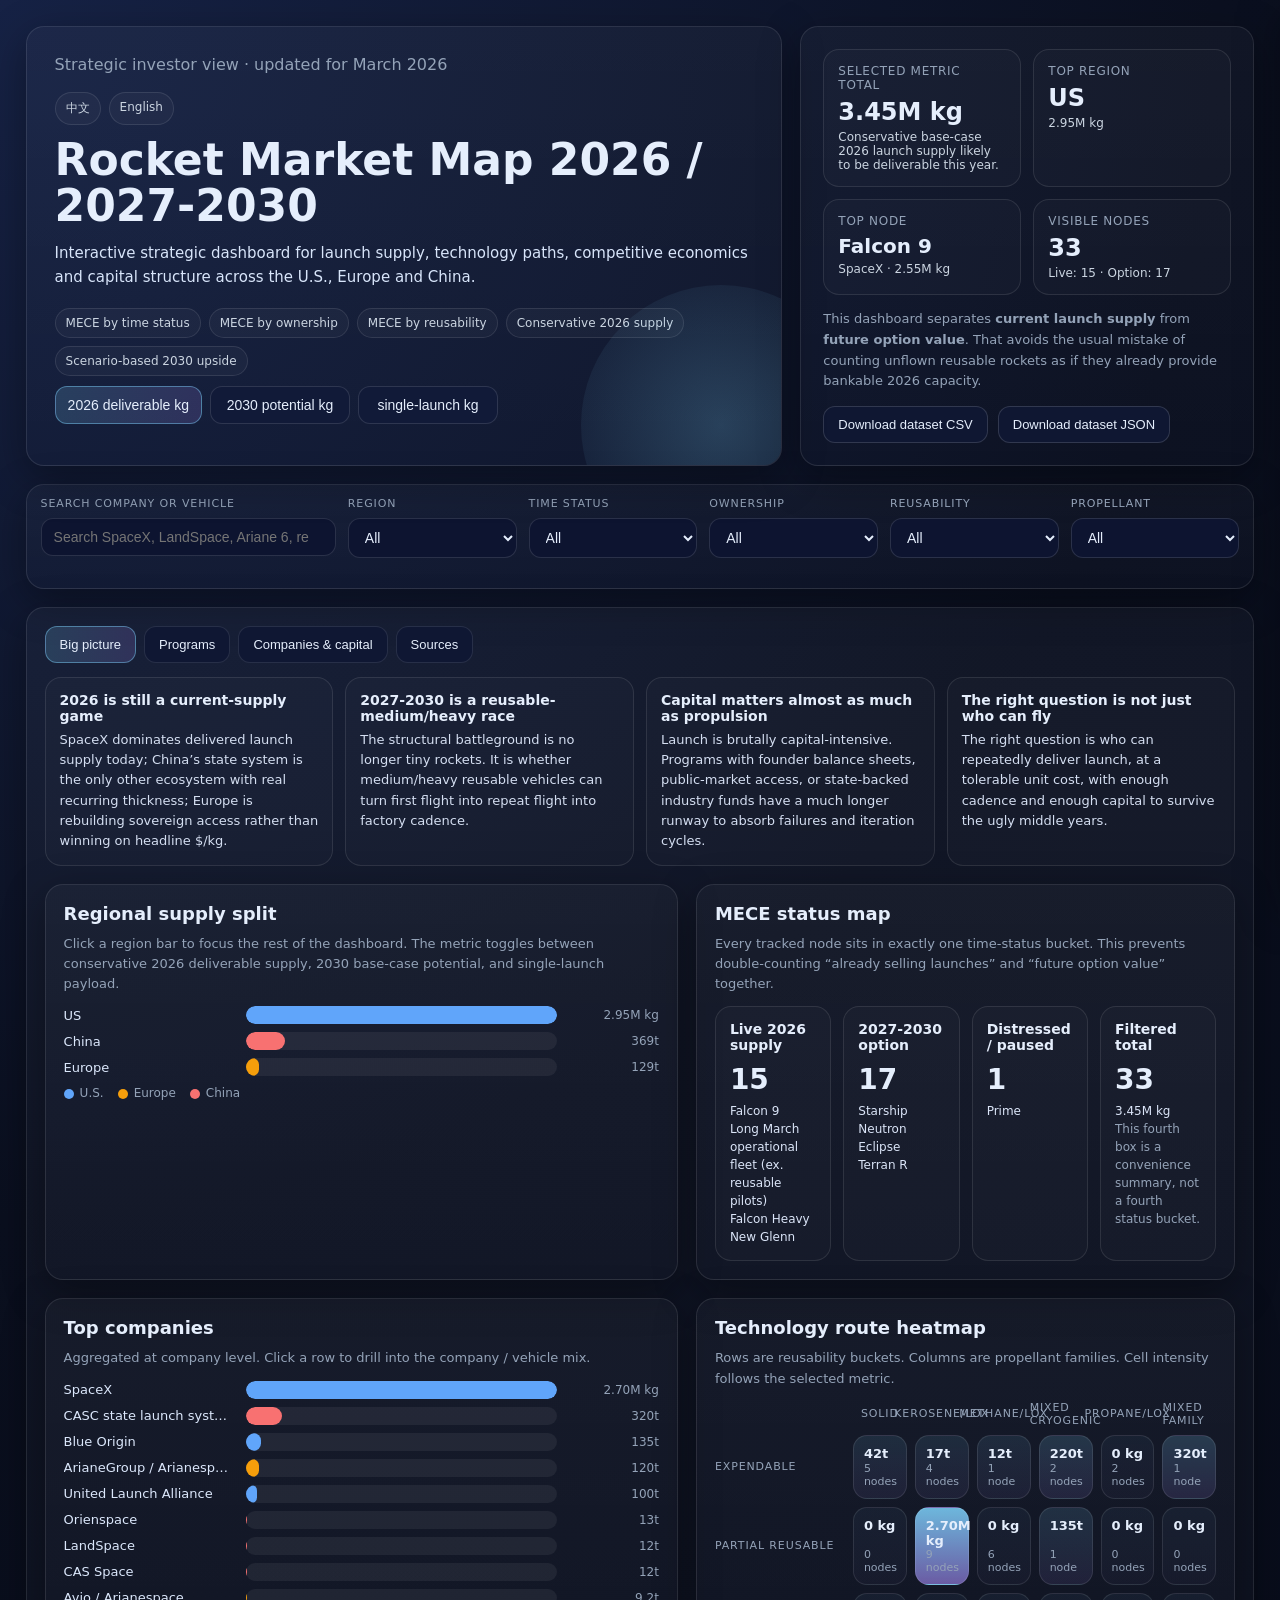
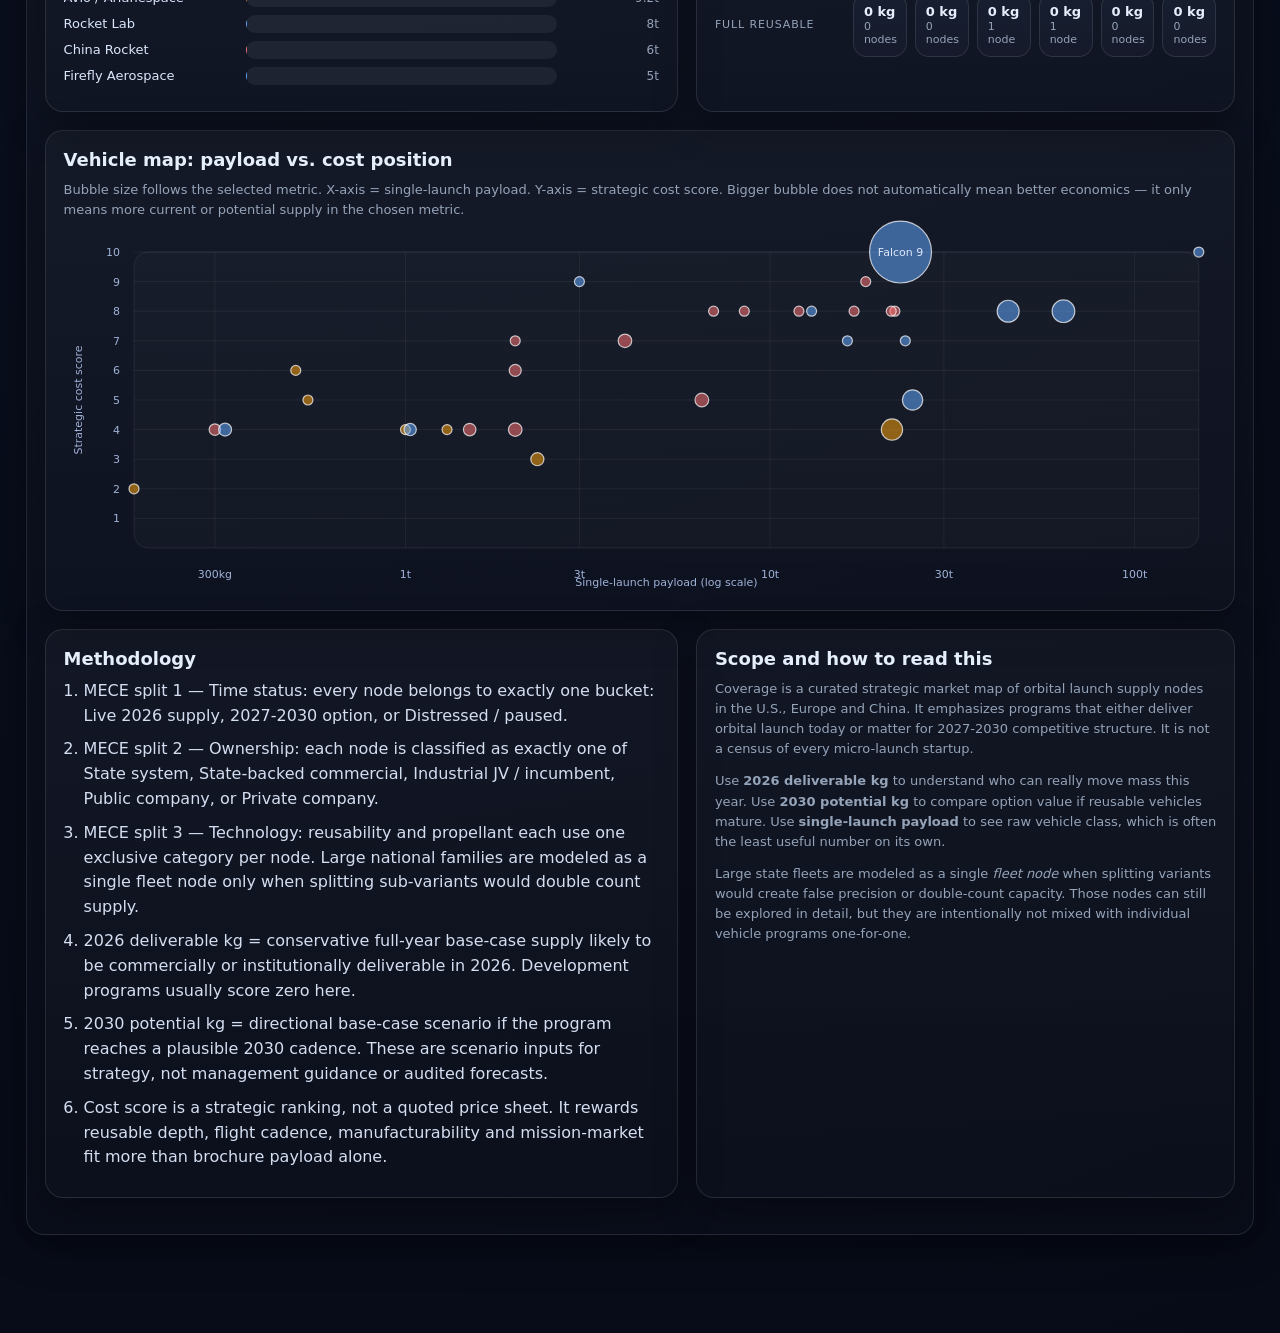
==== en.html @ b268fa7e "Add files via upload" ====
<!DOCTYPE html>
<html lang="en">
<head>
<meta charset="utf-8" />
<meta name="viewport" content="width=device-width, initial-scale=1" />
<title>Rocket Market Map 2026 / 2027-2030</title>
<style>
:root {
  --bg: #0b1020;
  --panel: #121932;
  --panel2: #18213f;
  --muted: #94a3b8;
  --text: #e5eefc;
  --accent: #7dd3fc;
  --accent2: #a78bfa;
  --good: #34d399;
  --warn: #f59e0b;
  --bad: #ef4444;
  --line: rgba(255,255,255,.10);
  --us: #60a5fa;
  --eu: #f59e0b;
  --cn: #f87171;
  --shadow: 0 12px 40px rgba(0,0,0,.35);
  --radius: 18px;
}
* { box-sizing: border-box; }
html, body { margin:0; padding:0; background: radial-gradient(circle at top left, #162245 0%, #0b1020 38%, #070b17 100%); color: var(--text); font-family: Inter, ui-sans-serif, system-ui, -apple-system, BlinkMacSystemFont, "Segoe UI", sans-serif; }
a { color: var(--accent); text-decoration: none; }
a:hover { text-decoration: underline; }
.container { width:min(1450px, 96vw); margin:0 auto; padding: 26px 0 80px; }
.hero { display:grid; grid-template-columns: 1.25fr .75fr; gap:18px; align-items:stretch; margin-bottom:18px; }
.card { background: linear-gradient(180deg, rgba(255,255,255,.03), rgba(255,255,255,.01)); border:1px solid var(--line); border-radius:var(--radius); box-shadow:var(--shadow); }
.hero-main { padding:28px; position:relative; overflow:hidden; }
.hero-main:before { content:''; position:absolute; inset:auto -80px -100px auto; width:280px; height:280px; border-radius:999px; background: radial-gradient(circle, rgba(125,211,252,.22), rgba(125,211,252,0)); pointer-events:none; }
.hero h1 { margin:0 0 12px; font-size: clamp(28px, 4vw, 44px); line-height:1.04; }
.hero p.lead { margin:0; color:#d8e5fa; font-size:15px; line-height:1.65; max-width: 78ch; }
.subtle { color: var(--muted); }
.hero-side { padding:22px; display:grid; grid-template-rows:auto auto 1fr; gap:14px; }
.kpi-grid { display:grid; grid-template-columns: repeat(2, minmax(0,1fr)); gap:12px; }
.kpi { padding:14px; border:1px solid var(--line); border-radius:16px; background:rgba(255,255,255,.02); }
.kpi .label { font-size:12px; color:var(--muted); text-transform:uppercase; letter-spacing:.06em; }
.kpi .value { font-size:24px; font-weight:700; margin-top:6px; }
.kpi .delta { font-size:12px; margin-top:4px; color:#cbd5e1; }
.badge-row { display:flex; flex-wrap:wrap; gap:8px; margin-top:18px; }
.badge { font-size:12px; border:1px solid var(--line); padding:7px 10px; border-radius:999px; color:#cbd5e1; background:rgba(255,255,255,.03); }
.controls { display:grid; grid-template-columns: 1.4fr repeat(5, .8fr); gap:12px; margin:0 0 18px; }
.control { padding:12px 14px; }
.control label { display:block; font-size:11px; color:var(--muted); text-transform:uppercase; letter-spacing:.08em; margin-bottom:8px; }
select, input[type="search"], button.metric-btn, .chip { width:100%; background:#0d1430; color:var(--text); border:1px solid rgba(255,255,255,.12); border-radius:12px; padding:10px 12px; font-size:14px; }
button { cursor:pointer; }
.metric-switch { display:flex; gap:8px; flex-wrap:wrap; margin-top:10px; }
button.metric-btn { width:auto; min-width: 140px; background:#111a38; }
button.metric-btn.active { background: linear-gradient(90deg, rgba(125,211,252,.18), rgba(167,139,250,.18)); border-color: rgba(125,211,252,.45); }
.grid-2 { display:grid; grid-template-columns: 1.08fr .92fr; gap:18px; margin-bottom:18px; }
.grid-3 { display:grid; grid-template-columns: repeat(3, minmax(0,1fr)); gap:18px; margin-bottom:18px; }
.section-card { padding:18px; }
.section-card h2, .section-card h3 { margin:0 0 10px; font-size:18px; }
.section-card p.note { color:var(--muted); margin:0 0 12px; font-size:13px; line-height:1.55; }
.chart { min-height: 320px; }
.bar-row { display:grid; grid-template-columns: 170px 1fr 90px; gap:12px; align-items:center; margin:8px 0; }
.bar-label { font-size:13px; color:#dbe7fb; white-space:nowrap; overflow:hidden; text-overflow:ellipsis; }
.bar-track { height:18px; background: rgba(255,255,255,.06); border-radius:999px; overflow:hidden; position:relative; }
.bar-fill { height:100%; border-radius:999px; }
.bar-value { font-size:12px; color:var(--muted); text-align:right; }
.legend { display:flex; gap:14px; flex-wrap:wrap; margin-top:10px; font-size:12px; color:var(--muted); }
.legend .dot { width:10px; height:10px; border-radius:999px; display:inline-block; margin-right:6px; vertical-align:middle; }
.status-grid { display:grid; grid-template-columns: repeat(4, minmax(0,1fr)); gap:12px; }
.status-box { padding:14px; border-radius:16px; border:1px solid var(--line); min-height:110px; background: rgba(255,255,255,.02); }
.status-box h4 { margin:0 0 10px; font-size:14px; }
.status-box .count { font-size:28px; font-weight:700; margin-bottom:6px; }
.small-list { font-size:12px; color:#dbe5f8; line-height:1.5; }
svg.scatter { width:100%; height:360px; display:block; overflow:visible; }
.axis-text { fill: #9fb2d8; font-size:11px; }
.scatter-label { font-size:11px; fill:#dfe7f7; }
.tooltip { position:fixed; z-index:2000; background:#0b1124; color:var(--text); border:1px solid rgba(255,255,255,.16); padding:10px 12px; border-radius:12px; font-size:12px; line-height:1.4; pointer-events:none; max-width:260px; box-shadow:var(--shadow); display:none; }
.heatmap { display:grid; gap:8px; }
.heat-row { display:grid; grid-template-columns: 130px repeat(6, minmax(0,1fr)); gap:8px; }
.hm-cell { min-height:64px; border-radius:14px; border:1px solid var(--line); background: rgba(255,255,255,.03); padding:10px; display:flex; flex-direction:column; justify-content:space-between; }
.hm-cell strong { font-size:13px; }
.hm-cell span { font-size:11px; color:var(--muted); }
.hm-head { font-size:11px; color:var(--muted); text-transform:uppercase; letter-spacing:.08em; display:flex; align-items:center; justify-content:center; }
.table-wrap { overflow:auto; border:1px solid var(--line); border-radius:16px; }
table { width:100%; border-collapse: collapse; min-width: 980px; }
th, td { padding:12px 10px; border-bottom:1px solid rgba(255,255,255,.08); font-size:13px; vertical-align:top; }
th { position:sticky; top:0; background:#0f1732; text-align:left; color:#dce8fd; z-index:1; }
tr:hover td { background: rgba(255,255,255,.03); }
.pill { display:inline-block; padding:5px 8px; border-radius:999px; font-size:11px; border:1px solid var(--line); background:rgba(255,255,255,.03); margin:2px 6px 2px 0; color:#dbe7fb; }
.score { display:inline-flex; align-items:center; gap:6px; }
.score b { font-size:15px; }
.score-bar { width:64px; height:7px; border-radius:999px; background:rgba(255,255,255,.08); overflow:hidden; }
.score-bar > span { display:block; height:100%; background: linear-gradient(90deg, var(--warn), var(--good)); }
.tabs { display:flex; gap:8px; flex-wrap:wrap; margin:0 0 14px; }
.tab-btn { border:1px solid var(--line); background:#0f1733; color:var(--text); padding:10px 14px; border-radius:12px; font-size:13px; }
.tab-btn.active { background: linear-gradient(90deg, rgba(125,211,252,.18), rgba(167,139,250,.18)); border-color: rgba(125,211,252,.45); }
.tab-pane { display:none; }
.tab-pane.active { display:block; }
.insight-grid { display:grid; grid-template-columns: repeat(4, minmax(0,1fr)); gap:12px; }
.insight { padding:14px; border-radius:16px; border:1px solid var(--line); background:rgba(255,255,255,.02); }
.insight h4 { margin:0 0 6px; font-size:14px; }
.insight p { margin:0; color:#d4def1; font-size:13px; line-height:1.55; }
.method-list { margin:0; padding-left:20px; color:#d4def1; }
.method-list li { margin:9px 0; line-height:1.55; }
.drawer-backdrop { position:fixed; inset:0; background: rgba(0,0,0,.58); backdrop-filter: blur(3px); display:none; z-index:1000; }
.drawer { position:fixed; top:0; right:0; width:min(560px, 100vw); height:100vh; background:#0c1328; border-left:1px solid var(--line); box-shadow:var(--shadow); transform:translateX(100%); transition: transform .22s ease; z-index:1001; overflow:auto; }
.drawer.open { transform:translateX(0); }
.drawer-backdrop.open { display:block; }
.drawer-inner { padding:22px; }
.drawer h2 { margin:0 0 6px; font-size:26px; }
.drawer h3 { margin:20px 0 8px; font-size:16px; }
.drawer .meta { color:var(--muted); font-size:13px; }
.drawer .close { position: sticky; top: 10px; float:right; background:#0f1732; border:1px solid var(--line); color:var(--text); padding:8px 10px; border-radius:10px; }
.drawer p { color:#d6e2f7; line-height:1.65; font-size:14px; }
.detail-grid { display:grid; grid-template-columns: repeat(2, minmax(0,1fr)); gap:10px; }
.detail-box { border:1px solid var(--line); border-radius:14px; padding:12px; background:rgba(255,255,255,.02); }
.footer-actions { display:flex; gap:10px; flex-wrap:wrap; }
.btn { border:1px solid rgba(255,255,255,.14); background:#0f1732; color:var(--text); padding:10px 14px; border-radius:12px; font-size:13px; }
.muted-block { color:var(--muted); font-size:13px; line-height:1.6; }
@media (max-width: 1200px) {
  .hero, .grid-2, .grid-3, .insight-grid { grid-template-columns: 1fr; }
  .controls { grid-template-columns: repeat(2, 1fr); }
  .status-grid { grid-template-columns: repeat(2, minmax(0,1fr)); }
}
@media (max-width: 760px) {
  .controls { grid-template-columns: 1fr; }
  .kpi-grid, .detail-grid, .status-grid { grid-template-columns: 1fr; }
  .heat-row { grid-template-columns: 100px repeat(3, minmax(0,1fr)); }
  .heat-row.compact-hide > div:nth-child(n+5) { display:none; }
}
</style>
</head>
<body>
<div class="tooltip" id="tooltip"></div>
<div class="drawer-backdrop" id="drawerBackdrop"></div>
<aside class="drawer" id="drawer">
  <div class="drawer-inner" id="drawerInner"></div>
</aside>
<div class="container">
  <section class="hero">
    <div class="card hero-main">
      <div class="subtle">Strategic investor view · updated for March 2026</div>
      <div class="badge-row" style="margin-bottom:12px;">
        <a class="badge" href="index.html">中文</a>
        <a class="badge" href="en.html">English</a>
      </div>
      <h1>Rocket Market Map 2026 / 2027-2030</h1>
      <p class="lead">Interactive strategic dashboard for launch supply, technology paths, competitive economics and capital structure across the U.S., Europe and China.</p>
      <div class="badge-row">
        <span class="badge">MECE by time status</span>
        <span class="badge">MECE by ownership</span>
        <span class="badge">MECE by reusability</span>
        <span class="badge">Conservative 2026 supply</span>
        <span class="badge">Scenario-based 2030 upside</span>
      </div>
      <div class="metric-switch" id="metricSwitch"></div>
    </div>
    <div class="card hero-side">
      <div class="kpi-grid" id="heroKpis"></div>
      <div class="muted-block">This dashboard separates <b>current launch supply</b> from <b>future option value</b>. That avoids the usual mistake of counting unflown reusable rockets as if they already provide bankable 2026 capacity.</div>
      <div class="footer-actions">
        <button class="btn" id="downloadCsvBtn">Download dataset CSV</button>
        <button class="btn" id="downloadJsonBtn">Download dataset JSON</button>
      </div>
    </div>
  </section>

  <section class="card control" style="margin-bottom:18px;">
    <div class="controls">
      <div>
        <label for="searchBox">Search company or vehicle</label>
        <input id="searchBox" type="search" placeholder="Search SpaceX, LandSpace, Ariane 6, reusable, methane…" />
      </div>
      <div>
        <label for="regionFilter">Region</label>
        <select id="regionFilter"></select>
      </div>
      <div>
        <label for="bucketFilter">Time status</label>
        <select id="bucketFilter"></select>
      </div>
      <div>
        <label for="ownershipFilter">Ownership</label>
        <select id="ownershipFilter"></select>
      </div>
      <div>
        <label for="reusabilityFilter">Reusability</label>
        <select id="reusabilityFilter"></select>
      </div>
      <div>
        <label for="propellantFilter">Propellant</label>
        <select id="propellantFilter"></select>
      </div>
    </div>
  </section>

  <section class="card section-card" style="margin-bottom:18px;">
    <div class="tabs" id="tabs"></div>
    <div class="tab-pane active" id="tab-overview">
      <div class="insight-grid" id="insightGrid"></div>
      <div class="grid-2" style="margin-top:18px;">
        <div class="card section-card chart">
          <h2>Regional supply split</h2>
          <p class="note">Click a region bar to focus the rest of the dashboard. The metric toggles between conservative 2026 deliverable supply, 2030 base-case potential, and single-launch payload.</p>
          <div id="regionBars"></div>
          <div class="legend">
            <span><span class="dot" style="background:var(--us)"></span>U.S.</span>
            <span><span class="dot" style="background:var(--eu)"></span>Europe</span>
            <span><span class="dot" style="background:var(--cn)"></span>China</span>
          </div>
        </div>
        <div class="card section-card chart">
          <h2>MECE status map</h2>
          <p class="note">Every tracked node sits in exactly one time-status bucket. This prevents double-counting “already selling launches” and “future option value” together.</p>
          <div class="status-grid" id="statusGrid"></div>
        </div>
      </div>

      <div class="grid-2">
        <div class="card section-card chart">
          <h2>Top companies</h2>
          <p class="note">Aggregated at company level. Click a row to drill into the company / vehicle mix.</p>
          <div id="companyBars"></div>
        </div>
        <div class="card section-card chart">
          <h2>Technology route heatmap</h2>
          <p class="note">Rows are reusability buckets. Columns are propellant families. Cell intensity follows the selected metric.</p>
          <div id="routeHeatmap"></div>
        </div>
      </div>

      <div class="card section-card chart" style="margin-bottom:18px;">
        <h2>Vehicle map: payload vs. cost position</h2>
        <p class="note">Bubble size follows the selected metric. X-axis = single-launch payload. Y-axis = strategic cost score. Bigger bubble does not automatically mean better economics — it only means more current or potential supply in the chosen metric.</p>
        <svg class="scatter" id="scatter"></svg>
      </div>

      <div class="grid-2">
        <div class="card section-card">
          <h2>Methodology</h2>
          <ol class="method-list" id="methodList"></ol>
        </div>
        <div class="card section-card">
          <h2>Scope and how to read this</h2>
          <p class="note">Coverage is a curated strategic market map of orbital launch supply nodes in the U.S., Europe and China. It emphasizes programs that either deliver orbital launch today or matter for 2027-2030 competitive structure. It is not a census of every micro-launch startup.</p>
          <p class="note">Use <b>2026 deliverable kg</b> to understand who can really move mass this year. Use <b>2030 potential kg</b> to compare option value if reusable vehicles mature. Use <b>single-launch payload</b> to see raw vehicle class, which is often the least useful number on its own.</p>
          <p class="note">Large state fleets are modeled as a single <i>fleet node</i> when splitting variants would create false precision or double-count capacity. Those nodes can still be explored in detail, but they are intentionally not mixed with individual vehicle programs one-for-one.</p>
        </div>
      </div>
    </div>

    <div class="tab-pane" id="tab-programs">
      <div class="card section-card">
        <h2>Program explorer</h2>
        <p class="note">Click any row for a detailed brief: supply, route, cost logic, funding and source links.</p>
        <div class="table-wrap"><table id="programTable"></table></div>
      </div>
    </div>

    <div class="tab-pane" id="tab-companies">
      <div class="card section-card">
        <h2>Company and capital explorer</h2>
        <p class="note">Grouped at company level to show who has enough capital, strategic backing or public-market access to survive the hard part of launch development.</p>
        <div class="table-wrap"><table id="companyTable"></table></div>
      </div>
    </div>

    <div class="tab-pane" id="tab-sources">
      <div class="card section-card">
        <h2>Source index</h2>
        <p class="note">A mix of official vehicle pages, government / ESA / CNSA releases, and Reuters or major financial reporting for funding / valuation context. Click a program row in the explorer for its exact source links.</p>
        <div id="sourceIndex"></div>
      </div>
    </div>
  </section>
</div>

<script>
const nodes = [{"id": "spacex_f9", "region": "US", "country": "United States", "company": "SpaceX", "vehicle": "Falcon 9", "node_type": "vehicle", "ownership_class": "Private company", "maturity_class": "Mature service", "horizon_bucket": "Live 2026 supply", "single_launch_kg": 22800, "supply_2026_kg": 2550000, "supply_2030_kg": 1800000, "flights_2026_base": 112, "flights_2030_base": 79, "reusability_class": "Partial reusable", "propellant_class": "Kerosene/LOX", "architecture_class": "Two-stage medium/heavy launcher", "lift_class": "Heavy", "cost_score": 10, "confidence": "High", "route_summary": "Reusable first stage, mature booster reuse, high-rate factory and launch cadence.", "current_reality": "The baseline industrial launch system in 2026. It is already delivering launch at aviation-like cadence compared with everyone else.", "cost_thesis": "Still the benchmark on delivered cost because reuse depth, refurbishment learning curve, internal Starlink demand and launch cadence reinforce each other.", "valuation": "$560B+ secondary-market marks (widely reported range; private)", "funding": "Historically raised external capital; current financing mostly secondary transactions rather than classic venture rounds.", "investors": "Historical disclosed investors include Google and Fidelity; deep secondary-market demand.", "sources": [{"label": "Falcon 9 official specs", "url": "https://www.spacex.com/vehicles/falcon-9/"}, {"label": "Falcon reusability in user guide", "url": "https://www.spacex.com/assets/media/falcon-users-guide-2025-05-09.pdf"}, {"label": "2025 165 launches mention", "url": "https://www.spacex.com/launches/sl-17-32"}]}, {"id": "spacex_fh", "region": "US", "country": "United States", "company": "SpaceX", "vehicle": "Falcon Heavy", "node_type": "vehicle", "ownership_class": "Private company", "maturity_class": "Mature service", "horizon_bucket": "Live 2026 supply", "single_launch_kg": 63800, "supply_2026_kg": 150000, "supply_2030_kg": 100000, "flights_2026_base": 3, "flights_2030_base": 2, "reusability_class": "Partial reusable", "propellant_class": "Kerosene/LOX", "architecture_class": "Three-core heavy launcher", "lift_class": "Heavy", "cost_score": 8, "confidence": "Medium", "route_summary": "Reusable side boosters and center-core family commonality with Falcon 9.", "current_reality": "Niche heavy-lift workhorse for missions that need more throw than Falcon 9 but not a full Starship-class vehicle.", "cost_thesis": "Competitive for specific heavy missions, but long-term economics likely get eclipsed by Starship if Starship becomes operational at scale.", "valuation": "$560B+ secondary-market marks at company level", "funding": "See SpaceX company financing context.", "investors": "See SpaceX company financing context.", "sources": [{"label": "Falcon Heavy official specs", "url": "https://www.spacex.com/vehicles/falcon-heavy"}, {"label": "Falcon user guide", "url": "https://www.spacex.com/assets/media/falcon-users-guide-2025-05-09.pdf"}]}, {"id": "spacex_starship", "region": "US", "country": "United States", "company": "SpaceX", "vehicle": "Starship", "node_type": "vehicle", "ownership_class": "Private company", "maturity_class": "Development / pre-scale", "horizon_bucket": "2027-2030 option", "single_launch_kg": 150000, "supply_2026_kg": 0, "supply_2030_kg": 6000000, "flights_2026_base": 0, "flights_2030_base": 40, "reusability_class": "Full reusable", "propellant_class": "Methane/LOX", "architecture_class": "Super heavy fully reusable stack", "lift_class": "Superheavy", "cost_score": 10, "confidence": "Low", "route_summary": "Full-stack methane reusability with on-orbit refueling ambition and very large fairing volume.", "current_reality": "Immense option value but not yet a dependable commercial supply source in the conservative 2026 base case.", "cost_thesis": "If rapid full reuse and turn-around are solved, it can rewrite the global marginal cost curve rather than just compete inside it.", "valuation": "$560B+ secondary-market marks at company level", "funding": "See SpaceX company financing context.", "investors": "See SpaceX company financing context.", "sources": [{"label": "Starship official specs", "url": "https://www.spacex.com/vehicles/starship"}, {"label": "2025 launch cadence context", "url": "https://www.spacex.com/launches/sl-17-32"}]}, {"id": "blue_new_glenn", "region": "US", "country": "United States", "company": "Blue Origin", "vehicle": "New Glenn", "node_type": "vehicle", "ownership_class": "Private company", "maturity_class": "Early operations", "horizon_bucket": "Live 2026 supply", "single_launch_kg": 45000, "supply_2026_kg": 135000, "supply_2030_kg": 900000, "flights_2026_base": 3, "flights_2030_base": 20, "reusability_class": "Partial reusable", "propellant_class": "Mixed cryogenic", "architecture_class": "Reusable first stage + hydrogen upper stage", "lift_class": "Heavy", "cost_score": 8, "confidence": "Medium", "route_summary": "Methane BE-4 booster with reusable first stage and hydrogen upper stage for high-energy missions.", "current_reality": "Now real, no longer a perpetual future promise, but still early in the cadence ramp versus Falcon-class operations.", "cost_thesis": "Can become a credible heavy reusable competitor if flight rate climbs; without cadence, fixed costs stay heavy.", "valuation": "No public valuation; founder-funded", "funding": "Jeff Bezos has said he sells about $1B of Amazon stock per year to fund Blue Origin.", "investors": "Founder-funded by Jeff Bezos.", "sources": [{"label": "New Glenn official specs", "url": "https://www.blueorigin.com/new-glenn"}, {"label": "Second flight and booster landing", "url": "https://www.reuters.com/science/blue-origin-launches-new-glenn-rocket-companys-first-nasa-scale-science-mission-2025-11-13/"}, {"label": "Bezos funding comment", "url": "https://www.reuters.com/article/world/bezos-is-selling-1-billion-of-amazon-stock-a-year-to-fund-rocket-venture-idUSKBN17731H/"}]}, {"id": "ula_vulcan", "region": "US", "country": "United States", "company": "United Launch Alliance", "vehicle": "Vulcan", "node_type": "vehicle", "ownership_class": "Industrial JV / incumbent", "maturity_class": "Early operations", "horizon_bucket": "Live 2026 supply", "single_launch_kg": 24600, "supply_2026_kg": 100000, "supply_2030_kg": 300000, "flights_2026_base": 4, "flights_2030_base": 12, "reusability_class": "Expendable", "propellant_class": "Mixed cryogenic", "architecture_class": "Methane booster + hydrogen upper stage; solid-boosted variants", "lift_class": "Heavy", "cost_score": 5, "confidence": "Medium", "route_summary": "High-performance methane/hydrogen architecture optimized for government and heavy commercial work, but without current operational reuse.", "current_reality": "Strong backlog and strong strategic relevance, but the 2026 anomaly pause lowers short-term schedule certainty.", "cost_thesis": "Reliable mission assurance matters, yet structurally it is unlikely to beat high-frequency reusable systems on long-run cost per kg.", "valuation": "$2B-$3B sale-talk valuation range (reported)", "funding": "Not venture-backed in the normal sense; Boeing/Lockheed JV with government-heavy backlog.", "investors": "Boeing, Lockheed Martin.", "sources": [{"label": "Vulcan official performance", "url": "https://www.ulalaunch.com/rockets/vulcan-centaur"}, {"label": "NSSL Lane 2 award context", "url": "https://www.reuters.com/business/aerospace-defense/spacex-ula-expected-clinch-multibillion-dollar-contract-key-pentagon-launch-2025-04-04/"}, {"label": "Pause after anomaly", "url": "https://www.airandspaceforces.com/space-force-pauses-vulcan-missions-anomaly/"}]}, {"id": "rocketlab_electron", "region": "US", "country": "United States / New Zealand operations", "company": "Rocket Lab", "vehicle": "Electron", "node_type": "vehicle", "ownership_class": "Public company", "maturity_class": "Mature service", "horizon_bucket": "Live 2026 supply", "single_launch_kg": 320, "supply_2026_kg": 8000, "supply_2030_kg": 12000, "flights_2026_base": 25, "flights_2030_base": 38, "reusability_class": "Expendable", "propellant_class": "Kerosene/LOX", "architecture_class": "Small dedicated launcher", "lift_class": "Micro", "cost_score": 4, "confidence": "High", "route_summary": "Dedicated small-launch vehicle with high cadence and strong operational discipline rather than lowest possible $/kg.", "current_reality": "Arguably the strongest pure-play small-launch franchise outside SpaceX’s rideshare gravity well.", "cost_thesis": "Electron wins on schedule control and dedicated access, not on lowest marginal cost; Neutron matters for Rocket Lab’s next step in economics.", "valuation": "Public company (market value fluctuates with share price)", "funding": "Public equity access plus operating cash generation from launch and space systems.", "investors": "Public shareholders.", "sources": [{"label": "Electron official specs", "url": "https://rocketlabcorp.com/launch/reusable-rockets/"}, {"label": "2025 21 launches official", "url": "https://rocketlabcorp.com/updates/rocket-lab-successfully-launches-for-iqps-ends-2025-with-21-launches-and-100-mission-succes/"}, {"label": "Rocket Lab Reuters company page", "url": "https://www.reuters.com/markets/companies/RKLB.O/"}]}, {"id": "rocketlab_neutron", "region": "US", "country": "United States", "company": "Rocket Lab", "vehicle": "Neutron", "node_type": "vehicle", "ownership_class": "Public company", "maturity_class": "Development / pre-scale", "horizon_bucket": "2027-2030 option", "single_launch_kg": 13000, "supply_2026_kg": 0, "supply_2030_kg": 325000, "flights_2026_base": 0, "flights_2030_base": 25, "reusability_class": "Partial reusable", "propellant_class": "Methane/LOX", "architecture_class": "Reusable medium launcher", "lift_class": "Medium", "cost_score": 8, "confidence": "Medium", "route_summary": "Medium reusable rocket sized for constellation deployment, national security and cargo missions.", "current_reality": "Important strategic option, but delayed to late 2026 after a tank test failure so it is not counted in conservative 2026 live supply.", "cost_thesis": "Among the clearest non-SpaceX medium-class reusable cost threats if Rocket Lab converts development discipline into cadence.", "valuation": "Public company (vehicle option embedded in Rocket Lab market cap)", "funding": "Funded through public company balance sheet and capital markets.", "investors": "Public shareholders.", "sources": [{"label": "Neutron payload guide", "url": "https://rocketlabcorp.com/assets/Uploads/Rocket-Lab-Neutron-PUG-reduced-final.pdf"}, {"label": "Neutron $55M pricing and delay discussion", "url": "https://www.investors.com/news/rocket-lab-earnings-q4-2025-rklb-stock-ast-spacemobile-asts-spacex/"}]}, {"id": "firefly_alpha", "region": "US", "country": "United States", "company": "Firefly Aerospace", "vehicle": "Alpha", "node_type": "vehicle", "ownership_class": "Public company", "maturity_class": "Operational / scaling", "horizon_bucket": "Live 2026 supply", "single_launch_kg": 1030, "supply_2026_kg": 5000, "supply_2030_kg": 12000, "flights_2026_base": 5, "flights_2030_base": 12, "reusability_class": "Expendable", "propellant_class": "Kerosene/LOX", "architecture_class": "Small launcher", "lift_class": "Small", "cost_score": 4, "confidence": "Medium", "route_summary": "Carbon-composite small launcher with responsive-space positioning.", "current_reality": "A real launcher business, but still working through reliability perception and scale-up in a crowded small-launch market.", "cost_thesis": "Useful for responsive and sovereign niches; structurally less advantaged than reusable medium launchers on long-run $/kg.", "valuation": "$6.32B IPO valuation in 2025; public thereafter", "funding": "$175M Series D in 2024 at >$2B, then $868M IPO in 2025.", "investors": "Northrop Grumman, RPM Ventures, AE Industrial Partners and public shareholders.", "sources": [{"label": "Alpha official specs", "url": "https://fireflyspace.com/alpha/"}, {"label": "Series D official release", "url": "https://fireflyspace.com/news/firefly-aerospace-closes-oversubscribed-175-million-series-d-capital-raise-with-new-lead-investor/"}, {"label": "IPO valuation Reuters", "url": "https://www.reuters.com/business/aerospace-defense/firefly-raises-868-million-upsized-us-ipo-it-sets-sights-positive-liftoff-2025-08-06/"}]}, {"id": "firefly_eclipse", "region": "US", "country": "United States", "company": "Firefly Aerospace", "vehicle": "Eclipse", "node_type": "vehicle", "ownership_class": "Public company", "maturity_class": "Development / pre-scale", "horizon_bucket": "2027-2030 option", "single_launch_kg": 16300, "supply_2026_kg": 0, "supply_2030_kg": 163000, "flights_2026_base": 0, "flights_2030_base": 10, "reusability_class": "Partial reusable", "propellant_class": "Kerosene/LOX", "architecture_class": "Reusable medium launcher", "lift_class": "Medium", "cost_score": 7, "confidence": "Medium", "route_summary": "Firefly + Northrop medium launcher combining Alpha-derived propulsion and Antares heritage.", "current_reality": "Strategically significant because it moves Firefly up the value chain from small launch to a much more relevant market segment.", "cost_thesis": "If it enters service on time, it could become a credible mid-market alternative where national security diversification matters.", "valuation": "See Firefly company valuation", "funding": "Supported by Northrop partnership and Firefly public-market access.", "investors": "Northrop Grumman and public shareholders.", "sources": [{"label": "Eclipse official specs", "url": "https://fireflyspace.com/eclipse/"}, {"label": "Northrop $50M strategic investment Reuters", "url": "https://www.reuters.com/business/aerospace-defense/northrop-grumman-invests-50-million-space-startup-firefly-aerospace-2025-05-29/"}]}, {"id": "relativity_terranr", "region": "US", "country": "United States", "company": "Relativity Space", "vehicle": "Terran R", "node_type": "vehicle", "ownership_class": "Private company", "maturity_class": "Development / pre-scale", "horizon_bucket": "2027-2030 option", "single_launch_kg": 23500, "supply_2026_kg": 0, "supply_2030_kg": 470000, "flights_2026_base": 0, "flights_2030_base": 20, "reusability_class": "Partial reusable", "propellant_class": "Methane/LOX", "architecture_class": "Reusable medium-heavy launcher", "lift_class": "Heavy", "cost_score": 7, "confidence": "Low", "route_summary": "Reusable methane launcher aimed at the constellation and large-payload market; no longer centered on maximal 3D-printing novelty.", "current_reality": "A meaningful backlog exists, but until first flight and production ramp happen, Terran R is still option value rather than dependable supply.", "cost_thesis": "The architecture makes sense economically; the real question is execution speed and capital durability.", "valuation": "$4.2B last widely cited private valuation mark (2021); newer capital terms not fully public", "funding": "$650M round in 2021; Eric Schmidt-backed recapitalization later reported but not fully disclosed.", "investors": "Historical investors include Fidelity, Baillie Gifford, Mark Cuban; later strategic backing from Eric Schmidt.", "sources": [{"label": "Terran R official specs", "url": "https://www.relativityspace.com/terran-r"}, {"label": "Terran R 2025 program update", "url": "https://www.relativityspace.com/press-release/2025/3/7/rycbar123"}, {"label": "SES Terran R backlog update", "url": "https://www.ses.com/press-release/ses-relativity-space-expand-multi-launch-agreement-terran-r"}]}, {"id": "stoke_nova", "region": "US", "country": "United States", "company": "Stoke Space", "vehicle": "Nova", "node_type": "vehicle", "ownership_class": "Private company", "maturity_class": "Development / pre-scale", "horizon_bucket": "2027-2030 option", "single_launch_kg": 3000, "supply_2026_kg": 0, "supply_2030_kg": 150000, "flights_2026_base": 0, "flights_2030_base": 50, "reusability_class": "Full reusable", "propellant_class": "Mixed cryogenic", "architecture_class": "Fully reusable two-stage launcher", "lift_class": "Medium", "cost_score": 9, "confidence": "Low", "route_summary": "One of the purest full-and-rapid-reuse plays outside SpaceX, including a reusable upper stage with metallic heat shield.", "current_reality": "Technically ambitious and strategically interesting, but still pre-revenue launch option value.", "cost_thesis": "If upper-stage rapid reuse works, the cost curve could be extraordinary; if not, the architecture loses its core edge.", "valuation": "Undisclosed private valuation", "funding": "$260M Series C in 2025; then $510M Series D plus $100M debt facility; total capital raised approached $1B.", "investors": "US Innovative Technology Fund, Breakthrough Energy Ventures, Glade Brook, Point72 Ventures, Woven, Y Combinator and others.", "sources": [{"label": "Nova official specs", "url": "https://www.stokespace.com/nova/"}, {"label": "Series C Reuters", "url": "https://www.reuters.com/lifestyle/science/reusable-rocket-startup-stoke-space-raises-260-million-series-c-round-2025-01-15/"}, {"label": "Series D official", "url": "https://www.stokespace.com/stoke-space-technologies-raises-510-million-to-scale-manufacturing-of-fully-reusable-nova-launch-vehicle/"}]}, {"id": "ariane6", "region": "Europe", "country": "Europe", "company": "ArianeGroup / Arianespace", "vehicle": "Ariane 6", "node_type": "vehicle", "ownership_class": "Industrial JV / incumbent", "maturity_class": "Operational / ramping", "horizon_bucket": "Live 2026 supply", "single_launch_kg": 21600, "supply_2026_kg": 120000, "supply_2030_kg": 180000, "flights_2026_base": 8, "flights_2030_base": 10, "reusability_class": "Expendable", "propellant_class": "Mixed cryogenic", "architecture_class": "Hydrogen core + solid boosters", "lift_class": "Heavy", "cost_score": 4, "confidence": "Medium", "route_summary": "Europe’s main sovereign launcher, optimized for mission assurance and autonomy rather than low marginal cost.", "current_reality": "A real heavy launcher, back in service, and central to Europe’s independent access-to-space story.", "cost_thesis": "Strategically indispensable, but hard to see it becoming the global cost leader versus high-frequency reusable systems.", "valuation": "ArianeGroup is a 50/50 Airbus-Safran industrial joint venture", "funding": "Industrial incumbent backed by European institutional demand rather than venture capital.", "investors": "Airbus, Safran.", "sources": [{"label": "Ariane 6 official overview", "url": "https://www.esa.int/Enabling_Support/Space_Transportation/Launch_vehicles/Ariane_6_overview"}, {"label": "Ariane 64 first 20-ton mission", "url": "https://newsroom.arianespace.com/?p=48728"}, {"label": "Ariane 64 key numbers", "url": "https://ariane.group/en/news/number-crunching-ariane-6-ariane-62-and-ariane-64/"}]}, {"id": "vega_c", "region": "Europe", "country": "Europe / Italy-led", "company": "Avio / Arianespace", "vehicle": "Vega C", "node_type": "vehicle", "ownership_class": "Public company", "maturity_class": "Operational", "horizon_bucket": "Live 2026 supply", "single_launch_kg": 2300, "supply_2026_kg": 9200, "supply_2030_kg": 15000, "flights_2026_base": 4, "flights_2030_base": 6, "reusability_class": "Expendable", "propellant_class": "Solid", "architecture_class": "Small-medium solid launcher", "lift_class": "Medium", "cost_score": 3, "confidence": "Medium", "route_summary": "Solid-powered small/medium launcher aimed at European sovereign and science payloads.", "current_reality": "Important to Europe’s launcher stack after return to flight, but not a global cost-outlier.", "cost_thesis": "Solid launchers remain useful for responsive and sovereign niches, but usually lose on structural cost to reusable liquids over time.", "valuation": "Public company (Avio)", "funding": "Public-market and institutional European launcher support.", "investors": "Public shareholders; Leonardo retained a strategic stake after placement.", "sources": [{"label": "Vega C official specs", "url": "https://www.arianespace.com/vega-c/"}, {"label": "Avio corporate page", "url": "https://www.avio.com/"}]}, {"id": "isar_spectrum", "region": "Europe", "country": "Germany", "company": "Isar Aerospace", "vehicle": "Spectrum", "node_type": "vehicle", "ownership_class": "Private company", "maturity_class": "Development / pre-scale", "horizon_bucket": "2027-2030 option", "single_launch_kg": 1000, "supply_2026_kg": 0, "supply_2030_kg": 15000, "flights_2026_base": 0, "flights_2030_base": 15, "reusability_class": "Expendable", "propellant_class": "Propane/LOX", "architecture_class": "Small launcher", "lift_class": "Small", "cost_score": 4, "confidence": "Low", "route_summary": "European small launcher using LOX/propane and in-house engines, optimized for dedicated smallsat access.", "current_reality": "One of Europe’s most important launch startups, but still post-testflight rather than mature supply.", "cost_thesis": "Can matter for sovereign access and dedicated missions; unlikely by itself to reset global launch pricing.", "valuation": "~$1B private valuation commonly cited around recent rounds", "funding": ">€400M raised; €150M Eldridge financing in 2025.", "investors": "7-Industries, Bayern Kapital, Earlybird, HV Capital, Lakestar, Porsche SE, UVC, Vsquared, Eldridge.", "sources": [{"label": "Spectrum official specs", "url": "https://www.isaraerospace.com/spectrum"}, {"label": "Eldridge financing official", "url": "https://www.isaraerospace.com/press/isar-aerospace-signs-agreement-with-eldridge-industries-for-eur-150m-financing"}, {"label": "Reuters financing coverage", "url": "https://www.reuters.com/business/aerospace-defense/german-space-startup-isar-aerospace-secures-150-million-euro-fund-2025-06-25/"}]}, {"id": "pld_miura5", "region": "Europe", "country": "Spain", "company": "PLD Space", "vehicle": "Miura 5", "node_type": "vehicle", "ownership_class": "Private company", "maturity_class": "Development / pre-scale", "horizon_bucket": "2027-2030 option", "single_launch_kg": 540, "supply_2026_kg": 0, "supply_2030_kg": 16200, "flights_2026_base": 0, "flights_2030_base": 30, "reusability_class": "Partial reusable", "propellant_class": "Kerosene/LOX", "architecture_class": "Small launcher with recovered first stage", "lift_class": "Small", "cost_score": 5, "confidence": "Medium", "route_summary": "Spanish small launcher with ocean-recovered first stage and strong industrialization ambition.", "current_reality": "Still pre-scale orbital supply, but one of Europe’s best-capitalized launcher startups and unusually explicit about factory/output ambitions.", "cost_thesis": "Could become a credible regional operator; likely more important as a sovereign and regional option than as a global cost killer.", "valuation": "Private; exact valuation undisclosed", "funding": ">€350M total after March 2026 Series C.", "investors": "Mitsubishi Electric, CDTI/INNVIERTE, COFIDES, Nazca and prior Spanish backers.", "sources": [{"label": "Miura 5 program page", "url": "https://spark-program.pldspace.com/en/opportunity-overview.html"}, {"label": "PLD Series C Reuters", "url": "https://www.reuters.com/business/aerospace-defense/spains-pld-space-raises-209-million-latest-funding-round-2026-03-04/"}]}, {"id": "maia_launcher", "region": "Europe", "country": "France", "company": "MaiaSpace", "vehicle": "Maia launcher", "node_type": "vehicle", "ownership_class": "Industrial JV / incumbent", "maturity_class": "Development / pre-scale", "horizon_bucket": "2027-2030 option", "single_launch_kg": 500, "supply_2026_kg": 0, "supply_2030_kg": 10000, "flights_2026_base": 0, "flights_2030_base": 20, "reusability_class": "Partial reusable", "propellant_class": "Methane/LOX", "architecture_class": "Mini launcher with reusable and expendable variants", "lift_class": "Small", "cost_score": 6, "confidence": "Low", "route_summary": "ArianeGroup-backed partially reusable European mini-launcher using bio-methane and LOX.", "current_reality": "Strategically important because it is Europe’s most serious incumbent-backed reusable launcher attempt.", "cost_thesis": "The economics depend on whether ArianeGroup can turn incumbent industrial depth into startup-like execution speed.", "valuation": "No standalone public valuation; ArianeGroup subsidiary", "funding": "Backed inside ArianeGroup / European institutional ecosystem.", "investors": "ArianeGroup.", "sources": [{"label": "Maia launcher official specs", "url": "https://www.maia-space.com/our-launcher/"}, {"label": "Eutelsat multi-launch deal Reuters", "url": "https://www.reuters.com/business/media-telecom/starlink-rival-eutelsat-signs-deal-with-europes-maiaspace-launch-satellites-2026-01-16/"}]}, {"id": "rfa_one", "region": "Europe", "country": "Germany", "company": "Rocket Factory Augsburg", "vehicle": "RFA One", "node_type": "vehicle", "ownership_class": "Private company", "maturity_class": "Development / pre-scale", "horizon_bucket": "2027-2030 option", "single_launch_kg": 1300, "supply_2026_kg": 0, "supply_2030_kg": 13000, "flights_2026_base": 0, "flights_2030_base": 10, "reusability_class": "Expendable", "propellant_class": "Kerosene/LOX", "architecture_class": "Three-stage small launcher", "lift_class": "Small", "cost_score": 4, "confidence": "Low", "route_summary": "Small launcher using staged-combustion RP-1/LOX engines and an orbital transfer stage.", "current_reality": "Still a development-stage European contender rather than dependable launch supply.", "cost_thesis": "Potentially cost-competitive among European microlaunchers, but not obviously disruptive against reusable mid-lift systems globally.", "valuation": "Private; not broadly disclosed", "funding": "Privately funded with industrial/PE backing.", "investors": "Backers reported to include KKR, OHB and Apollo Capital Partners.", "sources": [{"label": "RFA One official specs", "url": "https://www.rfa.space/rfa-one/"}, {"label": "ESA Flight Ticket contract", "url": "https://www.esa.int/Enabling_Support/Space_Transportation/Boost/Flight_ticket_initiative_more_tickets_booked_flying_with_RFA_One"}]}, {"id": "orbex_prime", "region": "Europe", "country": "United Kingdom", "company": "Orbex", "vehicle": "Prime", "node_type": "vehicle", "ownership_class": "Private company", "maturity_class": "Distressed / paused", "horizon_bucket": "Distressed / paused", "single_launch_kg": 180, "supply_2026_kg": 0, "supply_2030_kg": 0, "flights_2026_base": 0, "flights_2030_base": 0, "reusability_class": "Expendable", "propellant_class": "Propane/LOX", "architecture_class": "Micro launcher", "lift_class": "Micro", "cost_score": 2, "confidence": "High", "route_summary": "Bio-propane micro-launch concept with future-reuse aspirations.", "current_reality": "Entered administration in February 2026, so it should not be treated as dependable future capacity today.", "cost_thesis": "In the current state, there is no investable launch-supply thesis until restructuring or asset sale clarifies the path forward.", "valuation": "About $220M after 2022 fundraising (reported), but now distressed", "funding": "Mix of grants and private equity prior to administration.", "investors": "Included UK government-related backing and Scottish National Investment Bank; now in administration.", "sources": [{"label": "Orbex payload page", "url": "https://orbex.space/launch-services/payloads"}, {"label": "Reuters administration report", "url": "https://www.reuters.com/business/aerospace-defense/orbex-appoints-frp-administrators-advisory-firm-says-2026-02-18/"}]}, {"id": "longmarch_fleet", "region": "China", "country": "China", "company": "CASC state launch system", "vehicle": "Long March operational fleet (ex. reusable pilots)", "node_type": "fleet", "ownership_class": "State system", "maturity_class": "Mature service", "horizon_bucket": "Live 2026 supply", "single_launch_kg": null, "supply_2026_kg": 320000, "supply_2030_kg": 500000, "flights_2026_base": 70, "flights_2030_base": 95, "reusability_class": "Expendable", "propellant_class": "Mixed family", "architecture_class": "National launch fleet", "lift_class": "Fleet aggregate", "cost_score": 6, "confidence": "Medium", "route_summary": "China’s state launch backbone spanning multiple expendable liquid and solid families with rising cadence and constellation demand.", "current_reality": "The second-deepest launch ecosystem in the world after the U.S. when measured by recurring annual flight tempo.", "cost_thesis": "Powerful on throughput and state-backed demand capture, but still behind the best reusable commercial systems on pure structural cost efficiency.", "valuation": "Not meaningful in venture terms", "funding": "State budget, industrial capex and national program support.", "investors": "State-funded.", "sources": [{"label": "2025 CASC launch record", "url": "https://www.spacechina.com/n25/n2014789/n2014804/c4519461/content.html"}, {"label": "2025 China payload mass analysis", "url": "https://www.futurephecda.com/news/67782"}]}, {"id": "longmarch_12a", "region": "China", "country": "China", "company": "CASC / SAST", "vehicle": "Long March 12A", "node_type": "vehicle", "ownership_class": "State system", "maturity_class": "Development / pre-scale", "horizon_bucket": "2027-2030 option", "single_launch_kg": 12000, "supply_2026_kg": 0, "supply_2030_kg": 120000, "flights_2026_base": 0, "flights_2030_base": 10, "reusability_class": "Partial reusable", "propellant_class": "Methane/LOX", "architecture_class": "Reusable first-stage state launcher", "lift_class": "Medium", "cost_score": 8, "confidence": "Low", "route_summary": "State-backed methane reusable first-stage program, China’s main internal answer to the reusable medium-heavy market shift.", "current_reality": "Key technical signal but still not counted as dependable 2026 supply after its first recovery attempt failed.", "cost_thesis": "If scaled, it can compress the gap between China’s state system and commercial reusable challengers.", "valuation": "Not meaningful in venture terms", "funding": "State-funded program.", "investors": "State-funded.", "sources": [{"label": "CNSA Long March 12A launch notice", "url": "https://www.cnsa.gov.cn/n6758823/n6758838/c10723120/content.html"}, {"label": "Reuters on failed recovery", "url": "https://www.reuters.com/science/china-fails-recover-first-stage-reusable-long-march-12a-rocket-xinhua-reports-2025-12-23/"}]}, {"id": "jielong3", "region": "China", "country": "China", "company": "China Rocket", "vehicle": "Jielong-3", "node_type": "vehicle", "ownership_class": "State-backed commercial", "maturity_class": "Operational", "horizon_bucket": "Live 2026 supply", "single_launch_kg": 1500, "supply_2026_kg": 6000, "supply_2030_kg": 12000, "flights_2026_base": 4, "flights_2030_base": 8, "reusability_class": "Expendable", "propellant_class": "Solid", "architecture_class": "Sea/land-launch commercial solid launcher", "lift_class": "Small", "cost_score": 4, "confidence": "Medium", "route_summary": "Fast-response commercial solid launcher positioned for constellation deployment and replenishment.", "current_reality": "A real commercial supply node inside China’s state-backed ecosystem.", "cost_thesis": "Useful tactical launcher, but long-run global cost leadership is unlikely without reuse.", "valuation": "State-backed commercial entity; private valuation not central", "funding": "Backed through the CASC ecosystem.", "investors": "State-backed commercial platform.", "sources": [{"label": "Jielong-3 official specs", "url": "https://www.spacechina.com/n25/n146/n238/n12985/c3961284/content.html"}, {"label": "2025 mission example", "url": "https://www.stdaily.com/web/gdxw/2025-09/09/content_397386.html"}]}, {"id": "landspace_zq2e", "region": "China", "country": "China", "company": "LandSpace", "vehicle": "Zhuque-2E", "node_type": "vehicle", "ownership_class": "Private company", "maturity_class": "Operational", "horizon_bucket": "Live 2026 supply", "single_launch_kg": 4000, "supply_2026_kg": 12000, "supply_2030_kg": 24000, "flights_2026_base": 3, "flights_2030_base": 6, "reusability_class": "Expendable", "propellant_class": "Methane/LOX", "architecture_class": "Medium launcher", "lift_class": "Medium", "cost_score": 7, "confidence": "Medium", "route_summary": "Commercial methane launcher already in service; important because it validates engine, tanks and supply chain ahead of Zhuque-3.", "current_reality": "One of China’s few truly operational next-gen commercial liquid launchers.", "cost_thesis": "Not the end-state economics, but a critical stepping stone that de-risks LandSpace’s reusable future.", "valuation": "Common market marks range roughly from RMB 11.8B to RMB 22B depending on reference transaction", "funding": "Multiple large rounds plus state-industry fund support; IPO process underway.", "investors": "Matrix Partners China, HongShan/Sequoia China, Country Garden Ventures, Yizhuang Industrial Fund and national industry/manufacturing funds.", "sources": [{"label": "Zhuque-2E commercial ops official", "url": "https://www.landspace.com/news-detail.html?itemid=59"}, {"label": "Blue Arrow financing background article", "url": "https://www.21jingji.com/article/20260105/herald/b964c88b8e23c09f5db0ba3290f62642.html"}]}, {"id": "landspace_zq3", "region": "China", "country": "China", "company": "LandSpace", "vehicle": "Zhuque-3", "node_type": "vehicle", "ownership_class": "Private company", "maturity_class": "Development / pre-scale", "horizon_bucket": "2027-2030 option", "single_launch_kg": 18300, "supply_2026_kg": 0, "supply_2030_kg": 360000, "flights_2026_base": 0, "flights_2030_base": 20, "reusability_class": "Partial reusable", "propellant_class": "Methane/LOX", "architecture_class": "Reusable medium-heavy launcher", "lift_class": "Medium", "cost_score": 9, "confidence": "Low", "route_summary": "China’s strongest private reusable methalox contender so far, targeting constellation-scale deployment.", "current_reality": "A very important option on the Chinese cost curve, but not yet dependable 2026 supply in a conservative investor base case.", "cost_thesis": "If rapid reuse and production mature, Zhuque-3 could become one of the two or three most important Chinese cost leaders by 2030.", "valuation": "See LandSpace company valuation context", "funding": "See LandSpace company funding context.", "investors": "See LandSpace company investor context.", "sources": [{"label": "Zhuque-3 official mission page", "url": "https://www.landspace.com/news-detail.html?itemid=66"}, {"label": "CNSA note on Zhuque-3 entry to orbit", "url": "https://www.cnsa.gov.cn/n6758823/n6758838/c10720622/content.html"}]}, {"id": "spacepioneer_tl2", "region": "China", "country": "China", "company": "Space Pioneer", "vehicle": "Tianlong-2", "node_type": "vehicle", "ownership_class": "Private company", "maturity_class": "Operational", "horizon_bucket": "Live 2026 supply", "single_launch_kg": 2000, "supply_2026_kg": 4000, "supply_2030_kg": 8000, "flights_2026_base": 2, "flights_2030_base": 4, "reusability_class": "Expendable", "propellant_class": "Kerosene/LOX", "architecture_class": "Medium launcher", "lift_class": "Medium", "cost_score": 6, "confidence": "Medium", "route_summary": "China’s first private liquid launcher to reach orbit, providing a practical bridge to Tianlong-3.", "current_reality": "Operational proof matters more than raw payload here: it shows Space Pioneer can close a launch loop, not just build hardware.", "cost_thesis": "Economics matter, but Tianlong-2 is most valuable as a credibility bridge to the much more consequential Tianlong-3.", "valuation": "Common private-market marks around RMB 22.5B", "funding": "Cumulative funding reportedly >RMB 4B, including nearly RMB 2.5B added in 2025.", "investors": "Bohai / Boyu Capital-related backers, CICC Capital, state asset managers and regional industry funds.", "sources": [{"label": "Tianlong-2 launch description", "url": "https://www.cnsa.gov.cn/n6758823/n6758838/c10006032/content.html"}, {"label": "2025 large financing round", "url": "https://www.stcn.com/article/detail/3371569.html"}]}, {"id": "spacepioneer_tl3", "region": "China", "country": "China", "company": "Space Pioneer", "vehicle": "Tianlong-3", "node_type": "vehicle", "ownership_class": "Private company", "maturity_class": "Development / pre-scale", "horizon_bucket": "2027-2030 option", "single_launch_kg": 17000, "supply_2026_kg": 0, "supply_2030_kg": 340000, "flights_2026_base": 0, "flights_2030_base": 20, "reusability_class": "Partial reusable", "propellant_class": "Kerosene/LOX", "architecture_class": "Reusable medium-heavy launcher", "lift_class": "Medium", "cost_score": 8, "confidence": "Low", "route_summary": "Falcon-9-class Chinese commercial launcher targeting high-frequency constellation deployment with reusable first stage.", "current_reality": "High strategic relevance, but not yet dependable live supply in 2026 base-case accounting.", "cost_thesis": "One of China’s best shots at a genuinely high-throughput, lower-cost reusable launch business if cadence and manufacturing materialize.", "valuation": "Common private-market marks around RMB 22.5B", "funding": "Near-RMB 2.5B added in 2025 across Pre-D and D; cumulative funding reportedly >RMB 4B.", "investors": "National/regional asset managers and industry funds, including Guoyu Gaohua, Jinan/Jigang-related capital, Dongfang Asset and others.", "sources": [{"label": "Tianlong-3 sea hot fire article", "url": "https://www.ncsti.gov.cn/kjdt/kjrd/qtrd_kjrd/202509/t20250916_219249.html"}, {"label": "Additional financing release", "url": "https://www.stcn.com/article/detail/3371569.html"}]}, {"id": "galactic_ceres1", "region": "China", "country": "China", "company": "Galactic Energy", "vehicle": "Ceres-1 family", "node_type": "fleet", "ownership_class": "Private company", "maturity_class": "Operational", "horizon_bucket": "Live 2026 supply", "single_launch_kg": 300, "supply_2026_kg": 2100, "supply_2030_kg": 3000, "flights_2026_base": 7, "flights_2030_base": 10, "reusability_class": "Expendable", "propellant_class": "Solid", "architecture_class": "Micro-launch family", "lift_class": "Micro", "cost_score": 4, "confidence": "Medium", "route_summary": "Solid-fueled micro-launch fleet that gives Galactic Energy real market credibility today while larger reusable vehicles mature.", "current_reality": "One of China’s most proven private launch businesses by actual delivery count, not just technical ambition.", "cost_thesis": "Economically a niche product; strategically its main value is the operating base and customer trust it gives Galactic Energy before Pallas scales.", "valuation": "Common market marks around RMB 15B", "funding": ">RMB 5B cumulative financing reported by late 2025.", "investors": "Beijing commercial-space fund, Nanjing innovation capital, Sichuan industry funds and other Chinese institutional backers.", "sources": [{"label": "2026 launch and 21 commercial deliveries", "url": "https://www.21jingji.com/article/20260116/herald/668b07b0485d2a59cf755ff0b6275ef7.html"}, {"label": "Ceres-1 official/market record note", "url": "https://www.news.cn/tech/20220810/4da344b295af43fb82821a7bf6a61c3f/c.html"}]}, {"id": "galactic_pallas1", "region": "China", "country": "China", "company": "Galactic Energy", "vehicle": "Pallas-1", "node_type": "vehicle", "ownership_class": "Private company", "maturity_class": "Development / pre-scale", "horizon_bucket": "2027-2030 option", "single_launch_kg": 7000, "supply_2026_kg": 0, "supply_2030_kg": 140000, "flights_2026_base": 0, "flights_2030_base": 20, "reusability_class": "Partial reusable", "propellant_class": "Kerosene/LOX", "architecture_class": "Reusable medium launcher", "lift_class": "Medium", "cost_score": 8, "confidence": "Low", "route_summary": "Reusable liquid launcher aimed at the large-constellation market, using Galactic Energy’s expanding propulsion base.", "current_reality": "A major strategic pivot from solid micro-launch into the more economically relevant reusable medium market.", "cost_thesis": "If it works, Galactic Energy shifts from ‘reliable micro-launcher’ to ‘real reusable contender’ — a much higher-value position.", "valuation": "See Galactic Energy company valuation", "funding": "See Galactic Energy company funding context.", "investors": "See Galactic Energy company investor context.", "sources": [{"label": "Pallas official family note", "url": "https://www.galactic-energy.cn/index.php/En/Show/cid/24/aid/248"}, {"label": "Pallas test status / 2026 recovery validation plan", "url": "https://www.ncsti.gov.cn/kjdt/scyq/bjjjjskfq/jkdt/202511/t20251105_224227.html"}]}, {"id": "casspace_k1", "region": "China", "country": "China", "company": "CAS Space", "vehicle": "Kinetica-1", "node_type": "vehicle", "ownership_class": "State-backed commercial", "maturity_class": "Operational", "horizon_bucket": "Live 2026 supply", "single_launch_kg": 2000, "supply_2026_kg": 12000, "supply_2030_kg": 14000, "flights_2026_base": 6, "flights_2030_base": 7, "reusability_class": "Expendable", "propellant_class": "Solid", "architecture_class": "Small/medium solid launcher", "lift_class": "Medium", "cost_score": 4, "confidence": "Medium", "route_summary": "China’s most industrialized commercial solid launcher at the higher end of the small/medium segment.", "current_reality": "A serious real-delivery node today, with meaningful payload mass already carried.", "cost_thesis": "Strong near-term business utility, but long-run margin pressure should rise as reusable liquids scale.", "valuation": "Common private-market mark around RMB 11B", "funding": "12 financing rounds before IPO counseling; mixed ownership with industrial and financial capital.", "investors": "Guangzhou Industrial Investment, CICC-related capital, Yuexiu industry funds and other institutional backers.", "sources": [{"label": "Kinetica-1 official page", "url": "https://www.cas-space.com/list/39.html"}, {"label": "84 satellites / 11t payload update", "url": "https://www.ncsti.gov.cn/kjdt/scyq/bjjjjskfq/jkdt/202512/t20251211_231846.html"}]}, {"id": "casspace_k2", "region": "China", "country": "China", "company": "CAS Space", "vehicle": "Kinetica-2", "node_type": "vehicle", "ownership_class": "State-backed commercial", "maturity_class": "Development / pre-scale", "horizon_bucket": "2027-2030 option", "single_launch_kg": 22000, "supply_2026_kg": 0, "supply_2030_kg": 220000, "flights_2026_base": 0, "flights_2030_base": 10, "reusability_class": "Partial reusable", "propellant_class": "Kerosene/LOX", "architecture_class": "Reusable heavy launcher", "lift_class": "Heavy", "cost_score": 8, "confidence": "Low", "route_summary": "Large reusable liquid launcher intended to move CAS Space from solid-launch strength into mainstream heavy reusable economics.", "current_reality": "The important thing is not just size but that CAS Space openly frames cost coverage and scale efficiency as core commercial constraints.", "cost_thesis": "A credible contender if the company can translate institutional backing and existing execution into reusable heavy operations.", "valuation": "See CAS Space company valuation", "funding": "See CAS Space company financing context.", "investors": "See CAS Space company investor context.", "sources": [{"label": "Kinetica-2 official page", "url": "https://www.cas-space.com/list/38.html"}, {"label": "2026 first-flight timing report", "url": "https://news.qq.com/rain/a/20260225A04KZ800"}]}, {"id": "orienspace_g1", "region": "China", "country": "China", "company": "Orienspace", "vehicle": "Gravity-1", "node_type": "vehicle", "ownership_class": "Private company", "maturity_class": "Operational", "horizon_bucket": "Live 2026 supply", "single_launch_kg": 6500, "supply_2026_kg": 13000, "supply_2030_kg": 20000, "flights_2026_base": 2, "flights_2030_base": 3, "reusability_class": "Expendable", "propellant_class": "Solid", "architecture_class": "Medium solid launcher", "lift_class": "Medium", "cost_score": 5, "confidence": "Medium", "route_summary": "A uniquely large commercial solid launcher, useful for constellation deployment and time-to-market.", "current_reality": "A genuine present-day launch product, not just a future promise, and unusually capable for a commercial solid system.", "cost_thesis": "Good near-term economics versus small rockets; long-term structural disadvantage versus reusable liquids remains.", "valuation": "Common market marks around RMB 12B", "funding": "Early rounds plus B round lifted disclosed financing into the multi-billion RMB range.", "investors": "Early Chinese venture and industry capital; multiple institutions across angel, Pre-A, A and B rounds.", "sources": [{"label": "Gravity rocket official page", "url": "https://www.orienspace.com/productPage"}, {"label": "B-round financing article", "url": "https://stcn.com/article/detail/1104405.html"}]}, {"id": "orienspace_g2", "region": "China", "country": "China", "company": "Orienspace", "vehicle": "Gravity-2", "node_type": "vehicle", "ownership_class": "Private company", "maturity_class": "Development / pre-scale", "horizon_bucket": "2027-2030 option", "single_launch_kg": 21500, "supply_2026_kg": 0, "supply_2030_kg": 215000, "flights_2026_base": 0, "flights_2030_base": 10, "reusability_class": "Partial reusable", "propellant_class": "Kerosene/LOX", "architecture_class": "Reusable heavy launcher", "lift_class": "Heavy", "cost_score": 8, "confidence": "Low", "route_summary": "Orienspace’s shift from big solid to reusable liquid heavy lift.", "current_reality": "This is the real long-term economic bet, while Gravity-1 buys time and credibility.", "cost_thesis": "If Gravity-2 reaches service, Orienspace shifts into the market tier where long-run cost and cadence start to matter most.", "valuation": "See Orienspace company valuation context", "funding": "See Orienspace company financing context.", "investors": "See Orienspace company investor context.", "sources": [{"label": "Gravity rocket official page", "url": "https://www.orienspace.com/productPage"}, {"label": "2026 strategic update article", "url": "https://www.thepaper.cn/newsDetail_forward_32423336"}]}, {"id": "interstellar_h3", "region": "China", "country": "China", "company": "Interstellar Glory", "vehicle": "Hyperbola-3", "node_type": "vehicle", "ownership_class": "Private company", "maturity_class": "Development / pre-scale", "horizon_bucket": "2027-2030 option", "single_launch_kg": 8500, "supply_2026_kg": 0, "supply_2030_kg": 170000, "flights_2026_base": 0, "flights_2030_base": 20, "reusability_class": "Partial reusable", "propellant_class": "Methane/LOX", "architecture_class": "Reusable medium launcher", "lift_class": "Medium", "cost_score": 8, "confidence": "Low", "route_summary": "Methalox reusable launcher with ‘first-flight plus sea recovery’ ambition.", "current_reality": "Capital just arrived in size; execution is now the whole story.", "cost_thesis": "If Hyperbola-3 succeeds technically, the financing gives Interstellar Glory enough room to re-enter the top Chinese challenger set.", "valuation": "Public marks vary; roughly RMB 9B-15B range appears in market commentary", "funding": "RMB 5.037B D++ round in February 2026, the largest single private Chinese rocket round reported to date.", "investors": "Tongchuang Weiye, Jingming Capital, Ganquan Capital, Chengdu industry funds and other new/old backers.", "sources": [{"label": "Hyperbola-3 capacity article", "url": "https://www.ithome.com/0/906/579.htm"}, {"label": "D++ financing article", "url": "https://finance.sina.com.cn/jjxw/2026-02-15/doc-inhmwwmm8169327.shtml?froms=ggmp"}]}, {"id": "deepblue_nebula1", "region": "China", "country": "China", "company": "Deep Blue Aerospace", "vehicle": "Nebula-1", "node_type": "vehicle", "ownership_class": "Private company", "maturity_class": "Development / pre-scale", "horizon_bucket": "2027-2030 option", "single_launch_kg": 2000, "supply_2026_kg": 0, "supply_2030_kg": 40000, "flights_2026_base": 0, "flights_2030_base": 20, "reusability_class": "Partial reusable", "propellant_class": "Kerosene/LOX", "architecture_class": "Reusable medium-small launcher", "lift_class": "Medium", "cost_score": 7, "confidence": "Low", "route_summary": "Small reusable liquid launcher focused on vertical recovery and repeat-use economics.", "current_reality": "Interesting technology path, but still needs to prove orbital insertion and operational recovery in one programmatic motion.", "cost_thesis": "Could matter in a responsive mid-small niche if recovery becomes routine; still far from a bankable supply node.", "valuation": "Private; not broadly disclosed", "funding": "Near-RMB 500M new round disclosed in 2025.", "investors": "Led by Taian industrial fund / local industry capital in the latest round.", "sources": [{"label": "Recent financing report", "url": "https://finance.sina.com.cn/tech/digi/2025-03-06/doc-inensrzp6907678.shtml"}, {"label": "Nebula-1 test/first-flight report", "url": "https://www.stcn.com/article/detail/3476454.html"}]}];
const companies = [{"region": "US", "company": "SpaceX", "ownership_class": "Private company", "valuation": "$560B+ secondary-market marks (widely reported range; private)", "funding": "Historically raised external capital; current financing mostly secondary transactions rather than classic venture rounds.", "investors": "Historical disclosed investors include Google and Fidelity; deep secondary-market demand.", "vehicles": ["Falcon 9", "Falcon Heavy", "Starship"], "supply_2026_kg": 2700000, "supply_2030_kg": 7900000, "max_cost_score": 10, "sources": [{"label": "Falcon 9 official specs", "url": "https://www.spacex.com/vehicles/falcon-9/"}, {"label": "Falcon reusability in user guide", "url": "https://www.spacex.com/assets/media/falcon-users-guide-2025-05-09.pdf"}, {"label": "Falcon Heavy official specs", "url": "https://www.spacex.com/vehicles/falcon-heavy"}, {"label": "Falcon user guide", "url": "https://www.spacex.com/assets/media/falcon-users-guide-2025-05-09.pdf"}, {"label": "Starship official specs", "url": "https://www.spacex.com/vehicles/starship"}, {"label": "2025 launch cadence context", "url": "https://www.spacex.com/launches/sl-17-32"}]}, {"region": "US", "company": "Blue Origin", "ownership_class": "Private company", "valuation": "No public valuation; founder-funded", "funding": "Jeff Bezos has said he sells about $1B of Amazon stock per year to fund Blue Origin.", "investors": "Founder-funded by Jeff Bezos.", "vehicles": ["New Glenn"], "supply_2026_kg": 135000, "supply_2030_kg": 900000, "max_cost_score": 8, "sources": [{"label": "New Glenn official specs", "url": "https://www.blueorigin.com/new-glenn"}, {"label": "Second flight and booster landing", "url": "https://www.reuters.com/science/blue-origin-launches-new-glenn-rocket-companys-first-nasa-scale-science-mission-2025-11-13/"}]}, {"region": "US", "company": "United Launch Alliance", "ownership_class": "Industrial JV / incumbent", "valuation": "$2B-$3B sale-talk valuation range (reported)", "funding": "Not venture-backed in the normal sense; Boeing/Lockheed JV with government-heavy backlog.", "investors": "Boeing, Lockheed Martin.", "vehicles": ["Vulcan"], "supply_2026_kg": 100000, "supply_2030_kg": 300000, "max_cost_score": 5, "sources": [{"label": "Vulcan official performance", "url": "https://www.ulalaunch.com/rockets/vulcan-centaur"}, {"label": "NSSL Lane 2 award context", "url": "https://www.reuters.com/business/aerospace-defense/spacex-ula-expected-clinch-multibillion-dollar-contract-key-pentagon-launch-2025-04-04/"}]}, {"region": "US", "company": "Rocket Lab", "ownership_class": "Public company", "valuation": "Public company (market value fluctuates with share price)", "funding": "Public equity access plus operating cash generation from launch and space systems.", "investors": "Public shareholders.", "vehicles": ["Electron", "Neutron"], "supply_2026_kg": 8000, "supply_2030_kg": 337000, "max_cost_score": 8, "sources": [{"label": "Electron official specs", "url": "https://rocketlabcorp.com/launch/reusable-rockets/"}, {"label": "2025 21 launches official", "url": "https://rocketlabcorp.com/updates/rocket-lab-successfully-launches-for-iqps-ends-2025-with-21-launches-and-100-mission-succes/"}, {"label": "Neutron payload guide", "url": "https://rocketlabcorp.com/assets/Uploads/Rocket-Lab-Neutron-PUG-reduced-final.pdf"}, {"label": "Neutron $55M pricing and delay discussion", "url": "https://www.investors.com/news/rocket-lab-earnings-q4-2025-rklb-stock-ast-spacemobile-asts-spacex/"}]}, {"region": "US", "company": "Firefly Aerospace", "ownership_class": "Public company", "valuation": "$6.32B IPO valuation in 2025; public thereafter", "funding": "$175M Series D in 2024 at >$2B, then $868M IPO in 2025.", "investors": "Northrop Grumman, RPM Ventures, AE Industrial Partners and public shareholders.", "vehicles": ["Alpha", "Eclipse"], "supply_2026_kg": 5000, "supply_2030_kg": 175000, "max_cost_score": 7, "sources": [{"label": "Alpha official specs", "url": "https://fireflyspace.com/alpha/"}, {"label": "Series D official release", "url": "https://fireflyspace.com/news/firefly-aerospace-closes-oversubscribed-175-million-series-d-capital-raise-with-new-lead-investor/"}, {"label": "Eclipse official specs", "url": "https://fireflyspace.com/eclipse/"}, {"label": "Northrop $50M strategic investment Reuters", "url": "https://www.reuters.com/business/aerospace-defense/northrop-grumman-invests-50-million-space-startup-firefly-aerospace-2025-05-29/"}]}, {"region": "US", "company": "Relativity Space", "ownership_class": "Private company", "valuation": "$4.2B last widely cited private valuation mark (2021); newer capital terms not fully public", "funding": "$650M round in 2021; Eric Schmidt-backed recapitalization later reported but not fully disclosed.", "investors": "Historical investors include Fidelity, Baillie Gifford, Mark Cuban; later strategic backing from Eric Schmidt.", "vehicles": ["Terran R"], "supply_2026_kg": 0, "supply_2030_kg": 470000, "max_cost_score": 7, "sources": [{"label": "Terran R official specs", "url": "https://www.relativityspace.com/terran-r"}, {"label": "Terran R 2025 program update", "url": "https://www.relativityspace.com/press-release/2025/3/7/rycbar123"}]}, {"region": "US", "company": "Stoke Space", "ownership_class": "Private company", "valuation": "Undisclosed private valuation", "funding": "$260M Series C in 2025; then $510M Series D plus $100M debt facility; total capital raised approached $1B.", "investors": "US Innovative Technology Fund, Breakthrough Energy Ventures, Glade Brook, Point72 Ventures, Woven, Y Combinator and others.", "vehicles": ["Nova"], "supply_2026_kg": 0, "supply_2030_kg": 150000, "max_cost_score": 9, "sources": [{"label": "Nova official specs", "url": "https://www.stokespace.com/nova/"}, {"label": "Series C Reuters", "url": "https://www.reuters.com/lifestyle/science/reusable-rocket-startup-stoke-space-raises-260-million-series-c-round-2025-01-15/"}]}, {"region": "Europe", "company": "ArianeGroup / Arianespace", "ownership_class": "Industrial JV / incumbent", "valuation": "ArianeGroup is a 50/50 Airbus-Safran industrial joint venture", "funding": "Industrial incumbent backed by European institutional demand rather than venture capital.", "investors": "Airbus, Safran.", "vehicles": ["Ariane 6"], "supply_2026_kg": 120000, "supply_2030_kg": 180000, "max_cost_score": 4, "sources": [{"label": "Ariane 6 official overview", "url": "https://www.esa.int/Enabling_Support/Space_Transportation/Launch_vehicles/Ariane_6_overview"}, {"label": "Ariane 64 first 20-ton mission", "url": "https://newsroom.arianespace.com/?p=48728"}]}, {"region": "Europe", "company": "Avio / Arianespace", "ownership_class": "Public company", "valuation": "Public company (Avio)", "funding": "Public-market and institutional European launcher support.", "investors": "Public shareholders; Leonardo retained a strategic stake after placement.", "vehicles": ["Vega C"], "supply_2026_kg": 9200, "supply_2030_kg": 15000, "max_cost_score": 3, "sources": [{"label": "Vega C official specs", "url": "https://www.arianespace.com/vega-c/"}, {"label": "Avio corporate page", "url": "https://www.avio.com/"}]}, {"region": "Europe", "company": "Isar Aerospace", "ownership_class": "Private company", "valuation": "~$1B private valuation commonly cited around recent rounds", "funding": ">€400M raised; €150M Eldridge financing in 2025.", "investors": "7-Industries, Bayern Kapital, Earlybird, HV Capital, Lakestar, Porsche SE, UVC, Vsquared, Eldridge.", "vehicles": ["Spectrum"], "supply_2026_kg": 0, "supply_2030_kg": 15000, "max_cost_score": 4, "sources": [{"label": "Spectrum official specs", "url": "https://www.isaraerospace.com/spectrum"}, {"label": "Eldridge financing official", "url": "https://www.isaraerospace.com/press/isar-aerospace-signs-agreement-with-eldridge-industries-for-eur-150m-financing"}]}, {"region": "Europe", "company": "PLD Space", "ownership_class": "Private company", "valuation": "Private; exact valuation undisclosed", "funding": ">€350M total after March 2026 Series C.", "investors": "Mitsubishi Electric, CDTI/INNVIERTE, COFIDES, Nazca and prior Spanish backers.", "vehicles": ["Miura 5"], "supply_2026_kg": 0, "supply_2030_kg": 16200, "max_cost_score": 5, "sources": [{"label": "Miura 5 program page", "url": "https://spark-program.pldspace.com/en/opportunity-overview.html"}, {"label": "PLD Series C Reuters", "url": "https://www.reuters.com/business/aerospace-defense/spains-pld-space-raises-209-million-latest-funding-round-2026-03-04/"}]}, {"region": "Europe", "company": "MaiaSpace", "ownership_class": "Industrial JV / incumbent", "valuation": "No standalone public valuation; ArianeGroup subsidiary", "funding": "Backed inside ArianeGroup / European institutional ecosystem.", "investors": "ArianeGroup.", "vehicles": ["Maia launcher"], "supply_2026_kg": 0, "supply_2030_kg": 10000, "max_cost_score": 6, "sources": [{"label": "Maia launcher official specs", "url": "https://www.maia-space.com/our-launcher/"}, {"label": "Eutelsat multi-launch deal Reuters", "url": "https://www.reuters.com/business/media-telecom/starlink-rival-eutelsat-signs-deal-with-europes-maiaspace-launch-satellites-2026-01-16/"}]}, {"region": "Europe", "company": "Rocket Factory Augsburg", "ownership_class": "Private company", "valuation": "Private; not broadly disclosed", "funding": "Privately funded with industrial/PE backing.", "investors": "Backers reported to include KKR, OHB and Apollo Capital Partners.", "vehicles": ["RFA One"], "supply_2026_kg": 0, "supply_2030_kg": 13000, "max_cost_score": 4, "sources": [{"label": "RFA One official specs", "url": "https://www.rfa.space/rfa-one/"}, {"label": "ESA Flight Ticket contract", "url": "https://www.esa.int/Enabling_Support/Space_Transportation/Boost/Flight_ticket_initiative_more_tickets_booked_flying_with_RFA_One"}]}, {"region": "Europe", "company": "Orbex", "ownership_class": "Private company", "valuation": "About $220M after 2022 fundraising (reported), but now distressed", "funding": "Mix of grants and private equity prior to administration.", "investors": "Included UK government-related backing and Scottish National Investment Bank; now in administration.", "vehicles": ["Prime"], "supply_2026_kg": 0, "supply_2030_kg": 0, "max_cost_score": 2, "sources": [{"label": "Orbex payload page", "url": "https://orbex.space/launch-services/payloads"}, {"label": "Reuters administration report", "url": "https://www.reuters.com/business/aerospace-defense/orbex-appoints-frp-administrators-advisory-firm-says-2026-02-18/"}]}, {"region": "China", "company": "CASC state launch system", "ownership_class": "State system", "valuation": "Not meaningful in venture terms", "funding": "State budget, industrial capex and national program support.", "investors": "State-funded.", "vehicles": ["Long March operational fleet (ex. reusable pilots)"], "supply_2026_kg": 320000, "supply_2030_kg": 500000, "max_cost_score": 6, "sources": [{"label": "2025 CASC launch record", "url": "https://www.spacechina.com/n25/n2014789/n2014804/c4519461/content.html"}, {"label": "2025 China payload mass analysis", "url": "https://www.futurephecda.com/news/67782"}]}, {"region": "China", "company": "CASC / SAST", "ownership_class": "State system", "valuation": "Not meaningful in venture terms", "funding": "State-funded program.", "investors": "State-funded.", "vehicles": ["Long March 12A"], "supply_2026_kg": 0, "supply_2030_kg": 120000, "max_cost_score": 8, "sources": [{"label": "CNSA Long March 12A launch notice", "url": "https://www.cnsa.gov.cn/n6758823/n6758838/c10723120/content.html"}, {"label": "Reuters on failed recovery", "url": "https://www.reuters.com/science/china-fails-recover-first-stage-reusable-long-march-12a-rocket-xinhua-reports-2025-12-23/"}]}, {"region": "China", "company": "China Rocket", "ownership_class": "State-backed commercial", "valuation": "State-backed commercial entity; private valuation not central", "funding": "Backed through the CASC ecosystem.", "investors": "State-backed commercial platform.", "vehicles": ["Jielong-3"], "supply_2026_kg": 6000, "supply_2030_kg": 12000, "max_cost_score": 4, "sources": [{"label": "Jielong-3 official specs", "url": "https://www.spacechina.com/n25/n146/n238/n12985/c3961284/content.html"}, {"label": "2025 mission example", "url": "https://www.stdaily.com/web/gdxw/2025-09/09/content_397386.html"}]}, {"region": "China", "company": "LandSpace", "ownership_class": "Private company", "valuation": "Common market marks range roughly from RMB 11.8B to RMB 22B depending on reference transaction", "funding": "Multiple large rounds plus state-industry fund support; IPO process underway.", "investors": "Matrix Partners China, HongShan/Sequoia China, Country Garden Ventures, Yizhuang Industrial Fund and national industry/manufacturing funds.", "vehicles": ["Zhuque-2E", "Zhuque-3"], "supply_2026_kg": 12000, "supply_2030_kg": 384000, "max_cost_score": 9, "sources": [{"label": "Zhuque-2E commercial ops official", "url": "https://www.landspace.com/news-detail.html?itemid=59"}, {"label": "Blue Arrow financing background article", "url": "https://www.21jingji.com/article/20260105/herald/b964c88b8e23c09f5db0ba3290f62642.html"}, {"label": "Zhuque-3 official mission page", "url": "https://www.landspace.com/news-detail.html?itemid=66"}, {"label": "CNSA note on Zhuque-3 entry to orbit", "url": "https://www.cnsa.gov.cn/n6758823/n6758838/c10720622/content.html"}]}, {"region": "China", "company": "Space Pioneer", "ownership_class": "Private company", "valuation": "Common private-market marks around RMB 22.5B", "funding": "Cumulative funding reportedly >RMB 4B, including nearly RMB 2.5B added in 2025.", "investors": "Bohai / Boyu Capital-related backers, CICC Capital, state asset managers and regional industry funds.", "vehicles": ["Tianlong-2", "Tianlong-3"], "supply_2026_kg": 4000, "supply_2030_kg": 348000, "max_cost_score": 8, "sources": [{"label": "Tianlong-2 launch description", "url": "https://www.cnsa.gov.cn/n6758823/n6758838/c10006032/content.html"}, {"label": "2025 large financing round", "url": "https://www.stcn.com/article/detail/3371569.html"}, {"label": "Tianlong-3 sea hot fire article", "url": "https://www.ncsti.gov.cn/kjdt/kjrd/qtrd_kjrd/202509/t20250916_219249.html"}, {"label": "Additional financing release", "url": "https://www.stcn.com/article/detail/3371569.html"}]}, {"region": "China", "company": "Galactic Energy", "ownership_class": "Private company", "valuation": "Common market marks around RMB 15B", "funding": ">RMB 5B cumulative financing reported by late 2025.", "investors": "Beijing commercial-space fund, Nanjing innovation capital, Sichuan industry funds and other Chinese institutional backers.", "vehicles": ["Ceres-1 family", "Pallas-1"], "supply_2026_kg": 2100, "supply_2030_kg": 143000, "max_cost_score": 8, "sources": [{"label": "2026 launch and 21 commercial deliveries", "url": "https://www.21jingji.com/article/20260116/herald/668b07b0485d2a59cf755ff0b6275ef7.html"}, {"label": "Ceres-1 official/market record note", "url": "https://www.news.cn/tech/20220810/4da344b295af43fb82821a7bf6a61c3f/c.html"}, {"label": "Pallas official family note", "url": "https://www.galactic-energy.cn/index.php/En/Show/cid/24/aid/248"}, {"label": "Pallas test status / 2026 recovery validation plan", "url": "https://www.ncsti.gov.cn/kjdt/scyq/bjjjjskfq/jkdt/202511/t20251105_224227.html"}]}, {"region": "China", "company": "CAS Space", "ownership_class": "State-backed commercial", "valuation": "Common private-market mark around RMB 11B", "funding": "12 financing rounds before IPO counseling; mixed ownership with industrial and financial capital.", "investors": "Guangzhou Industrial Investment, CICC-related capital, Yuexiu industry funds and other institutional backers.", "vehicles": ["Kinetica-1", "Kinetica-2"], "supply_2026_kg": 12000, "supply_2030_kg": 234000, "max_cost_score": 8, "sources": [{"label": "Kinetica-1 official page", "url": "https://www.cas-space.com/list/39.html"}, {"label": "84 satellites / 11t payload update", "url": "https://www.ncsti.gov.cn/kjdt/scyq/bjjjjskfq/jkdt/202512/t20251211_231846.html"}, {"label": "Kinetica-2 official page", "url": "https://www.cas-space.com/list/38.html"}, {"label": "2026 first-flight timing report", "url": "https://news.qq.com/rain/a/20260225A04KZ800"}]}, {"region": "China", "company": "Orienspace", "ownership_class": "Private company", "valuation": "Common market marks around RMB 12B", "funding": "Early rounds plus B round lifted disclosed financing into the multi-billion RMB range.", "investors": "Early Chinese venture and industry capital; multiple institutions across angel, Pre-A, A and B rounds.", "vehicles": ["Gravity-1", "Gravity-2"], "supply_2026_kg": 13000, "supply_2030_kg": 235000, "max_cost_score": 8, "sources": [{"label": "Gravity rocket official page", "url": "https://www.orienspace.com/productPage"}, {"label": "B-round financing article", "url": "https://stcn.com/article/detail/1104405.html"}, {"label": "Gravity rocket official page", "url": "https://www.orienspace.com/productPage"}, {"label": "2026 strategic update article", "url": "https://www.thepaper.cn/newsDetail_forward_32423336"}]}, {"region": "China", "company": "Interstellar Glory", "ownership_class": "Private company", "valuation": "Public marks vary; roughly RMB 9B-15B range appears in market commentary", "funding": "RMB 5.037B D++ round in February 2026, the largest single private Chinese rocket round reported to date.", "investors": "Tongchuang Weiye, Jingming Capital, Ganquan Capital, Chengdu industry funds and other new/old backers.", "vehicles": ["Hyperbola-3"], "supply_2026_kg": 0, "supply_2030_kg": 170000, "max_cost_score": 8, "sources": [{"label": "Hyperbola-3 capacity article", "url": "https://www.ithome.com/0/906/579.htm"}, {"label": "D++ financing article", "url": "https://finance.sina.com.cn/jjxw/2026-02-15/doc-inhmwwmm8169327.shtml?froms=ggmp"}]}, {"region": "China", "company": "Deep Blue Aerospace", "ownership_class": "Private company", "valuation": "Private; not broadly disclosed", "funding": "Near-RMB 500M new round disclosed in 2025.", "investors": "Led by Taian industrial fund / local industry capital in the latest round.", "vehicles": ["Nebula-1"], "supply_2026_kg": 0, "supply_2030_kg": 40000, "max_cost_score": 7, "sources": [{"label": "Recent financing report", "url": "https://finance.sina.com.cn/tech/digi/2025-03-06/doc-inensrzp6907678.shtml"}, {"label": "Nebula-1 test/first-flight report", "url": "https://www.stcn.com/article/detail/3476454.html"}]}];
const meta = {"title": "Rocket Market Map 2026 / 2027-2030", "subtitle": "Interactive strategic dashboard for launch supply, technology paths, competitive economics and capital structure across the U.S., Europe and China.", "scope_note": "Coverage is a curated strategic market map of orbital launch supply nodes in the U.S., Europe and China. It emphasizes programs that either deliver orbital launch today or matter for 2027-2030 competitive structure. It is not a census of every micro-launch startup.", "methodology": ["MECE split 1 — Time status: every node belongs to exactly one bucket: Live 2026 supply, 2027-2030 option, or Distressed / paused.", "MECE split 2 — Ownership: each node is classified as exactly one of State system, State-backed commercial, Industrial JV / incumbent, Public company, or Private company.", "MECE split 3 — Technology: reusability and propellant each use one exclusive category per node. Large national families are modeled as a single fleet node only when splitting sub-variants would double count supply.", "2026 deliverable kg = conservative full-year base-case supply likely to be commercially or institutionally deliverable in 2026. Development programs usually score zero here.", "2030 potential kg = directional base-case scenario if the program reaches a plausible 2030 cadence. These are scenario inputs for strategy, not management guidance or audited forecasts.", "Cost score is a strategic ranking, not a quoted price sheet. It rewards reusable depth, flight cadence, manufacturability and mission-market fit more than brochure payload alone."], "insights": [{"title": "2026 is still a current-supply game", "body": "SpaceX dominates delivered launch supply today; China’s state system is the only other ecosystem with real recurring thickness; Europe is rebuilding sovereign access rather than winning on headline $/kg."}, {"title": "2027-2030 is a reusable-medium/heavy race", "body": "The structural battleground is no longer tiny rockets. It is whether medium/heavy reusable vehicles can turn first flight into repeat flight into factory cadence."}, {"title": "Capital matters almost as much as propulsion", "body": "Launch is brutally capital-intensive. Programs with founder balance sheets, public-market access, or state-backed industry funds have a much longer runway to absorb failures and iteration cycles."}, {"title": "The right question is not just who can fly", "body": "The right question is who can repeatedly deliver launch, at a tolerable unit cost, with enough cadence and enough capital to survive the ugly middle years."}]};
const regions = ['US', 'Europe', 'China'];

const METRICS = {
  supply_2026_kg: { label: '2026 deliverable kg', short: '2026 kg', format: v => formatMass(v), desc: 'Conservative base-case 2026 launch supply likely to be deliverable this year.' },
  supply_2030_kg: { label: '2030 potential kg', short: '2030 kg', format: v => formatMass(v), desc: 'Directional 2030 base-case option value if the program ramps successfully.' },
  single_launch_kg: { label: 'single-launch kg', short: 'Per launch', format: v => v == null ? 'n/a' : formatMass(v), desc: 'Published or tracked single-launch LEO / LEO-equivalent payload.' }
};

let state = {
  metric: 'supply_2026_kg',
  search: '',
  region: 'All',
  bucket: 'All',
  ownership: 'All',
  reusability: 'All',
  propellant: 'All',
  activeTab: 'overview'
};

function formatMass(v) {
  if (v == null) return 'n/a';
  if (v >= 1_000_000) return (v/1_000_000).toFixed(2).replace(/\.00$/,'') + 'M kg';
  if (v >= 1000) return (v/1000).toFixed(v >= 10000 ? 0 : 1).replace(/\.0$/,'') + 't';
  return v.toLocaleString() + ' kg';
}
function formatInt(v) { return (v ?? 0).toLocaleString(); }
function sum(arr, key) { return arr.reduce((a,b)=>a + (Number(b[key]) || 0), 0); }
function uniqueSorted(values) { return ['All', ...Array.from(new Set(values)).sort((a,b)=>String(a).localeCompare(String(b)))]; }
function metricValue(obj) { return Number(obj[state.metric]) || 0; }
function searchMatch(n) {
  if (!state.search) return true;
  const hay = [n.company, n.vehicle, n.region, n.propellant_class, n.reusability_class, n.horizon_bucket, n.route_summary, n.current_reality, n.cost_thesis].join(' ').toLowerCase();
  return hay.includes(state.search.toLowerCase());
}
function filteredNodes() {
  return nodes.filter(n =>
    searchMatch(n) &&
    (state.region === 'All' || n.region === state.region) &&
    (state.bucket === 'All' || n.horizon_bucket === state.bucket) &&
    (state.ownership === 'All' || n.ownership_class === state.ownership) &&
    (state.reusability === 'All' || n.reusability_class === state.reusability) &&
    (state.propellant === 'All' || n.propellant_class === state.propellant)
  );
}
function filteredCompanies() {
  const visible = filteredNodes();
  const keys = new Set(visible.map(n => n.region + '::' + n.company));
  return companies.filter(c => keys.has(c.region + '::' + c.company));
}
function populateSelect(id, options, current) {
  const sel = document.getElementById(id);
  sel.innerHTML = options.map(v => `<option value="${escapeHtml(v)}" ${v===current?'selected':''}>${escapeHtml(v)}</option>`).join('');
}
function initFilters() {
  populateSelect('regionFilter', uniqueSorted(nodes.map(n=>n.region)), state.region);
  populateSelect('bucketFilter', uniqueSorted(nodes.map(n=>n.horizon_bucket)), state.bucket);
  populateSelect('ownershipFilter', uniqueSorted(nodes.map(n=>n.ownership_class)), state.ownership);
  populateSelect('reusabilityFilter', uniqueSorted(nodes.map(n=>n.reusability_class)), state.reusability);
  populateSelect('propellantFilter', uniqueSorted(nodes.map(n=>n.propellant_class)), state.propellant);
}
function renderMetricSwitch() {
  const el = document.getElementById('metricSwitch');
  el.innerHTML = Object.entries(METRICS).map(([key,m]) => `<button class="metric-btn ${state.metric===key?'active':''}" data-metric="${key}">${m.label}</button>`).join('');
  el.querySelectorAll('button').forEach(btn => btn.addEventListener('click', () => { state.metric = btn.dataset.metric; rerender(); }));
}
function renderHero() {
  const arr = filteredNodes();
  const total = sum(arr, state.metric);
  const live = arr.filter(n => n.horizon_bucket === 'Live 2026 supply');
  const option = arr.filter(n => n.horizon_bucket === '2027-2030 option');
  const topNode = [...arr].sort((a,b)=>metricValue(b)-metricValue(a))[0];
  const topRegion = regions.map(r=>{ const total = sum(arr.filter(n=>n.region===r), state.metric); return {region:r,total}; }).sort((a,b)=>b.total-a.total)[0];
  document.getElementById('heroKpis').innerHTML = `
    <div class="kpi"><div class="label">Selected metric total</div><div class="value">${METRICS[state.metric].format(total)}</div><div class="delta">${METRICS[state.metric].desc}</div></div>
    <div class="kpi"><div class="label">Top region</div><div class="value">${topRegion ? topRegion.region : '—'}</div><div class="delta">${topRegion ? METRICS[state.metric].format(topRegion.total) : ''}</div></div>
    <div class="kpi"><div class="label">Top node</div><div class="value" style="font-size:20px;">${topNode ? escapeHtml(topNode.vehicle) : '—'}</div><div class="delta">${topNode ? escapeHtml(topNode.company) + ' · ' + METRICS[state.metric].format(metricValue(topNode)) : ''}</div></div>
    <div class="kpi"><div class="label">Visible nodes</div><div class="value">${arr.length}</div><div class="delta">Live: ${live.length} · Option: ${option.length}</div></div>
  `;
}
function renderInsights() {
  document.getElementById('insightGrid').innerHTML = meta.insights.map(x => `<div class="insight"><h4>${escapeHtml(x.title)}</h4><p>${escapeHtml(x.body)}</p></div>`).join('');
  document.getElementById('methodList').innerHTML = meta.methodology.map(x => `<li>${escapeHtml(x)}</li>`).join('');
}
function renderRegionBars() {
  const arr = filteredNodes();
  const rows = regions.map(r => {
    const items = arr.filter(n => n.region===r);
    return { region:r, total: sum(items, state.metric), items };
  }).sort((a,b)=>b.total-a.total);
  const max = Math.max(...rows.map(r=>r.total), 1);
  const el = document.getElementById('regionBars');
  el.innerHTML = rows.map(r => `
    <div class="bar-row" data-region="${r.region}" style="cursor:pointer;">
      <div class="bar-label">${escapeHtml(r.region)}</div>
      <div class="bar-track"><div class="bar-fill" style="width:${(r.total/max*100).toFixed(2)}%; background:${colorForRegion(r.region)};"></div></div>
      <div class="bar-value">${METRICS[state.metric].format(r.total)}</div>
    </div>
  `).join('');
  el.querySelectorAll('.bar-row').forEach(row => row.addEventListener('click', ()=>{ state.region = row.dataset.region===state.region?'All':row.dataset.region; syncControls(); rerender(); }));
}
function renderStatusGrid() {
  const arr = filteredNodes();
  const buckets = ['Live 2026 supply', '2027-2030 option', 'Distressed / paused'];
  const box = document.getElementById('statusGrid');
  box.innerHTML = buckets.map(b => {
    const items = arr.filter(n=>n.horizon_bucket===b);
    const top = [...items].sort((a,b)=>metricValue(b)-metricValue(a)).slice(0,4);
    return `<div class="status-box"><h4>${escapeHtml(b)}</h4><div class="count">${items.length}</div><div class="small-list">${top.map(t=>escapeHtml(t.vehicle)).join('<br>') || '<span class="subtle">No visible nodes</span>'}</div></div>`;
  }).join('') + `<div class="status-box"><h4>Filtered total</h4><div class="count">${arr.length}</div><div class="small-list">${METRICS[state.metric].format(sum(arr, state.metric))}<br><span class="subtle">This fourth box is a convenience summary, not a fourth status bucket.</span></div></div>`;
}
function renderCompanyBars() {
  const arr = filteredCompanies().map(c => ({...c, value: Number(c[state.metric]) || 0})).sort((a,b)=>b.value-a.value).slice(0,12);
  const max = Math.max(...arr.map(x=>x.value), 1);
  const el = document.getElementById('companyBars');
  el.innerHTML = arr.map(c => `
    <div class="bar-row" data-company="${escapeHtml(c.company)}" style="cursor:pointer;">
      <div class="bar-label">${escapeHtml(c.company)}</div>
      <div class="bar-track"><div class="bar-fill" style="width:${(c.value/max*100).toFixed(2)}%; background:${colorForRegion(c.region)};"></div></div>
      <div class="bar-value">${METRICS[state.metric].format(c.value)}</div>
    </div>
  `).join('');
  el.querySelectorAll('.bar-row').forEach(row => row.addEventListener('click', ()=>{
    const company = companies.find(c => c.company === row.dataset.company && (state.region==='All' || c.region===state.region));
    if (company) openCompany(company);
  }));
}
function renderRouteHeatmap() {
  const arr = filteredNodes();
  const reus = ['Expendable', 'Partial reusable', 'Full reusable'];
  const props = ['Solid', 'Kerosene/LOX', 'Methane/LOX', 'Mixed cryogenic', 'Propane/LOX', 'Mixed family'];
  const max = Math.max(1, ...reus.flatMap(r => props.map(p => sum(arr.filter(n=>n.reusability_class===r && n.propellant_class===p), state.metric))));
  const el = document.getElementById('routeHeatmap');
  let html = '<div class="heatmap">';
  html += `<div class="heat-row compact-hide"><div></div>${props.map(p=>`<div class="hm-head">${escapeHtml(p)}</div>`).join('')}</div>`;
  reus.forEach(r => {
    html += `<div class="heat-row compact-hide"><div class="hm-head" style="justify-content:flex-start;">${escapeHtml(r)}</div>`;
    props.forEach(p => {
      const items = arr.filter(n=>n.reusability_class===r && n.propellant_class===p);
      const total = sum(items, state.metric);
      const alpha = total === 0 ? .05 : Math.min(.85, .10 + (total/max)*.75);
      html += `<div class="hm-cell" data-cell-r="${escapeHtml(r)}" data-cell-p="${escapeHtml(p)}" style="background:linear-gradient(180deg, rgba(125,211,252,${alpha}), rgba(167,139,250,${alpha*.7})); cursor:${items.length?'pointer':'default'};"><strong>${METRICS[state.metric].format(total)}</strong><span>${items.length} node${items.length===1?'':'s'}</span></div>`;
    });
    html += '</div>';
  });
  html += '</div>';
  el.innerHTML = html;
  el.querySelectorAll('.hm-cell').forEach(cell => cell.addEventListener('click', ()=>{
    const r = cell.dataset.cellR, p = cell.dataset.cellP;
    if (!r || !p) return;
    state.reusability = r; state.propellant = p; syncControls(); rerender();
  }));
}
function renderScatter() {
  const arr = filteredNodes().filter(n => n.single_launch_kg != null);
  const svg = document.getElementById('scatter');
  const width = svg.clientWidth || 900;
  const height = 360;
  svg.setAttribute('viewBox', `0 0 ${width} ${height}`);
  const pad = { l: 70, r: 18, t: 20, b: 44 };
  const plotW = width - pad.l - pad.r;
  const plotH = height - pad.t - pad.b;
  const xs = arr.map(n => Math.log10(Math.max(1, n.single_launch_kg)));
  const xMin = Math.min(...xs), xMax = Math.max(...xs);
  const yMin = 0, yMax = 10;
  const maxSize = Math.max(...arr.map(n => metricValue(n)), 1);
  const xScale = v => pad.l + ((Math.log10(Math.max(1, v)) - xMin) / (xMax - xMin || 1)) * plotW;
  const yScale = v => pad.t + (1 - ((v - yMin) / (yMax - yMin || 1))) * plotH;
  const rScale = v => 5 + Math.sqrt(v / maxSize) * 26;
  let out = '';
  out += `<rect x="${pad.l}" y="${pad.t}" width="${plotW}" height="${plotH}" fill="rgba(255,255,255,.02)" stroke="rgba(255,255,255,.08)" rx="14"/>`;
  [1,2,3,4,5,6,7,8,9,10].forEach(t => { const y = yScale(t); out += `<line x1="${pad.l}" x2="${pad.l+plotW}" y1="${y}" y2="${y}" stroke="rgba(255,255,255,.06)"/>`; out += `<text x="${pad.l-14}" y="${y+4}" text-anchor="end" class="axis-text">${t}</text>`; });
  const tickVals = [100, 300, 1000, 3000, 10000, 30000, 100000];
  tickVals.forEach(t => { if (t < Math.pow(10,xMin) || t > Math.pow(10,xMax)*1.05) return; const x = xScale(t); out += `<line x1="${x}" x2="${x}" y1="${pad.t}" y2="${pad.t+plotH}" stroke="rgba(255,255,255,.06)"/>`; out += `<text x="${x}" y="${height-14}" text-anchor="middle" class="axis-text">${t>=1000 ? (t/1000)+'t' : t+'kg'}</text>`; });
  out += `<text x="${pad.l + plotW/2}" y="${height-6}" text-anchor="middle" class="axis-text">Single-launch payload (log scale)</text>`;
  out += `<text x="18" y="${pad.t + plotH/2}" transform="rotate(-90 18 ${pad.t + plotH/2})" text-anchor="middle" class="axis-text">Strategic cost score</text>`;
  arr.sort((a,b)=>metricValue(a)-metricValue(b)).forEach(n => {
    const x = xScale(n.single_launch_kg), y = yScale(n.cost_score), r = rScale(metricValue(n));
    out += `<circle class="point" data-id="${n.id}" cx="${x}" cy="${y}" r="${r}" fill="${colorForRegion(n.region)}" fill-opacity="0.55" stroke="rgba(255,255,255,.7)" stroke-width="1.2" />`;
    if (r > 14) out += `<text x="${x}" y="${y+4}" text-anchor="middle" class="scatter-label">${escapeHtml(n.vehicle).slice(0,14)}</text>`;
  });
  svg.innerHTML = out;
  svg.querySelectorAll('.point').forEach(pt => {
    pt.addEventListener('mousemove', e => {
      const n = nodes.find(x=>x.id===pt.dataset.id); showTooltip(e, `<b>${escapeHtml(n.vehicle)}</b><br>${escapeHtml(n.company)}<br>${METRICS[state.metric].label}: ${METRICS[state.metric].format(metricValue(n))}<br>Cost score: ${n.cost_score}/10`);
    });
    pt.addEventListener('mouseleave', hideTooltip);
    pt.addEventListener('click', () => { const n = nodes.find(x=>x.id===pt.dataset.id); openNode(n); });
  });
}
function renderProgramTable() {
  const arr = filteredNodes().slice().sort((a,b)=>metricValue(b)-metricValue(a));
  const rows = arr.map(n => `
    <tr data-id="${n.id}" style="cursor:pointer;">
      <td><b>${escapeHtml(n.vehicle)}</b><br><span class="subtle">${escapeHtml(n.company)}</span></td>
      <td>${escapeHtml(n.region)}</td>
      <td>${escapeHtml(n.horizon_bucket)}</td>
      <td>${renderPill(n.ownership_class)}</td>
      <td>${renderPill(n.reusability_class)}${renderPill(n.propellant_class)}</td>
      <td>${n.single_launch_kg==null?'n/a':formatMass(n.single_launch_kg)}</td>
      <td>${METRICS[state.metric].format(metricValue(n))}</td>
      <td>${renderScore(n.cost_score)}</td>
      <td>${escapeHtml(n.confidence)}</td>
    </tr>
  `).join('');
  document.getElementById('programTable').innerHTML = `
    <thead><tr>
      <th>Program</th><th>Region</th><th>Time status</th><th>Ownership</th><th>Route</th><th>Single-launch</th><th>${escapeHtml(METRICS[state.metric].label)}</th><th>Cost</th><th>Confidence</th>
    </tr></thead><tbody>${rows}</tbody>`;
  document.querySelectorAll('#programTable tbody tr').forEach(tr => tr.addEventListener('click', ()=>{ const n = nodes.find(x=>x.id===tr.dataset.id); openNode(n); }));
}
function renderCompanyTable() {
  const arr = filteredCompanies().slice().sort((a,b)=>(Number(b[state.metric])||0)-(Number(a[state.metric])||0));
  const rows = arr.map(c => `
    <tr data-company="${escapeHtml(c.company)}" data-region="${escapeHtml(c.region)}" style="cursor:pointer;">
      <td><b>${escapeHtml(c.company)}</b><br><span class="subtle">${escapeHtml(c.region)}</span></td>
      <td>${renderPill(c.ownership_class)}</td>
      <td>${formatMass(c.supply_2026_kg)}</td>
      <td>${formatMass(c.supply_2030_kg)}</td>
      <td>${renderScore(c.max_cost_score)}</td>
      <td>${escapeHtml(c.vehicles.join(' · '))}</td>
      <td>${escapeHtml(c.valuation)}</td>
      <td>${escapeHtml(c.funding)}</td>
    </tr>
  `).join('');
  document.getElementById('companyTable').innerHTML = `
    <thead><tr><th>Company</th><th>Ownership</th><th>2026 deliverable</th><th>2030 potential</th><th>Best route score</th><th>Tracked vehicles</th><th>Valuation</th><th>Funding</th></tr></thead><tbody>${rows}</tbody>`;
  document.querySelectorAll('#companyTable tbody tr').forEach(tr => tr.addEventListener('click', ()=>{
    const c = companies.find(x=>x.company===tr.dataset.company && x.region===tr.dataset.region); if (c) openCompany(c);
  }));
}
function renderSourceIndex() {
  const groups = {};
  nodes.forEach(n => {
    groups[n.company] = groups[n.company] || [];
    n.sources.forEach(s => { if (!groups[n.company].some(x=>x.url===s.url)) groups[n.company].push(s); });
  });
  document.getElementById('sourceIndex').innerHTML = Object.entries(groups).sort((a,b)=>a[0].localeCompare(b[0])).map(([company, srcs]) => `
    <div class="card section-card" style="margin-bottom:12px;">
      <h3>${escapeHtml(company)}</h3>
      <div class="muted-block">${srcs.map(s => `<div><a href="${escapeAttr(s.url)}" target="_blank" rel="noopener">${escapeHtml(s.label)}</a></div>`).join('')}</div>
    </div>
  `).join('');
}
function renderPill(text) { return `<span class="pill">${escapeHtml(text)}</span>`; }
function renderScore(score) { return `<span class="score"><b>${score}</b><span class="score-bar"><span style="width:${score*10}%"></span></span></span>`; }
function openNode(n) {
  if (!n) return;
  const drawer = document.getElementById('drawer');
  const backdrop = document.getElementById('drawerBackdrop');
  document.getElementById('drawerInner').innerHTML = `
    <button class="close" id="drawerClose">Close</button>
    <div class="meta">${escapeHtml(n.region)} · ${escapeHtml(n.country)} · ${escapeHtml(n.horizon_bucket)}</div>
    <h2>${escapeHtml(n.vehicle)}</h2>
    <div class="meta">${escapeHtml(n.company)}</div>
    <div class="badge-row" style="margin:12px 0 0;">
      <span class="badge">${escapeHtml(n.ownership_class)}</span>
      <span class="badge">${escapeHtml(n.reusability_class)}</span>
      <span class="badge">${escapeHtml(n.propellant_class)}</span>
      <span class="badge">${escapeHtml(n.lift_class)}</span>
      <span class="badge">Confidence: ${escapeHtml(n.confidence)}</span>
    </div>
    <div class="detail-grid" style="margin-top:18px;">
      <div class="detail-box"><div class="subtle">2026 deliverable</div><div style="font-size:24px;font-weight:700;">${formatMass(n.supply_2026_kg)}</div><div class="subtle">Base-case flights: ${n.flights_2026_base}</div></div>
      <div class="detail-box"><div class="subtle">2030 potential</div><div style="font-size:24px;font-weight:700;">${formatMass(n.supply_2030_kg)}</div><div class="subtle">Base-case flights: ${n.flights_2030_base}</div></div>
      <div class="detail-box"><div class="subtle">Single-launch payload</div><div style="font-size:24px;font-weight:700;">${n.single_launch_kg==null?'n/a':formatMass(n.single_launch_kg)}</div><div class="subtle">${escapeHtml(n.architecture_class)}</div></div>
      <div class="detail-box"><div class="subtle">Cost position</div><div style="font-size:24px;font-weight:700;">${n.cost_score}/10</div><div class="subtle">Strategic score, not a quoted launch price</div></div>
    </div>
    <h3>Route</h3>
    <p>${escapeHtml(n.route_summary)}</p>
    <h3>Current reality</h3>
    <p>${escapeHtml(n.current_reality)}</p>
    <h3>Long-run cost logic</h3>
    <p>${escapeHtml(n.cost_thesis)}</p>
    <h3>Capital</h3>
    <p><b>Valuation:</b> ${escapeHtml(n.valuation)}<br><b>Funding:</b> ${escapeHtml(n.funding)}<br><b>Investors / backers:</b> ${escapeHtml(n.investors)}</p>
    <h3>Sources</h3>
    <div class="muted-block">${n.sources.map(s=>`<div><a href="${escapeAttr(s.url)}" target="_blank" rel="noopener">${escapeHtml(s.label)}</a></div>`).join('')}</div>
  `;
  drawer.classList.add('open'); backdrop.classList.add('open');
  document.getElementById('drawerClose').onclick = closeDrawer;
}
function openCompany(c) {
  if (!c) return;
  const related = nodes.filter(n => n.company===c.company && n.region===c.region).sort((a,b)=>b.supply_2030_kg-a.supply_2030_kg);
  document.getElementById('drawerInner').innerHTML = `
    <button class="close" id="drawerClose">Close</button>
    <div class="meta">${escapeHtml(c.region)} · ${escapeHtml(c.ownership_class)}</div>
    <h2>${escapeHtml(c.company)}</h2>
    <div class="detail-grid" style="margin-top:18px;">
      <div class="detail-box"><div class="subtle">2026 deliverable supply</div><div style="font-size:24px;font-weight:700;">${formatMass(c.supply_2026_kg)}</div></div>
      <div class="detail-box"><div class="subtle">2030 potential</div><div style="font-size:24px;font-weight:700;">${formatMass(c.supply_2030_kg)}</div></div>
      <div class="detail-box"><div class="subtle">Valuation</div><div style="font-size:18px;font-weight:700;">${escapeHtml(c.valuation)}</div></div>
      <div class="detail-box"><div class="subtle">Funding</div><div style="font-size:18px;font-weight:700;">${escapeHtml(c.funding)}</div></div>
    </div>
    <h3>Vehicles tracked</h3>
    <p>${related.map(r=>`<span class="pill">${escapeHtml(r.vehicle)}</span>`).join(' ')}</p>
    <h3>Investors / backers</h3>
    <p>${escapeHtml(c.investors)}</p>
    <h3>Program mix</h3>
    <div class="muted-block">${related.map(r => `<div style="margin-bottom:10px;"><b>${escapeHtml(r.vehicle)}</b> — ${escapeHtml(r.horizon_bucket)} — ${formatMass(r.supply_2026_kg)} in 2026 / ${formatMass(r.supply_2030_kg)} by 2030 base case.</div>`).join('')}</div>
    <h3>Sources</h3>
    <div class="muted-block">${dedupeSources(related.flatMap(r=>r.sources)).map(s=>`<div><a href="${escapeAttr(s.url)}" target="_blank" rel="noopener">${escapeHtml(s.label)}</a></div>`).join('')}</div>
  `;
  document.getElementById('drawer').classList.add('open');
  document.getElementById('drawerBackdrop').classList.add('open');
  document.getElementById('drawerClose').onclick = closeDrawer;
}
function dedupeSources(arr) { const m = new Map(); arr.forEach(s=>{ if(!m.has(s.url)) m.set(s.url,s); }); return Array.from(m.values()); }
function closeDrawer() { document.getElementById('drawer').classList.remove('open'); document.getElementById('drawerBackdrop').classList.remove('open'); }
function showTooltip(e, html) { const t = document.getElementById('tooltip'); t.innerHTML = html; t.style.display = 'block'; const pad = 14; t.style.left = (e.clientX + pad) + 'px'; t.style.top = (e.clientY + pad) + 'px'; }
function hideTooltip() { document.getElementById('tooltip').style.display = 'none'; }
function colorForRegion(region) { return region === 'US' ? 'var(--us)' : region === 'Europe' ? 'var(--eu)' : 'var(--cn)'; }
function escapeHtml(str) { return String(str ?? '').replace(/[&<>\"']/g, s => ({'&':'&amp;','<':'&lt;','>':'&gt;','"':'&quot;',"'":'&#39;'}[s])); }
function escapeAttr(str) { return escapeHtml(str); }
function syncControls() {
  document.getElementById('searchBox').value = state.search;
  document.getElementById('regionFilter').value = state.region;
  document.getElementById('bucketFilter').value = state.bucket;
  document.getElementById('ownershipFilter').value = state.ownership;
  document.getElementById('reusabilityFilter').value = state.reusability;
  document.getElementById('propellantFilter').value = state.propellant;
}
function setupEvents() {
  document.getElementById('searchBox').addEventListener('input', e=>{ state.search = e.target.value; rerender(); });
  document.getElementById('regionFilter').addEventListener('change', e=>{ state.region=e.target.value; rerender(); });
  document.getElementById('bucketFilter').addEventListener('change', e=>{ state.bucket=e.target.value; rerender(); });
  document.getElementById('ownershipFilter').addEventListener('change', e=>{ state.ownership=e.target.value; rerender(); });
  document.getElementById('reusabilityFilter').addEventListener('change', e=>{ state.reusability=e.target.value; rerender(); });
  document.getElementById('propellantFilter').addEventListener('change', e=>{ state.propellant=e.target.value; rerender(); });
  document.getElementById('drawerBackdrop').addEventListener('click', closeDrawer);
  document.getElementById('downloadCsvBtn').addEventListener('click', downloadCsv);
  document.getElementById('downloadJsonBtn').addEventListener('click', downloadJson);
}
function setupTabs() {
  const tabs = [
    { id:'overview', label:'Big picture' },
    { id:'programs', label:'Programs' },
    { id:'companies', label:'Companies & capital' },
    { id:'sources', label:'Sources' }
  ];
  const wrap = document.getElementById('tabs');
  wrap.innerHTML = tabs.map(t=>`<button class="tab-btn ${state.activeTab===t.id?'active':''}" data-tab="${t.id}">${t.label}</button>`).join('');
  wrap.querySelectorAll('button').forEach(btn=>btn.addEventListener('click', ()=>{ state.activeTab = btn.dataset.tab; updateTabs(); }));
  updateTabs();
}
function updateTabs() {
  document.querySelectorAll('.tab-btn').forEach(btn=>btn.classList.toggle('active', btn.dataset.tab===state.activeTab));
  document.querySelectorAll('.tab-pane').forEach(p=>p.classList.remove('active'));
  document.getElementById('tab-' + state.activeTab).classList.add('active');
}
function downloadCsv() {
  const rows = [['region','company','vehicle','horizon_bucket','ownership_class','reusability_class','propellant_class','single_launch_kg','supply_2026_kg','supply_2030_kg','cost_score','valuation','funding','investors']];
  nodes.forEach(n=>rows.push([n.region,n.company,n.vehicle,n.horizon_bucket,n.ownership_class,n.reusability_class,n.propellant_class,n.single_launch_kg??'',n.supply_2026_kg,n.supply_2030_kg,n.cost_score,n.valuation,n.funding,n.investors]));
  const csv = rows.map(r => r.map(v => `"${String(v).replace(/"/g,'""')}"`).join(',')).join('\n');
  const blob = new Blob([csv], {type:'text/csv;charset=utf-8;'});
  const a = document.createElement('a'); a.href = URL.createObjectURL(blob); a.download = 'rocket_market_map_2026_2030.csv'; a.click(); URL.revokeObjectURL(a.href);
}
function downloadJson() {
  const blob = new Blob([JSON.stringify({meta, nodes, companies}, null, 2)], {type:'application/json;charset=utf-8;'});
  const a = document.createElement('a'); a.href = URL.createObjectURL(blob); a.download = 'rocket_market_map_2026_2030.json'; a.click(); URL.revokeObjectURL(a.href);
}
function rerender() {
  renderMetricSwitch();
  renderHero();
  renderInsights();
  renderRegionBars();
  renderStatusGrid();
  renderCompanyBars();
  renderRouteHeatmap();
  renderScatter();
  renderProgramTable();
  renderCompanyTable();
  renderSourceIndex();
  setupTabs();
}

initFilters();
renderMetricSwitch();
syncControls();
setupEvents();
rerender();
</script>
</body>
</html>
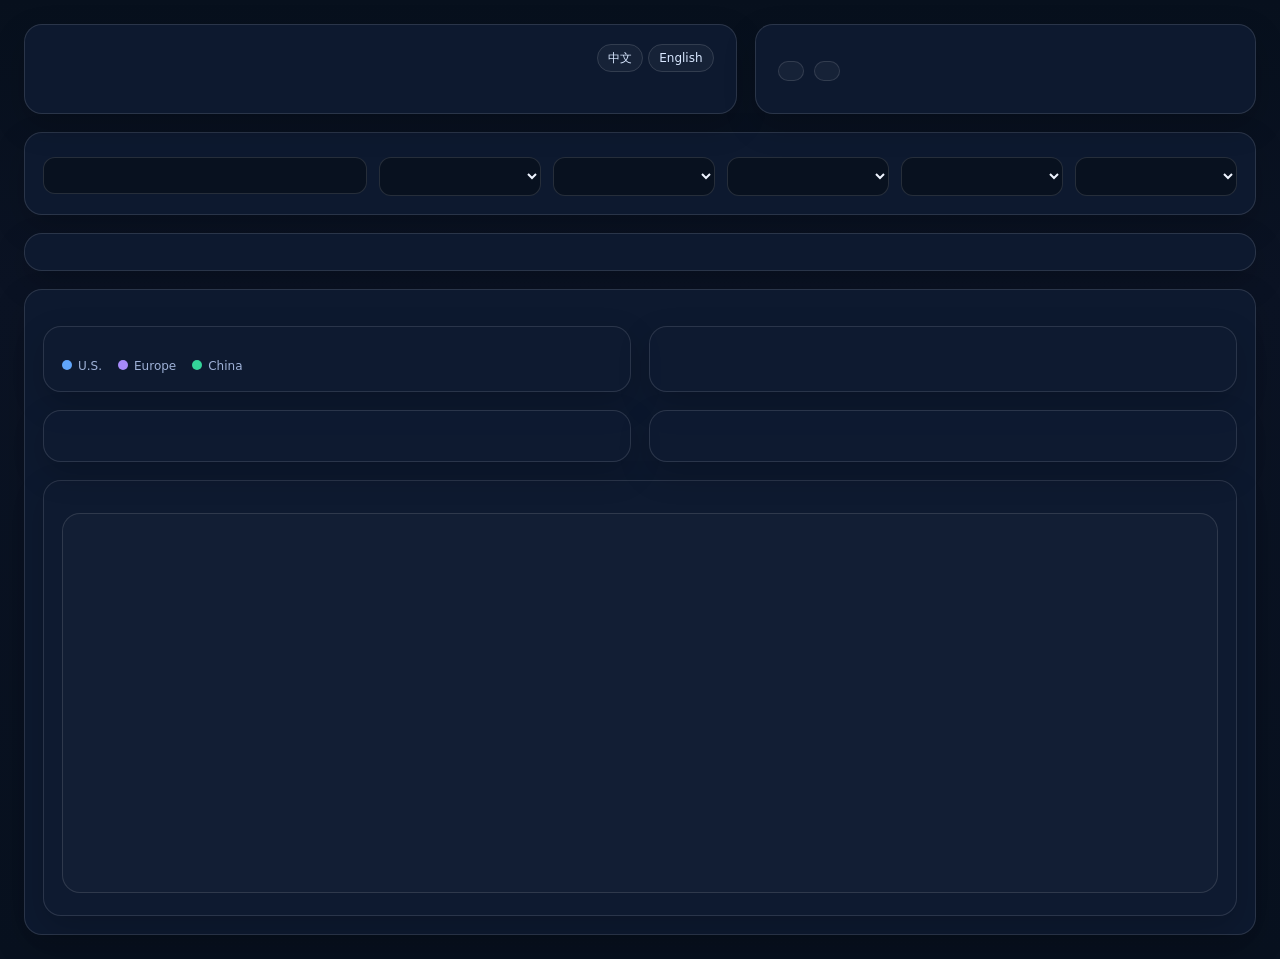
==== commit 0cf6f9f2: "Add files via upload" ====
--- a/en.html
+++ b/en.html
@@ -1,663 +1,58 @@
 <!DOCTYPE html>
 <html lang="en">
 <head>
-<meta charset="utf-8" />
-<meta name="viewport" content="width=device-width, initial-scale=1" />
-<title>Rocket Market Map 2026 / 2027-2030</title>
+<meta charset="utf-8"/>
+<meta name="viewport" content="width=device-width, initial-scale=1"/>
+<title>Global Launch Market Map 2026 / 2027–2030</title>
 <style>
-:root {
-  --bg: #0b1020;
-  --panel: #121932;
-  --panel2: #18213f;
-  --muted: #94a3b8;
-  --text: #e5eefc;
-  --accent: #7dd3fc;
-  --accent2: #a78bfa;
-  --good: #34d399;
-  --warn: #f59e0b;
-  --bad: #ef4444;
-  --line: rgba(255,255,255,.10);
-  --us: #60a5fa;
-  --eu: #f59e0b;
-  --cn: #f87171;
-  --shadow: 0 12px 40px rgba(0,0,0,.35);
-  --radius: 18px;
-}
-* { box-sizing: border-box; }
-html, body { margin:0; padding:0; background: radial-gradient(circle at top left, #162245 0%, #0b1020 38%, #070b17 100%); color: var(--text); font-family: Inter, ui-sans-serif, system-ui, -apple-system, BlinkMacSystemFont, "Segoe UI", sans-serif; }
-a { color: var(--accent); text-decoration: none; }
-a:hover { text-decoration: underline; }
-.container { width:min(1450px, 96vw); margin:0 auto; padding: 26px 0 80px; }
-.hero { display:grid; grid-template-columns: 1.25fr .75fr; gap:18px; align-items:stretch; margin-bottom:18px; }
-.card { background: linear-gradient(180deg, rgba(255,255,255,.03), rgba(255,255,255,.01)); border:1px solid var(--line); border-radius:var(--radius); box-shadow:var(--shadow); }
-.hero-main { padding:28px; position:relative; overflow:hidden; }
-.hero-main:before { content:''; position:absolute; inset:auto -80px -100px auto; width:280px; height:280px; border-radius:999px; background: radial-gradient(circle, rgba(125,211,252,.22), rgba(125,211,252,0)); pointer-events:none; }
-.hero h1 { margin:0 0 12px; font-size: clamp(28px, 4vw, 44px); line-height:1.04; }
-.hero p.lead { margin:0; color:#d8e5fa; font-size:15px; line-height:1.65; max-width: 78ch; }
-.subtle { color: var(--muted); }
-.hero-side { padding:22px; display:grid; grid-template-rows:auto auto 1fr; gap:14px; }
-.kpi-grid { display:grid; grid-template-columns: repeat(2, minmax(0,1fr)); gap:12px; }
-.kpi { padding:14px; border:1px solid var(--line); border-radius:16px; background:rgba(255,255,255,.02); }
-.kpi .label { font-size:12px; color:var(--muted); text-transform:uppercase; letter-spacing:.06em; }
-.kpi .value { font-size:24px; font-weight:700; margin-top:6px; }
-.kpi .delta { font-size:12px; margin-top:4px; color:#cbd5e1; }
-.badge-row { display:flex; flex-wrap:wrap; gap:8px; margin-top:18px; }
-.badge { font-size:12px; border:1px solid var(--line); padding:7px 10px; border-radius:999px; color:#cbd5e1; background:rgba(255,255,255,.03); }
-.controls { display:grid; grid-template-columns: 1.4fr repeat(5, .8fr); gap:12px; margin:0 0 18px; }
-.control { padding:12px 14px; }
-.control label { display:block; font-size:11px; color:var(--muted); text-transform:uppercase; letter-spacing:.08em; margin-bottom:8px; }
-select, input[type="search"], button.metric-btn, .chip { width:100%; background:#0d1430; color:var(--text); border:1px solid rgba(255,255,255,.12); border-radius:12px; padding:10px 12px; font-size:14px; }
-button { cursor:pointer; }
-.metric-switch { display:flex; gap:8px; flex-wrap:wrap; margin-top:10px; }
-button.metric-btn { width:auto; min-width: 140px; background:#111a38; }
-button.metric-btn.active { background: linear-gradient(90deg, rgba(125,211,252,.18), rgba(167,139,250,.18)); border-color: rgba(125,211,252,.45); }
-.grid-2 { display:grid; grid-template-columns: 1.08fr .92fr; gap:18px; margin-bottom:18px; }
-.grid-3 { display:grid; grid-template-columns: repeat(3, minmax(0,1fr)); gap:18px; margin-bottom:18px; }
-.section-card { padding:18px; }
-.section-card h2, .section-card h3 { margin:0 0 10px; font-size:18px; }
-.section-card p.note { color:var(--muted); margin:0 0 12px; font-size:13px; line-height:1.55; }
-.chart { min-height: 320px; }
-.bar-row { display:grid; grid-template-columns: 170px 1fr 90px; gap:12px; align-items:center; margin:8px 0; }
-.bar-label { font-size:13px; color:#dbe7fb; white-space:nowrap; overflow:hidden; text-overflow:ellipsis; }
-.bar-track { height:18px; background: rgba(255,255,255,.06); border-radius:999px; overflow:hidden; position:relative; }
-.bar-fill { height:100%; border-radius:999px; }
-.bar-value { font-size:12px; color:var(--muted); text-align:right; }
-.legend { display:flex; gap:14px; flex-wrap:wrap; margin-top:10px; font-size:12px; color:var(--muted); }
-.legend .dot { width:10px; height:10px; border-radius:999px; display:inline-block; margin-right:6px; vertical-align:middle; }
-.status-grid { display:grid; grid-template-columns: repeat(4, minmax(0,1fr)); gap:12px; }
-.status-box { padding:14px; border-radius:16px; border:1px solid var(--line); min-height:110px; background: rgba(255,255,255,.02); }
-.status-box h4 { margin:0 0 10px; font-size:14px; }
-.status-box .count { font-size:28px; font-weight:700; margin-bottom:6px; }
-.small-list { font-size:12px; color:#dbe5f8; line-height:1.5; }
-svg.scatter { width:100%; height:360px; display:block; overflow:visible; }
-.axis-text { fill: #9fb2d8; font-size:11px; }
-.scatter-label { font-size:11px; fill:#dfe7f7; }
-.tooltip { position:fixed; z-index:2000; background:#0b1124; color:var(--text); border:1px solid rgba(255,255,255,.16); padding:10px 12px; border-radius:12px; font-size:12px; line-height:1.4; pointer-events:none; max-width:260px; box-shadow:var(--shadow); display:none; }
-.heatmap { display:grid; gap:8px; }
-.heat-row { display:grid; grid-template-columns: 130px repeat(6, minmax(0,1fr)); gap:8px; }
-.hm-cell { min-height:64px; border-radius:14px; border:1px solid var(--line); background: rgba(255,255,255,.03); padding:10px; display:flex; flex-direction:column; justify-content:space-between; }
-.hm-cell strong { font-size:13px; }
-.hm-cell span { font-size:11px; color:var(--muted); }
-.hm-head { font-size:11px; color:var(--muted); text-transform:uppercase; letter-spacing:.08em; display:flex; align-items:center; justify-content:center; }
-.table-wrap { overflow:auto; border:1px solid var(--line); border-radius:16px; }
-table { width:100%; border-collapse: collapse; min-width: 980px; }
-th, td { padding:12px 10px; border-bottom:1px solid rgba(255,255,255,.08); font-size:13px; vertical-align:top; }
-th { position:sticky; top:0; background:#0f1732; text-align:left; color:#dce8fd; z-index:1; }
-tr:hover td { background: rgba(255,255,255,.03); }
-.pill { display:inline-block; padding:5px 8px; border-radius:999px; font-size:11px; border:1px solid var(--line); background:rgba(255,255,255,.03); margin:2px 6px 2px 0; color:#dbe7fb; }
-.score { display:inline-flex; align-items:center; gap:6px; }
-.score b { font-size:15px; }
-.score-bar { width:64px; height:7px; border-radius:999px; background:rgba(255,255,255,.08); overflow:hidden; }
-.score-bar > span { display:block; height:100%; background: linear-gradient(90deg, var(--warn), var(--good)); }
-.tabs { display:flex; gap:8px; flex-wrap:wrap; margin:0 0 14px; }
-.tab-btn { border:1px solid var(--line); background:#0f1733; color:var(--text); padding:10px 14px; border-radius:12px; font-size:13px; }
-.tab-btn.active { background: linear-gradient(90deg, rgba(125,211,252,.18), rgba(167,139,250,.18)); border-color: rgba(125,211,252,.45); }
-.tab-pane { display:none; }
-.tab-pane.active { display:block; }
-.insight-grid { display:grid; grid-template-columns: repeat(4, minmax(0,1fr)); gap:12px; }
-.insight { padding:14px; border-radius:16px; border:1px solid var(--line); background:rgba(255,255,255,.02); }
-.insight h4 { margin:0 0 6px; font-size:14px; }
-.insight p { margin:0; color:#d4def1; font-size:13px; line-height:1.55; }
-.method-list { margin:0; padding-left:20px; color:#d4def1; }
-.method-list li { margin:9px 0; line-height:1.55; }
-.drawer-backdrop { position:fixed; inset:0; background: rgba(0,0,0,.58); backdrop-filter: blur(3px); display:none; z-index:1000; }
-.drawer { position:fixed; top:0; right:0; width:min(560px, 100vw); height:100vh; background:#0c1328; border-left:1px solid var(--line); box-shadow:var(--shadow); transform:translateX(100%); transition: transform .22s ease; z-index:1001; overflow:auto; }
-.drawer.open { transform:translateX(0); }
-.drawer-backdrop.open { display:block; }
-.drawer-inner { padding:22px; }
-.drawer h2 { margin:0 0 6px; font-size:26px; }
-.drawer h3 { margin:20px 0 8px; font-size:16px; }
-.drawer .meta { color:var(--muted); font-size:13px; }
-.drawer .close { position: sticky; top: 10px; float:right; background:#0f1732; border:1px solid var(--line); color:var(--text); padding:8px 10px; border-radius:10px; }
-.drawer p { color:#d6e2f7; line-height:1.65; font-size:14px; }
-.detail-grid { display:grid; grid-template-columns: repeat(2, minmax(0,1fr)); gap:10px; }
-.detail-box { border:1px solid var(--line); border-radius:14px; padding:12px; background:rgba(255,255,255,.02); }
-.footer-actions { display:flex; gap:10px; flex-wrap:wrap; }
-.btn { border:1px solid rgba(255,255,255,.14); background:#0f1732; color:var(--text); padding:10px 14px; border-radius:12px; font-size:13px; }
-.muted-block { color:var(--muted); font-size:13px; line-height:1.6; }
-@media (max-width: 1200px) {
-  .hero, .grid-2, .grid-3, .insight-grid { grid-template-columns: 1fr; }
-  .controls { grid-template-columns: repeat(2, 1fr); }
-  .status-grid { grid-template-columns: repeat(2, minmax(0,1fr)); }
-}
-@media (max-width: 760px) {
-  .controls { grid-template-columns: 1fr; }
-  .kpi-grid, .detail-grid, .status-grid { grid-template-columns: 1fr; }
-  .heat-row { grid-template-columns: 100px repeat(3, minmax(0,1fr)); }
-  .heat-row.compact-hide > div:nth-child(n+5) { display:none; }
-}
+:root{--bg:#08111f;--panel:#0f1b31;--panel2:#12223d;--text:#eef4ff;--muted:#9fb2d8;--line:rgba(255,255,255,.12);--blue:#69b3ff;--green:#6ee7b7;--yellow:#fbbf24;--red:#fb7185;--us:#60a5fa;--eu:#a78bfa;--cn:#34d399;}*{box-sizing:border-box}body{margin:0;font-family:Inter,system-ui,-apple-system,Segoe UI,Roboto,Arial,sans-serif;background:linear-gradient(180deg,#07101d,#0b1324 30%,#08111f);color:var(--text)}a{color:#9ecbff;text-decoration:none}a:hover{text-decoration:underline}.container{max-width:1320px;margin:0 auto;padding:24px}.card{background:rgba(15,27,49,.92);border:1px solid var(--line);border-radius:18px;box-shadow:0 12px 32px rgba(0,0,0,.18)}.hero{display:grid;grid-template-columns:1.35fr .95fr;gap:18px;margin-bottom:18px}@media(max-width:980px){.hero{grid-template-columns:1fr}.grid-2{grid-template-columns:1fr!important}}.hero .main,.hero .side{padding:22px}.badges{display:flex;flex-wrap:wrap;gap:8px;margin:12px 0}.badge{padding:6px 10px;border-radius:999px;border:1px solid var(--line);background:rgba(255,255,255,.04);font-size:12px;color:#d8e7ff}.tabs,.metric-switch{display:flex;flex-wrap:wrap;gap:8px}button,.btn{cursor:pointer;border:1px solid var(--line);background:rgba(255,255,255,.04);color:var(--text);padding:9px 12px;border-radius:12px}button.active{background:#16345d;border-color:#4e7fbc}.controls{display:grid;grid-template-columns:2fr repeat(5,1fr);gap:12px;padding:18px}@media(max-width:1100px){.controls{grid-template-columns:1fr 1fr}}label{display:block;font-size:12px;color:var(--muted);margin-bottom:6px}input,select{width:100%;padding:10px 12px;border-radius:12px;border:1px solid var(--line);background:#08111f;color:var(--text)}.kpis{display:grid;grid-template-columns:1fr 1fr;gap:12px}.kpi{padding:14px;border-radius:14px;background:rgba(255,255,255,.03);border:1px solid var(--line)}.kpi .label{font-size:12px;color:var(--muted)}.kpi .value{font-size:24px;font-weight:700;margin-top:6px}.kpi .sub{font-size:12px;color:#c8d7ef;margin-top:6px;line-height:1.5}.grid-2{display:grid;grid-template-columns:1fr 1fr;gap:18px;margin:18px 0}.section{padding:18px}h1{margin:8px 0 12px;font-size:clamp(28px,4vw,44px)}h2{margin:0 0 8px;font-size:22px}p.note{margin:0 0 14px;color:#c8d7ef;font-size:13px;line-height:1.55}.bar-row{margin:10px 0;padding:10px 12px;border-radius:12px;background:rgba(255,255,255,.03);border:1px solid var(--line);cursor:pointer}.bar-row:hover{background:rgba(255,255,255,.055)}.bar-head{display:flex;justify-content:space-between;gap:10px;font-size:13px}.bar{margin-top:8px;height:12px;border-radius:999px;background:rgba(255,255,255,.06);overflow:hidden}.bar>span{display:block;height:100%;border-radius:999px}.legend{display:flex;gap:16px;flex-wrap:wrap;color:var(--muted);font-size:12px;margin-top:12px}.dot{display:inline-block;width:10px;height:10px;border-radius:999px;margin-right:6px}.status-grid,.insights{display:grid;grid-template-columns:repeat(3,1fr);gap:12px}@media(max-width:1000px){.status-grid,.insights{grid-template-columns:1fr}}.tile{padding:14px;border-radius:14px;background:rgba(255,255,255,.03);border:1px solid var(--line)}.tile .big{font-size:22px;font-weight:700}.heatmap{display:grid;gap:8px}.heat-row{display:grid;grid-template-columns:140px repeat(5,1fr);gap:8px;align-items:stretch}@media(max-width:900px){.heat-row{grid-template-columns:1fr 1fr}.heat-row .row-label{grid-column:1/-1}}.hm-cell{padding:10px;border-radius:12px;border:1px solid var(--line);background:rgba(255,255,255,.03);cursor:pointer;min-height:72px}.hm-cell:hover{background:rgba(255,255,255,.055)}.hm-v{font-size:20px;font-weight:700;margin-top:6px}svg.scatter{width:100%;height:380px;background:rgba(255,255,255,.02);border:1px solid var(--line);border-radius:18px}.axis{stroke:#4b5e84;stroke-width:1}.axis-text{fill:#8ea3ca;font-size:11px}.point{cursor:pointer;fill-opacity:.85;stroke:#fff;stroke-width:1.2}.point-label{fill:#dce9ff;font-size:11px}.table-wrap{overflow:auto;border:1px solid var(--line);border-radius:14px}table{width:100%;border-collapse:collapse}th,td{padding:12px 10px;border-bottom:1px solid rgba(255,255,255,.06);font-size:13px;vertical-align:top}th{position:sticky;top:0;background:#0d1730;text-align:left}tbody tr{cursor:pointer}tbody tr:hover{background:rgba(255,255,255,.04)}.drawer-backdrop{position:fixed;inset:0;background:rgba(0,0,0,.58);display:none}.drawer{position:fixed;top:0;right:0;width:min(620px,100vw);height:100vh;background:#0b1326;border-left:1px solid var(--line);transform:translateX(100%);transition:transform .2s ease;overflow:auto}.drawer.open{transform:translateX(0)}.drawer-backdrop.open{display:block}.drawer .inner{padding:20px}.close{float:right}.small{font-size:12px;color:var(--muted)}.pill{display:inline-block;padding:4px 8px;border-radius:999px;background:rgba(255,255,255,.04);border:1px solid var(--line);margin:2px 6px 2px 0;font-size:11px}
 </style>
 </head>
 <body>
-<div class="tooltip" id="tooltip"></div>
-<div class="drawer-backdrop" id="drawerBackdrop"></div>
-<aside class="drawer" id="drawer">
-  <div class="drawer-inner" id="drawerInner"></div>
-</aside>
-<div class="container">
-  <section class="hero">
-    <div class="card hero-main">
-      <div class="subtle">Strategic investor view · updated for March 2026</div>
-      <div class="badge-row" style="margin-bottom:12px;">
-        <a class="badge" href="index.html">中文</a>
-        <a class="badge" href="en.html">English</a>
-      </div>
-      <h1>Rocket Market Map 2026 / 2027-2030</h1>
-      <p class="lead">Interactive strategic dashboard for launch supply, technology paths, competitive economics and capital structure across the U.S., Europe and China.</p>
-      <div class="badge-row">
-        <span class="badge">MECE by time status</span>
-        <span class="badge">MECE by ownership</span>
-        <span class="badge">MECE by reusability</span>
-        <span class="badge">Conservative 2026 supply</span>
-        <span class="badge">Scenario-based 2030 upside</span>
-      </div>
-      <div class="metric-switch" id="metricSwitch"></div>
-    </div>
-    <div class="card hero-side">
-      <div class="kpi-grid" id="heroKpis"></div>
-      <div class="muted-block">This dashboard separates <b>current launch supply</b> from <b>future option value</b>. That avoids the usual mistake of counting unflown reusable rockets as if they already provide bankable 2026 capacity.</div>
-      <div class="footer-actions">
-        <button class="btn" id="downloadCsvBtn">Download dataset CSV</button>
-        <button class="btn" id="downloadJsonBtn">Download dataset JSON</button>
-      </div>
-    </div>
-  </section>
-
-  <section class="card control" style="margin-bottom:18px;">
-    <div class="controls">
-      <div>
-        <label for="searchBox">Search company or vehicle</label>
-        <input id="searchBox" type="search" placeholder="Search SpaceX, LandSpace, Ariane 6, reusable, methane…" />
-      </div>
-      <div>
-        <label for="regionFilter">Region</label>
-        <select id="regionFilter"></select>
-      </div>
-      <div>
-        <label for="bucketFilter">Time status</label>
-        <select id="bucketFilter"></select>
-      </div>
-      <div>
-        <label for="ownershipFilter">Ownership</label>
-        <select id="ownershipFilter"></select>
-      </div>
-      <div>
-        <label for="reusabilityFilter">Reusability</label>
-        <select id="reusabilityFilter"></select>
-      </div>
-      <div>
-        <label for="propellantFilter">Propellant</label>
-        <select id="propellantFilter"></select>
-      </div>
-    </div>
-  </section>
-
-  <section class="card section-card" style="margin-bottom:18px;">
-    <div class="tabs" id="tabs"></div>
-    <div class="tab-pane active" id="tab-overview">
-      <div class="insight-grid" id="insightGrid"></div>
-      <div class="grid-2" style="margin-top:18px;">
-        <div class="card section-card chart">
-          <h2>Regional supply split</h2>
-          <p class="note">Click a region bar to focus the rest of the dashboard. The metric toggles between conservative 2026 deliverable supply, 2030 base-case potential, and single-launch payload.</p>
-          <div id="regionBars"></div>
-          <div class="legend">
-            <span><span class="dot" style="background:var(--us)"></span>U.S.</span>
-            <span><span class="dot" style="background:var(--eu)"></span>Europe</span>
-            <span><span class="dot" style="background:var(--cn)"></span>China</span>
-          </div>
-        </div>
-        <div class="card section-card chart">
-          <h2>MECE status map</h2>
-          <p class="note">Every tracked node sits in exactly one time-status bucket. This prevents double-counting “already selling launches” and “future option value” together.</p>
-          <div class="status-grid" id="statusGrid"></div>
-        </div>
-      </div>
-
-      <div class="grid-2">
-        <div class="card section-card chart">
-          <h2>Top companies</h2>
-          <p class="note">Aggregated at company level. Click a row to drill into the company / vehicle mix.</p>
-          <div id="companyBars"></div>
-        </div>
-        <div class="card section-card chart">
-          <h2>Technology route heatmap</h2>
-          <p class="note">Rows are reusability buckets. Columns are propellant families. Cell intensity follows the selected metric.</p>
-          <div id="routeHeatmap"></div>
-        </div>
-      </div>
-
-      <div class="card section-card chart" style="margin-bottom:18px;">
-        <h2>Vehicle map: payload vs. cost position</h2>
-        <p class="note">Bubble size follows the selected metric. X-axis = single-launch payload. Y-axis = strategic cost score. Bigger bubble does not automatically mean better economics — it only means more current or potential supply in the chosen metric.</p>
-        <svg class="scatter" id="scatter"></svg>
-      </div>
-
-      <div class="grid-2">
-        <div class="card section-card">
-          <h2>Methodology</h2>
-          <ol class="method-list" id="methodList"></ol>
-        </div>
-        <div class="card section-card">
-          <h2>Scope and how to read this</h2>
-          <p class="note">Coverage is a curated strategic market map of orbital launch supply nodes in the U.S., Europe and China. It emphasizes programs that either deliver orbital launch today or matter for 2027-2030 competitive structure. It is not a census of every micro-launch startup.</p>
-          <p class="note">Use <b>2026 deliverable kg</b> to understand who can really move mass this year. Use <b>2030 potential kg</b> to compare option value if reusable vehicles mature. Use <b>single-launch payload</b> to see raw vehicle class, which is often the least useful number on its own.</p>
-          <p class="note">Large state fleets are modeled as a single <i>fleet node</i> when splitting variants would create false precision or double-count capacity. Those nodes can still be explored in detail, but they are intentionally not mixed with individual vehicle programs one-for-one.</p>
-        </div>
-      </div>
-    </div>
-
-    <div class="tab-pane" id="tab-programs">
-      <div class="card section-card">
-        <h2>Program explorer</h2>
-        <p class="note">Click any row for a detailed brief: supply, route, cost logic, funding and source links.</p>
-        <div class="table-wrap"><table id="programTable"></table></div>
-      </div>
-    </div>
-
-    <div class="tab-pane" id="tab-companies">
-      <div class="card section-card">
-        <h2>Company and capital explorer</h2>
-        <p class="note">Grouped at company level to show who has enough capital, strategic backing or public-market access to survive the hard part of launch development.</p>
-        <div class="table-wrap"><table id="companyTable"></table></div>
-      </div>
-    </div>
-
-    <div class="tab-pane" id="tab-sources">
-      <div class="card section-card">
-        <h2>Source index</h2>
-        <p class="note">A mix of official vehicle pages, government / ESA / CNSA releases, and Reuters or major financial reporting for funding / valuation context. Click a program row in the explorer for its exact source links.</p>
-        <div id="sourceIndex"></div>
-      </div>
-    </div>
-  </section>
-</div>
-
+<div class="drawer-backdrop" id="drawerBackdrop"></div><aside class="drawer" id="drawer"><div class="inner" id="drawerInner"></div></aside>
+<div class="container"><section class="hero"><div class="card main"><div class="small" id="updatedLabel"></div><div style="display:flex;justify-content:space-between;gap:12px;align-items:center;flex-wrap:wrap"><div><h1 id="pageTitle"></h1><p class="note" id="pageLead"></p></div><div><a class="badge" href="index.html">中文</a> <a class="badge" href="en.html">English</a></div></div><div class="badges" id="heroBadges"></div><div class="metric-switch" id="metricSwitch"></div></div><div class="card side"><div class="kpis" id="heroKpis"></div><p class="note" id="heroNote"></p><div style="display:flex;gap:10px;flex-wrap:wrap"><button class="btn" id="downloadCsvBtn"></button><button class="btn" id="downloadJsonBtn"></button></div></div></section><section class="card"><div class="controls"><div><label id="searchLabel" for="searchBox"></label><input id="searchBox" type="search"/></div><div><label id="regionLabel" for="regionFilter"></label><select id="regionFilter"></select></div><div><label id="bucketLabel" for="bucketFilter"></label><select id="bucketFilter"></select></div><div><label id="ownershipLabel" for="ownershipFilter"></label><select id="ownershipFilter"></select></div><div><label id="reusabilityLabel" for="reusabilityFilter"></label><select id="reusabilityFilter"></select></div><div><label id="propellantLabel" for="propellantFilter"></label><select id="propellantFilter"></select></div></div></section><section class="card section" style="margin-top:18px"><div class="tabs" id="tabs"></div></section><section class="tab-pane card section" id="tab-overview" style="margin-top:18px"><div class="insights" id="insightGrid"></div><div class="grid-2"><div class="card section"><h2 id="regionalTitle"></h2><p class="note" id="regionalNote"></p><div id="regionBars"></div><div class="legend"><span><span class="dot" style="background:var(--us)"></span>U.S.</span><span><span class="dot" style="background:var(--eu)"></span>Europe</span><span><span class="dot" style="background:var(--cn)"></span>China</span></div></div><div class="card section"><h2 id="statusTitle"></h2><p class="note" id="statusNote"></p><div class="status-grid" id="statusGrid"></div></div></div><div class="grid-2"><div class="card section"><h2 id="companiesTitle"></h2><p class="note" id="companiesNote"></p><div id="companyBars"></div></div><div class="card section"><h2 id="routeTitle"></h2><p class="note" id="routeNote"></p><div id="routeHeatmap"></div></div></div><div class="card section"><h2 id="scatterTitle"></h2><p class="note" id="scatterNote"></p><svg class="scatter" id="scatter"></svg></div></section><section class="tab-pane card section" id="tab-programs" style="display:none;margin-top:18px"><h2 id="programsTitle"></h2><p class="note" id="programsNote"></p><div class="table-wrap"><table id="programTable"></table></div></section><section class="tab-pane card section" id="tab-companies" style="display:none;margin-top:18px"><h2 id="capitalTitle"></h2><p class="note" id="capitalNote"></p><div class="table-wrap"><table id="companyTable"></table></div></section><section class="tab-pane card section" id="tab-sources" style="display:none;margin-top:18px"><h2 id="sourcesTitle"></h2><p class="note" id="sourcesNote"></p><div class="table-wrap"><table id="sourceTable"></table></div></section></div>
+<script>const DATA={"meta": {"title": "Rocket Market Map 2026 / 2027-2030", "subtitle": "Interactive strategic dashboard for launch supply, technology paths, competitive economics and capital structure across the U.S., Europe and China.", "scope_note": "Coverage is a curated strategic market map of orbital launch supply nodes in the U.S., Europe and China. It emphasizes programs that either deliver orbital launch today or matter for 2027-2030 competitive structure. It is not a census of every micro-launch startup.", "methodology": ["MECE split 1 — Time status: every node belongs to exactly one bucket: Live 2026 supply, 2027-2030 option, or Distressed / paused.", "MECE split 2 — Ownership: each node is classified as exactly one of State system, State-backed commercial, Industrial JV / incumbent, Public company, or Private company.", "MECE split 3 — Technology: reusability and propellant each use one exclusive category per node. Large national families are modeled as a single fleet node only when splitting sub-variants would double count supply.", "2026 deliverable kg = conservative full-year base-case supply likely to be commercially or institutionally deliverable in 2026. Development programs usually score zero here.", "2030 potential kg = directional base-case scenario if the program reaches a plausible 2030 cadence. These are scenario inputs for strategy, not management guidance or audited forecasts.", "Cost score is a strategic ranking, not a quoted price sheet. It rewards reusable depth, flight cadence, manufacturability and mission-market fit more than brochure payload alone."], "insights": [{"title": "2026 is still a current-supply game", "body": "SpaceX dominates delivered launch supply today; China’s state system is the only other ecosystem with real recurring thickness; Europe is rebuilding sovereign access rather than winning on headline $/kg."}, {"title": "2027-2030 is a reusable-medium/heavy race", "body": "The structural battleground is no longer tiny rockets. It is whether medium/heavy reusable vehicles can turn first flight into repeat flight into factory cadence."}, {"title": "Capital matters almost as much as propulsion", "body": "Launch is brutally capital-intensive. Programs with founder balance sheets, public-market access, or state-backed industry funds have a much longer runway to absorb failures and iteration cycles."}, {"title": "The right question is not just who can fly", "body": "The right question is who can repeatedly deliver launch, at a tolerable unit cost, with enough cadence and enough capital to survive the ugly middle years."}]}, "nodes": [{"id": "spacex_f9", "region": "US", "country": "United States", "company": "SpaceX", "vehicle": "Falcon 9", "node_type": "vehicle", "ownership_class": "Private company", "maturity_class": "Mature service", "horizon_bucket": "Live 2026 supply", "single_launch_kg": 22800, "supply_2026_kg": 2550000, "supply_2030_kg": 1800000, "flights_2026_base": 112, "flights_2030_base": 79, "reusability_class": "Partial reusable", "propellant_class": "Kerosene/LOX", "architecture_class": "Two-stage medium/heavy launcher", "lift_class": "Heavy", "cost_score": 10, "confidence": "High", "route_summary": "Reusable first stage, mature booster reuse, high-rate factory and launch cadence.", "current_reality": "The baseline industrial launch system in 2026. It is already delivering launch at aviation-like cadence compared with everyone else.", "cost_thesis": "Still the benchmark on delivered cost because reuse depth, refurbishment learning curve, internal Starlink demand and launch cadence reinforce each other.", "valuation": "$560B+ secondary-market marks (widely reported range; private)", "funding": "Historically raised external capital; current financing mostly secondary transactions rather than classic venture rounds.", "investors": "Historical disclosed investors include Google and Fidelity; deep secondary-market demand.", "sources": [{"label": "Falcon 9 official specs", "url": "https://www.spacex.com/vehicles/falcon-9/"}, {"label": "Falcon reusability in user guide", "url": "https://www.spacex.com/assets/media/falcon-users-guide-2025-05-09.pdf"}, {"label": "2025 165 launches mention", "url": "https://www.spacex.com/launches/sl-17-32"}]}, {"id": "spacex_fh", "region": "US", "country": "United States", "company": "SpaceX", "vehicle": "Falcon Heavy", "node_type": "vehicle", "ownership_class": "Private company", "maturity_class": "Mature service", "horizon_bucket": "Live 2026 supply", "single_launch_kg": 63800, "supply_2026_kg": 150000, "supply_2030_kg": 100000, "flights_2026_base": 3, "flights_2030_base": 2, "reusability_class": "Partial reusable", "propellant_class": "Kerosene/LOX", "architecture_class": "Three-core heavy launcher", "lift_class": "Heavy", "cost_score": 8, "confidence": "Medium", "route_summary": "Reusable side boosters and center-core family commonality with Falcon 9.", "current_reality": "Niche heavy-lift workhorse for missions that need more throw than Falcon 9 but not a full Starship-class vehicle.", "cost_thesis": "Competitive for specific heavy missions, but long-term economics likely get eclipsed by Starship if Starship becomes operational at scale.", "valuation": "$560B+ secondary-market marks at company level", "funding": "See SpaceX company financing context.", "investors": "See SpaceX company financing context.", "sources": [{"label": "Falcon Heavy official specs", "url": "https://www.spacex.com/vehicles/falcon-heavy"}, {"label": "Falcon user guide", "url": "https://www.spacex.com/assets/media/falcon-users-guide-2025-05-09.pdf"}]}, {"id": "spacex_starship", "region": "US", "country": "United States", "company": "SpaceX", "vehicle": "Starship", "node_type": "vehicle", "ownership_class": "Private company", "maturity_class": "Development / pre-scale", "horizon_bucket": "2027-2030 option", "single_launch_kg": 150000, "supply_2026_kg": 0, "supply_2030_kg": 6000000, "flights_2026_base": 0, "flights_2030_base": 40, "reusability_class": "Full reusable", "propellant_class": "Methane/LOX", "architecture_class": "Super heavy fully reusable stack", "lift_class": "Superheavy", "cost_score": 10, "confidence": "Low", "route_summary": "Full-stack methane reusability with on-orbit refueling ambition and very large fairing volume.", "current_reality": "Immense option value but not yet a dependable commercial supply source in the conservative 2026 base case.", "cost_thesis": "If rapid full reuse and turn-around are solved, it can rewrite the global marginal cost curve rather than just compete inside it.", "valuation": "$560B+ secondary-market marks at company level", "funding": "See SpaceX company financing context.", "investors": "See SpaceX company financing context.", "sources": [{"label": "Starship official specs", "url": "https://www.spacex.com/vehicles/starship"}, {"label": "2025 launch cadence context", "url": "https://www.spacex.com/launches/sl-17-32"}]}, {"id": "blue_new_glenn", "region": "US", "country": "United States", "company": "Blue Origin", "vehicle": "New Glenn", "node_type": "vehicle", "ownership_class": "Private company", "maturity_class": "Early operations", "horizon_bucket": "Live 2026 supply", "single_launch_kg": 45000, "supply_2026_kg": 135000, "supply_2030_kg": 900000, "flights_2026_base": 3, "flights_2030_base": 20, "reusability_class": "Partial reusable", "propellant_class": "Mixed cryogenic", "architecture_class": "Reusable first stage + hydrogen upper stage", "lift_class": "Heavy", "cost_score": 8, "confidence": "Medium", "route_summary": "Methane BE-4 booster with reusable first stage and hydrogen upper stage for high-energy missions.", "current_reality": "Now real, no longer a perpetual future promise, but still early in the cadence ramp versus Falcon-class operations.", "cost_thesis": "Can become a credible heavy reusable competitor if flight rate climbs; without cadence, fixed costs stay heavy.", "valuation": "No public valuation; founder-funded", "funding": "Jeff Bezos has said he sells about $1B of Amazon stock per year to fund Blue Origin.", "investors": "Founder-funded by Jeff Bezos.", "sources": [{"label": "New Glenn official specs", "url": "https://www.blueorigin.com/new-glenn"}, {"label": "Second flight and booster landing", "url": "https://www.reuters.com/science/blue-origin-launches-new-glenn-rocket-companys-first-nasa-scale-science-mission-2025-11-13/"}, {"label": "Bezos funding comment", "url": "https://www.reuters.com/article/world/bezos-is-selling-1-billion-of-amazon-stock-a-year-to-fund-rocket-venture-idUSKBN17731H/"}]}, {"id": "ula_vulcan", "region": "US", "country": "United States", "company": "United Launch Alliance", "vehicle": "Vulcan", "node_type": "vehicle", "ownership_class": "Industrial JV / incumbent", "maturity_class": "Early operations", "horizon_bucket": "Live 2026 supply", "single_launch_kg": 24600, "supply_2026_kg": 100000, "supply_2030_kg": 300000, "flights_2026_base": 4, "flights_2030_base": 12, "reusability_class": "Expendable", "propellant_class": "Mixed cryogenic", "architecture_class": "Methane booster + hydrogen upper stage; solid-boosted variants", "lift_class": "Heavy", "cost_score": 5, "confidence": "Medium", "route_summary": "High-performance methane/hydrogen architecture optimized for government and heavy commercial work, but without current operational reuse.", "current_reality": "Strong backlog and strong strategic relevance, but the 2026 anomaly pause lowers short-term schedule certainty.", "cost_thesis": "Reliable mission assurance matters, yet structurally it is unlikely to beat high-frequency reusable systems on long-run cost per kg.", "valuation": "$2B-$3B sale-talk valuation range (reported)", "funding": "Not venture-backed in the normal sense; Boeing/Lockheed JV with government-heavy backlog.", "investors": "Boeing, Lockheed Martin.", "sources": [{"label": "Vulcan official performance", "url": "https://www.ulalaunch.com/rockets/vulcan-centaur"}, {"label": "NSSL Lane 2 award context", "url": "https://www.reuters.com/business/aerospace-defense/spacex-ula-expected-clinch-multibillion-dollar-contract-key-pentagon-launch-2025-04-04/"}, {"label": "Pause after anomaly", "url": "https://www.airandspaceforces.com/space-force-pauses-vulcan-missions-anomaly/"}]}, {"id": "rocketlab_electron", "region": "US", "country": "United States / New Zealand operations", "company": "Rocket Lab", "vehicle": "Electron", "node_type": "vehicle", "ownership_class": "Public company", "maturity_class": "Mature service", "horizon_bucket": "Live 2026 supply", "single_launch_kg": 320, "supply_2026_kg": 8000, "supply_2030_kg": 12000, "flights_2026_base": 25, "flights_2030_base": 38, "reusability_class": "Expendable", "propellant_class": "Kerosene/LOX", "architecture_class": "Small dedicated launcher", "lift_class": "Micro", "cost_score": 4, "confidence": "High", "route_summary": "Dedicated small-launch vehicle with high cadence and strong operational discipline rather than lowest possible $/kg.", "current_reality": "Arguably the strongest pure-play small-launch franchise outside SpaceX’s rideshare gravity well.", "cost_thesis": "Electron wins on schedule control and dedicated access, not on lowest marginal cost; Neutron matters for Rocket Lab’s next step in economics.", "valuation": "Public company (market value fluctuates with share price)", "funding": "Public equity access plus operating cash generation from launch and space systems.", "investors": "Public shareholders.", "sources": [{"label": "Electron official specs", "url": "https://rocketlabcorp.com/launch/reusable-rockets/"}, {"label": "2025 21 launches official", "url": "https://rocketlabcorp.com/updates/rocket-lab-successfully-launches-for-iqps-ends-2025-with-21-launches-and-100-mission-succes/"}, {"label": "Rocket Lab Reuters company page", "url": "https://www.reuters.com/markets/companies/RKLB.O/"}]}, {"id": "rocketlab_neutron", "region": "US", "country": "United States", "company": "Rocket Lab", "vehicle": "Neutron", "node_type": "vehicle", "ownership_class": "Public company", "maturity_class": "Development / pre-scale", "horizon_bucket": "2027-2030 option", "single_launch_kg": 13000, "supply_2026_kg": 0, "supply_2030_kg": 325000, "flights_2026_base": 0, "flights_2030_base": 25, "reusability_class": "Partial reusable", "propellant_class": "Methane/LOX", "architecture_class": "Reusable medium launcher", "lift_class": "Medium", "cost_score": 8, "confidence": "Medium", "route_summary": "Medium reusable rocket sized for constellation deployment, national security and cargo missions.", "current_reality": "Important strategic option, but delayed to late 2026 after a tank test failure so it is not counted in conservative 2026 live supply.", "cost_thesis": "Among the clearest non-SpaceX medium-class reusable cost threats if Rocket Lab converts development discipline into cadence.", "valuation": "Public company (vehicle option embedded in Rocket Lab market cap)", "funding": "Funded through public company balance sheet and capital markets.", "investors": "Public shareholders.", "sources": [{"label": "Neutron payload guide", "url": "https://rocketlabcorp.com/assets/Uploads/Rocket-Lab-Neutron-PUG-reduced-final.pdf"}, {"label": "Neutron $55M pricing and delay discussion", "url": "https://www.investors.com/news/rocket-lab-earnings-q4-2025-rklb-stock-ast-spacemobile-asts-spacex/"}]}, {"id": "firefly_alpha", "region": "US", "country": "United States", "company": "Firefly Aerospace", "vehicle": "Alpha", "node_type": "vehicle", "ownership_class": "Public company", "maturity_class": "Operational / scaling", "horizon_bucket": "Live 2026 supply", "single_launch_kg": 1030, "supply_2026_kg": 5000, "supply_2030_kg": 12000, "flights_2026_base": 5, "flights_2030_base": 12, "reusability_class": "Expendable", "propellant_class": "Kerosene/LOX", "architecture_class": "Small launcher", "lift_class": "Small", "cost_score": 4, "confidence": "Medium", "route_summary": "Carbon-composite small launcher with responsive-space positioning.", "current_reality": "A real launcher business, but still working through reliability perception and scale-up in a crowded small-launch market.", "cost_thesis": "Useful for responsive and sovereign niches; structurally less advantaged than reusable medium launchers on long-run $/kg.", "valuation": "$6.32B IPO valuation in 2025; public thereafter", "funding": "$175M Series D in 2024 at >$2B, then $868M IPO in 2025.", "investors": "Northrop Grumman, RPM Ventures, AE Industrial Partners and public shareholders.", "sources": [{"label": "Alpha official specs", "url": "https://fireflyspace.com/alpha/"}, {"label": "Series D official release", "url": "https://fireflyspace.com/news/firefly-aerospace-closes-oversubscribed-175-million-series-d-capital-raise-with-new-lead-investor/"}, {"label": "IPO valuation Reuters", "url": "https://www.reuters.com/business/aerospace-defense/firefly-raises-868-million-upsized-us-ipo-it-sets-sights-positive-liftoff-2025-08-06/"}]}, {"id": "firefly_eclipse", "region": "US", "country": "United States", "company": "Firefly Aerospace", "vehicle": "Eclipse", "node_type": "vehicle", "ownership_class": "Public company", "maturity_class": "Development / pre-scale", "horizon_bucket": "2027-2030 option", "single_launch_kg": 16300, "supply_2026_kg": 0, "supply_2030_kg": 163000, "flights_2026_base": 0, "flights_2030_base": 10, "reusability_class": "Partial reusable", "propellant_class": "Kerosene/LOX", "architecture_class": "Reusable medium launcher", "lift_class": "Medium", "cost_score": 7, "confidence": "Medium", "route_summary": "Firefly + Northrop medium launcher combining Alpha-derived propulsion and Antares heritage.", "current_reality": "Strategically significant because it moves Firefly up the value chain from small launch to a much more relevant market segment.", "cost_thesis": "If it enters service on time, it could become a credible mid-market alternative where national security diversification matters.", "valuation": "See Firefly company valuation", "funding": "Supported by Northrop partnership and Firefly public-market access.", "investors": "Northrop Grumman and public shareholders.", "sources": [{"label": "Eclipse official specs", "url": "https://fireflyspace.com/eclipse/"}, {"label": "Northrop $50M strategic investment Reuters", "url": "https://www.reuters.com/business/aerospace-defense/northrop-grumman-invests-50-million-space-startup-firefly-aerospace-2025-05-29/"}]}, {"id": "relativity_terranr", "region": "US", "country": "United States", "company": "Relativity Space", "vehicle": "Terran R", "node_type": "vehicle", "ownership_class": "Private company", "maturity_class": "Development / pre-scale", "horizon_bucket": "2027-2030 option", "single_launch_kg": 23500, "supply_2026_kg": 0, "supply_2030_kg": 470000, "flights_2026_base": 0, "flights_2030_base": 20, "reusability_class": "Partial reusable", "propellant_class": "Methane/LOX", "architecture_class": "Reusable medium-heavy launcher", "lift_class": "Heavy", "cost_score": 7, "confidence": "Low", "route_summary": "Reusable methane launcher aimed at the constellation and large-payload market; no longer centered on maximal 3D-printing novelty.", "current_reality": "A meaningful backlog exists, but until first flight and production ramp happen, Terran R is still option value rather than dependable supply.", "cost_thesis": "The architecture makes sense economically; the real question is execution speed and capital durability.", "valuation": "$4.2B last widely cited private valuation mark (2021); newer capital terms not fully public", "funding": "$650M round in 2021; Eric Schmidt-backed recapitalization later reported but not fully disclosed.", "investors": "Historical investors include Fidelity, Baillie Gifford, Mark Cuban; later strategic backing from Eric Schmidt.", "sources": [{"label": "Terran R official specs", "url": "https://www.relativityspace.com/terran-r"}, {"label": "Terran R 2025 program update", "url": "https://www.relativityspace.com/press-release/2025/3/7/rycbar123"}, {"label": "SES Terran R backlog update", "url": "https://www.ses.com/press-release/ses-relativity-space-expand-multi-launch-agreement-terran-r"}]}, {"id": "stoke_nova", "region": "US", "country": "United States", "company": "Stoke Space", "vehicle": "Nova", "node_type": "vehicle", "ownership_class": "Private company", "maturity_class": "Development / pre-scale", "horizon_bucket": "2027-2030 option", "single_launch_kg": 3000, "supply_2026_kg": 0, "supply_2030_kg": 150000, "flights_2026_base": 0, "flights_2030_base": 50, "reusability_class": "Full reusable", "propellant_class": "Mixed cryogenic", "architecture_class": "Fully reusable two-stage launcher", "lift_class": "Medium", "cost_score": 9, "confidence": "Low", "route_summary": "One of the purest full-and-rapid-reuse plays outside SpaceX, including a reusable upper stage with metallic heat shield.", "current_reality": "Technically ambitious and strategically interesting, but still pre-revenue launch option value.", "cost_thesis": "If upper-stage rapid reuse works, the cost curve could be extraordinary; if not, the architecture loses its core edge.", "valuation": "Undisclosed private valuation", "funding": "$260M Series C in 2025; then $510M Series D plus $100M debt facility; total capital raised approached $1B.", "investors": "US Innovative Technology Fund, Breakthrough Energy Ventures, Glade Brook, Point72 Ventures, Woven, Y Combinator and others.", "sources": [{"label": "Nova official specs", "url": "https://www.stokespace.com/nova/"}, {"label": "Series C Reuters", "url": "https://www.reuters.com/lifestyle/science/reusable-rocket-startup-stoke-space-raises-260-million-series-c-round-2025-01-15/"}, {"label": "Series D official", "url": "https://www.stokespace.com/stoke-space-technologies-raises-510-million-to-scale-manufacturing-of-fully-reusable-nova-launch-vehicle/"}]}, {"id": "ariane6", "region": "Europe", "country": "Europe", "company": "ArianeGroup / Arianespace", "vehicle": "Ariane 6", "node_type": "vehicle", "ownership_class": "Industrial JV / incumbent", "maturity_class": "Operational / ramping", "horizon_bucket": "Live 2026 supply", "single_launch_kg": 21600, "supply_2026_kg": 120000, "supply_2030_kg": 180000, "flights_2026_base": 8, "flights_2030_base": 10, "reusability_class": "Expendable", "propellant_class": "Mixed cryogenic", "architecture_class": "Hydrogen core + solid boosters", "lift_class": "Heavy", "cost_score": 4, "confidence": "Medium", "route_summary": "Europe’s main sovereign launcher, optimized for mission assurance and autonomy rather than low marginal cost.", "current_reality": "A real heavy launcher, back in service, and central to Europe’s independent access-to-space story.", "cost_thesis": "Strategically indispensable, but hard to see it becoming the global cost leader versus high-frequency reusable systems.", "valuation": "ArianeGroup is a 50/50 Airbus-Safran industrial joint venture", "funding": "Industrial incumbent backed by European institutional demand rather than venture capital.", "investors": "Airbus, Safran.", "sources": [{"label": "Ariane 6 official overview", "url": "https://www.esa.int/Enabling_Support/Space_Transportation/Launch_vehicles/Ariane_6_overview"}, {"label": "Ariane 64 first 20-ton mission", "url": "https://newsroom.arianespace.com/?p=48728"}, {"label": "Ariane 64 key numbers", "url": "https://ariane.group/en/news/number-crunching-ariane-6-ariane-62-and-ariane-64/"}]}, {"id": "vega_c", "region": "Europe", "country": "Europe / Italy-led", "company": "Avio / Arianespace", "vehicle": "Vega C", "node_type": "vehicle", "ownership_class": "Public company", "maturity_class": "Operational", "horizon_bucket": "Live 2026 supply", "single_launch_kg": 2300, "supply_2026_kg": 9200, "supply_2030_kg": 15000, "flights_2026_base": 4, "flights_2030_base": 6, "reusability_class": "Expendable", "propellant_class": "Solid", "architecture_class": "Small-medium solid launcher", "lift_class": "Medium", "cost_score": 3, "confidence": "Medium", "route_summary": "Solid-powered small/medium launcher aimed at European sovereign and science payloads.", "current_reality": "Important to Europe’s launcher stack after return to flight, but not a global cost-outlier.", "cost_thesis": "Solid launchers remain useful for responsive and sovereign niches, but usually lose on structural cost to reusable liquids over time.", "valuation": "Public company (Avio)", "funding": "Public-market and institutional European launcher support.", "investors": "Public shareholders; Leonardo retained a strategic stake after placement.", "sources": [{"label": "Vega C official specs", "url": "https://www.arianespace.com/vega-c/"}, {"label": "Avio corporate page", "url": "https://www.avio.com/"}]}, {"id": "isar_spectrum", "region": "Europe", "country": "Germany", "company": "Isar Aerospace", "vehicle": "Spectrum", "node_type": "vehicle", "ownership_class": "Private company", "maturity_class": "Development / pre-scale", "horizon_bucket": "2027-2030 option", "single_launch_kg": 1000, "supply_2026_kg": 0, "supply_2030_kg": 15000, "flights_2026_base": 0, "flights_2030_base": 15, "reusability_class": "Expendable", "propellant_class": "Propane/LOX", "architecture_class": "Small launcher", "lift_class": "Small", "cost_score": 4, "confidence": "Low", "route_summary": "European small launcher using LOX/propane and in-house engines, optimized for dedicated smallsat access.", "current_reality": "One of Europe’s most important launch startups, but still post-testflight rather than mature supply.", "cost_thesis": "Can matter for sovereign access and dedicated missions; unlikely by itself to reset global launch pricing.", "valuation": "~$1B private valuation commonly cited around recent rounds", "funding": ">€400M raised; €150M Eldridge financing in 2025.", "investors": "7-Industries, Bayern Kapital, Earlybird, HV Capital, Lakestar, Porsche SE, UVC, Vsquared, Eldridge.", "sources": [{"label": "Spectrum official specs", "url": "https://www.isaraerospace.com/spectrum"}, {"label": "Eldridge financing official", "url": "https://www.isaraerospace.com/press/isar-aerospace-signs-agreement-with-eldridge-industries-for-eur-150m-financing"}, {"label": "Reuters financing coverage", "url": "https://www.reuters.com/business/aerospace-defense/german-space-startup-isar-aerospace-secures-150-million-euro-fund-2025-06-25/"}]}, {"id": "pld_miura5", "region": "Europe", "country": "Spain", "company": "PLD Space", "vehicle": "Miura 5", "node_type": "vehicle", "ownership_class": "Private company", "maturity_class": "Development / pre-scale", "horizon_bucket": "2027-2030 option", "single_launch_kg": 540, "supply_2026_kg": 0, "supply_2030_kg": 16200, "flights_2026_base": 0, "flights_2030_base": 30, "reusability_class": "Partial reusable", "propellant_class": "Kerosene/LOX", "architecture_class": "Small launcher with recovered first stage", "lift_class": "Small", "cost_score": 5, "confidence": "Medium", "route_summary": "Spanish small launcher with ocean-recovered first stage and strong industrialization ambition.", "current_reality": "Still pre-scale orbital supply, but one of Europe’s best-capitalized launcher startups and unusually explicit about factory/output ambitions.", "cost_thesis": "Could become a credible regional operator; likely more important as a sovereign and regional option than as a global cost killer.", "valuation": "Private; exact valuation undisclosed", "funding": ">€350M total after March 2026 Series C.", "investors": "Mitsubishi Electric, CDTI/INNVIERTE, COFIDES, Nazca and prior Spanish backers.", "sources": [{"label": "Miura 5 program page", "url": "https://spark-program.pldspace.com/en/opportunity-overview.html"}, {"label": "PLD Series C Reuters", "url": "https://www.reuters.com/business/aerospace-defense/spains-pld-space-raises-209-million-latest-funding-round-2026-03-04/"}]}, {"id": "maia_launcher", "region": "Europe", "country": "France", "company": "MaiaSpace", "vehicle": "Maia launcher", "node_type": "vehicle", "ownership_class": "Industrial JV / incumbent", "maturity_class": "Development / pre-scale", "horizon_bucket": "2027-2030 option", "single_launch_kg": 500, "supply_2026_kg": 0, "supply_2030_kg": 10000, "flights_2026_base": 0, "flights_2030_base": 20, "reusability_class": "Partial reusable", "propellant_class": "Methane/LOX", "architecture_class": "Mini launcher with reusable and expendable variants", "lift_class": "Small", "cost_score": 6, "confidence": "Low", "route_summary": "ArianeGroup-backed partially reusable European mini-launcher using bio-methane and LOX.", "current_reality": "Strategically important because it is Europe’s most serious incumbent-backed reusable launcher attempt.", "cost_thesis": "The economics depend on whether ArianeGroup can turn incumbent industrial depth into startup-like execution speed.", "valuation": "No standalone public valuation; ArianeGroup subsidiary", "funding": "Backed inside ArianeGroup / European institutional ecosystem.", "investors": "ArianeGroup.", "sources": [{"label": "Maia launcher official specs", "url": "https://www.maia-space.com/our-launcher/"}, {"label": "Eutelsat multi-launch deal Reuters", "url": "https://www.reuters.com/business/media-telecom/starlink-rival-eutelsat-signs-deal-with-europes-maiaspace-launch-satellites-2026-01-16/"}]}, {"id": "rfa_one", "region": "Europe", "country": "Germany", "company": "Rocket Factory Augsburg", "vehicle": "RFA One", "node_type": "vehicle", "ownership_class": "Private company", "maturity_class": "Development / pre-scale", "horizon_bucket": "2027-2030 option", "single_launch_kg": 1300, "supply_2026_kg": 0, "supply_2030_kg": 13000, "flights_2026_base": 0, "flights_2030_base": 10, "reusability_class": "Expendable", "propellant_class": "Kerosene/LOX", "architecture_class": "Three-stage small launcher", "lift_class": "Small", "cost_score": 4, "confidence": "Low", "route_summary": "Small launcher using staged-combustion RP-1/LOX engines and an orbital transfer stage.", "current_reality": "Still a development-stage European contender rather than dependable launch supply.", "cost_thesis": "Potentially cost-competitive among European microlaunchers, but not obviously disruptive against reusable mid-lift systems globally.", "valuation": "Private; not broadly disclosed", "funding": "Privately funded with industrial/PE backing.", "investors": "Backers reported to include KKR, OHB and Apollo Capital Partners.", "sources": [{"label": "RFA One official specs", "url": "https://www.rfa.space/rfa-one/"}, {"label": "ESA Flight Ticket contract", "url": "https://www.esa.int/Enabling_Support/Space_Transportation/Boost/Flight_ticket_initiative_more_tickets_booked_flying_with_RFA_One"}]}, {"id": "orbex_prime", "region": "Europe", "country": "United Kingdom", "company": "Orbex", "vehicle": "Prime", "node_type": "vehicle", "ownership_class": "Private company", "maturity_class": "Distressed / paused", "horizon_bucket": "Distressed / paused", "single_launch_kg": 180, "supply_2026_kg": 0, "supply_2030_kg": 0, "flights_2026_base": 0, "flights_2030_base": 0, "reusability_class": "Expendable", "propellant_class": "Propane/LOX", "architecture_class": "Micro launcher", "lift_class": "Micro", "cost_score": 2, "confidence": "High", "route_summary": "Bio-propane micro-launch concept with future-reuse aspirations.", "current_reality": "Entered administration in February 2026, so it should not be treated as dependable future capacity today.", "cost_thesis": "In the current state, there is no investable launch-supply thesis until restructuring or asset sale clarifies the path forward.", "valuation": "About $220M after 2022 fundraising (reported), but now distressed", "funding": "Mix of grants and private equity prior to administration.", "investors": "Included UK government-related backing and Scottish National Investment Bank; now in administration.", "sources": [{"label": "Orbex payload page", "url": "https://orbex.space/launch-services/payloads"}, {"label": "Reuters administration report", "url": "https://www.reuters.com/business/aerospace-defense/orbex-appoints-frp-administrators-advisory-firm-says-2026-02-18/"}]}, {"id": "longmarch_fleet", "region": "China", "country": "China", "company": "CASC state launch system", "vehicle": "Long March operational fleet (ex. reusable pilots)", "node_type": "fleet", "ownership_class": "State system", "maturity_class": "Mature service", "horizon_bucket": "Live 2026 supply", "single_launch_kg": null, "supply_2026_kg": 320000, "supply_2030_kg": 500000, "flights_2026_base": 70, "flights_2030_base": 95, "reusability_class": "Expendable", "propellant_class": "Mixed family", "architecture_class": "National launch fleet", "lift_class": "Fleet aggregate", "cost_score": 6, "confidence": "Medium", "route_summary": "China’s state launch backbone spanning multiple expendable liquid and solid families with rising cadence and constellation demand.", "current_reality": "The second-deepest launch ecosystem in the world after the U.S. when measured by recurring annual flight tempo.", "cost_thesis": "Powerful on throughput and state-backed demand capture, but still behind the best reusable commercial systems on pure structural cost efficiency.", "valuation": "Not meaningful in venture terms", "funding": "State budget, industrial capex and national program support.", "investors": "State-funded.", "sources": [{"label": "2025 CASC launch record", "url": "https://www.spacechina.com/n25/n2014789/n2014804/c4519461/content.html"}, {"label": "2025 China payload mass analysis", "url": "https://www.futurephecda.com/news/67782"}]}, {"id": "longmarch_12a", "region": "China", "country": "China", "company": "CASC / SAST", "vehicle": "Long March 12A", "node_type": "vehicle", "ownership_class": "State system", "maturity_class": "Development / pre-scale", "horizon_bucket": "2027-2030 option", "single_launch_kg": 12000, "supply_2026_kg": 0, "supply_2030_kg": 120000, "flights_2026_base": 0, "flights_2030_base": 10, "reusability_class": "Partial reusable", "propellant_class": "Methane/LOX", "architecture_class": "Reusable first-stage state launcher", "lift_class": "Medium", "cost_score": 8, "confidence": "Low", "route_summary": "State-backed methane reusable first-stage program, China’s main internal answer to the reusable medium-heavy market shift.", "current_reality": "Key technical signal but still not counted as dependable 2026 supply after its first recovery attempt failed.", "cost_thesis": "If scaled, it can compress the gap between China’s state system and commercial reusable challengers.", "valuation": "Not meaningful in venture terms", "funding": "State-funded program.", "investors": "State-funded.", "sources": [{"label": "CNSA Long March 12A launch notice", "url": "https://www.cnsa.gov.cn/n6758823/n6758838/c10723120/content.html"}, {"label": "Reuters on failed recovery", "url": "https://www.reuters.com/science/china-fails-recover-first-stage-reusable-long-march-12a-rocket-xinhua-reports-2025-12-23/"}]}, {"id": "jielong3", "region": "China", "country": "China", "company": "China Rocket", "vehicle": "Jielong-3", "node_type": "vehicle", "ownership_class": "State-backed commercial", "maturity_class": "Operational", "horizon_bucket": "Live 2026 supply", "single_launch_kg": 1500, "supply_2026_kg": 6000, "supply_2030_kg": 12000, "flights_2026_base": 4, "flights_2030_base": 8, "reusability_class": "Expendable", "propellant_class": "Solid", "architecture_class": "Sea/land-launch commercial solid launcher", "lift_class": "Small", "cost_score": 4, "confidence": "Medium", "route_summary": "Fast-response commercial solid launcher positioned for constellation deployment and replenishment.", "current_reality": "A real commercial supply node inside China’s state-backed ecosystem.", "cost_thesis": "Useful tactical launcher, but long-run global cost leadership is unlikely without reuse.", "valuation": "State-backed commercial entity; private valuation not central", "funding": "Backed through the CASC ecosystem.", "investors": "State-backed commercial platform.", "sources": [{"label": "Jielong-3 official specs", "url": "https://www.spacechina.com/n25/n146/n238/n12985/c3961284/content.html"}, {"label": "2025 mission example", "url": "https://www.stdaily.com/web/gdxw/2025-09/09/content_397386.html"}]}, {"id": "landspace_zq2e", "region": "China", "country": "China", "company": "LandSpace", "vehicle": "Zhuque-2E", "node_type": "vehicle", "ownership_class": "Private company", "maturity_class": "Operational", "horizon_bucket": "Live 2026 supply", "single_launch_kg": 4000, "supply_2026_kg": 12000, "supply_2030_kg": 24000, "flights_2026_base": 3, "flights_2030_base": 6, "reusability_class": "Expendable", "propellant_class": "Methane/LOX", "architecture_class": "Medium launcher", "lift_class": "Medium", "cost_score": 7, "confidence": "Medium", "route_summary": "Commercial methane launcher already in service; important because it validates engine, tanks and supply chain ahead of Zhuque-3.", "current_reality": "One of China’s few truly operational next-gen commercial liquid launchers.", "cost_thesis": "Not the end-state economics, but a critical stepping stone that de-risks LandSpace’s reusable future.", "valuation": "Common market marks range roughly from RMB 11.8B to RMB 22B depending on reference transaction", "funding": "Multiple large rounds plus state-industry fund support; IPO process underway.", "investors": "Matrix Partners China, HongShan/Sequoia China, Country Garden Ventures, Yizhuang Industrial Fund and national industry/manufacturing funds.", "sources": [{"label": "Zhuque-2E commercial ops official", "url": "https://www.landspace.com/news-detail.html?itemid=59"}, {"label": "Blue Arrow financing background article", "url": "https://www.21jingji.com/article/20260105/herald/b964c88b8e23c09f5db0ba3290f62642.html"}]}, {"id": "landspace_zq3", "region": "China", "country": "China", "company": "LandSpace", "vehicle": "Zhuque-3", "node_type": "vehicle", "ownership_class": "Private company", "maturity_class": "Development / pre-scale", "horizon_bucket": "2027-2030 option", "single_launch_kg": 18300, "supply_2026_kg": 0, "supply_2030_kg": 360000, "flights_2026_base": 0, "flights_2030_base": 20, "reusability_class": "Partial reusable", "propellant_class": "Methane/LOX", "architecture_class": "Reusable medium-heavy launcher", "lift_class": "Medium", "cost_score": 9, "confidence": "Low", "route_summary": "China’s strongest private reusable methalox contender so far, targeting constellation-scale deployment.", "current_reality": "A very important option on the Chinese cost curve, but not yet dependable 2026 supply in a conservative investor base case.", "cost_thesis": "If rapid reuse and production mature, Zhuque-3 could become one of the two or three most important Chinese cost leaders by 2030.", "valuation": "See LandSpace company valuation context", "funding": "See LandSpace company funding context.", "investors": "See LandSpace company investor context.", "sources": [{"label": "Zhuque-3 official mission page", "url": "https://www.landspace.com/news-detail.html?itemid=66"}, {"label": "CNSA note on Zhuque-3 entry to orbit", "url": "https://www.cnsa.gov.cn/n6758823/n6758838/c10720622/content.html"}]}, {"id": "spacepioneer_tl2", "region": "China", "country": "China", "company": "Space Pioneer", "vehicle": "Tianlong-2", "node_type": "vehicle", "ownership_class": "Private company", "maturity_class": "Operational", "horizon_bucket": "Live 2026 supply", "single_launch_kg": 2000, "supply_2026_kg": 4000, "supply_2030_kg": 8000, "flights_2026_base": 2, "flights_2030_base": 4, "reusability_class": "Expendable", "propellant_class": "Kerosene/LOX", "architecture_class": "Medium launcher", "lift_class": "Medium", "cost_score": 6, "confidence": "Medium", "route_summary": "China’s first private liquid launcher to reach orbit, providing a practical bridge to Tianlong-3.", "current_reality": "Operational proof matters more than raw payload here: it shows Space Pioneer can close a launch loop, not just build hardware.", "cost_thesis": "Economics matter, but Tianlong-2 is most valuable as a credibility bridge to the much more consequential Tianlong-3.", "valuation": "Common private-market marks around RMB 22.5B", "funding": "Cumulative funding reportedly >RMB 4B, including nearly RMB 2.5B added in 2025.", "investors": "Bohai / Boyu Capital-related backers, CICC Capital, state asset managers and regional industry funds.", "sources": [{"label": "Tianlong-2 launch description", "url": "https://www.cnsa.gov.cn/n6758823/n6758838/c10006032/content.html"}, {"label": "2025 large financing round", "url": "https://www.stcn.com/article/detail/3371569.html"}]}, {"id": "spacepioneer_tl3", "region": "China", "country": "China", "company": "Space Pioneer", "vehicle": "Tianlong-3", "node_type": "vehicle", "ownership_class": "Private company", "maturity_class": "Development / pre-scale", "horizon_bucket": "2027-2030 option", "single_launch_kg": 17000, "supply_2026_kg": 0, "supply_2030_kg": 340000, "flights_2026_base": 0, "flights_2030_base": 20, "reusability_class": "Partial reusable", "propellant_class": "Kerosene/LOX", "architecture_class": "Reusable medium-heavy launcher", "lift_class": "Medium", "cost_score": 8, "confidence": "Low", "route_summary": "Falcon-9-class Chinese commercial launcher targeting high-frequency constellation deployment with reusable first stage.", "current_reality": "High strategic relevance, but not yet dependable live supply in 2026 base-case accounting.", "cost_thesis": "One of China’s best shots at a genuinely high-throughput, lower-cost reusable launch business if cadence and manufacturing materialize.", "valuation": "Common private-market marks around RMB 22.5B", "funding": "Near-RMB 2.5B added in 2025 across Pre-D and D; cumulative funding reportedly >RMB 4B.", "investors": "National/regional asset managers and industry funds, including Guoyu Gaohua, Jinan/Jigang-related capital, Dongfang Asset and others.", "sources": [{"label": "Tianlong-3 sea hot fire article", "url": "https://www.ncsti.gov.cn/kjdt/kjrd/qtrd_kjrd/202509/t20250916_219249.html"}, {"label": "Additional financing release", "url": "https://www.stcn.com/article/detail/3371569.html"}]}, {"id": "galactic_ceres1", "region": "China", "country": "China", "company": "Galactic Energy", "vehicle": "Ceres-1 family", "node_type": "fleet", "ownership_class": "Private company", "maturity_class": "Operational", "horizon_bucket": "Live 2026 supply", "single_launch_kg": 300, "supply_2026_kg": 2100, "supply_2030_kg": 3000, "flights_2026_base": 7, "flights_2030_base": 10, "reusability_class": "Expendable", "propellant_class": "Solid", "architecture_class": "Micro-launch family", "lift_class": "Micro", "cost_score": 4, "confidence": "Medium", "route_summary": "Solid-fueled micro-launch fleet that gives Galactic Energy real market credibility today while larger reusable vehicles mature.", "current_reality": "One of China’s most proven private launch businesses by actual delivery count, not just technical ambition.", "cost_thesis": "Economically a niche product; strategically its main value is the operating base and customer trust it gives Galactic Energy before Pallas scales.", "valuation": "Common market marks around RMB 15B", "funding": ">RMB 5B cumulative financing reported by late 2025.", "investors": "Beijing commercial-space fund, Nanjing innovation capital, Sichuan industry funds and other Chinese institutional backers.", "sources": [{"label": "2026 launch and 21 commercial deliveries", "url": "https://www.21jingji.com/article/20260116/herald/668b07b0485d2a59cf755ff0b6275ef7.html"}, {"label": "Ceres-1 official/market record note", "url": "https://www.news.cn/tech/20220810/4da344b295af43fb82821a7bf6a61c3f/c.html"}]}, {"id": "galactic_pallas1", "region": "China", "country": "China", "company": "Galactic Energy", "vehicle": "Pallas-1", "node_type": "vehicle", "ownership_class": "Private company", "maturity_class": "Development / pre-scale", "horizon_bucket": "2027-2030 option", "single_launch_kg": 7000, "supply_2026_kg": 0, "supply_2030_kg": 140000, "flights_2026_base": 0, "flights_2030_base": 20, "reusability_class": "Partial reusable", "propellant_class": "Kerosene/LOX", "architecture_class": "Reusable medium launcher", "lift_class": "Medium", "cost_score": 8, "confidence": "Low", "route_summary": "Reusable liquid launcher aimed at the large-constellation market, using Galactic Energy’s expanding propulsion base.", "current_reality": "A major strategic pivot from solid micro-launch into the more economically relevant reusable medium market.", "cost_thesis": "If it works, Galactic Energy shifts from ‘reliable micro-launcher’ to ‘real reusable contender’ — a much higher-value position.", "valuation": "See Galactic Energy company valuation", "funding": "See Galactic Energy company funding context.", "investors": "See Galactic Energy company investor context.", "sources": [{"label": "Pallas official family note", "url": "https://www.galactic-energy.cn/index.php/En/Show/cid/24/aid/248"}, {"label": "Pallas test status / 2026 recovery validation plan", "url": "https://www.ncsti.gov.cn/kjdt/scyq/bjjjjskfq/jkdt/202511/t20251105_224227.html"}]}, {"id": "casspace_k1", "region": "China", "country": "China", "company": "CAS Space", "vehicle": "Kinetica-1", "node_type": "vehicle", "ownership_class": "State-backed commercial", "maturity_class": "Operational", "horizon_bucket": "Live 2026 supply", "single_launch_kg": 2000, "supply_2026_kg": 12000, "supply_2030_kg": 14000, "flights_2026_base": 6, "flights_2030_base": 7, "reusability_class": "Expendable", "propellant_class": "Solid", "architecture_class": "Small/medium solid launcher", "lift_class": "Medium", "cost_score": 4, "confidence": "Medium", "route_summary": "China’s most industrialized commercial solid launcher at the higher end of the small/medium segment.", "current_reality": "A serious real-delivery node today, with meaningful payload mass already carried.", "cost_thesis": "Strong near-term business utility, but long-run margin pressure should rise as reusable liquids scale.", "valuation": "Common private-market mark around RMB 11B", "funding": "12 financing rounds before IPO counseling; mixed ownership with industrial and financial capital.", "investors": "Guangzhou Industrial Investment, CICC-related capital, Yuexiu industry funds and other institutional backers.", "sources": [{"label": "Kinetica-1 official page", "url": "https://www.cas-space.com/list/39.html"}, {"label": "84 satellites / 11t payload update", "url": "https://www.ncsti.gov.cn/kjdt/scyq/bjjjjskfq/jkdt/202512/t20251211_231846.html"}]}, {"id": "casspace_k2", "region": "China", "country": "China", "company": "CAS Space", "vehicle": "Kinetica-2", "node_type": "vehicle", "ownership_class": "State-backed commercial", "maturity_class": "Development / pre-scale", "horizon_bucket": "2027-2030 option", "single_launch_kg": 22000, "supply_2026_kg": 0, "supply_2030_kg": 220000, "flights_2026_base": 0, "flights_2030_base": 10, "reusability_class": "Partial reusable", "propellant_class": "Kerosene/LOX", "architecture_class": "Reusable heavy launcher", "lift_class": "Heavy", "cost_score": 8, "confidence": "Low", "route_summary": "Large reusable liquid launcher intended to move CAS Space from solid-launch strength into mainstream heavy reusable economics.", "current_reality": "The important thing is not just size but that CAS Space openly frames cost coverage and scale efficiency as core commercial constraints.", "cost_thesis": "A credible contender if the company can translate institutional backing and existing execution into reusable heavy operations.", "valuation": "See CAS Space company valuation", "funding": "See CAS Space company financing context.", "investors": "See CAS Space company investor context.", "sources": [{"label": "Kinetica-2 official page", "url": "https://www.cas-space.com/list/38.html"}, {"label": "2026 first-flight timing report", "url": "https://news.qq.com/rain/a/20260225A04KZ800"}]}, {"id": "orienspace_g1", "region": "China", "country": "China", "company": "Orienspace", "vehicle": "Gravity-1", "node_type": "vehicle", "ownership_class": "Private company", "maturity_class": "Operational", "horizon_bucket": "Live 2026 supply", "single_launch_kg": 6500, "supply_2026_kg": 13000, "supply_2030_kg": 20000, "flights_2026_base": 2, "flights_2030_base": 3, "reusability_class": "Expendable", "propellant_class": "Solid", "architecture_class": "Medium solid launcher", "lift_class": "Medium", "cost_score": 5, "confidence": "Medium", "route_summary": "A uniquely large commercial solid launcher, useful for constellation deployment and time-to-market.", "current_reality": "A genuine present-day launch product, not just a future promise, and unusually capable for a commercial solid system.", "cost_thesis": "Good near-term economics versus small rockets; long-term structural disadvantage versus reusable liquids remains.", "valuation": "Common market marks around RMB 12B", "funding": "Early rounds plus B round lifted disclosed financing into the multi-billion RMB range.", "investors": "Early Chinese venture and industry capital; multiple institutions across angel, Pre-A, A and B rounds.", "sources": [{"label": "Gravity rocket official page", "url": "https://www.orienspace.com/productPage"}, {"label": "B-round financing article", "url": "https://stcn.com/article/detail/1104405.html"}]}, {"id": "orienspace_g2", "region": "China", "country": "China", "company": "Orienspace", "vehicle": "Gravity-2", "node_type": "vehicle", "ownership_class": "Private company", "maturity_class": "Development / pre-scale", "horizon_bucket": "2027-2030 option", "single_launch_kg": 21500, "supply_2026_kg": 0, "supply_2030_kg": 215000, "flights_2026_base": 0, "flights_2030_base": 10, "reusability_class": "Partial reusable", "propellant_class": "Kerosene/LOX", "architecture_class": "Reusable heavy launcher", "lift_class": "Heavy", "cost_score": 8, "confidence": "Low", "route_summary": "Orienspace’s shift from big solid to reusable liquid heavy lift.", "current_reality": "This is the real long-term economic bet, while Gravity-1 buys time and credibility.", "cost_thesis": "If Gravity-2 reaches service, Orienspace shifts into the market tier where long-run cost and cadence start to matter most.", "valuation": "See Orienspace company valuation context", "funding": "See Orienspace company financing context.", "investors": "See Orienspace company investor context.", "sources": [{"label": "Gravity rocket official page", "url": "https://www.orienspace.com/productPage"}, {"label": "2026 strategic update article", "url": "https://www.thepaper.cn/newsDetail_forward_32423336"}]}, {"id": "interstellar_h3", "region": "China", "country": "China", "company": "Interstellar Glory", "vehicle": "Hyperbola-3", "node_type": "vehicle", "ownership_class": "Private company", "maturity_class": "Development / pre-scale", "horizon_bucket": "2027-2030 option", "single_launch_kg": 8500, "supply_2026_kg": 0, "supply_2030_kg": 170000, "flights_2026_base": 0, "flights_2030_base": 20, "reusability_class": "Partial reusable", "propellant_class": "Methane/LOX", "architecture_class": "Reusable medium launcher", "lift_class": "Medium", "cost_score": 8, "confidence": "Low", "route_summary": "Methalox reusable launcher with ‘first-flight plus sea recovery’ ambition.", "current_reality": "Capital just arrived in size; execution is now the whole story.", "cost_thesis": "If Hyperbola-3 succeeds technically, the financing gives Interstellar Glory enough room to re-enter the top Chinese challenger set.", "valuation": "Public marks vary; roughly RMB 9B-15B range appears in market commentary", "funding": "RMB 5.037B D++ round in February 2026, the largest single private Chinese rocket round reported to date.", "investors": "Tongchuang Weiye, Jingming Capital, Ganquan Capital, Chengdu industry funds and other new/old backers.", "sources": [{"label": "Hyperbola-3 capacity article", "url": "https://www.ithome.com/0/906/579.htm"}, {"label": "D++ financing article", "url": "https://finance.sina.com.cn/jjxw/2026-02-15/doc-inhmwwmm8169327.shtml?froms=ggmp"}]}, {"id": "deepblue_nebula1", "region": "China", "country": "China", "company": "Deep Blue Aerospace", "vehicle": "Nebula-1", "node_type": "vehicle", "ownership_class": "Private company", "maturity_class": "Development / pre-scale", "horizon_bucket": "2027-2030 option", "single_launch_kg": 2000, "supply_2026_kg": 0, "supply_2030_kg": 40000, "flights_2026_base": 0, "flights_2030_base": 20, "reusability_class": "Partial reusable", "propellant_class": "Kerosene/LOX", "architecture_class": "Reusable medium-small launcher", "lift_class": "Medium", "cost_score": 7, "confidence": "Low", "route_summary": "Small reusable liquid launcher focused on vertical recovery and repeat-use economics.", "current_reality": "Interesting technology path, but still needs to prove orbital insertion and operational recovery in one programmatic motion.", "cost_thesis": "Could matter in a responsive mid-small niche if recovery becomes routine; still far from a bankable supply node.", "valuation": "Private; not broadly disclosed", "funding": "Near-RMB 500M new round disclosed in 2025.", "investors": "Led by Taian industrial fund / local industry capital in the latest round.", "sources": [{"label": "Recent financing report", "url": "https://finance.sina.com.cn/tech/digi/2025-03-06/doc-inensrzp6907678.shtml"}, {"label": "Nebula-1 test/first-flight report", "url": "https://www.stcn.com/article/detail/3476454.html"}]}], "companies": [{"region": "US", "company": "SpaceX", "ownership_class": "Private company", "valuation": "$560B+ secondary-market marks (widely reported range; private)", "funding": "Historically raised external capital; current financing mostly secondary transactions rather than classic venture rounds.", "investors": "Historical disclosed investors include Google and Fidelity; deep secondary-market demand.", "vehicles": ["Falcon 9", "Falcon Heavy", "Starship"], "supply_2026_kg": 2700000, "supply_2030_kg": 7900000, "max_cost_score": 10, "sources": [{"label": "Falcon 9 official specs", "url": "https://www.spacex.com/vehicles/falcon-9/"}, {"label": "Falcon reusability in user guide", "url": "https://www.spacex.com/assets/media/falcon-users-guide-2025-05-09.pdf"}, {"label": "Falcon Heavy official specs", "url": "https://www.spacex.com/vehicles/falcon-heavy"}, {"label": "Falcon user guide", "url": "https://www.spacex.com/assets/media/falcon-users-guide-2025-05-09.pdf"}, {"label": "Starship official specs", "url": "https://www.spacex.com/vehicles/starship"}, {"label": "2025 launch cadence context", "url": "https://www.spacex.com/launches/sl-17-32"}]}, {"region": "US", "company": "Blue Origin", "ownership_class": "Private company", "valuation": "No public valuation; founder-funded", "funding": "Jeff Bezos has said he sells about $1B of Amazon stock per year to fund Blue Origin.", "investors": "Founder-funded by Jeff Bezos.", "vehicles": ["New Glenn"], "supply_2026_kg": 135000, "supply_2030_kg": 900000, "max_cost_score": 8, "sources": [{"label": "New Glenn official specs", "url": "https://www.blueorigin.com/new-glenn"}, {"label": "Second flight and booster landing", "url": "https://www.reuters.com/science/blue-origin-launches-new-glenn-rocket-companys-first-nasa-scale-science-mission-2025-11-13/"}]}, {"region": "US", "company": "United Launch Alliance", "ownership_class": "Industrial JV / incumbent", "valuation": "$2B-$3B sale-talk valuation range (reported)", "funding": "Not venture-backed in the normal sense; Boeing/Lockheed JV with government-heavy backlog.", "investors": "Boeing, Lockheed Martin.", "vehicles": ["Vulcan"], "supply_2026_kg": 100000, "supply_2030_kg": 300000, "max_cost_score": 5, "sources": [{"label": "Vulcan official performance", "url": "https://www.ulalaunch.com/rockets/vulcan-centaur"}, {"label": "NSSL Lane 2 award context", "url": "https://www.reuters.com/business/aerospace-defense/spacex-ula-expected-clinch-multibillion-dollar-contract-key-pentagon-launch-2025-04-04/"}]}, {"region": "US", "company": "Rocket Lab", "ownership_class": "Public company", "valuation": "Public company (market value fluctuates with share price)", "funding": "Public equity access plus operating cash generation from launch and space systems.", "investors": "Public shareholders.", "vehicles": ["Electron", "Neutron"], "supply_2026_kg": 8000, "supply_2030_kg": 337000, "max_cost_score": 8, "sources": [{"label": "Electron official specs", "url": "https://rocketlabcorp.com/launch/reusable-rockets/"}, {"label": "2025 21 launches official", "url": "https://rocketlabcorp.com/updates/rocket-lab-successfully-launches-for-iqps-ends-2025-with-21-launches-and-100-mission-succes/"}, {"label": "Neutron payload guide", "url": "https://rocketlabcorp.com/assets/Uploads/Rocket-Lab-Neutron-PUG-reduced-final.pdf"}, {"label": "Neutron $55M pricing and delay discussion", "url": "https://www.investors.com/news/rocket-lab-earnings-q4-2025-rklb-stock-ast-spacemobile-asts-spacex/"}]}, {"region": "US", "company": "Firefly Aerospace", "ownership_class": "Public company", "valuation": "$6.32B IPO valuation in 2025; public thereafter", "funding": "$175M Series D in 2024 at >$2B, then $868M IPO in 2025.", "investors": "Northrop Grumman, RPM Ventures, AE Industrial Partners and public shareholders.", "vehicles": ["Alpha", "Eclipse"], "supply_2026_kg": 5000, "supply_2030_kg": 175000, "max_cost_score": 7, "sources": [{"label": "Alpha official specs", "url": "https://fireflyspace.com/alpha/"}, {"label": "Series D official release", "url": "https://fireflyspace.com/news/firefly-aerospace-closes-oversubscribed-175-million-series-d-capital-raise-with-new-lead-investor/"}, {"label": "Eclipse official specs", "url": "https://fireflyspace.com/eclipse/"}, {"label": "Northrop $50M strategic investment Reuters", "url": "https://www.reuters.com/business/aerospace-defense/northrop-grumman-invests-50-million-space-startup-firefly-aerospace-2025-05-29/"}]}, {"region": "US", "company": "Relativity Space", "ownership_class": "Private company", "valuation": "$4.2B last widely cited private valuation mark (2021); newer capital terms not fully public", "funding": "$650M round in 2021; Eric Schmidt-backed recapitalization later reported but not fully disclosed.", "investors": "Historical investors include Fidelity, Baillie Gifford, Mark Cuban; later strategic backing from Eric Schmidt.", "vehicles": ["Terran R"], "supply_2026_kg": 0, "supply_2030_kg": 470000, "max_cost_score": 7, "sources": [{"label": "Terran R official specs", "url": "https://www.relativityspace.com/terran-r"}, {"label": "Terran R 2025 program update", "url": "https://www.relativityspace.com/press-release/2025/3/7/rycbar123"}]}, {"region": "US", "company": "Stoke Space", "ownership_class": "Private company", "valuation": "Undisclosed private valuation", "funding": "$260M Series C in 2025; then $510M Series D plus $100M debt facility; total capital raised approached $1B.", "investors": "US Innovative Technology Fund, Breakthrough Energy Ventures, Glade Brook, Point72 Ventures, Woven, Y Combinator and others.", "vehicles": ["Nova"], "supply_2026_kg": 0, "supply_2030_kg": 150000, "max_cost_score": 9, "sources": [{"label": "Nova official specs", "url": "https://www.stokespace.com/nova/"}, {"label": "Series C Reuters", "url": "https://www.reuters.com/lifestyle/science/reusable-rocket-startup-stoke-space-raises-260-million-series-c-round-2025-01-15/"}]}, {"region": "Europe", "company": "ArianeGroup / Arianespace", "ownership_class": "Industrial JV / incumbent", "valuation": "ArianeGroup is a 50/50 Airbus-Safran industrial joint venture", "funding": "Industrial incumbent backed by European institutional demand rather than venture capital.", "investors": "Airbus, Safran.", "vehicles": ["Ariane 6"], "supply_2026_kg": 120000, "supply_2030_kg": 180000, "max_cost_score": 4, "sources": [{"label": "Ariane 6 official overview", "url": "https://www.esa.int/Enabling_Support/Space_Transportation/Launch_vehicles/Ariane_6_overview"}, {"label": "Ariane 64 first 20-ton mission", "url": "https://newsroom.arianespace.com/?p=48728"}]}, {"region": "Europe", "company": "Avio / Arianespace", "ownership_class": "Public company", "valuation": "Public company (Avio)", "funding": "Public-market and institutional European launcher support.", "investors": "Public shareholders; Leonardo retained a strategic stake after placement.", "vehicles": ["Vega C"], "supply_2026_kg": 9200, "supply_2030_kg": 15000, "max_cost_score": 3, "sources": [{"label": "Vega C official specs", "url": "https://www.arianespace.com/vega-c/"}, {"label": "Avio corporate page", "url": "https://www.avio.com/"}]}, {"region": "Europe", "company": "Isar Aerospace", "ownership_class": "Private company", "valuation": "~$1B private valuation commonly cited around recent rounds", "funding": ">€400M raised; €150M Eldridge financing in 2025.", "investors": "7-Industries, Bayern Kapital, Earlybird, HV Capital, Lakestar, Porsche SE, UVC, Vsquared, Eldridge.", "vehicles": ["Spectrum"], "supply_2026_kg": 0, "supply_2030_kg": 15000, "max_cost_score": 4, "sources": [{"label": "Spectrum official specs", "url": "https://www.isaraerospace.com/spectrum"}, {"label": "Eldridge financing official", "url": "https://www.isaraerospace.com/press/isar-aerospace-signs-agreement-with-eldridge-industries-for-eur-150m-financing"}]}, {"region": "Europe", "company": "PLD Space", "ownership_class": "Private company", "valuation": "Private; exact valuation undisclosed", "funding": ">€350M total after March 2026 Series C.", "investors": "Mitsubishi Electric, CDTI/INNVIERTE, COFIDES, Nazca and prior Spanish backers.", "vehicles": ["Miura 5"], "supply_2026_kg": 0, "supply_2030_kg": 16200, "max_cost_score": 5, "sources": [{"label": "Miura 5 program page", "url": "https://spark-program.pldspace.com/en/opportunity-overview.html"}, {"label": "PLD Series C Reuters", "url": "https://www.reuters.com/business/aerospace-defense/spains-pld-space-raises-209-million-latest-funding-round-2026-03-04/"}]}, {"region": "Europe", "company": "MaiaSpace", "ownership_class": "Industrial JV / incumbent", "valuation": "No standalone public valuation; ArianeGroup subsidiary", "funding": "Backed inside ArianeGroup / European institutional ecosystem.", "investors": "ArianeGroup.", "vehicles": ["Maia launcher"], "supply_2026_kg": 0, "supply_2030_kg": 10000, "max_cost_score": 6, "sources": [{"label": "Maia launcher official specs", "url": "https://www.maia-space.com/our-launcher/"}, {"label": "Eutelsat multi-launch deal Reuters", "url": "https://www.reuters.com/business/media-telecom/starlink-rival-eutelsat-signs-deal-with-europes-maiaspace-launch-satellites-2026-01-16/"}]}, {"region": "Europe", "company": "Rocket Factory Augsburg", "ownership_class": "Private company", "valuation": "Private; not broadly disclosed", "funding": "Privately funded with industrial/PE backing.", "investors": "Backers reported to include KKR, OHB and Apollo Capital Partners.", "vehicles": ["RFA One"], "supply_2026_kg": 0, "supply_2030_kg": 13000, "max_cost_score": 4, "sources": [{"label": "RFA One official specs", "url": "https://www.rfa.space/rfa-one/"}, {"label": "ESA Flight Ticket contract", "url": "https://www.esa.int/Enabling_Support/Space_Transportation/Boost/Flight_ticket_initiative_more_tickets_booked_flying_with_RFA_One"}]}, {"region": "Europe", "company": "Orbex", "ownership_class": "Private company", "valuation": "About $220M after 2022 fundraising (reported), but now distressed", "funding": "Mix of grants and private equity prior to administration.", "investors": "Included UK government-related backing and Scottish National Investment Bank; now in administration.", "vehicles": ["Prime"], "supply_2026_kg": 0, "supply_2030_kg": 0, "max_cost_score": 2, "sources": [{"label": "Orbex payload page", "url": "https://orbex.space/launch-services/payloads"}, {"label": "Reuters administration report", "url": "https://www.reuters.com/business/aerospace-defense/orbex-appoints-frp-administrators-advisory-firm-says-2026-02-18/"}]}, {"region": "China", "company": "CASC state launch system", "ownership_class": "State system", "valuation": "Not meaningful in venture terms", "funding": "State budget, industrial capex and national program support.", "investors": "State-funded.", "vehicles": ["Long March operational fleet (ex. reusable pilots)"], "supply_2026_kg": 320000, "supply_2030_kg": 500000, "max_cost_score": 6, "sources": [{"label": "2025 CASC launch record", "url": "https://www.spacechina.com/n25/n2014789/n2014804/c4519461/content.html"}, {"label": "2025 China payload mass analysis", "url": "https://www.futurephecda.com/news/67782"}]}, {"region": "China", "company": "CASC / SAST", "ownership_class": "State system", "valuation": "Not meaningful in venture terms", "funding": "State-funded program.", "investors": "State-funded.", "vehicles": ["Long March 12A"], "supply_2026_kg": 0, "supply_2030_kg": 120000, "max_cost_score": 8, "sources": [{"label": "CNSA Long March 12A launch notice", "url": "https://www.cnsa.gov.cn/n6758823/n6758838/c10723120/content.html"}, {"label": "Reuters on failed recovery", "url": "https://www.reuters.com/science/china-fails-recover-first-stage-reusable-long-march-12a-rocket-xinhua-reports-2025-12-23/"}]}, {"region": "China", "company": "China Rocket", "ownership_class": "State-backed commercial", "valuation": "State-backed commercial entity; private valuation not central", "funding": "Backed through the CASC ecosystem.", "investors": "State-backed commercial platform.", "vehicles": ["Jielong-3"], "supply_2026_kg": 6000, "supply_2030_kg": 12000, "max_cost_score": 4, "sources": [{"label": "Jielong-3 official specs", "url": "https://www.spacechina.com/n25/n146/n238/n12985/c3961284/content.html"}, {"label": "2025 mission example", "url": "https://www.stdaily.com/web/gdxw/2025-09/09/content_397386.html"}]}, {"region": "China", "company": "LandSpace", "ownership_class": "Private company", "valuation": "Common market marks range roughly from RMB 11.8B to RMB 22B depending on reference transaction", "funding": "Multiple large rounds plus state-industry fund support; IPO process underway.", "investors": "Matrix Partners China, HongShan/Sequoia China, Country Garden Ventures, Yizhuang Industrial Fund and national industry/manufacturing funds.", "vehicles": ["Zhuque-2E", "Zhuque-3"], "supply_2026_kg": 12000, "supply_2030_kg": 384000, "max_cost_score": 9, "sources": [{"label": "Zhuque-2E commercial ops official", "url": "https://www.landspace.com/news-detail.html?itemid=59"}, {"label": "Blue Arrow financing background article", "url": "https://www.21jingji.com/article/20260105/herald/b964c88b8e23c09f5db0ba3290f62642.html"}, {"label": "Zhuque-3 official mission page", "url": "https://www.landspace.com/news-detail.html?itemid=66"}, {"label": "CNSA note on Zhuque-3 entry to orbit", "url": "https://www.cnsa.gov.cn/n6758823/n6758838/c10720622/content.html"}]}, {"region": "China", "company": "Space Pioneer", "ownership_class": "Private company", "valuation": "Common private-market marks around RMB 22.5B", "funding": "Cumulative funding reportedly >RMB 4B, including nearly RMB 2.5B added in 2025.", "investors": "Bohai / Boyu Capital-related backers, CICC Capital, state asset managers and regional industry funds.", "vehicles": ["Tianlong-2", "Tianlong-3"], "supply_2026_kg": 4000, "supply_2030_kg": 348000, "max_cost_score": 8, "sources": [{"label": "Tianlong-2 launch description", "url": "https://www.cnsa.gov.cn/n6758823/n6758838/c10006032/content.html"}, {"label": "2025 large financing round", "url": "https://www.stcn.com/article/detail/3371569.html"}, {"label": "Tianlong-3 sea hot fire article", "url": "https://www.ncsti.gov.cn/kjdt/kjrd/qtrd_kjrd/202509/t20250916_219249.html"}, {"label": "Additional financing release", "url": "https://www.stcn.com/article/detail/3371569.html"}]}, {"region": "China", "company": "Galactic Energy", "ownership_class": "Private company", "valuation": "Common market marks around RMB 15B", "funding": ">RMB 5B cumulative financing reported by late 2025.", "investors": "Beijing commercial-space fund, Nanjing innovation capital, Sichuan industry funds and other Chinese institutional backers.", "vehicles": ["Ceres-1 family", "Pallas-1"], "supply_2026_kg": 2100, "supply_2030_kg": 143000, "max_cost_score": 8, "sources": [{"label": "2026 launch and 21 commercial deliveries", "url": "https://www.21jingji.com/article/20260116/herald/668b07b0485d2a59cf755ff0b6275ef7.html"}, {"label": "Ceres-1 official/market record note", "url": "https://www.news.cn/tech/20220810/4da344b295af43fb82821a7bf6a61c3f/c.html"}, {"label": "Pallas official family note", "url": "https://www.galactic-energy.cn/index.php/En/Show/cid/24/aid/248"}, {"label": "Pallas test status / 2026 recovery validation plan", "url": "https://www.ncsti.gov.cn/kjdt/scyq/bjjjjskfq/jkdt/202511/t20251105_224227.html"}]}, {"region": "China", "company": "CAS Space", "ownership_class": "State-backed commercial", "valuation": "Common private-market mark around RMB 11B", "funding": "12 financing rounds before IPO counseling; mixed ownership with industrial and financial capital.", "investors": "Guangzhou Industrial Investment, CICC-related capital, Yuexiu industry funds and other institutional backers.", "vehicles": ["Kinetica-1", "Kinetica-2"], "supply_2026_kg": 12000, "supply_2030_kg": 234000, "max_cost_score": 8, "sources": [{"label": "Kinetica-1 official page", "url": "https://www.cas-space.com/list/39.html"}, {"label": "84 satellites / 11t payload update", "url": "https://www.ncsti.gov.cn/kjdt/scyq/bjjjjskfq/jkdt/202512/t20251211_231846.html"}, {"label": "Kinetica-2 official page", "url": "https://www.cas-space.com/list/38.html"}, {"label": "2026 first-flight timing report", "url": "https://news.qq.com/rain/a/20260225A04KZ800"}]}, {"region": "China", "company": "Orienspace", "ownership_class": "Private company", "valuation": "Common market marks around RMB 12B", "funding": "Early rounds plus B round lifted disclosed financing into the multi-billion RMB range.", "investors": "Early Chinese venture and industry capital; multiple institutions across angel, Pre-A, A and B rounds.", "vehicles": ["Gravity-1", "Gravity-2"], "supply_2026_kg": 13000, "supply_2030_kg": 235000, "max_cost_score": 8, "sources": [{"label": "Gravity rocket official page", "url": "https://www.orienspace.com/productPage"}, {"label": "B-round financing article", "url": "https://stcn.com/article/detail/1104405.html"}, {"label": "Gravity rocket official page", "url": "https://www.orienspace.com/productPage"}, {"label": "2026 strategic update article", "url": "https://www.thepaper.cn/newsDetail_forward_32423336"}]}, {"region": "China", "company": "Interstellar Glory", "ownership_class": "Private company", "valuation": "Public marks vary; roughly RMB 9B-15B range appears in market commentary", "funding": "RMB 5.037B D++ round in February 2026, the largest single private Chinese rocket round reported to date.", "investors": "Tongchuang Weiye, Jingming Capital, Ganquan Capital, Chengdu industry funds and other new/old backers.", "vehicles": ["Hyperbola-3"], "supply_2026_kg": 0, "supply_2030_kg": 170000, "max_cost_score": 8, "sources": [{"label": "Hyperbola-3 capacity article", "url": "https://www.ithome.com/0/906/579.htm"}, {"label": "D++ financing article", "url": "https://finance.sina.com.cn/jjxw/2026-02-15/doc-inhmwwmm8169327.shtml?froms=ggmp"}]}, {"region": "China", "company": "Deep Blue Aerospace", "ownership_class": "Private company", "valuation": "Private; not broadly disclosed", "funding": "Near-RMB 500M new round disclosed in 2025.", "investors": "Led by Taian industrial fund / local industry capital in the latest round.", "vehicles": ["Nebula-1"], "supply_2026_kg": 0, "supply_2030_kg": 40000, "max_cost_score": 7, "sources": [{"label": "Recent financing report", "url": "https://finance.sina.com.cn/tech/digi/2025-03-06/doc-inensrzp6907678.shtml"}, {"label": "Nebula-1 test/first-flight report", "url": "https://www.stcn.com/article/detail/3476454.html"}]}]}; const LANG='en';</script>
 <script>
-const nodes = [{"id": "spacex_f9", "region": "US", "country": "United States", "company": "SpaceX", "vehicle": "Falcon 9", "node_type": "vehicle", "ownership_class": "Private company", "maturity_class": "Mature service", "horizon_bucket": "Live 2026 supply", "single_launch_kg": 22800, "supply_2026_kg": 2550000, "supply_2030_kg": 1800000, "flights_2026_base": 112, "flights_2030_base": 79, "reusability_class": "Partial reusable", "propellant_class": "Kerosene/LOX", "architecture_class": "Two-stage medium/heavy launcher", "lift_class": "Heavy", "cost_score": 10, "confidence": "High", "route_summary": "Reusable first stage, mature booster reuse, high-rate factory and launch cadence.", "current_reality": "The baseline industrial launch system in 2026. It is already delivering launch at aviation-like cadence compared with everyone else.", "cost_thesis": "Still the benchmark on delivered cost because reuse depth, refurbishment learning curve, internal Starlink demand and launch cadence reinforce each other.", "valuation": "$560B+ secondary-market marks (widely reported range; private)", "funding": "Historically raised external capital; current financing mostly secondary transactions rather than classic venture rounds.", "investors": "Historical disclosed investors include Google and Fidelity; deep secondary-market demand.", "sources": [{"label": "Falcon 9 official specs", "url": "https://www.spacex.com/vehicles/falcon-9/"}, {"label": "Falcon reusability in user guide", "url": "https://www.spacex.com/assets/media/falcon-users-guide-2025-05-09.pdf"}, {"label": "2025 165 launches mention", "url": "https://www.spacex.com/launches/sl-17-32"}]}, {"id": "spacex_fh", "region": "US", "country": "United States", "company": "SpaceX", "vehicle": "Falcon Heavy", "node_type": "vehicle", "ownership_class": "Private company", "maturity_class": "Mature service", "horizon_bucket": "Live 2026 supply", "single_launch_kg": 63800, "supply_2026_kg": 150000, "supply_2030_kg": 100000, "flights_2026_base": 3, "flights_2030_base": 2, "reusability_class": "Partial reusable", "propellant_class": "Kerosene/LOX", "architecture_class": "Three-core heavy launcher", "lift_class": "Heavy", "cost_score": 8, "confidence": "Medium", "route_summary": "Reusable side boosters and center-core family commonality with Falcon 9.", "current_reality": "Niche heavy-lift workhorse for missions that need more throw than Falcon 9 but not a full Starship-class vehicle.", "cost_thesis": "Competitive for specific heavy missions, but long-term economics likely get eclipsed by Starship if Starship becomes operational at scale.", "valuation": "$560B+ secondary-market marks at company level", "funding": "See SpaceX company financing context.", "investors": "See SpaceX company financing context.", "sources": [{"label": "Falcon Heavy official specs", "url": "https://www.spacex.com/vehicles/falcon-heavy"}, {"label": "Falcon user guide", "url": "https://www.spacex.com/assets/media/falcon-users-guide-2025-05-09.pdf"}]}, {"id": "spacex_starship", "region": "US", "country": "United States", "company": "SpaceX", "vehicle": "Starship", "node_type": "vehicle", "ownership_class": "Private company", "maturity_class": "Development / pre-scale", "horizon_bucket": "2027-2030 option", "single_launch_kg": 150000, "supply_2026_kg": 0, "supply_2030_kg": 6000000, "flights_2026_base": 0, "flights_2030_base": 40, "reusability_class": "Full reusable", "propellant_class": "Methane/LOX", "architecture_class": "Super heavy fully reusable stack", "lift_class": "Superheavy", "cost_score": 10, "confidence": "Low", "route_summary": "Full-stack methane reusability with on-orbit refueling ambition and very large fairing volume.", "current_reality": "Immense option value but not yet a dependable commercial supply source in the conservative 2026 base case.", "cost_thesis": "If rapid full reuse and turn-around are solved, it can rewrite the global marginal cost curve rather than just compete inside it.", "valuation": "$560B+ secondary-market marks at company level", "funding": "See SpaceX company financing context.", "investors": "See SpaceX company financing context.", "sources": [{"label": "Starship official specs", "url": "https://www.spacex.com/vehicles/starship"}, {"label": "2025 launch cadence context", "url": "https://www.spacex.com/launches/sl-17-32"}]}, {"id": "blue_new_glenn", "region": "US", "country": "United States", "company": "Blue Origin", "vehicle": "New Glenn", "node_type": "vehicle", "ownership_class": "Private company", "maturity_class": "Early operations", "horizon_bucket": "Live 2026 supply", "single_launch_kg": 45000, "supply_2026_kg": 135000, "supply_2030_kg": 900000, "flights_2026_base": 3, "flights_2030_base": 20, "reusability_class": "Partial reusable", "propellant_class": "Mixed cryogenic", "architecture_class": "Reusable first stage + hydrogen upper stage", "lift_class": "Heavy", "cost_score": 8, "confidence": "Medium", "route_summary": "Methane BE-4 booster with reusable first stage and hydrogen upper stage for high-energy missions.", "current_reality": "Now real, no longer a perpetual future promise, but still early in the cadence ramp versus Falcon-class operations.", "cost_thesis": "Can become a credible heavy reusable competitor if flight rate climbs; without cadence, fixed costs stay heavy.", "valuation": "No public valuation; founder-funded", "funding": "Jeff Bezos has said he sells about $1B of Amazon stock per year to fund Blue Origin.", "investors": "Founder-funded by Jeff Bezos.", "sources": [{"label": "New Glenn official specs", "url": "https://www.blueorigin.com/new-glenn"}, {"label": "Second flight and booster landing", "url": "https://www.reuters.com/science/blue-origin-launches-new-glenn-rocket-companys-first-nasa-scale-science-mission-2025-11-13/"}, {"label": "Bezos funding comment", "url": "https://www.reuters.com/article/world/bezos-is-selling-1-billion-of-amazon-stock-a-year-to-fund-rocket-venture-idUSKBN17731H/"}]}, {"id": "ula_vulcan", "region": "US", "country": "United States", "company": "United Launch Alliance", "vehicle": "Vulcan", "node_type": "vehicle", "ownership_class": "Industrial JV / incumbent", "maturity_class": "Early operations", "horizon_bucket": "Live 2026 supply", "single_launch_kg": 24600, "supply_2026_kg": 100000, "supply_2030_kg": 300000, "flights_2026_base": 4, "flights_2030_base": 12, "reusability_class": "Expendable", "propellant_class": "Mixed cryogenic", "architecture_class": "Methane booster + hydrogen upper stage; solid-boosted variants", "lift_class": "Heavy", "cost_score": 5, "confidence": "Medium", "route_summary": "High-performance methane/hydrogen architecture optimized for government and heavy commercial work, but without current operational reuse.", "current_reality": "Strong backlog and strong strategic relevance, but the 2026 anomaly pause lowers short-term schedule certainty.", "cost_thesis": "Reliable mission assurance matters, yet structurally it is unlikely to beat high-frequency reusable systems on long-run cost per kg.", "valuation": "$2B-$3B sale-talk valuation range (reported)", "funding": "Not venture-backed in the normal sense; Boeing/Lockheed JV with government-heavy backlog.", "investors": "Boeing, Lockheed Martin.", "sources": [{"label": "Vulcan official performance", "url": "https://www.ulalaunch.com/rockets/vulcan-centaur"}, {"label": "NSSL Lane 2 award context", "url": "https://www.reuters.com/business/aerospace-defense/spacex-ula-expected-clinch-multibillion-dollar-contract-key-pentagon-launch-2025-04-04/"}, {"label": "Pause after anomaly", "url": "https://www.airandspaceforces.com/space-force-pauses-vulcan-missions-anomaly/"}]}, {"id": "rocketlab_electron", "region": "US", "country": "United States / New Zealand operations", "company": "Rocket Lab", "vehicle": "Electron", "node_type": "vehicle", "ownership_class": "Public company", "maturity_class": "Mature service", "horizon_bucket": "Live 2026 supply", "single_launch_kg": 320, "supply_2026_kg": 8000, "supply_2030_kg": 12000, "flights_2026_base": 25, "flights_2030_base": 38, "reusability_class": "Expendable", "propellant_class": "Kerosene/LOX", "architecture_class": "Small dedicated launcher", "lift_class": "Micro", "cost_score": 4, "confidence": "High", "route_summary": "Dedicated small-launch vehicle with high cadence and strong operational discipline rather than lowest possible $/kg.", "current_reality": "Arguably the strongest pure-play small-launch franchise outside SpaceX’s rideshare gravity well.", "cost_thesis": "Electron wins on schedule control and dedicated access, not on lowest marginal cost; Neutron matters for Rocket Lab’s next step in economics.", "valuation": "Public company (market value fluctuates with share price)", "funding": "Public equity access plus operating cash generation from launch and space systems.", "investors": "Public shareholders.", "sources": [{"label": "Electron official specs", "url": "https://rocketlabcorp.com/launch/reusable-rockets/"}, {"label": "2025 21 launches official", "url": "https://rocketlabcorp.com/updates/rocket-lab-successfully-launches-for-iqps-ends-2025-with-21-launches-and-100-mission-succes/"}, {"label": "Rocket Lab Reuters company page", "url": "https://www.reuters.com/markets/companies/RKLB.O/"}]}, {"id": "rocketlab_neutron", "region": "US", "country": "United States", "company": "Rocket Lab", "vehicle": "Neutron", "node_type": "vehicle", "ownership_class": "Public company", "maturity_class": "Development / pre-scale", "horizon_bucket": "2027-2030 option", "single_launch_kg": 13000, "supply_2026_kg": 0, "supply_2030_kg": 325000, "flights_2026_base": 0, "flights_2030_base": 25, "reusability_class": "Partial reusable", "propellant_class": "Methane/LOX", "architecture_class": "Reusable medium launcher", "lift_class": "Medium", "cost_score": 8, "confidence": "Medium", "route_summary": "Medium reusable rocket sized for constellation deployment, national security and cargo missions.", "current_reality": "Important strategic option, but delayed to late 2026 after a tank test failure so it is not counted in conservative 2026 live supply.", "cost_thesis": "Among the clearest non-SpaceX medium-class reusable cost threats if Rocket Lab converts development discipline into cadence.", "valuation": "Public company (vehicle option embedded in Rocket Lab market cap)", "funding": "Funded through public company balance sheet and capital markets.", "investors": "Public shareholders.", "sources": [{"label": "Neutron payload guide", "url": "https://rocketlabcorp.com/assets/Uploads/Rocket-Lab-Neutron-PUG-reduced-final.pdf"}, {"label": "Neutron $55M pricing and delay discussion", "url": "https://www.investors.com/news/rocket-lab-earnings-q4-2025-rklb-stock-ast-spacemobile-asts-spacex/"}]}, {"id": "firefly_alpha", "region": "US", "country": "United States", "company": "Firefly Aerospace", "vehicle": "Alpha", "node_type": "vehicle", "ownership_class": "Public company", "maturity_class": "Operational / scaling", "horizon_bucket": "Live 2026 supply", "single_launch_kg": 1030, "supply_2026_kg": 5000, "supply_2030_kg": 12000, "flights_2026_base": 5, "flights_2030_base": 12, "reusability_class": "Expendable", "propellant_class": "Kerosene/LOX", "architecture_class": "Small launcher", "lift_class": "Small", "cost_score": 4, "confidence": "Medium", "route_summary": "Carbon-composite small launcher with responsive-space positioning.", "current_reality": "A real launcher business, but still working through reliability perception and scale-up in a crowded small-launch market.", "cost_thesis": "Useful for responsive and sovereign niches; structurally less advantaged than reusable medium launchers on long-run $/kg.", "valuation": "$6.32B IPO valuation in 2025; public thereafter", "funding": "$175M Series D in 2024 at >$2B, then $868M IPO in 2025.", "investors": "Northrop Grumman, RPM Ventures, AE Industrial Partners and public shareholders.", "sources": [{"label": "Alpha official specs", "url": "https://fireflyspace.com/alpha/"}, {"label": "Series D official release", "url": "https://fireflyspace.com/news/firefly-aerospace-closes-oversubscribed-175-million-series-d-capital-raise-with-new-lead-investor/"}, {"label": "IPO valuation Reuters", "url": "https://www.reuters.com/business/aerospace-defense/firefly-raises-868-million-upsized-us-ipo-it-sets-sights-positive-liftoff-2025-08-06/"}]}, {"id": "firefly_eclipse", "region": "US", "country": "United States", "company": "Firefly Aerospace", "vehicle": "Eclipse", "node_type": "vehicle", "ownership_class": "Public company", "maturity_class": "Development / pre-scale", "horizon_bucket": "2027-2030 option", "single_launch_kg": 16300, "supply_2026_kg": 0, "supply_2030_kg": 163000, "flights_2026_base": 0, "flights_2030_base": 10, "reusability_class": "Partial reusable", "propellant_class": "Kerosene/LOX", "architecture_class": "Reusable medium launcher", "lift_class": "Medium", "cost_score": 7, "confidence": "Medium", "route_summary": "Firefly + Northrop medium launcher combining Alpha-derived propulsion and Antares heritage.", "current_reality": "Strategically significant because it moves Firefly up the value chain from small launch to a much more relevant market segment.", "cost_thesis": "If it enters service on time, it could become a credible mid-market alternative where national security diversification matters.", "valuation": "See Firefly company valuation", "funding": "Supported by Northrop partnership and Firefly public-market access.", "investors": "Northrop Grumman and public shareholders.", "sources": [{"label": "Eclipse official specs", "url": "https://fireflyspace.com/eclipse/"}, {"label": "Northrop $50M strategic investment Reuters", "url": "https://www.reuters.com/business/aerospace-defense/northrop-grumman-invests-50-million-space-startup-firefly-aerospace-2025-05-29/"}]}, {"id": "relativity_terranr", "region": "US", "country": "United States", "company": "Relativity Space", "vehicle": "Terran R", "node_type": "vehicle", "ownership_class": "Private company", "maturity_class": "Development / pre-scale", "horizon_bucket": "2027-2030 option", "single_launch_kg": 23500, "supply_2026_kg": 0, "supply_2030_kg": 470000, "flights_2026_base": 0, "flights_2030_base": 20, "reusability_class": "Partial reusable", "propellant_class": "Methane/LOX", "architecture_class": "Reusable medium-heavy launcher", "lift_class": "Heavy", "cost_score": 7, "confidence": "Low", "route_summary": "Reusable methane launcher aimed at the constellation and large-payload market; no longer centered on maximal 3D-printing novelty.", "current_reality": "A meaningful backlog exists, but until first flight and production ramp happen, Terran R is still option value rather than dependable supply.", "cost_thesis": "The architecture makes sense economically; the real question is execution speed and capital durability.", "valuation": "$4.2B last widely cited private valuation mark (2021); newer capital terms not fully public", "funding": "$650M round in 2021; Eric Schmidt-backed recapitalization later reported but not fully disclosed.", "investors": "Historical investors include Fidelity, Baillie Gifford, Mark Cuban; later strategic backing from Eric Schmidt.", "sources": [{"label": "Terran R official specs", "url": "https://www.relativityspace.com/terran-r"}, {"label": "Terran R 2025 program update", "url": "https://www.relativityspace.com/press-release/2025/3/7/rycbar123"}, {"label": "SES Terran R backlog update", "url": "https://www.ses.com/press-release/ses-relativity-space-expand-multi-launch-agreement-terran-r"}]}, {"id": "stoke_nova", "region": "US", "country": "United States", "company": "Stoke Space", "vehicle": "Nova", "node_type": "vehicle", "ownership_class": "Private company", "maturity_class": "Development / pre-scale", "horizon_bucket": "2027-2030 option", "single_launch_kg": 3000, "supply_2026_kg": 0, "supply_2030_kg": 150000, "flights_2026_base": 0, "flights_2030_base": 50, "reusability_class": "Full reusable", "propellant_class": "Mixed cryogenic", "architecture_class": "Fully reusable two-stage launcher", "lift_class": "Medium", "cost_score": 9, "confidence": "Low", "route_summary": "One of the purest full-and-rapid-reuse plays outside SpaceX, including a reusable upper stage with metallic heat shield.", "current_reality": "Technically ambitious and strategically interesting, but still pre-revenue launch option value.", "cost_thesis": "If upper-stage rapid reuse works, the cost curve could be extraordinary; if not, the architecture loses its core edge.", "valuation": "Undisclosed private valuation", "funding": "$260M Series C in 2025; then $510M Series D plus $100M debt facility; total capital raised approached $1B.", "investors": "US Innovative Technology Fund, Breakthrough Energy Ventures, Glade Brook, Point72 Ventures, Woven, Y Combinator and others.", "sources": [{"label": "Nova official specs", "url": "https://www.stokespace.com/nova/"}, {"label": "Series C Reuters", "url": "https://www.reuters.com/lifestyle/science/reusable-rocket-startup-stoke-space-raises-260-million-series-c-round-2025-01-15/"}, {"label": "Series D official", "url": "https://www.stokespace.com/stoke-space-technologies-raises-510-million-to-scale-manufacturing-of-fully-reusable-nova-launch-vehicle/"}]}, {"id": "ariane6", "region": "Europe", "country": "Europe", "company": "ArianeGroup / Arianespace", "vehicle": "Ariane 6", "node_type": "vehicle", "ownership_class": "Industrial JV / incumbent", "maturity_class": "Operational / ramping", "horizon_bucket": "Live 2026 supply", "single_launch_kg": 21600, "supply_2026_kg": 120000, "supply_2030_kg": 180000, "flights_2026_base": 8, "flights_2030_base": 10, "reusability_class": "Expendable", "propellant_class": "Mixed cryogenic", "architecture_class": "Hydrogen core + solid boosters", "lift_class": "Heavy", "cost_score": 4, "confidence": "Medium", "route_summary": "Europe’s main sovereign launcher, optimized for mission assurance and autonomy rather than low marginal cost.", "current_reality": "A real heavy launcher, back in service, and central to Europe’s independent access-to-space story.", "cost_thesis": "Strategically indispensable, but hard to see it becoming the global cost leader versus high-frequency reusable systems.", "valuation": "ArianeGroup is a 50/50 Airbus-Safran industrial joint venture", "funding": "Industrial incumbent backed by European institutional demand rather than venture capital.", "investors": "Airbus, Safran.", "sources": [{"label": "Ariane 6 official overview", "url": "https://www.esa.int/Enabling_Support/Space_Transportation/Launch_vehicles/Ariane_6_overview"}, {"label": "Ariane 64 first 20-ton mission", "url": "https://newsroom.arianespace.com/?p=48728"}, {"label": "Ariane 64 key numbers", "url": "https://ariane.group/en/news/number-crunching-ariane-6-ariane-62-and-ariane-64/"}]}, {"id": "vega_c", "region": "Europe", "country": "Europe / Italy-led", "company": "Avio / Arianespace", "vehicle": "Vega C", "node_type": "vehicle", "ownership_class": "Public company", "maturity_class": "Operational", "horizon_bucket": "Live 2026 supply", "single_launch_kg": 2300, "supply_2026_kg": 9200, "supply_2030_kg": 15000, "flights_2026_base": 4, "flights_2030_base": 6, "reusability_class": "Expendable", "propellant_class": "Solid", "architecture_class": "Small-medium solid launcher", "lift_class": "Medium", "cost_score": 3, "confidence": "Medium", "route_summary": "Solid-powered small/medium launcher aimed at European sovereign and science payloads.", "current_reality": "Important to Europe’s launcher stack after return to flight, but not a global cost-outlier.", "cost_thesis": "Solid launchers remain useful for responsive and sovereign niches, but usually lose on structural cost to reusable liquids over time.", "valuation": "Public company (Avio)", "funding": "Public-market and institutional European launcher support.", "investors": "Public shareholders; Leonardo retained a strategic stake after placement.", "sources": [{"label": "Vega C official specs", "url": "https://www.arianespace.com/vega-c/"}, {"label": "Avio corporate page", "url": "https://www.avio.com/"}]}, {"id": "isar_spectrum", "region": "Europe", "country": "Germany", "company": "Isar Aerospace", "vehicle": "Spectrum", "node_type": "vehicle", "ownership_class": "Private company", "maturity_class": "Development / pre-scale", "horizon_bucket": "2027-2030 option", "single_launch_kg": 1000, "supply_2026_kg": 0, "supply_2030_kg": 15000, "flights_2026_base": 0, "flights_2030_base": 15, "reusability_class": "Expendable", "propellant_class": "Propane/LOX", "architecture_class": "Small launcher", "lift_class": "Small", "cost_score": 4, "confidence": "Low", "route_summary": "European small launcher using LOX/propane and in-house engines, optimized for dedicated smallsat access.", "current_reality": "One of Europe’s most important launch startups, but still post-testflight rather than mature supply.", "cost_thesis": "Can matter for sovereign access and dedicated missions; unlikely by itself to reset global launch pricing.", "valuation": "~$1B private valuation commonly cited around recent rounds", "funding": ">€400M raised; €150M Eldridge financing in 2025.", "investors": "7-Industries, Bayern Kapital, Earlybird, HV Capital, Lakestar, Porsche SE, UVC, Vsquared, Eldridge.", "sources": [{"label": "Spectrum official specs", "url": "https://www.isaraerospace.com/spectrum"}, {"label": "Eldridge financing official", "url": "https://www.isaraerospace.com/press/isar-aerospace-signs-agreement-with-eldridge-industries-for-eur-150m-financing"}, {"label": "Reuters financing coverage", "url": "https://www.reuters.com/business/aerospace-defense/german-space-startup-isar-aerospace-secures-150-million-euro-fund-2025-06-25/"}]}, {"id": "pld_miura5", "region": "Europe", "country": "Spain", "company": "PLD Space", "vehicle": "Miura 5", "node_type": "vehicle", "ownership_class": "Private company", "maturity_class": "Development / pre-scale", "horizon_bucket": "2027-2030 option", "single_launch_kg": 540, "supply_2026_kg": 0, "supply_2030_kg": 16200, "flights_2026_base": 0, "flights_2030_base": 30, "reusability_class": "Partial reusable", "propellant_class": "Kerosene/LOX", "architecture_class": "Small launcher with recovered first stage", "lift_class": "Small", "cost_score": 5, "confidence": "Medium", "route_summary": "Spanish small launcher with ocean-recovered first stage and strong industrialization ambition.", "current_reality": "Still pre-scale orbital supply, but one of Europe’s best-capitalized launcher startups and unusually explicit about factory/output ambitions.", "cost_thesis": "Could become a credible regional operator; likely more important as a sovereign and regional option than as a global cost killer.", "valuation": "Private; exact valuation undisclosed", "funding": ">€350M total after March 2026 Series C.", "investors": "Mitsubishi Electric, CDTI/INNVIERTE, COFIDES, Nazca and prior Spanish backers.", "sources": [{"label": "Miura 5 program page", "url": "https://spark-program.pldspace.com/en/opportunity-overview.html"}, {"label": "PLD Series C Reuters", "url": "https://www.reuters.com/business/aerospace-defense/spains-pld-space-raises-209-million-latest-funding-round-2026-03-04/"}]}, {"id": "maia_launcher", "region": "Europe", "country": "France", "company": "MaiaSpace", "vehicle": "Maia launcher", "node_type": "vehicle", "ownership_class": "Industrial JV / incumbent", "maturity_class": "Development / pre-scale", "horizon_bucket": "2027-2030 option", "single_launch_kg": 500, "supply_2026_kg": 0, "supply_2030_kg": 10000, "flights_2026_base": 0, "flights_2030_base": 20, "reusability_class": "Partial reusable", "propellant_class": "Methane/LOX", "architecture_class": "Mini launcher with reusable and expendable variants", "lift_class": "Small", "cost_score": 6, "confidence": "Low", "route_summary": "ArianeGroup-backed partially reusable European mini-launcher using bio-methane and LOX.", "current_reality": "Strategically important because it is Europe’s most serious incumbent-backed reusable launcher attempt.", "cost_thesis": "The economics depend on whether ArianeGroup can turn incumbent industrial depth into startup-like execution speed.", "valuation": "No standalone public valuation; ArianeGroup subsidiary", "funding": "Backed inside ArianeGroup / European institutional ecosystem.", "investors": "ArianeGroup.", "sources": [{"label": "Maia launcher official specs", "url": "https://www.maia-space.com/our-launcher/"}, {"label": "Eutelsat multi-launch deal Reuters", "url": "https://www.reuters.com/business/media-telecom/starlink-rival-eutelsat-signs-deal-with-europes-maiaspace-launch-satellites-2026-01-16/"}]}, {"id": "rfa_one", "region": "Europe", "country": "Germany", "company": "Rocket Factory Augsburg", "vehicle": "RFA One", "node_type": "vehicle", "ownership_class": "Private company", "maturity_class": "Development / pre-scale", "horizon_bucket": "2027-2030 option", "single_launch_kg": 1300, "supply_2026_kg": 0, "supply_2030_kg": 13000, "flights_2026_base": 0, "flights_2030_base": 10, "reusability_class": "Expendable", "propellant_class": "Kerosene/LOX", "architecture_class": "Three-stage small launcher", "lift_class": "Small", "cost_score": 4, "confidence": "Low", "route_summary": "Small launcher using staged-combustion RP-1/LOX engines and an orbital transfer stage.", "current_reality": "Still a development-stage European contender rather than dependable launch supply.", "cost_thesis": "Potentially cost-competitive among European microlaunchers, but not obviously disruptive against reusable mid-lift systems globally.", "valuation": "Private; not broadly disclosed", "funding": "Privately funded with industrial/PE backing.", "investors": "Backers reported to include KKR, OHB and Apollo Capital Partners.", "sources": [{"label": "RFA One official specs", "url": "https://www.rfa.space/rfa-one/"}, {"label": "ESA Flight Ticket contract", "url": "https://www.esa.int/Enabling_Support/Space_Transportation/Boost/Flight_ticket_initiative_more_tickets_booked_flying_with_RFA_One"}]}, {"id": "orbex_prime", "region": "Europe", "country": "United Kingdom", "company": "Orbex", "vehicle": "Prime", "node_type": "vehicle", "ownership_class": "Private company", "maturity_class": "Distressed / paused", "horizon_bucket": "Distressed / paused", "single_launch_kg": 180, "supply_2026_kg": 0, "supply_2030_kg": 0, "flights_2026_base": 0, "flights_2030_base": 0, "reusability_class": "Expendable", "propellant_class": "Propane/LOX", "architecture_class": "Micro launcher", "lift_class": "Micro", "cost_score": 2, "confidence": "High", "route_summary": "Bio-propane micro-launch concept with future-reuse aspirations.", "current_reality": "Entered administration in February 2026, so it should not be treated as dependable future capacity today.", "cost_thesis": "In the current state, there is no investable launch-supply thesis until restructuring or asset sale clarifies the path forward.", "valuation": "About $220M after 2022 fundraising (reported), but now distressed", "funding": "Mix of grants and private equity prior to administration.", "investors": "Included UK government-related backing and Scottish National Investment Bank; now in administration.", "sources": [{"label": "Orbex payload page", "url": "https://orbex.space/launch-services/payloads"}, {"label": "Reuters administration report", "url": "https://www.reuters.com/business/aerospace-defense/orbex-appoints-frp-administrators-advisory-firm-says-2026-02-18/"}]}, {"id": "longmarch_fleet", "region": "China", "country": "China", "company": "CASC state launch system", "vehicle": "Long March operational fleet (ex. reusable pilots)", "node_type": "fleet", "ownership_class": "State system", "maturity_class": "Mature service", "horizon_bucket": "Live 2026 supply", "single_launch_kg": null, "supply_2026_kg": 320000, "supply_2030_kg": 500000, "flights_2026_base": 70, "flights_2030_base": 95, "reusability_class": "Expendable", "propellant_class": "Mixed family", "architecture_class": "National launch fleet", "lift_class": "Fleet aggregate", "cost_score": 6, "confidence": "Medium", "route_summary": "China’s state launch backbone spanning multiple expendable liquid and solid families with rising cadence and constellation demand.", "current_reality": "The second-deepest launch ecosystem in the world after the U.S. when measured by recurring annual flight tempo.", "cost_thesis": "Powerful on throughput and state-backed demand capture, but still behind the best reusable commercial systems on pure structural cost efficiency.", "valuation": "Not meaningful in venture terms", "funding": "State budget, industrial capex and national program support.", "investors": "State-funded.", "sources": [{"label": "2025 CASC launch record", "url": "https://www.spacechina.com/n25/n2014789/n2014804/c4519461/content.html"}, {"label": "2025 China payload mass analysis", "url": "https://www.futurephecda.com/news/67782"}]}, {"id": "longmarch_12a", "region": "China", "country": "China", "company": "CASC / SAST", "vehicle": "Long March 12A", "node_type": "vehicle", "ownership_class": "State system", "maturity_class": "Development / pre-scale", "horizon_bucket": "2027-2030 option", "single_launch_kg": 12000, "supply_2026_kg": 0, "supply_2030_kg": 120000, "flights_2026_base": 0, "flights_2030_base": 10, "reusability_class": "Partial reusable", "propellant_class": "Methane/LOX", "architecture_class": "Reusable first-stage state launcher", "lift_class": "Medium", "cost_score": 8, "confidence": "Low", "route_summary": "State-backed methane reusable first-stage program, China’s main internal answer to the reusable medium-heavy market shift.", "current_reality": "Key technical signal but still not counted as dependable 2026 supply after its first recovery attempt failed.", "cost_thesis": "If scaled, it can compress the gap between China’s state system and commercial reusable challengers.", "valuation": "Not meaningful in venture terms", "funding": "State-funded program.", "investors": "State-funded.", "sources": [{"label": "CNSA Long March 12A launch notice", "url": "https://www.cnsa.gov.cn/n6758823/n6758838/c10723120/content.html"}, {"label": "Reuters on failed recovery", "url": "https://www.reuters.com/science/china-fails-recover-first-stage-reusable-long-march-12a-rocket-xinhua-reports-2025-12-23/"}]}, {"id": "jielong3", "region": "China", "country": "China", "company": "China Rocket", "vehicle": "Jielong-3", "node_type": "vehicle", "ownership_class": "State-backed commercial", "maturity_class": "Operational", "horizon_bucket": "Live 2026 supply", "single_launch_kg": 1500, "supply_2026_kg": 6000, "supply_2030_kg": 12000, "flights_2026_base": 4, "flights_2030_base": 8, "reusability_class": "Expendable", "propellant_class": "Solid", "architecture_class": "Sea/land-launch commercial solid launcher", "lift_class": "Small", "cost_score": 4, "confidence": "Medium", "route_summary": "Fast-response commercial solid launcher positioned for constellation deployment and replenishment.", "current_reality": "A real commercial supply node inside China’s state-backed ecosystem.", "cost_thesis": "Useful tactical launcher, but long-run global cost leadership is unlikely without reuse.", "valuation": "State-backed commercial entity; private valuation not central", "funding": "Backed through the CASC ecosystem.", "investors": "State-backed commercial platform.", "sources": [{"label": "Jielong-3 official specs", "url": "https://www.spacechina.com/n25/n146/n238/n12985/c3961284/content.html"}, {"label": "2025 mission example", "url": "https://www.stdaily.com/web/gdxw/2025-09/09/content_397386.html"}]}, {"id": "landspace_zq2e", "region": "China", "country": "China", "company": "LandSpace", "vehicle": "Zhuque-2E", "node_type": "vehicle", "ownership_class": "Private company", "maturity_class": "Operational", "horizon_bucket": "Live 2026 supply", "single_launch_kg": 4000, "supply_2026_kg": 12000, "supply_2030_kg": 24000, "flights_2026_base": 3, "flights_2030_base": 6, "reusability_class": "Expendable", "propellant_class": "Methane/LOX", "architecture_class": "Medium launcher", "lift_class": "Medium", "cost_score": 7, "confidence": "Medium", "route_summary": "Commercial methane launcher already in service; important because it validates engine, tanks and supply chain ahead of Zhuque-3.", "current_reality": "One of China’s few truly operational next-gen commercial liquid launchers.", "cost_thesis": "Not the end-state economics, but a critical stepping stone that de-risks LandSpace’s reusable future.", "valuation": "Common market marks range roughly from RMB 11.8B to RMB 22B depending on reference transaction", "funding": "Multiple large rounds plus state-industry fund support; IPO process underway.", "investors": "Matrix Partners China, HongShan/Sequoia China, Country Garden Ventures, Yizhuang Industrial Fund and national industry/manufacturing funds.", "sources": [{"label": "Zhuque-2E commercial ops official", "url": "https://www.landspace.com/news-detail.html?itemid=59"}, {"label": "Blue Arrow financing background article", "url": "https://www.21jingji.com/article/20260105/herald/b964c88b8e23c09f5db0ba3290f62642.html"}]}, {"id": "landspace_zq3", "region": "China", "country": "China", "company": "LandSpace", "vehicle": "Zhuque-3", "node_type": "vehicle", "ownership_class": "Private company", "maturity_class": "Development / pre-scale", "horizon_bucket": "2027-2030 option", "single_launch_kg": 18300, "supply_2026_kg": 0, "supply_2030_kg": 360000, "flights_2026_base": 0, "flights_2030_base": 20, "reusability_class": "Partial reusable", "propellant_class": "Methane/LOX", "architecture_class": "Reusable medium-heavy launcher", "lift_class": "Medium", "cost_score": 9, "confidence": "Low", "route_summary": "China’s strongest private reusable methalox contender so far, targeting constellation-scale deployment.", "current_reality": "A very important option on the Chinese cost curve, but not yet dependable 2026 supply in a conservative investor base case.", "cost_thesis": "If rapid reuse and production mature, Zhuque-3 could become one of the two or three most important Chinese cost leaders by 2030.", "valuation": "See LandSpace company valuation context", "funding": "See LandSpace company funding context.", "investors": "See LandSpace company investor context.", "sources": [{"label": "Zhuque-3 official mission page", "url": "https://www.landspace.com/news-detail.html?itemid=66"}, {"label": "CNSA note on Zhuque-3 entry to orbit", "url": "https://www.cnsa.gov.cn/n6758823/n6758838/c10720622/content.html"}]}, {"id": "spacepioneer_tl2", "region": "China", "country": "China", "company": "Space Pioneer", "vehicle": "Tianlong-2", "node_type": "vehicle", "ownership_class": "Private company", "maturity_class": "Operational", "horizon_bucket": "Live 2026 supply", "single_launch_kg": 2000, "supply_2026_kg": 4000, "supply_2030_kg": 8000, "flights_2026_base": 2, "flights_2030_base": 4, "reusability_class": "Expendable", "propellant_class": "Kerosene/LOX", "architecture_class": "Medium launcher", "lift_class": "Medium", "cost_score": 6, "confidence": "Medium", "route_summary": "China’s first private liquid launcher to reach orbit, providing a practical bridge to Tianlong-3.", "current_reality": "Operational proof matters more than raw payload here: it shows Space Pioneer can close a launch loop, not just build hardware.", "cost_thesis": "Economics matter, but Tianlong-2 is most valuable as a credibility bridge to the much more consequential Tianlong-3.", "valuation": "Common private-market marks around RMB 22.5B", "funding": "Cumulative funding reportedly >RMB 4B, including nearly RMB 2.5B added in 2025.", "investors": "Bohai / Boyu Capital-related backers, CICC Capital, state asset managers and regional industry funds.", "sources": [{"label": "Tianlong-2 launch description", "url": "https://www.cnsa.gov.cn/n6758823/n6758838/c10006032/content.html"}, {"label": "2025 large financing round", "url": "https://www.stcn.com/article/detail/3371569.html"}]}, {"id": "spacepioneer_tl3", "region": "China", "country": "China", "company": "Space Pioneer", "vehicle": "Tianlong-3", "node_type": "vehicle", "ownership_class": "Private company", "maturity_class": "Development / pre-scale", "horizon_bucket": "2027-2030 option", "single_launch_kg": 17000, "supply_2026_kg": 0, "supply_2030_kg": 340000, "flights_2026_base": 0, "flights_2030_base": 20, "reusability_class": "Partial reusable", "propellant_class": "Kerosene/LOX", "architecture_class": "Reusable medium-heavy launcher", "lift_class": "Medium", "cost_score": 8, "confidence": "Low", "route_summary": "Falcon-9-class Chinese commercial launcher targeting high-frequency constellation deployment with reusable first stage.", "current_reality": "High strategic relevance, but not yet dependable live supply in 2026 base-case accounting.", "cost_thesis": "One of China’s best shots at a genuinely high-throughput, lower-cost reusable launch business if cadence and manufacturing materialize.", "valuation": "Common private-market marks around RMB 22.5B", "funding": "Near-RMB 2.5B added in 2025 across Pre-D and D; cumulative funding reportedly >RMB 4B.", "investors": "National/regional asset managers and industry funds, including Guoyu Gaohua, Jinan/Jigang-related capital, Dongfang Asset and others.", "sources": [{"label": "Tianlong-3 sea hot fire article", "url": "https://www.ncsti.gov.cn/kjdt/kjrd/qtrd_kjrd/202509/t20250916_219249.html"}, {"label": "Additional financing release", "url": "https://www.stcn.com/article/detail/3371569.html"}]}, {"id": "galactic_ceres1", "region": "China", "country": "China", "company": "Galactic Energy", "vehicle": "Ceres-1 family", "node_type": "fleet", "ownership_class": "Private company", "maturity_class": "Operational", "horizon_bucket": "Live 2026 supply", "single_launch_kg": 300, "supply_2026_kg": 2100, "supply_2030_kg": 3000, "flights_2026_base": 7, "flights_2030_base": 10, "reusability_class": "Expendable", "propellant_class": "Solid", "architecture_class": "Micro-launch family", "lift_class": "Micro", "cost_score": 4, "confidence": "Medium", "route_summary": "Solid-fueled micro-launch fleet that gives Galactic Energy real market credibility today while larger reusable vehicles mature.", "current_reality": "One of China’s most proven private launch businesses by actual delivery count, not just technical ambition.", "cost_thesis": "Economically a niche product; strategically its main value is the operating base and customer trust it gives Galactic Energy before Pallas scales.", "valuation": "Common market marks around RMB 15B", "funding": ">RMB 5B cumulative financing reported by late 2025.", "investors": "Beijing commercial-space fund, Nanjing innovation capital, Sichuan industry funds and other Chinese institutional backers.", "sources": [{"label": "2026 launch and 21 commercial deliveries", "url": "https://www.21jingji.com/article/20260116/herald/668b07b0485d2a59cf755ff0b6275ef7.html"}, {"label": "Ceres-1 official/market record note", "url": "https://www.news.cn/tech/20220810/4da344b295af43fb82821a7bf6a61c3f/c.html"}]}, {"id": "galactic_pallas1", "region": "China", "country": "China", "company": "Galactic Energy", "vehicle": "Pallas-1", "node_type": "vehicle", "ownership_class": "Private company", "maturity_class": "Development / pre-scale", "horizon_bucket": "2027-2030 option", "single_launch_kg": 7000, "supply_2026_kg": 0, "supply_2030_kg": 140000, "flights_2026_base": 0, "flights_2030_base": 20, "reusability_class": "Partial reusable", "propellant_class": "Kerosene/LOX", "architecture_class": "Reusable medium launcher", "lift_class": "Medium", "cost_score": 8, "confidence": "Low", "route_summary": "Reusable liquid launcher aimed at the large-constellation market, using Galactic Energy’s expanding propulsion base.", "current_reality": "A major strategic pivot from solid micro-launch into the more economically relevant reusable medium market.", "cost_thesis": "If it works, Galactic Energy shifts from ‘reliable micro-launcher’ to ‘real reusable contender’ — a much higher-value position.", "valuation": "See Galactic Energy company valuation", "funding": "See Galactic Energy company funding context.", "investors": "See Galactic Energy company investor context.", "sources": [{"label": "Pallas official family note", "url": "https://www.galactic-energy.cn/index.php/En/Show/cid/24/aid/248"}, {"label": "Pallas test status / 2026 recovery validation plan", "url": "https://www.ncsti.gov.cn/kjdt/scyq/bjjjjskfq/jkdt/202511/t20251105_224227.html"}]}, {"id": "casspace_k1", "region": "China", "country": "China", "company": "CAS Space", "vehicle": "Kinetica-1", "node_type": "vehicle", "ownership_class": "State-backed commercial", "maturity_class": "Operational", "horizon_bucket": "Live 2026 supply", "single_launch_kg": 2000, "supply_2026_kg": 12000, "supply_2030_kg": 14000, "flights_2026_base": 6, "flights_2030_base": 7, "reusability_class": "Expendable", "propellant_class": "Solid", "architecture_class": "Small/medium solid launcher", "lift_class": "Medium", "cost_score": 4, "confidence": "Medium", "route_summary": "China’s most industrialized commercial solid launcher at the higher end of the small/medium segment.", "current_reality": "A serious real-delivery node today, with meaningful payload mass already carried.", "cost_thesis": "Strong near-term business utility, but long-run margin pressure should rise as reusable liquids scale.", "valuation": "Common private-market mark around RMB 11B", "funding": "12 financing rounds before IPO counseling; mixed ownership with industrial and financial capital.", "investors": "Guangzhou Industrial Investment, CICC-related capital, Yuexiu industry funds and other institutional backers.", "sources": [{"label": "Kinetica-1 official page", "url": "https://www.cas-space.com/list/39.html"}, {"label": "84 satellites / 11t payload update", "url": "https://www.ncsti.gov.cn/kjdt/scyq/bjjjjskfq/jkdt/202512/t20251211_231846.html"}]}, {"id": "casspace_k2", "region": "China", "country": "China", "company": "CAS Space", "vehicle": "Kinetica-2", "node_type": "vehicle", "ownership_class": "State-backed commercial", "maturity_class": "Development / pre-scale", "horizon_bucket": "2027-2030 option", "single_launch_kg": 22000, "supply_2026_kg": 0, "supply_2030_kg": 220000, "flights_2026_base": 0, "flights_2030_base": 10, "reusability_class": "Partial reusable", "propellant_class": "Kerosene/LOX", "architecture_class": "Reusable heavy launcher", "lift_class": "Heavy", "cost_score": 8, "confidence": "Low", "route_summary": "Large reusable liquid launcher intended to move CAS Space from solid-launch strength into mainstream heavy reusable economics.", "current_reality": "The important thing is not just size but that CAS Space openly frames cost coverage and scale efficiency as core commercial constraints.", "cost_thesis": "A credible contender if the company can translate institutional backing and existing execution into reusable heavy operations.", "valuation": "See CAS Space company valuation", "funding": "See CAS Space company financing context.", "investors": "See CAS Space company investor context.", "sources": [{"label": "Kinetica-2 official page", "url": "https://www.cas-space.com/list/38.html"}, {"label": "2026 first-flight timing report", "url": "https://news.qq.com/rain/a/20260225A04KZ800"}]}, {"id": "orienspace_g1", "region": "China", "country": "China", "company": "Orienspace", "vehicle": "Gravity-1", "node_type": "vehicle", "ownership_class": "Private company", "maturity_class": "Operational", "horizon_bucket": "Live 2026 supply", "single_launch_kg": 6500, "supply_2026_kg": 13000, "supply_2030_kg": 20000, "flights_2026_base": 2, "flights_2030_base": 3, "reusability_class": "Expendable", "propellant_class": "Solid", "architecture_class": "Medium solid launcher", "lift_class": "Medium", "cost_score": 5, "confidence": "Medium", "route_summary": "A uniquely large commercial solid launcher, useful for constellation deployment and time-to-market.", "current_reality": "A genuine present-day launch product, not just a future promise, and unusually capable for a commercial solid system.", "cost_thesis": "Good near-term economics versus small rockets; long-term structural disadvantage versus reusable liquids remains.", "valuation": "Common market marks around RMB 12B", "funding": "Early rounds plus B round lifted disclosed financing into the multi-billion RMB range.", "investors": "Early Chinese venture and industry capital; multiple institutions across angel, Pre-A, A and B rounds.", "sources": [{"label": "Gravity rocket official page", "url": "https://www.orienspace.com/productPage"}, {"label": "B-round financing article", "url": "https://stcn.com/article/detail/1104405.html"}]}, {"id": "orienspace_g2", "region": "China", "country": "China", "company": "Orienspace", "vehicle": "Gravity-2", "node_type": "vehicle", "ownership_class": "Private company", "maturity_class": "Development / pre-scale", "horizon_bucket": "2027-2030 option", "single_launch_kg": 21500, "supply_2026_kg": 0, "supply_2030_kg": 215000, "flights_2026_base": 0, "flights_2030_base": 10, "reusability_class": "Partial reusable", "propellant_class": "Kerosene/LOX", "architecture_class": "Reusable heavy launcher", "lift_class": "Heavy", "cost_score": 8, "confidence": "Low", "route_summary": "Orienspace’s shift from big solid to reusable liquid heavy lift.", "current_reality": "This is the real long-term economic bet, while Gravity-1 buys time and credibility.", "cost_thesis": "If Gravity-2 reaches service, Orienspace shifts into the market tier where long-run cost and cadence start to matter most.", "valuation": "See Orienspace company valuation context", "funding": "See Orienspace company financing context.", "investors": "See Orienspace company investor context.", "sources": [{"label": "Gravity rocket official page", "url": "https://www.orienspace.com/productPage"}, {"label": "2026 strategic update article", "url": "https://www.thepaper.cn/newsDetail_forward_32423336"}]}, {"id": "interstellar_h3", "region": "China", "country": "China", "company": "Interstellar Glory", "vehicle": "Hyperbola-3", "node_type": "vehicle", "ownership_class": "Private company", "maturity_class": "Development / pre-scale", "horizon_bucket": "2027-2030 option", "single_launch_kg": 8500, "supply_2026_kg": 0, "supply_2030_kg": 170000, "flights_2026_base": 0, "flights_2030_base": 20, "reusability_class": "Partial reusable", "propellant_class": "Methane/LOX", "architecture_class": "Reusable medium launcher", "lift_class": "Medium", "cost_score": 8, "confidence": "Low", "route_summary": "Methalox reusable launcher with ‘first-flight plus sea recovery’ ambition.", "current_reality": "Capital just arrived in size; execution is now the whole story.", "cost_thesis": "If Hyperbola-3 succeeds technically, the financing gives Interstellar Glory enough room to re-enter the top Chinese challenger set.", "valuation": "Public marks vary; roughly RMB 9B-15B range appears in market commentary", "funding": "RMB 5.037B D++ round in February 2026, the largest single private Chinese rocket round reported to date.", "investors": "Tongchuang Weiye, Jingming Capital, Ganquan Capital, Chengdu industry funds and other new/old backers.", "sources": [{"label": "Hyperbola-3 capacity article", "url": "https://www.ithome.com/0/906/579.htm"}, {"label": "D++ financing article", "url": "https://finance.sina.com.cn/jjxw/2026-02-15/doc-inhmwwmm8169327.shtml?froms=ggmp"}]}, {"id": "deepblue_nebula1", "region": "China", "country": "China", "company": "Deep Blue Aerospace", "vehicle": "Nebula-1", "node_type": "vehicle", "ownership_class": "Private company", "maturity_class": "Development / pre-scale", "horizon_bucket": "2027-2030 option", "single_launch_kg": 2000, "supply_2026_kg": 0, "supply_2030_kg": 40000, "flights_2026_base": 0, "flights_2030_base": 20, "reusability_class": "Partial reusable", "propellant_class": "Kerosene/LOX", "architecture_class": "Reusable medium-small launcher", "lift_class": "Medium", "cost_score": 7, "confidence": "Low", "route_summary": "Small reusable liquid launcher focused on vertical recovery and repeat-use economics.", "current_reality": "Interesting technology path, but still needs to prove orbital insertion and operational recovery in one programmatic motion.", "cost_thesis": "Could matter in a responsive mid-small niche if recovery becomes routine; still far from a bankable supply node.", "valuation": "Private; not broadly disclosed", "funding": "Near-RMB 500M new round disclosed in 2025.", "investors": "Led by Taian industrial fund / local industry capital in the latest round.", "sources": [{"label": "Recent financing report", "url": "https://finance.sina.com.cn/tech/digi/2025-03-06/doc-inensrzp6907678.shtml"}, {"label": "Nebula-1 test/first-flight report", "url": "https://www.stcn.com/article/detail/3476454.html"}]}];
-const companies = [{"region": "US", "company": "SpaceX", "ownership_class": "Private company", "valuation": "$560B+ secondary-market marks (widely reported range; private)", "funding": "Historically raised external capital; current financing mostly secondary transactions rather than classic venture rounds.", "investors": "Historical disclosed investors include Google and Fidelity; deep secondary-market demand.", "vehicles": ["Falcon 9", "Falcon Heavy", "Starship"], "supply_2026_kg": 2700000, "supply_2030_kg": 7900000, "max_cost_score": 10, "sources": [{"label": "Falcon 9 official specs", "url": "https://www.spacex.com/vehicles/falcon-9/"}, {"label": "Falcon reusability in user guide", "url": "https://www.spacex.com/assets/media/falcon-users-guide-2025-05-09.pdf"}, {"label": "Falcon Heavy official specs", "url": "https://www.spacex.com/vehicles/falcon-heavy"}, {"label": "Falcon user guide", "url": "https://www.spacex.com/assets/media/falcon-users-guide-2025-05-09.pdf"}, {"label": "Starship official specs", "url": "https://www.spacex.com/vehicles/starship"}, {"label": "2025 launch cadence context", "url": "https://www.spacex.com/launches/sl-17-32"}]}, {"region": "US", "company": "Blue Origin", "ownership_class": "Private company", "valuation": "No public valuation; founder-funded", "funding": "Jeff Bezos has said he sells about $1B of Amazon stock per year to fund Blue Origin.", "investors": "Founder-funded by Jeff Bezos.", "vehicles": ["New Glenn"], "supply_2026_kg": 135000, "supply_2030_kg": 900000, "max_cost_score": 8, "sources": [{"label": "New Glenn official specs", "url": "https://www.blueorigin.com/new-glenn"}, {"label": "Second flight and booster landing", "url": "https://www.reuters.com/science/blue-origin-launches-new-glenn-rocket-companys-first-nasa-scale-science-mission-2025-11-13/"}]}, {"region": "US", "company": "United Launch Alliance", "ownership_class": "Industrial JV / incumbent", "valuation": "$2B-$3B sale-talk valuation range (reported)", "funding": "Not venture-backed in the normal sense; Boeing/Lockheed JV with government-heavy backlog.", "investors": "Boeing, Lockheed Martin.", "vehicles": ["Vulcan"], "supply_2026_kg": 100000, "supply_2030_kg": 300000, "max_cost_score": 5, "sources": [{"label": "Vulcan official performance", "url": "https://www.ulalaunch.com/rockets/vulcan-centaur"}, {"label": "NSSL Lane 2 award context", "url": "https://www.reuters.com/business/aerospace-defense/spacex-ula-expected-clinch-multibillion-dollar-contract-key-pentagon-launch-2025-04-04/"}]}, {"region": "US", "company": "Rocket Lab", "ownership_class": "Public company", "valuation": "Public company (market value fluctuates with share price)", "funding": "Public equity access plus operating cash generation from launch and space systems.", "investors": "Public shareholders.", "vehicles": ["Electron", "Neutron"], "supply_2026_kg": 8000, "supply_2030_kg": 337000, "max_cost_score": 8, "sources": [{"label": "Electron official specs", "url": "https://rocketlabcorp.com/launch/reusable-rockets/"}, {"label": "2025 21 launches official", "url": "https://rocketlabcorp.com/updates/rocket-lab-successfully-launches-for-iqps-ends-2025-with-21-launches-and-100-mission-succes/"}, {"label": "Neutron payload guide", "url": "https://rocketlabcorp.com/assets/Uploads/Rocket-Lab-Neutron-PUG-reduced-final.pdf"}, {"label": "Neutron $55M pricing and delay discussion", "url": "https://www.investors.com/news/rocket-lab-earnings-q4-2025-rklb-stock-ast-spacemobile-asts-spacex/"}]}, {"region": "US", "company": "Firefly Aerospace", "ownership_class": "Public company", "valuation": "$6.32B IPO valuation in 2025; public thereafter", "funding": "$175M Series D in 2024 at >$2B, then $868M IPO in 2025.", "investors": "Northrop Grumman, RPM Ventures, AE Industrial Partners and public shareholders.", "vehicles": ["Alpha", "Eclipse"], "supply_2026_kg": 5000, "supply_2030_kg": 175000, "max_cost_score": 7, "sources": [{"label": "Alpha official specs", "url": "https://fireflyspace.com/alpha/"}, {"label": "Series D official release", "url": "https://fireflyspace.com/news/firefly-aerospace-closes-oversubscribed-175-million-series-d-capital-raise-with-new-lead-investor/"}, {"label": "Eclipse official specs", "url": "https://fireflyspace.com/eclipse/"}, {"label": "Northrop $50M strategic investment Reuters", "url": "https://www.reuters.com/business/aerospace-defense/northrop-grumman-invests-50-million-space-startup-firefly-aerospace-2025-05-29/"}]}, {"region": "US", "company": "Relativity Space", "ownership_class": "Private company", "valuation": "$4.2B last widely cited private valuation mark (2021); newer capital terms not fully public", "funding": "$650M round in 2021; Eric Schmidt-backed recapitalization later reported but not fully disclosed.", "investors": "Historical investors include Fidelity, Baillie Gifford, Mark Cuban; later strategic backing from Eric Schmidt.", "vehicles": ["Terran R"], "supply_2026_kg": 0, "supply_2030_kg": 470000, "max_cost_score": 7, "sources": [{"label": "Terran R official specs", "url": "https://www.relativityspace.com/terran-r"}, {"label": "Terran R 2025 program update", "url": "https://www.relativityspace.com/press-release/2025/3/7/rycbar123"}]}, {"region": "US", "company": "Stoke Space", "ownership_class": "Private company", "valuation": "Undisclosed private valuation", "funding": "$260M Series C in 2025; then $510M Series D plus $100M debt facility; total capital raised approached $1B.", "investors": "US Innovative Technology Fund, Breakthrough Energy Ventures, Glade Brook, Point72 Ventures, Woven, Y Combinator and others.", "vehicles": ["Nova"], "supply_2026_kg": 0, "supply_2030_kg": 150000, "max_cost_score": 9, "sources": [{"label": "Nova official specs", "url": "https://www.stokespace.com/nova/"}, {"label": "Series C Reuters", "url": "https://www.reuters.com/lifestyle/science/reusable-rocket-startup-stoke-space-raises-260-million-series-c-round-2025-01-15/"}]}, {"region": "Europe", "company": "ArianeGroup / Arianespace", "ownership_class": "Industrial JV / incumbent", "valuation": "ArianeGroup is a 50/50 Airbus-Safran industrial joint venture", "funding": "Industrial incumbent backed by European institutional demand rather than venture capital.", "investors": "Airbus, Safran.", "vehicles": ["Ariane 6"], "supply_2026_kg": 120000, "supply_2030_kg": 180000, "max_cost_score": 4, "sources": [{"label": "Ariane 6 official overview", "url": "https://www.esa.int/Enabling_Support/Space_Transportation/Launch_vehicles/Ariane_6_overview"}, {"label": "Ariane 64 first 20-ton mission", "url": "https://newsroom.arianespace.com/?p=48728"}]}, {"region": "Europe", "company": "Avio / Arianespace", "ownership_class": "Public company", "valuation": "Public company (Avio)", "funding": "Public-market and institutional European launcher support.", "investors": "Public shareholders; Leonardo retained a strategic stake after placement.", "vehicles": ["Vega C"], "supply_2026_kg": 9200, "supply_2030_kg": 15000, "max_cost_score": 3, "sources": [{"label": "Vega C official specs", "url": "https://www.arianespace.com/vega-c/"}, {"label": "Avio corporate page", "url": "https://www.avio.com/"}]}, {"region": "Europe", "company": "Isar Aerospace", "ownership_class": "Private company", "valuation": "~$1B private valuation commonly cited around recent rounds", "funding": ">€400M raised; €150M Eldridge financing in 2025.", "investors": "7-Industries, Bayern Kapital, Earlybird, HV Capital, Lakestar, Porsche SE, UVC, Vsquared, Eldridge.", "vehicles": ["Spectrum"], "supply_2026_kg": 0, "supply_2030_kg": 15000, "max_cost_score": 4, "sources": [{"label": "Spectrum official specs", "url": "https://www.isaraerospace.com/spectrum"}, {"label": "Eldridge financing official", "url": "https://www.isaraerospace.com/press/isar-aerospace-signs-agreement-with-eldridge-industries-for-eur-150m-financing"}]}, {"region": "Europe", "company": "PLD Space", "ownership_class": "Private company", "valuation": "Private; exact valuation undisclosed", "funding": ">€350M total after March 2026 Series C.", "investors": "Mitsubishi Electric, CDTI/INNVIERTE, COFIDES, Nazca and prior Spanish backers.", "vehicles": ["Miura 5"], "supply_2026_kg": 0, "supply_2030_kg": 16200, "max_cost_score": 5, "sources": [{"label": "Miura 5 program page", "url": "https://spark-program.pldspace.com/en/opportunity-overview.html"}, {"label": "PLD Series C Reuters", "url": "https://www.reuters.com/business/aerospace-defense/spains-pld-space-raises-209-million-latest-funding-round-2026-03-04/"}]}, {"region": "Europe", "company": "MaiaSpace", "ownership_class": "Industrial JV / incumbent", "valuation": "No standalone public valuation; ArianeGroup subsidiary", "funding": "Backed inside ArianeGroup / European institutional ecosystem.", "investors": "ArianeGroup.", "vehicles": ["Maia launcher"], "supply_2026_kg": 0, "supply_2030_kg": 10000, "max_cost_score": 6, "sources": [{"label": "Maia launcher official specs", "url": "https://www.maia-space.com/our-launcher/"}, {"label": "Eutelsat multi-launch deal Reuters", "url": "https://www.reuters.com/business/media-telecom/starlink-rival-eutelsat-signs-deal-with-europes-maiaspace-launch-satellites-2026-01-16/"}]}, {"region": "Europe", "company": "Rocket Factory Augsburg", "ownership_class": "Private company", "valuation": "Private; not broadly disclosed", "funding": "Privately funded with industrial/PE backing.", "investors": "Backers reported to include KKR, OHB and Apollo Capital Partners.", "vehicles": ["RFA One"], "supply_2026_kg": 0, "supply_2030_kg": 13000, "max_cost_score": 4, "sources": [{"label": "RFA One official specs", "url": "https://www.rfa.space/rfa-one/"}, {"label": "ESA Flight Ticket contract", "url": "https://www.esa.int/Enabling_Support/Space_Transportation/Boost/Flight_ticket_initiative_more_tickets_booked_flying_with_RFA_One"}]}, {"region": "Europe", "company": "Orbex", "ownership_class": "Private company", "valuation": "About $220M after 2022 fundraising (reported), but now distressed", "funding": "Mix of grants and private equity prior to administration.", "investors": "Included UK government-related backing and Scottish National Investment Bank; now in administration.", "vehicles": ["Prime"], "supply_2026_kg": 0, "supply_2030_kg": 0, "max_cost_score": 2, "sources": [{"label": "Orbex payload page", "url": "https://orbex.space/launch-services/payloads"}, {"label": "Reuters administration report", "url": "https://www.reuters.com/business/aerospace-defense/orbex-appoints-frp-administrators-advisory-firm-says-2026-02-18/"}]}, {"region": "China", "company": "CASC state launch system", "ownership_class": "State system", "valuation": "Not meaningful in venture terms", "funding": "State budget, industrial capex and national program support.", "investors": "State-funded.", "vehicles": ["Long March operational fleet (ex. reusable pilots)"], "supply_2026_kg": 320000, "supply_2030_kg": 500000, "max_cost_score": 6, "sources": [{"label": "2025 CASC launch record", "url": "https://www.spacechina.com/n25/n2014789/n2014804/c4519461/content.html"}, {"label": "2025 China payload mass analysis", "url": "https://www.futurephecda.com/news/67782"}]}, {"region": "China", "company": "CASC / SAST", "ownership_class": "State system", "valuation": "Not meaningful in venture terms", "funding": "State-funded program.", "investors": "State-funded.", "vehicles": ["Long March 12A"], "supply_2026_kg": 0, "supply_2030_kg": 120000, "max_cost_score": 8, "sources": [{"label": "CNSA Long March 12A launch notice", "url": "https://www.cnsa.gov.cn/n6758823/n6758838/c10723120/content.html"}, {"label": "Reuters on failed recovery", "url": "https://www.reuters.com/science/china-fails-recover-first-stage-reusable-long-march-12a-rocket-xinhua-reports-2025-12-23/"}]}, {"region": "China", "company": "China Rocket", "ownership_class": "State-backed commercial", "valuation": "State-backed commercial entity; private valuation not central", "funding": "Backed through the CASC ecosystem.", "investors": "State-backed commercial platform.", "vehicles": ["Jielong-3"], "supply_2026_kg": 6000, "supply_2030_kg": 12000, "max_cost_score": 4, "sources": [{"label": "Jielong-3 official specs", "url": "https://www.spacechina.com/n25/n146/n238/n12985/c3961284/content.html"}, {"label": "2025 mission example", "url": "https://www.stdaily.com/web/gdxw/2025-09/09/content_397386.html"}]}, {"region": "China", "company": "LandSpace", "ownership_class": "Private company", "valuation": "Common market marks range roughly from RMB 11.8B to RMB 22B depending on reference transaction", "funding": "Multiple large rounds plus state-industry fund support; IPO process underway.", "investors": "Matrix Partners China, HongShan/Sequoia China, Country Garden Ventures, Yizhuang Industrial Fund and national industry/manufacturing funds.", "vehicles": ["Zhuque-2E", "Zhuque-3"], "supply_2026_kg": 12000, "supply_2030_kg": 384000, "max_cost_score": 9, "sources": [{"label": "Zhuque-2E commercial ops official", "url": "https://www.landspace.com/news-detail.html?itemid=59"}, {"label": "Blue Arrow financing background article", "url": "https://www.21jingji.com/article/20260105/herald/b964c88b8e23c09f5db0ba3290f62642.html"}, {"label": "Zhuque-3 official mission page", "url": "https://www.landspace.com/news-detail.html?itemid=66"}, {"label": "CNSA note on Zhuque-3 entry to orbit", "url": "https://www.cnsa.gov.cn/n6758823/n6758838/c10720622/content.html"}]}, {"region": "China", "company": "Space Pioneer", "ownership_class": "Private company", "valuation": "Common private-market marks around RMB 22.5B", "funding": "Cumulative funding reportedly >RMB 4B, including nearly RMB 2.5B added in 2025.", "investors": "Bohai / Boyu Capital-related backers, CICC Capital, state asset managers and regional industry funds.", "vehicles": ["Tianlong-2", "Tianlong-3"], "supply_2026_kg": 4000, "supply_2030_kg": 348000, "max_cost_score": 8, "sources": [{"label": "Tianlong-2 launch description", "url": "https://www.cnsa.gov.cn/n6758823/n6758838/c10006032/content.html"}, {"label": "2025 large financing round", "url": "https://www.stcn.com/article/detail/3371569.html"}, {"label": "Tianlong-3 sea hot fire article", "url": "https://www.ncsti.gov.cn/kjdt/kjrd/qtrd_kjrd/202509/t20250916_219249.html"}, {"label": "Additional financing release", "url": "https://www.stcn.com/article/detail/3371569.html"}]}, {"region": "China", "company": "Galactic Energy", "ownership_class": "Private company", "valuation": "Common market marks around RMB 15B", "funding": ">RMB 5B cumulative financing reported by late 2025.", "investors": "Beijing commercial-space fund, Nanjing innovation capital, Sichuan industry funds and other Chinese institutional backers.", "vehicles": ["Ceres-1 family", "Pallas-1"], "supply_2026_kg": 2100, "supply_2030_kg": 143000, "max_cost_score": 8, "sources": [{"label": "2026 launch and 21 commercial deliveries", "url": "https://www.21jingji.com/article/20260116/herald/668b07b0485d2a59cf755ff0b6275ef7.html"}, {"label": "Ceres-1 official/market record note", "url": "https://www.news.cn/tech/20220810/4da344b295af43fb82821a7bf6a61c3f/c.html"}, {"label": "Pallas official family note", "url": "https://www.galactic-energy.cn/index.php/En/Show/cid/24/aid/248"}, {"label": "Pallas test status / 2026 recovery validation plan", "url": "https://www.ncsti.gov.cn/kjdt/scyq/bjjjjskfq/jkdt/202511/t20251105_224227.html"}]}, {"region": "China", "company": "CAS Space", "ownership_class": "State-backed commercial", "valuation": "Common private-market mark around RMB 11B", "funding": "12 financing rounds before IPO counseling; mixed ownership with industrial and financial capital.", "investors": "Guangzhou Industrial Investment, CICC-related capital, Yuexiu industry funds and other institutional backers.", "vehicles": ["Kinetica-1", "Kinetica-2"], "supply_2026_kg": 12000, "supply_2030_kg": 234000, "max_cost_score": 8, "sources": [{"label": "Kinetica-1 official page", "url": "https://www.cas-space.com/list/39.html"}, {"label": "84 satellites / 11t payload update", "url": "https://www.ncsti.gov.cn/kjdt/scyq/bjjjjskfq/jkdt/202512/t20251211_231846.html"}, {"label": "Kinetica-2 official page", "url": "https://www.cas-space.com/list/38.html"}, {"label": "2026 first-flight timing report", "url": "https://news.qq.com/rain/a/20260225A04KZ800"}]}, {"region": "China", "company": "Orienspace", "ownership_class": "Private company", "valuation": "Common market marks around RMB 12B", "funding": "Early rounds plus B round lifted disclosed financing into the multi-billion RMB range.", "investors": "Early Chinese venture and industry capital; multiple institutions across angel, Pre-A, A and B rounds.", "vehicles": ["Gravity-1", "Gravity-2"], "supply_2026_kg": 13000, "supply_2030_kg": 235000, "max_cost_score": 8, "sources": [{"label": "Gravity rocket official page", "url": "https://www.orienspace.com/productPage"}, {"label": "B-round financing article", "url": "https://stcn.com/article/detail/1104405.html"}, {"label": "Gravity rocket official page", "url": "https://www.orienspace.com/productPage"}, {"label": "2026 strategic update article", "url": "https://www.thepaper.cn/newsDetail_forward_32423336"}]}, {"region": "China", "company": "Interstellar Glory", "ownership_class": "Private company", "valuation": "Public marks vary; roughly RMB 9B-15B range appears in market commentary", "funding": "RMB 5.037B D++ round in February 2026, the largest single private Chinese rocket round reported to date.", "investors": "Tongchuang Weiye, Jingming Capital, Ganquan Capital, Chengdu industry funds and other new/old backers.", "vehicles": ["Hyperbola-3"], "supply_2026_kg": 0, "supply_2030_kg": 170000, "max_cost_score": 8, "sources": [{"label": "Hyperbola-3 capacity article", "url": "https://www.ithome.com/0/906/579.htm"}, {"label": "D++ financing article", "url": "https://finance.sina.com.cn/jjxw/2026-02-15/doc-inhmwwmm8169327.shtml?froms=ggmp"}]}, {"region": "China", "company": "Deep Blue Aerospace", "ownership_class": "Private company", "valuation": "Private; not broadly disclosed", "funding": "Near-RMB 500M new round disclosed in 2025.", "investors": "Led by Taian industrial fund / local industry capital in the latest round.", "vehicles": ["Nebula-1"], "supply_2026_kg": 0, "supply_2030_kg": 40000, "max_cost_score": 7, "sources": [{"label": "Recent financing report", "url": "https://finance.sina.com.cn/tech/digi/2025-03-06/doc-inensrzp6907678.shtml"}, {"label": "Nebula-1 test/first-flight report", "url": "https://www.stcn.com/article/detail/3476454.html"}]}];
-const meta = {"title": "Rocket Market Map 2026 / 2027-2030", "subtitle": "Interactive strategic dashboard for launch supply, technology paths, competitive economics and capital structure across the U.S., Europe and China.", "scope_note": "Coverage is a curated strategic market map of orbital launch supply nodes in the U.S., Europe and China. It emphasizes programs that either deliver orbital launch today or matter for 2027-2030 competitive structure. It is not a census of every micro-launch startup.", "methodology": ["MECE split 1 — Time status: every node belongs to exactly one bucket: Live 2026 supply, 2027-2030 option, or Distressed / paused.", "MECE split 2 — Ownership: each node is classified as exactly one of State system, State-backed commercial, Industrial JV / incumbent, Public company, or Private company.", "MECE split 3 — Technology: reusability and propellant each use one exclusive category per node. Large national families are modeled as a single fleet node only when splitting sub-variants would double count supply.", "2026 deliverable kg = conservative full-year base-case supply likely to be commercially or institutionally deliverable in 2026. Development programs usually score zero here.", "2030 potential kg = directional base-case scenario if the program reaches a plausible 2030 cadence. These are scenario inputs for strategy, not management guidance or audited forecasts.", "Cost score is a strategic ranking, not a quoted price sheet. It rewards reusable depth, flight cadence, manufacturability and mission-market fit more than brochure payload alone."], "insights": [{"title": "2026 is still a current-supply game", "body": "SpaceX dominates delivered launch supply today; China’s state system is the only other ecosystem with real recurring thickness; Europe is rebuilding sovereign access rather than winning on headline $/kg."}, {"title": "2027-2030 is a reusable-medium/heavy race", "body": "The structural battleground is no longer tiny rockets. It is whether medium/heavy reusable vehicles can turn first flight into repeat flight into factory cadence."}, {"title": "Capital matters almost as much as propulsion", "body": "Launch is brutally capital-intensive. Programs with founder balance sheets, public-market access, or state-backed industry funds have a much longer runway to absorb failures and iteration cycles."}, {"title": "The right question is not just who can fly", "body": "The right question is who can repeatedly deliver launch, at a tolerable unit cost, with enough cadence and enough capital to survive the ugly middle years."}]};
-const regions = ['US', 'Europe', 'China'];
-
-const METRICS = {
-  supply_2026_kg: { label: '2026 deliverable kg', short: '2026 kg', format: v => formatMass(v), desc: 'Conservative base-case 2026 launch supply likely to be deliverable this year.' },
-  supply_2030_kg: { label: '2030 potential kg', short: '2030 kg', format: v => formatMass(v), desc: 'Directional 2030 base-case option value if the program ramps successfully.' },
-  single_launch_kg: { label: 'single-launch kg', short: 'Per launch', format: v => v == null ? 'n/a' : formatMass(v), desc: 'Published or tracked single-launch LEO / LEO-equivalent payload.' }
-};
-
-let state = {
-  metric: 'supply_2026_kg',
-  search: '',
-  region: 'All',
-  bucket: 'All',
-  ownership: 'All',
-  reusability: 'All',
-  propellant: 'All',
-  activeTab: 'overview'
-};
-
-function formatMass(v) {
-  if (v == null) return 'n/a';
-  if (v >= 1_000_000) return (v/1_000_000).toFixed(2).replace(/\.00$/,'') + 'M kg';
-  if (v >= 1000) return (v/1000).toFixed(v >= 10000 ? 0 : 1).replace(/\.0$/,'') + 't';
-  return v.toLocaleString() + ' kg';
-}
-function formatInt(v) { return (v ?? 0).toLocaleString(); }
-function sum(arr, key) { return arr.reduce((a,b)=>a + (Number(b[key]) || 0), 0); }
-function uniqueSorted(values) { return ['All', ...Array.from(new Set(values)).sort((a,b)=>String(a).localeCompare(String(b)))]; }
-function metricValue(obj) { return Number(obj[state.metric]) || 0; }
-function searchMatch(n) {
-  if (!state.search) return true;
-  const hay = [n.company, n.vehicle, n.region, n.propellant_class, n.reusability_class, n.horizon_bucket, n.route_summary, n.current_reality, n.cost_thesis].join(' ').toLowerCase();
-  return hay.includes(state.search.toLowerCase());
-}
-function filteredNodes() {
-  return nodes.filter(n =>
-    searchMatch(n) &&
-    (state.region === 'All' || n.region === state.region) &&
-    (state.bucket === 'All' || n.horizon_bucket === state.bucket) &&
-    (state.ownership === 'All' || n.ownership_class === state.ownership) &&
-    (state.reusability === 'All' || n.reusability_class === state.reusability) &&
-    (state.propellant === 'All' || n.propellant_class === state.propellant)
-  );
-}
-function filteredCompanies() {
-  const visible = filteredNodes();
-  const keys = new Set(visible.map(n => n.region + '::' + n.company));
-  return companies.filter(c => keys.has(c.region + '::' + c.company));
-}
-function populateSelect(id, options, current) {
-  const sel = document.getElementById(id);
-  sel.innerHTML = options.map(v => `<option value="${escapeHtml(v)}" ${v===current?'selected':''}>${escapeHtml(v)}</option>`).join('');
-}
-function initFilters() {
-  populateSelect('regionFilter', uniqueSorted(nodes.map(n=>n.region)), state.region);
-  populateSelect('bucketFilter', uniqueSorted(nodes.map(n=>n.horizon_bucket)), state.bucket);
-  populateSelect('ownershipFilter', uniqueSorted(nodes.map(n=>n.ownership_class)), state.ownership);
-  populateSelect('reusabilityFilter', uniqueSorted(nodes.map(n=>n.reusability_class)), state.reusability);
-  populateSelect('propellantFilter', uniqueSorted(nodes.map(n=>n.propellant_class)), state.propellant);
-}
-function renderMetricSwitch() {
-  const el = document.getElementById('metricSwitch');
-  el.innerHTML = Object.entries(METRICS).map(([key,m]) => `<button class="metric-btn ${state.metric===key?'active':''}" data-metric="${key}">${m.label}</button>`).join('');
-  el.querySelectorAll('button').forEach(btn => btn.addEventListener('click', () => { state.metric = btn.dataset.metric; rerender(); }));
-}
-function renderHero() {
-  const arr = filteredNodes();
-  const total = sum(arr, state.metric);
-  const live = arr.filter(n => n.horizon_bucket === 'Live 2026 supply');
-  const option = arr.filter(n => n.horizon_bucket === '2027-2030 option');
-  const topNode = [...arr].sort((a,b)=>metricValue(b)-metricValue(a))[0];
-  const topRegion = regions.map(r=>{ const total = sum(arr.filter(n=>n.region===r), state.metric); return {region:r,total}; }).sort((a,b)=>b.total-a.total)[0];
-  document.getElementById('heroKpis').innerHTML = `
-    <div class="kpi"><div class="label">Selected metric total</div><div class="value">${METRICS[state.metric].format(total)}</div><div class="delta">${METRICS[state.metric].desc}</div></div>
-    <div class="kpi"><div class="label">Top region</div><div class="value">${topRegion ? topRegion.region : '—'}</div><div class="delta">${topRegion ? METRICS[state.metric].format(topRegion.total) : ''}</div></div>
-    <div class="kpi"><div class="label">Top node</div><div class="value" style="font-size:20px;">${topNode ? escapeHtml(topNode.vehicle) : '—'}</div><div class="delta">${topNode ? escapeHtml(topNode.company) + ' · ' + METRICS[state.metric].format(metricValue(topNode)) : ''}</div></div>
-    <div class="kpi"><div class="label">Visible nodes</div><div class="value">${arr.length}</div><div class="delta">Live: ${live.length} · Option: ${option.length}</div></div>
-  `;
-}
-function renderInsights() {
-  document.getElementById('insightGrid').innerHTML = meta.insights.map(x => `<div class="insight"><h4>${escapeHtml(x.title)}</h4><p>${escapeHtml(x.body)}</p></div>`).join('');
-  document.getElementById('methodList').innerHTML = meta.methodology.map(x => `<li>${escapeHtml(x)}</li>`).join('');
-}
-function renderRegionBars() {
-  const arr = filteredNodes();
-  const rows = regions.map(r => {
-    const items = arr.filter(n => n.region===r);
-    return { region:r, total: sum(items, state.metric), items };
-  }).sort((a,b)=>b.total-a.total);
-  const max = Math.max(...rows.map(r=>r.total), 1);
-  const el = document.getElementById('regionBars');
-  el.innerHTML = rows.map(r => `
-    <div class="bar-row" data-region="${r.region}" style="cursor:pointer;">
-      <div class="bar-label">${escapeHtml(r.region)}</div>
-      <div class="bar-track"><div class="bar-fill" style="width:${(r.total/max*100).toFixed(2)}%; background:${colorForRegion(r.region)};"></div></div>
-      <div class="bar-value">${METRICS[state.metric].format(r.total)}</div>
-    </div>
-  `).join('');
-  el.querySelectorAll('.bar-row').forEach(row => row.addEventListener('click', ()=>{ state.region = row.dataset.region===state.region?'All':row.dataset.region; syncControls(); rerender(); }));
-}
-function renderStatusGrid() {
-  const arr = filteredNodes();
-  const buckets = ['Live 2026 supply', '2027-2030 option', 'Distressed / paused'];
-  const box = document.getElementById('statusGrid');
-  box.innerHTML = buckets.map(b => {
-    const items = arr.filter(n=>n.horizon_bucket===b);
-    const top = [...items].sort((a,b)=>metricValue(b)-metricValue(a)).slice(0,4);
-    return `<div class="status-box"><h4>${escapeHtml(b)}</h4><div class="count">${items.length}</div><div class="small-list">${top.map(t=>escapeHtml(t.vehicle)).join('<br>') || '<span class="subtle">No visible nodes</span>'}</div></div>`;
-  }).join('') + `<div class="status-box"><h4>Filtered total</h4><div class="count">${arr.length}</div><div class="small-list">${METRICS[state.metric].format(sum(arr, state.metric))}<br><span class="subtle">This fourth box is a convenience summary, not a fourth status bucket.</span></div></div>`;
-}
-function renderCompanyBars() {
-  const arr = filteredCompanies().map(c => ({...c, value: Number(c[state.metric]) || 0})).sort((a,b)=>b.value-a.value).slice(0,12);
-  const max = Math.max(...arr.map(x=>x.value), 1);
-  const el = document.getElementById('companyBars');
-  el.innerHTML = arr.map(c => `
-    <div class="bar-row" data-company="${escapeHtml(c.company)}" style="cursor:pointer;">
-      <div class="bar-label">${escapeHtml(c.company)}</div>
-      <div class="bar-track"><div class="bar-fill" style="width:${(c.value/max*100).toFixed(2)}%; background:${colorForRegion(c.region)};"></div></div>
-      <div class="bar-value">${METRICS[state.metric].format(c.value)}</div>
-    </div>
-  `).join('');
-  el.querySelectorAll('.bar-row').forEach(row => row.addEventListener('click', ()=>{
-    const company = companies.find(c => c.company === row.dataset.company && (state.region==='All' || c.region===state.region));
-    if (company) openCompany(company);
-  }));
-}
-function renderRouteHeatmap() {
-  const arr = filteredNodes();
-  const reus = ['Expendable', 'Partial reusable', 'Full reusable'];
-  const props = ['Solid', 'Kerosene/LOX', 'Methane/LOX', 'Mixed cryogenic', 'Propane/LOX', 'Mixed family'];
-  const max = Math.max(1, ...reus.flatMap(r => props.map(p => sum(arr.filter(n=>n.reusability_class===r && n.propellant_class===p), state.metric))));
-  const el = document.getElementById('routeHeatmap');
-  let html = '<div class="heatmap">';
-  html += `<div class="heat-row compact-hide"><div></div>${props.map(p=>`<div class="hm-head">${escapeHtml(p)}</div>`).join('')}</div>`;
-  reus.forEach(r => {
-    html += `<div class="heat-row compact-hide"><div class="hm-head" style="justify-content:flex-start;">${escapeHtml(r)}</div>`;
-    props.forEach(p => {
-      const items = arr.filter(n=>n.reusability_class===r && n.propellant_class===p);
-      const total = sum(items, state.metric);
-      const alpha = total === 0 ? .05 : Math.min(.85, .10 + (total/max)*.75);
-      html += `<div class="hm-cell" data-cell-r="${escapeHtml(r)}" data-cell-p="${escapeHtml(p)}" style="background:linear-gradient(180deg, rgba(125,211,252,${alpha}), rgba(167,139,250,${alpha*.7})); cursor:${items.length?'pointer':'default'};"><strong>${METRICS[state.metric].format(total)}</strong><span>${items.length} node${items.length===1?'':'s'}</span></div>`;
-    });
-    html += '</div>';
-  });
-  html += '</div>';
-  el.innerHTML = html;
-  el.querySelectorAll('.hm-cell').forEach(cell => cell.addEventListener('click', ()=>{
-    const r = cell.dataset.cellR, p = cell.dataset.cellP;
-    if (!r || !p) return;
-    state.reusability = r; state.propellant = p; syncControls(); rerender();
-  }));
-}
-function renderScatter() {
-  const arr = filteredNodes().filter(n => n.single_launch_kg != null);
-  const svg = document.getElementById('scatter');
-  const width = svg.clientWidth || 900;
-  const height = 360;
-  svg.setAttribute('viewBox', `0 0 ${width} ${height}`);
-  const pad = { l: 70, r: 18, t: 20, b: 44 };
-  const plotW = width - pad.l - pad.r;
-  const plotH = height - pad.t - pad.b;
-  const xs = arr.map(n => Math.log10(Math.max(1, n.single_launch_kg)));
-  const xMin = Math.min(...xs), xMax = Math.max(...xs);
-  const yMin = 0, yMax = 10;
-  const maxSize = Math.max(...arr.map(n => metricValue(n)), 1);
-  const xScale = v => pad.l + ((Math.log10(Math.max(1, v)) - xMin) / (xMax - xMin || 1)) * plotW;
-  const yScale = v => pad.t + (1 - ((v - yMin) / (yMax - yMin || 1))) * plotH;
-  const rScale = v => 5 + Math.sqrt(v / maxSize) * 26;
-  let out = '';
-  out += `<rect x="${pad.l}" y="${pad.t}" width="${plotW}" height="${plotH}" fill="rgba(255,255,255,.02)" stroke="rgba(255,255,255,.08)" rx="14"/>`;
-  [1,2,3,4,5,6,7,8,9,10].forEach(t => { const y = yScale(t); out += `<line x1="${pad.l}" x2="${pad.l+plotW}" y1="${y}" y2="${y}" stroke="rgba(255,255,255,.06)"/>`; out += `<text x="${pad.l-14}" y="${y+4}" text-anchor="end" class="axis-text">${t}</text>`; });
-  const tickVals = [100, 300, 1000, 3000, 10000, 30000, 100000];
-  tickVals.forEach(t => { if (t < Math.pow(10,xMin) || t > Math.pow(10,xMax)*1.05) return; const x = xScale(t); out += `<line x1="${x}" x2="${x}" y1="${pad.t}" y2="${pad.t+plotH}" stroke="rgba(255,255,255,.06)"/>`; out += `<text x="${x}" y="${height-14}" text-anchor="middle" class="axis-text">${t>=1000 ? (t/1000)+'t' : t+'kg'}</text>`; });
-  out += `<text x="${pad.l + plotW/2}" y="${height-6}" text-anchor="middle" class="axis-text">Single-launch payload (log scale)</text>`;
-  out += `<text x="18" y="${pad.t + plotH/2}" transform="rotate(-90 18 ${pad.t + plotH/2})" text-anchor="middle" class="axis-text">Strategic cost score</text>`;
-  arr.sort((a,b)=>metricValue(a)-metricValue(b)).forEach(n => {
-    const x = xScale(n.single_launch_kg), y = yScale(n.cost_score), r = rScale(metricValue(n));
-    out += `<circle class="point" data-id="${n.id}" cx="${x}" cy="${y}" r="${r}" fill="${colorForRegion(n.region)}" fill-opacity="0.55" stroke="rgba(255,255,255,.7)" stroke-width="1.2" />`;
-    if (r > 14) out += `<text x="${x}" y="${y+4}" text-anchor="middle" class="scatter-label">${escapeHtml(n.vehicle).slice(0,14)}</text>`;
-  });
-  svg.innerHTML = out;
-  svg.querySelectorAll('.point').forEach(pt => {
-    pt.addEventListener('mousemove', e => {
-      const n = nodes.find(x=>x.id===pt.dataset.id); showTooltip(e, `<b>${escapeHtml(n.vehicle)}</b><br>${escapeHtml(n.company)}<br>${METRICS[state.metric].label}: ${METRICS[state.metric].format(metricValue(n))}<br>Cost score: ${n.cost_score}/10`);
-    });
-    pt.addEventListener('mouseleave', hideTooltip);
-    pt.addEventListener('click', () => { const n = nodes.find(x=>x.id===pt.dataset.id); openNode(n); });
-  });
-}
-function renderProgramTable() {
-  const arr = filteredNodes().slice().sort((a,b)=>metricValue(b)-metricValue(a));
-  const rows = arr.map(n => `
-    <tr data-id="${n.id}" style="cursor:pointer;">
-      <td><b>${escapeHtml(n.vehicle)}</b><br><span class="subtle">${escapeHtml(n.company)}</span></td>
-      <td>${escapeHtml(n.region)}</td>
-      <td>${escapeHtml(n.horizon_bucket)}</td>
-      <td>${renderPill(n.ownership_class)}</td>
-      <td>${renderPill(n.reusability_class)}${renderPill(n.propellant_class)}</td>
-      <td>${n.single_launch_kg==null?'n/a':formatMass(n.single_launch_kg)}</td>
-      <td>${METRICS[state.metric].format(metricValue(n))}</td>
-      <td>${renderScore(n.cost_score)}</td>
-      <td>${escapeHtml(n.confidence)}</td>
-    </tr>
-  `).join('');
-  document.getElementById('programTable').innerHTML = `
-    <thead><tr>
-      <th>Program</th><th>Region</th><th>Time status</th><th>Ownership</th><th>Route</th><th>Single-launch</th><th>${escapeHtml(METRICS[state.metric].label)}</th><th>Cost</th><th>Confidence</th>
-    </tr></thead><tbody>${rows}</tbody>`;
-  document.querySelectorAll('#programTable tbody tr').forEach(tr => tr.addEventListener('click', ()=>{ const n = nodes.find(x=>x.id===tr.dataset.id); openNode(n); }));
-}
-function renderCompanyTable() {
-  const arr = filteredCompanies().slice().sort((a,b)=>(Number(b[state.metric])||0)-(Number(a[state.metric])||0));
-  const rows = arr.map(c => `
-    <tr data-company="${escapeHtml(c.company)}" data-region="${escapeHtml(c.region)}" style="cursor:pointer;">
-      <td><b>${escapeHtml(c.company)}</b><br><span class="subtle">${escapeHtml(c.region)}</span></td>
-      <td>${renderPill(c.ownership_class)}</td>
-      <td>${formatMass(c.supply_2026_kg)}</td>
-      <td>${formatMass(c.supply_2030_kg)}</td>
-      <td>${renderScore(c.max_cost_score)}</td>
-      <td>${escapeHtml(c.vehicles.join(' · '))}</td>
-      <td>${escapeHtml(c.valuation)}</td>
-      <td>${escapeHtml(c.funding)}</td>
-    </tr>
-  `).join('');
-  document.getElementById('companyTable').innerHTML = `
-    <thead><tr><th>Company</th><th>Ownership</th><th>2026 deliverable</th><th>2030 potential</th><th>Best route score</th><th>Tracked vehicles</th><th>Valuation</th><th>Funding</th></tr></thead><tbody>${rows}</tbody>`;
-  document.querySelectorAll('#companyTable tbody tr').forEach(tr => tr.addEventListener('click', ()=>{
-    const c = companies.find(x=>x.company===tr.dataset.company && x.region===tr.dataset.region); if (c) openCompany(c);
-  }));
-}
-function renderSourceIndex() {
-  const groups = {};
-  nodes.forEach(n => {
-    groups[n.company] = groups[n.company] || [];
-    n.sources.forEach(s => { if (!groups[n.company].some(x=>x.url===s.url)) groups[n.company].push(s); });
-  });
-  document.getElementById('sourceIndex').innerHTML = Object.entries(groups).sort((a,b)=>a[0].localeCompare(b[0])).map(([company, srcs]) => `
-    <div class="card section-card" style="margin-bottom:12px;">
-      <h3>${escapeHtml(company)}</h3>
-      <div class="muted-block">${srcs.map(s => `<div><a href="${escapeAttr(s.url)}" target="_blank" rel="noopener">${escapeHtml(s.label)}</a></div>`).join('')}</div>
-    </div>
-  `).join('');
-}
-function renderPill(text) { return `<span class="pill">${escapeHtml(text)}</span>`; }
-function renderScore(score) { return `<span class="score"><b>${score}</b><span class="score-bar"><span style="width:${score*10}%"></span></span></span>`; }
-function openNode(n) {
-  if (!n) return;
-  const drawer = document.getElementById('drawer');
-  const backdrop = document.getElementById('drawerBackdrop');
-  document.getElementById('drawerInner').innerHTML = `
-    <button class="close" id="drawerClose">Close</button>
-    <div class="meta">${escapeHtml(n.region)} · ${escapeHtml(n.country)} · ${escapeHtml(n.horizon_bucket)}</div>
-    <h2>${escapeHtml(n.vehicle)}</h2>
-    <div class="meta">${escapeHtml(n.company)}</div>
-    <div class="badge-row" style="margin:12px 0 0;">
-      <span class="badge">${escapeHtml(n.ownership_class)}</span>
-      <span class="badge">${escapeHtml(n.reusability_class)}</span>
-      <span class="badge">${escapeHtml(n.propellant_class)}</span>
-      <span class="badge">${escapeHtml(n.lift_class)}</span>
-      <span class="badge">Confidence: ${escapeHtml(n.confidence)}</span>
-    </div>
-    <div class="detail-grid" style="margin-top:18px;">
-      <div class="detail-box"><div class="subtle">2026 deliverable</div><div style="font-size:24px;font-weight:700;">${formatMass(n.supply_2026_kg)}</div><div class="subtle">Base-case flights: ${n.flights_2026_base}</div></div>
-      <div class="detail-box"><div class="subtle">2030 potential</div><div style="font-size:24px;font-weight:700;">${formatMass(n.supply_2030_kg)}</div><div class="subtle">Base-case flights: ${n.flights_2030_base}</div></div>
-      <div class="detail-box"><div class="subtle">Single-launch payload</div><div style="font-size:24px;font-weight:700;">${n.single_launch_kg==null?'n/a':formatMass(n.single_launch_kg)}</div><div class="subtle">${escapeHtml(n.architecture_class)}</div></div>
-      <div class="detail-box"><div class="subtle">Cost position</div><div style="font-size:24px;font-weight:700;">${n.cost_score}/10</div><div class="subtle">Strategic score, not a quoted launch price</div></div>
-    </div>
-    <h3>Route</h3>
-    <p>${escapeHtml(n.route_summary)}</p>
-    <h3>Current reality</h3>
-    <p>${escapeHtml(n.current_reality)}</p>
-    <h3>Long-run cost logic</h3>
-    <p>${escapeHtml(n.cost_thesis)}</p>
-    <h3>Capital</h3>
-    <p><b>Valuation:</b> ${escapeHtml(n.valuation)}<br><b>Funding:</b> ${escapeHtml(n.funding)}<br><b>Investors / backers:</b> ${escapeHtml(n.investors)}</p>
-    <h3>Sources</h3>
-    <div class="muted-block">${n.sources.map(s=>`<div><a href="${escapeAttr(s.url)}" target="_blank" rel="noopener">${escapeHtml(s.label)}</a></div>`).join('')}</div>
-  `;
-  drawer.classList.add('open'); backdrop.classList.add('open');
-  document.getElementById('drawerClose').onclick = closeDrawer;
-}
-function openCompany(c) {
-  if (!c) return;
-  const related = nodes.filter(n => n.company===c.company && n.region===c.region).sort((a,b)=>b.supply_2030_kg-a.supply_2030_kg);
-  document.getElementById('drawerInner').innerHTML = `
-    <button class="close" id="drawerClose">Close</button>
-    <div class="meta">${escapeHtml(c.region)} · ${escapeHtml(c.ownership_class)}</div>
-    <h2>${escapeHtml(c.company)}</h2>
-    <div class="detail-grid" style="margin-top:18px;">
-      <div class="detail-box"><div class="subtle">2026 deliverable supply</div><div style="font-size:24px;font-weight:700;">${formatMass(c.supply_2026_kg)}</div></div>
-      <div class="detail-box"><div class="subtle">2030 potential</div><div style="font-size:24px;font-weight:700;">${formatMass(c.supply_2030_kg)}</div></div>
-      <div class="detail-box"><div class="subtle">Valuation</div><div style="font-size:18px;font-weight:700;">${escapeHtml(c.valuation)}</div></div>
-      <div class="detail-box"><div class="subtle">Funding</div><div style="font-size:18px;font-weight:700;">${escapeHtml(c.funding)}</div></div>
-    </div>
-    <h3>Vehicles tracked</h3>
-    <p>${related.map(r=>`<span class="pill">${escapeHtml(r.vehicle)}</span>`).join(' ')}</p>
-    <h3>Investors / backers</h3>
-    <p>${escapeHtml(c.investors)}</p>
-    <h3>Program mix</h3>
-    <div class="muted-block">${related.map(r => `<div style="margin-bottom:10px;"><b>${escapeHtml(r.vehicle)}</b> — ${escapeHtml(r.horizon_bucket)} — ${formatMass(r.supply_2026_kg)} in 2026 / ${formatMass(r.supply_2030_kg)} by 2030 base case.</div>`).join('')}</div>
-    <h3>Sources</h3>
-    <div class="muted-block">${dedupeSources(related.flatMap(r=>r.sources)).map(s=>`<div><a href="${escapeAttr(s.url)}" target="_blank" rel="noopener">${escapeHtml(s.label)}</a></div>`).join('')}</div>
-  `;
-  document.getElementById('drawer').classList.add('open');
-  document.getElementById('drawerBackdrop').classList.add('open');
-  document.getElementById('drawerClose').onclick = closeDrawer;
-}
-function dedupeSources(arr) { const m = new Map(); arr.forEach(s=>{ if(!m.has(s.url)) m.set(s.url,s); }); return Array.from(m.values()); }
-function closeDrawer() { document.getElementById('drawer').classList.remove('open'); document.getElementById('drawerBackdrop').classList.remove('open'); }
-function showTooltip(e, html) { const t = document.getElementById('tooltip'); t.innerHTML = html; t.style.display = 'block'; const pad = 14; t.style.left = (e.clientX + pad) + 'px'; t.style.top = (e.clientY + pad) + 'px'; }
-function hideTooltip() { document.getElementById('tooltip').style.display = 'none'; }
-function colorForRegion(region) { return region === 'US' ? 'var(--us)' : region === 'Europe' ? 'var(--eu)' : 'var(--cn)'; }
-function escapeHtml(str) { return String(str ?? '').replace(/[&<>\"']/g, s => ({'&':'&amp;','<':'&lt;','>':'&gt;','"':'&quot;',"'":'&#39;'}[s])); }
-function escapeAttr(str) { return escapeHtml(str); }
-function syncControls() {
-  document.getElementById('searchBox').value = state.search;
-  document.getElementById('regionFilter').value = state.region;
-  document.getElementById('bucketFilter').value = state.bucket;
-  document.getElementById('ownershipFilter').value = state.ownership;
-  document.getElementById('reusabilityFilter').value = state.reusability;
-  document.getElementById('propellantFilter').value = state.propellant;
-}
-function setupEvents() {
-  document.getElementById('searchBox').addEventListener('input', e=>{ state.search = e.target.value; rerender(); });
-  document.getElementById('regionFilter').addEventListener('change', e=>{ state.region=e.target.value; rerender(); });
-  document.getElementById('bucketFilter').addEventListener('change', e=>{ state.bucket=e.target.value; rerender(); });
-  document.getElementById('ownershipFilter').addEventListener('change', e=>{ state.ownership=e.target.value; rerender(); });
-  document.getElementById('reusabilityFilter').addEventListener('change', e=>{ state.reusability=e.target.value; rerender(); });
-  document.getElementById('propellantFilter').addEventListener('change', e=>{ state.propellant=e.target.value; rerender(); });
-  document.getElementById('drawerBackdrop').addEventListener('click', closeDrawer);
-  document.getElementById('downloadCsvBtn').addEventListener('click', downloadCsv);
-  document.getElementById('downloadJsonBtn').addEventListener('click', downloadJson);
-}
-function setupTabs() {
-  const tabs = [
-    { id:'overview', label:'Big picture' },
-    { id:'programs', label:'Programs' },
-    { id:'companies', label:'Companies & capital' },
-    { id:'sources', label:'Sources' }
-  ];
-  const wrap = document.getElementById('tabs');
-  wrap.innerHTML = tabs.map(t=>`<button class="tab-btn ${state.activeTab===t.id?'active':''}" data-tab="${t.id}">${t.label}</button>`).join('');
-  wrap.querySelectorAll('button').forEach(btn=>btn.addEventListener('click', ()=>{ state.activeTab = btn.dataset.tab; updateTabs(); }));
-  updateTabs();
-}
-function updateTabs() {
-  document.querySelectorAll('.tab-btn').forEach(btn=>btn.classList.toggle('active', btn.dataset.tab===state.activeTab));
-  document.querySelectorAll('.tab-pane').forEach(p=>p.classList.remove('active'));
-  document.getElementById('tab-' + state.activeTab).classList.add('active');
-}
-function downloadCsv() {
-  const rows = [['region','company','vehicle','horizon_bucket','ownership_class','reusability_class','propellant_class','single_launch_kg','supply_2026_kg','supply_2030_kg','cost_score','valuation','funding','investors']];
-  nodes.forEach(n=>rows.push([n.region,n.company,n.vehicle,n.horizon_bucket,n.ownership_class,n.reusability_class,n.propellant_class,n.single_launch_kg??'',n.supply_2026_kg,n.supply_2030_kg,n.cost_score,n.valuation,n.funding,n.investors]));
-  const csv = rows.map(r => r.map(v => `"${String(v).replace(/"/g,'""')}"`).join(',')).join('\n');
-  const blob = new Blob([csv], {type:'text/csv;charset=utf-8;'});
-  const a = document.createElement('a'); a.href = URL.createObjectURL(blob); a.download = 'rocket_market_map_2026_2030.csv'; a.click(); URL.revokeObjectURL(a.href);
-}
-function downloadJson() {
-  const blob = new Blob([JSON.stringify({meta, nodes, companies}, null, 2)], {type:'application/json;charset=utf-8;'});
-  const a = document.createElement('a'); a.href = URL.createObjectURL(blob); a.download = 'rocket_market_map_2026_2030.json'; a.click(); URL.revokeObjectURL(a.href);
-}
-function rerender() {
-  renderMetricSwitch();
-  renderHero();
-  renderInsights();
-  renderRegionBars();
-  renderStatusGrid();
-  renderCompanyBars();
-  renderRouteHeatmap();
-  renderScatter();
-  renderProgramTable();
-  renderCompanyTable();
-  renderSourceIndex();
-  setupTabs();
-}
-
-initFilters();
-renderMetricSwitch();
-syncControls();
-setupEvents();
-rerender();
+(function(){
+const meta=DATA.meta||{}, nodes=DATA.nodes||[], companies=DATA.companies||[];
+const T={"title": "Global Launch Market Map 2026 / 2027–2030", "lead": "Interactive strategic dashboard for investors and executives: launch supply, technology pathways, cost competitiveness, and capital structure across the U.S., Europe, and China.", "updated": "Strategic investor view · Updated March 2026", "badges": ["MECE by time status", "MECE by ownership", "MECE by reusability", "Conservative 2026 supply", "Scenario-based 2030 upside"], "heroNote": "This dashboard separates current launch supply from future option value, so unflown or immature vehicles are not mistaken for bankable 2026 capacity.", "downloadCsv": "Download dataset CSV", "downloadJson": "Download dataset JSON", "search": "Search company or vehicle", "searchPh": "Search SpaceX, LandSpace, Ariane 6, reusable, methane…", "region": "Region", "bucket": "Time status", "ownership": "Ownership", "reusability": "Reusability", "propellant": "Propellant", "all": "All", "regionalTitle": "Regional supply split", "regionalNote": "Click a region bar to focus the rest of the dashboard. The metric toggles between conservative 2026 deliverable supply, 2030 potential supply, and single-launch payload.", "statusTitle": "MECE status map", "statusNote": "Each tracked node sits in exactly one time-status bucket, which prevents double counting current supply and future option value together.", "companiesTitle": "Top companies", "companiesNote": "Aggregated at company level. Click a row to drill into company and vehicle mix.", "routeTitle": "Technology route heatmap", "routeNote": "Rows are reusability buckets; columns are propellant families. Cell intensity follows the selected metric.", "scatterTitle": "Vehicle map: payload vs. cost position", "scatterNote": "Bubble size follows the selected metric. X-axis = single-launch payload. Y-axis = strategic cost score.", "programsTitle": "Program explorer", "programsNote": "Click any row for a detailed brief: supply, route, cost logic, funding, and sources.", "capitalTitle": "Company and capital explorer", "capitalNote": "Grouped at company level to show who has enough capital, strategic backing, or public-market access to survive the hardest part of launch development.", "sourcesTitle": "Source index", "sourcesNote": "A mix of official vehicle pages, government / ESA / CNSA releases, and major financial reporting.", "metric2026": "2026 deliverable supply (kg)", "metric2026Desc": "Conservative bankable estimate", "metric2030": "2030 potential supply (kg)", "metric2030Desc": "Scenario-based upside if programs mature", "metricSingle": "Single-launch payload (kg)", "metricSingleDesc": "Vehicle class, not annual supply", "selectedMetric": "Selected metric total", "topRegion": "Top region", "topNode": "Top node", "coveredNodes": "Covered nodes", "liveOption": "{live} live / {option} option nodes", "nodesTracked": "Tracked nodes", "nodesTrackedSub": "Deduplicated by MECE unique node", "topCompany": "Top company", "avgCost": "Average cost score", "avgCostSub": "10-point strategic comparison only", "company": "Company", "vehicle": "Vehicle", "status": "Status", "valuation": "Valuation", "funding": "Funding", "source": "Source", "close": "Close", "costScore": "Cost score", "detailRoute": "Route and cost logic", "detailCapital": "Capital and investors", "detailSources": "Relevant sources", "relatedVehicles": "Related vehicles", "xAxis": "Single-launch payload (kg)", "yAxis": "Cost score", "tabOverview": "Big picture", "tabPrograms": "Programs", "tabCompanies": "Companies & capital", "tabSources": "Sources"};
+const fmt=v=>(Number(v)||0).toLocaleString(LANG==='zh'?'zh-CN':'en-US');
+const METRICS={supply_2026_kg:{label:T.metric2026,desc:T.metric2026Desc,format:fmt},supply_2030_kg:{label:T.metric2030,desc:T.metric2030Desc,format:fmt},single_launch_kg:{label:T.metricSingle,desc:T.metricSingleDesc,format:fmt}};
+const state={metric:'supply_2026_kg',search:'',region:'All',bucket:'All',ownership:'All',reusability:'All',propellant:'All',activeTab:'overview'};
+const regionColor={US:'var(--us)',Europe:'var(--eu)',China:'var(--cn)'};
+const esc=s=>String(s??'').replace(/[&<>"']/g,m=>({'&':'&amp;','<':'&lt;','>':'&gt;','"':'&quot;',"'":'&#39;'}[m]));
+const unique=a=>[...new Set(a.filter(Boolean))].sort();
+const sum=(arr,k)=>arr.reduce((x,n)=>x+(Number(n[k])||0),0);
+const metricValue=n=>Number(n[state.metric])||0;
+const setText=(id,txt)=>{const el=document.getElementById(id); if(el) el.textContent=txt;};
+function filteredNodes(){const q=state.search.trim().toLowerCase(); return nodes.filter(n=>(state.region==='All'||n.region===state.region)&&(state.bucket==='All'||n.horizon_bucket===state.bucket)&&(state.ownership==='All'||n.ownership_class===state.ownership)&&(state.reusability==='All'||n.reusability_class===state.reusability)&&(state.propellant==='All'||n.propellant_class===state.propellant)&&(!q||[n.company,n.vehicle,n.country,n.reusability_class,n.propellant_class,n.horizon_bucket].join(' ').toLowerCase().includes(q)));}
+function filteredCompanies(){const keys=new Set(filteredNodes().map(n=>n.company+'|'+n.region)); return companies.filter(c=>keys.has(c.company+'|'+c.region));}
+function populateSelect(id, items, cur){const el=document.getElementById(id); el.innerHTML='<option value="All">'+T.all+'</option>'+items.map(v=>'<option '+(v===cur?'selected':'')+' value="'+esc(v)+'">'+esc(v)+'</option>').join('');}
+function initCopy(){setText('updatedLabel',T.updated); setText('pageTitle',T.title); setText('pageLead',T.lead); document.getElementById('heroBadges').innerHTML=T.badges.map(b=>'<span class="badge">'+b+'</span>').join(''); setText('heroNote',T.heroNote); setText('downloadCsvBtn',T.downloadCsv); setText('downloadJsonBtn',T.downloadJson); setText('searchLabel',T.search); document.getElementById('searchBox').placeholder=T.searchPh; setText('regionLabel',T.region); setText('bucketLabel',T.bucket); setText('ownershipLabel',T.ownership); setText('reusabilityLabel',T.reusability); setText('propellantLabel',T.propellant); ['regionalTitle','regionalNote','statusTitle','statusNote','companiesTitle','companiesNote','routeTitle','routeNote','scatterTitle','scatterNote','programsTitle','programsNote','capitalTitle','capitalNote','sourcesTitle','sourcesNote'].forEach(id=>setText(id,T[id]));}
+function initFilters(){populateSelect('regionFilter',unique(nodes.map(n=>n.region)),state.region); populateSelect('bucketFilter',unique(nodes.map(n=>n.horizon_bucket)),state.bucket); populateSelect('ownershipFilter',unique(nodes.map(n=>n.ownership_class)),state.ownership); populateSelect('reusabilityFilter',unique(nodes.map(n=>n.reusability_class)),state.reusability); populateSelect('propellantFilter',unique(nodes.map(n=>n.propellant_class)),state.propellant);} 
+function renderMetricSwitch(){const el=document.getElementById('metricSwitch'); el.innerHTML=Object.entries(METRICS).map(([k,m])=>'<button class="'+(state.metric===k?'active':'')+'" data-metric="'+k+'">'+m.label+'</button>').join(''); el.querySelectorAll('button').forEach(btn=>btn.addEventListener('click',()=>{state.metric=btn.dataset.metric; rerender();}));}
+function renderHero(){const arr=filteredNodes(); const total=sum(arr,state.metric); const topNode=[...arr].sort((a,b)=>metricValue(b)-metricValue(a))[0]; const regs=['US','Europe','China'].map(r=>({region:r,total:sum(arr.filter(n=>n.region===r),state.metric)})).sort((a,b)=>b.total-a.total); const topRegion=regs[0]; const live=arr.filter(n=>n.horizon_bucket==='Live 2026 supply').length; const option=arr.filter(n=>n.horizon_bucket==='2027-2030 option').length; document.getElementById('heroKpis').innerHTML=[[T.selectedMetric,total,METRICS[state.metric].desc],[T.topRegion,(topRegion?topRegion.region:'—'),(topRegion?METRICS[state.metric].format(topRegion.total):'')],[T.topNode,(topNode?topNode.vehicle:'—'),(topNode?topNode.company+' · '+METRICS[state.metric].format(metricValue(topNode)):'')],[T.coveredNodes,arr.length,T.liveOption.replace('{live}',live).replace('{option}',option)]].map(x=>'<div class="kpi"><div class="label">'+esc(x[0])+'</div><div class="value">'+esc(String(x[1]))+'</div><div class="sub">'+esc(String(x[2]))+'</div></div>').join('');}
+function renderInsights(){const arr=filteredNodes(); const topCompany=filteredCompanies().sort((a,b)=>(Number(b[state.metric])||0)-(Number(a[state.metric])||0))[0]; const avgCost=(arr.reduce((s,n)=>s+(Number(n.cost_score)||0),0)/(arr.length||1)).toFixed(1); document.getElementById('insightGrid').innerHTML=[{k:T.nodesTracked,v:arr.length,s:T.nodesTrackedSub},{k:T.topCompany,v:(topCompany?topCompany.company:'—'),s:(topCompany?METRICS[state.metric].format(topCompany[state.metric]):'')},{k:T.avgCost,v:avgCost+'/10',s:T.avgCostSub}].map(x=>'<div class="tile"><div class="small">'+esc(x.k)+'</div><div class="big">'+esc(String(x.v))+'</div><div class="small" style="margin-top:8px">'+esc(String(x.s))+'</div></div>').join('');}
+function renderRegionBars(){const arr=filteredNodes(); const regs=['US','Europe','China'].map(r=>({region:r,total:sum(arr.filter(n=>n.region===r),state.metric)})); const max=Math.max(...regs.map(r=>r.total),1); document.getElementById('regionBars').innerHTML=regs.map(r=>'<div class="bar-row" data-region="'+r.region+'"><div class="bar-head"><strong>'+r.region+'</strong><span>'+METRICS[state.metric].format(r.total)+'</span></div><div class="bar"><span style="width:'+(100*r.total/max)+'%;background:'+regionColor[r.region]+'"></span></div></div>').join(''); document.querySelectorAll('#regionBars .bar-row').forEach(el=>el.addEventListener('click',()=>{state.region=(state.region===el.dataset.region?'All':el.dataset.region); syncControls(); rerender();}));}
+function renderStatusGrid(){const arr=filteredNodes(); const buckets=unique(nodes.map(n=>n.horizon_bucket)); document.getElementById('statusGrid').innerHTML=buckets.map(b=>{const v=sum(arr.filter(n=>n.horizon_bucket===b),state.metric); return '<div class="tile"><div class="small">'+esc(b)+'</div><div class="big">'+METRICS[state.metric].format(v)+'</div><div class="small" style="margin-top:8px">'+arr.filter(n=>n.horizon_bucket===b).length+' nodes</div></div>';}).join('');}
+function renderCompanyBars(){const arr=filteredCompanies().sort((a,b)=>(Number(b[state.metric])||0)-(Number(a[state.metric])||0)).slice(0,12); const max=Math.max(...arr.map(c=>Number(c[state.metric])||0),1); document.getElementById('companyBars').innerHTML=arr.map(c=>'<div class="bar-row" data-company="'+esc(c.company)+'" data-region="'+esc(c.region)+'"><div class="bar-head"><strong>'+esc(c.company)+'</strong><span>'+METRICS[state.metric].format(c[state.metric])+'</span></div><div class="bar"><span style="width:'+(100*(Number(c[state.metric])||0)/max)+'%;background:'+regionColor[c.region]+'"></span></div><div class="small" style="margin-top:6px">'+esc(c.region)+' · '+esc(c.ownership_class||'')+'</div></div>').join(''); document.querySelectorAll('#companyBars .bar-row').forEach(el=>el.addEventListener('click',()=>openCompany(companies.find(c=>c.company===el.dataset.company&&c.region===el.dataset.region))));}
+function renderRouteHeatmap(){const arr=filteredNodes(); const rows=unique(nodes.map(n=>n.reusability_class)); const cols=unique(nodes.map(n=>n.propellant_class)); let vals=[]; rows.forEach(r=>cols.forEach(c=>vals.push(sum(arr.filter(n=>n.reusability_class===r&&n.propellant_class===c),state.metric)))); const max=Math.max(...vals,1); let html=''; rows.forEach(r=>{html+='<div class="heat-row"><div class="row-label small">'+esc(r)+'</div>'; cols.forEach(c=>{const v=sum(arr.filter(n=>n.reusability_class===r&&n.propellant_class===c),state.metric); const a=(v/max)*0.9+0.08; html+='<div class="hm-cell" data-r="'+esc(r)+'" data-p="'+esc(c)+'" style="background:rgba(105,179,255,'+a.toFixed(2)+')"><div class="small">'+esc(c)+'</div><div class="hm-v">'+METRICS[state.metric].format(v)+'</div></div>';}); html+='</div>';}); document.getElementById('routeHeatmap').innerHTML='<div class="heatmap">'+html+'</div>'; document.querySelectorAll('#routeHeatmap .hm-cell').forEach(el=>el.addEventListener('click',()=>{state.reusability=el.dataset.r; state.propellant=el.dataset.p; syncControls(); rerender();}));}
+function renderScatter(){const svg=document.getElementById('scatter'); const arr=filteredNodes().slice().sort((a,b)=>metricValue(b)-metricValue(a)).slice(0,18); const W=900,H=380,p=36; svg.setAttribute('viewBox','0 0 '+W+' '+H); const maxX=Math.max(...arr.map(n=>Number(n.single_launch_kg)||0),1), maxY=10; let out='<line class="axis" x1="'+p+'" y1="'+(H-p)+'" x2="'+(W-p)+'" y2="'+(H-p)+'"></line><line class="axis" x1="'+p+'" y1="'+p+'" x2="'+p+'" y2="'+(H-p)+'"></line><text class="axis-text" x="'+(W/2-60)+'" y="'+(H-8)+'">'+esc(T.xAxis)+'</text><text class="axis-text" transform="translate(14,'+(H/2+20)+') rotate(-90)">'+esc(T.yAxis)+'</text>'; [0,.25,.5,.75,1].forEach(t=>{const x=p+t*(W-2*p); const val=Math.round(t*maxX); out+='<line class="axis" x1="'+x+'" y1="'+p+'" x2="'+x+'" y2="'+(H-p)+'" opacity="0.25"></line><text class="axis-text" x="'+(x-10)+'" y="'+(H-p+16)+'">'+val.toLocaleString()+'</text>';}); [0,2,4,6,8,10].forEach(v=>{const y=H-p-(v/maxY)*(H-2*p); out+='<line class="axis" x1="'+p+'" y1="'+y+'" x2="'+(W-p)+'" y2="'+y+'" opacity="0.25"></line><text class="axis-text" x="6" y="'+(y+4)+'">'+v+'</text>';}); const maxMetric=Math.max(...arr.map(metricValue),1); arr.forEach(n=>{const x=p+(Number(n.single_launch_kg)||0)/maxX*(W-2*p); const y=H-p-((Number(n.cost_score)||0)/maxY)*(H-2*p); const r=8+30*Math.sqrt((metricValue(n)||0)/maxMetric); out+='<circle class="point" data-id="'+esc(n.id)+'" cx="'+x+'" cy="'+y+'" r="'+r+'" fill="'+regionColor[n.region]+'"></circle><text class="point-label" x="'+(x+r+4)+'" y="'+(y+4)+'">'+esc(n.vehicle.slice(0,18))+'</text>';}); svg.innerHTML=out; svg.querySelectorAll('.point').forEach(el=>el.addEventListener('click',()=>openNode(nodes.find(n=>n.id===el.dataset.id))));}
+function renderProgramTable(){const arr=filteredNodes().slice().sort((a,b)=>metricValue(b)-metricValue(a)); document.getElementById('programTable').innerHTML='<thead><tr><th>'+T.region+'</th><th>'+T.company+'</th><th>'+T.vehicle+'</th><th>'+METRICS[state.metric].label+'</th><th>'+T.status+'</th><th>'+T.reusability+'</th><th>'+T.propellant+'</th></tr></thead><tbody>'+arr.map(n=>'<tr data-id="'+esc(n.id)+'"><td>'+esc(n.region)+'</td><td>'+esc(n.company)+'</td><td>'+esc(n.vehicle)+'</td><td>'+METRICS[state.metric].format(metricValue(n))+'</td><td>'+esc(n.horizon_bucket)+'</td><td>'+esc(n.reusability_class)+'</td><td>'+esc(n.propellant_class)+'</td></tr>').join('')+'</tbody>'; document.querySelectorAll('#programTable tbody tr').forEach(tr=>tr.addEventListener('click',()=>openNode(nodes.find(n=>n.id===tr.dataset.id))));}
+function renderCompanyTable(){const arr=filteredCompanies().slice().sort((a,b)=>(Number(b[state.metric])||0)-(Number(a[state.metric])||0)); document.getElementById('companyTable').innerHTML='<thead><tr><th>'+T.region+'</th><th>'+T.company+'</th><th>'+METRICS[state.metric].label+'</th><th>'+T.valuation+'</th><th>'+T.funding+'</th></tr></thead><tbody>'+arr.map(c=>'<tr data-company="'+esc(c.company)+'" data-region="'+esc(c.region)+'"><td>'+esc(c.region)+'</td><td>'+esc(c.company)+'</td><td>'+METRICS[state.metric].format(c[state.metric])+'</td><td>'+esc(c.valuation||'')+'</td><td>'+esc(c.funding||'')+'</td></tr>').join('')+'</tbody>'; document.querySelectorAll('#companyTable tbody tr').forEach(tr=>tr.addEventListener('click',()=>openCompany(companies.find(c=>c.company===tr.dataset.company&&c.region===tr.dataset.region))));}
+function renderSources(){const rows=[]; filteredNodes().forEach(n=>(n.sources||[]).forEach(s=>rows.push([n.company,n.vehicle,s.label||s.title||'',s.url||'']))); document.getElementById('sourceTable').innerHTML='<thead><tr><th>'+T.company+'</th><th>'+T.vehicle+'</th><th>'+T.source+'</th><th>URL</th></tr></thead><tbody>'+rows.slice(0,400).map(r=>'<tr><td>'+esc(r[0])+'</td><td>'+esc(r[1])+'</td><td>'+esc(r[2])+'</td><td><a href="'+esc(r[3])+'" target="_blank" rel="noopener">'+esc(r[3])+'</a></td></tr>').join('')+'</tbody>';}
+function openNode(n){if(!n)return; document.getElementById('drawerInner').innerHTML='<button class="close" id="drawerClose">'+T.close+'</button><div class="small">'+esc(n.region)+' · '+esc(n.country||'')+' · '+esc(n.horizon_bucket)+'</div><h2>'+esc(n.vehicle)+'</h2><div class="small" style="margin-bottom:12px">'+esc(n.company)+'</div><div>'+['ownership_class','reusability_class','propellant_class','architecture_class'].map(k=>n[k]?'<span class="pill">'+esc(n[k])+'</span>':'').join('')+'</div><div class="grid-2"><div class="tile"><div class="small">'+T.metric2026+'</div><div class="big">'+fmt(n.supply_2026_kg)+'</div></div><div class="tile"><div class="small">'+T.metric2030+'</div><div class="big">'+fmt(n.supply_2030_kg)+'</div></div><div class="tile"><div class="small">'+T.metricSingle+'</div><div class="big">'+fmt(n.single_launch_kg)+'</div></div><div class="tile"><div class="small">'+T.costScore+'</div><div class="big">'+esc(String(n.cost_score||''))+'/10</div></div></div><h3>'+T.detailRoute+'</h3><p class="note">'+esc(n.cost_logic||n.route_note||n.note||'')+'</p><h3>'+T.detailCapital+'</h3><p class="note">'+esc([n.valuation,n.funding,n.investors].filter(Boolean).join(' | ')||'—')+'</p><h3>'+T.detailSources+'</h3><ul>'+((n.sources||[]).map(s=>'<li><a href="'+esc(s.url||'#')+'" target="_blank" rel="noopener">'+esc(s.label||s.title||s.url||'Source')+'</a></li>').join('')||'<li>—</li>')+'</ul>'; document.getElementById('drawer').classList.add('open'); document.getElementById('drawerBackdrop').classList.add('open'); document.getElementById('drawerClose').onclick=closeDrawer;}
+function openCompany(c){if(!c)return; const rel=nodes.filter(n=>n.company===c.company&&n.region===c.region); document.getElementById('drawerInner').innerHTML='<button class="close" id="drawerClose">'+T.close+'</button><div class="small">'+esc(c.region)+'</div><h2>'+esc(c.company)+'</h2><div>'+(c.ownership_class?'<span class="pill">'+esc(c.ownership_class)+'</span>':'')+'</div><div class="grid-2"><div class="tile"><div class="small">'+T.metric2026+'</div><div class="big">'+fmt(c.supply_2026_kg||0)+'</div></div><div class="tile"><div class="small">'+T.metric2030+'</div><div class="big">'+fmt(c.supply_2030_kg||0)+'</div></div><div class="tile"><div class="small">'+T.valuation+'</div><div class="big">'+esc(c.valuation||'—')+'</div></div><div class="tile"><div class="small">'+T.funding+'</div><div class="big">'+esc(c.funding||'—')+'</div></div></div><h3>'+T.relatedVehicles+'</h3><ul>'+rel.map(n=>'<li><a href="#" data-id="'+esc(n.id)+'">'+esc(n.vehicle)+'</a></li>').join('')+'</ul><h3>'+T.detailCapital+'</h3><p class="note">'+esc(c.investors||'—')+'</p>'; document.getElementById('drawer').classList.add('open'); document.getElementById('drawerBackdrop').classList.add('open'); document.getElementById('drawerClose').onclick=closeDrawer; document.querySelectorAll('#drawerInner a[data-id]').forEach(a=>a.onclick=e=>{e.preventDefault(); openNode(nodes.find(n=>n.id===a.dataset.id));});}
+function closeDrawer(){document.getElementById('drawer').classList.remove('open'); document.getElementById('drawerBackdrop').classList.remove('open');}
+function syncControls(){['region','bucket','ownership','reusability','propellant'].forEach(k=>document.getElementById(k+'Filter').value=state[k]); document.getElementById('searchBox').value=state.search;}
+function setupTabs(){const tabs=[['overview',T.tabOverview],['programs',T.tabPrograms],['companies',T.tabCompanies],['sources',T.tabSources]]; document.getElementById('tabs').innerHTML=tabs.map(([id,label])=>'<button class="'+(state.activeTab===id?'active':'')+'" data-tab="'+id+'">'+label+'</button>').join(''); document.querySelectorAll('#tabs button').forEach(btn=>btn.addEventListener('click',()=>{state.activeTab=btn.dataset.tab; updateTabs();})); updateTabs();}
+function updateTabs(){document.querySelectorAll('#tabs button').forEach(btn=>btn.classList.toggle('active',btn.dataset.tab===state.activeTab)); ['overview','programs','companies','sources'].forEach(id=>{document.getElementById('tab-'+id).style.display=(id===state.activeTab?'block':'none');});}
+function downloadCsv(){const rows=[['region','company','vehicle','horizon_bucket','ownership_class','reusability_class','propellant_class','single_launch_kg','supply_2026_kg','supply_2030_kg','cost_score','valuation','funding','investors']]; nodes.forEach(n=>rows.push([n.region,n.company,n.vehicle,n.horizon_bucket,n.ownership_class,n.reusability_class,n.propellant_class,n.single_launch_kg,n.supply_2026_kg,n.supply_2030_kg,n.cost_score,n.valuation,n.funding,n.investors])); const csv=rows.map(r=>r.map(v=>'"'+String(v??'').replace(/"/g,'""')+'"').join(',')).join('
+'); const a=document.createElement('a'); a.href=URL.createObjectURL(new Blob([csv],{type:'text/csv;charset=utf-8;'})); a.download='rocket_market_map_2026_2030.csv'; a.click();}
+function downloadJson(){const a=document.createElement('a'); a.href=URL.createObjectURL(new Blob([JSON.stringify(DATA,null,2)],{type:'application/json;charset=utf-8;'})); a.download='rocket_market_map_2026_2030.json'; a.click();}
+function setupEvents(){document.getElementById('searchBox').addEventListener('input',e=>{state.search=e.target.value; rerender();}); ['region','bucket','ownership','reusability','propellant'].forEach(k=>document.getElementById(k+'Filter').addEventListener('change',e=>{state[k]=e.target.value; rerender();})); document.getElementById('drawerBackdrop').addEventListener('click',closeDrawer); document.getElementById('downloadCsvBtn').addEventListener('click',downloadCsv); document.getElementById('downloadJsonBtn').addEventListener('click',downloadJson);}
+function rerender(){renderMetricSwitch(); renderHero(); renderInsights(); renderRegionBars(); renderStatusGrid(); renderCompanyBars(); renderRouteHeatmap(); renderScatter(); renderProgramTable(); renderCompanyTable(); renderSources(); setupTabs(); syncControls();}
+initCopy(); initFilters(); setupEvents(); rerender();
+})();
 </script>
-</body>
-</html>+</body></html>
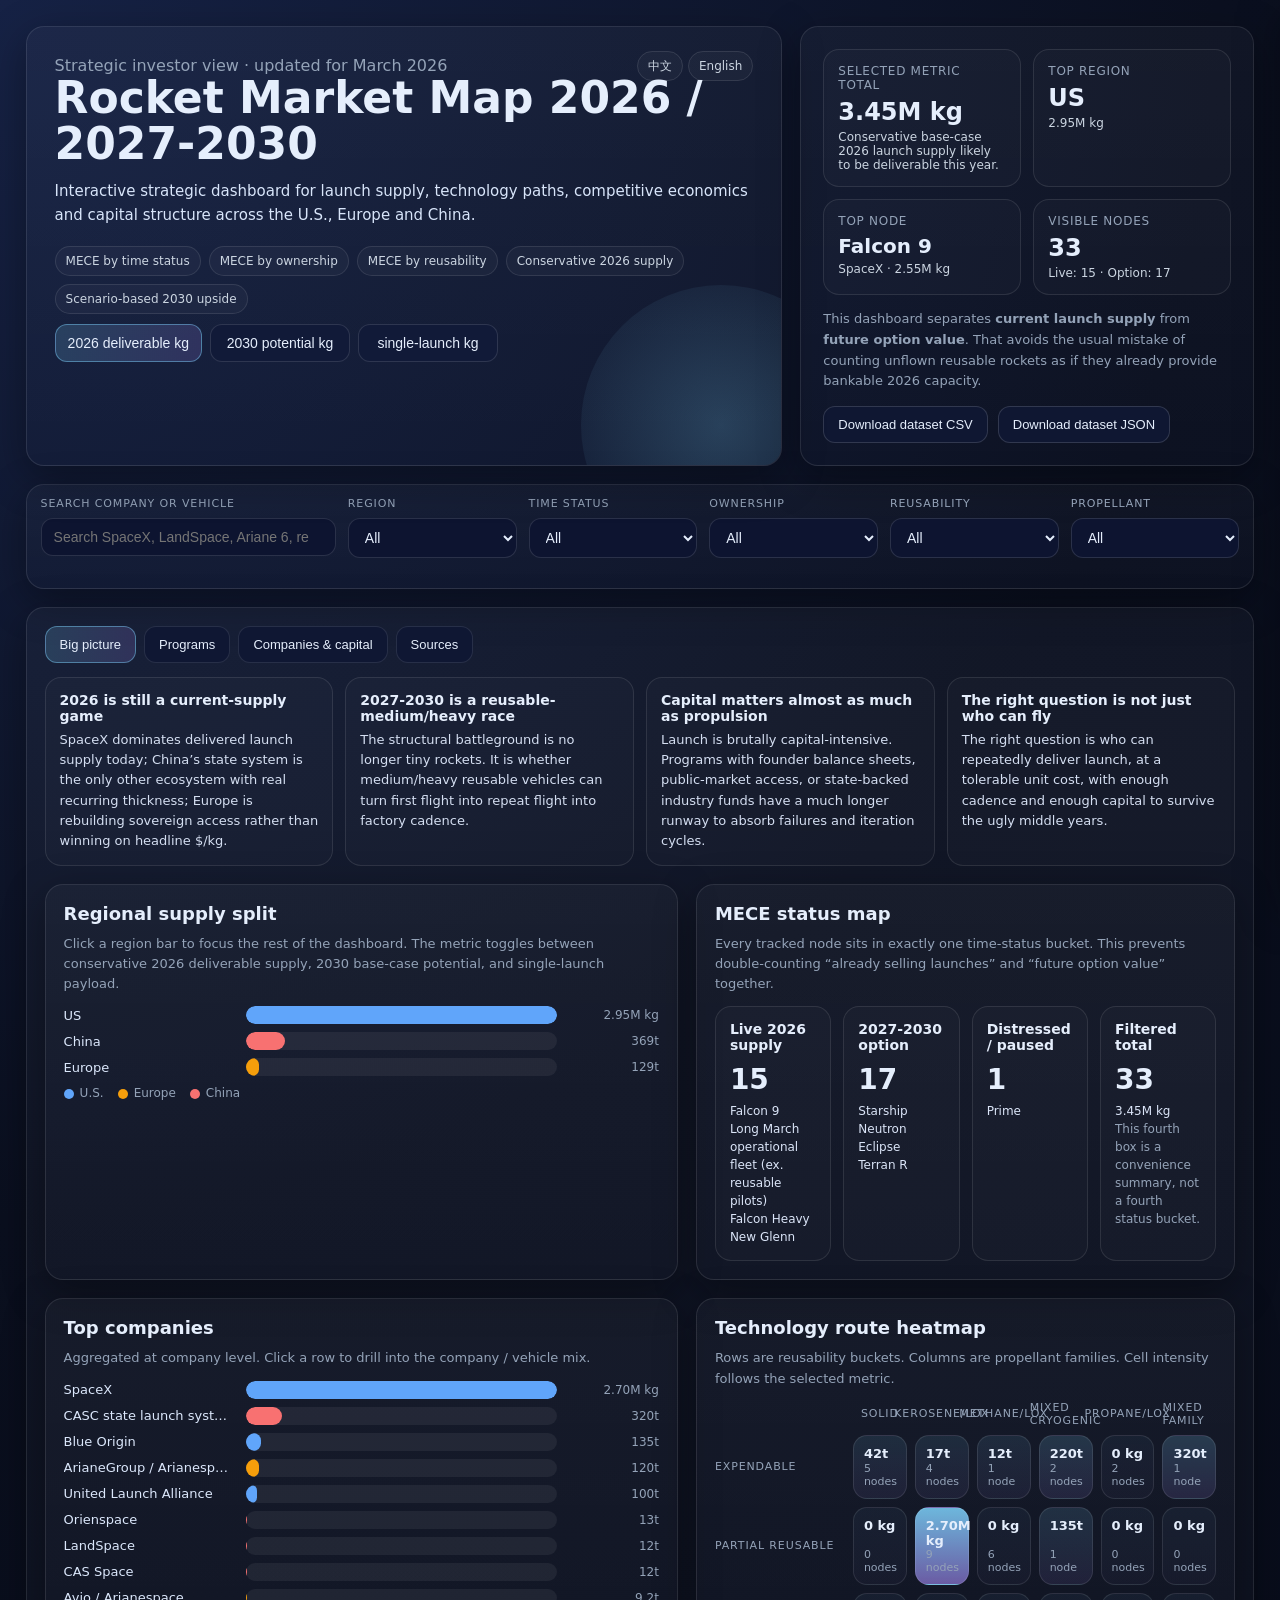
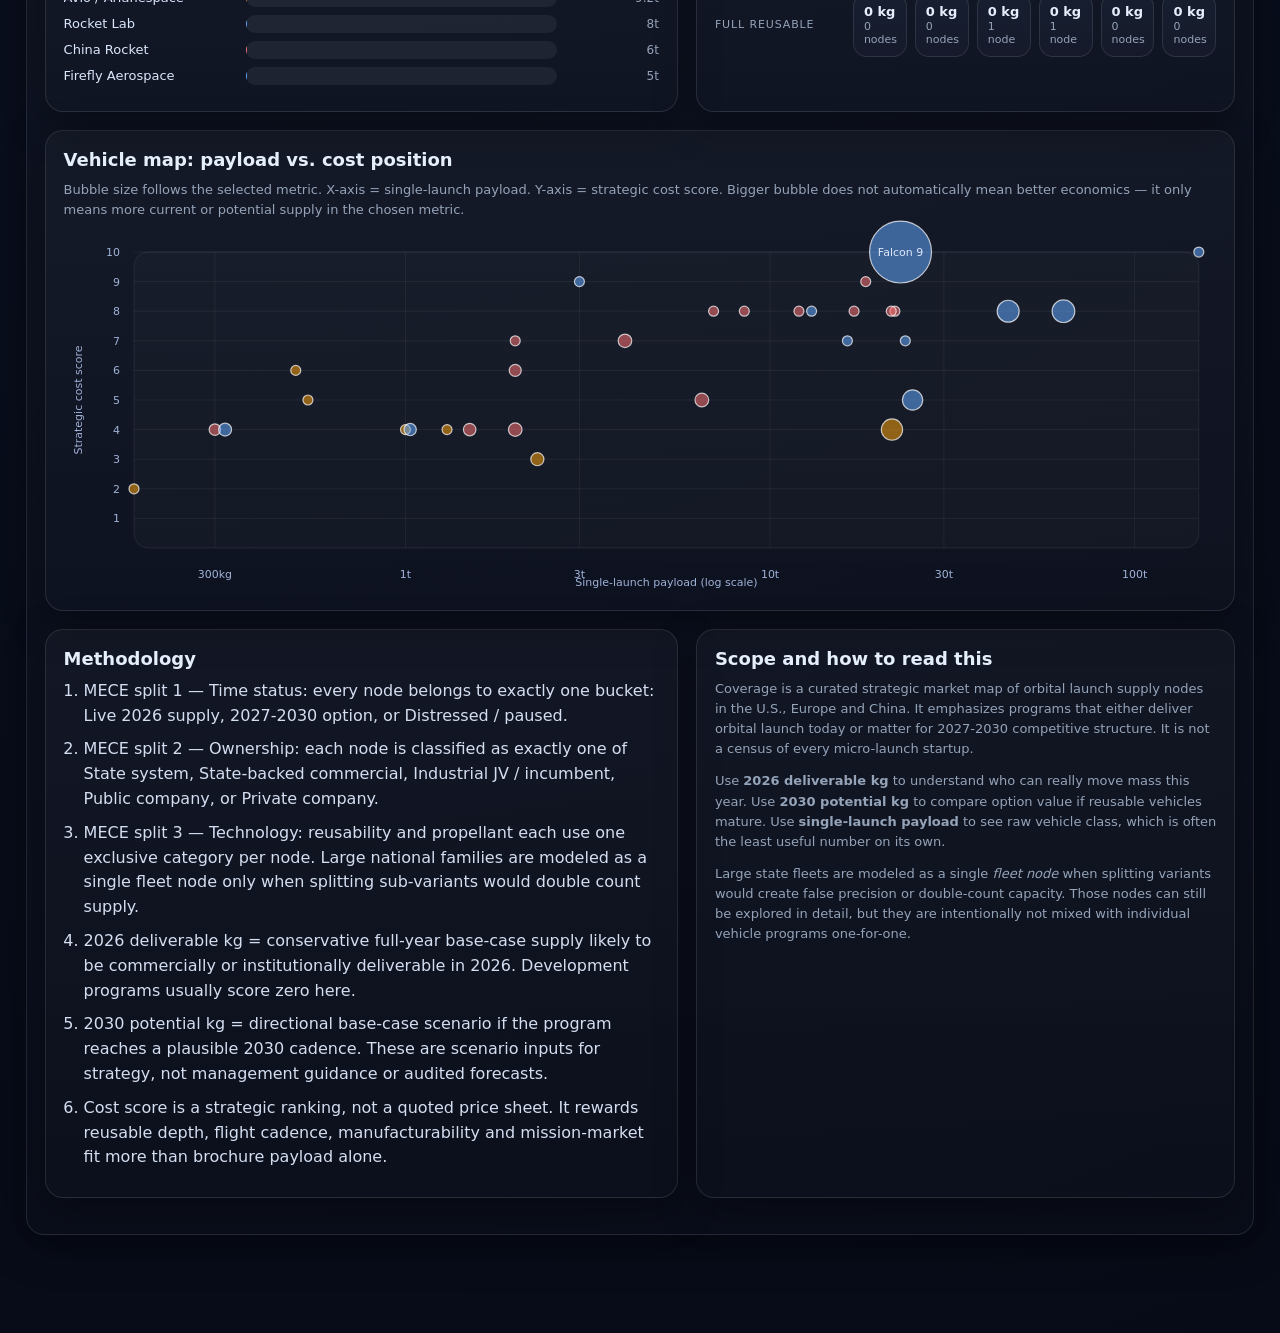
==== commit acc39b7a: "Add files via upload" ====
--- a/en.html
+++ b/en.html
@@ -1,58 +1,659 @@
 <!DOCTYPE html>
 <html lang="en">
 <head>
-<meta charset="utf-8"/>
-<meta name="viewport" content="width=device-width, initial-scale=1"/>
-<title>Global Launch Market Map 2026 / 2027–2030</title>
+<meta charset="utf-8" />
+<meta name="viewport" content="width=device-width, initial-scale=1" />
+<title>Rocket Market Map 2026 / 2027-2030</title>
 <style>
-:root{--bg:#08111f;--panel:#0f1b31;--panel2:#12223d;--text:#eef4ff;--muted:#9fb2d8;--line:rgba(255,255,255,.12);--blue:#69b3ff;--green:#6ee7b7;--yellow:#fbbf24;--red:#fb7185;--us:#60a5fa;--eu:#a78bfa;--cn:#34d399;}*{box-sizing:border-box}body{margin:0;font-family:Inter,system-ui,-apple-system,Segoe UI,Roboto,Arial,sans-serif;background:linear-gradient(180deg,#07101d,#0b1324 30%,#08111f);color:var(--text)}a{color:#9ecbff;text-decoration:none}a:hover{text-decoration:underline}.container{max-width:1320px;margin:0 auto;padding:24px}.card{background:rgba(15,27,49,.92);border:1px solid var(--line);border-radius:18px;box-shadow:0 12px 32px rgba(0,0,0,.18)}.hero{display:grid;grid-template-columns:1.35fr .95fr;gap:18px;margin-bottom:18px}@media(max-width:980px){.hero{grid-template-columns:1fr}.grid-2{grid-template-columns:1fr!important}}.hero .main,.hero .side{padding:22px}.badges{display:flex;flex-wrap:wrap;gap:8px;margin:12px 0}.badge{padding:6px 10px;border-radius:999px;border:1px solid var(--line);background:rgba(255,255,255,.04);font-size:12px;color:#d8e7ff}.tabs,.metric-switch{display:flex;flex-wrap:wrap;gap:8px}button,.btn{cursor:pointer;border:1px solid var(--line);background:rgba(255,255,255,.04);color:var(--text);padding:9px 12px;border-radius:12px}button.active{background:#16345d;border-color:#4e7fbc}.controls{display:grid;grid-template-columns:2fr repeat(5,1fr);gap:12px;padding:18px}@media(max-width:1100px){.controls{grid-template-columns:1fr 1fr}}label{display:block;font-size:12px;color:var(--muted);margin-bottom:6px}input,select{width:100%;padding:10px 12px;border-radius:12px;border:1px solid var(--line);background:#08111f;color:var(--text)}.kpis{display:grid;grid-template-columns:1fr 1fr;gap:12px}.kpi{padding:14px;border-radius:14px;background:rgba(255,255,255,.03);border:1px solid var(--line)}.kpi .label{font-size:12px;color:var(--muted)}.kpi .value{font-size:24px;font-weight:700;margin-top:6px}.kpi .sub{font-size:12px;color:#c8d7ef;margin-top:6px;line-height:1.5}.grid-2{display:grid;grid-template-columns:1fr 1fr;gap:18px;margin:18px 0}.section{padding:18px}h1{margin:8px 0 12px;font-size:clamp(28px,4vw,44px)}h2{margin:0 0 8px;font-size:22px}p.note{margin:0 0 14px;color:#c8d7ef;font-size:13px;line-height:1.55}.bar-row{margin:10px 0;padding:10px 12px;border-radius:12px;background:rgba(255,255,255,.03);border:1px solid var(--line);cursor:pointer}.bar-row:hover{background:rgba(255,255,255,.055)}.bar-head{display:flex;justify-content:space-between;gap:10px;font-size:13px}.bar{margin-top:8px;height:12px;border-radius:999px;background:rgba(255,255,255,.06);overflow:hidden}.bar>span{display:block;height:100%;border-radius:999px}.legend{display:flex;gap:16px;flex-wrap:wrap;color:var(--muted);font-size:12px;margin-top:12px}.dot{display:inline-block;width:10px;height:10px;border-radius:999px;margin-right:6px}.status-grid,.insights{display:grid;grid-template-columns:repeat(3,1fr);gap:12px}@media(max-width:1000px){.status-grid,.insights{grid-template-columns:1fr}}.tile{padding:14px;border-radius:14px;background:rgba(255,255,255,.03);border:1px solid var(--line)}.tile .big{font-size:22px;font-weight:700}.heatmap{display:grid;gap:8px}.heat-row{display:grid;grid-template-columns:140px repeat(5,1fr);gap:8px;align-items:stretch}@media(max-width:900px){.heat-row{grid-template-columns:1fr 1fr}.heat-row .row-label{grid-column:1/-1}}.hm-cell{padding:10px;border-radius:12px;border:1px solid var(--line);background:rgba(255,255,255,.03);cursor:pointer;min-height:72px}.hm-cell:hover{background:rgba(255,255,255,.055)}.hm-v{font-size:20px;font-weight:700;margin-top:6px}svg.scatter{width:100%;height:380px;background:rgba(255,255,255,.02);border:1px solid var(--line);border-radius:18px}.axis{stroke:#4b5e84;stroke-width:1}.axis-text{fill:#8ea3ca;font-size:11px}.point{cursor:pointer;fill-opacity:.85;stroke:#fff;stroke-width:1.2}.point-label{fill:#dce9ff;font-size:11px}.table-wrap{overflow:auto;border:1px solid var(--line);border-radius:14px}table{width:100%;border-collapse:collapse}th,td{padding:12px 10px;border-bottom:1px solid rgba(255,255,255,.06);font-size:13px;vertical-align:top}th{position:sticky;top:0;background:#0d1730;text-align:left}tbody tr{cursor:pointer}tbody tr:hover{background:rgba(255,255,255,.04)}.drawer-backdrop{position:fixed;inset:0;background:rgba(0,0,0,.58);display:none}.drawer{position:fixed;top:0;right:0;width:min(620px,100vw);height:100vh;background:#0b1326;border-left:1px solid var(--line);transform:translateX(100%);transition:transform .2s ease;overflow:auto}.drawer.open{transform:translateX(0)}.drawer-backdrop.open{display:block}.drawer .inner{padding:20px}.close{float:right}.small{font-size:12px;color:var(--muted)}.pill{display:inline-block;padding:4px 8px;border-radius:999px;background:rgba(255,255,255,.04);border:1px solid var(--line);margin:2px 6px 2px 0;font-size:11px}
+:root {
+  --bg: #0b1020;
+  --panel: #121932;
+  --panel2: #18213f;
+  --muted: #94a3b8;
+  --text: #e5eefc;
+  --accent: #7dd3fc;
+  --accent2: #a78bfa;
+  --good: #34d399;
+  --warn: #f59e0b;
+  --bad: #ef4444;
+  --line: rgba(255,255,255,.10);
+  --us: #60a5fa;
+  --eu: #f59e0b;
+  --cn: #f87171;
+  --shadow: 0 12px 40px rgba(0,0,0,.35);
+  --radius: 18px;
+}
+* { box-sizing: border-box; }
+html, body { margin:0; padding:0; background: radial-gradient(circle at top left, #162245 0%, #0b1020 38%, #070b17 100%); color: var(--text); font-family: Inter, ui-sans-serif, system-ui, -apple-system, BlinkMacSystemFont, "Segoe UI", sans-serif; }
+a { color: var(--accent); text-decoration: none; }
+a:hover { text-decoration: underline; }
+.container { width:min(1450px, 96vw); margin:0 auto; padding: 26px 0 80px; }
+.hero { display:grid; grid-template-columns: 1.25fr .75fr; gap:18px; align-items:stretch; margin-bottom:18px; }
+.card { background: linear-gradient(180deg, rgba(255,255,255,.03), rgba(255,255,255,.01)); border:1px solid var(--line); border-radius:var(--radius); box-shadow:var(--shadow); }
+.hero-main { padding:28px; position:relative; overflow:hidden; }
+.hero-main:before { content:''; position:absolute; inset:auto -80px -100px auto; width:280px; height:280px; border-radius:999px; background: radial-gradient(circle, rgba(125,211,252,.22), rgba(125,211,252,0)); pointer-events:none; }
+.hero h1 { margin:0 0 12px; font-size: clamp(28px, 4vw, 44px); line-height:1.04; }
+.hero p.lead { margin:0; color:#d8e5fa; font-size:15px; line-height:1.65; max-width: 78ch; }
+.subtle { color: var(--muted); }
+.hero-side { padding:22px; display:grid; grid-template-rows:auto auto 1fr; gap:14px; }
+.kpi-grid { display:grid; grid-template-columns: repeat(2, minmax(0,1fr)); gap:12px; }
+.kpi { padding:14px; border:1px solid var(--line); border-radius:16px; background:rgba(255,255,255,.02); }
+.kpi .label { font-size:12px; color:var(--muted); text-transform:uppercase; letter-spacing:.06em; }
+.kpi .value { font-size:24px; font-weight:700; margin-top:6px; }
+.kpi .delta { font-size:12px; margin-top:4px; color:#cbd5e1; }
+.badge-row { display:flex; flex-wrap:wrap; gap:8px; margin-top:18px; }
+.badge { font-size:12px; border:1px solid var(--line); padding:7px 10px; border-radius:999px; color:#cbd5e1; background:rgba(255,255,255,.03); }
+.controls { display:grid; grid-template-columns: 1.4fr repeat(5, .8fr); gap:12px; margin:0 0 18px; }
+.control { padding:12px 14px; }
+.control label { display:block; font-size:11px; color:var(--muted); text-transform:uppercase; letter-spacing:.08em; margin-bottom:8px; }
+select, input[type="search"], button.metric-btn, .chip { width:100%; background:#0d1430; color:var(--text); border:1px solid rgba(255,255,255,.12); border-radius:12px; padding:10px 12px; font-size:14px; }
+button { cursor:pointer; }
+.metric-switch { display:flex; gap:8px; flex-wrap:wrap; margin-top:10px; }
+button.metric-btn { width:auto; min-width: 140px; background:#111a38; }
+button.metric-btn.active { background: linear-gradient(90deg, rgba(125,211,252,.18), rgba(167,139,250,.18)); border-color: rgba(125,211,252,.45); }
+.grid-2 { display:grid; grid-template-columns: 1.08fr .92fr; gap:18px; margin-bottom:18px; }
+.grid-3 { display:grid; grid-template-columns: repeat(3, minmax(0,1fr)); gap:18px; margin-bottom:18px; }
+.section-card { padding:18px; }
+.section-card h2, .section-card h3 { margin:0 0 10px; font-size:18px; }
+.section-card p.note { color:var(--muted); margin:0 0 12px; font-size:13px; line-height:1.55; }
+.chart { min-height: 320px; }
+.bar-row { display:grid; grid-template-columns: 170px 1fr 90px; gap:12px; align-items:center; margin:8px 0; }
+.bar-label { font-size:13px; color:#dbe7fb; white-space:nowrap; overflow:hidden; text-overflow:ellipsis; }
+.bar-track { height:18px; background: rgba(255,255,255,.06); border-radius:999px; overflow:hidden; position:relative; }
+.bar-fill { height:100%; border-radius:999px; }
+.bar-value { font-size:12px; color:var(--muted); text-align:right; }
+.legend { display:flex; gap:14px; flex-wrap:wrap; margin-top:10px; font-size:12px; color:var(--muted); }
+.legend .dot { width:10px; height:10px; border-radius:999px; display:inline-block; margin-right:6px; vertical-align:middle; }
+.status-grid { display:grid; grid-template-columns: repeat(4, minmax(0,1fr)); gap:12px; }
+.status-box { padding:14px; border-radius:16px; border:1px solid var(--line); min-height:110px; background: rgba(255,255,255,.02); }
+.status-box h4 { margin:0 0 10px; font-size:14px; }
+.status-box .count { font-size:28px; font-weight:700; margin-bottom:6px; }
+.small-list { font-size:12px; color:#dbe5f8; line-height:1.5; }
+svg.scatter { width:100%; height:360px; display:block; overflow:visible; }
+.axis-text { fill: #9fb2d8; font-size:11px; }
+.scatter-label { font-size:11px; fill:#dfe7f7; }
+.tooltip { position:fixed; z-index:2000; background:#0b1124; color:var(--text); border:1px solid rgba(255,255,255,.16); padding:10px 12px; border-radius:12px; font-size:12px; line-height:1.4; pointer-events:none; max-width:260px; box-shadow:var(--shadow); display:none; }
+.heatmap { display:grid; gap:8px; }
+.heat-row { display:grid; grid-template-columns: 130px repeat(6, minmax(0,1fr)); gap:8px; }
+.hm-cell { min-height:64px; border-radius:14px; border:1px solid var(--line); background: rgba(255,255,255,.03); padding:10px; display:flex; flex-direction:column; justify-content:space-between; }
+.hm-cell strong { font-size:13px; }
+.hm-cell span { font-size:11px; color:var(--muted); }
+.hm-head { font-size:11px; color:var(--muted); text-transform:uppercase; letter-spacing:.08em; display:flex; align-items:center; justify-content:center; }
+.table-wrap { overflow:auto; border:1px solid var(--line); border-radius:16px; }
+table { width:100%; border-collapse: collapse; min-width: 980px; }
+th, td { padding:12px 10px; border-bottom:1px solid rgba(255,255,255,.08); font-size:13px; vertical-align:top; }
+th { position:sticky; top:0; background:#0f1732; text-align:left; color:#dce8fd; z-index:1; }
+tr:hover td { background: rgba(255,255,255,.03); }
+.pill { display:inline-block; padding:5px 8px; border-radius:999px; font-size:11px; border:1px solid var(--line); background:rgba(255,255,255,.03); margin:2px 6px 2px 0; color:#dbe7fb; }
+.score { display:inline-flex; align-items:center; gap:6px; }
+.score b { font-size:15px; }
+.score-bar { width:64px; height:7px; border-radius:999px; background:rgba(255,255,255,.08); overflow:hidden; }
+.score-bar > span { display:block; height:100%; background: linear-gradient(90deg, var(--warn), var(--good)); }
+.tabs { display:flex; gap:8px; flex-wrap:wrap; margin:0 0 14px; }
+.tab-btn { border:1px solid var(--line); background:#0f1733; color:var(--text); padding:10px 14px; border-radius:12px; font-size:13px; }
+.tab-btn.active { background: linear-gradient(90deg, rgba(125,211,252,.18), rgba(167,139,250,.18)); border-color: rgba(125,211,252,.45); }
+.tab-pane { display:none; }
+.tab-pane.active { display:block; }
+.insight-grid { display:grid; grid-template-columns: repeat(4, minmax(0,1fr)); gap:12px; }
+.insight { padding:14px; border-radius:16px; border:1px solid var(--line); background:rgba(255,255,255,.02); }
+.insight h4 { margin:0 0 6px; font-size:14px; }
+.insight p { margin:0; color:#d4def1; font-size:13px; line-height:1.55; }
+.method-list { margin:0; padding-left:20px; color:#d4def1; }
+.method-list li { margin:9px 0; line-height:1.55; }
+.drawer-backdrop { position:fixed; inset:0; background: rgba(0,0,0,.58); backdrop-filter: blur(3px); display:none; z-index:1000; }
+.drawer { position:fixed; top:0; right:0; width:min(560px, 100vw); height:100vh; background:#0c1328; border-left:1px solid var(--line); box-shadow:var(--shadow); transform:translateX(100%); transition: transform .22s ease; z-index:1001; overflow:auto; }
+.drawer.open { transform:translateX(0); }
+.drawer-backdrop.open { display:block; }
+.drawer-inner { padding:22px; }
+.drawer h2 { margin:0 0 6px; font-size:26px; }
+.drawer h3 { margin:20px 0 8px; font-size:16px; }
+.drawer .meta { color:var(--muted); font-size:13px; }
+.drawer .close { position: sticky; top: 10px; float:right; background:#0f1732; border:1px solid var(--line); color:var(--text); padding:8px 10px; border-radius:10px; }
+.drawer p { color:#d6e2f7; line-height:1.65; font-size:14px; }
+.detail-grid { display:grid; grid-template-columns: repeat(2, minmax(0,1fr)); gap:10px; }
+.detail-box { border:1px solid var(--line); border-radius:14px; padding:12px; background:rgba(255,255,255,.02); }
+.footer-actions { display:flex; gap:10px; flex-wrap:wrap; }
+.btn { border:1px solid rgba(255,255,255,.14); background:#0f1732; color:var(--text); padding:10px 14px; border-radius:12px; font-size:13px; }
+.muted-block { color:var(--muted); font-size:13px; line-height:1.6; }
+@media (max-width: 1200px) {
+  .hero, .grid-2, .grid-3, .insight-grid { grid-template-columns: 1fr; }
+  .controls { grid-template-columns: repeat(2, 1fr); }
+  .status-grid { grid-template-columns: repeat(2, minmax(0,1fr)); }
+}
+@media (max-width: 760px) {
+  .controls { grid-template-columns: 1fr; }
+  .kpi-grid, .detail-grid, .status-grid { grid-template-columns: 1fr; }
+  .heat-row { grid-template-columns: 100px repeat(3, minmax(0,1fr)); }
+  .heat-row.compact-hide > div:nth-child(n+5) { display:none; }
+}
 </style>
 </head>
 <body>
-<div class="drawer-backdrop" id="drawerBackdrop"></div><aside class="drawer" id="drawer"><div class="inner" id="drawerInner"></div></aside>
-<div class="container"><section class="hero"><div class="card main"><div class="small" id="updatedLabel"></div><div style="display:flex;justify-content:space-between;gap:12px;align-items:center;flex-wrap:wrap"><div><h1 id="pageTitle"></h1><p class="note" id="pageLead"></p></div><div><a class="badge" href="index.html">中文</a> <a class="badge" href="en.html">English</a></div></div><div class="badges" id="heroBadges"></div><div class="metric-switch" id="metricSwitch"></div></div><div class="card side"><div class="kpis" id="heroKpis"></div><p class="note" id="heroNote"></p><div style="display:flex;gap:10px;flex-wrap:wrap"><button class="btn" id="downloadCsvBtn"></button><button class="btn" id="downloadJsonBtn"></button></div></div></section><section class="card"><div class="controls"><div><label id="searchLabel" for="searchBox"></label><input id="searchBox" type="search"/></div><div><label id="regionLabel" for="regionFilter"></label><select id="regionFilter"></select></div><div><label id="bucketLabel" for="bucketFilter"></label><select id="bucketFilter"></select></div><div><label id="ownershipLabel" for="ownershipFilter"></label><select id="ownershipFilter"></select></div><div><label id="reusabilityLabel" for="reusabilityFilter"></label><select id="reusabilityFilter"></select></div><div><label id="propellantLabel" for="propellantFilter"></label><select id="propellantFilter"></select></div></div></section><section class="card section" style="margin-top:18px"><div class="tabs" id="tabs"></div></section><section class="tab-pane card section" id="tab-overview" style="margin-top:18px"><div class="insights" id="insightGrid"></div><div class="grid-2"><div class="card section"><h2 id="regionalTitle"></h2><p class="note" id="regionalNote"></p><div id="regionBars"></div><div class="legend"><span><span class="dot" style="background:var(--us)"></span>U.S.</span><span><span class="dot" style="background:var(--eu)"></span>Europe</span><span><span class="dot" style="background:var(--cn)"></span>China</span></div></div><div class="card section"><h2 id="statusTitle"></h2><p class="note" id="statusNote"></p><div class="status-grid" id="statusGrid"></div></div></div><div class="grid-2"><div class="card section"><h2 id="companiesTitle"></h2><p class="note" id="companiesNote"></p><div id="companyBars"></div></div><div class="card section"><h2 id="routeTitle"></h2><p class="note" id="routeNote"></p><div id="routeHeatmap"></div></div></div><div class="card section"><h2 id="scatterTitle"></h2><p class="note" id="scatterNote"></p><svg class="scatter" id="scatter"></svg></div></section><section class="tab-pane card section" id="tab-programs" style="display:none;margin-top:18px"><h2 id="programsTitle"></h2><p class="note" id="programsNote"></p><div class="table-wrap"><table id="programTable"></table></div></section><section class="tab-pane card section" id="tab-companies" style="display:none;margin-top:18px"><h2 id="capitalTitle"></h2><p class="note" id="capitalNote"></p><div class="table-wrap"><table id="companyTable"></table></div></section><section class="tab-pane card section" id="tab-sources" style="display:none;margin-top:18px"><h2 id="sourcesTitle"></h2><p class="note" id="sourcesNote"></p><div class="table-wrap"><table id="sourceTable"></table></div></section></div>
-<script>const DATA={"meta": {"title": "Rocket Market Map 2026 / 2027-2030", "subtitle": "Interactive strategic dashboard for launch supply, technology paths, competitive economics and capital structure across the U.S., Europe and China.", "scope_note": "Coverage is a curated strategic market map of orbital launch supply nodes in the U.S., Europe and China. It emphasizes programs that either deliver orbital launch today or matter for 2027-2030 competitive structure. It is not a census of every micro-launch startup.", "methodology": ["MECE split 1 — Time status: every node belongs to exactly one bucket: Live 2026 supply, 2027-2030 option, or Distressed / paused.", "MECE split 2 — Ownership: each node is classified as exactly one of State system, State-backed commercial, Industrial JV / incumbent, Public company, or Private company.", "MECE split 3 — Technology: reusability and propellant each use one exclusive category per node. Large national families are modeled as a single fleet node only when splitting sub-variants would double count supply.", "2026 deliverable kg = conservative full-year base-case supply likely to be commercially or institutionally deliverable in 2026. Development programs usually score zero here.", "2030 potential kg = directional base-case scenario if the program reaches a plausible 2030 cadence. These are scenario inputs for strategy, not management guidance or audited forecasts.", "Cost score is a strategic ranking, not a quoted price sheet. It rewards reusable depth, flight cadence, manufacturability and mission-market fit more than brochure payload alone."], "insights": [{"title": "2026 is still a current-supply game", "body": "SpaceX dominates delivered launch supply today; China’s state system is the only other ecosystem with real recurring thickness; Europe is rebuilding sovereign access rather than winning on headline $/kg."}, {"title": "2027-2030 is a reusable-medium/heavy race", "body": "The structural battleground is no longer tiny rockets. It is whether medium/heavy reusable vehicles can turn first flight into repeat flight into factory cadence."}, {"title": "Capital matters almost as much as propulsion", "body": "Launch is brutally capital-intensive. Programs with founder balance sheets, public-market access, or state-backed industry funds have a much longer runway to absorb failures and iteration cycles."}, {"title": "The right question is not just who can fly", "body": "The right question is who can repeatedly deliver launch, at a tolerable unit cost, with enough cadence and enough capital to survive the ugly middle years."}]}, "nodes": [{"id": "spacex_f9", "region": "US", "country": "United States", "company": "SpaceX", "vehicle": "Falcon 9", "node_type": "vehicle", "ownership_class": "Private company", "maturity_class": "Mature service", "horizon_bucket": "Live 2026 supply", "single_launch_kg": 22800, "supply_2026_kg": 2550000, "supply_2030_kg": 1800000, "flights_2026_base": 112, "flights_2030_base": 79, "reusability_class": "Partial reusable", "propellant_class": "Kerosene/LOX", "architecture_class": "Two-stage medium/heavy launcher", "lift_class": "Heavy", "cost_score": 10, "confidence": "High", "route_summary": "Reusable first stage, mature booster reuse, high-rate factory and launch cadence.", "current_reality": "The baseline industrial launch system in 2026. It is already delivering launch at aviation-like cadence compared with everyone else.", "cost_thesis": "Still the benchmark on delivered cost because reuse depth, refurbishment learning curve, internal Starlink demand and launch cadence reinforce each other.", "valuation": "$560B+ secondary-market marks (widely reported range; private)", "funding": "Historically raised external capital; current financing mostly secondary transactions rather than classic venture rounds.", "investors": "Historical disclosed investors include Google and Fidelity; deep secondary-market demand.", "sources": [{"label": "Falcon 9 official specs", "url": "https://www.spacex.com/vehicles/falcon-9/"}, {"label": "Falcon reusability in user guide", "url": "https://www.spacex.com/assets/media/falcon-users-guide-2025-05-09.pdf"}, {"label": "2025 165 launches mention", "url": "https://www.spacex.com/launches/sl-17-32"}]}, {"id": "spacex_fh", "region": "US", "country": "United States", "company": "SpaceX", "vehicle": "Falcon Heavy", "node_type": "vehicle", "ownership_class": "Private company", "maturity_class": "Mature service", "horizon_bucket": "Live 2026 supply", "single_launch_kg": 63800, "supply_2026_kg": 150000, "supply_2030_kg": 100000, "flights_2026_base": 3, "flights_2030_base": 2, "reusability_class": "Partial reusable", "propellant_class": "Kerosene/LOX", "architecture_class": "Three-core heavy launcher", "lift_class": "Heavy", "cost_score": 8, "confidence": "Medium", "route_summary": "Reusable side boosters and center-core family commonality with Falcon 9.", "current_reality": "Niche heavy-lift workhorse for missions that need more throw than Falcon 9 but not a full Starship-class vehicle.", "cost_thesis": "Competitive for specific heavy missions, but long-term economics likely get eclipsed by Starship if Starship becomes operational at scale.", "valuation": "$560B+ secondary-market marks at company level", "funding": "See SpaceX company financing context.", "investors": "See SpaceX company financing context.", "sources": [{"label": "Falcon Heavy official specs", "url": "https://www.spacex.com/vehicles/falcon-heavy"}, {"label": "Falcon user guide", "url": "https://www.spacex.com/assets/media/falcon-users-guide-2025-05-09.pdf"}]}, {"id": "spacex_starship", "region": "US", "country": "United States", "company": "SpaceX", "vehicle": "Starship", "node_type": "vehicle", "ownership_class": "Private company", "maturity_class": "Development / pre-scale", "horizon_bucket": "2027-2030 option", "single_launch_kg": 150000, "supply_2026_kg": 0, "supply_2030_kg": 6000000, "flights_2026_base": 0, "flights_2030_base": 40, "reusability_class": "Full reusable", "propellant_class": "Methane/LOX", "architecture_class": "Super heavy fully reusable stack", "lift_class": "Superheavy", "cost_score": 10, "confidence": "Low", "route_summary": "Full-stack methane reusability with on-orbit refueling ambition and very large fairing volume.", "current_reality": "Immense option value but not yet a dependable commercial supply source in the conservative 2026 base case.", "cost_thesis": "If rapid full reuse and turn-around are solved, it can rewrite the global marginal cost curve rather than just compete inside it.", "valuation": "$560B+ secondary-market marks at company level", "funding": "See SpaceX company financing context.", "investors": "See SpaceX company financing context.", "sources": [{"label": "Starship official specs", "url": "https://www.spacex.com/vehicles/starship"}, {"label": "2025 launch cadence context", "url": "https://www.spacex.com/launches/sl-17-32"}]}, {"id": "blue_new_glenn", "region": "US", "country": "United States", "company": "Blue Origin", "vehicle": "New Glenn", "node_type": "vehicle", "ownership_class": "Private company", "maturity_class": "Early operations", "horizon_bucket": "Live 2026 supply", "single_launch_kg": 45000, "supply_2026_kg": 135000, "supply_2030_kg": 900000, "flights_2026_base": 3, "flights_2030_base": 20, "reusability_class": "Partial reusable", "propellant_class": "Mixed cryogenic", "architecture_class": "Reusable first stage + hydrogen upper stage", "lift_class": "Heavy", "cost_score": 8, "confidence": "Medium", "route_summary": "Methane BE-4 booster with reusable first stage and hydrogen upper stage for high-energy missions.", "current_reality": "Now real, no longer a perpetual future promise, but still early in the cadence ramp versus Falcon-class operations.", "cost_thesis": "Can become a credible heavy reusable competitor if flight rate climbs; without cadence, fixed costs stay heavy.", "valuation": "No public valuation; founder-funded", "funding": "Jeff Bezos has said he sells about $1B of Amazon stock per year to fund Blue Origin.", "investors": "Founder-funded by Jeff Bezos.", "sources": [{"label": "New Glenn official specs", "url": "https://www.blueorigin.com/new-glenn"}, {"label": "Second flight and booster landing", "url": "https://www.reuters.com/science/blue-origin-launches-new-glenn-rocket-companys-first-nasa-scale-science-mission-2025-11-13/"}, {"label": "Bezos funding comment", "url": "https://www.reuters.com/article/world/bezos-is-selling-1-billion-of-amazon-stock-a-year-to-fund-rocket-venture-idUSKBN17731H/"}]}, {"id": "ula_vulcan", "region": "US", "country": "United States", "company": "United Launch Alliance", "vehicle": "Vulcan", "node_type": "vehicle", "ownership_class": "Industrial JV / incumbent", "maturity_class": "Early operations", "horizon_bucket": "Live 2026 supply", "single_launch_kg": 24600, "supply_2026_kg": 100000, "supply_2030_kg": 300000, "flights_2026_base": 4, "flights_2030_base": 12, "reusability_class": "Expendable", "propellant_class": "Mixed cryogenic", "architecture_class": "Methane booster + hydrogen upper stage; solid-boosted variants", "lift_class": "Heavy", "cost_score": 5, "confidence": "Medium", "route_summary": "High-performance methane/hydrogen architecture optimized for government and heavy commercial work, but without current operational reuse.", "current_reality": "Strong backlog and strong strategic relevance, but the 2026 anomaly pause lowers short-term schedule certainty.", "cost_thesis": "Reliable mission assurance matters, yet structurally it is unlikely to beat high-frequency reusable systems on long-run cost per kg.", "valuation": "$2B-$3B sale-talk valuation range (reported)", "funding": "Not venture-backed in the normal sense; Boeing/Lockheed JV with government-heavy backlog.", "investors": "Boeing, Lockheed Martin.", "sources": [{"label": "Vulcan official performance", "url": "https://www.ulalaunch.com/rockets/vulcan-centaur"}, {"label": "NSSL Lane 2 award context", "url": "https://www.reuters.com/business/aerospace-defense/spacex-ula-expected-clinch-multibillion-dollar-contract-key-pentagon-launch-2025-04-04/"}, {"label": "Pause after anomaly", "url": "https://www.airandspaceforces.com/space-force-pauses-vulcan-missions-anomaly/"}]}, {"id": "rocketlab_electron", "region": "US", "country": "United States / New Zealand operations", "company": "Rocket Lab", "vehicle": "Electron", "node_type": "vehicle", "ownership_class": "Public company", "maturity_class": "Mature service", "horizon_bucket": "Live 2026 supply", "single_launch_kg": 320, "supply_2026_kg": 8000, "supply_2030_kg": 12000, "flights_2026_base": 25, "flights_2030_base": 38, "reusability_class": "Expendable", "propellant_class": "Kerosene/LOX", "architecture_class": "Small dedicated launcher", "lift_class": "Micro", "cost_score": 4, "confidence": "High", "route_summary": "Dedicated small-launch vehicle with high cadence and strong operational discipline rather than lowest possible $/kg.", "current_reality": "Arguably the strongest pure-play small-launch franchise outside SpaceX’s rideshare gravity well.", "cost_thesis": "Electron wins on schedule control and dedicated access, not on lowest marginal cost; Neutron matters for Rocket Lab’s next step in economics.", "valuation": "Public company (market value fluctuates with share price)", "funding": "Public equity access plus operating cash generation from launch and space systems.", "investors": "Public shareholders.", "sources": [{"label": "Electron official specs", "url": "https://rocketlabcorp.com/launch/reusable-rockets/"}, {"label": "2025 21 launches official", "url": "https://rocketlabcorp.com/updates/rocket-lab-successfully-launches-for-iqps-ends-2025-with-21-launches-and-100-mission-succes/"}, {"label": "Rocket Lab Reuters company page", "url": "https://www.reuters.com/markets/companies/RKLB.O/"}]}, {"id": "rocketlab_neutron", "region": "US", "country": "United States", "company": "Rocket Lab", "vehicle": "Neutron", "node_type": "vehicle", "ownership_class": "Public company", "maturity_class": "Development / pre-scale", "horizon_bucket": "2027-2030 option", "single_launch_kg": 13000, "supply_2026_kg": 0, "supply_2030_kg": 325000, "flights_2026_base": 0, "flights_2030_base": 25, "reusability_class": "Partial reusable", "propellant_class": "Methane/LOX", "architecture_class": "Reusable medium launcher", "lift_class": "Medium", "cost_score": 8, "confidence": "Medium", "route_summary": "Medium reusable rocket sized for constellation deployment, national security and cargo missions.", "current_reality": "Important strategic option, but delayed to late 2026 after a tank test failure so it is not counted in conservative 2026 live supply.", "cost_thesis": "Among the clearest non-SpaceX medium-class reusable cost threats if Rocket Lab converts development discipline into cadence.", "valuation": "Public company (vehicle option embedded in Rocket Lab market cap)", "funding": "Funded through public company balance sheet and capital markets.", "investors": "Public shareholders.", "sources": [{"label": "Neutron payload guide", "url": "https://rocketlabcorp.com/assets/Uploads/Rocket-Lab-Neutron-PUG-reduced-final.pdf"}, {"label": "Neutron $55M pricing and delay discussion", "url": "https://www.investors.com/news/rocket-lab-earnings-q4-2025-rklb-stock-ast-spacemobile-asts-spacex/"}]}, {"id": "firefly_alpha", "region": "US", "country": "United States", "company": "Firefly Aerospace", "vehicle": "Alpha", "node_type": "vehicle", "ownership_class": "Public company", "maturity_class": "Operational / scaling", "horizon_bucket": "Live 2026 supply", "single_launch_kg": 1030, "supply_2026_kg": 5000, "supply_2030_kg": 12000, "flights_2026_base": 5, "flights_2030_base": 12, "reusability_class": "Expendable", "propellant_class": "Kerosene/LOX", "architecture_class": "Small launcher", "lift_class": "Small", "cost_score": 4, "confidence": "Medium", "route_summary": "Carbon-composite small launcher with responsive-space positioning.", "current_reality": "A real launcher business, but still working through reliability perception and scale-up in a crowded small-launch market.", "cost_thesis": "Useful for responsive and sovereign niches; structurally less advantaged than reusable medium launchers on long-run $/kg.", "valuation": "$6.32B IPO valuation in 2025; public thereafter", "funding": "$175M Series D in 2024 at >$2B, then $868M IPO in 2025.", "investors": "Northrop Grumman, RPM Ventures, AE Industrial Partners and public shareholders.", "sources": [{"label": "Alpha official specs", "url": "https://fireflyspace.com/alpha/"}, {"label": "Series D official release", "url": "https://fireflyspace.com/news/firefly-aerospace-closes-oversubscribed-175-million-series-d-capital-raise-with-new-lead-investor/"}, {"label": "IPO valuation Reuters", "url": "https://www.reuters.com/business/aerospace-defense/firefly-raises-868-million-upsized-us-ipo-it-sets-sights-positive-liftoff-2025-08-06/"}]}, {"id": "firefly_eclipse", "region": "US", "country": "United States", "company": "Firefly Aerospace", "vehicle": "Eclipse", "node_type": "vehicle", "ownership_class": "Public company", "maturity_class": "Development / pre-scale", "horizon_bucket": "2027-2030 option", "single_launch_kg": 16300, "supply_2026_kg": 0, "supply_2030_kg": 163000, "flights_2026_base": 0, "flights_2030_base": 10, "reusability_class": "Partial reusable", "propellant_class": "Kerosene/LOX", "architecture_class": "Reusable medium launcher", "lift_class": "Medium", "cost_score": 7, "confidence": "Medium", "route_summary": "Firefly + Northrop medium launcher combining Alpha-derived propulsion and Antares heritage.", "current_reality": "Strategically significant because it moves Firefly up the value chain from small launch to a much more relevant market segment.", "cost_thesis": "If it enters service on time, it could become a credible mid-market alternative where national security diversification matters.", "valuation": "See Firefly company valuation", "funding": "Supported by Northrop partnership and Firefly public-market access.", "investors": "Northrop Grumman and public shareholders.", "sources": [{"label": "Eclipse official specs", "url": "https://fireflyspace.com/eclipse/"}, {"label": "Northrop $50M strategic investment Reuters", "url": "https://www.reuters.com/business/aerospace-defense/northrop-grumman-invests-50-million-space-startup-firefly-aerospace-2025-05-29/"}]}, {"id": "relativity_terranr", "region": "US", "country": "United States", "company": "Relativity Space", "vehicle": "Terran R", "node_type": "vehicle", "ownership_class": "Private company", "maturity_class": "Development / pre-scale", "horizon_bucket": "2027-2030 option", "single_launch_kg": 23500, "supply_2026_kg": 0, "supply_2030_kg": 470000, "flights_2026_base": 0, "flights_2030_base": 20, "reusability_class": "Partial reusable", "propellant_class": "Methane/LOX", "architecture_class": "Reusable medium-heavy launcher", "lift_class": "Heavy", "cost_score": 7, "confidence": "Low", "route_summary": "Reusable methane launcher aimed at the constellation and large-payload market; no longer centered on maximal 3D-printing novelty.", "current_reality": "A meaningful backlog exists, but until first flight and production ramp happen, Terran R is still option value rather than dependable supply.", "cost_thesis": "The architecture makes sense economically; the real question is execution speed and capital durability.", "valuation": "$4.2B last widely cited private valuation mark (2021); newer capital terms not fully public", "funding": "$650M round in 2021; Eric Schmidt-backed recapitalization later reported but not fully disclosed.", "investors": "Historical investors include Fidelity, Baillie Gifford, Mark Cuban; later strategic backing from Eric Schmidt.", "sources": [{"label": "Terran R official specs", "url": "https://www.relativityspace.com/terran-r"}, {"label": "Terran R 2025 program update", "url": "https://www.relativityspace.com/press-release/2025/3/7/rycbar123"}, {"label": "SES Terran R backlog update", "url": "https://www.ses.com/press-release/ses-relativity-space-expand-multi-launch-agreement-terran-r"}]}, {"id": "stoke_nova", "region": "US", "country": "United States", "company": "Stoke Space", "vehicle": "Nova", "node_type": "vehicle", "ownership_class": "Private company", "maturity_class": "Development / pre-scale", "horizon_bucket": "2027-2030 option", "single_launch_kg": 3000, "supply_2026_kg": 0, "supply_2030_kg": 150000, "flights_2026_base": 0, "flights_2030_base": 50, "reusability_class": "Full reusable", "propellant_class": "Mixed cryogenic", "architecture_class": "Fully reusable two-stage launcher", "lift_class": "Medium", "cost_score": 9, "confidence": "Low", "route_summary": "One of the purest full-and-rapid-reuse plays outside SpaceX, including a reusable upper stage with metallic heat shield.", "current_reality": "Technically ambitious and strategically interesting, but still pre-revenue launch option value.", "cost_thesis": "If upper-stage rapid reuse works, the cost curve could be extraordinary; if not, the architecture loses its core edge.", "valuation": "Undisclosed private valuation", "funding": "$260M Series C in 2025; then $510M Series D plus $100M debt facility; total capital raised approached $1B.", "investors": "US Innovative Technology Fund, Breakthrough Energy Ventures, Glade Brook, Point72 Ventures, Woven, Y Combinator and others.", "sources": [{"label": "Nova official specs", "url": "https://www.stokespace.com/nova/"}, {"label": "Series C Reuters", "url": "https://www.reuters.com/lifestyle/science/reusable-rocket-startup-stoke-space-raises-260-million-series-c-round-2025-01-15/"}, {"label": "Series D official", "url": "https://www.stokespace.com/stoke-space-technologies-raises-510-million-to-scale-manufacturing-of-fully-reusable-nova-launch-vehicle/"}]}, {"id": "ariane6", "region": "Europe", "country": "Europe", "company": "ArianeGroup / Arianespace", "vehicle": "Ariane 6", "node_type": "vehicle", "ownership_class": "Industrial JV / incumbent", "maturity_class": "Operational / ramping", "horizon_bucket": "Live 2026 supply", "single_launch_kg": 21600, "supply_2026_kg": 120000, "supply_2030_kg": 180000, "flights_2026_base": 8, "flights_2030_base": 10, "reusability_class": "Expendable", "propellant_class": "Mixed cryogenic", "architecture_class": "Hydrogen core + solid boosters", "lift_class": "Heavy", "cost_score": 4, "confidence": "Medium", "route_summary": "Europe’s main sovereign launcher, optimized for mission assurance and autonomy rather than low marginal cost.", "current_reality": "A real heavy launcher, back in service, and central to Europe’s independent access-to-space story.", "cost_thesis": "Strategically indispensable, but hard to see it becoming the global cost leader versus high-frequency reusable systems.", "valuation": "ArianeGroup is a 50/50 Airbus-Safran industrial joint venture", "funding": "Industrial incumbent backed by European institutional demand rather than venture capital.", "investors": "Airbus, Safran.", "sources": [{"label": "Ariane 6 official overview", "url": "https://www.esa.int/Enabling_Support/Space_Transportation/Launch_vehicles/Ariane_6_overview"}, {"label": "Ariane 64 first 20-ton mission", "url": "https://newsroom.arianespace.com/?p=48728"}, {"label": "Ariane 64 key numbers", "url": "https://ariane.group/en/news/number-crunching-ariane-6-ariane-62-and-ariane-64/"}]}, {"id": "vega_c", "region": "Europe", "country": "Europe / Italy-led", "company": "Avio / Arianespace", "vehicle": "Vega C", "node_type": "vehicle", "ownership_class": "Public company", "maturity_class": "Operational", "horizon_bucket": "Live 2026 supply", "single_launch_kg": 2300, "supply_2026_kg": 9200, "supply_2030_kg": 15000, "flights_2026_base": 4, "flights_2030_base": 6, "reusability_class": "Expendable", "propellant_class": "Solid", "architecture_class": "Small-medium solid launcher", "lift_class": "Medium", "cost_score": 3, "confidence": "Medium", "route_summary": "Solid-powered small/medium launcher aimed at European sovereign and science payloads.", "current_reality": "Important to Europe’s launcher stack after return to flight, but not a global cost-outlier.", "cost_thesis": "Solid launchers remain useful for responsive and sovereign niches, but usually lose on structural cost to reusable liquids over time.", "valuation": "Public company (Avio)", "funding": "Public-market and institutional European launcher support.", "investors": "Public shareholders; Leonardo retained a strategic stake after placement.", "sources": [{"label": "Vega C official specs", "url": "https://www.arianespace.com/vega-c/"}, {"label": "Avio corporate page", "url": "https://www.avio.com/"}]}, {"id": "isar_spectrum", "region": "Europe", "country": "Germany", "company": "Isar Aerospace", "vehicle": "Spectrum", "node_type": "vehicle", "ownership_class": "Private company", "maturity_class": "Development / pre-scale", "horizon_bucket": "2027-2030 option", "single_launch_kg": 1000, "supply_2026_kg": 0, "supply_2030_kg": 15000, "flights_2026_base": 0, "flights_2030_base": 15, "reusability_class": "Expendable", "propellant_class": "Propane/LOX", "architecture_class": "Small launcher", "lift_class": "Small", "cost_score": 4, "confidence": "Low", "route_summary": "European small launcher using LOX/propane and in-house engines, optimized for dedicated smallsat access.", "current_reality": "One of Europe’s most important launch startups, but still post-testflight rather than mature supply.", "cost_thesis": "Can matter for sovereign access and dedicated missions; unlikely by itself to reset global launch pricing.", "valuation": "~$1B private valuation commonly cited around recent rounds", "funding": ">€400M raised; €150M Eldridge financing in 2025.", "investors": "7-Industries, Bayern Kapital, Earlybird, HV Capital, Lakestar, Porsche SE, UVC, Vsquared, Eldridge.", "sources": [{"label": "Spectrum official specs", "url": "https://www.isaraerospace.com/spectrum"}, {"label": "Eldridge financing official", "url": "https://www.isaraerospace.com/press/isar-aerospace-signs-agreement-with-eldridge-industries-for-eur-150m-financing"}, {"label": "Reuters financing coverage", "url": "https://www.reuters.com/business/aerospace-defense/german-space-startup-isar-aerospace-secures-150-million-euro-fund-2025-06-25/"}]}, {"id": "pld_miura5", "region": "Europe", "country": "Spain", "company": "PLD Space", "vehicle": "Miura 5", "node_type": "vehicle", "ownership_class": "Private company", "maturity_class": "Development / pre-scale", "horizon_bucket": "2027-2030 option", "single_launch_kg": 540, "supply_2026_kg": 0, "supply_2030_kg": 16200, "flights_2026_base": 0, "flights_2030_base": 30, "reusability_class": "Partial reusable", "propellant_class": "Kerosene/LOX", "architecture_class": "Small launcher with recovered first stage", "lift_class": "Small", "cost_score": 5, "confidence": "Medium", "route_summary": "Spanish small launcher with ocean-recovered first stage and strong industrialization ambition.", "current_reality": "Still pre-scale orbital supply, but one of Europe’s best-capitalized launcher startups and unusually explicit about factory/output ambitions.", "cost_thesis": "Could become a credible regional operator; likely more important as a sovereign and regional option than as a global cost killer.", "valuation": "Private; exact valuation undisclosed", "funding": ">€350M total after March 2026 Series C.", "investors": "Mitsubishi Electric, CDTI/INNVIERTE, COFIDES, Nazca and prior Spanish backers.", "sources": [{"label": "Miura 5 program page", "url": "https://spark-program.pldspace.com/en/opportunity-overview.html"}, {"label": "PLD Series C Reuters", "url": "https://www.reuters.com/business/aerospace-defense/spains-pld-space-raises-209-million-latest-funding-round-2026-03-04/"}]}, {"id": "maia_launcher", "region": "Europe", "country": "France", "company": "MaiaSpace", "vehicle": "Maia launcher", "node_type": "vehicle", "ownership_class": "Industrial JV / incumbent", "maturity_class": "Development / pre-scale", "horizon_bucket": "2027-2030 option", "single_launch_kg": 500, "supply_2026_kg": 0, "supply_2030_kg": 10000, "flights_2026_base": 0, "flights_2030_base": 20, "reusability_class": "Partial reusable", "propellant_class": "Methane/LOX", "architecture_class": "Mini launcher with reusable and expendable variants", "lift_class": "Small", "cost_score": 6, "confidence": "Low", "route_summary": "ArianeGroup-backed partially reusable European mini-launcher using bio-methane and LOX.", "current_reality": "Strategically important because it is Europe’s most serious incumbent-backed reusable launcher attempt.", "cost_thesis": "The economics depend on whether ArianeGroup can turn incumbent industrial depth into startup-like execution speed.", "valuation": "No standalone public valuation; ArianeGroup subsidiary", "funding": "Backed inside ArianeGroup / European institutional ecosystem.", "investors": "ArianeGroup.", "sources": [{"label": "Maia launcher official specs", "url": "https://www.maia-space.com/our-launcher/"}, {"label": "Eutelsat multi-launch deal Reuters", "url": "https://www.reuters.com/business/media-telecom/starlink-rival-eutelsat-signs-deal-with-europes-maiaspace-launch-satellites-2026-01-16/"}]}, {"id": "rfa_one", "region": "Europe", "country": "Germany", "company": "Rocket Factory Augsburg", "vehicle": "RFA One", "node_type": "vehicle", "ownership_class": "Private company", "maturity_class": "Development / pre-scale", "horizon_bucket": "2027-2030 option", "single_launch_kg": 1300, "supply_2026_kg": 0, "supply_2030_kg": 13000, "flights_2026_base": 0, "flights_2030_base": 10, "reusability_class": "Expendable", "propellant_class": "Kerosene/LOX", "architecture_class": "Three-stage small launcher", "lift_class": "Small", "cost_score": 4, "confidence": "Low", "route_summary": "Small launcher using staged-combustion RP-1/LOX engines and an orbital transfer stage.", "current_reality": "Still a development-stage European contender rather than dependable launch supply.", "cost_thesis": "Potentially cost-competitive among European microlaunchers, but not obviously disruptive against reusable mid-lift systems globally.", "valuation": "Private; not broadly disclosed", "funding": "Privately funded with industrial/PE backing.", "investors": "Backers reported to include KKR, OHB and Apollo Capital Partners.", "sources": [{"label": "RFA One official specs", "url": "https://www.rfa.space/rfa-one/"}, {"label": "ESA Flight Ticket contract", "url": "https://www.esa.int/Enabling_Support/Space_Transportation/Boost/Flight_ticket_initiative_more_tickets_booked_flying_with_RFA_One"}]}, {"id": "orbex_prime", "region": "Europe", "country": "United Kingdom", "company": "Orbex", "vehicle": "Prime", "node_type": "vehicle", "ownership_class": "Private company", "maturity_class": "Distressed / paused", "horizon_bucket": "Distressed / paused", "single_launch_kg": 180, "supply_2026_kg": 0, "supply_2030_kg": 0, "flights_2026_base": 0, "flights_2030_base": 0, "reusability_class": "Expendable", "propellant_class": "Propane/LOX", "architecture_class": "Micro launcher", "lift_class": "Micro", "cost_score": 2, "confidence": "High", "route_summary": "Bio-propane micro-launch concept with future-reuse aspirations.", "current_reality": "Entered administration in February 2026, so it should not be treated as dependable future capacity today.", "cost_thesis": "In the current state, there is no investable launch-supply thesis until restructuring or asset sale clarifies the path forward.", "valuation": "About $220M after 2022 fundraising (reported), but now distressed", "funding": "Mix of grants and private equity prior to administration.", "investors": "Included UK government-related backing and Scottish National Investment Bank; now in administration.", "sources": [{"label": "Orbex payload page", "url": "https://orbex.space/launch-services/payloads"}, {"label": "Reuters administration report", "url": "https://www.reuters.com/business/aerospace-defense/orbex-appoints-frp-administrators-advisory-firm-says-2026-02-18/"}]}, {"id": "longmarch_fleet", "region": "China", "country": "China", "company": "CASC state launch system", "vehicle": "Long March operational fleet (ex. reusable pilots)", "node_type": "fleet", "ownership_class": "State system", "maturity_class": "Mature service", "horizon_bucket": "Live 2026 supply", "single_launch_kg": null, "supply_2026_kg": 320000, "supply_2030_kg": 500000, "flights_2026_base": 70, "flights_2030_base": 95, "reusability_class": "Expendable", "propellant_class": "Mixed family", "architecture_class": "National launch fleet", "lift_class": "Fleet aggregate", "cost_score": 6, "confidence": "Medium", "route_summary": "China’s state launch backbone spanning multiple expendable liquid and solid families with rising cadence and constellation demand.", "current_reality": "The second-deepest launch ecosystem in the world after the U.S. when measured by recurring annual flight tempo.", "cost_thesis": "Powerful on throughput and state-backed demand capture, but still behind the best reusable commercial systems on pure structural cost efficiency.", "valuation": "Not meaningful in venture terms", "funding": "State budget, industrial capex and national program support.", "investors": "State-funded.", "sources": [{"label": "2025 CASC launch record", "url": "https://www.spacechina.com/n25/n2014789/n2014804/c4519461/content.html"}, {"label": "2025 China payload mass analysis", "url": "https://www.futurephecda.com/news/67782"}]}, {"id": "longmarch_12a", "region": "China", "country": "China", "company": "CASC / SAST", "vehicle": "Long March 12A", "node_type": "vehicle", "ownership_class": "State system", "maturity_class": "Development / pre-scale", "horizon_bucket": "2027-2030 option", "single_launch_kg": 12000, "supply_2026_kg": 0, "supply_2030_kg": 120000, "flights_2026_base": 0, "flights_2030_base": 10, "reusability_class": "Partial reusable", "propellant_class": "Methane/LOX", "architecture_class": "Reusable first-stage state launcher", "lift_class": "Medium", "cost_score": 8, "confidence": "Low", "route_summary": "State-backed methane reusable first-stage program, China’s main internal answer to the reusable medium-heavy market shift.", "current_reality": "Key technical signal but still not counted as dependable 2026 supply after its first recovery attempt failed.", "cost_thesis": "If scaled, it can compress the gap between China’s state system and commercial reusable challengers.", "valuation": "Not meaningful in venture terms", "funding": "State-funded program.", "investors": "State-funded.", "sources": [{"label": "CNSA Long March 12A launch notice", "url": "https://www.cnsa.gov.cn/n6758823/n6758838/c10723120/content.html"}, {"label": "Reuters on failed recovery", "url": "https://www.reuters.com/science/china-fails-recover-first-stage-reusable-long-march-12a-rocket-xinhua-reports-2025-12-23/"}]}, {"id": "jielong3", "region": "China", "country": "China", "company": "China Rocket", "vehicle": "Jielong-3", "node_type": "vehicle", "ownership_class": "State-backed commercial", "maturity_class": "Operational", "horizon_bucket": "Live 2026 supply", "single_launch_kg": 1500, "supply_2026_kg": 6000, "supply_2030_kg": 12000, "flights_2026_base": 4, "flights_2030_base": 8, "reusability_class": "Expendable", "propellant_class": "Solid", "architecture_class": "Sea/land-launch commercial solid launcher", "lift_class": "Small", "cost_score": 4, "confidence": "Medium", "route_summary": "Fast-response commercial solid launcher positioned for constellation deployment and replenishment.", "current_reality": "A real commercial supply node inside China’s state-backed ecosystem.", "cost_thesis": "Useful tactical launcher, but long-run global cost leadership is unlikely without reuse.", "valuation": "State-backed commercial entity; private valuation not central", "funding": "Backed through the CASC ecosystem.", "investors": "State-backed commercial platform.", "sources": [{"label": "Jielong-3 official specs", "url": "https://www.spacechina.com/n25/n146/n238/n12985/c3961284/content.html"}, {"label": "2025 mission example", "url": "https://www.stdaily.com/web/gdxw/2025-09/09/content_397386.html"}]}, {"id": "landspace_zq2e", "region": "China", "country": "China", "company": "LandSpace", "vehicle": "Zhuque-2E", "node_type": "vehicle", "ownership_class": "Private company", "maturity_class": "Operational", "horizon_bucket": "Live 2026 supply", "single_launch_kg": 4000, "supply_2026_kg": 12000, "supply_2030_kg": 24000, "flights_2026_base": 3, "flights_2030_base": 6, "reusability_class": "Expendable", "propellant_class": "Methane/LOX", "architecture_class": "Medium launcher", "lift_class": "Medium", "cost_score": 7, "confidence": "Medium", "route_summary": "Commercial methane launcher already in service; important because it validates engine, tanks and supply chain ahead of Zhuque-3.", "current_reality": "One of China’s few truly operational next-gen commercial liquid launchers.", "cost_thesis": "Not the end-state economics, but a critical stepping stone that de-risks LandSpace’s reusable future.", "valuation": "Common market marks range roughly from RMB 11.8B to RMB 22B depending on reference transaction", "funding": "Multiple large rounds plus state-industry fund support; IPO process underway.", "investors": "Matrix Partners China, HongShan/Sequoia China, Country Garden Ventures, Yizhuang Industrial Fund and national industry/manufacturing funds.", "sources": [{"label": "Zhuque-2E commercial ops official", "url": "https://www.landspace.com/news-detail.html?itemid=59"}, {"label": "Blue Arrow financing background article", "url": "https://www.21jingji.com/article/20260105/herald/b964c88b8e23c09f5db0ba3290f62642.html"}]}, {"id": "landspace_zq3", "region": "China", "country": "China", "company": "LandSpace", "vehicle": "Zhuque-3", "node_type": "vehicle", "ownership_class": "Private company", "maturity_class": "Development / pre-scale", "horizon_bucket": "2027-2030 option", "single_launch_kg": 18300, "supply_2026_kg": 0, "supply_2030_kg": 360000, "flights_2026_base": 0, "flights_2030_base": 20, "reusability_class": "Partial reusable", "propellant_class": "Methane/LOX", "architecture_class": "Reusable medium-heavy launcher", "lift_class": "Medium", "cost_score": 9, "confidence": "Low", "route_summary": "China’s strongest private reusable methalox contender so far, targeting constellation-scale deployment.", "current_reality": "A very important option on the Chinese cost curve, but not yet dependable 2026 supply in a conservative investor base case.", "cost_thesis": "If rapid reuse and production mature, Zhuque-3 could become one of the two or three most important Chinese cost leaders by 2030.", "valuation": "See LandSpace company valuation context", "funding": "See LandSpace company funding context.", "investors": "See LandSpace company investor context.", "sources": [{"label": "Zhuque-3 official mission page", "url": "https://www.landspace.com/news-detail.html?itemid=66"}, {"label": "CNSA note on Zhuque-3 entry to orbit", "url": "https://www.cnsa.gov.cn/n6758823/n6758838/c10720622/content.html"}]}, {"id": "spacepioneer_tl2", "region": "China", "country": "China", "company": "Space Pioneer", "vehicle": "Tianlong-2", "node_type": "vehicle", "ownership_class": "Private company", "maturity_class": "Operational", "horizon_bucket": "Live 2026 supply", "single_launch_kg": 2000, "supply_2026_kg": 4000, "supply_2030_kg": 8000, "flights_2026_base": 2, "flights_2030_base": 4, "reusability_class": "Expendable", "propellant_class": "Kerosene/LOX", "architecture_class": "Medium launcher", "lift_class": "Medium", "cost_score": 6, "confidence": "Medium", "route_summary": "China’s first private liquid launcher to reach orbit, providing a practical bridge to Tianlong-3.", "current_reality": "Operational proof matters more than raw payload here: it shows Space Pioneer can close a launch loop, not just build hardware.", "cost_thesis": "Economics matter, but Tianlong-2 is most valuable as a credibility bridge to the much more consequential Tianlong-3.", "valuation": "Common private-market marks around RMB 22.5B", "funding": "Cumulative funding reportedly >RMB 4B, including nearly RMB 2.5B added in 2025.", "investors": "Bohai / Boyu Capital-related backers, CICC Capital, state asset managers and regional industry funds.", "sources": [{"label": "Tianlong-2 launch description", "url": "https://www.cnsa.gov.cn/n6758823/n6758838/c10006032/content.html"}, {"label": "2025 large financing round", "url": "https://www.stcn.com/article/detail/3371569.html"}]}, {"id": "spacepioneer_tl3", "region": "China", "country": "China", "company": "Space Pioneer", "vehicle": "Tianlong-3", "node_type": "vehicle", "ownership_class": "Private company", "maturity_class": "Development / pre-scale", "horizon_bucket": "2027-2030 option", "single_launch_kg": 17000, "supply_2026_kg": 0, "supply_2030_kg": 340000, "flights_2026_base": 0, "flights_2030_base": 20, "reusability_class": "Partial reusable", "propellant_class": "Kerosene/LOX", "architecture_class": "Reusable medium-heavy launcher", "lift_class": "Medium", "cost_score": 8, "confidence": "Low", "route_summary": "Falcon-9-class Chinese commercial launcher targeting high-frequency constellation deployment with reusable first stage.", "current_reality": "High strategic relevance, but not yet dependable live supply in 2026 base-case accounting.", "cost_thesis": "One of China’s best shots at a genuinely high-throughput, lower-cost reusable launch business if cadence and manufacturing materialize.", "valuation": "Common private-market marks around RMB 22.5B", "funding": "Near-RMB 2.5B added in 2025 across Pre-D and D; cumulative funding reportedly >RMB 4B.", "investors": "National/regional asset managers and industry funds, including Guoyu Gaohua, Jinan/Jigang-related capital, Dongfang Asset and others.", "sources": [{"label": "Tianlong-3 sea hot fire article", "url": "https://www.ncsti.gov.cn/kjdt/kjrd/qtrd_kjrd/202509/t20250916_219249.html"}, {"label": "Additional financing release", "url": "https://www.stcn.com/article/detail/3371569.html"}]}, {"id": "galactic_ceres1", "region": "China", "country": "China", "company": "Galactic Energy", "vehicle": "Ceres-1 family", "node_type": "fleet", "ownership_class": "Private company", "maturity_class": "Operational", "horizon_bucket": "Live 2026 supply", "single_launch_kg": 300, "supply_2026_kg": 2100, "supply_2030_kg": 3000, "flights_2026_base": 7, "flights_2030_base": 10, "reusability_class": "Expendable", "propellant_class": "Solid", "architecture_class": "Micro-launch family", "lift_class": "Micro", "cost_score": 4, "confidence": "Medium", "route_summary": "Solid-fueled micro-launch fleet that gives Galactic Energy real market credibility today while larger reusable vehicles mature.", "current_reality": "One of China’s most proven private launch businesses by actual delivery count, not just technical ambition.", "cost_thesis": "Economically a niche product; strategically its main value is the operating base and customer trust it gives Galactic Energy before Pallas scales.", "valuation": "Common market marks around RMB 15B", "funding": ">RMB 5B cumulative financing reported by late 2025.", "investors": "Beijing commercial-space fund, Nanjing innovation capital, Sichuan industry funds and other Chinese institutional backers.", "sources": [{"label": "2026 launch and 21 commercial deliveries", "url": "https://www.21jingji.com/article/20260116/herald/668b07b0485d2a59cf755ff0b6275ef7.html"}, {"label": "Ceres-1 official/market record note", "url": "https://www.news.cn/tech/20220810/4da344b295af43fb82821a7bf6a61c3f/c.html"}]}, {"id": "galactic_pallas1", "region": "China", "country": "China", "company": "Galactic Energy", "vehicle": "Pallas-1", "node_type": "vehicle", "ownership_class": "Private company", "maturity_class": "Development / pre-scale", "horizon_bucket": "2027-2030 option", "single_launch_kg": 7000, "supply_2026_kg": 0, "supply_2030_kg": 140000, "flights_2026_base": 0, "flights_2030_base": 20, "reusability_class": "Partial reusable", "propellant_class": "Kerosene/LOX", "architecture_class": "Reusable medium launcher", "lift_class": "Medium", "cost_score": 8, "confidence": "Low", "route_summary": "Reusable liquid launcher aimed at the large-constellation market, using Galactic Energy’s expanding propulsion base.", "current_reality": "A major strategic pivot from solid micro-launch into the more economically relevant reusable medium market.", "cost_thesis": "If it works, Galactic Energy shifts from ‘reliable micro-launcher’ to ‘real reusable contender’ — a much higher-value position.", "valuation": "See Galactic Energy company valuation", "funding": "See Galactic Energy company funding context.", "investors": "See Galactic Energy company investor context.", "sources": [{"label": "Pallas official family note", "url": "https://www.galactic-energy.cn/index.php/En/Show/cid/24/aid/248"}, {"label": "Pallas test status / 2026 recovery validation plan", "url": "https://www.ncsti.gov.cn/kjdt/scyq/bjjjjskfq/jkdt/202511/t20251105_224227.html"}]}, {"id": "casspace_k1", "region": "China", "country": "China", "company": "CAS Space", "vehicle": "Kinetica-1", "node_type": "vehicle", "ownership_class": "State-backed commercial", "maturity_class": "Operational", "horizon_bucket": "Live 2026 supply", "single_launch_kg": 2000, "supply_2026_kg": 12000, "supply_2030_kg": 14000, "flights_2026_base": 6, "flights_2030_base": 7, "reusability_class": "Expendable", "propellant_class": "Solid", "architecture_class": "Small/medium solid launcher", "lift_class": "Medium", "cost_score": 4, "confidence": "Medium", "route_summary": "China’s most industrialized commercial solid launcher at the higher end of the small/medium segment.", "current_reality": "A serious real-delivery node today, with meaningful payload mass already carried.", "cost_thesis": "Strong near-term business utility, but long-run margin pressure should rise as reusable liquids scale.", "valuation": "Common private-market mark around RMB 11B", "funding": "12 financing rounds before IPO counseling; mixed ownership with industrial and financial capital.", "investors": "Guangzhou Industrial Investment, CICC-related capital, Yuexiu industry funds and other institutional backers.", "sources": [{"label": "Kinetica-1 official page", "url": "https://www.cas-space.com/list/39.html"}, {"label": "84 satellites / 11t payload update", "url": "https://www.ncsti.gov.cn/kjdt/scyq/bjjjjskfq/jkdt/202512/t20251211_231846.html"}]}, {"id": "casspace_k2", "region": "China", "country": "China", "company": "CAS Space", "vehicle": "Kinetica-2", "node_type": "vehicle", "ownership_class": "State-backed commercial", "maturity_class": "Development / pre-scale", "horizon_bucket": "2027-2030 option", "single_launch_kg": 22000, "supply_2026_kg": 0, "supply_2030_kg": 220000, "flights_2026_base": 0, "flights_2030_base": 10, "reusability_class": "Partial reusable", "propellant_class": "Kerosene/LOX", "architecture_class": "Reusable heavy launcher", "lift_class": "Heavy", "cost_score": 8, "confidence": "Low", "route_summary": "Large reusable liquid launcher intended to move CAS Space from solid-launch strength into mainstream heavy reusable economics.", "current_reality": "The important thing is not just size but that CAS Space openly frames cost coverage and scale efficiency as core commercial constraints.", "cost_thesis": "A credible contender if the company can translate institutional backing and existing execution into reusable heavy operations.", "valuation": "See CAS Space company valuation", "funding": "See CAS Space company financing context.", "investors": "See CAS Space company investor context.", "sources": [{"label": "Kinetica-2 official page", "url": "https://www.cas-space.com/list/38.html"}, {"label": "2026 first-flight timing report", "url": "https://news.qq.com/rain/a/20260225A04KZ800"}]}, {"id": "orienspace_g1", "region": "China", "country": "China", "company": "Orienspace", "vehicle": "Gravity-1", "node_type": "vehicle", "ownership_class": "Private company", "maturity_class": "Operational", "horizon_bucket": "Live 2026 supply", "single_launch_kg": 6500, "supply_2026_kg": 13000, "supply_2030_kg": 20000, "flights_2026_base": 2, "flights_2030_base": 3, "reusability_class": "Expendable", "propellant_class": "Solid", "architecture_class": "Medium solid launcher", "lift_class": "Medium", "cost_score": 5, "confidence": "Medium", "route_summary": "A uniquely large commercial solid launcher, useful for constellation deployment and time-to-market.", "current_reality": "A genuine present-day launch product, not just a future promise, and unusually capable for a commercial solid system.", "cost_thesis": "Good near-term economics versus small rockets; long-term structural disadvantage versus reusable liquids remains.", "valuation": "Common market marks around RMB 12B", "funding": "Early rounds plus B round lifted disclosed financing into the multi-billion RMB range.", "investors": "Early Chinese venture and industry capital; multiple institutions across angel, Pre-A, A and B rounds.", "sources": [{"label": "Gravity rocket official page", "url": "https://www.orienspace.com/productPage"}, {"label": "B-round financing article", "url": "https://stcn.com/article/detail/1104405.html"}]}, {"id": "orienspace_g2", "region": "China", "country": "China", "company": "Orienspace", "vehicle": "Gravity-2", "node_type": "vehicle", "ownership_class": "Private company", "maturity_class": "Development / pre-scale", "horizon_bucket": "2027-2030 option", "single_launch_kg": 21500, "supply_2026_kg": 0, "supply_2030_kg": 215000, "flights_2026_base": 0, "flights_2030_base": 10, "reusability_class": "Partial reusable", "propellant_class": "Kerosene/LOX", "architecture_class": "Reusable heavy launcher", "lift_class": "Heavy", "cost_score": 8, "confidence": "Low", "route_summary": "Orienspace’s shift from big solid to reusable liquid heavy lift.", "current_reality": "This is the real long-term economic bet, while Gravity-1 buys time and credibility.", "cost_thesis": "If Gravity-2 reaches service, Orienspace shifts into the market tier where long-run cost and cadence start to matter most.", "valuation": "See Orienspace company valuation context", "funding": "See Orienspace company financing context.", "investors": "See Orienspace company investor context.", "sources": [{"label": "Gravity rocket official page", "url": "https://www.orienspace.com/productPage"}, {"label": "2026 strategic update article", "url": "https://www.thepaper.cn/newsDetail_forward_32423336"}]}, {"id": "interstellar_h3", "region": "China", "country": "China", "company": "Interstellar Glory", "vehicle": "Hyperbola-3", "node_type": "vehicle", "ownership_class": "Private company", "maturity_class": "Development / pre-scale", "horizon_bucket": "2027-2030 option", "single_launch_kg": 8500, "supply_2026_kg": 0, "supply_2030_kg": 170000, "flights_2026_base": 0, "flights_2030_base": 20, "reusability_class": "Partial reusable", "propellant_class": "Methane/LOX", "architecture_class": "Reusable medium launcher", "lift_class": "Medium", "cost_score": 8, "confidence": "Low", "route_summary": "Methalox reusable launcher with ‘first-flight plus sea recovery’ ambition.", "current_reality": "Capital just arrived in size; execution is now the whole story.", "cost_thesis": "If Hyperbola-3 succeeds technically, the financing gives Interstellar Glory enough room to re-enter the top Chinese challenger set.", "valuation": "Public marks vary; roughly RMB 9B-15B range appears in market commentary", "funding": "RMB 5.037B D++ round in February 2026, the largest single private Chinese rocket round reported to date.", "investors": "Tongchuang Weiye, Jingming Capital, Ganquan Capital, Chengdu industry funds and other new/old backers.", "sources": [{"label": "Hyperbola-3 capacity article", "url": "https://www.ithome.com/0/906/579.htm"}, {"label": "D++ financing article", "url": "https://finance.sina.com.cn/jjxw/2026-02-15/doc-inhmwwmm8169327.shtml?froms=ggmp"}]}, {"id": "deepblue_nebula1", "region": "China", "country": "China", "company": "Deep Blue Aerospace", "vehicle": "Nebula-1", "node_type": "vehicle", "ownership_class": "Private company", "maturity_class": "Development / pre-scale", "horizon_bucket": "2027-2030 option", "single_launch_kg": 2000, "supply_2026_kg": 0, "supply_2030_kg": 40000, "flights_2026_base": 0, "flights_2030_base": 20, "reusability_class": "Partial reusable", "propellant_class": "Kerosene/LOX", "architecture_class": "Reusable medium-small launcher", "lift_class": "Medium", "cost_score": 7, "confidence": "Low", "route_summary": "Small reusable liquid launcher focused on vertical recovery and repeat-use economics.", "current_reality": "Interesting technology path, but still needs to prove orbital insertion and operational recovery in one programmatic motion.", "cost_thesis": "Could matter in a responsive mid-small niche if recovery becomes routine; still far from a bankable supply node.", "valuation": "Private; not broadly disclosed", "funding": "Near-RMB 500M new round disclosed in 2025.", "investors": "Led by Taian industrial fund / local industry capital in the latest round.", "sources": [{"label": "Recent financing report", "url": "https://finance.sina.com.cn/tech/digi/2025-03-06/doc-inensrzp6907678.shtml"}, {"label": "Nebula-1 test/first-flight report", "url": "https://www.stcn.com/article/detail/3476454.html"}]}], "companies": [{"region": "US", "company": "SpaceX", "ownership_class": "Private company", "valuation": "$560B+ secondary-market marks (widely reported range; private)", "funding": "Historically raised external capital; current financing mostly secondary transactions rather than classic venture rounds.", "investors": "Historical disclosed investors include Google and Fidelity; deep secondary-market demand.", "vehicles": ["Falcon 9", "Falcon Heavy", "Starship"], "supply_2026_kg": 2700000, "supply_2030_kg": 7900000, "max_cost_score": 10, "sources": [{"label": "Falcon 9 official specs", "url": "https://www.spacex.com/vehicles/falcon-9/"}, {"label": "Falcon reusability in user guide", "url": "https://www.spacex.com/assets/media/falcon-users-guide-2025-05-09.pdf"}, {"label": "Falcon Heavy official specs", "url": "https://www.spacex.com/vehicles/falcon-heavy"}, {"label": "Falcon user guide", "url": "https://www.spacex.com/assets/media/falcon-users-guide-2025-05-09.pdf"}, {"label": "Starship official specs", "url": "https://www.spacex.com/vehicles/starship"}, {"label": "2025 launch cadence context", "url": "https://www.spacex.com/launches/sl-17-32"}]}, {"region": "US", "company": "Blue Origin", "ownership_class": "Private company", "valuation": "No public valuation; founder-funded", "funding": "Jeff Bezos has said he sells about $1B of Amazon stock per year to fund Blue Origin.", "investors": "Founder-funded by Jeff Bezos.", "vehicles": ["New Glenn"], "supply_2026_kg": 135000, "supply_2030_kg": 900000, "max_cost_score": 8, "sources": [{"label": "New Glenn official specs", "url": "https://www.blueorigin.com/new-glenn"}, {"label": "Second flight and booster landing", "url": "https://www.reuters.com/science/blue-origin-launches-new-glenn-rocket-companys-first-nasa-scale-science-mission-2025-11-13/"}]}, {"region": "US", "company": "United Launch Alliance", "ownership_class": "Industrial JV / incumbent", "valuation": "$2B-$3B sale-talk valuation range (reported)", "funding": "Not venture-backed in the normal sense; Boeing/Lockheed JV with government-heavy backlog.", "investors": "Boeing, Lockheed Martin.", "vehicles": ["Vulcan"], "supply_2026_kg": 100000, "supply_2030_kg": 300000, "max_cost_score": 5, "sources": [{"label": "Vulcan official performance", "url": "https://www.ulalaunch.com/rockets/vulcan-centaur"}, {"label": "NSSL Lane 2 award context", "url": "https://www.reuters.com/business/aerospace-defense/spacex-ula-expected-clinch-multibillion-dollar-contract-key-pentagon-launch-2025-04-04/"}]}, {"region": "US", "company": "Rocket Lab", "ownership_class": "Public company", "valuation": "Public company (market value fluctuates with share price)", "funding": "Public equity access plus operating cash generation from launch and space systems.", "investors": "Public shareholders.", "vehicles": ["Electron", "Neutron"], "supply_2026_kg": 8000, "supply_2030_kg": 337000, "max_cost_score": 8, "sources": [{"label": "Electron official specs", "url": "https://rocketlabcorp.com/launch/reusable-rockets/"}, {"label": "2025 21 launches official", "url": "https://rocketlabcorp.com/updates/rocket-lab-successfully-launches-for-iqps-ends-2025-with-21-launches-and-100-mission-succes/"}, {"label": "Neutron payload guide", "url": "https://rocketlabcorp.com/assets/Uploads/Rocket-Lab-Neutron-PUG-reduced-final.pdf"}, {"label": "Neutron $55M pricing and delay discussion", "url": "https://www.investors.com/news/rocket-lab-earnings-q4-2025-rklb-stock-ast-spacemobile-asts-spacex/"}]}, {"region": "US", "company": "Firefly Aerospace", "ownership_class": "Public company", "valuation": "$6.32B IPO valuation in 2025; public thereafter", "funding": "$175M Series D in 2024 at >$2B, then $868M IPO in 2025.", "investors": "Northrop Grumman, RPM Ventures, AE Industrial Partners and public shareholders.", "vehicles": ["Alpha", "Eclipse"], "supply_2026_kg": 5000, "supply_2030_kg": 175000, "max_cost_score": 7, "sources": [{"label": "Alpha official specs", "url": "https://fireflyspace.com/alpha/"}, {"label": "Series D official release", "url": "https://fireflyspace.com/news/firefly-aerospace-closes-oversubscribed-175-million-series-d-capital-raise-with-new-lead-investor/"}, {"label": "Eclipse official specs", "url": "https://fireflyspace.com/eclipse/"}, {"label": "Northrop $50M strategic investment Reuters", "url": "https://www.reuters.com/business/aerospace-defense/northrop-grumman-invests-50-million-space-startup-firefly-aerospace-2025-05-29/"}]}, {"region": "US", "company": "Relativity Space", "ownership_class": "Private company", "valuation": "$4.2B last widely cited private valuation mark (2021); newer capital terms not fully public", "funding": "$650M round in 2021; Eric Schmidt-backed recapitalization later reported but not fully disclosed.", "investors": "Historical investors include Fidelity, Baillie Gifford, Mark Cuban; later strategic backing from Eric Schmidt.", "vehicles": ["Terran R"], "supply_2026_kg": 0, "supply_2030_kg": 470000, "max_cost_score": 7, "sources": [{"label": "Terran R official specs", "url": "https://www.relativityspace.com/terran-r"}, {"label": "Terran R 2025 program update", "url": "https://www.relativityspace.com/press-release/2025/3/7/rycbar123"}]}, {"region": "US", "company": "Stoke Space", "ownership_class": "Private company", "valuation": "Undisclosed private valuation", "funding": "$260M Series C in 2025; then $510M Series D plus $100M debt facility; total capital raised approached $1B.", "investors": "US Innovative Technology Fund, Breakthrough Energy Ventures, Glade Brook, Point72 Ventures, Woven, Y Combinator and others.", "vehicles": ["Nova"], "supply_2026_kg": 0, "supply_2030_kg": 150000, "max_cost_score": 9, "sources": [{"label": "Nova official specs", "url": "https://www.stokespace.com/nova/"}, {"label": "Series C Reuters", "url": "https://www.reuters.com/lifestyle/science/reusable-rocket-startup-stoke-space-raises-260-million-series-c-round-2025-01-15/"}]}, {"region": "Europe", "company": "ArianeGroup / Arianespace", "ownership_class": "Industrial JV / incumbent", "valuation": "ArianeGroup is a 50/50 Airbus-Safran industrial joint venture", "funding": "Industrial incumbent backed by European institutional demand rather than venture capital.", "investors": "Airbus, Safran.", "vehicles": ["Ariane 6"], "supply_2026_kg": 120000, "supply_2030_kg": 180000, "max_cost_score": 4, "sources": [{"label": "Ariane 6 official overview", "url": "https://www.esa.int/Enabling_Support/Space_Transportation/Launch_vehicles/Ariane_6_overview"}, {"label": "Ariane 64 first 20-ton mission", "url": "https://newsroom.arianespace.com/?p=48728"}]}, {"region": "Europe", "company": "Avio / Arianespace", "ownership_class": "Public company", "valuation": "Public company (Avio)", "funding": "Public-market and institutional European launcher support.", "investors": "Public shareholders; Leonardo retained a strategic stake after placement.", "vehicles": ["Vega C"], "supply_2026_kg": 9200, "supply_2030_kg": 15000, "max_cost_score": 3, "sources": [{"label": "Vega C official specs", "url": "https://www.arianespace.com/vega-c/"}, {"label": "Avio corporate page", "url": "https://www.avio.com/"}]}, {"region": "Europe", "company": "Isar Aerospace", "ownership_class": "Private company", "valuation": "~$1B private valuation commonly cited around recent rounds", "funding": ">€400M raised; €150M Eldridge financing in 2025.", "investors": "7-Industries, Bayern Kapital, Earlybird, HV Capital, Lakestar, Porsche SE, UVC, Vsquared, Eldridge.", "vehicles": ["Spectrum"], "supply_2026_kg": 0, "supply_2030_kg": 15000, "max_cost_score": 4, "sources": [{"label": "Spectrum official specs", "url": "https://www.isaraerospace.com/spectrum"}, {"label": "Eldridge financing official", "url": "https://www.isaraerospace.com/press/isar-aerospace-signs-agreement-with-eldridge-industries-for-eur-150m-financing"}]}, {"region": "Europe", "company": "PLD Space", "ownership_class": "Private company", "valuation": "Private; exact valuation undisclosed", "funding": ">€350M total after March 2026 Series C.", "investors": "Mitsubishi Electric, CDTI/INNVIERTE, COFIDES, Nazca and prior Spanish backers.", "vehicles": ["Miura 5"], "supply_2026_kg": 0, "supply_2030_kg": 16200, "max_cost_score": 5, "sources": [{"label": "Miura 5 program page", "url": "https://spark-program.pldspace.com/en/opportunity-overview.html"}, {"label": "PLD Series C Reuters", "url": "https://www.reuters.com/business/aerospace-defense/spains-pld-space-raises-209-million-latest-funding-round-2026-03-04/"}]}, {"region": "Europe", "company": "MaiaSpace", "ownership_class": "Industrial JV / incumbent", "valuation": "No standalone public valuation; ArianeGroup subsidiary", "funding": "Backed inside ArianeGroup / European institutional ecosystem.", "investors": "ArianeGroup.", "vehicles": ["Maia launcher"], "supply_2026_kg": 0, "supply_2030_kg": 10000, "max_cost_score": 6, "sources": [{"label": "Maia launcher official specs", "url": "https://www.maia-space.com/our-launcher/"}, {"label": "Eutelsat multi-launch deal Reuters", "url": "https://www.reuters.com/business/media-telecom/starlink-rival-eutelsat-signs-deal-with-europes-maiaspace-launch-satellites-2026-01-16/"}]}, {"region": "Europe", "company": "Rocket Factory Augsburg", "ownership_class": "Private company", "valuation": "Private; not broadly disclosed", "funding": "Privately funded with industrial/PE backing.", "investors": "Backers reported to include KKR, OHB and Apollo Capital Partners.", "vehicles": ["RFA One"], "supply_2026_kg": 0, "supply_2030_kg": 13000, "max_cost_score": 4, "sources": [{"label": "RFA One official specs", "url": "https://www.rfa.space/rfa-one/"}, {"label": "ESA Flight Ticket contract", "url": "https://www.esa.int/Enabling_Support/Space_Transportation/Boost/Flight_ticket_initiative_more_tickets_booked_flying_with_RFA_One"}]}, {"region": "Europe", "company": "Orbex", "ownership_class": "Private company", "valuation": "About $220M after 2022 fundraising (reported), but now distressed", "funding": "Mix of grants and private equity prior to administration.", "investors": "Included UK government-related backing and Scottish National Investment Bank; now in administration.", "vehicles": ["Prime"], "supply_2026_kg": 0, "supply_2030_kg": 0, "max_cost_score": 2, "sources": [{"label": "Orbex payload page", "url": "https://orbex.space/launch-services/payloads"}, {"label": "Reuters administration report", "url": "https://www.reuters.com/business/aerospace-defense/orbex-appoints-frp-administrators-advisory-firm-says-2026-02-18/"}]}, {"region": "China", "company": "CASC state launch system", "ownership_class": "State system", "valuation": "Not meaningful in venture terms", "funding": "State budget, industrial capex and national program support.", "investors": "State-funded.", "vehicles": ["Long March operational fleet (ex. reusable pilots)"], "supply_2026_kg": 320000, "supply_2030_kg": 500000, "max_cost_score": 6, "sources": [{"label": "2025 CASC launch record", "url": "https://www.spacechina.com/n25/n2014789/n2014804/c4519461/content.html"}, {"label": "2025 China payload mass analysis", "url": "https://www.futurephecda.com/news/67782"}]}, {"region": "China", "company": "CASC / SAST", "ownership_class": "State system", "valuation": "Not meaningful in venture terms", "funding": "State-funded program.", "investors": "State-funded.", "vehicles": ["Long March 12A"], "supply_2026_kg": 0, "supply_2030_kg": 120000, "max_cost_score": 8, "sources": [{"label": "CNSA Long March 12A launch notice", "url": "https://www.cnsa.gov.cn/n6758823/n6758838/c10723120/content.html"}, {"label": "Reuters on failed recovery", "url": "https://www.reuters.com/science/china-fails-recover-first-stage-reusable-long-march-12a-rocket-xinhua-reports-2025-12-23/"}]}, {"region": "China", "company": "China Rocket", "ownership_class": "State-backed commercial", "valuation": "State-backed commercial entity; private valuation not central", "funding": "Backed through the CASC ecosystem.", "investors": "State-backed commercial platform.", "vehicles": ["Jielong-3"], "supply_2026_kg": 6000, "supply_2030_kg": 12000, "max_cost_score": 4, "sources": [{"label": "Jielong-3 official specs", "url": "https://www.spacechina.com/n25/n146/n238/n12985/c3961284/content.html"}, {"label": "2025 mission example", "url": "https://www.stdaily.com/web/gdxw/2025-09/09/content_397386.html"}]}, {"region": "China", "company": "LandSpace", "ownership_class": "Private company", "valuation": "Common market marks range roughly from RMB 11.8B to RMB 22B depending on reference transaction", "funding": "Multiple large rounds plus state-industry fund support; IPO process underway.", "investors": "Matrix Partners China, HongShan/Sequoia China, Country Garden Ventures, Yizhuang Industrial Fund and national industry/manufacturing funds.", "vehicles": ["Zhuque-2E", "Zhuque-3"], "supply_2026_kg": 12000, "supply_2030_kg": 384000, "max_cost_score": 9, "sources": [{"label": "Zhuque-2E commercial ops official", "url": "https://www.landspace.com/news-detail.html?itemid=59"}, {"label": "Blue Arrow financing background article", "url": "https://www.21jingji.com/article/20260105/herald/b964c88b8e23c09f5db0ba3290f62642.html"}, {"label": "Zhuque-3 official mission page", "url": "https://www.landspace.com/news-detail.html?itemid=66"}, {"label": "CNSA note on Zhuque-3 entry to orbit", "url": "https://www.cnsa.gov.cn/n6758823/n6758838/c10720622/content.html"}]}, {"region": "China", "company": "Space Pioneer", "ownership_class": "Private company", "valuation": "Common private-market marks around RMB 22.5B", "funding": "Cumulative funding reportedly >RMB 4B, including nearly RMB 2.5B added in 2025.", "investors": "Bohai / Boyu Capital-related backers, CICC Capital, state asset managers and regional industry funds.", "vehicles": ["Tianlong-2", "Tianlong-3"], "supply_2026_kg": 4000, "supply_2030_kg": 348000, "max_cost_score": 8, "sources": [{"label": "Tianlong-2 launch description", "url": "https://www.cnsa.gov.cn/n6758823/n6758838/c10006032/content.html"}, {"label": "2025 large financing round", "url": "https://www.stcn.com/article/detail/3371569.html"}, {"label": "Tianlong-3 sea hot fire article", "url": "https://www.ncsti.gov.cn/kjdt/kjrd/qtrd_kjrd/202509/t20250916_219249.html"}, {"label": "Additional financing release", "url": "https://www.stcn.com/article/detail/3371569.html"}]}, {"region": "China", "company": "Galactic Energy", "ownership_class": "Private company", "valuation": "Common market marks around RMB 15B", "funding": ">RMB 5B cumulative financing reported by late 2025.", "investors": "Beijing commercial-space fund, Nanjing innovation capital, Sichuan industry funds and other Chinese institutional backers.", "vehicles": ["Ceres-1 family", "Pallas-1"], "supply_2026_kg": 2100, "supply_2030_kg": 143000, "max_cost_score": 8, "sources": [{"label": "2026 launch and 21 commercial deliveries", "url": "https://www.21jingji.com/article/20260116/herald/668b07b0485d2a59cf755ff0b6275ef7.html"}, {"label": "Ceres-1 official/market record note", "url": "https://www.news.cn/tech/20220810/4da344b295af43fb82821a7bf6a61c3f/c.html"}, {"label": "Pallas official family note", "url": "https://www.galactic-energy.cn/index.php/En/Show/cid/24/aid/248"}, {"label": "Pallas test status / 2026 recovery validation plan", "url": "https://www.ncsti.gov.cn/kjdt/scyq/bjjjjskfq/jkdt/202511/t20251105_224227.html"}]}, {"region": "China", "company": "CAS Space", "ownership_class": "State-backed commercial", "valuation": "Common private-market mark around RMB 11B", "funding": "12 financing rounds before IPO counseling; mixed ownership with industrial and financial capital.", "investors": "Guangzhou Industrial Investment, CICC-related capital, Yuexiu industry funds and other institutional backers.", "vehicles": ["Kinetica-1", "Kinetica-2"], "supply_2026_kg": 12000, "supply_2030_kg": 234000, "max_cost_score": 8, "sources": [{"label": "Kinetica-1 official page", "url": "https://www.cas-space.com/list/39.html"}, {"label": "84 satellites / 11t payload update", "url": "https://www.ncsti.gov.cn/kjdt/scyq/bjjjjskfq/jkdt/202512/t20251211_231846.html"}, {"label": "Kinetica-2 official page", "url": "https://www.cas-space.com/list/38.html"}, {"label": "2026 first-flight timing report", "url": "https://news.qq.com/rain/a/20260225A04KZ800"}]}, {"region": "China", "company": "Orienspace", "ownership_class": "Private company", "valuation": "Common market marks around RMB 12B", "funding": "Early rounds plus B round lifted disclosed financing into the multi-billion RMB range.", "investors": "Early Chinese venture and industry capital; multiple institutions across angel, Pre-A, A and B rounds.", "vehicles": ["Gravity-1", "Gravity-2"], "supply_2026_kg": 13000, "supply_2030_kg": 235000, "max_cost_score": 8, "sources": [{"label": "Gravity rocket official page", "url": "https://www.orienspace.com/productPage"}, {"label": "B-round financing article", "url": "https://stcn.com/article/detail/1104405.html"}, {"label": "Gravity rocket official page", "url": "https://www.orienspace.com/productPage"}, {"label": "2026 strategic update article", "url": "https://www.thepaper.cn/newsDetail_forward_32423336"}]}, {"region": "China", "company": "Interstellar Glory", "ownership_class": "Private company", "valuation": "Public marks vary; roughly RMB 9B-15B range appears in market commentary", "funding": "RMB 5.037B D++ round in February 2026, the largest single private Chinese rocket round reported to date.", "investors": "Tongchuang Weiye, Jingming Capital, Ganquan Capital, Chengdu industry funds and other new/old backers.", "vehicles": ["Hyperbola-3"], "supply_2026_kg": 0, "supply_2030_kg": 170000, "max_cost_score": 8, "sources": [{"label": "Hyperbola-3 capacity article", "url": "https://www.ithome.com/0/906/579.htm"}, {"label": "D++ financing article", "url": "https://finance.sina.com.cn/jjxw/2026-02-15/doc-inhmwwmm8169327.shtml?froms=ggmp"}]}, {"region": "China", "company": "Deep Blue Aerospace", "ownership_class": "Private company", "valuation": "Private; not broadly disclosed", "funding": "Near-RMB 500M new round disclosed in 2025.", "investors": "Led by Taian industrial fund / local industry capital in the latest round.", "vehicles": ["Nebula-1"], "supply_2026_kg": 0, "supply_2030_kg": 40000, "max_cost_score": 7, "sources": [{"label": "Recent financing report", "url": "https://finance.sina.com.cn/tech/digi/2025-03-06/doc-inensrzp6907678.shtml"}, {"label": "Nebula-1 test/first-flight report", "url": "https://www.stcn.com/article/detail/3476454.html"}]}]}; const LANG='en';</script>
+<div class="tooltip" id="tooltip"></div>
+<div class="drawer-backdrop" id="drawerBackdrop"></div>
+<aside class="drawer" id="drawer">
+  <div class="drawer-inner" id="drawerInner"></div>
+</aside>
+<div class="container">
+  <section class="hero">
+    <div class="card hero-main">
+      <div class="subtle" style="display:flex;justify-content:space-between;gap:12px;align-items:center;flex-wrap:wrap"><span>Strategic investor view · updated for March 2026</span><span><a class="badge" href="index.html">中文</a> <a class="badge" href="en.html">English</a></span></div>
+      <h1>Rocket Market Map 2026 / 2027-2030</h1>
+      <p class="lead">Interactive strategic dashboard for launch supply, technology paths, competitive economics and capital structure across the U.S., Europe and China.</p>
+      <div class="badge-row">
+        <span class="badge">MECE by time status</span>
+        <span class="badge">MECE by ownership</span>
+        <span class="badge">MECE by reusability</span>
+        <span class="badge">Conservative 2026 supply</span>
+        <span class="badge">Scenario-based 2030 upside</span>
+      </div>
+      <div class="metric-switch" id="metricSwitch"></div>
+    </div>
+    <div class="card hero-side">
+      <div class="kpi-grid" id="heroKpis"></div>
+      <div class="muted-block">This dashboard separates <b>current launch supply</b> from <b>future option value</b>. That avoids the usual mistake of counting unflown reusable rockets as if they already provide bankable 2026 capacity.</div>
+      <div class="footer-actions">
+        <button class="btn" id="downloadCsvBtn">Download dataset CSV</button>
+        <button class="btn" id="downloadJsonBtn">Download dataset JSON</button>
+      </div>
+    </div>
+  </section>
+
+  <section class="card control" style="margin-bottom:18px;">
+    <div class="controls">
+      <div>
+        <label for="searchBox">Search company or vehicle</label>
+        <input id="searchBox" type="search" placeholder="Search SpaceX, LandSpace, Ariane 6, reusable, methane…" />
+      </div>
+      <div>
+        <label for="regionFilter">Region</label>
+        <select id="regionFilter"></select>
+      </div>
+      <div>
+        <label for="bucketFilter">Time status</label>
+        <select id="bucketFilter"></select>
+      </div>
+      <div>
+        <label for="ownershipFilter">Ownership</label>
+        <select id="ownershipFilter"></select>
+      </div>
+      <div>
+        <label for="reusabilityFilter">Reusability</label>
+        <select id="reusabilityFilter"></select>
+      </div>
+      <div>
+        <label for="propellantFilter">Propellant</label>
+        <select id="propellantFilter"></select>
+      </div>
+    </div>
+  </section>
+
+  <section class="card section-card" style="margin-bottom:18px;">
+    <div class="tabs" id="tabs"></div>
+    <div class="tab-pane active" id="tab-overview">
+      <div class="insight-grid" id="insightGrid"></div>
+      <div class="grid-2" style="margin-top:18px;">
+        <div class="card section-card chart">
+          <h2>Regional supply split</h2>
+          <p class="note">Click a region bar to focus the rest of the dashboard. The metric toggles between conservative 2026 deliverable supply, 2030 base-case potential, and single-launch payload.</p>
+          <div id="regionBars"></div>
+          <div class="legend">
+            <span><span class="dot" style="background:var(--us)"></span>U.S.</span>
+            <span><span class="dot" style="background:var(--eu)"></span>Europe</span>
+            <span><span class="dot" style="background:var(--cn)"></span>China</span>
+          </div>
+        </div>
+        <div class="card section-card chart">
+          <h2>MECE status map</h2>
+          <p class="note">Every tracked node sits in exactly one time-status bucket. This prevents double-counting “already selling launches” and “future option value” together.</p>
+          <div class="status-grid" id="statusGrid"></div>
+        </div>
+      </div>
+
+      <div class="grid-2">
+        <div class="card section-card chart">
+          <h2>Top companies</h2>
+          <p class="note">Aggregated at company level. Click a row to drill into the company / vehicle mix.</p>
+          <div id="companyBars"></div>
+        </div>
+        <div class="card section-card chart">
+          <h2>Technology route heatmap</h2>
+          <p class="note">Rows are reusability buckets. Columns are propellant families. Cell intensity follows the selected metric.</p>
+          <div id="routeHeatmap"></div>
+        </div>
+      </div>
+
+      <div class="card section-card chart" style="margin-bottom:18px;">
+        <h2>Vehicle map: payload vs. cost position</h2>
+        <p class="note">Bubble size follows the selected metric. X-axis = single-launch payload. Y-axis = strategic cost score. Bigger bubble does not automatically mean better economics — it only means more current or potential supply in the chosen metric.</p>
+        <svg class="scatter" id="scatter"></svg>
+      </div>
+
+      <div class="grid-2">
+        <div class="card section-card">
+          <h2>Methodology</h2>
+          <ol class="method-list" id="methodList"></ol>
+        </div>
+        <div class="card section-card">
+          <h2>Scope and how to read this</h2>
+          <p class="note">Coverage is a curated strategic market map of orbital launch supply nodes in the U.S., Europe and China. It emphasizes programs that either deliver orbital launch today or matter for 2027-2030 competitive structure. It is not a census of every micro-launch startup.</p>
+          <p class="note">Use <b>2026 deliverable kg</b> to understand who can really move mass this year. Use <b>2030 potential kg</b> to compare option value if reusable vehicles mature. Use <b>single-launch payload</b> to see raw vehicle class, which is often the least useful number on its own.</p>
+          <p class="note">Large state fleets are modeled as a single <i>fleet node</i> when splitting variants would create false precision or double-count capacity. Those nodes can still be explored in detail, but they are intentionally not mixed with individual vehicle programs one-for-one.</p>
+        </div>
+      </div>
+    </div>
+
+    <div class="tab-pane" id="tab-programs">
+      <div class="card section-card">
+        <h2>Program explorer</h2>
+        <p class="note">Click any row for a detailed brief: supply, route, cost logic, funding and source links.</p>
+        <div class="table-wrap"><table id="programTable"></table></div>
+      </div>
+    </div>
+
+    <div class="tab-pane" id="tab-companies">
+      <div class="card section-card">
+        <h2>Company and capital explorer</h2>
+        <p class="note">Grouped at company level to show who has enough capital, strategic backing or public-market access to survive the hard part of launch development.</p>
+        <div class="table-wrap"><table id="companyTable"></table></div>
+      </div>
+    </div>
+
+    <div class="tab-pane" id="tab-sources">
+      <div class="card section-card">
+        <h2>Source index</h2>
+        <p class="note">A mix of official vehicle pages, government / ESA / CNSA releases, and Reuters or major financial reporting for funding / valuation context. Click a program row in the explorer for its exact source links.</p>
+        <div id="sourceIndex"></div>
+      </div>
+    </div>
+  </section>
+</div>
+
 <script>
-(function(){
-const meta=DATA.meta||{}, nodes=DATA.nodes||[], companies=DATA.companies||[];
-const T={"title": "Global Launch Market Map 2026 / 2027–2030", "lead": "Interactive strategic dashboard for investors and executives: launch supply, technology pathways, cost competitiveness, and capital structure across the U.S., Europe, and China.", "updated": "Strategic investor view · Updated March 2026", "badges": ["MECE by time status", "MECE by ownership", "MECE by reusability", "Conservative 2026 supply", "Scenario-based 2030 upside"], "heroNote": "This dashboard separates current launch supply from future option value, so unflown or immature vehicles are not mistaken for bankable 2026 capacity.", "downloadCsv": "Download dataset CSV", "downloadJson": "Download dataset JSON", "search": "Search company or vehicle", "searchPh": "Search SpaceX, LandSpace, Ariane 6, reusable, methane…", "region": "Region", "bucket": "Time status", "ownership": "Ownership", "reusability": "Reusability", "propellant": "Propellant", "all": "All", "regionalTitle": "Regional supply split", "regionalNote": "Click a region bar to focus the rest of the dashboard. The metric toggles between conservative 2026 deliverable supply, 2030 potential supply, and single-launch payload.", "statusTitle": "MECE status map", "statusNote": "Each tracked node sits in exactly one time-status bucket, which prevents double counting current supply and future option value together.", "companiesTitle": "Top companies", "companiesNote": "Aggregated at company level. Click a row to drill into company and vehicle mix.", "routeTitle": "Technology route heatmap", "routeNote": "Rows are reusability buckets; columns are propellant families. Cell intensity follows the selected metric.", "scatterTitle": "Vehicle map: payload vs. cost position", "scatterNote": "Bubble size follows the selected metric. X-axis = single-launch payload. Y-axis = strategic cost score.", "programsTitle": "Program explorer", "programsNote": "Click any row for a detailed brief: supply, route, cost logic, funding, and sources.", "capitalTitle": "Company and capital explorer", "capitalNote": "Grouped at company level to show who has enough capital, strategic backing, or public-market access to survive the hardest part of launch development.", "sourcesTitle": "Source index", "sourcesNote": "A mix of official vehicle pages, government / ESA / CNSA releases, and major financial reporting.", "metric2026": "2026 deliverable supply (kg)", "metric2026Desc": "Conservative bankable estimate", "metric2030": "2030 potential supply (kg)", "metric2030Desc": "Scenario-based upside if programs mature", "metricSingle": "Single-launch payload (kg)", "metricSingleDesc": "Vehicle class, not annual supply", "selectedMetric": "Selected metric total", "topRegion": "Top region", "topNode": "Top node", "coveredNodes": "Covered nodes", "liveOption": "{live} live / {option} option nodes", "nodesTracked": "Tracked nodes", "nodesTrackedSub": "Deduplicated by MECE unique node", "topCompany": "Top company", "avgCost": "Average cost score", "avgCostSub": "10-point strategic comparison only", "company": "Company", "vehicle": "Vehicle", "status": "Status", "valuation": "Valuation", "funding": "Funding", "source": "Source", "close": "Close", "costScore": "Cost score", "detailRoute": "Route and cost logic", "detailCapital": "Capital and investors", "detailSources": "Relevant sources", "relatedVehicles": "Related vehicles", "xAxis": "Single-launch payload (kg)", "yAxis": "Cost score", "tabOverview": "Big picture", "tabPrograms": "Programs", "tabCompanies": "Companies & capital", "tabSources": "Sources"};
-const fmt=v=>(Number(v)||0).toLocaleString(LANG==='zh'?'zh-CN':'en-US');
-const METRICS={supply_2026_kg:{label:T.metric2026,desc:T.metric2026Desc,format:fmt},supply_2030_kg:{label:T.metric2030,desc:T.metric2030Desc,format:fmt},single_launch_kg:{label:T.metricSingle,desc:T.metricSingleDesc,format:fmt}};
-const state={metric:'supply_2026_kg',search:'',region:'All',bucket:'All',ownership:'All',reusability:'All',propellant:'All',activeTab:'overview'};
-const regionColor={US:'var(--us)',Europe:'var(--eu)',China:'var(--cn)'};
-const esc=s=>String(s??'').replace(/[&<>"']/g,m=>({'&':'&amp;','<':'&lt;','>':'&gt;','"':'&quot;',"'":'&#39;'}[m]));
-const unique=a=>[...new Set(a.filter(Boolean))].sort();
-const sum=(arr,k)=>arr.reduce((x,n)=>x+(Number(n[k])||0),0);
-const metricValue=n=>Number(n[state.metric])||0;
-const setText=(id,txt)=>{const el=document.getElementById(id); if(el) el.textContent=txt;};
-function filteredNodes(){const q=state.search.trim().toLowerCase(); return nodes.filter(n=>(state.region==='All'||n.region===state.region)&&(state.bucket==='All'||n.horizon_bucket===state.bucket)&&(state.ownership==='All'||n.ownership_class===state.ownership)&&(state.reusability==='All'||n.reusability_class===state.reusability)&&(state.propellant==='All'||n.propellant_class===state.propellant)&&(!q||[n.company,n.vehicle,n.country,n.reusability_class,n.propellant_class,n.horizon_bucket].join(' ').toLowerCase().includes(q)));}
-function filteredCompanies(){const keys=new Set(filteredNodes().map(n=>n.company+'|'+n.region)); return companies.filter(c=>keys.has(c.company+'|'+c.region));}
-function populateSelect(id, items, cur){const el=document.getElementById(id); el.innerHTML='<option value="All">'+T.all+'</option>'+items.map(v=>'<option '+(v===cur?'selected':'')+' value="'+esc(v)+'">'+esc(v)+'</option>').join('');}
-function initCopy(){setText('updatedLabel',T.updated); setText('pageTitle',T.title); setText('pageLead',T.lead); document.getElementById('heroBadges').innerHTML=T.badges.map(b=>'<span class="badge">'+b+'</span>').join(''); setText('heroNote',T.heroNote); setText('downloadCsvBtn',T.downloadCsv); setText('downloadJsonBtn',T.downloadJson); setText('searchLabel',T.search); document.getElementById('searchBox').placeholder=T.searchPh; setText('regionLabel',T.region); setText('bucketLabel',T.bucket); setText('ownershipLabel',T.ownership); setText('reusabilityLabel',T.reusability); setText('propellantLabel',T.propellant); ['regionalTitle','regionalNote','statusTitle','statusNote','companiesTitle','companiesNote','routeTitle','routeNote','scatterTitle','scatterNote','programsTitle','programsNote','capitalTitle','capitalNote','sourcesTitle','sourcesNote'].forEach(id=>setText(id,T[id]));}
-function initFilters(){populateSelect('regionFilter',unique(nodes.map(n=>n.region)),state.region); populateSelect('bucketFilter',unique(nodes.map(n=>n.horizon_bucket)),state.bucket); populateSelect('ownershipFilter',unique(nodes.map(n=>n.ownership_class)),state.ownership); populateSelect('reusabilityFilter',unique(nodes.map(n=>n.reusability_class)),state.reusability); populateSelect('propellantFilter',unique(nodes.map(n=>n.propellant_class)),state.propellant);} 
-function renderMetricSwitch(){const el=document.getElementById('metricSwitch'); el.innerHTML=Object.entries(METRICS).map(([k,m])=>'<button class="'+(state.metric===k?'active':'')+'" data-metric="'+k+'">'+m.label+'</button>').join(''); el.querySelectorAll('button').forEach(btn=>btn.addEventListener('click',()=>{state.metric=btn.dataset.metric; rerender();}));}
-function renderHero(){const arr=filteredNodes(); const total=sum(arr,state.metric); const topNode=[...arr].sort((a,b)=>metricValue(b)-metricValue(a))[0]; const regs=['US','Europe','China'].map(r=>({region:r,total:sum(arr.filter(n=>n.region===r),state.metric)})).sort((a,b)=>b.total-a.total); const topRegion=regs[0]; const live=arr.filter(n=>n.horizon_bucket==='Live 2026 supply').length; const option=arr.filter(n=>n.horizon_bucket==='2027-2030 option').length; document.getElementById('heroKpis').innerHTML=[[T.selectedMetric,total,METRICS[state.metric].desc],[T.topRegion,(topRegion?topRegion.region:'—'),(topRegion?METRICS[state.metric].format(topRegion.total):'')],[T.topNode,(topNode?topNode.vehicle:'—'),(topNode?topNode.company+' · '+METRICS[state.metric].format(metricValue(topNode)):'')],[T.coveredNodes,arr.length,T.liveOption.replace('{live}',live).replace('{option}',option)]].map(x=>'<div class="kpi"><div class="label">'+esc(x[0])+'</div><div class="value">'+esc(String(x[1]))+'</div><div class="sub">'+esc(String(x[2]))+'</div></div>').join('');}
-function renderInsights(){const arr=filteredNodes(); const topCompany=filteredCompanies().sort((a,b)=>(Number(b[state.metric])||0)-(Number(a[state.metric])||0))[0]; const avgCost=(arr.reduce((s,n)=>s+(Number(n.cost_score)||0),0)/(arr.length||1)).toFixed(1); document.getElementById('insightGrid').innerHTML=[{k:T.nodesTracked,v:arr.length,s:T.nodesTrackedSub},{k:T.topCompany,v:(topCompany?topCompany.company:'—'),s:(topCompany?METRICS[state.metric].format(topCompany[state.metric]):'')},{k:T.avgCost,v:avgCost+'/10',s:T.avgCostSub}].map(x=>'<div class="tile"><div class="small">'+esc(x.k)+'</div><div class="big">'+esc(String(x.v))+'</div><div class="small" style="margin-top:8px">'+esc(String(x.s))+'</div></div>').join('');}
-function renderRegionBars(){const arr=filteredNodes(); const regs=['US','Europe','China'].map(r=>({region:r,total:sum(arr.filter(n=>n.region===r),state.metric)})); const max=Math.max(...regs.map(r=>r.total),1); document.getElementById('regionBars').innerHTML=regs.map(r=>'<div class="bar-row" data-region="'+r.region+'"><div class="bar-head"><strong>'+r.region+'</strong><span>'+METRICS[state.metric].format(r.total)+'</span></div><div class="bar"><span style="width:'+(100*r.total/max)+'%;background:'+regionColor[r.region]+'"></span></div></div>').join(''); document.querySelectorAll('#regionBars .bar-row').forEach(el=>el.addEventListener('click',()=>{state.region=(state.region===el.dataset.region?'All':el.dataset.region); syncControls(); rerender();}));}
-function renderStatusGrid(){const arr=filteredNodes(); const buckets=unique(nodes.map(n=>n.horizon_bucket)); document.getElementById('statusGrid').innerHTML=buckets.map(b=>{const v=sum(arr.filter(n=>n.horizon_bucket===b),state.metric); return '<div class="tile"><div class="small">'+esc(b)+'</div><div class="big">'+METRICS[state.metric].format(v)+'</div><div class="small" style="margin-top:8px">'+arr.filter(n=>n.horizon_bucket===b).length+' nodes</div></div>';}).join('');}
-function renderCompanyBars(){const arr=filteredCompanies().sort((a,b)=>(Number(b[state.metric])||0)-(Number(a[state.metric])||0)).slice(0,12); const max=Math.max(...arr.map(c=>Number(c[state.metric])||0),1); document.getElementById('companyBars').innerHTML=arr.map(c=>'<div class="bar-row" data-company="'+esc(c.company)+'" data-region="'+esc(c.region)+'"><div class="bar-head"><strong>'+esc(c.company)+'</strong><span>'+METRICS[state.metric].format(c[state.metric])+'</span></div><div class="bar"><span style="width:'+(100*(Number(c[state.metric])||0)/max)+'%;background:'+regionColor[c.region]+'"></span></div><div class="small" style="margin-top:6px">'+esc(c.region)+' · '+esc(c.ownership_class||'')+'</div></div>').join(''); document.querySelectorAll('#companyBars .bar-row').forEach(el=>el.addEventListener('click',()=>openCompany(companies.find(c=>c.company===el.dataset.company&&c.region===el.dataset.region))));}
-function renderRouteHeatmap(){const arr=filteredNodes(); const rows=unique(nodes.map(n=>n.reusability_class)); const cols=unique(nodes.map(n=>n.propellant_class)); let vals=[]; rows.forEach(r=>cols.forEach(c=>vals.push(sum(arr.filter(n=>n.reusability_class===r&&n.propellant_class===c),state.metric)))); const max=Math.max(...vals,1); let html=''; rows.forEach(r=>{html+='<div class="heat-row"><div class="row-label small">'+esc(r)+'</div>'; cols.forEach(c=>{const v=sum(arr.filter(n=>n.reusability_class===r&&n.propellant_class===c),state.metric); const a=(v/max)*0.9+0.08; html+='<div class="hm-cell" data-r="'+esc(r)+'" data-p="'+esc(c)+'" style="background:rgba(105,179,255,'+a.toFixed(2)+')"><div class="small">'+esc(c)+'</div><div class="hm-v">'+METRICS[state.metric].format(v)+'</div></div>';}); html+='</div>';}); document.getElementById('routeHeatmap').innerHTML='<div class="heatmap">'+html+'</div>'; document.querySelectorAll('#routeHeatmap .hm-cell').forEach(el=>el.addEventListener('click',()=>{state.reusability=el.dataset.r; state.propellant=el.dataset.p; syncControls(); rerender();}));}
-function renderScatter(){const svg=document.getElementById('scatter'); const arr=filteredNodes().slice().sort((a,b)=>metricValue(b)-metricValue(a)).slice(0,18); const W=900,H=380,p=36; svg.setAttribute('viewBox','0 0 '+W+' '+H); const maxX=Math.max(...arr.map(n=>Number(n.single_launch_kg)||0),1), maxY=10; let out='<line class="axis" x1="'+p+'" y1="'+(H-p)+'" x2="'+(W-p)+'" y2="'+(H-p)+'"></line><line class="axis" x1="'+p+'" y1="'+p+'" x2="'+p+'" y2="'+(H-p)+'"></line><text class="axis-text" x="'+(W/2-60)+'" y="'+(H-8)+'">'+esc(T.xAxis)+'</text><text class="axis-text" transform="translate(14,'+(H/2+20)+') rotate(-90)">'+esc(T.yAxis)+'</text>'; [0,.25,.5,.75,1].forEach(t=>{const x=p+t*(W-2*p); const val=Math.round(t*maxX); out+='<line class="axis" x1="'+x+'" y1="'+p+'" x2="'+x+'" y2="'+(H-p)+'" opacity="0.25"></line><text class="axis-text" x="'+(x-10)+'" y="'+(H-p+16)+'">'+val.toLocaleString()+'</text>';}); [0,2,4,6,8,10].forEach(v=>{const y=H-p-(v/maxY)*(H-2*p); out+='<line class="axis" x1="'+p+'" y1="'+y+'" x2="'+(W-p)+'" y2="'+y+'" opacity="0.25"></line><text class="axis-text" x="6" y="'+(y+4)+'">'+v+'</text>';}); const maxMetric=Math.max(...arr.map(metricValue),1); arr.forEach(n=>{const x=p+(Number(n.single_launch_kg)||0)/maxX*(W-2*p); const y=H-p-((Number(n.cost_score)||0)/maxY)*(H-2*p); const r=8+30*Math.sqrt((metricValue(n)||0)/maxMetric); out+='<circle class="point" data-id="'+esc(n.id)+'" cx="'+x+'" cy="'+y+'" r="'+r+'" fill="'+regionColor[n.region]+'"></circle><text class="point-label" x="'+(x+r+4)+'" y="'+(y+4)+'">'+esc(n.vehicle.slice(0,18))+'</text>';}); svg.innerHTML=out; svg.querySelectorAll('.point').forEach(el=>el.addEventListener('click',()=>openNode(nodes.find(n=>n.id===el.dataset.id))));}
-function renderProgramTable(){const arr=filteredNodes().slice().sort((a,b)=>metricValue(b)-metricValue(a)); document.getElementById('programTable').innerHTML='<thead><tr><th>'+T.region+'</th><th>'+T.company+'</th><th>'+T.vehicle+'</th><th>'+METRICS[state.metric].label+'</th><th>'+T.status+'</th><th>'+T.reusability+'</th><th>'+T.propellant+'</th></tr></thead><tbody>'+arr.map(n=>'<tr data-id="'+esc(n.id)+'"><td>'+esc(n.region)+'</td><td>'+esc(n.company)+'</td><td>'+esc(n.vehicle)+'</td><td>'+METRICS[state.metric].format(metricValue(n))+'</td><td>'+esc(n.horizon_bucket)+'</td><td>'+esc(n.reusability_class)+'</td><td>'+esc(n.propellant_class)+'</td></tr>').join('')+'</tbody>'; document.querySelectorAll('#programTable tbody tr').forEach(tr=>tr.addEventListener('click',()=>openNode(nodes.find(n=>n.id===tr.dataset.id))));}
-function renderCompanyTable(){const arr=filteredCompanies().slice().sort((a,b)=>(Number(b[state.metric])||0)-(Number(a[state.metric])||0)); document.getElementById('companyTable').innerHTML='<thead><tr><th>'+T.region+'</th><th>'+T.company+'</th><th>'+METRICS[state.metric].label+'</th><th>'+T.valuation+'</th><th>'+T.funding+'</th></tr></thead><tbody>'+arr.map(c=>'<tr data-company="'+esc(c.company)+'" data-region="'+esc(c.region)+'"><td>'+esc(c.region)+'</td><td>'+esc(c.company)+'</td><td>'+METRICS[state.metric].format(c[state.metric])+'</td><td>'+esc(c.valuation||'')+'</td><td>'+esc(c.funding||'')+'</td></tr>').join('')+'</tbody>'; document.querySelectorAll('#companyTable tbody tr').forEach(tr=>tr.addEventListener('click',()=>openCompany(companies.find(c=>c.company===tr.dataset.company&&c.region===tr.dataset.region))));}
-function renderSources(){const rows=[]; filteredNodes().forEach(n=>(n.sources||[]).forEach(s=>rows.push([n.company,n.vehicle,s.label||s.title||'',s.url||'']))); document.getElementById('sourceTable').innerHTML='<thead><tr><th>'+T.company+'</th><th>'+T.vehicle+'</th><th>'+T.source+'</th><th>URL</th></tr></thead><tbody>'+rows.slice(0,400).map(r=>'<tr><td>'+esc(r[0])+'</td><td>'+esc(r[1])+'</td><td>'+esc(r[2])+'</td><td><a href="'+esc(r[3])+'" target="_blank" rel="noopener">'+esc(r[3])+'</a></td></tr>').join('')+'</tbody>';}
-function openNode(n){if(!n)return; document.getElementById('drawerInner').innerHTML='<button class="close" id="drawerClose">'+T.close+'</button><div class="small">'+esc(n.region)+' · '+esc(n.country||'')+' · '+esc(n.horizon_bucket)+'</div><h2>'+esc(n.vehicle)+'</h2><div class="small" style="margin-bottom:12px">'+esc(n.company)+'</div><div>'+['ownership_class','reusability_class','propellant_class','architecture_class'].map(k=>n[k]?'<span class="pill">'+esc(n[k])+'</span>':'').join('')+'</div><div class="grid-2"><div class="tile"><div class="small">'+T.metric2026+'</div><div class="big">'+fmt(n.supply_2026_kg)+'</div></div><div class="tile"><div class="small">'+T.metric2030+'</div><div class="big">'+fmt(n.supply_2030_kg)+'</div></div><div class="tile"><div class="small">'+T.metricSingle+'</div><div class="big">'+fmt(n.single_launch_kg)+'</div></div><div class="tile"><div class="small">'+T.costScore+'</div><div class="big">'+esc(String(n.cost_score||''))+'/10</div></div></div><h3>'+T.detailRoute+'</h3><p class="note">'+esc(n.cost_logic||n.route_note||n.note||'')+'</p><h3>'+T.detailCapital+'</h3><p class="note">'+esc([n.valuation,n.funding,n.investors].filter(Boolean).join(' | ')||'—')+'</p><h3>'+T.detailSources+'</h3><ul>'+((n.sources||[]).map(s=>'<li><a href="'+esc(s.url||'#')+'" target="_blank" rel="noopener">'+esc(s.label||s.title||s.url||'Source')+'</a></li>').join('')||'<li>—</li>')+'</ul>'; document.getElementById('drawer').classList.add('open'); document.getElementById('drawerBackdrop').classList.add('open'); document.getElementById('drawerClose').onclick=closeDrawer;}
-function openCompany(c){if(!c)return; const rel=nodes.filter(n=>n.company===c.company&&n.region===c.region); document.getElementById('drawerInner').innerHTML='<button class="close" id="drawerClose">'+T.close+'</button><div class="small">'+esc(c.region)+'</div><h2>'+esc(c.company)+'</h2><div>'+(c.ownership_class?'<span class="pill">'+esc(c.ownership_class)+'</span>':'')+'</div><div class="grid-2"><div class="tile"><div class="small">'+T.metric2026+'</div><div class="big">'+fmt(c.supply_2026_kg||0)+'</div></div><div class="tile"><div class="small">'+T.metric2030+'</div><div class="big">'+fmt(c.supply_2030_kg||0)+'</div></div><div class="tile"><div class="small">'+T.valuation+'</div><div class="big">'+esc(c.valuation||'—')+'</div></div><div class="tile"><div class="small">'+T.funding+'</div><div class="big">'+esc(c.funding||'—')+'</div></div></div><h3>'+T.relatedVehicles+'</h3><ul>'+rel.map(n=>'<li><a href="#" data-id="'+esc(n.id)+'">'+esc(n.vehicle)+'</a></li>').join('')+'</ul><h3>'+T.detailCapital+'</h3><p class="note">'+esc(c.investors||'—')+'</p>'; document.getElementById('drawer').classList.add('open'); document.getElementById('drawerBackdrop').classList.add('open'); document.getElementById('drawerClose').onclick=closeDrawer; document.querySelectorAll('#drawerInner a[data-id]').forEach(a=>a.onclick=e=>{e.preventDefault(); openNode(nodes.find(n=>n.id===a.dataset.id));});}
-function closeDrawer(){document.getElementById('drawer').classList.remove('open'); document.getElementById('drawerBackdrop').classList.remove('open');}
-function syncControls(){['region','bucket','ownership','reusability','propellant'].forEach(k=>document.getElementById(k+'Filter').value=state[k]); document.getElementById('searchBox').value=state.search;}
-function setupTabs(){const tabs=[['overview',T.tabOverview],['programs',T.tabPrograms],['companies',T.tabCompanies],['sources',T.tabSources]]; document.getElementById('tabs').innerHTML=tabs.map(([id,label])=>'<button class="'+(state.activeTab===id?'active':'')+'" data-tab="'+id+'">'+label+'</button>').join(''); document.querySelectorAll('#tabs button').forEach(btn=>btn.addEventListener('click',()=>{state.activeTab=btn.dataset.tab; updateTabs();})); updateTabs();}
-function updateTabs(){document.querySelectorAll('#tabs button').forEach(btn=>btn.classList.toggle('active',btn.dataset.tab===state.activeTab)); ['overview','programs','companies','sources'].forEach(id=>{document.getElementById('tab-'+id).style.display=(id===state.activeTab?'block':'none');});}
-function downloadCsv(){const rows=[['region','company','vehicle','horizon_bucket','ownership_class','reusability_class','propellant_class','single_launch_kg','supply_2026_kg','supply_2030_kg','cost_score','valuation','funding','investors']]; nodes.forEach(n=>rows.push([n.region,n.company,n.vehicle,n.horizon_bucket,n.ownership_class,n.reusability_class,n.propellant_class,n.single_launch_kg,n.supply_2026_kg,n.supply_2030_kg,n.cost_score,n.valuation,n.funding,n.investors])); const csv=rows.map(r=>r.map(v=>'"'+String(v??'').replace(/"/g,'""')+'"').join(',')).join('
-'); const a=document.createElement('a'); a.href=URL.createObjectURL(new Blob([csv],{type:'text/csv;charset=utf-8;'})); a.download='rocket_market_map_2026_2030.csv'; a.click();}
-function downloadJson(){const a=document.createElement('a'); a.href=URL.createObjectURL(new Blob([JSON.stringify(DATA,null,2)],{type:'application/json;charset=utf-8;'})); a.download='rocket_market_map_2026_2030.json'; a.click();}
-function setupEvents(){document.getElementById('searchBox').addEventListener('input',e=>{state.search=e.target.value; rerender();}); ['region','bucket','ownership','reusability','propellant'].forEach(k=>document.getElementById(k+'Filter').addEventListener('change',e=>{state[k]=e.target.value; rerender();})); document.getElementById('drawerBackdrop').addEventListener('click',closeDrawer); document.getElementById('downloadCsvBtn').addEventListener('click',downloadCsv); document.getElementById('downloadJsonBtn').addEventListener('click',downloadJson);}
-function rerender(){renderMetricSwitch(); renderHero(); renderInsights(); renderRegionBars(); renderStatusGrid(); renderCompanyBars(); renderRouteHeatmap(); renderScatter(); renderProgramTable(); renderCompanyTable(); renderSources(); setupTabs(); syncControls();}
-initCopy(); initFilters(); setupEvents(); rerender();
-})();
+const nodes = [{"id": "spacex_f9", "region": "US", "country": "United States", "company": "SpaceX", "vehicle": "Falcon 9", "node_type": "vehicle", "ownership_class": "Private company", "maturity_class": "Mature service", "horizon_bucket": "Live 2026 supply", "single_launch_kg": 22800, "supply_2026_kg": 2550000, "supply_2030_kg": 1800000, "flights_2026_base": 112, "flights_2030_base": 79, "reusability_class": "Partial reusable", "propellant_class": "Kerosene/LOX", "architecture_class": "Two-stage medium/heavy launcher", "lift_class": "Heavy", "cost_score": 10, "confidence": "High", "route_summary": "Reusable first stage, mature booster reuse, high-rate factory and launch cadence.", "current_reality": "The baseline industrial launch system in 2026. It is already delivering launch at aviation-like cadence compared with everyone else.", "cost_thesis": "Still the benchmark on delivered cost because reuse depth, refurbishment learning curve, internal Starlink demand and launch cadence reinforce each other.", "valuation": "$560B+ secondary-market marks (widely reported range; private)", "funding": "Historically raised external capital; current financing mostly secondary transactions rather than classic venture rounds.", "investors": "Historical disclosed investors include Google and Fidelity; deep secondary-market demand.", "sources": [{"label": "Falcon 9 official specs", "url": "https://www.spacex.com/vehicles/falcon-9/"}, {"label": "Falcon reusability in user guide", "url": "https://www.spacex.com/assets/media/falcon-users-guide-2025-05-09.pdf"}, {"label": "2025 165 launches mention", "url": "https://www.spacex.com/launches/sl-17-32"}]}, {"id": "spacex_fh", "region": "US", "country": "United States", "company": "SpaceX", "vehicle": "Falcon Heavy", "node_type": "vehicle", "ownership_class": "Private company", "maturity_class": "Mature service", "horizon_bucket": "Live 2026 supply", "single_launch_kg": 63800, "supply_2026_kg": 150000, "supply_2030_kg": 100000, "flights_2026_base": 3, "flights_2030_base": 2, "reusability_class": "Partial reusable", "propellant_class": "Kerosene/LOX", "architecture_class": "Three-core heavy launcher", "lift_class": "Heavy", "cost_score": 8, "confidence": "Medium", "route_summary": "Reusable side boosters and center-core family commonality with Falcon 9.", "current_reality": "Niche heavy-lift workhorse for missions that need more throw than Falcon 9 but not a full Starship-class vehicle.", "cost_thesis": "Competitive for specific heavy missions, but long-term economics likely get eclipsed by Starship if Starship becomes operational at scale.", "valuation": "$560B+ secondary-market marks at company level", "funding": "See SpaceX company financing context.", "investors": "See SpaceX company financing context.", "sources": [{"label": "Falcon Heavy official specs", "url": "https://www.spacex.com/vehicles/falcon-heavy"}, {"label": "Falcon user guide", "url": "https://www.spacex.com/assets/media/falcon-users-guide-2025-05-09.pdf"}]}, {"id": "spacex_starship", "region": "US", "country": "United States", "company": "SpaceX", "vehicle": "Starship", "node_type": "vehicle", "ownership_class": "Private company", "maturity_class": "Development / pre-scale", "horizon_bucket": "2027-2030 option", "single_launch_kg": 150000, "supply_2026_kg": 0, "supply_2030_kg": 6000000, "flights_2026_base": 0, "flights_2030_base": 40, "reusability_class": "Full reusable", "propellant_class": "Methane/LOX", "architecture_class": "Super heavy fully reusable stack", "lift_class": "Superheavy", "cost_score": 10, "confidence": "Low", "route_summary": "Full-stack methane reusability with on-orbit refueling ambition and very large fairing volume.", "current_reality": "Immense option value but not yet a dependable commercial supply source in the conservative 2026 base case.", "cost_thesis": "If rapid full reuse and turn-around are solved, it can rewrite the global marginal cost curve rather than just compete inside it.", "valuation": "$560B+ secondary-market marks at company level", "funding": "See SpaceX company financing context.", "investors": "See SpaceX company financing context.", "sources": [{"label": "Starship official specs", "url": "https://www.spacex.com/vehicles/starship"}, {"label": "2025 launch cadence context", "url": "https://www.spacex.com/launches/sl-17-32"}]}, {"id": "blue_new_glenn", "region": "US", "country": "United States", "company": "Blue Origin", "vehicle": "New Glenn", "node_type": "vehicle", "ownership_class": "Private company", "maturity_class": "Early operations", "horizon_bucket": "Live 2026 supply", "single_launch_kg": 45000, "supply_2026_kg": 135000, "supply_2030_kg": 900000, "flights_2026_base": 3, "flights_2030_base": 20, "reusability_class": "Partial reusable", "propellant_class": "Mixed cryogenic", "architecture_class": "Reusable first stage + hydrogen upper stage", "lift_class": "Heavy", "cost_score": 8, "confidence": "Medium", "route_summary": "Methane BE-4 booster with reusable first stage and hydrogen upper stage for high-energy missions.", "current_reality": "Now real, no longer a perpetual future promise, but still early in the cadence ramp versus Falcon-class operations.", "cost_thesis": "Can become a credible heavy reusable competitor if flight rate climbs; without cadence, fixed costs stay heavy.", "valuation": "No public valuation; founder-funded", "funding": "Jeff Bezos has said he sells about $1B of Amazon stock per year to fund Blue Origin.", "investors": "Founder-funded by Jeff Bezos.", "sources": [{"label": "New Glenn official specs", "url": "https://www.blueorigin.com/new-glenn"}, {"label": "Second flight and booster landing", "url": "https://www.reuters.com/science/blue-origin-launches-new-glenn-rocket-companys-first-nasa-scale-science-mission-2025-11-13/"}, {"label": "Bezos funding comment", "url": "https://www.reuters.com/article/world/bezos-is-selling-1-billion-of-amazon-stock-a-year-to-fund-rocket-venture-idUSKBN17731H/"}]}, {"id": "ula_vulcan", "region": "US", "country": "United States", "company": "United Launch Alliance", "vehicle": "Vulcan", "node_type": "vehicle", "ownership_class": "Industrial JV / incumbent", "maturity_class": "Early operations", "horizon_bucket": "Live 2026 supply", "single_launch_kg": 24600, "supply_2026_kg": 100000, "supply_2030_kg": 300000, "flights_2026_base": 4, "flights_2030_base": 12, "reusability_class": "Expendable", "propellant_class": "Mixed cryogenic", "architecture_class": "Methane booster + hydrogen upper stage; solid-boosted variants", "lift_class": "Heavy", "cost_score": 5, "confidence": "Medium", "route_summary": "High-performance methane/hydrogen architecture optimized for government and heavy commercial work, but without current operational reuse.", "current_reality": "Strong backlog and strong strategic relevance, but the 2026 anomaly pause lowers short-term schedule certainty.", "cost_thesis": "Reliable mission assurance matters, yet structurally it is unlikely to beat high-frequency reusable systems on long-run cost per kg.", "valuation": "$2B-$3B sale-talk valuation range (reported)", "funding": "Not venture-backed in the normal sense; Boeing/Lockheed JV with government-heavy backlog.", "investors": "Boeing, Lockheed Martin.", "sources": [{"label": "Vulcan official performance", "url": "https://www.ulalaunch.com/rockets/vulcan-centaur"}, {"label": "NSSL Lane 2 award context", "url": "https://www.reuters.com/business/aerospace-defense/spacex-ula-expected-clinch-multibillion-dollar-contract-key-pentagon-launch-2025-04-04/"}, {"label": "Pause after anomaly", "url": "https://www.airandspaceforces.com/space-force-pauses-vulcan-missions-anomaly/"}]}, {"id": "rocketlab_electron", "region": "US", "country": "United States / New Zealand operations", "company": "Rocket Lab", "vehicle": "Electron", "node_type": "vehicle", "ownership_class": "Public company", "maturity_class": "Mature service", "horizon_bucket": "Live 2026 supply", "single_launch_kg": 320, "supply_2026_kg": 8000, "supply_2030_kg": 12000, "flights_2026_base": 25, "flights_2030_base": 38, "reusability_class": "Expendable", "propellant_class": "Kerosene/LOX", "architecture_class": "Small dedicated launcher", "lift_class": "Micro", "cost_score": 4, "confidence": "High", "route_summary": "Dedicated small-launch vehicle with high cadence and strong operational discipline rather than lowest possible $/kg.", "current_reality": "Arguably the strongest pure-play small-launch franchise outside SpaceX’s rideshare gravity well.", "cost_thesis": "Electron wins on schedule control and dedicated access, not on lowest marginal cost; Neutron matters for Rocket Lab’s next step in economics.", "valuation": "Public company (market value fluctuates with share price)", "funding": "Public equity access plus operating cash generation from launch and space systems.", "investors": "Public shareholders.", "sources": [{"label": "Electron official specs", "url": "https://rocketlabcorp.com/launch/reusable-rockets/"}, {"label": "2025 21 launches official", "url": "https://rocketlabcorp.com/updates/rocket-lab-successfully-launches-for-iqps-ends-2025-with-21-launches-and-100-mission-succes/"}, {"label": "Rocket Lab Reuters company page", "url": "https://www.reuters.com/markets/companies/RKLB.O/"}]}, {"id": "rocketlab_neutron", "region": "US", "country": "United States", "company": "Rocket Lab", "vehicle": "Neutron", "node_type": "vehicle", "ownership_class": "Public company", "maturity_class": "Development / pre-scale", "horizon_bucket": "2027-2030 option", "single_launch_kg": 13000, "supply_2026_kg": 0, "supply_2030_kg": 325000, "flights_2026_base": 0, "flights_2030_base": 25, "reusability_class": "Partial reusable", "propellant_class": "Methane/LOX", "architecture_class": "Reusable medium launcher", "lift_class": "Medium", "cost_score": 8, "confidence": "Medium", "route_summary": "Medium reusable rocket sized for constellation deployment, national security and cargo missions.", "current_reality": "Important strategic option, but delayed to late 2026 after a tank test failure so it is not counted in conservative 2026 live supply.", "cost_thesis": "Among the clearest non-SpaceX medium-class reusable cost threats if Rocket Lab converts development discipline into cadence.", "valuation": "Public company (vehicle option embedded in Rocket Lab market cap)", "funding": "Funded through public company balance sheet and capital markets.", "investors": "Public shareholders.", "sources": [{"label": "Neutron payload guide", "url": "https://rocketlabcorp.com/assets/Uploads/Rocket-Lab-Neutron-PUG-reduced-final.pdf"}, {"label": "Neutron $55M pricing and delay discussion", "url": "https://www.investors.com/news/rocket-lab-earnings-q4-2025-rklb-stock-ast-spacemobile-asts-spacex/"}]}, {"id": "firefly_alpha", "region": "US", "country": "United States", "company": "Firefly Aerospace", "vehicle": "Alpha", "node_type": "vehicle", "ownership_class": "Public company", "maturity_class": "Operational / scaling", "horizon_bucket": "Live 2026 supply", "single_launch_kg": 1030, "supply_2026_kg": 5000, "supply_2030_kg": 12000, "flights_2026_base": 5, "flights_2030_base": 12, "reusability_class": "Expendable", "propellant_class": "Kerosene/LOX", "architecture_class": "Small launcher", "lift_class": "Small", "cost_score": 4, "confidence": "Medium", "route_summary": "Carbon-composite small launcher with responsive-space positioning.", "current_reality": "A real launcher business, but still working through reliability perception and scale-up in a crowded small-launch market.", "cost_thesis": "Useful for responsive and sovereign niches; structurally less advantaged than reusable medium launchers on long-run $/kg.", "valuation": "$6.32B IPO valuation in 2025; public thereafter", "funding": "$175M Series D in 2024 at >$2B, then $868M IPO in 2025.", "investors": "Northrop Grumman, RPM Ventures, AE Industrial Partners and public shareholders.", "sources": [{"label": "Alpha official specs", "url": "https://fireflyspace.com/alpha/"}, {"label": "Series D official release", "url": "https://fireflyspace.com/news/firefly-aerospace-closes-oversubscribed-175-million-series-d-capital-raise-with-new-lead-investor/"}, {"label": "IPO valuation Reuters", "url": "https://www.reuters.com/business/aerospace-defense/firefly-raises-868-million-upsized-us-ipo-it-sets-sights-positive-liftoff-2025-08-06/"}]}, {"id": "firefly_eclipse", "region": "US", "country": "United States", "company": "Firefly Aerospace", "vehicle": "Eclipse", "node_type": "vehicle", "ownership_class": "Public company", "maturity_class": "Development / pre-scale", "horizon_bucket": "2027-2030 option", "single_launch_kg": 16300, "supply_2026_kg": 0, "supply_2030_kg": 163000, "flights_2026_base": 0, "flights_2030_base": 10, "reusability_class": "Partial reusable", "propellant_class": "Kerosene/LOX", "architecture_class": "Reusable medium launcher", "lift_class": "Medium", "cost_score": 7, "confidence": "Medium", "route_summary": "Firefly + Northrop medium launcher combining Alpha-derived propulsion and Antares heritage.", "current_reality": "Strategically significant because it moves Firefly up the value chain from small launch to a much more relevant market segment.", "cost_thesis": "If it enters service on time, it could become a credible mid-market alternative where national security diversification matters.", "valuation": "See Firefly company valuation", "funding": "Supported by Northrop partnership and Firefly public-market access.", "investors": "Northrop Grumman and public shareholders.", "sources": [{"label": "Eclipse official specs", "url": "https://fireflyspace.com/eclipse/"}, {"label": "Northrop $50M strategic investment Reuters", "url": "https://www.reuters.com/business/aerospace-defense/northrop-grumman-invests-50-million-space-startup-firefly-aerospace-2025-05-29/"}]}, {"id": "relativity_terranr", "region": "US", "country": "United States", "company": "Relativity Space", "vehicle": "Terran R", "node_type": "vehicle", "ownership_class": "Private company", "maturity_class": "Development / pre-scale", "horizon_bucket": "2027-2030 option", "single_launch_kg": 23500, "supply_2026_kg": 0, "supply_2030_kg": 470000, "flights_2026_base": 0, "flights_2030_base": 20, "reusability_class": "Partial reusable", "propellant_class": "Methane/LOX", "architecture_class": "Reusable medium-heavy launcher", "lift_class": "Heavy", "cost_score": 7, "confidence": "Low", "route_summary": "Reusable methane launcher aimed at the constellation and large-payload market; no longer centered on maximal 3D-printing novelty.", "current_reality": "A meaningful backlog exists, but until first flight and production ramp happen, Terran R is still option value rather than dependable supply.", "cost_thesis": "The architecture makes sense economically; the real question is execution speed and capital durability.", "valuation": "$4.2B last widely cited private valuation mark (2021); newer capital terms not fully public", "funding": "$650M round in 2021; Eric Schmidt-backed recapitalization later reported but not fully disclosed.", "investors": "Historical investors include Fidelity, Baillie Gifford, Mark Cuban; later strategic backing from Eric Schmidt.", "sources": [{"label": "Terran R official specs", "url": "https://www.relativityspace.com/terran-r"}, {"label": "Terran R 2025 program update", "url": "https://www.relativityspace.com/press-release/2025/3/7/rycbar123"}, {"label": "SES Terran R backlog update", "url": "https://www.ses.com/press-release/ses-relativity-space-expand-multi-launch-agreement-terran-r"}]}, {"id": "stoke_nova", "region": "US", "country": "United States", "company": "Stoke Space", "vehicle": "Nova", "node_type": "vehicle", "ownership_class": "Private company", "maturity_class": "Development / pre-scale", "horizon_bucket": "2027-2030 option", "single_launch_kg": 3000, "supply_2026_kg": 0, "supply_2030_kg": 150000, "flights_2026_base": 0, "flights_2030_base": 50, "reusability_class": "Full reusable", "propellant_class": "Mixed cryogenic", "architecture_class": "Fully reusable two-stage launcher", "lift_class": "Medium", "cost_score": 9, "confidence": "Low", "route_summary": "One of the purest full-and-rapid-reuse plays outside SpaceX, including a reusable upper stage with metallic heat shield.", "current_reality": "Technically ambitious and strategically interesting, but still pre-revenue launch option value.", "cost_thesis": "If upper-stage rapid reuse works, the cost curve could be extraordinary; if not, the architecture loses its core edge.", "valuation": "Undisclosed private valuation", "funding": "$260M Series C in 2025; then $510M Series D plus $100M debt facility; total capital raised approached $1B.", "investors": "US Innovative Technology Fund, Breakthrough Energy Ventures, Glade Brook, Point72 Ventures, Woven, Y Combinator and others.", "sources": [{"label": "Nova official specs", "url": "https://www.stokespace.com/nova/"}, {"label": "Series C Reuters", "url": "https://www.reuters.com/lifestyle/science/reusable-rocket-startup-stoke-space-raises-260-million-series-c-round-2025-01-15/"}, {"label": "Series D official", "url": "https://www.stokespace.com/stoke-space-technologies-raises-510-million-to-scale-manufacturing-of-fully-reusable-nova-launch-vehicle/"}]}, {"id": "ariane6", "region": "Europe", "country": "Europe", "company": "ArianeGroup / Arianespace", "vehicle": "Ariane 6", "node_type": "vehicle", "ownership_class": "Industrial JV / incumbent", "maturity_class": "Operational / ramping", "horizon_bucket": "Live 2026 supply", "single_launch_kg": 21600, "supply_2026_kg": 120000, "supply_2030_kg": 180000, "flights_2026_base": 8, "flights_2030_base": 10, "reusability_class": "Expendable", "propellant_class": "Mixed cryogenic", "architecture_class": "Hydrogen core + solid boosters", "lift_class": "Heavy", "cost_score": 4, "confidence": "Medium", "route_summary": "Europe’s main sovereign launcher, optimized for mission assurance and autonomy rather than low marginal cost.", "current_reality": "A real heavy launcher, back in service, and central to Europe’s independent access-to-space story.", "cost_thesis": "Strategically indispensable, but hard to see it becoming the global cost leader versus high-frequency reusable systems.", "valuation": "ArianeGroup is a 50/50 Airbus-Safran industrial joint venture", "funding": "Industrial incumbent backed by European institutional demand rather than venture capital.", "investors": "Airbus, Safran.", "sources": [{"label": "Ariane 6 official overview", "url": "https://www.esa.int/Enabling_Support/Space_Transportation/Launch_vehicles/Ariane_6_overview"}, {"label": "Ariane 64 first 20-ton mission", "url": "https://newsroom.arianespace.com/?p=48728"}, {"label": "Ariane 64 key numbers", "url": "https://ariane.group/en/news/number-crunching-ariane-6-ariane-62-and-ariane-64/"}]}, {"id": "vega_c", "region": "Europe", "country": "Europe / Italy-led", "company": "Avio / Arianespace", "vehicle": "Vega C", "node_type": "vehicle", "ownership_class": "Public company", "maturity_class": "Operational", "horizon_bucket": "Live 2026 supply", "single_launch_kg": 2300, "supply_2026_kg": 9200, "supply_2030_kg": 15000, "flights_2026_base": 4, "flights_2030_base": 6, "reusability_class": "Expendable", "propellant_class": "Solid", "architecture_class": "Small-medium solid launcher", "lift_class": "Medium", "cost_score": 3, "confidence": "Medium", "route_summary": "Solid-powered small/medium launcher aimed at European sovereign and science payloads.", "current_reality": "Important to Europe’s launcher stack after return to flight, but not a global cost-outlier.", "cost_thesis": "Solid launchers remain useful for responsive and sovereign niches, but usually lose on structural cost to reusable liquids over time.", "valuation": "Public company (Avio)", "funding": "Public-market and institutional European launcher support.", "investors": "Public shareholders; Leonardo retained a strategic stake after placement.", "sources": [{"label": "Vega C official specs", "url": "https://www.arianespace.com/vega-c/"}, {"label": "Avio corporate page", "url": "https://www.avio.com/"}]}, {"id": "isar_spectrum", "region": "Europe", "country": "Germany", "company": "Isar Aerospace", "vehicle": "Spectrum", "node_type": "vehicle", "ownership_class": "Private company", "maturity_class": "Development / pre-scale", "horizon_bucket": "2027-2030 option", "single_launch_kg": 1000, "supply_2026_kg": 0, "supply_2030_kg": 15000, "flights_2026_base": 0, "flights_2030_base": 15, "reusability_class": "Expendable", "propellant_class": "Propane/LOX", "architecture_class": "Small launcher", "lift_class": "Small", "cost_score": 4, "confidence": "Low", "route_summary": "European small launcher using LOX/propane and in-house engines, optimized for dedicated smallsat access.", "current_reality": "One of Europe’s most important launch startups, but still post-testflight rather than mature supply.", "cost_thesis": "Can matter for sovereign access and dedicated missions; unlikely by itself to reset global launch pricing.", "valuation": "~$1B private valuation commonly cited around recent rounds", "funding": ">€400M raised; €150M Eldridge financing in 2025.", "investors": "7-Industries, Bayern Kapital, Earlybird, HV Capital, Lakestar, Porsche SE, UVC, Vsquared, Eldridge.", "sources": [{"label": "Spectrum official specs", "url": "https://www.isaraerospace.com/spectrum"}, {"label": "Eldridge financing official", "url": "https://www.isaraerospace.com/press/isar-aerospace-signs-agreement-with-eldridge-industries-for-eur-150m-financing"}, {"label": "Reuters financing coverage", "url": "https://www.reuters.com/business/aerospace-defense/german-space-startup-isar-aerospace-secures-150-million-euro-fund-2025-06-25/"}]}, {"id": "pld_miura5", "region": "Europe", "country": "Spain", "company": "PLD Space", "vehicle": "Miura 5", "node_type": "vehicle", "ownership_class": "Private company", "maturity_class": "Development / pre-scale", "horizon_bucket": "2027-2030 option", "single_launch_kg": 540, "supply_2026_kg": 0, "supply_2030_kg": 16200, "flights_2026_base": 0, "flights_2030_base": 30, "reusability_class": "Partial reusable", "propellant_class": "Kerosene/LOX", "architecture_class": "Small launcher with recovered first stage", "lift_class": "Small", "cost_score": 5, "confidence": "Medium", "route_summary": "Spanish small launcher with ocean-recovered first stage and strong industrialization ambition.", "current_reality": "Still pre-scale orbital supply, but one of Europe’s best-capitalized launcher startups and unusually explicit about factory/output ambitions.", "cost_thesis": "Could become a credible regional operator; likely more important as a sovereign and regional option than as a global cost killer.", "valuation": "Private; exact valuation undisclosed", "funding": ">€350M total after March 2026 Series C.", "investors": "Mitsubishi Electric, CDTI/INNVIERTE, COFIDES, Nazca and prior Spanish backers.", "sources": [{"label": "Miura 5 program page", "url": "https://spark-program.pldspace.com/en/opportunity-overview.html"}, {"label": "PLD Series C Reuters", "url": "https://www.reuters.com/business/aerospace-defense/spains-pld-space-raises-209-million-latest-funding-round-2026-03-04/"}]}, {"id": "maia_launcher", "region": "Europe", "country": "France", "company": "MaiaSpace", "vehicle": "Maia launcher", "node_type": "vehicle", "ownership_class": "Industrial JV / incumbent", "maturity_class": "Development / pre-scale", "horizon_bucket": "2027-2030 option", "single_launch_kg": 500, "supply_2026_kg": 0, "supply_2030_kg": 10000, "flights_2026_base": 0, "flights_2030_base": 20, "reusability_class": "Partial reusable", "propellant_class": "Methane/LOX", "architecture_class": "Mini launcher with reusable and expendable variants", "lift_class": "Small", "cost_score": 6, "confidence": "Low", "route_summary": "ArianeGroup-backed partially reusable European mini-launcher using bio-methane and LOX.", "current_reality": "Strategically important because it is Europe’s most serious incumbent-backed reusable launcher attempt.", "cost_thesis": "The economics depend on whether ArianeGroup can turn incumbent industrial depth into startup-like execution speed.", "valuation": "No standalone public valuation; ArianeGroup subsidiary", "funding": "Backed inside ArianeGroup / European institutional ecosystem.", "investors": "ArianeGroup.", "sources": [{"label": "Maia launcher official specs", "url": "https://www.maia-space.com/our-launcher/"}, {"label": "Eutelsat multi-launch deal Reuters", "url": "https://www.reuters.com/business/media-telecom/starlink-rival-eutelsat-signs-deal-with-europes-maiaspace-launch-satellites-2026-01-16/"}]}, {"id": "rfa_one", "region": "Europe", "country": "Germany", "company": "Rocket Factory Augsburg", "vehicle": "RFA One", "node_type": "vehicle", "ownership_class": "Private company", "maturity_class": "Development / pre-scale", "horizon_bucket": "2027-2030 option", "single_launch_kg": 1300, "supply_2026_kg": 0, "supply_2030_kg": 13000, "flights_2026_base": 0, "flights_2030_base": 10, "reusability_class": "Expendable", "propellant_class": "Kerosene/LOX", "architecture_class": "Three-stage small launcher", "lift_class": "Small", "cost_score": 4, "confidence": "Low", "route_summary": "Small launcher using staged-combustion RP-1/LOX engines and an orbital transfer stage.", "current_reality": "Still a development-stage European contender rather than dependable launch supply.", "cost_thesis": "Potentially cost-competitive among European microlaunchers, but not obviously disruptive against reusable mid-lift systems globally.", "valuation": "Private; not broadly disclosed", "funding": "Privately funded with industrial/PE backing.", "investors": "Backers reported to include KKR, OHB and Apollo Capital Partners.", "sources": [{"label": "RFA One official specs", "url": "https://www.rfa.space/rfa-one/"}, {"label": "ESA Flight Ticket contract", "url": "https://www.esa.int/Enabling_Support/Space_Transportation/Boost/Flight_ticket_initiative_more_tickets_booked_flying_with_RFA_One"}]}, {"id": "orbex_prime", "region": "Europe", "country": "United Kingdom", "company": "Orbex", "vehicle": "Prime", "node_type": "vehicle", "ownership_class": "Private company", "maturity_class": "Distressed / paused", "horizon_bucket": "Distressed / paused", "single_launch_kg": 180, "supply_2026_kg": 0, "supply_2030_kg": 0, "flights_2026_base": 0, "flights_2030_base": 0, "reusability_class": "Expendable", "propellant_class": "Propane/LOX", "architecture_class": "Micro launcher", "lift_class": "Micro", "cost_score": 2, "confidence": "High", "route_summary": "Bio-propane micro-launch concept with future-reuse aspirations.", "current_reality": "Entered administration in February 2026, so it should not be treated as dependable future capacity today.", "cost_thesis": "In the current state, there is no investable launch-supply thesis until restructuring or asset sale clarifies the path forward.", "valuation": "About $220M after 2022 fundraising (reported), but now distressed", "funding": "Mix of grants and private equity prior to administration.", "investors": "Included UK government-related backing and Scottish National Investment Bank; now in administration.", "sources": [{"label": "Orbex payload page", "url": "https://orbex.space/launch-services/payloads"}, {"label": "Reuters administration report", "url": "https://www.reuters.com/business/aerospace-defense/orbex-appoints-frp-administrators-advisory-firm-says-2026-02-18/"}]}, {"id": "longmarch_fleet", "region": "China", "country": "China", "company": "CASC state launch system", "vehicle": "Long March operational fleet (ex. reusable pilots)", "node_type": "fleet", "ownership_class": "State system", "maturity_class": "Mature service", "horizon_bucket": "Live 2026 supply", "single_launch_kg": null, "supply_2026_kg": 320000, "supply_2030_kg": 500000, "flights_2026_base": 70, "flights_2030_base": 95, "reusability_class": "Expendable", "propellant_class": "Mixed family", "architecture_class": "National launch fleet", "lift_class": "Fleet aggregate", "cost_score": 6, "confidence": "Medium", "route_summary": "China’s state launch backbone spanning multiple expendable liquid and solid families with rising cadence and constellation demand.", "current_reality": "The second-deepest launch ecosystem in the world after the U.S. when measured by recurring annual flight tempo.", "cost_thesis": "Powerful on throughput and state-backed demand capture, but still behind the best reusable commercial systems on pure structural cost efficiency.", "valuation": "Not meaningful in venture terms", "funding": "State budget, industrial capex and national program support.", "investors": "State-funded.", "sources": [{"label": "2025 CASC launch record", "url": "https://www.spacechina.com/n25/n2014789/n2014804/c4519461/content.html"}, {"label": "2025 China payload mass analysis", "url": "https://www.futurephecda.com/news/67782"}]}, {"id": "longmarch_12a", "region": "China", "country": "China", "company": "CASC / SAST", "vehicle": "Long March 12A", "node_type": "vehicle", "ownership_class": "State system", "maturity_class": "Development / pre-scale", "horizon_bucket": "2027-2030 option", "single_launch_kg": 12000, "supply_2026_kg": 0, "supply_2030_kg": 120000, "flights_2026_base": 0, "flights_2030_base": 10, "reusability_class": "Partial reusable", "propellant_class": "Methane/LOX", "architecture_class": "Reusable first-stage state launcher", "lift_class": "Medium", "cost_score": 8, "confidence": "Low", "route_summary": "State-backed methane reusable first-stage program, China’s main internal answer to the reusable medium-heavy market shift.", "current_reality": "Key technical signal but still not counted as dependable 2026 supply after its first recovery attempt failed.", "cost_thesis": "If scaled, it can compress the gap between China’s state system and commercial reusable challengers.", "valuation": "Not meaningful in venture terms", "funding": "State-funded program.", "investors": "State-funded.", "sources": [{"label": "CNSA Long March 12A launch notice", "url": "https://www.cnsa.gov.cn/n6758823/n6758838/c10723120/content.html"}, {"label": "Reuters on failed recovery", "url": "https://www.reuters.com/science/china-fails-recover-first-stage-reusable-long-march-12a-rocket-xinhua-reports-2025-12-23/"}]}, {"id": "jielong3", "region": "China", "country": "China", "company": "China Rocket", "vehicle": "Jielong-3", "node_type": "vehicle", "ownership_class": "State-backed commercial", "maturity_class": "Operational", "horizon_bucket": "Live 2026 supply", "single_launch_kg": 1500, "supply_2026_kg": 6000, "supply_2030_kg": 12000, "flights_2026_base": 4, "flights_2030_base": 8, "reusability_class": "Expendable", "propellant_class": "Solid", "architecture_class": "Sea/land-launch commercial solid launcher", "lift_class": "Small", "cost_score": 4, "confidence": "Medium", "route_summary": "Fast-response commercial solid launcher positioned for constellation deployment and replenishment.", "current_reality": "A real commercial supply node inside China’s state-backed ecosystem.", "cost_thesis": "Useful tactical launcher, but long-run global cost leadership is unlikely without reuse.", "valuation": "State-backed commercial entity; private valuation not central", "funding": "Backed through the CASC ecosystem.", "investors": "State-backed commercial platform.", "sources": [{"label": "Jielong-3 official specs", "url": "https://www.spacechina.com/n25/n146/n238/n12985/c3961284/content.html"}, {"label": "2025 mission example", "url": "https://www.stdaily.com/web/gdxw/2025-09/09/content_397386.html"}]}, {"id": "landspace_zq2e", "region": "China", "country": "China", "company": "LandSpace", "vehicle": "Zhuque-2E", "node_type": "vehicle", "ownership_class": "Private company", "maturity_class": "Operational", "horizon_bucket": "Live 2026 supply", "single_launch_kg": 4000, "supply_2026_kg": 12000, "supply_2030_kg": 24000, "flights_2026_base": 3, "flights_2030_base": 6, "reusability_class": "Expendable", "propellant_class": "Methane/LOX", "architecture_class": "Medium launcher", "lift_class": "Medium", "cost_score": 7, "confidence": "Medium", "route_summary": "Commercial methane launcher already in service; important because it validates engine, tanks and supply chain ahead of Zhuque-3.", "current_reality": "One of China’s few truly operational next-gen commercial liquid launchers.", "cost_thesis": "Not the end-state economics, but a critical stepping stone that de-risks LandSpace’s reusable future.", "valuation": "Common market marks range roughly from RMB 11.8B to RMB 22B depending on reference transaction", "funding": "Multiple large rounds plus state-industry fund support; IPO process underway.", "investors": "Matrix Partners China, HongShan/Sequoia China, Country Garden Ventures, Yizhuang Industrial Fund and national industry/manufacturing funds.", "sources": [{"label": "Zhuque-2E commercial ops official", "url": "https://www.landspace.com/news-detail.html?itemid=59"}, {"label": "Blue Arrow financing background article", "url": "https://www.21jingji.com/article/20260105/herald/b964c88b8e23c09f5db0ba3290f62642.html"}]}, {"id": "landspace_zq3", "region": "China", "country": "China", "company": "LandSpace", "vehicle": "Zhuque-3", "node_type": "vehicle", "ownership_class": "Private company", "maturity_class": "Development / pre-scale", "horizon_bucket": "2027-2030 option", "single_launch_kg": 18300, "supply_2026_kg": 0, "supply_2030_kg": 360000, "flights_2026_base": 0, "flights_2030_base": 20, "reusability_class": "Partial reusable", "propellant_class": "Methane/LOX", "architecture_class": "Reusable medium-heavy launcher", "lift_class": "Medium", "cost_score": 9, "confidence": "Low", "route_summary": "China’s strongest private reusable methalox contender so far, targeting constellation-scale deployment.", "current_reality": "A very important option on the Chinese cost curve, but not yet dependable 2026 supply in a conservative investor base case.", "cost_thesis": "If rapid reuse and production mature, Zhuque-3 could become one of the two or three most important Chinese cost leaders by 2030.", "valuation": "See LandSpace company valuation context", "funding": "See LandSpace company funding context.", "investors": "See LandSpace company investor context.", "sources": [{"label": "Zhuque-3 official mission page", "url": "https://www.landspace.com/news-detail.html?itemid=66"}, {"label": "CNSA note on Zhuque-3 entry to orbit", "url": "https://www.cnsa.gov.cn/n6758823/n6758838/c10720622/content.html"}]}, {"id": "spacepioneer_tl2", "region": "China", "country": "China", "company": "Space Pioneer", "vehicle": "Tianlong-2", "node_type": "vehicle", "ownership_class": "Private company", "maturity_class": "Operational", "horizon_bucket": "Live 2026 supply", "single_launch_kg": 2000, "supply_2026_kg": 4000, "supply_2030_kg": 8000, "flights_2026_base": 2, "flights_2030_base": 4, "reusability_class": "Expendable", "propellant_class": "Kerosene/LOX", "architecture_class": "Medium launcher", "lift_class": "Medium", "cost_score": 6, "confidence": "Medium", "route_summary": "China’s first private liquid launcher to reach orbit, providing a practical bridge to Tianlong-3.", "current_reality": "Operational proof matters more than raw payload here: it shows Space Pioneer can close a launch loop, not just build hardware.", "cost_thesis": "Economics matter, but Tianlong-2 is most valuable as a credibility bridge to the much more consequential Tianlong-3.", "valuation": "Common private-market marks around RMB 22.5B", "funding": "Cumulative funding reportedly >RMB 4B, including nearly RMB 2.5B added in 2025.", "investors": "Bohai / Boyu Capital-related backers, CICC Capital, state asset managers and regional industry funds.", "sources": [{"label": "Tianlong-2 launch description", "url": "https://www.cnsa.gov.cn/n6758823/n6758838/c10006032/content.html"}, {"label": "2025 large financing round", "url": "https://www.stcn.com/article/detail/3371569.html"}]}, {"id": "spacepioneer_tl3", "region": "China", "country": "China", "company": "Space Pioneer", "vehicle": "Tianlong-3", "node_type": "vehicle", "ownership_class": "Private company", "maturity_class": "Development / pre-scale", "horizon_bucket": "2027-2030 option", "single_launch_kg": 17000, "supply_2026_kg": 0, "supply_2030_kg": 340000, "flights_2026_base": 0, "flights_2030_base": 20, "reusability_class": "Partial reusable", "propellant_class": "Kerosene/LOX", "architecture_class": "Reusable medium-heavy launcher", "lift_class": "Medium", "cost_score": 8, "confidence": "Low", "route_summary": "Falcon-9-class Chinese commercial launcher targeting high-frequency constellation deployment with reusable first stage.", "current_reality": "High strategic relevance, but not yet dependable live supply in 2026 base-case accounting.", "cost_thesis": "One of China’s best shots at a genuinely high-throughput, lower-cost reusable launch business if cadence and manufacturing materialize.", "valuation": "Common private-market marks around RMB 22.5B", "funding": "Near-RMB 2.5B added in 2025 across Pre-D and D; cumulative funding reportedly >RMB 4B.", "investors": "National/regional asset managers and industry funds, including Guoyu Gaohua, Jinan/Jigang-related capital, Dongfang Asset and others.", "sources": [{"label": "Tianlong-3 sea hot fire article", "url": "https://www.ncsti.gov.cn/kjdt/kjrd/qtrd_kjrd/202509/t20250916_219249.html"}, {"label": "Additional financing release", "url": "https://www.stcn.com/article/detail/3371569.html"}]}, {"id": "galactic_ceres1", "region": "China", "country": "China", "company": "Galactic Energy", "vehicle": "Ceres-1 family", "node_type": "fleet", "ownership_class": "Private company", "maturity_class": "Operational", "horizon_bucket": "Live 2026 supply", "single_launch_kg": 300, "supply_2026_kg": 2100, "supply_2030_kg": 3000, "flights_2026_base": 7, "flights_2030_base": 10, "reusability_class": "Expendable", "propellant_class": "Solid", "architecture_class": "Micro-launch family", "lift_class": "Micro", "cost_score": 4, "confidence": "Medium", "route_summary": "Solid-fueled micro-launch fleet that gives Galactic Energy real market credibility today while larger reusable vehicles mature.", "current_reality": "One of China’s most proven private launch businesses by actual delivery count, not just technical ambition.", "cost_thesis": "Economically a niche product; strategically its main value is the operating base and customer trust it gives Galactic Energy before Pallas scales.", "valuation": "Common market marks around RMB 15B", "funding": ">RMB 5B cumulative financing reported by late 2025.", "investors": "Beijing commercial-space fund, Nanjing innovation capital, Sichuan industry funds and other Chinese institutional backers.", "sources": [{"label": "2026 launch and 21 commercial deliveries", "url": "https://www.21jingji.com/article/20260116/herald/668b07b0485d2a59cf755ff0b6275ef7.html"}, {"label": "Ceres-1 official/market record note", "url": "https://www.news.cn/tech/20220810/4da344b295af43fb82821a7bf6a61c3f/c.html"}]}, {"id": "galactic_pallas1", "region": "China", "country": "China", "company": "Galactic Energy", "vehicle": "Pallas-1", "node_type": "vehicle", "ownership_class": "Private company", "maturity_class": "Development / pre-scale", "horizon_bucket": "2027-2030 option", "single_launch_kg": 7000, "supply_2026_kg": 0, "supply_2030_kg": 140000, "flights_2026_base": 0, "flights_2030_base": 20, "reusability_class": "Partial reusable", "propellant_class": "Kerosene/LOX", "architecture_class": "Reusable medium launcher", "lift_class": "Medium", "cost_score": 8, "confidence": "Low", "route_summary": "Reusable liquid launcher aimed at the large-constellation market, using Galactic Energy’s expanding propulsion base.", "current_reality": "A major strategic pivot from solid micro-launch into the more economically relevant reusable medium market.", "cost_thesis": "If it works, Galactic Energy shifts from ‘reliable micro-launcher’ to ‘real reusable contender’ — a much higher-value position.", "valuation": "See Galactic Energy company valuation", "funding": "See Galactic Energy company funding context.", "investors": "See Galactic Energy company investor context.", "sources": [{"label": "Pallas official family note", "url": "https://www.galactic-energy.cn/index.php/En/Show/cid/24/aid/248"}, {"label": "Pallas test status / 2026 recovery validation plan", "url": "https://www.ncsti.gov.cn/kjdt/scyq/bjjjjskfq/jkdt/202511/t20251105_224227.html"}]}, {"id": "casspace_k1", "region": "China", "country": "China", "company": "CAS Space", "vehicle": "Kinetica-1", "node_type": "vehicle", "ownership_class": "State-backed commercial", "maturity_class": "Operational", "horizon_bucket": "Live 2026 supply", "single_launch_kg": 2000, "supply_2026_kg": 12000, "supply_2030_kg": 14000, "flights_2026_base": 6, "flights_2030_base": 7, "reusability_class": "Expendable", "propellant_class": "Solid", "architecture_class": "Small/medium solid launcher", "lift_class": "Medium", "cost_score": 4, "confidence": "Medium", "route_summary": "China’s most industrialized commercial solid launcher at the higher end of the small/medium segment.", "current_reality": "A serious real-delivery node today, with meaningful payload mass already carried.", "cost_thesis": "Strong near-term business utility, but long-run margin pressure should rise as reusable liquids scale.", "valuation": "Common private-market mark around RMB 11B", "funding": "12 financing rounds before IPO counseling; mixed ownership with industrial and financial capital.", "investors": "Guangzhou Industrial Investment, CICC-related capital, Yuexiu industry funds and other institutional backers.", "sources": [{"label": "Kinetica-1 official page", "url": "https://www.cas-space.com/list/39.html"}, {"label": "84 satellites / 11t payload update", "url": "https://www.ncsti.gov.cn/kjdt/scyq/bjjjjskfq/jkdt/202512/t20251211_231846.html"}]}, {"id": "casspace_k2", "region": "China", "country": "China", "company": "CAS Space", "vehicle": "Kinetica-2", "node_type": "vehicle", "ownership_class": "State-backed commercial", "maturity_class": "Development / pre-scale", "horizon_bucket": "2027-2030 option", "single_launch_kg": 22000, "supply_2026_kg": 0, "supply_2030_kg": 220000, "flights_2026_base": 0, "flights_2030_base": 10, "reusability_class": "Partial reusable", "propellant_class": "Kerosene/LOX", "architecture_class": "Reusable heavy launcher", "lift_class": "Heavy", "cost_score": 8, "confidence": "Low", "route_summary": "Large reusable liquid launcher intended to move CAS Space from solid-launch strength into mainstream heavy reusable economics.", "current_reality": "The important thing is not just size but that CAS Space openly frames cost coverage and scale efficiency as core commercial constraints.", "cost_thesis": "A credible contender if the company can translate institutional backing and existing execution into reusable heavy operations.", "valuation": "See CAS Space company valuation", "funding": "See CAS Space company financing context.", "investors": "See CAS Space company investor context.", "sources": [{"label": "Kinetica-2 official page", "url": "https://www.cas-space.com/list/38.html"}, {"label": "2026 first-flight timing report", "url": "https://news.qq.com/rain/a/20260225A04KZ800"}]}, {"id": "orienspace_g1", "region": "China", "country": "China", "company": "Orienspace", "vehicle": "Gravity-1", "node_type": "vehicle", "ownership_class": "Private company", "maturity_class": "Operational", "horizon_bucket": "Live 2026 supply", "single_launch_kg": 6500, "supply_2026_kg": 13000, "supply_2030_kg": 20000, "flights_2026_base": 2, "flights_2030_base": 3, "reusability_class": "Expendable", "propellant_class": "Solid", "architecture_class": "Medium solid launcher", "lift_class": "Medium", "cost_score": 5, "confidence": "Medium", "route_summary": "A uniquely large commercial solid launcher, useful for constellation deployment and time-to-market.", "current_reality": "A genuine present-day launch product, not just a future promise, and unusually capable for a commercial solid system.", "cost_thesis": "Good near-term economics versus small rockets; long-term structural disadvantage versus reusable liquids remains.", "valuation": "Common market marks around RMB 12B", "funding": "Early rounds plus B round lifted disclosed financing into the multi-billion RMB range.", "investors": "Early Chinese venture and industry capital; multiple institutions across angel, Pre-A, A and B rounds.", "sources": [{"label": "Gravity rocket official page", "url": "https://www.orienspace.com/productPage"}, {"label": "B-round financing article", "url": "https://stcn.com/article/detail/1104405.html"}]}, {"id": "orienspace_g2", "region": "China", "country": "China", "company": "Orienspace", "vehicle": "Gravity-2", "node_type": "vehicle", "ownership_class": "Private company", "maturity_class": "Development / pre-scale", "horizon_bucket": "2027-2030 option", "single_launch_kg": 21500, "supply_2026_kg": 0, "supply_2030_kg": 215000, "flights_2026_base": 0, "flights_2030_base": 10, "reusability_class": "Partial reusable", "propellant_class": "Kerosene/LOX", "architecture_class": "Reusable heavy launcher", "lift_class": "Heavy", "cost_score": 8, "confidence": "Low", "route_summary": "Orienspace’s shift from big solid to reusable liquid heavy lift.", "current_reality": "This is the real long-term economic bet, while Gravity-1 buys time and credibility.", "cost_thesis": "If Gravity-2 reaches service, Orienspace shifts into the market tier where long-run cost and cadence start to matter most.", "valuation": "See Orienspace company valuation context", "funding": "See Orienspace company financing context.", "investors": "See Orienspace company investor context.", "sources": [{"label": "Gravity rocket official page", "url": "https://www.orienspace.com/productPage"}, {"label": "2026 strategic update article", "url": "https://www.thepaper.cn/newsDetail_forward_32423336"}]}, {"id": "interstellar_h3", "region": "China", "country": "China", "company": "Interstellar Glory", "vehicle": "Hyperbola-3", "node_type": "vehicle", "ownership_class": "Private company", "maturity_class": "Development / pre-scale", "horizon_bucket": "2027-2030 option", "single_launch_kg": 8500, "supply_2026_kg": 0, "supply_2030_kg": 170000, "flights_2026_base": 0, "flights_2030_base": 20, "reusability_class": "Partial reusable", "propellant_class": "Methane/LOX", "architecture_class": "Reusable medium launcher", "lift_class": "Medium", "cost_score": 8, "confidence": "Low", "route_summary": "Methalox reusable launcher with ‘first-flight plus sea recovery’ ambition.", "current_reality": "Capital just arrived in size; execution is now the whole story.", "cost_thesis": "If Hyperbola-3 succeeds technically, the financing gives Interstellar Glory enough room to re-enter the top Chinese challenger set.", "valuation": "Public marks vary; roughly RMB 9B-15B range appears in market commentary", "funding": "RMB 5.037B D++ round in February 2026, the largest single private Chinese rocket round reported to date.", "investors": "Tongchuang Weiye, Jingming Capital, Ganquan Capital, Chengdu industry funds and other new/old backers.", "sources": [{"label": "Hyperbola-3 capacity article", "url": "https://www.ithome.com/0/906/579.htm"}, {"label": "D++ financing article", "url": "https://finance.sina.com.cn/jjxw/2026-02-15/doc-inhmwwmm8169327.shtml?froms=ggmp"}]}, {"id": "deepblue_nebula1", "region": "China", "country": "China", "company": "Deep Blue Aerospace", "vehicle": "Nebula-1", "node_type": "vehicle", "ownership_class": "Private company", "maturity_class": "Development / pre-scale", "horizon_bucket": "2027-2030 option", "single_launch_kg": 2000, "supply_2026_kg": 0, "supply_2030_kg": 40000, "flights_2026_base": 0, "flights_2030_base": 20, "reusability_class": "Partial reusable", "propellant_class": "Kerosene/LOX", "architecture_class": "Reusable medium-small launcher", "lift_class": "Medium", "cost_score": 7, "confidence": "Low", "route_summary": "Small reusable liquid launcher focused on vertical recovery and repeat-use economics.", "current_reality": "Interesting technology path, but still needs to prove orbital insertion and operational recovery in one programmatic motion.", "cost_thesis": "Could matter in a responsive mid-small niche if recovery becomes routine; still far from a bankable supply node.", "valuation": "Private; not broadly disclosed", "funding": "Near-RMB 500M new round disclosed in 2025.", "investors": "Led by Taian industrial fund / local industry capital in the latest round.", "sources": [{"label": "Recent financing report", "url": "https://finance.sina.com.cn/tech/digi/2025-03-06/doc-inensrzp6907678.shtml"}, {"label": "Nebula-1 test/first-flight report", "url": "https://www.stcn.com/article/detail/3476454.html"}]}];
+const companies = [{"region": "US", "company": "SpaceX", "ownership_class": "Private company", "valuation": "$560B+ secondary-market marks (widely reported range; private)", "funding": "Historically raised external capital; current financing mostly secondary transactions rather than classic venture rounds.", "investors": "Historical disclosed investors include Google and Fidelity; deep secondary-market demand.", "vehicles": ["Falcon 9", "Falcon Heavy", "Starship"], "supply_2026_kg": 2700000, "supply_2030_kg": 7900000, "max_cost_score": 10, "sources": [{"label": "Falcon 9 official specs", "url": "https://www.spacex.com/vehicles/falcon-9/"}, {"label": "Falcon reusability in user guide", "url": "https://www.spacex.com/assets/media/falcon-users-guide-2025-05-09.pdf"}, {"label": "Falcon Heavy official specs", "url": "https://www.spacex.com/vehicles/falcon-heavy"}, {"label": "Falcon user guide", "url": "https://www.spacex.com/assets/media/falcon-users-guide-2025-05-09.pdf"}, {"label": "Starship official specs", "url": "https://www.spacex.com/vehicles/starship"}, {"label": "2025 launch cadence context", "url": "https://www.spacex.com/launches/sl-17-32"}]}, {"region": "US", "company": "Blue Origin", "ownership_class": "Private company", "valuation": "No public valuation; founder-funded", "funding": "Jeff Bezos has said he sells about $1B of Amazon stock per year to fund Blue Origin.", "investors": "Founder-funded by Jeff Bezos.", "vehicles": ["New Glenn"], "supply_2026_kg": 135000, "supply_2030_kg": 900000, "max_cost_score": 8, "sources": [{"label": "New Glenn official specs", "url": "https://www.blueorigin.com/new-glenn"}, {"label": "Second flight and booster landing", "url": "https://www.reuters.com/science/blue-origin-launches-new-glenn-rocket-companys-first-nasa-scale-science-mission-2025-11-13/"}]}, {"region": "US", "company": "United Launch Alliance", "ownership_class": "Industrial JV / incumbent", "valuation": "$2B-$3B sale-talk valuation range (reported)", "funding": "Not venture-backed in the normal sense; Boeing/Lockheed JV with government-heavy backlog.", "investors": "Boeing, Lockheed Martin.", "vehicles": ["Vulcan"], "supply_2026_kg": 100000, "supply_2030_kg": 300000, "max_cost_score": 5, "sources": [{"label": "Vulcan official performance", "url": "https://www.ulalaunch.com/rockets/vulcan-centaur"}, {"label": "NSSL Lane 2 award context", "url": "https://www.reuters.com/business/aerospace-defense/spacex-ula-expected-clinch-multibillion-dollar-contract-key-pentagon-launch-2025-04-04/"}]}, {"region": "US", "company": "Rocket Lab", "ownership_class": "Public company", "valuation": "Public company (market value fluctuates with share price)", "funding": "Public equity access plus operating cash generation from launch and space systems.", "investors": "Public shareholders.", "vehicles": ["Electron", "Neutron"], "supply_2026_kg": 8000, "supply_2030_kg": 337000, "max_cost_score": 8, "sources": [{"label": "Electron official specs", "url": "https://rocketlabcorp.com/launch/reusable-rockets/"}, {"label": "2025 21 launches official", "url": "https://rocketlabcorp.com/updates/rocket-lab-successfully-launches-for-iqps-ends-2025-with-21-launches-and-100-mission-succes/"}, {"label": "Neutron payload guide", "url": "https://rocketlabcorp.com/assets/Uploads/Rocket-Lab-Neutron-PUG-reduced-final.pdf"}, {"label": "Neutron $55M pricing and delay discussion", "url": "https://www.investors.com/news/rocket-lab-earnings-q4-2025-rklb-stock-ast-spacemobile-asts-spacex/"}]}, {"region": "US", "company": "Firefly Aerospace", "ownership_class": "Public company", "valuation": "$6.32B IPO valuation in 2025; public thereafter", "funding": "$175M Series D in 2024 at >$2B, then $868M IPO in 2025.", "investors": "Northrop Grumman, RPM Ventures, AE Industrial Partners and public shareholders.", "vehicles": ["Alpha", "Eclipse"], "supply_2026_kg": 5000, "supply_2030_kg": 175000, "max_cost_score": 7, "sources": [{"label": "Alpha official specs", "url": "https://fireflyspace.com/alpha/"}, {"label": "Series D official release", "url": "https://fireflyspace.com/news/firefly-aerospace-closes-oversubscribed-175-million-series-d-capital-raise-with-new-lead-investor/"}, {"label": "Eclipse official specs", "url": "https://fireflyspace.com/eclipse/"}, {"label": "Northrop $50M strategic investment Reuters", "url": "https://www.reuters.com/business/aerospace-defense/northrop-grumman-invests-50-million-space-startup-firefly-aerospace-2025-05-29/"}]}, {"region": "US", "company": "Relativity Space", "ownership_class": "Private company", "valuation": "$4.2B last widely cited private valuation mark (2021); newer capital terms not fully public", "funding": "$650M round in 2021; Eric Schmidt-backed recapitalization later reported but not fully disclosed.", "investors": "Historical investors include Fidelity, Baillie Gifford, Mark Cuban; later strategic backing from Eric Schmidt.", "vehicles": ["Terran R"], "supply_2026_kg": 0, "supply_2030_kg": 470000, "max_cost_score": 7, "sources": [{"label": "Terran R official specs", "url": "https://www.relativityspace.com/terran-r"}, {"label": "Terran R 2025 program update", "url": "https://www.relativityspace.com/press-release/2025/3/7/rycbar123"}]}, {"region": "US", "company": "Stoke Space", "ownership_class": "Private company", "valuation": "Undisclosed private valuation", "funding": "$260M Series C in 2025; then $510M Series D plus $100M debt facility; total capital raised approached $1B.", "investors": "US Innovative Technology Fund, Breakthrough Energy Ventures, Glade Brook, Point72 Ventures, Woven, Y Combinator and others.", "vehicles": ["Nova"], "supply_2026_kg": 0, "supply_2030_kg": 150000, "max_cost_score": 9, "sources": [{"label": "Nova official specs", "url": "https://www.stokespace.com/nova/"}, {"label": "Series C Reuters", "url": "https://www.reuters.com/lifestyle/science/reusable-rocket-startup-stoke-space-raises-260-million-series-c-round-2025-01-15/"}]}, {"region": "Europe", "company": "ArianeGroup / Arianespace", "ownership_class": "Industrial JV / incumbent", "valuation": "ArianeGroup is a 50/50 Airbus-Safran industrial joint venture", "funding": "Industrial incumbent backed by European institutional demand rather than venture capital.", "investors": "Airbus, Safran.", "vehicles": ["Ariane 6"], "supply_2026_kg": 120000, "supply_2030_kg": 180000, "max_cost_score": 4, "sources": [{"label": "Ariane 6 official overview", "url": "https://www.esa.int/Enabling_Support/Space_Transportation/Launch_vehicles/Ariane_6_overview"}, {"label": "Ariane 64 first 20-ton mission", "url": "https://newsroom.arianespace.com/?p=48728"}]}, {"region": "Europe", "company": "Avio / Arianespace", "ownership_class": "Public company", "valuation": "Public company (Avio)", "funding": "Public-market and institutional European launcher support.", "investors": "Public shareholders; Leonardo retained a strategic stake after placement.", "vehicles": ["Vega C"], "supply_2026_kg": 9200, "supply_2030_kg": 15000, "max_cost_score": 3, "sources": [{"label": "Vega C official specs", "url": "https://www.arianespace.com/vega-c/"}, {"label": "Avio corporate page", "url": "https://www.avio.com/"}]}, {"region": "Europe", "company": "Isar Aerospace", "ownership_class": "Private company", "valuation": "~$1B private valuation commonly cited around recent rounds", "funding": ">€400M raised; €150M Eldridge financing in 2025.", "investors": "7-Industries, Bayern Kapital, Earlybird, HV Capital, Lakestar, Porsche SE, UVC, Vsquared, Eldridge.", "vehicles": ["Spectrum"], "supply_2026_kg": 0, "supply_2030_kg": 15000, "max_cost_score": 4, "sources": [{"label": "Spectrum official specs", "url": "https://www.isaraerospace.com/spectrum"}, {"label": "Eldridge financing official", "url": "https://www.isaraerospace.com/press/isar-aerospace-signs-agreement-with-eldridge-industries-for-eur-150m-financing"}]}, {"region": "Europe", "company": "PLD Space", "ownership_class": "Private company", "valuation": "Private; exact valuation undisclosed", "funding": ">€350M total after March 2026 Series C.", "investors": "Mitsubishi Electric, CDTI/INNVIERTE, COFIDES, Nazca and prior Spanish backers.", "vehicles": ["Miura 5"], "supply_2026_kg": 0, "supply_2030_kg": 16200, "max_cost_score": 5, "sources": [{"label": "Miura 5 program page", "url": "https://spark-program.pldspace.com/en/opportunity-overview.html"}, {"label": "PLD Series C Reuters", "url": "https://www.reuters.com/business/aerospace-defense/spains-pld-space-raises-209-million-latest-funding-round-2026-03-04/"}]}, {"region": "Europe", "company": "MaiaSpace", "ownership_class": "Industrial JV / incumbent", "valuation": "No standalone public valuation; ArianeGroup subsidiary", "funding": "Backed inside ArianeGroup / European institutional ecosystem.", "investors": "ArianeGroup.", "vehicles": ["Maia launcher"], "supply_2026_kg": 0, "supply_2030_kg": 10000, "max_cost_score": 6, "sources": [{"label": "Maia launcher official specs", "url": "https://www.maia-space.com/our-launcher/"}, {"label": "Eutelsat multi-launch deal Reuters", "url": "https://www.reuters.com/business/media-telecom/starlink-rival-eutelsat-signs-deal-with-europes-maiaspace-launch-satellites-2026-01-16/"}]}, {"region": "Europe", "company": "Rocket Factory Augsburg", "ownership_class": "Private company", "valuation": "Private; not broadly disclosed", "funding": "Privately funded with industrial/PE backing.", "investors": "Backers reported to include KKR, OHB and Apollo Capital Partners.", "vehicles": ["RFA One"], "supply_2026_kg": 0, "supply_2030_kg": 13000, "max_cost_score": 4, "sources": [{"label": "RFA One official specs", "url": "https://www.rfa.space/rfa-one/"}, {"label": "ESA Flight Ticket contract", "url": "https://www.esa.int/Enabling_Support/Space_Transportation/Boost/Flight_ticket_initiative_more_tickets_booked_flying_with_RFA_One"}]}, {"region": "Europe", "company": "Orbex", "ownership_class": "Private company", "valuation": "About $220M after 2022 fundraising (reported), but now distressed", "funding": "Mix of grants and private equity prior to administration.", "investors": "Included UK government-related backing and Scottish National Investment Bank; now in administration.", "vehicles": ["Prime"], "supply_2026_kg": 0, "supply_2030_kg": 0, "max_cost_score": 2, "sources": [{"label": "Orbex payload page", "url": "https://orbex.space/launch-services/payloads"}, {"label": "Reuters administration report", "url": "https://www.reuters.com/business/aerospace-defense/orbex-appoints-frp-administrators-advisory-firm-says-2026-02-18/"}]}, {"region": "China", "company": "CASC state launch system", "ownership_class": "State system", "valuation": "Not meaningful in venture terms", "funding": "State budget, industrial capex and national program support.", "investors": "State-funded.", "vehicles": ["Long March operational fleet (ex. reusable pilots)"], "supply_2026_kg": 320000, "supply_2030_kg": 500000, "max_cost_score": 6, "sources": [{"label": "2025 CASC launch record", "url": "https://www.spacechina.com/n25/n2014789/n2014804/c4519461/content.html"}, {"label": "2025 China payload mass analysis", "url": "https://www.futurephecda.com/news/67782"}]}, {"region": "China", "company": "CASC / SAST", "ownership_class": "State system", "valuation": "Not meaningful in venture terms", "funding": "State-funded program.", "investors": "State-funded.", "vehicles": ["Long March 12A"], "supply_2026_kg": 0, "supply_2030_kg": 120000, "max_cost_score": 8, "sources": [{"label": "CNSA Long March 12A launch notice", "url": "https://www.cnsa.gov.cn/n6758823/n6758838/c10723120/content.html"}, {"label": "Reuters on failed recovery", "url": "https://www.reuters.com/science/china-fails-recover-first-stage-reusable-long-march-12a-rocket-xinhua-reports-2025-12-23/"}]}, {"region": "China", "company": "China Rocket", "ownership_class": "State-backed commercial", "valuation": "State-backed commercial entity; private valuation not central", "funding": "Backed through the CASC ecosystem.", "investors": "State-backed commercial platform.", "vehicles": ["Jielong-3"], "supply_2026_kg": 6000, "supply_2030_kg": 12000, "max_cost_score": 4, "sources": [{"label": "Jielong-3 official specs", "url": "https://www.spacechina.com/n25/n146/n238/n12985/c3961284/content.html"}, {"label": "2025 mission example", "url": "https://www.stdaily.com/web/gdxw/2025-09/09/content_397386.html"}]}, {"region": "China", "company": "LandSpace", "ownership_class": "Private company", "valuation": "Common market marks range roughly from RMB 11.8B to RMB 22B depending on reference transaction", "funding": "Multiple large rounds plus state-industry fund support; IPO process underway.", "investors": "Matrix Partners China, HongShan/Sequoia China, Country Garden Ventures, Yizhuang Industrial Fund and national industry/manufacturing funds.", "vehicles": ["Zhuque-2E", "Zhuque-3"], "supply_2026_kg": 12000, "supply_2030_kg": 384000, "max_cost_score": 9, "sources": [{"label": "Zhuque-2E commercial ops official", "url": "https://www.landspace.com/news-detail.html?itemid=59"}, {"label": "Blue Arrow financing background article", "url": "https://www.21jingji.com/article/20260105/herald/b964c88b8e23c09f5db0ba3290f62642.html"}, {"label": "Zhuque-3 official mission page", "url": "https://www.landspace.com/news-detail.html?itemid=66"}, {"label": "CNSA note on Zhuque-3 entry to orbit", "url": "https://www.cnsa.gov.cn/n6758823/n6758838/c10720622/content.html"}]}, {"region": "China", "company": "Space Pioneer", "ownership_class": "Private company", "valuation": "Common private-market marks around RMB 22.5B", "funding": "Cumulative funding reportedly >RMB 4B, including nearly RMB 2.5B added in 2025.", "investors": "Bohai / Boyu Capital-related backers, CICC Capital, state asset managers and regional industry funds.", "vehicles": ["Tianlong-2", "Tianlong-3"], "supply_2026_kg": 4000, "supply_2030_kg": 348000, "max_cost_score": 8, "sources": [{"label": "Tianlong-2 launch description", "url": "https://www.cnsa.gov.cn/n6758823/n6758838/c10006032/content.html"}, {"label": "2025 large financing round", "url": "https://www.stcn.com/article/detail/3371569.html"}, {"label": "Tianlong-3 sea hot fire article", "url": "https://www.ncsti.gov.cn/kjdt/kjrd/qtrd_kjrd/202509/t20250916_219249.html"}, {"label": "Additional financing release", "url": "https://www.stcn.com/article/detail/3371569.html"}]}, {"region": "China", "company": "Galactic Energy", "ownership_class": "Private company", "valuation": "Common market marks around RMB 15B", "funding": ">RMB 5B cumulative financing reported by late 2025.", "investors": "Beijing commercial-space fund, Nanjing innovation capital, Sichuan industry funds and other Chinese institutional backers.", "vehicles": ["Ceres-1 family", "Pallas-1"], "supply_2026_kg": 2100, "supply_2030_kg": 143000, "max_cost_score": 8, "sources": [{"label": "2026 launch and 21 commercial deliveries", "url": "https://www.21jingji.com/article/20260116/herald/668b07b0485d2a59cf755ff0b6275ef7.html"}, {"label": "Ceres-1 official/market record note", "url": "https://www.news.cn/tech/20220810/4da344b295af43fb82821a7bf6a61c3f/c.html"}, {"label": "Pallas official family note", "url": "https://www.galactic-energy.cn/index.php/En/Show/cid/24/aid/248"}, {"label": "Pallas test status / 2026 recovery validation plan", "url": "https://www.ncsti.gov.cn/kjdt/scyq/bjjjjskfq/jkdt/202511/t20251105_224227.html"}]}, {"region": "China", "company": "CAS Space", "ownership_class": "State-backed commercial", "valuation": "Common private-market mark around RMB 11B", "funding": "12 financing rounds before IPO counseling; mixed ownership with industrial and financial capital.", "investors": "Guangzhou Industrial Investment, CICC-related capital, Yuexiu industry funds and other institutional backers.", "vehicles": ["Kinetica-1", "Kinetica-2"], "supply_2026_kg": 12000, "supply_2030_kg": 234000, "max_cost_score": 8, "sources": [{"label": "Kinetica-1 official page", "url": "https://www.cas-space.com/list/39.html"}, {"label": "84 satellites / 11t payload update", "url": "https://www.ncsti.gov.cn/kjdt/scyq/bjjjjskfq/jkdt/202512/t20251211_231846.html"}, {"label": "Kinetica-2 official page", "url": "https://www.cas-space.com/list/38.html"}, {"label": "2026 first-flight timing report", "url": "https://news.qq.com/rain/a/20260225A04KZ800"}]}, {"region": "China", "company": "Orienspace", "ownership_class": "Private company", "valuation": "Common market marks around RMB 12B", "funding": "Early rounds plus B round lifted disclosed financing into the multi-billion RMB range.", "investors": "Early Chinese venture and industry capital; multiple institutions across angel, Pre-A, A and B rounds.", "vehicles": ["Gravity-1", "Gravity-2"], "supply_2026_kg": 13000, "supply_2030_kg": 235000, "max_cost_score": 8, "sources": [{"label": "Gravity rocket official page", "url": "https://www.orienspace.com/productPage"}, {"label": "B-round financing article", "url": "https://stcn.com/article/detail/1104405.html"}, {"label": "Gravity rocket official page", "url": "https://www.orienspace.com/productPage"}, {"label": "2026 strategic update article", "url": "https://www.thepaper.cn/newsDetail_forward_32423336"}]}, {"region": "China", "company": "Interstellar Glory", "ownership_class": "Private company", "valuation": "Public marks vary; roughly RMB 9B-15B range appears in market commentary", "funding": "RMB 5.037B D++ round in February 2026, the largest single private Chinese rocket round reported to date.", "investors": "Tongchuang Weiye, Jingming Capital, Ganquan Capital, Chengdu industry funds and other new/old backers.", "vehicles": ["Hyperbola-3"], "supply_2026_kg": 0, "supply_2030_kg": 170000, "max_cost_score": 8, "sources": [{"label": "Hyperbola-3 capacity article", "url": "https://www.ithome.com/0/906/579.htm"}, {"label": "D++ financing article", "url": "https://finance.sina.com.cn/jjxw/2026-02-15/doc-inhmwwmm8169327.shtml?froms=ggmp"}]}, {"region": "China", "company": "Deep Blue Aerospace", "ownership_class": "Private company", "valuation": "Private; not broadly disclosed", "funding": "Near-RMB 500M new round disclosed in 2025.", "investors": "Led by Taian industrial fund / local industry capital in the latest round.", "vehicles": ["Nebula-1"], "supply_2026_kg": 0, "supply_2030_kg": 40000, "max_cost_score": 7, "sources": [{"label": "Recent financing report", "url": "https://finance.sina.com.cn/tech/digi/2025-03-06/doc-inensrzp6907678.shtml"}, {"label": "Nebula-1 test/first-flight report", "url": "https://www.stcn.com/article/detail/3476454.html"}]}];
+const meta = {"title": "Rocket Market Map 2026 / 2027-2030", "subtitle": "Interactive strategic dashboard for launch supply, technology paths, competitive economics and capital structure across the U.S., Europe and China.", "scope_note": "Coverage is a curated strategic market map of orbital launch supply nodes in the U.S., Europe and China. It emphasizes programs that either deliver orbital launch today or matter for 2027-2030 competitive structure. It is not a census of every micro-launch startup.", "methodology": ["MECE split 1 — Time status: every node belongs to exactly one bucket: Live 2026 supply, 2027-2030 option, or Distressed / paused.", "MECE split 2 — Ownership: each node is classified as exactly one of State system, State-backed commercial, Industrial JV / incumbent, Public company, or Private company.", "MECE split 3 — Technology: reusability and propellant each use one exclusive category per node. Large national families are modeled as a single fleet node only when splitting sub-variants would double count supply.", "2026 deliverable kg = conservative full-year base-case supply likely to be commercially or institutionally deliverable in 2026. Development programs usually score zero here.", "2030 potential kg = directional base-case scenario if the program reaches a plausible 2030 cadence. These are scenario inputs for strategy, not management guidance or audited forecasts.", "Cost score is a strategic ranking, not a quoted price sheet. It rewards reusable depth, flight cadence, manufacturability and mission-market fit more than brochure payload alone."], "insights": [{"title": "2026 is still a current-supply game", "body": "SpaceX dominates delivered launch supply today; China’s state system is the only other ecosystem with real recurring thickness; Europe is rebuilding sovereign access rather than winning on headline $/kg."}, {"title": "2027-2030 is a reusable-medium/heavy race", "body": "The structural battleground is no longer tiny rockets. It is whether medium/heavy reusable vehicles can turn first flight into repeat flight into factory cadence."}, {"title": "Capital matters almost as much as propulsion", "body": "Launch is brutally capital-intensive. Programs with founder balance sheets, public-market access, or state-backed industry funds have a much longer runway to absorb failures and iteration cycles."}, {"title": "The right question is not just who can fly", "body": "The right question is who can repeatedly deliver launch, at a tolerable unit cost, with enough cadence and enough capital to survive the ugly middle years."}]};
+const regions = ['US', 'Europe', 'China'];
+
+const METRICS = {
+  supply_2026_kg: { label: '2026 deliverable kg', short: '2026 kg', format: v => formatMass(v), desc: 'Conservative base-case 2026 launch supply likely to be deliverable this year.' },
+  supply_2030_kg: { label: '2030 potential kg', short: '2030 kg', format: v => formatMass(v), desc: 'Directional 2030 base-case option value if the program ramps successfully.' },
+  single_launch_kg: { label: 'single-launch kg', short: 'Per launch', format: v => v == null ? 'n/a' : formatMass(v), desc: 'Published or tracked single-launch LEO / LEO-equivalent payload.' }
+};
+
+let state = {
+  metric: 'supply_2026_kg',
+  search: '',
+  region: 'All',
+  bucket: 'All',
+  ownership: 'All',
+  reusability: 'All',
+  propellant: 'All',
+  activeTab: 'overview'
+};
+
+function formatMass(v) {
+  if (v == null) return 'n/a';
+  if (v >= 1_000_000) return (v/1_000_000).toFixed(2).replace(/\.00$/,'') + 'M kg';
+  if (v >= 1000) return (v/1000).toFixed(v >= 10000 ? 0 : 1).replace(/\.0$/,'') + 't';
+  return v.toLocaleString() + ' kg';
+}
+function formatInt(v) { return (v ?? 0).toLocaleString(); }
+function sum(arr, key) { return arr.reduce((a,b)=>a + (Number(b[key]) || 0), 0); }
+function uniqueSorted(values) { return ['All', ...Array.from(new Set(values)).sort((a,b)=>String(a).localeCompare(String(b)))]; }
+function metricValue(obj) { return Number(obj[state.metric]) || 0; }
+function searchMatch(n) {
+  if (!state.search) return true;
+  const hay = [n.company, n.vehicle, n.region, n.propellant_class, n.reusability_class, n.horizon_bucket, n.route_summary, n.current_reality, n.cost_thesis].join(' ').toLowerCase();
+  return hay.includes(state.search.toLowerCase());
+}
+function filteredNodes() {
+  return nodes.filter(n =>
+    searchMatch(n) &&
+    (state.region === 'All' || n.region === state.region) &&
+    (state.bucket === 'All' || n.horizon_bucket === state.bucket) &&
+    (state.ownership === 'All' || n.ownership_class === state.ownership) &&
+    (state.reusability === 'All' || n.reusability_class === state.reusability) &&
+    (state.propellant === 'All' || n.propellant_class === state.propellant)
+  );
+}
+function filteredCompanies() {
+  const visible = filteredNodes();
+  const keys = new Set(visible.map(n => n.region + '::' + n.company));
+  return companies.filter(c => keys.has(c.region + '::' + c.company));
+}
+function populateSelect(id, options, current) {
+  const sel = document.getElementById(id);
+  sel.innerHTML = options.map(v => `<option value="${escapeHtml(v)}" ${v===current?'selected':''}>${escapeHtml(v)}</option>`).join('');
+}
+function initFilters() {
+  populateSelect('regionFilter', uniqueSorted(nodes.map(n=>n.region)), state.region);
+  populateSelect('bucketFilter', uniqueSorted(nodes.map(n=>n.horizon_bucket)), state.bucket);
+  populateSelect('ownershipFilter', uniqueSorted(nodes.map(n=>n.ownership_class)), state.ownership);
+  populateSelect('reusabilityFilter', uniqueSorted(nodes.map(n=>n.reusability_class)), state.reusability);
+  populateSelect('propellantFilter', uniqueSorted(nodes.map(n=>n.propellant_class)), state.propellant);
+}
+function renderMetricSwitch() {
+  const el = document.getElementById('metricSwitch');
+  el.innerHTML = Object.entries(METRICS).map(([key,m]) => `<button class="metric-btn ${state.metric===key?'active':''}" data-metric="${key}">${m.label}</button>`).join('');
+  el.querySelectorAll('button').forEach(btn => btn.addEventListener('click', () => { state.metric = btn.dataset.metric; rerender(); }));
+}
+function renderHero() {
+  const arr = filteredNodes();
+  const total = sum(arr, state.metric);
+  const live = arr.filter(n => n.horizon_bucket === 'Live 2026 supply');
+  const option = arr.filter(n => n.horizon_bucket === '2027-2030 option');
+  const topNode = [...arr].sort((a,b)=>metricValue(b)-metricValue(a))[0];
+  const topRegion = regions.map(r=>{ const total = sum(arr.filter(n=>n.region===r), state.metric); return {region:r,total}; }).sort((a,b)=>b.total-a.total)[0];
+  document.getElementById('heroKpis').innerHTML = `
+    <div class="kpi"><div class="label">Selected metric total</div><div class="value">${METRICS[state.metric].format(total)}</div><div class="delta">${METRICS[state.metric].desc}</div></div>
+    <div class="kpi"><div class="label">Top region</div><div class="value">${topRegion ? topRegion.region : '—'}</div><div class="delta">${topRegion ? METRICS[state.metric].format(topRegion.total) : ''}</div></div>
+    <div class="kpi"><div class="label">Top node</div><div class="value" style="font-size:20px;">${topNode ? escapeHtml(topNode.vehicle) : '—'}</div><div class="delta">${topNode ? escapeHtml(topNode.company) + ' · ' + METRICS[state.metric].format(metricValue(topNode)) : ''}</div></div>
+    <div class="kpi"><div class="label">Visible nodes</div><div class="value">${arr.length}</div><div class="delta">Live: ${live.length} · Option: ${option.length}</div></div>
+  `;
+}
+function renderInsights() {
+  document.getElementById('insightGrid').innerHTML = meta.insights.map(x => `<div class="insight"><h4>${escapeHtml(x.title)}</h4><p>${escapeHtml(x.body)}</p></div>`).join('');
+  document.getElementById('methodList').innerHTML = meta.methodology.map(x => `<li>${escapeHtml(x)}</li>`).join('');
+}
+function renderRegionBars() {
+  const arr = filteredNodes();
+  const rows = regions.map(r => {
+    const items = arr.filter(n => n.region===r);
+    return { region:r, total: sum(items, state.metric), items };
+  }).sort((a,b)=>b.total-a.total);
+  const max = Math.max(...rows.map(r=>r.total), 1);
+  const el = document.getElementById('regionBars');
+  el.innerHTML = rows.map(r => `
+    <div class="bar-row" data-region="${r.region}" style="cursor:pointer;">
+      <div class="bar-label">${escapeHtml(r.region)}</div>
+      <div class="bar-track"><div class="bar-fill" style="width:${(r.total/max*100).toFixed(2)}%; background:${colorForRegion(r.region)};"></div></div>
+      <div class="bar-value">${METRICS[state.metric].format(r.total)}</div>
+    </div>
+  `).join('');
+  el.querySelectorAll('.bar-row').forEach(row => row.addEventListener('click', ()=>{ state.region = row.dataset.region===state.region?'All':row.dataset.region; syncControls(); rerender(); }));
+}
+function renderStatusGrid() {
+  const arr = filteredNodes();
+  const buckets = ['Live 2026 supply', '2027-2030 option', 'Distressed / paused'];
+  const box = document.getElementById('statusGrid');
+  box.innerHTML = buckets.map(b => {
+    const items = arr.filter(n=>n.horizon_bucket===b);
+    const top = [...items].sort((a,b)=>metricValue(b)-metricValue(a)).slice(0,4);
+    return `<div class="status-box"><h4>${escapeHtml(b)}</h4><div class="count">${items.length}</div><div class="small-list">${top.map(t=>escapeHtml(t.vehicle)).join('<br>') || '<span class="subtle">No visible nodes</span>'}</div></div>`;
+  }).join('') + `<div class="status-box"><h4>Filtered total</h4><div class="count">${arr.length}</div><div class="small-list">${METRICS[state.metric].format(sum(arr, state.metric))}<br><span class="subtle">This fourth box is a convenience summary, not a fourth status bucket.</span></div></div>`;
+}
+function renderCompanyBars() {
+  const arr = filteredCompanies().map(c => ({...c, value: Number(c[state.metric]) || 0})).sort((a,b)=>b.value-a.value).slice(0,12);
+  const max = Math.max(...arr.map(x=>x.value), 1);
+  const el = document.getElementById('companyBars');
+  el.innerHTML = arr.map(c => `
+    <div class="bar-row" data-company="${escapeHtml(c.company)}" style="cursor:pointer;">
+      <div class="bar-label">${escapeHtml(c.company)}</div>
+      <div class="bar-track"><div class="bar-fill" style="width:${(c.value/max*100).toFixed(2)}%; background:${colorForRegion(c.region)};"></div></div>
+      <div class="bar-value">${METRICS[state.metric].format(c.value)}</div>
+    </div>
+  `).join('');
+  el.querySelectorAll('.bar-row').forEach(row => row.addEventListener('click', ()=>{
+    const company = companies.find(c => c.company === row.dataset.company && (state.region==='All' || c.region===state.region));
+    if (company) openCompany(company);
+  }));
+}
+function renderRouteHeatmap() {
+  const arr = filteredNodes();
+  const reus = ['Expendable', 'Partial reusable', 'Full reusable'];
+  const props = ['Solid', 'Kerosene/LOX', 'Methane/LOX', 'Mixed cryogenic', 'Propane/LOX', 'Mixed family'];
+  const max = Math.max(1, ...reus.flatMap(r => props.map(p => sum(arr.filter(n=>n.reusability_class===r && n.propellant_class===p), state.metric))));
+  const el = document.getElementById('routeHeatmap');
+  let html = '<div class="heatmap">';
+  html += `<div class="heat-row compact-hide"><div></div>${props.map(p=>`<div class="hm-head">${escapeHtml(p)}</div>`).join('')}</div>`;
+  reus.forEach(r => {
+    html += `<div class="heat-row compact-hide"><div class="hm-head" style="justify-content:flex-start;">${escapeHtml(r)}</div>`;
+    props.forEach(p => {
+      const items = arr.filter(n=>n.reusability_class===r && n.propellant_class===p);
+      const total = sum(items, state.metric);
+      const alpha = total === 0 ? .05 : Math.min(.85, .10 + (total/max)*.75);
+      html += `<div class="hm-cell" data-cell-r="${escapeHtml(r)}" data-cell-p="${escapeHtml(p)}" style="background:linear-gradient(180deg, rgba(125,211,252,${alpha}), rgba(167,139,250,${alpha*.7})); cursor:${items.length?'pointer':'default'};"><strong>${METRICS[state.metric].format(total)}</strong><span>${items.length} node${items.length===1?'':'s'}</span></div>`;
+    });
+    html += '</div>';
+  });
+  html += '</div>';
+  el.innerHTML = html;
+  el.querySelectorAll('.hm-cell').forEach(cell => cell.addEventListener('click', ()=>{
+    const r = cell.dataset.cellR, p = cell.dataset.cellP;
+    if (!r || !p) return;
+    state.reusability = r; state.propellant = p; syncControls(); rerender();
+  }));
+}
+function renderScatter() {
+  const arr = filteredNodes().filter(n => n.single_launch_kg != null);
+  const svg = document.getElementById('scatter');
+  const width = svg.clientWidth || 900;
+  const height = 360;
+  svg.setAttribute('viewBox', `0 0 ${width} ${height}`);
+  const pad = { l: 70, r: 18, t: 20, b: 44 };
+  const plotW = width - pad.l - pad.r;
+  const plotH = height - pad.t - pad.b;
+  const xs = arr.map(n => Math.log10(Math.max(1, n.single_launch_kg)));
+  const xMin = Math.min(...xs), xMax = Math.max(...xs);
+  const yMin = 0, yMax = 10;
+  const maxSize = Math.max(...arr.map(n => metricValue(n)), 1);
+  const xScale = v => pad.l + ((Math.log10(Math.max(1, v)) - xMin) / (xMax - xMin || 1)) * plotW;
+  const yScale = v => pad.t + (1 - ((v - yMin) / (yMax - yMin || 1))) * plotH;
+  const rScale = v => 5 + Math.sqrt(v / maxSize) * 26;
+  let out = '';
+  out += `<rect x="${pad.l}" y="${pad.t}" width="${plotW}" height="${plotH}" fill="rgba(255,255,255,.02)" stroke="rgba(255,255,255,.08)" rx="14"/>`;
+  [1,2,3,4,5,6,7,8,9,10].forEach(t => { const y = yScale(t); out += `<line x1="${pad.l}" x2="${pad.l+plotW}" y1="${y}" y2="${y}" stroke="rgba(255,255,255,.06)"/>`; out += `<text x="${pad.l-14}" y="${y+4}" text-anchor="end" class="axis-text">${t}</text>`; });
+  const tickVals = [100, 300, 1000, 3000, 10000, 30000, 100000];
+  tickVals.forEach(t => { if (t < Math.pow(10,xMin) || t > Math.pow(10,xMax)*1.05) return; const x = xScale(t); out += `<line x1="${x}" x2="${x}" y1="${pad.t}" y2="${pad.t+plotH}" stroke="rgba(255,255,255,.06)"/>`; out += `<text x="${x}" y="${height-14}" text-anchor="middle" class="axis-text">${t>=1000 ? (t/1000)+'t' : t+'kg'}</text>`; });
+  out += `<text x="${pad.l + plotW/2}" y="${height-6}" text-anchor="middle" class="axis-text">Single-launch payload (log scale)</text>`;
+  out += `<text x="18" y="${pad.t + plotH/2}" transform="rotate(-90 18 ${pad.t + plotH/2})" text-anchor="middle" class="axis-text">Strategic cost score</text>`;
+  arr.sort((a,b)=>metricValue(a)-metricValue(b)).forEach(n => {
+    const x = xScale(n.single_launch_kg), y = yScale(n.cost_score), r = rScale(metricValue(n));
+    out += `<circle class="point" data-id="${n.id}" cx="${x}" cy="${y}" r="${r}" fill="${colorForRegion(n.region)}" fill-opacity="0.55" stroke="rgba(255,255,255,.7)" stroke-width="1.2" />`;
+    if (r > 14) out += `<text x="${x}" y="${y+4}" text-anchor="middle" class="scatter-label">${escapeHtml(n.vehicle).slice(0,14)}</text>`;
+  });
+  svg.innerHTML = out;
+  svg.querySelectorAll('.point').forEach(pt => {
+    pt.addEventListener('mousemove', e => {
+      const n = nodes.find(x=>x.id===pt.dataset.id); showTooltip(e, `<b>${escapeHtml(n.vehicle)}</b><br>${escapeHtml(n.company)}<br>${METRICS[state.metric].label}: ${METRICS[state.metric].format(metricValue(n))}<br>Cost score: ${n.cost_score}/10`);
+    });
+    pt.addEventListener('mouseleave', hideTooltip);
+    pt.addEventListener('click', () => { const n = nodes.find(x=>x.id===pt.dataset.id); openNode(n); });
+  });
+}
+function renderProgramTable() {
+  const arr = filteredNodes().slice().sort((a,b)=>metricValue(b)-metricValue(a));
+  const rows = arr.map(n => `
+    <tr data-id="${n.id}" style="cursor:pointer;">
+      <td><b>${escapeHtml(n.vehicle)}</b><br><span class="subtle">${escapeHtml(n.company)}</span></td>
+      <td>${escapeHtml(n.region)}</td>
+      <td>${escapeHtml(n.horizon_bucket)}</td>
+      <td>${renderPill(n.ownership_class)}</td>
+      <td>${renderPill(n.reusability_class)}${renderPill(n.propellant_class)}</td>
+      <td>${n.single_launch_kg==null?'n/a':formatMass(n.single_launch_kg)}</td>
+      <td>${METRICS[state.metric].format(metricValue(n))}</td>
+      <td>${renderScore(n.cost_score)}</td>
+      <td>${escapeHtml(n.confidence)}</td>
+    </tr>
+  `).join('');
+  document.getElementById('programTable').innerHTML = `
+    <thead><tr>
+      <th>Program</th><th>Region</th><th>Time status</th><th>Ownership</th><th>Route</th><th>Single-launch</th><th>${escapeHtml(METRICS[state.metric].label)}</th><th>Cost</th><th>Confidence</th>
+    </tr></thead><tbody>${rows}</tbody>`;
+  document.querySelectorAll('#programTable tbody tr').forEach(tr => tr.addEventListener('click', ()=>{ const n = nodes.find(x=>x.id===tr.dataset.id); openNode(n); }));
+}
+function renderCompanyTable() {
+  const arr = filteredCompanies().slice().sort((a,b)=>(Number(b[state.metric])||0)-(Number(a[state.metric])||0));
+  const rows = arr.map(c => `
+    <tr data-company="${escapeHtml(c.company)}" data-region="${escapeHtml(c.region)}" style="cursor:pointer;">
+      <td><b>${escapeHtml(c.company)}</b><br><span class="subtle">${escapeHtml(c.region)}</span></td>
+      <td>${renderPill(c.ownership_class)}</td>
+      <td>${formatMass(c.supply_2026_kg)}</td>
+      <td>${formatMass(c.supply_2030_kg)}</td>
+      <td>${renderScore(c.max_cost_score)}</td>
+      <td>${escapeHtml(c.vehicles.join(' · '))}</td>
+      <td>${escapeHtml(c.valuation)}</td>
+      <td>${escapeHtml(c.funding)}</td>
+    </tr>
+  `).join('');
+  document.getElementById('companyTable').innerHTML = `
+    <thead><tr><th>Company</th><th>Ownership</th><th>2026 deliverable</th><th>2030 potential</th><th>Best route score</th><th>Tracked vehicles</th><th>Valuation</th><th>Funding</th></tr></thead><tbody>${rows}</tbody>`;
+  document.querySelectorAll('#companyTable tbody tr').forEach(tr => tr.addEventListener('click', ()=>{
+    const c = companies.find(x=>x.company===tr.dataset.company && x.region===tr.dataset.region); if (c) openCompany(c);
+  }));
+}
+function renderSourceIndex() {
+  const groups = {};
+  nodes.forEach(n => {
+    groups[n.company] = groups[n.company] || [];
+    n.sources.forEach(s => { if (!groups[n.company].some(x=>x.url===s.url)) groups[n.company].push(s); });
+  });
+  document.getElementById('sourceIndex').innerHTML = Object.entries(groups).sort((a,b)=>a[0].localeCompare(b[0])).map(([company, srcs]) => `
+    <div class="card section-card" style="margin-bottom:12px;">
+      <h3>${escapeHtml(company)}</h3>
+      <div class="muted-block">${srcs.map(s => `<div><a href="${escapeAttr(s.url)}" target="_blank" rel="noopener">${escapeHtml(s.label)}</a></div>`).join('')}</div>
+    </div>
+  `).join('');
+}
+function renderPill(text) { return `<span class="pill">${escapeHtml(text)}</span>`; }
+function renderScore(score) { return `<span class="score"><b>${score}</b><span class="score-bar"><span style="width:${score*10}%"></span></span></span>`; }
+function openNode(n) {
+  if (!n) return;
+  const drawer = document.getElementById('drawer');
+  const backdrop = document.getElementById('drawerBackdrop');
+  document.getElementById('drawerInner').innerHTML = `
+    <button class="close" id="drawerClose">Close</button>
+    <div class="meta">${escapeHtml(n.region)} · ${escapeHtml(n.country)} · ${escapeHtml(n.horizon_bucket)}</div>
+    <h2>${escapeHtml(n.vehicle)}</h2>
+    <div class="meta">${escapeHtml(n.company)}</div>
+    <div class="badge-row" style="margin:12px 0 0;">
+      <span class="badge">${escapeHtml(n.ownership_class)}</span>
+      <span class="badge">${escapeHtml(n.reusability_class)}</span>
+      <span class="badge">${escapeHtml(n.propellant_class)}</span>
+      <span class="badge">${escapeHtml(n.lift_class)}</span>
+      <span class="badge">Confidence: ${escapeHtml(n.confidence)}</span>
+    </div>
+    <div class="detail-grid" style="margin-top:18px;">
+      <div class="detail-box"><div class="subtle">2026 deliverable</div><div style="font-size:24px;font-weight:700;">${formatMass(n.supply_2026_kg)}</div><div class="subtle">Base-case flights: ${n.flights_2026_base}</div></div>
+      <div class="detail-box"><div class="subtle">2030 potential</div><div style="font-size:24px;font-weight:700;">${formatMass(n.supply_2030_kg)}</div><div class="subtle">Base-case flights: ${n.flights_2030_base}</div></div>
+      <div class="detail-box"><div class="subtle">Single-launch payload</div><div style="font-size:24px;font-weight:700;">${n.single_launch_kg==null?'n/a':formatMass(n.single_launch_kg)}</div><div class="subtle">${escapeHtml(n.architecture_class)}</div></div>
+      <div class="detail-box"><div class="subtle">Cost position</div><div style="font-size:24px;font-weight:700;">${n.cost_score}/10</div><div class="subtle">Strategic score, not a quoted launch price</div></div>
+    </div>
+    <h3>Route</h3>
+    <p>${escapeHtml(n.route_summary)}</p>
+    <h3>Current reality</h3>
+    <p>${escapeHtml(n.current_reality)}</p>
+    <h3>Long-run cost logic</h3>
+    <p>${escapeHtml(n.cost_thesis)}</p>
+    <h3>Capital</h3>
+    <p><b>Valuation:</b> ${escapeHtml(n.valuation)}<br><b>Funding:</b> ${escapeHtml(n.funding)}<br><b>Investors / backers:</b> ${escapeHtml(n.investors)}</p>
+    <h3>Sources</h3>
+    <div class="muted-block">${n.sources.map(s=>`<div><a href="${escapeAttr(s.url)}" target="_blank" rel="noopener">${escapeHtml(s.label)}</a></div>`).join('')}</div>
+  `;
+  drawer.classList.add('open'); backdrop.classList.add('open');
+  document.getElementById('drawerClose').onclick = closeDrawer;
+}
+function openCompany(c) {
+  if (!c) return;
+  const related = nodes.filter(n => n.company===c.company && n.region===c.region).sort((a,b)=>b.supply_2030_kg-a.supply_2030_kg);
+  document.getElementById('drawerInner').innerHTML = `
+    <button class="close" id="drawerClose">Close</button>
+    <div class="meta">${escapeHtml(c.region)} · ${escapeHtml(c.ownership_class)}</div>
+    <h2>${escapeHtml(c.company)}</h2>
+    <div class="detail-grid" style="margin-top:18px;">
+      <div class="detail-box"><div class="subtle">2026 deliverable supply</div><div style="font-size:24px;font-weight:700;">${formatMass(c.supply_2026_kg)}</div></div>
+      <div class="detail-box"><div class="subtle">2030 potential</div><div style="font-size:24px;font-weight:700;">${formatMass(c.supply_2030_kg)}</div></div>
+      <div class="detail-box"><div class="subtle">Valuation</div><div style="font-size:18px;font-weight:700;">${escapeHtml(c.valuation)}</div></div>
+      <div class="detail-box"><div class="subtle">Funding</div><div style="font-size:18px;font-weight:700;">${escapeHtml(c.funding)}</div></div>
+    </div>
+    <h3>Vehicles tracked</h3>
+    <p>${related.map(r=>`<span class="pill">${escapeHtml(r.vehicle)}</span>`).join(' ')}</p>
+    <h3>Investors / backers</h3>
+    <p>${escapeHtml(c.investors)}</p>
+    <h3>Program mix</h3>
+    <div class="muted-block">${related.map(r => `<div style="margin-bottom:10px;"><b>${escapeHtml(r.vehicle)}</b> — ${escapeHtml(r.horizon_bucket)} — ${formatMass(r.supply_2026_kg)} in 2026 / ${formatMass(r.supply_2030_kg)} by 2030 base case.</div>`).join('')}</div>
+    <h3>Sources</h3>
+    <div class="muted-block">${dedupeSources(related.flatMap(r=>r.sources)).map(s=>`<div><a href="${escapeAttr(s.url)}" target="_blank" rel="noopener">${escapeHtml(s.label)}</a></div>`).join('')}</div>
+  `;
+  document.getElementById('drawer').classList.add('open');
+  document.getElementById('drawerBackdrop').classList.add('open');
+  document.getElementById('drawerClose').onclick = closeDrawer;
+}
+function dedupeSources(arr) { const m = new Map(); arr.forEach(s=>{ if(!m.has(s.url)) m.set(s.url,s); }); return Array.from(m.values()); }
+function closeDrawer() { document.getElementById('drawer').classList.remove('open'); document.getElementById('drawerBackdrop').classList.remove('open'); }
+function showTooltip(e, html) { const t = document.getElementById('tooltip'); t.innerHTML = html; t.style.display = 'block'; const pad = 14; t.style.left = (e.clientX + pad) + 'px'; t.style.top = (e.clientY + pad) + 'px'; }
+function hideTooltip() { document.getElementById('tooltip').style.display = 'none'; }
+function colorForRegion(region) { return region === 'US' ? 'var(--us)' : region === 'Europe' ? 'var(--eu)' : 'var(--cn)'; }
+function escapeHtml(str) { return String(str ?? '').replace(/[&<>\"']/g, s => ({'&':'&amp;','<':'&lt;','>':'&gt;','"':'&quot;',"'":'&#39;'}[s])); }
+function escapeAttr(str) { return escapeHtml(str); }
+function syncControls() {
+  document.getElementById('searchBox').value = state.search;
+  document.getElementById('regionFilter').value = state.region;
+  document.getElementById('bucketFilter').value = state.bucket;
+  document.getElementById('ownershipFilter').value = state.ownership;
+  document.getElementById('reusabilityFilter').value = state.reusability;
+  document.getElementById('propellantFilter').value = state.propellant;
+}
+function setupEvents() {
+  document.getElementById('searchBox').addEventListener('input', e=>{ state.search = e.target.value; rerender(); });
+  document.getElementById('regionFilter').addEventListener('change', e=>{ state.region=e.target.value; rerender(); });
+  document.getElementById('bucketFilter').addEventListener('change', e=>{ state.bucket=e.target.value; rerender(); });
+  document.getElementById('ownershipFilter').addEventListener('change', e=>{ state.ownership=e.target.value; rerender(); });
+  document.getElementById('reusabilityFilter').addEventListener('change', e=>{ state.reusability=e.target.value; rerender(); });
+  document.getElementById('propellantFilter').addEventListener('change', e=>{ state.propellant=e.target.value; rerender(); });
+  document.getElementById('drawerBackdrop').addEventListener('click', closeDrawer);
+  document.getElementById('downloadCsvBtn').addEventListener('click', downloadCsv);
+  document.getElementById('downloadJsonBtn').addEventListener('click', downloadJson);
+}
+function setupTabs() {
+  const tabs = [
+    { id:'overview', label:'Big picture' },
+    { id:'programs', label:'Programs' },
+    { id:'companies', label:'Companies & capital' },
+    { id:'sources', label:'Sources' }
+  ];
+  const wrap = document.getElementById('tabs');
+  wrap.innerHTML = tabs.map(t=>`<button class="tab-btn ${state.activeTab===t.id?'active':''}" data-tab="${t.id}">${t.label}</button>`).join('');
+  wrap.querySelectorAll('button').forEach(btn=>btn.addEventListener('click', ()=>{ state.activeTab = btn.dataset.tab; updateTabs(); }));
+  updateTabs();
+}
+function updateTabs() {
+  document.querySelectorAll('.tab-btn').forEach(btn=>btn.classList.toggle('active', btn.dataset.tab===state.activeTab));
+  document.querySelectorAll('.tab-pane').forEach(p=>p.classList.remove('active'));
+  document.getElementById('tab-' + state.activeTab).classList.add('active');
+}
+function downloadCsv() {
+  const rows = [['region','company','vehicle','horizon_bucket','ownership_class','reusability_class','propellant_class','single_launch_kg','supply_2026_kg','supply_2030_kg','cost_score','valuation','funding','investors']];
+  nodes.forEach(n=>rows.push([n.region,n.company,n.vehicle,n.horizon_bucket,n.ownership_class,n.reusability_class,n.propellant_class,n.single_launch_kg??'',n.supply_2026_kg,n.supply_2030_kg,n.cost_score,n.valuation,n.funding,n.investors]));
+  const csv = rows.map(r => r.map(v => `"${String(v).replace(/"/g,'""')}"`).join(',')).join('\n');
+  const blob = new Blob([csv], {type:'text/csv;charset=utf-8;'});
+  const a = document.createElement('a'); a.href = URL.createObjectURL(blob); a.download = 'rocket_market_map_2026_2030.csv'; a.click(); URL.revokeObjectURL(a.href);
+}
+function downloadJson() {
+  const blob = new Blob([JSON.stringify({meta, nodes, companies}, null, 2)], {type:'application/json;charset=utf-8;'});
+  const a = document.createElement('a'); a.href = URL.createObjectURL(blob); a.download = 'rocket_market_map_2026_2030.json'; a.click(); URL.revokeObjectURL(a.href);
+}
+function rerender() {
+  renderMetricSwitch();
+  renderHero();
+  renderInsights();
+  renderRegionBars();
+  renderStatusGrid();
+  renderCompanyBars();
+  renderRouteHeatmap();
+  renderScatter();
+  renderProgramTable();
+  renderCompanyTable();
+  renderSourceIndex();
+  setupTabs();
+}
+
+initFilters();
+renderMetricSwitch();
+syncControls();
+setupEvents();
+rerender();
 </script>
-</body></html>+</body>
+</html>
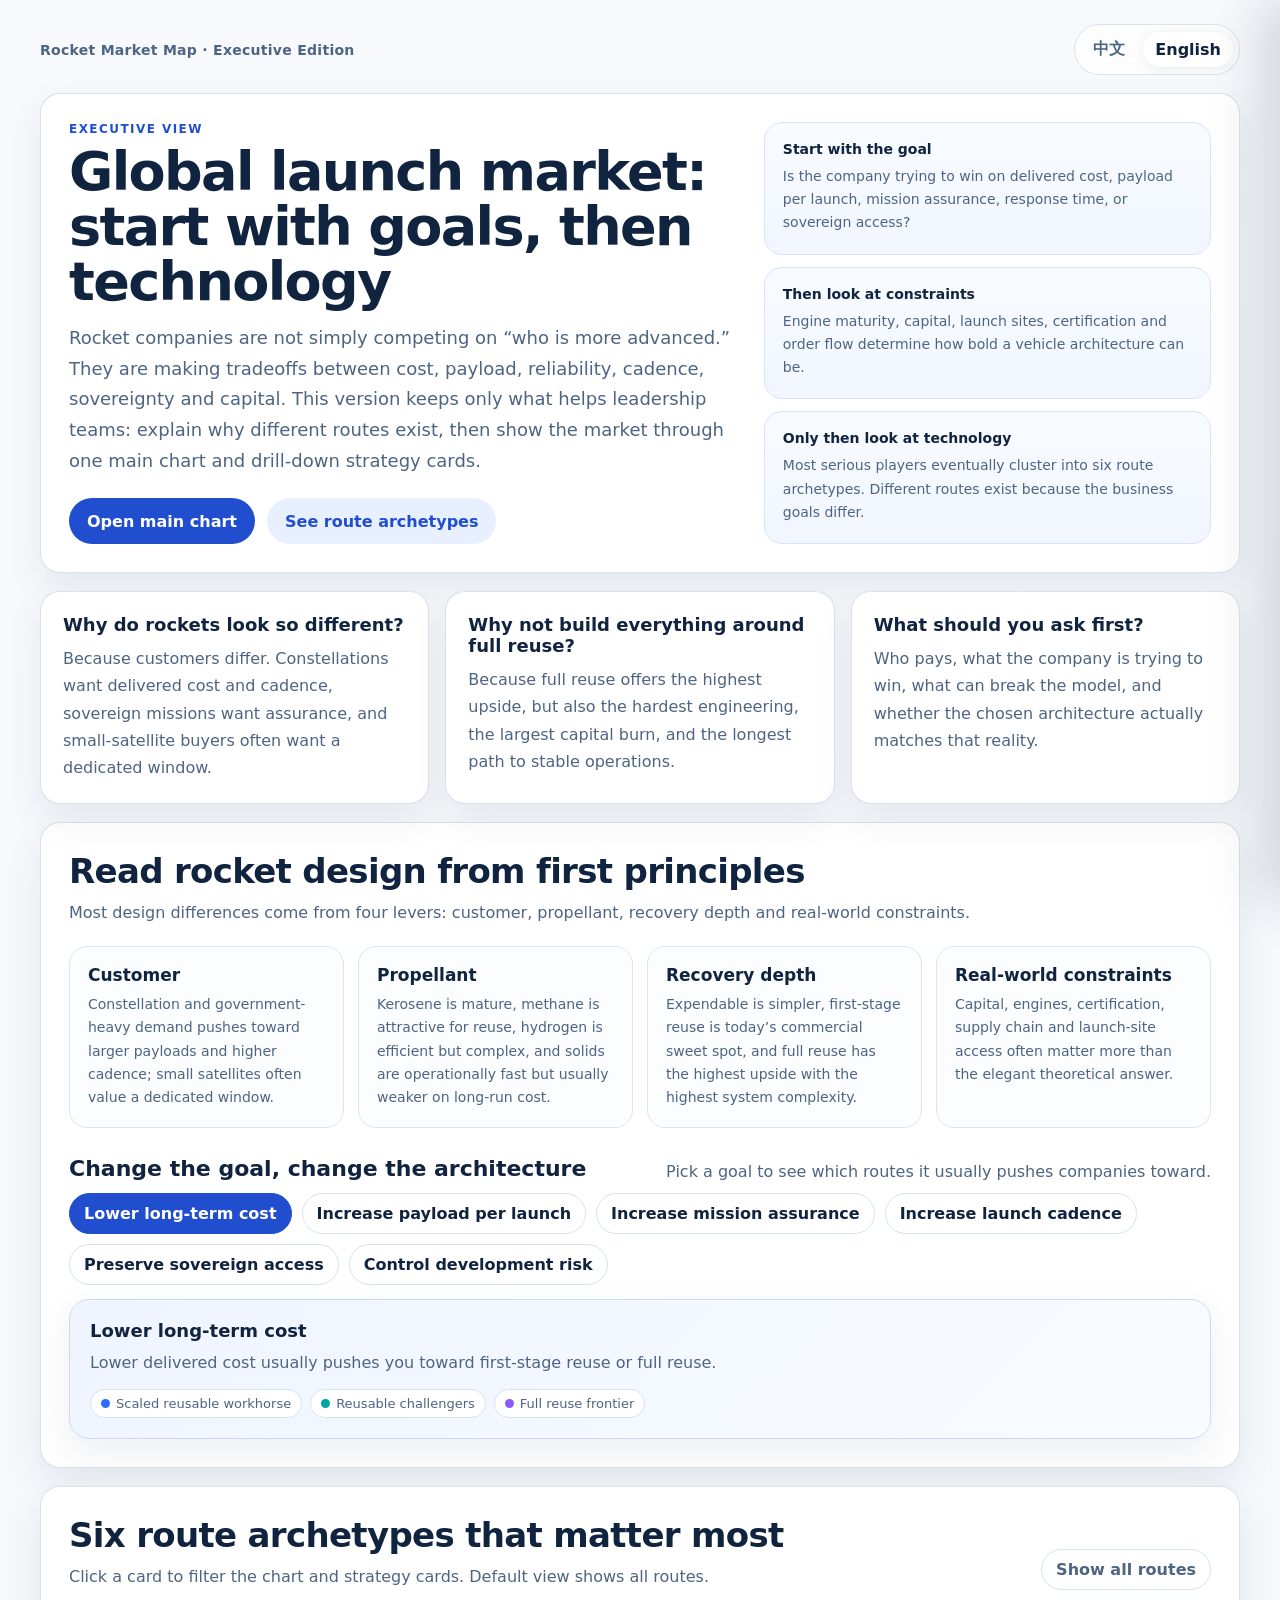
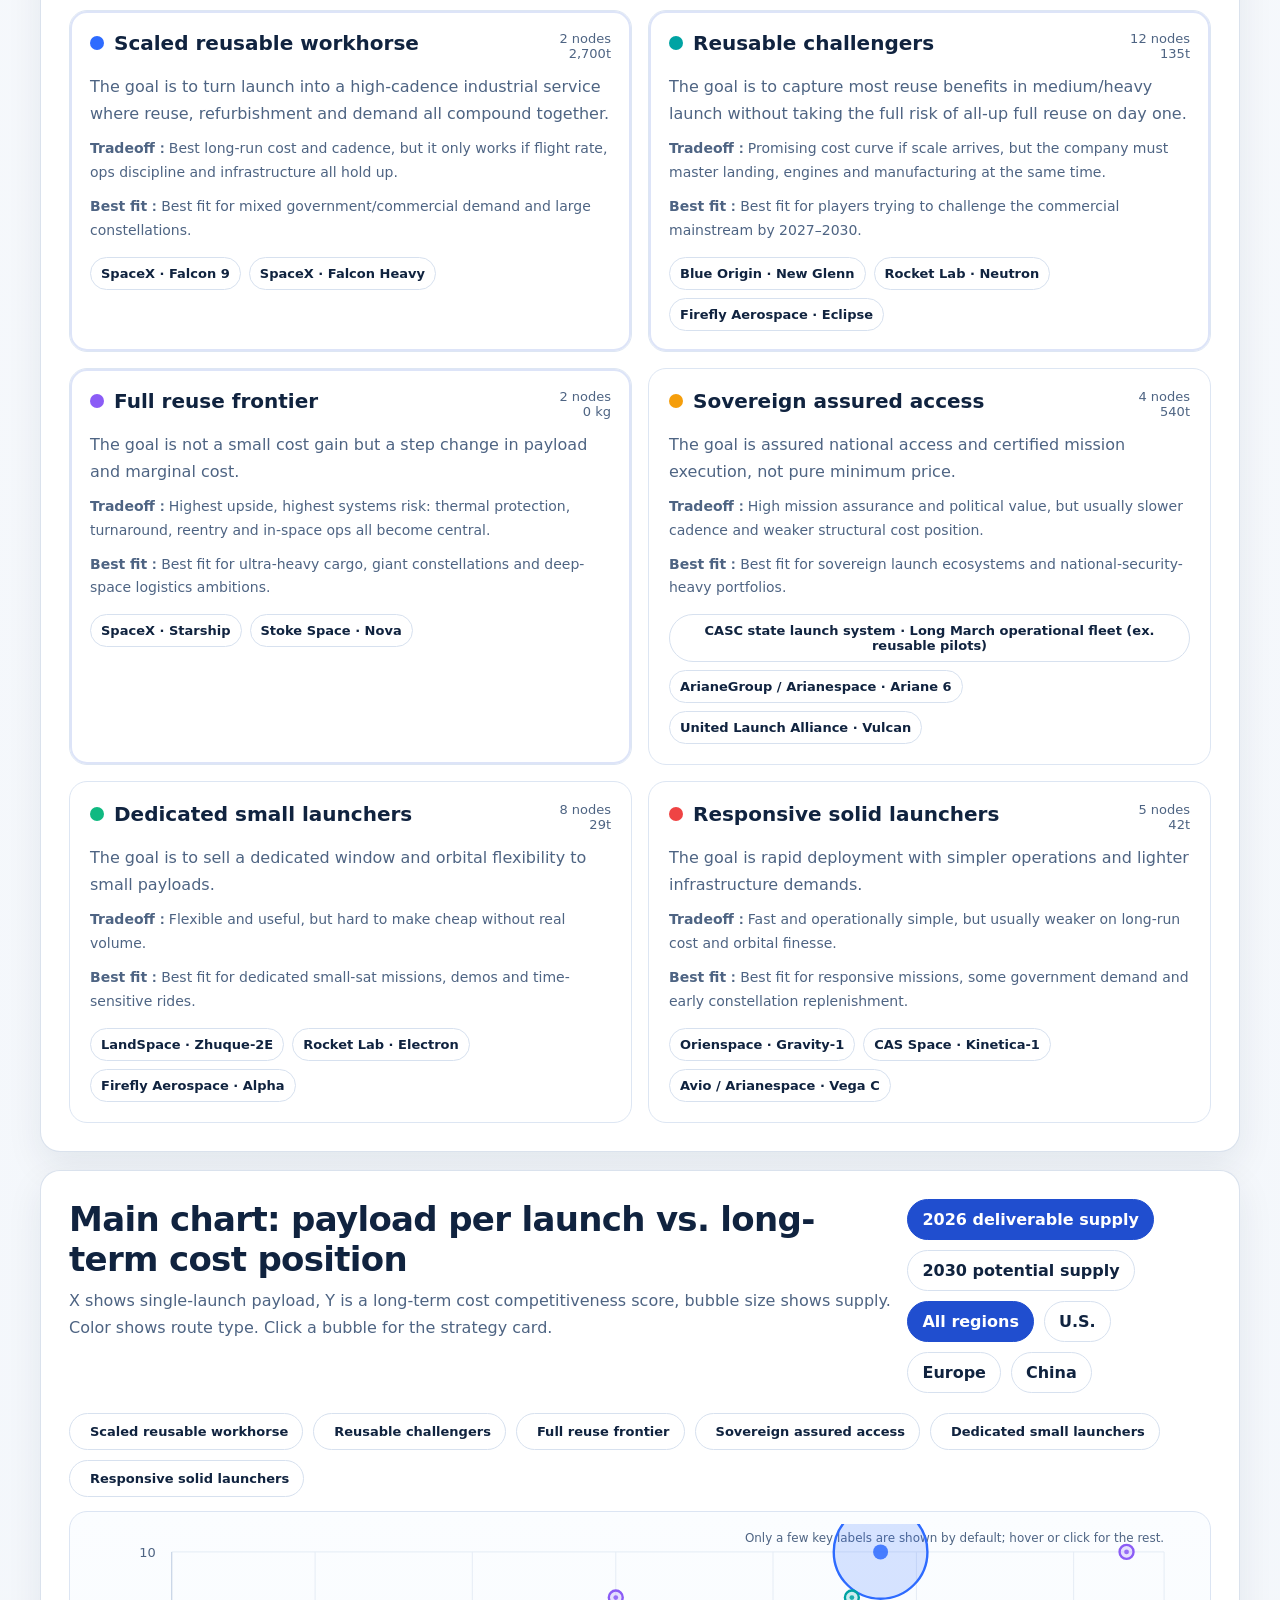
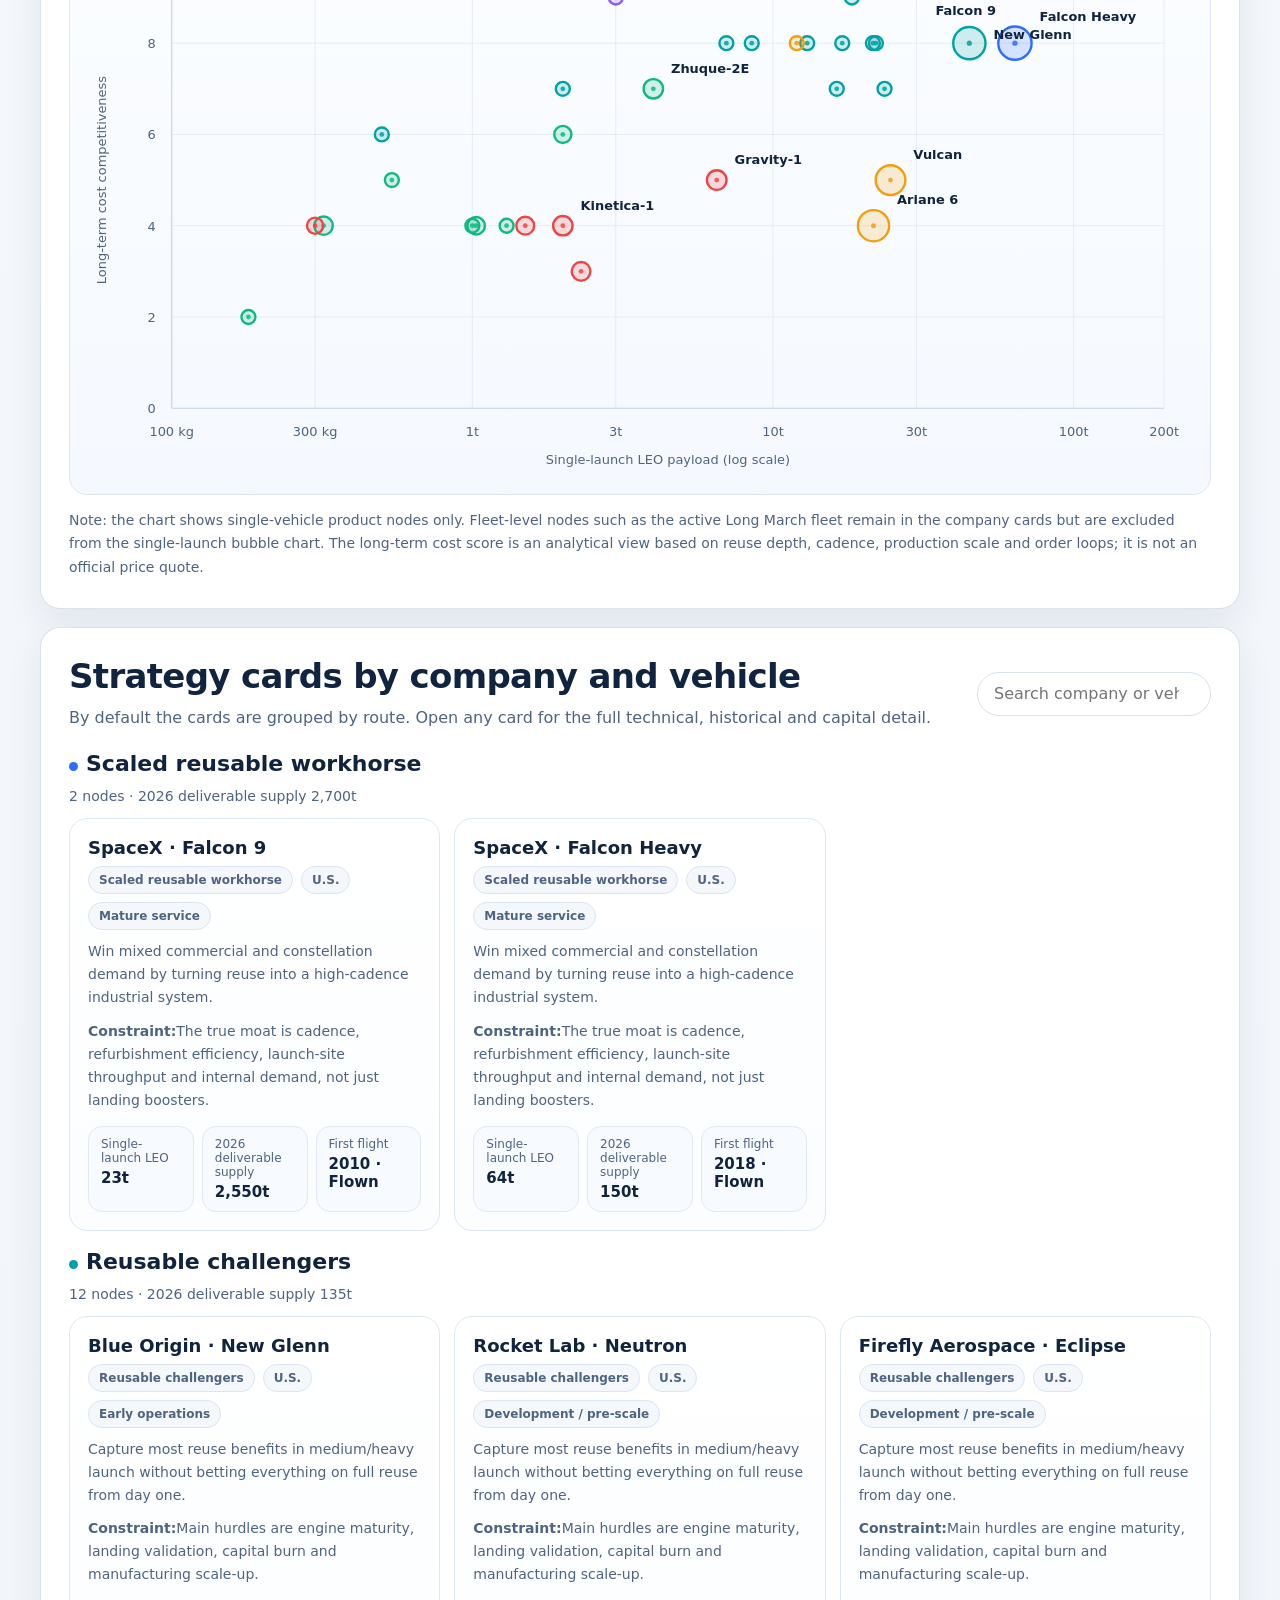
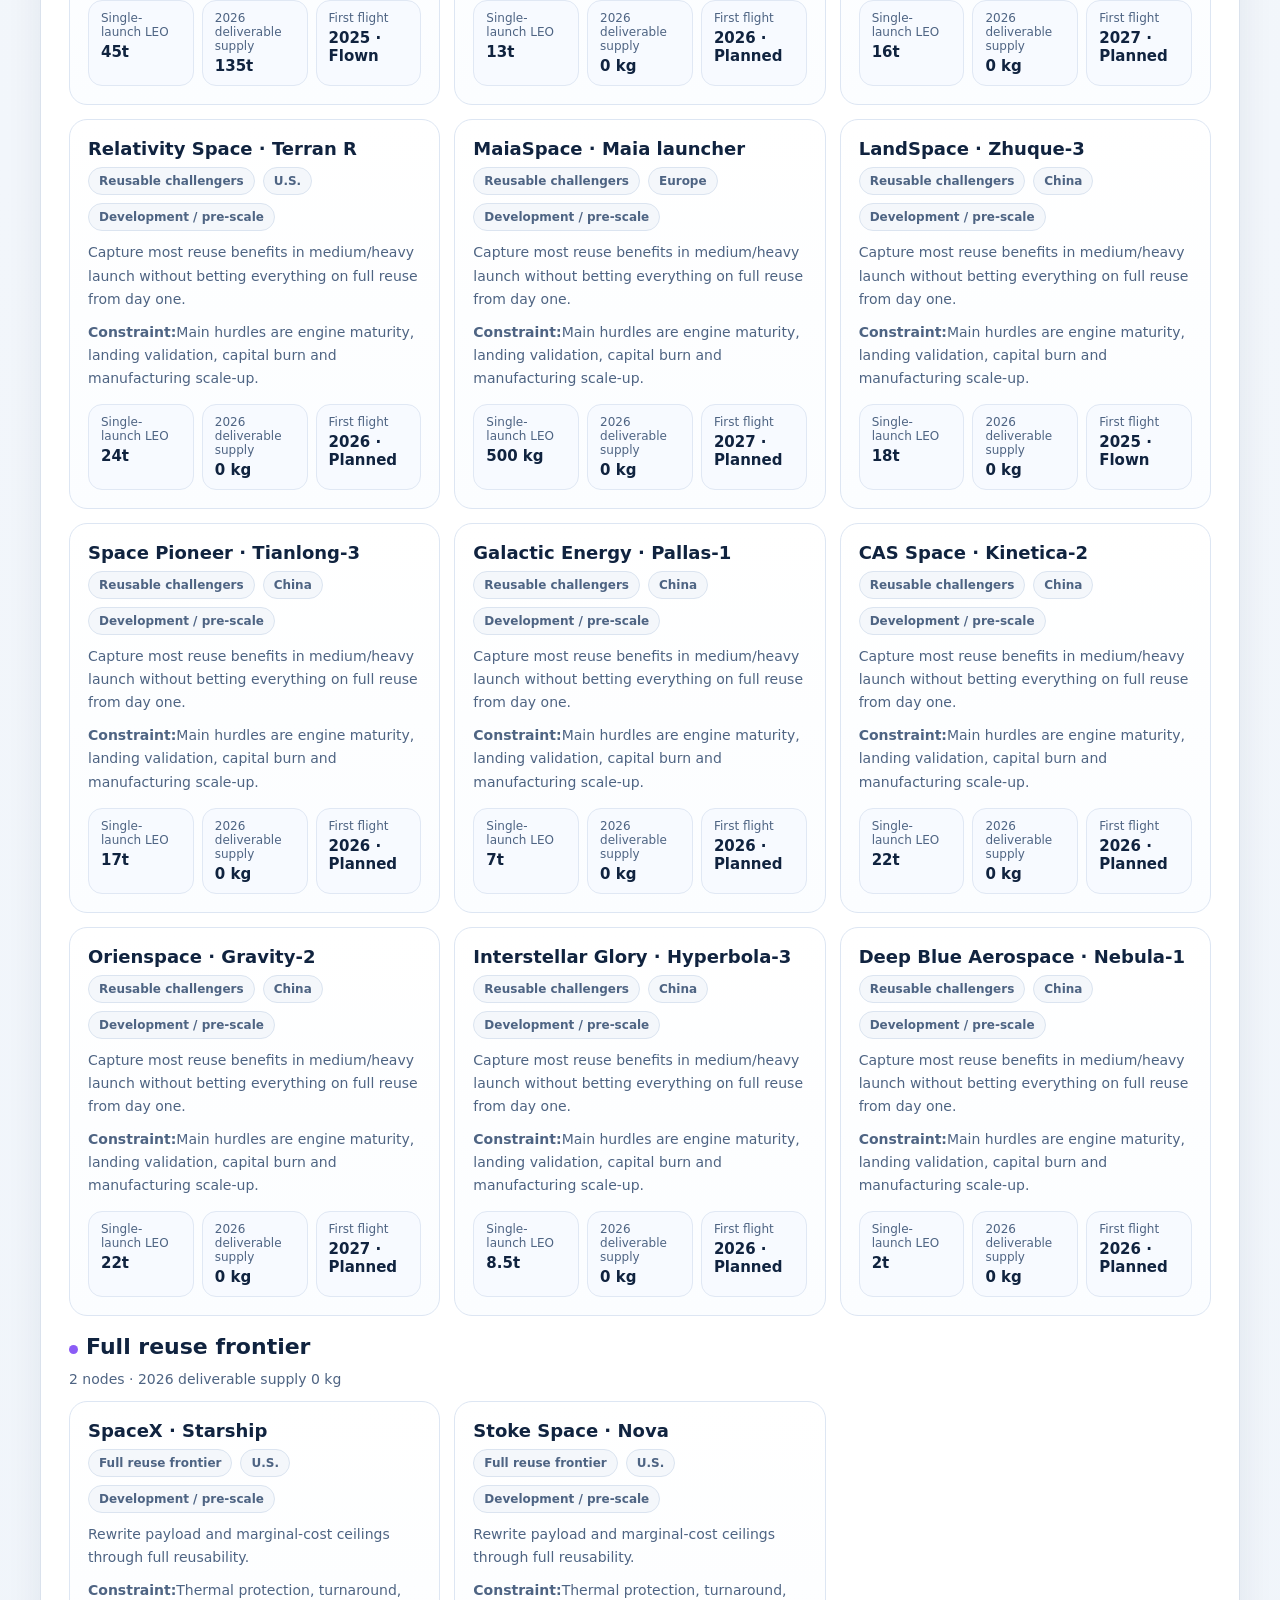
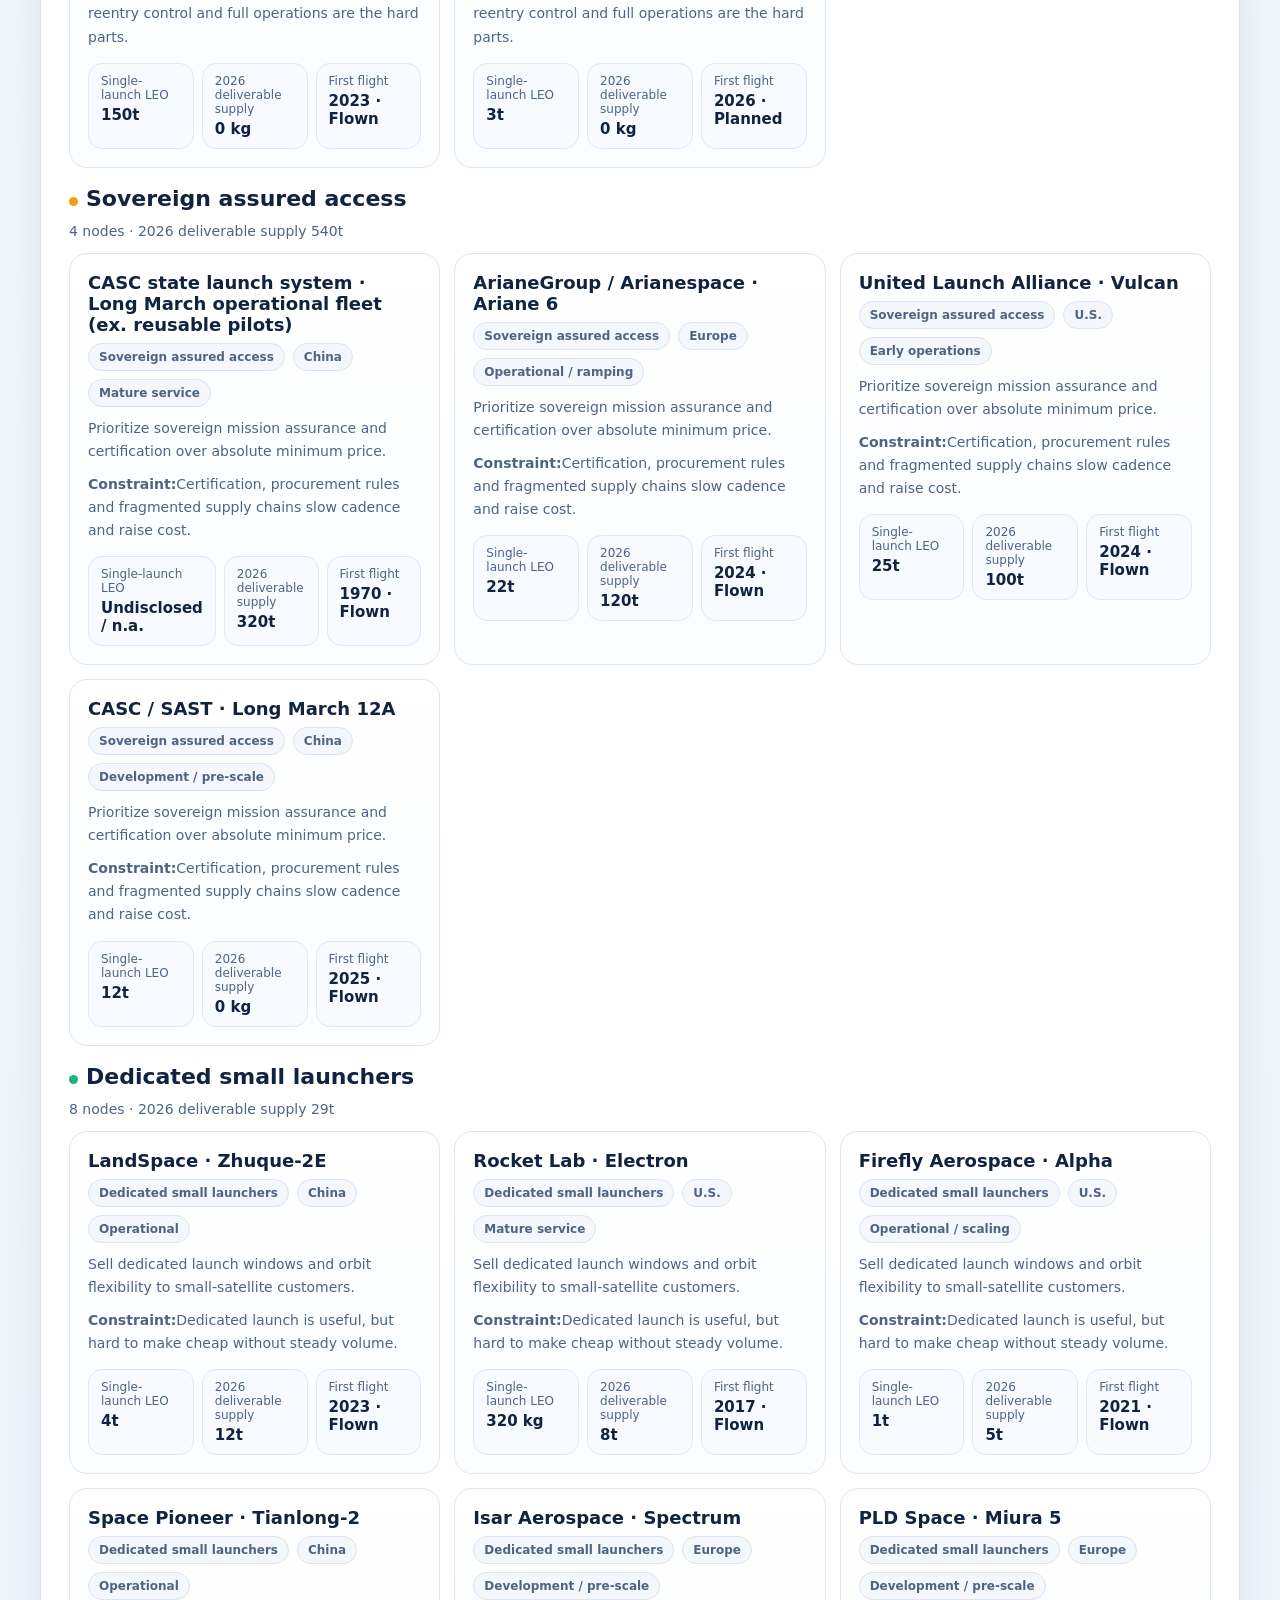
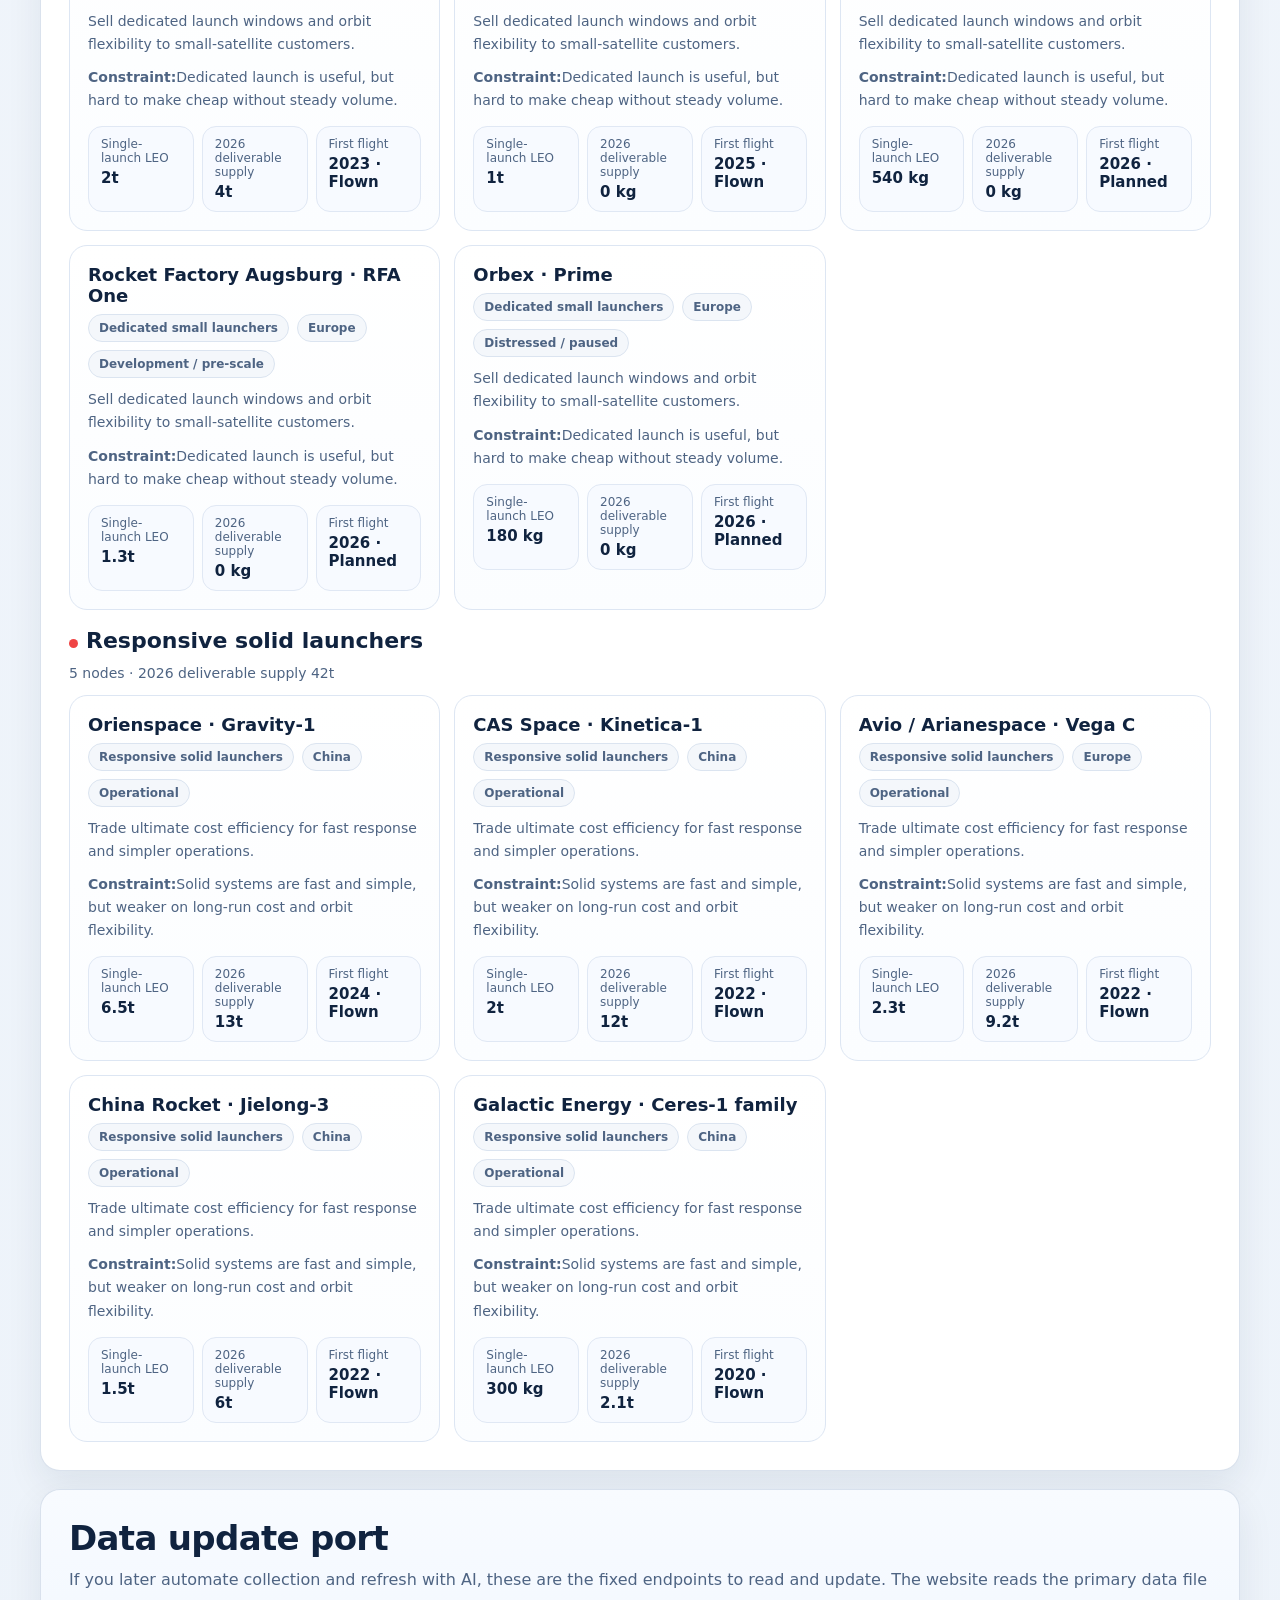
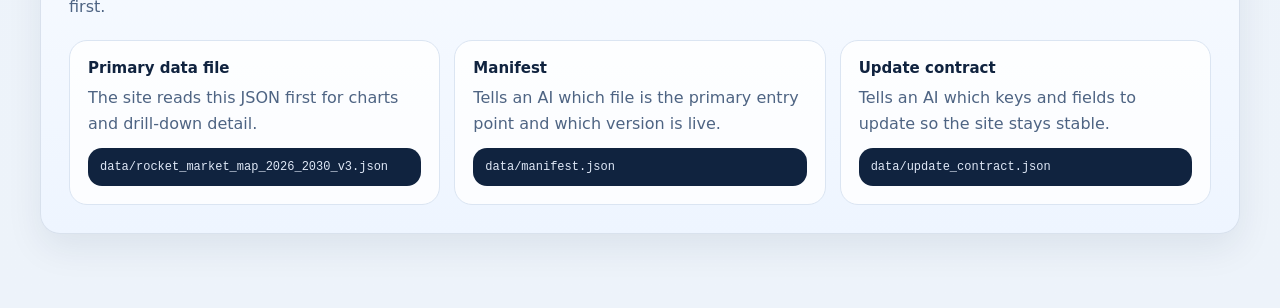
==== commit cb1df20d: "Add files via upload" ====
--- a/en.html
+++ b/en.html
@@ -1,659 +1,129 @@
 <!DOCTYPE html>
 <html lang="en">
 <head>
-<meta charset="utf-8" />
-<meta name="viewport" content="width=device-width, initial-scale=1" />
-<title>Rocket Market Map 2026 / 2027-2030</title>
-<style>
-:root {
-  --bg: #0b1020;
-  --panel: #121932;
-  --panel2: #18213f;
-  --muted: #94a3b8;
-  --text: #e5eefc;
-  --accent: #7dd3fc;
-  --accent2: #a78bfa;
-  --good: #34d399;
-  --warn: #f59e0b;
-  --bad: #ef4444;
-  --line: rgba(255,255,255,.10);
-  --us: #60a5fa;
-  --eu: #f59e0b;
-  --cn: #f87171;
-  --shadow: 0 12px 40px rgba(0,0,0,.35);
-  --radius: 18px;
-}
-* { box-sizing: border-box; }
-html, body { margin:0; padding:0; background: radial-gradient(circle at top left, #162245 0%, #0b1020 38%, #070b17 100%); color: var(--text); font-family: Inter, ui-sans-serif, system-ui, -apple-system, BlinkMacSystemFont, "Segoe UI", sans-serif; }
-a { color: var(--accent); text-decoration: none; }
-a:hover { text-decoration: underline; }
-.container { width:min(1450px, 96vw); margin:0 auto; padding: 26px 0 80px; }
-.hero { display:grid; grid-template-columns: 1.25fr .75fr; gap:18px; align-items:stretch; margin-bottom:18px; }
-.card { background: linear-gradient(180deg, rgba(255,255,255,.03), rgba(255,255,255,.01)); border:1px solid var(--line); border-radius:var(--radius); box-shadow:var(--shadow); }
-.hero-main { padding:28px; position:relative; overflow:hidden; }
-.hero-main:before { content:''; position:absolute; inset:auto -80px -100px auto; width:280px; height:280px; border-radius:999px; background: radial-gradient(circle, rgba(125,211,252,.22), rgba(125,211,252,0)); pointer-events:none; }
-.hero h1 { margin:0 0 12px; font-size: clamp(28px, 4vw, 44px); line-height:1.04; }
-.hero p.lead { margin:0; color:#d8e5fa; font-size:15px; line-height:1.65; max-width: 78ch; }
-.subtle { color: var(--muted); }
-.hero-side { padding:22px; display:grid; grid-template-rows:auto auto 1fr; gap:14px; }
-.kpi-grid { display:grid; grid-template-columns: repeat(2, minmax(0,1fr)); gap:12px; }
-.kpi { padding:14px; border:1px solid var(--line); border-radius:16px; background:rgba(255,255,255,.02); }
-.kpi .label { font-size:12px; color:var(--muted); text-transform:uppercase; letter-spacing:.06em; }
-.kpi .value { font-size:24px; font-weight:700; margin-top:6px; }
-.kpi .delta { font-size:12px; margin-top:4px; color:#cbd5e1; }
-.badge-row { display:flex; flex-wrap:wrap; gap:8px; margin-top:18px; }
-.badge { font-size:12px; border:1px solid var(--line); padding:7px 10px; border-radius:999px; color:#cbd5e1; background:rgba(255,255,255,.03); }
-.controls { display:grid; grid-template-columns: 1.4fr repeat(5, .8fr); gap:12px; margin:0 0 18px; }
-.control { padding:12px 14px; }
-.control label { display:block; font-size:11px; color:var(--muted); text-transform:uppercase; letter-spacing:.08em; margin-bottom:8px; }
-select, input[type="search"], button.metric-btn, .chip { width:100%; background:#0d1430; color:var(--text); border:1px solid rgba(255,255,255,.12); border-radius:12px; padding:10px 12px; font-size:14px; }
-button { cursor:pointer; }
-.metric-switch { display:flex; gap:8px; flex-wrap:wrap; margin-top:10px; }
-button.metric-btn { width:auto; min-width: 140px; background:#111a38; }
-button.metric-btn.active { background: linear-gradient(90deg, rgba(125,211,252,.18), rgba(167,139,250,.18)); border-color: rgba(125,211,252,.45); }
-.grid-2 { display:grid; grid-template-columns: 1.08fr .92fr; gap:18px; margin-bottom:18px; }
-.grid-3 { display:grid; grid-template-columns: repeat(3, minmax(0,1fr)); gap:18px; margin-bottom:18px; }
-.section-card { padding:18px; }
-.section-card h2, .section-card h3 { margin:0 0 10px; font-size:18px; }
-.section-card p.note { color:var(--muted); margin:0 0 12px; font-size:13px; line-height:1.55; }
-.chart { min-height: 320px; }
-.bar-row { display:grid; grid-template-columns: 170px 1fr 90px; gap:12px; align-items:center; margin:8px 0; }
-.bar-label { font-size:13px; color:#dbe7fb; white-space:nowrap; overflow:hidden; text-overflow:ellipsis; }
-.bar-track { height:18px; background: rgba(255,255,255,.06); border-radius:999px; overflow:hidden; position:relative; }
-.bar-fill { height:100%; border-radius:999px; }
-.bar-value { font-size:12px; color:var(--muted); text-align:right; }
-.legend { display:flex; gap:14px; flex-wrap:wrap; margin-top:10px; font-size:12px; color:var(--muted); }
-.legend .dot { width:10px; height:10px; border-radius:999px; display:inline-block; margin-right:6px; vertical-align:middle; }
-.status-grid { display:grid; grid-template-columns: repeat(4, minmax(0,1fr)); gap:12px; }
-.status-box { padding:14px; border-radius:16px; border:1px solid var(--line); min-height:110px; background: rgba(255,255,255,.02); }
-.status-box h4 { margin:0 0 10px; font-size:14px; }
-.status-box .count { font-size:28px; font-weight:700; margin-bottom:6px; }
-.small-list { font-size:12px; color:#dbe5f8; line-height:1.5; }
-svg.scatter { width:100%; height:360px; display:block; overflow:visible; }
-.axis-text { fill: #9fb2d8; font-size:11px; }
-.scatter-label { font-size:11px; fill:#dfe7f7; }
-.tooltip { position:fixed; z-index:2000; background:#0b1124; color:var(--text); border:1px solid rgba(255,255,255,.16); padding:10px 12px; border-radius:12px; font-size:12px; line-height:1.4; pointer-events:none; max-width:260px; box-shadow:var(--shadow); display:none; }
-.heatmap { display:grid; gap:8px; }
-.heat-row { display:grid; grid-template-columns: 130px repeat(6, minmax(0,1fr)); gap:8px; }
-.hm-cell { min-height:64px; border-radius:14px; border:1px solid var(--line); background: rgba(255,255,255,.03); padding:10px; display:flex; flex-direction:column; justify-content:space-between; }
-.hm-cell strong { font-size:13px; }
-.hm-cell span { font-size:11px; color:var(--muted); }
-.hm-head { font-size:11px; color:var(--muted); text-transform:uppercase; letter-spacing:.08em; display:flex; align-items:center; justify-content:center; }
-.table-wrap { overflow:auto; border:1px solid var(--line); border-radius:16px; }
-table { width:100%; border-collapse: collapse; min-width: 980px; }
-th, td { padding:12px 10px; border-bottom:1px solid rgba(255,255,255,.08); font-size:13px; vertical-align:top; }
-th { position:sticky; top:0; background:#0f1732; text-align:left; color:#dce8fd; z-index:1; }
-tr:hover td { background: rgba(255,255,255,.03); }
-.pill { display:inline-block; padding:5px 8px; border-radius:999px; font-size:11px; border:1px solid var(--line); background:rgba(255,255,255,.03); margin:2px 6px 2px 0; color:#dbe7fb; }
-.score { display:inline-flex; align-items:center; gap:6px; }
-.score b { font-size:15px; }
-.score-bar { width:64px; height:7px; border-radius:999px; background:rgba(255,255,255,.08); overflow:hidden; }
-.score-bar > span { display:block; height:100%; background: linear-gradient(90deg, var(--warn), var(--good)); }
-.tabs { display:flex; gap:8px; flex-wrap:wrap; margin:0 0 14px; }
-.tab-btn { border:1px solid var(--line); background:#0f1733; color:var(--text); padding:10px 14px; border-radius:12px; font-size:13px; }
-.tab-btn.active { background: linear-gradient(90deg, rgba(125,211,252,.18), rgba(167,139,250,.18)); border-color: rgba(125,211,252,.45); }
-.tab-pane { display:none; }
-.tab-pane.active { display:block; }
-.insight-grid { display:grid; grid-template-columns: repeat(4, minmax(0,1fr)); gap:12px; }
-.insight { padding:14px; border-radius:16px; border:1px solid var(--line); background:rgba(255,255,255,.02); }
-.insight h4 { margin:0 0 6px; font-size:14px; }
-.insight p { margin:0; color:#d4def1; font-size:13px; line-height:1.55; }
-.method-list { margin:0; padding-left:20px; color:#d4def1; }
-.method-list li { margin:9px 0; line-height:1.55; }
-.drawer-backdrop { position:fixed; inset:0; background: rgba(0,0,0,.58); backdrop-filter: blur(3px); display:none; z-index:1000; }
-.drawer { position:fixed; top:0; right:0; width:min(560px, 100vw); height:100vh; background:#0c1328; border-left:1px solid var(--line); box-shadow:var(--shadow); transform:translateX(100%); transition: transform .22s ease; z-index:1001; overflow:auto; }
-.drawer.open { transform:translateX(0); }
-.drawer-backdrop.open { display:block; }
-.drawer-inner { padding:22px; }
-.drawer h2 { margin:0 0 6px; font-size:26px; }
-.drawer h3 { margin:20px 0 8px; font-size:16px; }
-.drawer .meta { color:var(--muted); font-size:13px; }
-.drawer .close { position: sticky; top: 10px; float:right; background:#0f1732; border:1px solid var(--line); color:var(--text); padding:8px 10px; border-radius:10px; }
-.drawer p { color:#d6e2f7; line-height:1.65; font-size:14px; }
-.detail-grid { display:grid; grid-template-columns: repeat(2, minmax(0,1fr)); gap:10px; }
-.detail-box { border:1px solid var(--line); border-radius:14px; padding:12px; background:rgba(255,255,255,.02); }
-.footer-actions { display:flex; gap:10px; flex-wrap:wrap; }
-.btn { border:1px solid rgba(255,255,255,.14); background:#0f1732; color:var(--text); padding:10px 14px; border-radius:12px; font-size:13px; }
-.muted-block { color:var(--muted); font-size:13px; line-height:1.6; }
-@media (max-width: 1200px) {
-  .hero, .grid-2, .grid-3, .insight-grid { grid-template-columns: 1fr; }
-  .controls { grid-template-columns: repeat(2, 1fr); }
-  .status-grid { grid-template-columns: repeat(2, minmax(0,1fr)); }
-}
-@media (max-width: 760px) {
-  .controls { grid-template-columns: 1fr; }
-  .kpi-grid, .detail-grid, .status-grid { grid-template-columns: 1fr; }
-  .heat-row { grid-template-columns: 100px repeat(3, minmax(0,1fr)); }
-  .heat-row.compact-hide > div:nth-child(n+5) { display:none; }
-}
-</style>
+  <meta charset="UTF-8" />
+  <meta name="viewport" content="width=device-width, initial-scale=1.0" />
+  <title>Global launch market: start with goals, then technology</title>
+  <meta name="description" content="An executive-facing rocket market map built around goals, constraints and design choices rather than feature clutter." />
+  <link rel="stylesheet" href="assets/styles.css" />
 </head>
-<body>
-<div class="tooltip" id="tooltip"></div>
-<div class="drawer-backdrop" id="drawerBackdrop"></div>
-<aside class="drawer" id="drawer">
-  <div class="drawer-inner" id="drawerInner"></div>
-</aside>
-<div class="container">
-  <section class="hero">
-    <div class="card hero-main">
-      <div class="subtle" style="display:flex;justify-content:space-between;gap:12px;align-items:center;flex-wrap:wrap"><span>Strategic investor view · updated for March 2026</span><span><a class="badge" href="index.html">中文</a> <a class="badge" href="en.html">English</a></span></div>
-      <h1>Rocket Market Map 2026 / 2027-2030</h1>
-      <p class="lead">Interactive strategic dashboard for launch supply, technology paths, competitive economics and capital structure across the U.S., Europe and China.</p>
-      <div class="badge-row">
-        <span class="badge">MECE by time status</span>
-        <span class="badge">MECE by ownership</span>
-        <span class="badge">MECE by reusability</span>
-        <span class="badge">Conservative 2026 supply</span>
-        <span class="badge">Scenario-based 2030 upside</span>
-      </div>
-      <div class="metric-switch" id="metricSwitch"></div>
-    </div>
-    <div class="card hero-side">
-      <div class="kpi-grid" id="heroKpis"></div>
-      <div class="muted-block">This dashboard separates <b>current launch supply</b> from <b>future option value</b>. That avoids the usual mistake of counting unflown reusable rockets as if they already provide bankable 2026 capacity.</div>
-      <div class="footer-actions">
-        <button class="btn" id="downloadCsvBtn">Download dataset CSV</button>
-        <button class="btn" id="downloadJsonBtn">Download dataset JSON</button>
-      </div>
-    </div>
-  </section>
+<body data-lang="en">
+  <div class="page-shell">
+    <header class="topbar wrap">
+      <div class="brand" id="brandTitle"></div>
+      <nav class="lang-switch">
+        <a href="index.html" class="lang-link ">中文</a>
+        <a href="en.html" class="lang-link active">English</a>
+      </nav>
+    </header>
 
-  <section class="card control" style="margin-bottom:18px;">
-    <div class="controls">
-      <div>
-        <label for="searchBox">Search company or vehicle</label>
-        <input id="searchBox" type="search" placeholder="Search SpaceX, LandSpace, Ariane 6, reusable, methane…" />
-      </div>
-      <div>
-        <label for="regionFilter">Region</label>
-        <select id="regionFilter"></select>
-      </div>
-      <div>
-        <label for="bucketFilter">Time status</label>
-        <select id="bucketFilter"></select>
-      </div>
-      <div>
-        <label for="ownershipFilter">Ownership</label>
-        <select id="ownershipFilter"></select>
-      </div>
-      <div>
-        <label for="reusabilityFilter">Reusability</label>
-        <select id="reusabilityFilter"></select>
-      </div>
-      <div>
-        <label for="propellantFilter">Propellant</label>
-        <select id="propellantFilter"></select>
-      </div>
-    </div>
-  </section>
-
-  <section class="card section-card" style="margin-bottom:18px;">
-    <div class="tabs" id="tabs"></div>
-    <div class="tab-pane active" id="tab-overview">
-      <div class="insight-grid" id="insightGrid"></div>
-      <div class="grid-2" style="margin-top:18px;">
-        <div class="card section-card chart">
-          <h2>Regional supply split</h2>
-          <p class="note">Click a region bar to focus the rest of the dashboard. The metric toggles between conservative 2026 deliverable supply, 2030 base-case potential, and single-launch payload.</p>
-          <div id="regionBars"></div>
-          <div class="legend">
-            <span><span class="dot" style="background:var(--us)"></span>U.S.</span>
-            <span><span class="dot" style="background:var(--eu)"></span>Europe</span>
-            <span><span class="dot" style="background:var(--cn)"></span>China</span>
+    <main class="wrap">
+      <section class="hero card">
+        <div class="hero-copy">
+          <p class="eyebrow" id="heroEyebrow"></p>
+          <h1 id="heroTitle"></h1>
+          <p class="hero-subtitle" id="heroSubtitle"></p>
+          <div class="hero-actions">
+            <a href="#map-section" class="button primary" id="ctaMap"></a>
+            <a href="#routes-section" class="button secondary" id="ctaRoutes"></a>
           </div>
         </div>
-        <div class="card section-card chart">
-          <h2>MECE status map</h2>
-          <p class="note">Every tracked node sits in exactly one time-status bucket. This prevents double-counting “already selling launches” and “future option value” together.</p>
-          <div class="status-grid" id="statusGrid"></div>
+        <div class="hero-side" id="heroTakeaways"></div>
+      </section>
+
+      <section class="overview-grid">
+        <div class="overview-card card" id="overviewCard1"></div>
+        <div class="overview-card card" id="overviewCard2"></div>
+        <div class="overview-card card" id="overviewCard3"></div>
+      </section>
+
+      <section class="card" id="principles-section">
+        <div class="section-head">
+          <div>
+            <h2 id="principlesTitle"></h2>
+            <p id="principlesSubtitle"></p>
+          </div>
         </div>
+        <div class="principles-grid" id="principlesGrid"></div>
+        <div class="goals-block">
+          <div class="subhead-row">
+            <h3 id="goalsTitle"></h3>
+            <p id="goalsSubtitle"></p>
+          </div>
+          <div class="goal-pills" id="goalPills"></div>
+          <div class="goal-callout card accent" id="goalCallout"></div>
+        </div>
+      </section>
+
+      <section class="card" id="routes-section">
+        <div class="section-head">
+          <div>
+            <h2 id="routesTitle"></h2>
+            <p id="routesSubtitle"></p>
+          </div>
+          <button class="ghost-button" id="clearRouteFilter"></button>
+        </div>
+        <div class="route-grid" id="routeGrid"></div>
+      </section>
+
+      <section class="card" id="map-section">
+        <div class="section-head chart-head">
+          <div>
+            <h2 id="mapTitle"></h2>
+            <p id="mapSubtitle"></p>
+          </div>
+          <div class="control-stack">
+            <div class="toggle-group" id="metricToggle"></div>
+            <div class="toggle-group" id="regionToggle"></div>
+          </div>
+        </div>
+        <div class="chart-legend" id="chartLegend"></div>
+        <div class="bubble-card">
+          <svg id="bubbleChart" viewBox="0 0 1120 560" role="img" aria-label="bubble chart"></svg>
+          <div class="tooltip" id="tooltip" hidden></div>
+        </div>
+        <div class="chart-note" id="mapNote"></div>
+      </section>
+
+      <section class="card" id="companies-section">
+        <div class="section-head company-head">
+          <div>
+            <h2 id="companiesTitle"></h2>
+            <p id="companiesSubtitle"></p>
+          </div>
+          <div class="company-tools">
+            <input type="search" id="companySearch" class="search-input" />
+          </div>
+        </div>
+        <div id="companyGroups"></div>
+      </section>
+
+      <section class="card muted-card" id="data-port-section">
+        <div class="section-head">
+          <div>
+            <h2 id="dataPortTitle"></h2>
+            <p id="dataPortSubtitle"></p>
+          </div>
+        </div>
+        <div class="port-grid" id="dataPortGrid"></div>
+      </section>
+    </main>
+  </div>
+
+  <div class="drawer-backdrop" id="drawerBackdrop" hidden></div>
+  <aside class="drawer" id="detailDrawer" aria-hidden="true">
+    <div class="drawer-head">
+      <div>
+        <p class="eyebrow" id="drawerEyebrow"></p>
+        <h2 id="drawerTitle"></h2>
+        <p class="drawer-subtitle" id="drawerSubtitle"></p>
       </div>
+      <button class="icon-button" id="closeDrawer" aria-label="Close">×</button>
+    </div>
+    <div class="drawer-body" id="drawerBody"></div>
+  </aside>
 
-      <div class="grid-2">
-        <div class="card section-card chart">
-          <h2>Top companies</h2>
-          <p class="note">Aggregated at company level. Click a row to drill into the company / vehicle mix.</p>
-          <div id="companyBars"></div>
-        </div>
-        <div class="card section-card chart">
-          <h2>Technology route heatmap</h2>
-          <p class="note">Rows are reusability buckets. Columns are propellant families. Cell intensity follows the selected metric.</p>
-          <div id="routeHeatmap"></div>
-        </div>
-      </div>
-
-      <div class="card section-card chart" style="margin-bottom:18px;">
-        <h2>Vehicle map: payload vs. cost position</h2>
-        <p class="note">Bubble size follows the selected metric. X-axis = single-launch payload. Y-axis = strategic cost score. Bigger bubble does not automatically mean better economics — it only means more current or potential supply in the chosen metric.</p>
-        <svg class="scatter" id="scatter"></svg>
-      </div>
-
-      <div class="grid-2">
-        <div class="card section-card">
-          <h2>Methodology</h2>
-          <ol class="method-list" id="methodList"></ol>
-        </div>
-        <div class="card section-card">
-          <h2>Scope and how to read this</h2>
-          <p class="note">Coverage is a curated strategic market map of orbital launch supply nodes in the U.S., Europe and China. It emphasizes programs that either deliver orbital launch today or matter for 2027-2030 competitive structure. It is not a census of every micro-launch startup.</p>
-          <p class="note">Use <b>2026 deliverable kg</b> to understand who can really move mass this year. Use <b>2030 potential kg</b> to compare option value if reusable vehicles mature. Use <b>single-launch payload</b> to see raw vehicle class, which is often the least useful number on its own.</p>
-          <p class="note">Large state fleets are modeled as a single <i>fleet node</i> when splitting variants would create false precision or double-count capacity. Those nodes can still be explored in detail, but they are intentionally not mixed with individual vehicle programs one-for-one.</p>
-        </div>
-      </div>
-    </div>
-
-    <div class="tab-pane" id="tab-programs">
-      <div class="card section-card">
-        <h2>Program explorer</h2>
-        <p class="note">Click any row for a detailed brief: supply, route, cost logic, funding and source links.</p>
-        <div class="table-wrap"><table id="programTable"></table></div>
-      </div>
-    </div>
-
-    <div class="tab-pane" id="tab-companies">
-      <div class="card section-card">
-        <h2>Company and capital explorer</h2>
-        <p class="note">Grouped at company level to show who has enough capital, strategic backing or public-market access to survive the hard part of launch development.</p>
-        <div class="table-wrap"><table id="companyTable"></table></div>
-      </div>
-    </div>
-
-    <div class="tab-pane" id="tab-sources">
-      <div class="card section-card">
-        <h2>Source index</h2>
-        <p class="note">A mix of official vehicle pages, government / ESA / CNSA releases, and Reuters or major financial reporting for funding / valuation context. Click a program row in the explorer for its exact source links.</p>
-        <div id="sourceIndex"></div>
-      </div>
-    </div>
-  </section>
-</div>
-
-<script>
-const nodes = [{"id": "spacex_f9", "region": "US", "country": "United States", "company": "SpaceX", "vehicle": "Falcon 9", "node_type": "vehicle", "ownership_class": "Private company", "maturity_class": "Mature service", "horizon_bucket": "Live 2026 supply", "single_launch_kg": 22800, "supply_2026_kg": 2550000, "supply_2030_kg": 1800000, "flights_2026_base": 112, "flights_2030_base": 79, "reusability_class": "Partial reusable", "propellant_class": "Kerosene/LOX", "architecture_class": "Two-stage medium/heavy launcher", "lift_class": "Heavy", "cost_score": 10, "confidence": "High", "route_summary": "Reusable first stage, mature booster reuse, high-rate factory and launch cadence.", "current_reality": "The baseline industrial launch system in 2026. It is already delivering launch at aviation-like cadence compared with everyone else.", "cost_thesis": "Still the benchmark on delivered cost because reuse depth, refurbishment learning curve, internal Starlink demand and launch cadence reinforce each other.", "valuation": "$560B+ secondary-market marks (widely reported range; private)", "funding": "Historically raised external capital; current financing mostly secondary transactions rather than classic venture rounds.", "investors": "Historical disclosed investors include Google and Fidelity; deep secondary-market demand.", "sources": [{"label": "Falcon 9 official specs", "url": "https://www.spacex.com/vehicles/falcon-9/"}, {"label": "Falcon reusability in user guide", "url": "https://www.spacex.com/assets/media/falcon-users-guide-2025-05-09.pdf"}, {"label": "2025 165 launches mention", "url": "https://www.spacex.com/launches/sl-17-32"}]}, {"id": "spacex_fh", "region": "US", "country": "United States", "company": "SpaceX", "vehicle": "Falcon Heavy", "node_type": "vehicle", "ownership_class": "Private company", "maturity_class": "Mature service", "horizon_bucket": "Live 2026 supply", "single_launch_kg": 63800, "supply_2026_kg": 150000, "supply_2030_kg": 100000, "flights_2026_base": 3, "flights_2030_base": 2, "reusability_class": "Partial reusable", "propellant_class": "Kerosene/LOX", "architecture_class": "Three-core heavy launcher", "lift_class": "Heavy", "cost_score": 8, "confidence": "Medium", "route_summary": "Reusable side boosters and center-core family commonality with Falcon 9.", "current_reality": "Niche heavy-lift workhorse for missions that need more throw than Falcon 9 but not a full Starship-class vehicle.", "cost_thesis": "Competitive for specific heavy missions, but long-term economics likely get eclipsed by Starship if Starship becomes operational at scale.", "valuation": "$560B+ secondary-market marks at company level", "funding": "See SpaceX company financing context.", "investors": "See SpaceX company financing context.", "sources": [{"label": "Falcon Heavy official specs", "url": "https://www.spacex.com/vehicles/falcon-heavy"}, {"label": "Falcon user guide", "url": "https://www.spacex.com/assets/media/falcon-users-guide-2025-05-09.pdf"}]}, {"id": "spacex_starship", "region": "US", "country": "United States", "company": "SpaceX", "vehicle": "Starship", "node_type": "vehicle", "ownership_class": "Private company", "maturity_class": "Development / pre-scale", "horizon_bucket": "2027-2030 option", "single_launch_kg": 150000, "supply_2026_kg": 0, "supply_2030_kg": 6000000, "flights_2026_base": 0, "flights_2030_base": 40, "reusability_class": "Full reusable", "propellant_class": "Methane/LOX", "architecture_class": "Super heavy fully reusable stack", "lift_class": "Superheavy", "cost_score": 10, "confidence": "Low", "route_summary": "Full-stack methane reusability with on-orbit refueling ambition and very large fairing volume.", "current_reality": "Immense option value but not yet a dependable commercial supply source in the conservative 2026 base case.", "cost_thesis": "If rapid full reuse and turn-around are solved, it can rewrite the global marginal cost curve rather than just compete inside it.", "valuation": "$560B+ secondary-market marks at company level", "funding": "See SpaceX company financing context.", "investors": "See SpaceX company financing context.", "sources": [{"label": "Starship official specs", "url": "https://www.spacex.com/vehicles/starship"}, {"label": "2025 launch cadence context", "url": "https://www.spacex.com/launches/sl-17-32"}]}, {"id": "blue_new_glenn", "region": "US", "country": "United States", "company": "Blue Origin", "vehicle": "New Glenn", "node_type": "vehicle", "ownership_class": "Private company", "maturity_class": "Early operations", "horizon_bucket": "Live 2026 supply", "single_launch_kg": 45000, "supply_2026_kg": 135000, "supply_2030_kg": 900000, "flights_2026_base": 3, "flights_2030_base": 20, "reusability_class": "Partial reusable", "propellant_class": "Mixed cryogenic", "architecture_class": "Reusable first stage + hydrogen upper stage", "lift_class": "Heavy", "cost_score": 8, "confidence": "Medium", "route_summary": "Methane BE-4 booster with reusable first stage and hydrogen upper stage for high-energy missions.", "current_reality": "Now real, no longer a perpetual future promise, but still early in the cadence ramp versus Falcon-class operations.", "cost_thesis": "Can become a credible heavy reusable competitor if flight rate climbs; without cadence, fixed costs stay heavy.", "valuation": "No public valuation; founder-funded", "funding": "Jeff Bezos has said he sells about $1B of Amazon stock per year to fund Blue Origin.", "investors": "Founder-funded by Jeff Bezos.", "sources": [{"label": "New Glenn official specs", "url": "https://www.blueorigin.com/new-glenn"}, {"label": "Second flight and booster landing", "url": "https://www.reuters.com/science/blue-origin-launches-new-glenn-rocket-companys-first-nasa-scale-science-mission-2025-11-13/"}, {"label": "Bezos funding comment", "url": "https://www.reuters.com/article/world/bezos-is-selling-1-billion-of-amazon-stock-a-year-to-fund-rocket-venture-idUSKBN17731H/"}]}, {"id": "ula_vulcan", "region": "US", "country": "United States", "company": "United Launch Alliance", "vehicle": "Vulcan", "node_type": "vehicle", "ownership_class": "Industrial JV / incumbent", "maturity_class": "Early operations", "horizon_bucket": "Live 2026 supply", "single_launch_kg": 24600, "supply_2026_kg": 100000, "supply_2030_kg": 300000, "flights_2026_base": 4, "flights_2030_base": 12, "reusability_class": "Expendable", "propellant_class": "Mixed cryogenic", "architecture_class": "Methane booster + hydrogen upper stage; solid-boosted variants", "lift_class": "Heavy", "cost_score": 5, "confidence": "Medium", "route_summary": "High-performance methane/hydrogen architecture optimized for government and heavy commercial work, but without current operational reuse.", "current_reality": "Strong backlog and strong strategic relevance, but the 2026 anomaly pause lowers short-term schedule certainty.", "cost_thesis": "Reliable mission assurance matters, yet structurally it is unlikely to beat high-frequency reusable systems on long-run cost per kg.", "valuation": "$2B-$3B sale-talk valuation range (reported)", "funding": "Not venture-backed in the normal sense; Boeing/Lockheed JV with government-heavy backlog.", "investors": "Boeing, Lockheed Martin.", "sources": [{"label": "Vulcan official performance", "url": "https://www.ulalaunch.com/rockets/vulcan-centaur"}, {"label": "NSSL Lane 2 award context", "url": "https://www.reuters.com/business/aerospace-defense/spacex-ula-expected-clinch-multibillion-dollar-contract-key-pentagon-launch-2025-04-04/"}, {"label": "Pause after anomaly", "url": "https://www.airandspaceforces.com/space-force-pauses-vulcan-missions-anomaly/"}]}, {"id": "rocketlab_electron", "region": "US", "country": "United States / New Zealand operations", "company": "Rocket Lab", "vehicle": "Electron", "node_type": "vehicle", "ownership_class": "Public company", "maturity_class": "Mature service", "horizon_bucket": "Live 2026 supply", "single_launch_kg": 320, "supply_2026_kg": 8000, "supply_2030_kg": 12000, "flights_2026_base": 25, "flights_2030_base": 38, "reusability_class": "Expendable", "propellant_class": "Kerosene/LOX", "architecture_class": "Small dedicated launcher", "lift_class": "Micro", "cost_score": 4, "confidence": "High", "route_summary": "Dedicated small-launch vehicle with high cadence and strong operational discipline rather than lowest possible $/kg.", "current_reality": "Arguably the strongest pure-play small-launch franchise outside SpaceX’s rideshare gravity well.", "cost_thesis": "Electron wins on schedule control and dedicated access, not on lowest marginal cost; Neutron matters for Rocket Lab’s next step in economics.", "valuation": "Public company (market value fluctuates with share price)", "funding": "Public equity access plus operating cash generation from launch and space systems.", "investors": "Public shareholders.", "sources": [{"label": "Electron official specs", "url": "https://rocketlabcorp.com/launch/reusable-rockets/"}, {"label": "2025 21 launches official", "url": "https://rocketlabcorp.com/updates/rocket-lab-successfully-launches-for-iqps-ends-2025-with-21-launches-and-100-mission-succes/"}, {"label": "Rocket Lab Reuters company page", "url": "https://www.reuters.com/markets/companies/RKLB.O/"}]}, {"id": "rocketlab_neutron", "region": "US", "country": "United States", "company": "Rocket Lab", "vehicle": "Neutron", "node_type": "vehicle", "ownership_class": "Public company", "maturity_class": "Development / pre-scale", "horizon_bucket": "2027-2030 option", "single_launch_kg": 13000, "supply_2026_kg": 0, "supply_2030_kg": 325000, "flights_2026_base": 0, "flights_2030_base": 25, "reusability_class": "Partial reusable", "propellant_class": "Methane/LOX", "architecture_class": "Reusable medium launcher", "lift_class": "Medium", "cost_score": 8, "confidence": "Medium", "route_summary": "Medium reusable rocket sized for constellation deployment, national security and cargo missions.", "current_reality": "Important strategic option, but delayed to late 2026 after a tank test failure so it is not counted in conservative 2026 live supply.", "cost_thesis": "Among the clearest non-SpaceX medium-class reusable cost threats if Rocket Lab converts development discipline into cadence.", "valuation": "Public company (vehicle option embedded in Rocket Lab market cap)", "funding": "Funded through public company balance sheet and capital markets.", "investors": "Public shareholders.", "sources": [{"label": "Neutron payload guide", "url": "https://rocketlabcorp.com/assets/Uploads/Rocket-Lab-Neutron-PUG-reduced-final.pdf"}, {"label": "Neutron $55M pricing and delay discussion", "url": "https://www.investors.com/news/rocket-lab-earnings-q4-2025-rklb-stock-ast-spacemobile-asts-spacex/"}]}, {"id": "firefly_alpha", "region": "US", "country": "United States", "company": "Firefly Aerospace", "vehicle": "Alpha", "node_type": "vehicle", "ownership_class": "Public company", "maturity_class": "Operational / scaling", "horizon_bucket": "Live 2026 supply", "single_launch_kg": 1030, "supply_2026_kg": 5000, "supply_2030_kg": 12000, "flights_2026_base": 5, "flights_2030_base": 12, "reusability_class": "Expendable", "propellant_class": "Kerosene/LOX", "architecture_class": "Small launcher", "lift_class": "Small", "cost_score": 4, "confidence": "Medium", "route_summary": "Carbon-composite small launcher with responsive-space positioning.", "current_reality": "A real launcher business, but still working through reliability perception and scale-up in a crowded small-launch market.", "cost_thesis": "Useful for responsive and sovereign niches; structurally less advantaged than reusable medium launchers on long-run $/kg.", "valuation": "$6.32B IPO valuation in 2025; public thereafter", "funding": "$175M Series D in 2024 at >$2B, then $868M IPO in 2025.", "investors": "Northrop Grumman, RPM Ventures, AE Industrial Partners and public shareholders.", "sources": [{"label": "Alpha official specs", "url": "https://fireflyspace.com/alpha/"}, {"label": "Series D official release", "url": "https://fireflyspace.com/news/firefly-aerospace-closes-oversubscribed-175-million-series-d-capital-raise-with-new-lead-investor/"}, {"label": "IPO valuation Reuters", "url": "https://www.reuters.com/business/aerospace-defense/firefly-raises-868-million-upsized-us-ipo-it-sets-sights-positive-liftoff-2025-08-06/"}]}, {"id": "firefly_eclipse", "region": "US", "country": "United States", "company": "Firefly Aerospace", "vehicle": "Eclipse", "node_type": "vehicle", "ownership_class": "Public company", "maturity_class": "Development / pre-scale", "horizon_bucket": "2027-2030 option", "single_launch_kg": 16300, "supply_2026_kg": 0, "supply_2030_kg": 163000, "flights_2026_base": 0, "flights_2030_base": 10, "reusability_class": "Partial reusable", "propellant_class": "Kerosene/LOX", "architecture_class": "Reusable medium launcher", "lift_class": "Medium", "cost_score": 7, "confidence": "Medium", "route_summary": "Firefly + Northrop medium launcher combining Alpha-derived propulsion and Antares heritage.", "current_reality": "Strategically significant because it moves Firefly up the value chain from small launch to a much more relevant market segment.", "cost_thesis": "If it enters service on time, it could become a credible mid-market alternative where national security diversification matters.", "valuation": "See Firefly company valuation", "funding": "Supported by Northrop partnership and Firefly public-market access.", "investors": "Northrop Grumman and public shareholders.", "sources": [{"label": "Eclipse official specs", "url": "https://fireflyspace.com/eclipse/"}, {"label": "Northrop $50M strategic investment Reuters", "url": "https://www.reuters.com/business/aerospace-defense/northrop-grumman-invests-50-million-space-startup-firefly-aerospace-2025-05-29/"}]}, {"id": "relativity_terranr", "region": "US", "country": "United States", "company": "Relativity Space", "vehicle": "Terran R", "node_type": "vehicle", "ownership_class": "Private company", "maturity_class": "Development / pre-scale", "horizon_bucket": "2027-2030 option", "single_launch_kg": 23500, "supply_2026_kg": 0, "supply_2030_kg": 470000, "flights_2026_base": 0, "flights_2030_base": 20, "reusability_class": "Partial reusable", "propellant_class": "Methane/LOX", "architecture_class": "Reusable medium-heavy launcher", "lift_class": "Heavy", "cost_score": 7, "confidence": "Low", "route_summary": "Reusable methane launcher aimed at the constellation and large-payload market; no longer centered on maximal 3D-printing novelty.", "current_reality": "A meaningful backlog exists, but until first flight and production ramp happen, Terran R is still option value rather than dependable supply.", "cost_thesis": "The architecture makes sense economically; the real question is execution speed and capital durability.", "valuation": "$4.2B last widely cited private valuation mark (2021); newer capital terms not fully public", "funding": "$650M round in 2021; Eric Schmidt-backed recapitalization later reported but not fully disclosed.", "investors": "Historical investors include Fidelity, Baillie Gifford, Mark Cuban; later strategic backing from Eric Schmidt.", "sources": [{"label": "Terran R official specs", "url": "https://www.relativityspace.com/terran-r"}, {"label": "Terran R 2025 program update", "url": "https://www.relativityspace.com/press-release/2025/3/7/rycbar123"}, {"label": "SES Terran R backlog update", "url": "https://www.ses.com/press-release/ses-relativity-space-expand-multi-launch-agreement-terran-r"}]}, {"id": "stoke_nova", "region": "US", "country": "United States", "company": "Stoke Space", "vehicle": "Nova", "node_type": "vehicle", "ownership_class": "Private company", "maturity_class": "Development / pre-scale", "horizon_bucket": "2027-2030 option", "single_launch_kg": 3000, "supply_2026_kg": 0, "supply_2030_kg": 150000, "flights_2026_base": 0, "flights_2030_base": 50, "reusability_class": "Full reusable", "propellant_class": "Mixed cryogenic", "architecture_class": "Fully reusable two-stage launcher", "lift_class": "Medium", "cost_score": 9, "confidence": "Low", "route_summary": "One of the purest full-and-rapid-reuse plays outside SpaceX, including a reusable upper stage with metallic heat shield.", "current_reality": "Technically ambitious and strategically interesting, but still pre-revenue launch option value.", "cost_thesis": "If upper-stage rapid reuse works, the cost curve could be extraordinary; if not, the architecture loses its core edge.", "valuation": "Undisclosed private valuation", "funding": "$260M Series C in 2025; then $510M Series D plus $100M debt facility; total capital raised approached $1B.", "investors": "US Innovative Technology Fund, Breakthrough Energy Ventures, Glade Brook, Point72 Ventures, Woven, Y Combinator and others.", "sources": [{"label": "Nova official specs", "url": "https://www.stokespace.com/nova/"}, {"label": "Series C Reuters", "url": "https://www.reuters.com/lifestyle/science/reusable-rocket-startup-stoke-space-raises-260-million-series-c-round-2025-01-15/"}, {"label": "Series D official", "url": "https://www.stokespace.com/stoke-space-technologies-raises-510-million-to-scale-manufacturing-of-fully-reusable-nova-launch-vehicle/"}]}, {"id": "ariane6", "region": "Europe", "country": "Europe", "company": "ArianeGroup / Arianespace", "vehicle": "Ariane 6", "node_type": "vehicle", "ownership_class": "Industrial JV / incumbent", "maturity_class": "Operational / ramping", "horizon_bucket": "Live 2026 supply", "single_launch_kg": 21600, "supply_2026_kg": 120000, "supply_2030_kg": 180000, "flights_2026_base": 8, "flights_2030_base": 10, "reusability_class": "Expendable", "propellant_class": "Mixed cryogenic", "architecture_class": "Hydrogen core + solid boosters", "lift_class": "Heavy", "cost_score": 4, "confidence": "Medium", "route_summary": "Europe’s main sovereign launcher, optimized for mission assurance and autonomy rather than low marginal cost.", "current_reality": "A real heavy launcher, back in service, and central to Europe’s independent access-to-space story.", "cost_thesis": "Strategically indispensable, but hard to see it becoming the global cost leader versus high-frequency reusable systems.", "valuation": "ArianeGroup is a 50/50 Airbus-Safran industrial joint venture", "funding": "Industrial incumbent backed by European institutional demand rather than venture capital.", "investors": "Airbus, Safran.", "sources": [{"label": "Ariane 6 official overview", "url": "https://www.esa.int/Enabling_Support/Space_Transportation/Launch_vehicles/Ariane_6_overview"}, {"label": "Ariane 64 first 20-ton mission", "url": "https://newsroom.arianespace.com/?p=48728"}, {"label": "Ariane 64 key numbers", "url": "https://ariane.group/en/news/number-crunching-ariane-6-ariane-62-and-ariane-64/"}]}, {"id": "vega_c", "region": "Europe", "country": "Europe / Italy-led", "company": "Avio / Arianespace", "vehicle": "Vega C", "node_type": "vehicle", "ownership_class": "Public company", "maturity_class": "Operational", "horizon_bucket": "Live 2026 supply", "single_launch_kg": 2300, "supply_2026_kg": 9200, "supply_2030_kg": 15000, "flights_2026_base": 4, "flights_2030_base": 6, "reusability_class": "Expendable", "propellant_class": "Solid", "architecture_class": "Small-medium solid launcher", "lift_class": "Medium", "cost_score": 3, "confidence": "Medium", "route_summary": "Solid-powered small/medium launcher aimed at European sovereign and science payloads.", "current_reality": "Important to Europe’s launcher stack after return to flight, but not a global cost-outlier.", "cost_thesis": "Solid launchers remain useful for responsive and sovereign niches, but usually lose on structural cost to reusable liquids over time.", "valuation": "Public company (Avio)", "funding": "Public-market and institutional European launcher support.", "investors": "Public shareholders; Leonardo retained a strategic stake after placement.", "sources": [{"label": "Vega C official specs", "url": "https://www.arianespace.com/vega-c/"}, {"label": "Avio corporate page", "url": "https://www.avio.com/"}]}, {"id": "isar_spectrum", "region": "Europe", "country": "Germany", "company": "Isar Aerospace", "vehicle": "Spectrum", "node_type": "vehicle", "ownership_class": "Private company", "maturity_class": "Development / pre-scale", "horizon_bucket": "2027-2030 option", "single_launch_kg": 1000, "supply_2026_kg": 0, "supply_2030_kg": 15000, "flights_2026_base": 0, "flights_2030_base": 15, "reusability_class": "Expendable", "propellant_class": "Propane/LOX", "architecture_class": "Small launcher", "lift_class": "Small", "cost_score": 4, "confidence": "Low", "route_summary": "European small launcher using LOX/propane and in-house engines, optimized for dedicated smallsat access.", "current_reality": "One of Europe’s most important launch startups, but still post-testflight rather than mature supply.", "cost_thesis": "Can matter for sovereign access and dedicated missions; unlikely by itself to reset global launch pricing.", "valuation": "~$1B private valuation commonly cited around recent rounds", "funding": ">€400M raised; €150M Eldridge financing in 2025.", "investors": "7-Industries, Bayern Kapital, Earlybird, HV Capital, Lakestar, Porsche SE, UVC, Vsquared, Eldridge.", "sources": [{"label": "Spectrum official specs", "url": "https://www.isaraerospace.com/spectrum"}, {"label": "Eldridge financing official", "url": "https://www.isaraerospace.com/press/isar-aerospace-signs-agreement-with-eldridge-industries-for-eur-150m-financing"}, {"label": "Reuters financing coverage", "url": "https://www.reuters.com/business/aerospace-defense/german-space-startup-isar-aerospace-secures-150-million-euro-fund-2025-06-25/"}]}, {"id": "pld_miura5", "region": "Europe", "country": "Spain", "company": "PLD Space", "vehicle": "Miura 5", "node_type": "vehicle", "ownership_class": "Private company", "maturity_class": "Development / pre-scale", "horizon_bucket": "2027-2030 option", "single_launch_kg": 540, "supply_2026_kg": 0, "supply_2030_kg": 16200, "flights_2026_base": 0, "flights_2030_base": 30, "reusability_class": "Partial reusable", "propellant_class": "Kerosene/LOX", "architecture_class": "Small launcher with recovered first stage", "lift_class": "Small", "cost_score": 5, "confidence": "Medium", "route_summary": "Spanish small launcher with ocean-recovered first stage and strong industrialization ambition.", "current_reality": "Still pre-scale orbital supply, but one of Europe’s best-capitalized launcher startups and unusually explicit about factory/output ambitions.", "cost_thesis": "Could become a credible regional operator; likely more important as a sovereign and regional option than as a global cost killer.", "valuation": "Private; exact valuation undisclosed", "funding": ">€350M total after March 2026 Series C.", "investors": "Mitsubishi Electric, CDTI/INNVIERTE, COFIDES, Nazca and prior Spanish backers.", "sources": [{"label": "Miura 5 program page", "url": "https://spark-program.pldspace.com/en/opportunity-overview.html"}, {"label": "PLD Series C Reuters", "url": "https://www.reuters.com/business/aerospace-defense/spains-pld-space-raises-209-million-latest-funding-round-2026-03-04/"}]}, {"id": "maia_launcher", "region": "Europe", "country": "France", "company": "MaiaSpace", "vehicle": "Maia launcher", "node_type": "vehicle", "ownership_class": "Industrial JV / incumbent", "maturity_class": "Development / pre-scale", "horizon_bucket": "2027-2030 option", "single_launch_kg": 500, "supply_2026_kg": 0, "supply_2030_kg": 10000, "flights_2026_base": 0, "flights_2030_base": 20, "reusability_class": "Partial reusable", "propellant_class": "Methane/LOX", "architecture_class": "Mini launcher with reusable and expendable variants", "lift_class": "Small", "cost_score": 6, "confidence": "Low", "route_summary": "ArianeGroup-backed partially reusable European mini-launcher using bio-methane and LOX.", "current_reality": "Strategically important because it is Europe’s most serious incumbent-backed reusable launcher attempt.", "cost_thesis": "The economics depend on whether ArianeGroup can turn incumbent industrial depth into startup-like execution speed.", "valuation": "No standalone public valuation; ArianeGroup subsidiary", "funding": "Backed inside ArianeGroup / European institutional ecosystem.", "investors": "ArianeGroup.", "sources": [{"label": "Maia launcher official specs", "url": "https://www.maia-space.com/our-launcher/"}, {"label": "Eutelsat multi-launch deal Reuters", "url": "https://www.reuters.com/business/media-telecom/starlink-rival-eutelsat-signs-deal-with-europes-maiaspace-launch-satellites-2026-01-16/"}]}, {"id": "rfa_one", "region": "Europe", "country": "Germany", "company": "Rocket Factory Augsburg", "vehicle": "RFA One", "node_type": "vehicle", "ownership_class": "Private company", "maturity_class": "Development / pre-scale", "horizon_bucket": "2027-2030 option", "single_launch_kg": 1300, "supply_2026_kg": 0, "supply_2030_kg": 13000, "flights_2026_base": 0, "flights_2030_base": 10, "reusability_class": "Expendable", "propellant_class": "Kerosene/LOX", "architecture_class": "Three-stage small launcher", "lift_class": "Small", "cost_score": 4, "confidence": "Low", "route_summary": "Small launcher using staged-combustion RP-1/LOX engines and an orbital transfer stage.", "current_reality": "Still a development-stage European contender rather than dependable launch supply.", "cost_thesis": "Potentially cost-competitive among European microlaunchers, but not obviously disruptive against reusable mid-lift systems globally.", "valuation": "Private; not broadly disclosed", "funding": "Privately funded with industrial/PE backing.", "investors": "Backers reported to include KKR, OHB and Apollo Capital Partners.", "sources": [{"label": "RFA One official specs", "url": "https://www.rfa.space/rfa-one/"}, {"label": "ESA Flight Ticket contract", "url": "https://www.esa.int/Enabling_Support/Space_Transportation/Boost/Flight_ticket_initiative_more_tickets_booked_flying_with_RFA_One"}]}, {"id": "orbex_prime", "region": "Europe", "country": "United Kingdom", "company": "Orbex", "vehicle": "Prime", "node_type": "vehicle", "ownership_class": "Private company", "maturity_class": "Distressed / paused", "horizon_bucket": "Distressed / paused", "single_launch_kg": 180, "supply_2026_kg": 0, "supply_2030_kg": 0, "flights_2026_base": 0, "flights_2030_base": 0, "reusability_class": "Expendable", "propellant_class": "Propane/LOX", "architecture_class": "Micro launcher", "lift_class": "Micro", "cost_score": 2, "confidence": "High", "route_summary": "Bio-propane micro-launch concept with future-reuse aspirations.", "current_reality": "Entered administration in February 2026, so it should not be treated as dependable future capacity today.", "cost_thesis": "In the current state, there is no investable launch-supply thesis until restructuring or asset sale clarifies the path forward.", "valuation": "About $220M after 2022 fundraising (reported), but now distressed", "funding": "Mix of grants and private equity prior to administration.", "investors": "Included UK government-related backing and Scottish National Investment Bank; now in administration.", "sources": [{"label": "Orbex payload page", "url": "https://orbex.space/launch-services/payloads"}, {"label": "Reuters administration report", "url": "https://www.reuters.com/business/aerospace-defense/orbex-appoints-frp-administrators-advisory-firm-says-2026-02-18/"}]}, {"id": "longmarch_fleet", "region": "China", "country": "China", "company": "CASC state launch system", "vehicle": "Long March operational fleet (ex. reusable pilots)", "node_type": "fleet", "ownership_class": "State system", "maturity_class": "Mature service", "horizon_bucket": "Live 2026 supply", "single_launch_kg": null, "supply_2026_kg": 320000, "supply_2030_kg": 500000, "flights_2026_base": 70, "flights_2030_base": 95, "reusability_class": "Expendable", "propellant_class": "Mixed family", "architecture_class": "National launch fleet", "lift_class": "Fleet aggregate", "cost_score": 6, "confidence": "Medium", "route_summary": "China’s state launch backbone spanning multiple expendable liquid and solid families with rising cadence and constellation demand.", "current_reality": "The second-deepest launch ecosystem in the world after the U.S. when measured by recurring annual flight tempo.", "cost_thesis": "Powerful on throughput and state-backed demand capture, but still behind the best reusable commercial systems on pure structural cost efficiency.", "valuation": "Not meaningful in venture terms", "funding": "State budget, industrial capex and national program support.", "investors": "State-funded.", "sources": [{"label": "2025 CASC launch record", "url": "https://www.spacechina.com/n25/n2014789/n2014804/c4519461/content.html"}, {"label": "2025 China payload mass analysis", "url": "https://www.futurephecda.com/news/67782"}]}, {"id": "longmarch_12a", "region": "China", "country": "China", "company": "CASC / SAST", "vehicle": "Long March 12A", "node_type": "vehicle", "ownership_class": "State system", "maturity_class": "Development / pre-scale", "horizon_bucket": "2027-2030 option", "single_launch_kg": 12000, "supply_2026_kg": 0, "supply_2030_kg": 120000, "flights_2026_base": 0, "flights_2030_base": 10, "reusability_class": "Partial reusable", "propellant_class": "Methane/LOX", "architecture_class": "Reusable first-stage state launcher", "lift_class": "Medium", "cost_score": 8, "confidence": "Low", "route_summary": "State-backed methane reusable first-stage program, China’s main internal answer to the reusable medium-heavy market shift.", "current_reality": "Key technical signal but still not counted as dependable 2026 supply after its first recovery attempt failed.", "cost_thesis": "If scaled, it can compress the gap between China’s state system and commercial reusable challengers.", "valuation": "Not meaningful in venture terms", "funding": "State-funded program.", "investors": "State-funded.", "sources": [{"label": "CNSA Long March 12A launch notice", "url": "https://www.cnsa.gov.cn/n6758823/n6758838/c10723120/content.html"}, {"label": "Reuters on failed recovery", "url": "https://www.reuters.com/science/china-fails-recover-first-stage-reusable-long-march-12a-rocket-xinhua-reports-2025-12-23/"}]}, {"id": "jielong3", "region": "China", "country": "China", "company": "China Rocket", "vehicle": "Jielong-3", "node_type": "vehicle", "ownership_class": "State-backed commercial", "maturity_class": "Operational", "horizon_bucket": "Live 2026 supply", "single_launch_kg": 1500, "supply_2026_kg": 6000, "supply_2030_kg": 12000, "flights_2026_base": 4, "flights_2030_base": 8, "reusability_class": "Expendable", "propellant_class": "Solid", "architecture_class": "Sea/land-launch commercial solid launcher", "lift_class": "Small", "cost_score": 4, "confidence": "Medium", "route_summary": "Fast-response commercial solid launcher positioned for constellation deployment and replenishment.", "current_reality": "A real commercial supply node inside China’s state-backed ecosystem.", "cost_thesis": "Useful tactical launcher, but long-run global cost leadership is unlikely without reuse.", "valuation": "State-backed commercial entity; private valuation not central", "funding": "Backed through the CASC ecosystem.", "investors": "State-backed commercial platform.", "sources": [{"label": "Jielong-3 official specs", "url": "https://www.spacechina.com/n25/n146/n238/n12985/c3961284/content.html"}, {"label": "2025 mission example", "url": "https://www.stdaily.com/web/gdxw/2025-09/09/content_397386.html"}]}, {"id": "landspace_zq2e", "region": "China", "country": "China", "company": "LandSpace", "vehicle": "Zhuque-2E", "node_type": "vehicle", "ownership_class": "Private company", "maturity_class": "Operational", "horizon_bucket": "Live 2026 supply", "single_launch_kg": 4000, "supply_2026_kg": 12000, "supply_2030_kg": 24000, "flights_2026_base": 3, "flights_2030_base": 6, "reusability_class": "Expendable", "propellant_class": "Methane/LOX", "architecture_class": "Medium launcher", "lift_class": "Medium", "cost_score": 7, "confidence": "Medium", "route_summary": "Commercial methane launcher already in service; important because it validates engine, tanks and supply chain ahead of Zhuque-3.", "current_reality": "One of China’s few truly operational next-gen commercial liquid launchers.", "cost_thesis": "Not the end-state economics, but a critical stepping stone that de-risks LandSpace’s reusable future.", "valuation": "Common market marks range roughly from RMB 11.8B to RMB 22B depending on reference transaction", "funding": "Multiple large rounds plus state-industry fund support; IPO process underway.", "investors": "Matrix Partners China, HongShan/Sequoia China, Country Garden Ventures, Yizhuang Industrial Fund and national industry/manufacturing funds.", "sources": [{"label": "Zhuque-2E commercial ops official", "url": "https://www.landspace.com/news-detail.html?itemid=59"}, {"label": "Blue Arrow financing background article", "url": "https://www.21jingji.com/article/20260105/herald/b964c88b8e23c09f5db0ba3290f62642.html"}]}, {"id": "landspace_zq3", "region": "China", "country": "China", "company": "LandSpace", "vehicle": "Zhuque-3", "node_type": "vehicle", "ownership_class": "Private company", "maturity_class": "Development / pre-scale", "horizon_bucket": "2027-2030 option", "single_launch_kg": 18300, "supply_2026_kg": 0, "supply_2030_kg": 360000, "flights_2026_base": 0, "flights_2030_base": 20, "reusability_class": "Partial reusable", "propellant_class": "Methane/LOX", "architecture_class": "Reusable medium-heavy launcher", "lift_class": "Medium", "cost_score": 9, "confidence": "Low", "route_summary": "China’s strongest private reusable methalox contender so far, targeting constellation-scale deployment.", "current_reality": "A very important option on the Chinese cost curve, but not yet dependable 2026 supply in a conservative investor base case.", "cost_thesis": "If rapid reuse and production mature, Zhuque-3 could become one of the two or three most important Chinese cost leaders by 2030.", "valuation": "See LandSpace company valuation context", "funding": "See LandSpace company funding context.", "investors": "See LandSpace company investor context.", "sources": [{"label": "Zhuque-3 official mission page", "url": "https://www.landspace.com/news-detail.html?itemid=66"}, {"label": "CNSA note on Zhuque-3 entry to orbit", "url": "https://www.cnsa.gov.cn/n6758823/n6758838/c10720622/content.html"}]}, {"id": "spacepioneer_tl2", "region": "China", "country": "China", "company": "Space Pioneer", "vehicle": "Tianlong-2", "node_type": "vehicle", "ownership_class": "Private company", "maturity_class": "Operational", "horizon_bucket": "Live 2026 supply", "single_launch_kg": 2000, "supply_2026_kg": 4000, "supply_2030_kg": 8000, "flights_2026_base": 2, "flights_2030_base": 4, "reusability_class": "Expendable", "propellant_class": "Kerosene/LOX", "architecture_class": "Medium launcher", "lift_class": "Medium", "cost_score": 6, "confidence": "Medium", "route_summary": "China’s first private liquid launcher to reach orbit, providing a practical bridge to Tianlong-3.", "current_reality": "Operational proof matters more than raw payload here: it shows Space Pioneer can close a launch loop, not just build hardware.", "cost_thesis": "Economics matter, but Tianlong-2 is most valuable as a credibility bridge to the much more consequential Tianlong-3.", "valuation": "Common private-market marks around RMB 22.5B", "funding": "Cumulative funding reportedly >RMB 4B, including nearly RMB 2.5B added in 2025.", "investors": "Bohai / Boyu Capital-related backers, CICC Capital, state asset managers and regional industry funds.", "sources": [{"label": "Tianlong-2 launch description", "url": "https://www.cnsa.gov.cn/n6758823/n6758838/c10006032/content.html"}, {"label": "2025 large financing round", "url": "https://www.stcn.com/article/detail/3371569.html"}]}, {"id": "spacepioneer_tl3", "region": "China", "country": "China", "company": "Space Pioneer", "vehicle": "Tianlong-3", "node_type": "vehicle", "ownership_class": "Private company", "maturity_class": "Development / pre-scale", "horizon_bucket": "2027-2030 option", "single_launch_kg": 17000, "supply_2026_kg": 0, "supply_2030_kg": 340000, "flights_2026_base": 0, "flights_2030_base": 20, "reusability_class": "Partial reusable", "propellant_class": "Kerosene/LOX", "architecture_class": "Reusable medium-heavy launcher", "lift_class": "Medium", "cost_score": 8, "confidence": "Low", "route_summary": "Falcon-9-class Chinese commercial launcher targeting high-frequency constellation deployment with reusable first stage.", "current_reality": "High strategic relevance, but not yet dependable live supply in 2026 base-case accounting.", "cost_thesis": "One of China’s best shots at a genuinely high-throughput, lower-cost reusable launch business if cadence and manufacturing materialize.", "valuation": "Common private-market marks around RMB 22.5B", "funding": "Near-RMB 2.5B added in 2025 across Pre-D and D; cumulative funding reportedly >RMB 4B.", "investors": "National/regional asset managers and industry funds, including Guoyu Gaohua, Jinan/Jigang-related capital, Dongfang Asset and others.", "sources": [{"label": "Tianlong-3 sea hot fire article", "url": "https://www.ncsti.gov.cn/kjdt/kjrd/qtrd_kjrd/202509/t20250916_219249.html"}, {"label": "Additional financing release", "url": "https://www.stcn.com/article/detail/3371569.html"}]}, {"id": "galactic_ceres1", "region": "China", "country": "China", "company": "Galactic Energy", "vehicle": "Ceres-1 family", "node_type": "fleet", "ownership_class": "Private company", "maturity_class": "Operational", "horizon_bucket": "Live 2026 supply", "single_launch_kg": 300, "supply_2026_kg": 2100, "supply_2030_kg": 3000, "flights_2026_base": 7, "flights_2030_base": 10, "reusability_class": "Expendable", "propellant_class": "Solid", "architecture_class": "Micro-launch family", "lift_class": "Micro", "cost_score": 4, "confidence": "Medium", "route_summary": "Solid-fueled micro-launch fleet that gives Galactic Energy real market credibility today while larger reusable vehicles mature.", "current_reality": "One of China’s most proven private launch businesses by actual delivery count, not just technical ambition.", "cost_thesis": "Economically a niche product; strategically its main value is the operating base and customer trust it gives Galactic Energy before Pallas scales.", "valuation": "Common market marks around RMB 15B", "funding": ">RMB 5B cumulative financing reported by late 2025.", "investors": "Beijing commercial-space fund, Nanjing innovation capital, Sichuan industry funds and other Chinese institutional backers.", "sources": [{"label": "2026 launch and 21 commercial deliveries", "url": "https://www.21jingji.com/article/20260116/herald/668b07b0485d2a59cf755ff0b6275ef7.html"}, {"label": "Ceres-1 official/market record note", "url": "https://www.news.cn/tech/20220810/4da344b295af43fb82821a7bf6a61c3f/c.html"}]}, {"id": "galactic_pallas1", "region": "China", "country": "China", "company": "Galactic Energy", "vehicle": "Pallas-1", "node_type": "vehicle", "ownership_class": "Private company", "maturity_class": "Development / pre-scale", "horizon_bucket": "2027-2030 option", "single_launch_kg": 7000, "supply_2026_kg": 0, "supply_2030_kg": 140000, "flights_2026_base": 0, "flights_2030_base": 20, "reusability_class": "Partial reusable", "propellant_class": "Kerosene/LOX", "architecture_class": "Reusable medium launcher", "lift_class": "Medium", "cost_score": 8, "confidence": "Low", "route_summary": "Reusable liquid launcher aimed at the large-constellation market, using Galactic Energy’s expanding propulsion base.", "current_reality": "A major strategic pivot from solid micro-launch into the more economically relevant reusable medium market.", "cost_thesis": "If it works, Galactic Energy shifts from ‘reliable micro-launcher’ to ‘real reusable contender’ — a much higher-value position.", "valuation": "See Galactic Energy company valuation", "funding": "See Galactic Energy company funding context.", "investors": "See Galactic Energy company investor context.", "sources": [{"label": "Pallas official family note", "url": "https://www.galactic-energy.cn/index.php/En/Show/cid/24/aid/248"}, {"label": "Pallas test status / 2026 recovery validation plan", "url": "https://www.ncsti.gov.cn/kjdt/scyq/bjjjjskfq/jkdt/202511/t20251105_224227.html"}]}, {"id": "casspace_k1", "region": "China", "country": "China", "company": "CAS Space", "vehicle": "Kinetica-1", "node_type": "vehicle", "ownership_class": "State-backed commercial", "maturity_class": "Operational", "horizon_bucket": "Live 2026 supply", "single_launch_kg": 2000, "supply_2026_kg": 12000, "supply_2030_kg": 14000, "flights_2026_base": 6, "flights_2030_base": 7, "reusability_class": "Expendable", "propellant_class": "Solid", "architecture_class": "Small/medium solid launcher", "lift_class": "Medium", "cost_score": 4, "confidence": "Medium", "route_summary": "China’s most industrialized commercial solid launcher at the higher end of the small/medium segment.", "current_reality": "A serious real-delivery node today, with meaningful payload mass already carried.", "cost_thesis": "Strong near-term business utility, but long-run margin pressure should rise as reusable liquids scale.", "valuation": "Common private-market mark around RMB 11B", "funding": "12 financing rounds before IPO counseling; mixed ownership with industrial and financial capital.", "investors": "Guangzhou Industrial Investment, CICC-related capital, Yuexiu industry funds and other institutional backers.", "sources": [{"label": "Kinetica-1 official page", "url": "https://www.cas-space.com/list/39.html"}, {"label": "84 satellites / 11t payload update", "url": "https://www.ncsti.gov.cn/kjdt/scyq/bjjjjskfq/jkdt/202512/t20251211_231846.html"}]}, {"id": "casspace_k2", "region": "China", "country": "China", "company": "CAS Space", "vehicle": "Kinetica-2", "node_type": "vehicle", "ownership_class": "State-backed commercial", "maturity_class": "Development / pre-scale", "horizon_bucket": "2027-2030 option", "single_launch_kg": 22000, "supply_2026_kg": 0, "supply_2030_kg": 220000, "flights_2026_base": 0, "flights_2030_base": 10, "reusability_class": "Partial reusable", "propellant_class": "Kerosene/LOX", "architecture_class": "Reusable heavy launcher", "lift_class": "Heavy", "cost_score": 8, "confidence": "Low", "route_summary": "Large reusable liquid launcher intended to move CAS Space from solid-launch strength into mainstream heavy reusable economics.", "current_reality": "The important thing is not just size but that CAS Space openly frames cost coverage and scale efficiency as core commercial constraints.", "cost_thesis": "A credible contender if the company can translate institutional backing and existing execution into reusable heavy operations.", "valuation": "See CAS Space company valuation", "funding": "See CAS Space company financing context.", "investors": "See CAS Space company investor context.", "sources": [{"label": "Kinetica-2 official page", "url": "https://www.cas-space.com/list/38.html"}, {"label": "2026 first-flight timing report", "url": "https://news.qq.com/rain/a/20260225A04KZ800"}]}, {"id": "orienspace_g1", "region": "China", "country": "China", "company": "Orienspace", "vehicle": "Gravity-1", "node_type": "vehicle", "ownership_class": "Private company", "maturity_class": "Operational", "horizon_bucket": "Live 2026 supply", "single_launch_kg": 6500, "supply_2026_kg": 13000, "supply_2030_kg": 20000, "flights_2026_base": 2, "flights_2030_base": 3, "reusability_class": "Expendable", "propellant_class": "Solid", "architecture_class": "Medium solid launcher", "lift_class": "Medium", "cost_score": 5, "confidence": "Medium", "route_summary": "A uniquely large commercial solid launcher, useful for constellation deployment and time-to-market.", "current_reality": "A genuine present-day launch product, not just a future promise, and unusually capable for a commercial solid system.", "cost_thesis": "Good near-term economics versus small rockets; long-term structural disadvantage versus reusable liquids remains.", "valuation": "Common market marks around RMB 12B", "funding": "Early rounds plus B round lifted disclosed financing into the multi-billion RMB range.", "investors": "Early Chinese venture and industry capital; multiple institutions across angel, Pre-A, A and B rounds.", "sources": [{"label": "Gravity rocket official page", "url": "https://www.orienspace.com/productPage"}, {"label": "B-round financing article", "url": "https://stcn.com/article/detail/1104405.html"}]}, {"id": "orienspace_g2", "region": "China", "country": "China", "company": "Orienspace", "vehicle": "Gravity-2", "node_type": "vehicle", "ownership_class": "Private company", "maturity_class": "Development / pre-scale", "horizon_bucket": "2027-2030 option", "single_launch_kg": 21500, "supply_2026_kg": 0, "supply_2030_kg": 215000, "flights_2026_base": 0, "flights_2030_base": 10, "reusability_class": "Partial reusable", "propellant_class": "Kerosene/LOX", "architecture_class": "Reusable heavy launcher", "lift_class": "Heavy", "cost_score": 8, "confidence": "Low", "route_summary": "Orienspace’s shift from big solid to reusable liquid heavy lift.", "current_reality": "This is the real long-term economic bet, while Gravity-1 buys time and credibility.", "cost_thesis": "If Gravity-2 reaches service, Orienspace shifts into the market tier where long-run cost and cadence start to matter most.", "valuation": "See Orienspace company valuation context", "funding": "See Orienspace company financing context.", "investors": "See Orienspace company investor context.", "sources": [{"label": "Gravity rocket official page", "url": "https://www.orienspace.com/productPage"}, {"label": "2026 strategic update article", "url": "https://www.thepaper.cn/newsDetail_forward_32423336"}]}, {"id": "interstellar_h3", "region": "China", "country": "China", "company": "Interstellar Glory", "vehicle": "Hyperbola-3", "node_type": "vehicle", "ownership_class": "Private company", "maturity_class": "Development / pre-scale", "horizon_bucket": "2027-2030 option", "single_launch_kg": 8500, "supply_2026_kg": 0, "supply_2030_kg": 170000, "flights_2026_base": 0, "flights_2030_base": 20, "reusability_class": "Partial reusable", "propellant_class": "Methane/LOX", "architecture_class": "Reusable medium launcher", "lift_class": "Medium", "cost_score": 8, "confidence": "Low", "route_summary": "Methalox reusable launcher with ‘first-flight plus sea recovery’ ambition.", "current_reality": "Capital just arrived in size; execution is now the whole story.", "cost_thesis": "If Hyperbola-3 succeeds technically, the financing gives Interstellar Glory enough room to re-enter the top Chinese challenger set.", "valuation": "Public marks vary; roughly RMB 9B-15B range appears in market commentary", "funding": "RMB 5.037B D++ round in February 2026, the largest single private Chinese rocket round reported to date.", "investors": "Tongchuang Weiye, Jingming Capital, Ganquan Capital, Chengdu industry funds and other new/old backers.", "sources": [{"label": "Hyperbola-3 capacity article", "url": "https://www.ithome.com/0/906/579.htm"}, {"label": "D++ financing article", "url": "https://finance.sina.com.cn/jjxw/2026-02-15/doc-inhmwwmm8169327.shtml?froms=ggmp"}]}, {"id": "deepblue_nebula1", "region": "China", "country": "China", "company": "Deep Blue Aerospace", "vehicle": "Nebula-1", "node_type": "vehicle", "ownership_class": "Private company", "maturity_class": "Development / pre-scale", "horizon_bucket": "2027-2030 option", "single_launch_kg": 2000, "supply_2026_kg": 0, "supply_2030_kg": 40000, "flights_2026_base": 0, "flights_2030_base": 20, "reusability_class": "Partial reusable", "propellant_class": "Kerosene/LOX", "architecture_class": "Reusable medium-small launcher", "lift_class": "Medium", "cost_score": 7, "confidence": "Low", "route_summary": "Small reusable liquid launcher focused on vertical recovery and repeat-use economics.", "current_reality": "Interesting technology path, but still needs to prove orbital insertion and operational recovery in one programmatic motion.", "cost_thesis": "Could matter in a responsive mid-small niche if recovery becomes routine; still far from a bankable supply node.", "valuation": "Private; not broadly disclosed", "funding": "Near-RMB 500M new round disclosed in 2025.", "investors": "Led by Taian industrial fund / local industry capital in the latest round.", "sources": [{"label": "Recent financing report", "url": "https://finance.sina.com.cn/tech/digi/2025-03-06/doc-inensrzp6907678.shtml"}, {"label": "Nebula-1 test/first-flight report", "url": "https://www.stcn.com/article/detail/3476454.html"}]}];
-const companies = [{"region": "US", "company": "SpaceX", "ownership_class": "Private company", "valuation": "$560B+ secondary-market marks (widely reported range; private)", "funding": "Historically raised external capital; current financing mostly secondary transactions rather than classic venture rounds.", "investors": "Historical disclosed investors include Google and Fidelity; deep secondary-market demand.", "vehicles": ["Falcon 9", "Falcon Heavy", "Starship"], "supply_2026_kg": 2700000, "supply_2030_kg": 7900000, "max_cost_score": 10, "sources": [{"label": "Falcon 9 official specs", "url": "https://www.spacex.com/vehicles/falcon-9/"}, {"label": "Falcon reusability in user guide", "url": "https://www.spacex.com/assets/media/falcon-users-guide-2025-05-09.pdf"}, {"label": "Falcon Heavy official specs", "url": "https://www.spacex.com/vehicles/falcon-heavy"}, {"label": "Falcon user guide", "url": "https://www.spacex.com/assets/media/falcon-users-guide-2025-05-09.pdf"}, {"label": "Starship official specs", "url": "https://www.spacex.com/vehicles/starship"}, {"label": "2025 launch cadence context", "url": "https://www.spacex.com/launches/sl-17-32"}]}, {"region": "US", "company": "Blue Origin", "ownership_class": "Private company", "valuation": "No public valuation; founder-funded", "funding": "Jeff Bezos has said he sells about $1B of Amazon stock per year to fund Blue Origin.", "investors": "Founder-funded by Jeff Bezos.", "vehicles": ["New Glenn"], "supply_2026_kg": 135000, "supply_2030_kg": 900000, "max_cost_score": 8, "sources": [{"label": "New Glenn official specs", "url": "https://www.blueorigin.com/new-glenn"}, {"label": "Second flight and booster landing", "url": "https://www.reuters.com/science/blue-origin-launches-new-glenn-rocket-companys-first-nasa-scale-science-mission-2025-11-13/"}]}, {"region": "US", "company": "United Launch Alliance", "ownership_class": "Industrial JV / incumbent", "valuation": "$2B-$3B sale-talk valuation range (reported)", "funding": "Not venture-backed in the normal sense; Boeing/Lockheed JV with government-heavy backlog.", "investors": "Boeing, Lockheed Martin.", "vehicles": ["Vulcan"], "supply_2026_kg": 100000, "supply_2030_kg": 300000, "max_cost_score": 5, "sources": [{"label": "Vulcan official performance", "url": "https://www.ulalaunch.com/rockets/vulcan-centaur"}, {"label": "NSSL Lane 2 award context", "url": "https://www.reuters.com/business/aerospace-defense/spacex-ula-expected-clinch-multibillion-dollar-contract-key-pentagon-launch-2025-04-04/"}]}, {"region": "US", "company": "Rocket Lab", "ownership_class": "Public company", "valuation": "Public company (market value fluctuates with share price)", "funding": "Public equity access plus operating cash generation from launch and space systems.", "investors": "Public shareholders.", "vehicles": ["Electron", "Neutron"], "supply_2026_kg": 8000, "supply_2030_kg": 337000, "max_cost_score": 8, "sources": [{"label": "Electron official specs", "url": "https://rocketlabcorp.com/launch/reusable-rockets/"}, {"label": "2025 21 launches official", "url": "https://rocketlabcorp.com/updates/rocket-lab-successfully-launches-for-iqps-ends-2025-with-21-launches-and-100-mission-succes/"}, {"label": "Neutron payload guide", "url": "https://rocketlabcorp.com/assets/Uploads/Rocket-Lab-Neutron-PUG-reduced-final.pdf"}, {"label": "Neutron $55M pricing and delay discussion", "url": "https://www.investors.com/news/rocket-lab-earnings-q4-2025-rklb-stock-ast-spacemobile-asts-spacex/"}]}, {"region": "US", "company": "Firefly Aerospace", "ownership_class": "Public company", "valuation": "$6.32B IPO valuation in 2025; public thereafter", "funding": "$175M Series D in 2024 at >$2B, then $868M IPO in 2025.", "investors": "Northrop Grumman, RPM Ventures, AE Industrial Partners and public shareholders.", "vehicles": ["Alpha", "Eclipse"], "supply_2026_kg": 5000, "supply_2030_kg": 175000, "max_cost_score": 7, "sources": [{"label": "Alpha official specs", "url": "https://fireflyspace.com/alpha/"}, {"label": "Series D official release", "url": "https://fireflyspace.com/news/firefly-aerospace-closes-oversubscribed-175-million-series-d-capital-raise-with-new-lead-investor/"}, {"label": "Eclipse official specs", "url": "https://fireflyspace.com/eclipse/"}, {"label": "Northrop $50M strategic investment Reuters", "url": "https://www.reuters.com/business/aerospace-defense/northrop-grumman-invests-50-million-space-startup-firefly-aerospace-2025-05-29/"}]}, {"region": "US", "company": "Relativity Space", "ownership_class": "Private company", "valuation": "$4.2B last widely cited private valuation mark (2021); newer capital terms not fully public", "funding": "$650M round in 2021; Eric Schmidt-backed recapitalization later reported but not fully disclosed.", "investors": "Historical investors include Fidelity, Baillie Gifford, Mark Cuban; later strategic backing from Eric Schmidt.", "vehicles": ["Terran R"], "supply_2026_kg": 0, "supply_2030_kg": 470000, "max_cost_score": 7, "sources": [{"label": "Terran R official specs", "url": "https://www.relativityspace.com/terran-r"}, {"label": "Terran R 2025 program update", "url": "https://www.relativityspace.com/press-release/2025/3/7/rycbar123"}]}, {"region": "US", "company": "Stoke Space", "ownership_class": "Private company", "valuation": "Undisclosed private valuation", "funding": "$260M Series C in 2025; then $510M Series D plus $100M debt facility; total capital raised approached $1B.", "investors": "US Innovative Technology Fund, Breakthrough Energy Ventures, Glade Brook, Point72 Ventures, Woven, Y Combinator and others.", "vehicles": ["Nova"], "supply_2026_kg": 0, "supply_2030_kg": 150000, "max_cost_score": 9, "sources": [{"label": "Nova official specs", "url": "https://www.stokespace.com/nova/"}, {"label": "Series C Reuters", "url": "https://www.reuters.com/lifestyle/science/reusable-rocket-startup-stoke-space-raises-260-million-series-c-round-2025-01-15/"}]}, {"region": "Europe", "company": "ArianeGroup / Arianespace", "ownership_class": "Industrial JV / incumbent", "valuation": "ArianeGroup is a 50/50 Airbus-Safran industrial joint venture", "funding": "Industrial incumbent backed by European institutional demand rather than venture capital.", "investors": "Airbus, Safran.", "vehicles": ["Ariane 6"], "supply_2026_kg": 120000, "supply_2030_kg": 180000, "max_cost_score": 4, "sources": [{"label": "Ariane 6 official overview", "url": "https://www.esa.int/Enabling_Support/Space_Transportation/Launch_vehicles/Ariane_6_overview"}, {"label": "Ariane 64 first 20-ton mission", "url": "https://newsroom.arianespace.com/?p=48728"}]}, {"region": "Europe", "company": "Avio / Arianespace", "ownership_class": "Public company", "valuation": "Public company (Avio)", "funding": "Public-market and institutional European launcher support.", "investors": "Public shareholders; Leonardo retained a strategic stake after placement.", "vehicles": ["Vega C"], "supply_2026_kg": 9200, "supply_2030_kg": 15000, "max_cost_score": 3, "sources": [{"label": "Vega C official specs", "url": "https://www.arianespace.com/vega-c/"}, {"label": "Avio corporate page", "url": "https://www.avio.com/"}]}, {"region": "Europe", "company": "Isar Aerospace", "ownership_class": "Private company", "valuation": "~$1B private valuation commonly cited around recent rounds", "funding": ">€400M raised; €150M Eldridge financing in 2025.", "investors": "7-Industries, Bayern Kapital, Earlybird, HV Capital, Lakestar, Porsche SE, UVC, Vsquared, Eldridge.", "vehicles": ["Spectrum"], "supply_2026_kg": 0, "supply_2030_kg": 15000, "max_cost_score": 4, "sources": [{"label": "Spectrum official specs", "url": "https://www.isaraerospace.com/spectrum"}, {"label": "Eldridge financing official", "url": "https://www.isaraerospace.com/press/isar-aerospace-signs-agreement-with-eldridge-industries-for-eur-150m-financing"}]}, {"region": "Europe", "company": "PLD Space", "ownership_class": "Private company", "valuation": "Private; exact valuation undisclosed", "funding": ">€350M total after March 2026 Series C.", "investors": "Mitsubishi Electric, CDTI/INNVIERTE, COFIDES, Nazca and prior Spanish backers.", "vehicles": ["Miura 5"], "supply_2026_kg": 0, "supply_2030_kg": 16200, "max_cost_score": 5, "sources": [{"label": "Miura 5 program page", "url": "https://spark-program.pldspace.com/en/opportunity-overview.html"}, {"label": "PLD Series C Reuters", "url": "https://www.reuters.com/business/aerospace-defense/spains-pld-space-raises-209-million-latest-funding-round-2026-03-04/"}]}, {"region": "Europe", "company": "MaiaSpace", "ownership_class": "Industrial JV / incumbent", "valuation": "No standalone public valuation; ArianeGroup subsidiary", "funding": "Backed inside ArianeGroup / European institutional ecosystem.", "investors": "ArianeGroup.", "vehicles": ["Maia launcher"], "supply_2026_kg": 0, "supply_2030_kg": 10000, "max_cost_score": 6, "sources": [{"label": "Maia launcher official specs", "url": "https://www.maia-space.com/our-launcher/"}, {"label": "Eutelsat multi-launch deal Reuters", "url": "https://www.reuters.com/business/media-telecom/starlink-rival-eutelsat-signs-deal-with-europes-maiaspace-launch-satellites-2026-01-16/"}]}, {"region": "Europe", "company": "Rocket Factory Augsburg", "ownership_class": "Private company", "valuation": "Private; not broadly disclosed", "funding": "Privately funded with industrial/PE backing.", "investors": "Backers reported to include KKR, OHB and Apollo Capital Partners.", "vehicles": ["RFA One"], "supply_2026_kg": 0, "supply_2030_kg": 13000, "max_cost_score": 4, "sources": [{"label": "RFA One official specs", "url": "https://www.rfa.space/rfa-one/"}, {"label": "ESA Flight Ticket contract", "url": "https://www.esa.int/Enabling_Support/Space_Transportation/Boost/Flight_ticket_initiative_more_tickets_booked_flying_with_RFA_One"}]}, {"region": "Europe", "company": "Orbex", "ownership_class": "Private company", "valuation": "About $220M after 2022 fundraising (reported), but now distressed", "funding": "Mix of grants and private equity prior to administration.", "investors": "Included UK government-related backing and Scottish National Investment Bank; now in administration.", "vehicles": ["Prime"], "supply_2026_kg": 0, "supply_2030_kg": 0, "max_cost_score": 2, "sources": [{"label": "Orbex payload page", "url": "https://orbex.space/launch-services/payloads"}, {"label": "Reuters administration report", "url": "https://www.reuters.com/business/aerospace-defense/orbex-appoints-frp-administrators-advisory-firm-says-2026-02-18/"}]}, {"region": "China", "company": "CASC state launch system", "ownership_class": "State system", "valuation": "Not meaningful in venture terms", "funding": "State budget, industrial capex and national program support.", "investors": "State-funded.", "vehicles": ["Long March operational fleet (ex. reusable pilots)"], "supply_2026_kg": 320000, "supply_2030_kg": 500000, "max_cost_score": 6, "sources": [{"label": "2025 CASC launch record", "url": "https://www.spacechina.com/n25/n2014789/n2014804/c4519461/content.html"}, {"label": "2025 China payload mass analysis", "url": "https://www.futurephecda.com/news/67782"}]}, {"region": "China", "company": "CASC / SAST", "ownership_class": "State system", "valuation": "Not meaningful in venture terms", "funding": "State-funded program.", "investors": "State-funded.", "vehicles": ["Long March 12A"], "supply_2026_kg": 0, "supply_2030_kg": 120000, "max_cost_score": 8, "sources": [{"label": "CNSA Long March 12A launch notice", "url": "https://www.cnsa.gov.cn/n6758823/n6758838/c10723120/content.html"}, {"label": "Reuters on failed recovery", "url": "https://www.reuters.com/science/china-fails-recover-first-stage-reusable-long-march-12a-rocket-xinhua-reports-2025-12-23/"}]}, {"region": "China", "company": "China Rocket", "ownership_class": "State-backed commercial", "valuation": "State-backed commercial entity; private valuation not central", "funding": "Backed through the CASC ecosystem.", "investors": "State-backed commercial platform.", "vehicles": ["Jielong-3"], "supply_2026_kg": 6000, "supply_2030_kg": 12000, "max_cost_score": 4, "sources": [{"label": "Jielong-3 official specs", "url": "https://www.spacechina.com/n25/n146/n238/n12985/c3961284/content.html"}, {"label": "2025 mission example", "url": "https://www.stdaily.com/web/gdxw/2025-09/09/content_397386.html"}]}, {"region": "China", "company": "LandSpace", "ownership_class": "Private company", "valuation": "Common market marks range roughly from RMB 11.8B to RMB 22B depending on reference transaction", "funding": "Multiple large rounds plus state-industry fund support; IPO process underway.", "investors": "Matrix Partners China, HongShan/Sequoia China, Country Garden Ventures, Yizhuang Industrial Fund and national industry/manufacturing funds.", "vehicles": ["Zhuque-2E", "Zhuque-3"], "supply_2026_kg": 12000, "supply_2030_kg": 384000, "max_cost_score": 9, "sources": [{"label": "Zhuque-2E commercial ops official", "url": "https://www.landspace.com/news-detail.html?itemid=59"}, {"label": "Blue Arrow financing background article", "url": "https://www.21jingji.com/article/20260105/herald/b964c88b8e23c09f5db0ba3290f62642.html"}, {"label": "Zhuque-3 official mission page", "url": "https://www.landspace.com/news-detail.html?itemid=66"}, {"label": "CNSA note on Zhuque-3 entry to orbit", "url": "https://www.cnsa.gov.cn/n6758823/n6758838/c10720622/content.html"}]}, {"region": "China", "company": "Space Pioneer", "ownership_class": "Private company", "valuation": "Common private-market marks around RMB 22.5B", "funding": "Cumulative funding reportedly >RMB 4B, including nearly RMB 2.5B added in 2025.", "investors": "Bohai / Boyu Capital-related backers, CICC Capital, state asset managers and regional industry funds.", "vehicles": ["Tianlong-2", "Tianlong-3"], "supply_2026_kg": 4000, "supply_2030_kg": 348000, "max_cost_score": 8, "sources": [{"label": "Tianlong-2 launch description", "url": "https://www.cnsa.gov.cn/n6758823/n6758838/c10006032/content.html"}, {"label": "2025 large financing round", "url": "https://www.stcn.com/article/detail/3371569.html"}, {"label": "Tianlong-3 sea hot fire article", "url": "https://www.ncsti.gov.cn/kjdt/kjrd/qtrd_kjrd/202509/t20250916_219249.html"}, {"label": "Additional financing release", "url": "https://www.stcn.com/article/detail/3371569.html"}]}, {"region": "China", "company": "Galactic Energy", "ownership_class": "Private company", "valuation": "Common market marks around RMB 15B", "funding": ">RMB 5B cumulative financing reported by late 2025.", "investors": "Beijing commercial-space fund, Nanjing innovation capital, Sichuan industry funds and other Chinese institutional backers.", "vehicles": ["Ceres-1 family", "Pallas-1"], "supply_2026_kg": 2100, "supply_2030_kg": 143000, "max_cost_score": 8, "sources": [{"label": "2026 launch and 21 commercial deliveries", "url": "https://www.21jingji.com/article/20260116/herald/668b07b0485d2a59cf755ff0b6275ef7.html"}, {"label": "Ceres-1 official/market record note", "url": "https://www.news.cn/tech/20220810/4da344b295af43fb82821a7bf6a61c3f/c.html"}, {"label": "Pallas official family note", "url": "https://www.galactic-energy.cn/index.php/En/Show/cid/24/aid/248"}, {"label": "Pallas test status / 2026 recovery validation plan", "url": "https://www.ncsti.gov.cn/kjdt/scyq/bjjjjskfq/jkdt/202511/t20251105_224227.html"}]}, {"region": "China", "company": "CAS Space", "ownership_class": "State-backed commercial", "valuation": "Common private-market mark around RMB 11B", "funding": "12 financing rounds before IPO counseling; mixed ownership with industrial and financial capital.", "investors": "Guangzhou Industrial Investment, CICC-related capital, Yuexiu industry funds and other institutional backers.", "vehicles": ["Kinetica-1", "Kinetica-2"], "supply_2026_kg": 12000, "supply_2030_kg": 234000, "max_cost_score": 8, "sources": [{"label": "Kinetica-1 official page", "url": "https://www.cas-space.com/list/39.html"}, {"label": "84 satellites / 11t payload update", "url": "https://www.ncsti.gov.cn/kjdt/scyq/bjjjjskfq/jkdt/202512/t20251211_231846.html"}, {"label": "Kinetica-2 official page", "url": "https://www.cas-space.com/list/38.html"}, {"label": "2026 first-flight timing report", "url": "https://news.qq.com/rain/a/20260225A04KZ800"}]}, {"region": "China", "company": "Orienspace", "ownership_class": "Private company", "valuation": "Common market marks around RMB 12B", "funding": "Early rounds plus B round lifted disclosed financing into the multi-billion RMB range.", "investors": "Early Chinese venture and industry capital; multiple institutions across angel, Pre-A, A and B rounds.", "vehicles": ["Gravity-1", "Gravity-2"], "supply_2026_kg": 13000, "supply_2030_kg": 235000, "max_cost_score": 8, "sources": [{"label": "Gravity rocket official page", "url": "https://www.orienspace.com/productPage"}, {"label": "B-round financing article", "url": "https://stcn.com/article/detail/1104405.html"}, {"label": "Gravity rocket official page", "url": "https://www.orienspace.com/productPage"}, {"label": "2026 strategic update article", "url": "https://www.thepaper.cn/newsDetail_forward_32423336"}]}, {"region": "China", "company": "Interstellar Glory", "ownership_class": "Private company", "valuation": "Public marks vary; roughly RMB 9B-15B range appears in market commentary", "funding": "RMB 5.037B D++ round in February 2026, the largest single private Chinese rocket round reported to date.", "investors": "Tongchuang Weiye, Jingming Capital, Ganquan Capital, Chengdu industry funds and other new/old backers.", "vehicles": ["Hyperbola-3"], "supply_2026_kg": 0, "supply_2030_kg": 170000, "max_cost_score": 8, "sources": [{"label": "Hyperbola-3 capacity article", "url": "https://www.ithome.com/0/906/579.htm"}, {"label": "D++ financing article", "url": "https://finance.sina.com.cn/jjxw/2026-02-15/doc-inhmwwmm8169327.shtml?froms=ggmp"}]}, {"region": "China", "company": "Deep Blue Aerospace", "ownership_class": "Private company", "valuation": "Private; not broadly disclosed", "funding": "Near-RMB 500M new round disclosed in 2025.", "investors": "Led by Taian industrial fund / local industry capital in the latest round.", "vehicles": ["Nebula-1"], "supply_2026_kg": 0, "supply_2030_kg": 40000, "max_cost_score": 7, "sources": [{"label": "Recent financing report", "url": "https://finance.sina.com.cn/tech/digi/2025-03-06/doc-inensrzp6907678.shtml"}, {"label": "Nebula-1 test/first-flight report", "url": "https://www.stcn.com/article/detail/3476454.html"}]}];
-const meta = {"title": "Rocket Market Map 2026 / 2027-2030", "subtitle": "Interactive strategic dashboard for launch supply, technology paths, competitive economics and capital structure across the U.S., Europe and China.", "scope_note": "Coverage is a curated strategic market map of orbital launch supply nodes in the U.S., Europe and China. It emphasizes programs that either deliver orbital launch today or matter for 2027-2030 competitive structure. It is not a census of every micro-launch startup.", "methodology": ["MECE split 1 — Time status: every node belongs to exactly one bucket: Live 2026 supply, 2027-2030 option, or Distressed / paused.", "MECE split 2 — Ownership: each node is classified as exactly one of State system, State-backed commercial, Industrial JV / incumbent, Public company, or Private company.", "MECE split 3 — Technology: reusability and propellant each use one exclusive category per node. Large national families are modeled as a single fleet node only when splitting sub-variants would double count supply.", "2026 deliverable kg = conservative full-year base-case supply likely to be commercially or institutionally deliverable in 2026. Development programs usually score zero here.", "2030 potential kg = directional base-case scenario if the program reaches a plausible 2030 cadence. These are scenario inputs for strategy, not management guidance or audited forecasts.", "Cost score is a strategic ranking, not a quoted price sheet. It rewards reusable depth, flight cadence, manufacturability and mission-market fit more than brochure payload alone."], "insights": [{"title": "2026 is still a current-supply game", "body": "SpaceX dominates delivered launch supply today; China’s state system is the only other ecosystem with real recurring thickness; Europe is rebuilding sovereign access rather than winning on headline $/kg."}, {"title": "2027-2030 is a reusable-medium/heavy race", "body": "The structural battleground is no longer tiny rockets. It is whether medium/heavy reusable vehicles can turn first flight into repeat flight into factory cadence."}, {"title": "Capital matters almost as much as propulsion", "body": "Launch is brutally capital-intensive. Programs with founder balance sheets, public-market access, or state-backed industry funds have a much longer runway to absorb failures and iteration cycles."}, {"title": "The right question is not just who can fly", "body": "The right question is who can repeatedly deliver launch, at a tolerable unit cost, with enough cadence and enough capital to survive the ugly middle years."}]};
-const regions = ['US', 'Europe', 'China'];
-
-const METRICS = {
-  supply_2026_kg: { label: '2026 deliverable kg', short: '2026 kg', format: v => formatMass(v), desc: 'Conservative base-case 2026 launch supply likely to be deliverable this year.' },
-  supply_2030_kg: { label: '2030 potential kg', short: '2030 kg', format: v => formatMass(v), desc: 'Directional 2030 base-case option value if the program ramps successfully.' },
-  single_launch_kg: { label: 'single-launch kg', short: 'Per launch', format: v => v == null ? 'n/a' : formatMass(v), desc: 'Published or tracked single-launch LEO / LEO-equivalent payload.' }
-};
-
-let state = {
-  metric: 'supply_2026_kg',
-  search: '',
-  region: 'All',
-  bucket: 'All',
-  ownership: 'All',
-  reusability: 'All',
-  propellant: 'All',
-  activeTab: 'overview'
-};
-
-function formatMass(v) {
-  if (v == null) return 'n/a';
-  if (v >= 1_000_000) return (v/1_000_000).toFixed(2).replace(/\.00$/,'') + 'M kg';
-  if (v >= 1000) return (v/1000).toFixed(v >= 10000 ? 0 : 1).replace(/\.0$/,'') + 't';
-  return v.toLocaleString() + ' kg';
-}
-function formatInt(v) { return (v ?? 0).toLocaleString(); }
-function sum(arr, key) { return arr.reduce((a,b)=>a + (Number(b[key]) || 0), 0); }
-function uniqueSorted(values) { return ['All', ...Array.from(new Set(values)).sort((a,b)=>String(a).localeCompare(String(b)))]; }
-function metricValue(obj) { return Number(obj[state.metric]) || 0; }
-function searchMatch(n) {
-  if (!state.search) return true;
-  const hay = [n.company, n.vehicle, n.region, n.propellant_class, n.reusability_class, n.horizon_bucket, n.route_summary, n.current_reality, n.cost_thesis].join(' ').toLowerCase();
-  return hay.includes(state.search.toLowerCase());
-}
-function filteredNodes() {
-  return nodes.filter(n =>
-    searchMatch(n) &&
-    (state.region === 'All' || n.region === state.region) &&
-    (state.bucket === 'All' || n.horizon_bucket === state.bucket) &&
-    (state.ownership === 'All' || n.ownership_class === state.ownership) &&
-    (state.reusability === 'All' || n.reusability_class === state.reusability) &&
-    (state.propellant === 'All' || n.propellant_class === state.propellant)
-  );
-}
-function filteredCompanies() {
-  const visible = filteredNodes();
-  const keys = new Set(visible.map(n => n.region + '::' + n.company));
-  return companies.filter(c => keys.has(c.region + '::' + c.company));
-}
-function populateSelect(id, options, current) {
-  const sel = document.getElementById(id);
-  sel.innerHTML = options.map(v => `<option value="${escapeHtml(v)}" ${v===current?'selected':''}>${escapeHtml(v)}</option>`).join('');
-}
-function initFilters() {
-  populateSelect('regionFilter', uniqueSorted(nodes.map(n=>n.region)), state.region);
-  populateSelect('bucketFilter', uniqueSorted(nodes.map(n=>n.horizon_bucket)), state.bucket);
-  populateSelect('ownershipFilter', uniqueSorted(nodes.map(n=>n.ownership_class)), state.ownership);
-  populateSelect('reusabilityFilter', uniqueSorted(nodes.map(n=>n.reusability_class)), state.reusability);
-  populateSelect('propellantFilter', uniqueSorted(nodes.map(n=>n.propellant_class)), state.propellant);
-}
-function renderMetricSwitch() {
-  const el = document.getElementById('metricSwitch');
-  el.innerHTML = Object.entries(METRICS).map(([key,m]) => `<button class="metric-btn ${state.metric===key?'active':''}" data-metric="${key}">${m.label}</button>`).join('');
-  el.querySelectorAll('button').forEach(btn => btn.addEventListener('click', () => { state.metric = btn.dataset.metric; rerender(); }));
-}
-function renderHero() {
-  const arr = filteredNodes();
-  const total = sum(arr, state.metric);
-  const live = arr.filter(n => n.horizon_bucket === 'Live 2026 supply');
-  const option = arr.filter(n => n.horizon_bucket === '2027-2030 option');
-  const topNode = [...arr].sort((a,b)=>metricValue(b)-metricValue(a))[0];
-  const topRegion = regions.map(r=>{ const total = sum(arr.filter(n=>n.region===r), state.metric); return {region:r,total}; }).sort((a,b)=>b.total-a.total)[0];
-  document.getElementById('heroKpis').innerHTML = `
-    <div class="kpi"><div class="label">Selected metric total</div><div class="value">${METRICS[state.metric].format(total)}</div><div class="delta">${METRICS[state.metric].desc}</div></div>
-    <div class="kpi"><div class="label">Top region</div><div class="value">${topRegion ? topRegion.region : '—'}</div><div class="delta">${topRegion ? METRICS[state.metric].format(topRegion.total) : ''}</div></div>
-    <div class="kpi"><div class="label">Top node</div><div class="value" style="font-size:20px;">${topNode ? escapeHtml(topNode.vehicle) : '—'}</div><div class="delta">${topNode ? escapeHtml(topNode.company) + ' · ' + METRICS[state.metric].format(metricValue(topNode)) : ''}</div></div>
-    <div class="kpi"><div class="label">Visible nodes</div><div class="value">${arr.length}</div><div class="delta">Live: ${live.length} · Option: ${option.length}</div></div>
-  `;
-}
-function renderInsights() {
-  document.getElementById('insightGrid').innerHTML = meta.insights.map(x => `<div class="insight"><h4>${escapeHtml(x.title)}</h4><p>${escapeHtml(x.body)}</p></div>`).join('');
-  document.getElementById('methodList').innerHTML = meta.methodology.map(x => `<li>${escapeHtml(x)}</li>`).join('');
-}
-function renderRegionBars() {
-  const arr = filteredNodes();
-  const rows = regions.map(r => {
-    const items = arr.filter(n => n.region===r);
-    return { region:r, total: sum(items, state.metric), items };
-  }).sort((a,b)=>b.total-a.total);
-  const max = Math.max(...rows.map(r=>r.total), 1);
-  const el = document.getElementById('regionBars');
-  el.innerHTML = rows.map(r => `
-    <div class="bar-row" data-region="${r.region}" style="cursor:pointer;">
-      <div class="bar-label">${escapeHtml(r.region)}</div>
-      <div class="bar-track"><div class="bar-fill" style="width:${(r.total/max*100).toFixed(2)}%; background:${colorForRegion(r.region)};"></div></div>
-      <div class="bar-value">${METRICS[state.metric].format(r.total)}</div>
-    </div>
-  `).join('');
-  el.querySelectorAll('.bar-row').forEach(row => row.addEventListener('click', ()=>{ state.region = row.dataset.region===state.region?'All':row.dataset.region; syncControls(); rerender(); }));
-}
-function renderStatusGrid() {
-  const arr = filteredNodes();
-  const buckets = ['Live 2026 supply', '2027-2030 option', 'Distressed / paused'];
-  const box = document.getElementById('statusGrid');
-  box.innerHTML = buckets.map(b => {
-    const items = arr.filter(n=>n.horizon_bucket===b);
-    const top = [...items].sort((a,b)=>metricValue(b)-metricValue(a)).slice(0,4);
-    return `<div class="status-box"><h4>${escapeHtml(b)}</h4><div class="count">${items.length}</div><div class="small-list">${top.map(t=>escapeHtml(t.vehicle)).join('<br>') || '<span class="subtle">No visible nodes</span>'}</div></div>`;
-  }).join('') + `<div class="status-box"><h4>Filtered total</h4><div class="count">${arr.length}</div><div class="small-list">${METRICS[state.metric].format(sum(arr, state.metric))}<br><span class="subtle">This fourth box is a convenience summary, not a fourth status bucket.</span></div></div>`;
-}
-function renderCompanyBars() {
-  const arr = filteredCompanies().map(c => ({...c, value: Number(c[state.metric]) || 0})).sort((a,b)=>b.value-a.value).slice(0,12);
-  const max = Math.max(...arr.map(x=>x.value), 1);
-  const el = document.getElementById('companyBars');
-  el.innerHTML = arr.map(c => `
-    <div class="bar-row" data-company="${escapeHtml(c.company)}" style="cursor:pointer;">
-      <div class="bar-label">${escapeHtml(c.company)}</div>
-      <div class="bar-track"><div class="bar-fill" style="width:${(c.value/max*100).toFixed(2)}%; background:${colorForRegion(c.region)};"></div></div>
-      <div class="bar-value">${METRICS[state.metric].format(c.value)}</div>
-    </div>
-  `).join('');
-  el.querySelectorAll('.bar-row').forEach(row => row.addEventListener('click', ()=>{
-    const company = companies.find(c => c.company === row.dataset.company && (state.region==='All' || c.region===state.region));
-    if (company) openCompany(company);
-  }));
-}
-function renderRouteHeatmap() {
-  const arr = filteredNodes();
-  const reus = ['Expendable', 'Partial reusable', 'Full reusable'];
-  const props = ['Solid', 'Kerosene/LOX', 'Methane/LOX', 'Mixed cryogenic', 'Propane/LOX', 'Mixed family'];
-  const max = Math.max(1, ...reus.flatMap(r => props.map(p => sum(arr.filter(n=>n.reusability_class===r && n.propellant_class===p), state.metric))));
-  const el = document.getElementById('routeHeatmap');
-  let html = '<div class="heatmap">';
-  html += `<div class="heat-row compact-hide"><div></div>${props.map(p=>`<div class="hm-head">${escapeHtml(p)}</div>`).join('')}</div>`;
-  reus.forEach(r => {
-    html += `<div class="heat-row compact-hide"><div class="hm-head" style="justify-content:flex-start;">${escapeHtml(r)}</div>`;
-    props.forEach(p => {
-      const items = arr.filter(n=>n.reusability_class===r && n.propellant_class===p);
-      const total = sum(items, state.metric);
-      const alpha = total === 0 ? .05 : Math.min(.85, .10 + (total/max)*.75);
-      html += `<div class="hm-cell" data-cell-r="${escapeHtml(r)}" data-cell-p="${escapeHtml(p)}" style="background:linear-gradient(180deg, rgba(125,211,252,${alpha}), rgba(167,139,250,${alpha*.7})); cursor:${items.length?'pointer':'default'};"><strong>${METRICS[state.metric].format(total)}</strong><span>${items.length} node${items.length===1?'':'s'}</span></div>`;
-    });
-    html += '</div>';
-  });
-  html += '</div>';
-  el.innerHTML = html;
-  el.querySelectorAll('.hm-cell').forEach(cell => cell.addEventListener('click', ()=>{
-    const r = cell.dataset.cellR, p = cell.dataset.cellP;
-    if (!r || !p) return;
-    state.reusability = r; state.propellant = p; syncControls(); rerender();
-  }));
-}
-function renderScatter() {
-  const arr = filteredNodes().filter(n => n.single_launch_kg != null);
-  const svg = document.getElementById('scatter');
-  const width = svg.clientWidth || 900;
-  const height = 360;
-  svg.setAttribute('viewBox', `0 0 ${width} ${height}`);
-  const pad = { l: 70, r: 18, t: 20, b: 44 };
-  const plotW = width - pad.l - pad.r;
-  const plotH = height - pad.t - pad.b;
-  const xs = arr.map(n => Math.log10(Math.max(1, n.single_launch_kg)));
-  const xMin = Math.min(...xs), xMax = Math.max(...xs);
-  const yMin = 0, yMax = 10;
-  const maxSize = Math.max(...arr.map(n => metricValue(n)), 1);
-  const xScale = v => pad.l + ((Math.log10(Math.max(1, v)) - xMin) / (xMax - xMin || 1)) * plotW;
-  const yScale = v => pad.t + (1 - ((v - yMin) / (yMax - yMin || 1))) * plotH;
-  const rScale = v => 5 + Math.sqrt(v / maxSize) * 26;
-  let out = '';
-  out += `<rect x="${pad.l}" y="${pad.t}" width="${plotW}" height="${plotH}" fill="rgba(255,255,255,.02)" stroke="rgba(255,255,255,.08)" rx="14"/>`;
-  [1,2,3,4,5,6,7,8,9,10].forEach(t => { const y = yScale(t); out += `<line x1="${pad.l}" x2="${pad.l+plotW}" y1="${y}" y2="${y}" stroke="rgba(255,255,255,.06)"/>`; out += `<text x="${pad.l-14}" y="${y+4}" text-anchor="end" class="axis-text">${t}</text>`; });
-  const tickVals = [100, 300, 1000, 3000, 10000, 30000, 100000];
-  tickVals.forEach(t => { if (t < Math.pow(10,xMin) || t > Math.pow(10,xMax)*1.05) return; const x = xScale(t); out += `<line x1="${x}" x2="${x}" y1="${pad.t}" y2="${pad.t+plotH}" stroke="rgba(255,255,255,.06)"/>`; out += `<text x="${x}" y="${height-14}" text-anchor="middle" class="axis-text">${t>=1000 ? (t/1000)+'t' : t+'kg'}</text>`; });
-  out += `<text x="${pad.l + plotW/2}" y="${height-6}" text-anchor="middle" class="axis-text">Single-launch payload (log scale)</text>`;
-  out += `<text x="18" y="${pad.t + plotH/2}" transform="rotate(-90 18 ${pad.t + plotH/2})" text-anchor="middle" class="axis-text">Strategic cost score</text>`;
-  arr.sort((a,b)=>metricValue(a)-metricValue(b)).forEach(n => {
-    const x = xScale(n.single_launch_kg), y = yScale(n.cost_score), r = rScale(metricValue(n));
-    out += `<circle class="point" data-id="${n.id}" cx="${x}" cy="${y}" r="${r}" fill="${colorForRegion(n.region)}" fill-opacity="0.55" stroke="rgba(255,255,255,.7)" stroke-width="1.2" />`;
-    if (r > 14) out += `<text x="${x}" y="${y+4}" text-anchor="middle" class="scatter-label">${escapeHtml(n.vehicle).slice(0,14)}</text>`;
-  });
-  svg.innerHTML = out;
-  svg.querySelectorAll('.point').forEach(pt => {
-    pt.addEventListener('mousemove', e => {
-      const n = nodes.find(x=>x.id===pt.dataset.id); showTooltip(e, `<b>${escapeHtml(n.vehicle)}</b><br>${escapeHtml(n.company)}<br>${METRICS[state.metric].label}: ${METRICS[state.metric].format(metricValue(n))}<br>Cost score: ${n.cost_score}/10`);
-    });
-    pt.addEventListener('mouseleave', hideTooltip);
-    pt.addEventListener('click', () => { const n = nodes.find(x=>x.id===pt.dataset.id); openNode(n); });
-  });
-}
-function renderProgramTable() {
-  const arr = filteredNodes().slice().sort((a,b)=>metricValue(b)-metricValue(a));
-  const rows = arr.map(n => `
-    <tr data-id="${n.id}" style="cursor:pointer;">
-      <td><b>${escapeHtml(n.vehicle)}</b><br><span class="subtle">${escapeHtml(n.company)}</span></td>
-      <td>${escapeHtml(n.region)}</td>
-      <td>${escapeHtml(n.horizon_bucket)}</td>
-      <td>${renderPill(n.ownership_class)}</td>
-      <td>${renderPill(n.reusability_class)}${renderPill(n.propellant_class)}</td>
-      <td>${n.single_launch_kg==null?'n/a':formatMass(n.single_launch_kg)}</td>
-      <td>${METRICS[state.metric].format(metricValue(n))}</td>
-      <td>${renderScore(n.cost_score)}</td>
-      <td>${escapeHtml(n.confidence)}</td>
-    </tr>
-  `).join('');
-  document.getElementById('programTable').innerHTML = `
-    <thead><tr>
-      <th>Program</th><th>Region</th><th>Time status</th><th>Ownership</th><th>Route</th><th>Single-launch</th><th>${escapeHtml(METRICS[state.metric].label)}</th><th>Cost</th><th>Confidence</th>
-    </tr></thead><tbody>${rows}</tbody>`;
-  document.querySelectorAll('#programTable tbody tr').forEach(tr => tr.addEventListener('click', ()=>{ const n = nodes.find(x=>x.id===tr.dataset.id); openNode(n); }));
-}
-function renderCompanyTable() {
-  const arr = filteredCompanies().slice().sort((a,b)=>(Number(b[state.metric])||0)-(Number(a[state.metric])||0));
-  const rows = arr.map(c => `
-    <tr data-company="${escapeHtml(c.company)}" data-region="${escapeHtml(c.region)}" style="cursor:pointer;">
-      <td><b>${escapeHtml(c.company)}</b><br><span class="subtle">${escapeHtml(c.region)}</span></td>
-      <td>${renderPill(c.ownership_class)}</td>
-      <td>${formatMass(c.supply_2026_kg)}</td>
-      <td>${formatMass(c.supply_2030_kg)}</td>
-      <td>${renderScore(c.max_cost_score)}</td>
-      <td>${escapeHtml(c.vehicles.join(' · '))}</td>
-      <td>${escapeHtml(c.valuation)}</td>
-      <td>${escapeHtml(c.funding)}</td>
-    </tr>
-  `).join('');
-  document.getElementById('companyTable').innerHTML = `
-    <thead><tr><th>Company</th><th>Ownership</th><th>2026 deliverable</th><th>2030 potential</th><th>Best route score</th><th>Tracked vehicles</th><th>Valuation</th><th>Funding</th></tr></thead><tbody>${rows}</tbody>`;
-  document.querySelectorAll('#companyTable tbody tr').forEach(tr => tr.addEventListener('click', ()=>{
-    const c = companies.find(x=>x.company===tr.dataset.company && x.region===tr.dataset.region); if (c) openCompany(c);
-  }));
-}
-function renderSourceIndex() {
-  const groups = {};
-  nodes.forEach(n => {
-    groups[n.company] = groups[n.company] || [];
-    n.sources.forEach(s => { if (!groups[n.company].some(x=>x.url===s.url)) groups[n.company].push(s); });
-  });
-  document.getElementById('sourceIndex').innerHTML = Object.entries(groups).sort((a,b)=>a[0].localeCompare(b[0])).map(([company, srcs]) => `
-    <div class="card section-card" style="margin-bottom:12px;">
-      <h3>${escapeHtml(company)}</h3>
-      <div class="muted-block">${srcs.map(s => `<div><a href="${escapeAttr(s.url)}" target="_blank" rel="noopener">${escapeHtml(s.label)}</a></div>`).join('')}</div>
-    </div>
-  `).join('');
-}
-function renderPill(text) { return `<span class="pill">${escapeHtml(text)}</span>`; }
-function renderScore(score) { return `<span class="score"><b>${score}</b><span class="score-bar"><span style="width:${score*10}%"></span></span></span>`; }
-function openNode(n) {
-  if (!n) return;
-  const drawer = document.getElementById('drawer');
-  const backdrop = document.getElementById('drawerBackdrop');
-  document.getElementById('drawerInner').innerHTML = `
-    <button class="close" id="drawerClose">Close</button>
-    <div class="meta">${escapeHtml(n.region)} · ${escapeHtml(n.country)} · ${escapeHtml(n.horizon_bucket)}</div>
-    <h2>${escapeHtml(n.vehicle)}</h2>
-    <div class="meta">${escapeHtml(n.company)}</div>
-    <div class="badge-row" style="margin:12px 0 0;">
-      <span class="badge">${escapeHtml(n.ownership_class)}</span>
-      <span class="badge">${escapeHtml(n.reusability_class)}</span>
-      <span class="badge">${escapeHtml(n.propellant_class)}</span>
-      <span class="badge">${escapeHtml(n.lift_class)}</span>
-      <span class="badge">Confidence: ${escapeHtml(n.confidence)}</span>
-    </div>
-    <div class="detail-grid" style="margin-top:18px;">
-      <div class="detail-box"><div class="subtle">2026 deliverable</div><div style="font-size:24px;font-weight:700;">${formatMass(n.supply_2026_kg)}</div><div class="subtle">Base-case flights: ${n.flights_2026_base}</div></div>
-      <div class="detail-box"><div class="subtle">2030 potential</div><div style="font-size:24px;font-weight:700;">${formatMass(n.supply_2030_kg)}</div><div class="subtle">Base-case flights: ${n.flights_2030_base}</div></div>
-      <div class="detail-box"><div class="subtle">Single-launch payload</div><div style="font-size:24px;font-weight:700;">${n.single_launch_kg==null?'n/a':formatMass(n.single_launch_kg)}</div><div class="subtle">${escapeHtml(n.architecture_class)}</div></div>
-      <div class="detail-box"><div class="subtle">Cost position</div><div style="font-size:24px;font-weight:700;">${n.cost_score}/10</div><div class="subtle">Strategic score, not a quoted launch price</div></div>
-    </div>
-    <h3>Route</h3>
-    <p>${escapeHtml(n.route_summary)}</p>
-    <h3>Current reality</h3>
-    <p>${escapeHtml(n.current_reality)}</p>
-    <h3>Long-run cost logic</h3>
-    <p>${escapeHtml(n.cost_thesis)}</p>
-    <h3>Capital</h3>
-    <p><b>Valuation:</b> ${escapeHtml(n.valuation)}<br><b>Funding:</b> ${escapeHtml(n.funding)}<br><b>Investors / backers:</b> ${escapeHtml(n.investors)}</p>
-    <h3>Sources</h3>
-    <div class="muted-block">${n.sources.map(s=>`<div><a href="${escapeAttr(s.url)}" target="_blank" rel="noopener">${escapeHtml(s.label)}</a></div>`).join('')}</div>
-  `;
-  drawer.classList.add('open'); backdrop.classList.add('open');
-  document.getElementById('drawerClose').onclick = closeDrawer;
-}
-function openCompany(c) {
-  if (!c) return;
-  const related = nodes.filter(n => n.company===c.company && n.region===c.region).sort((a,b)=>b.supply_2030_kg-a.supply_2030_kg);
-  document.getElementById('drawerInner').innerHTML = `
-    <button class="close" id="drawerClose">Close</button>
-    <div class="meta">${escapeHtml(c.region)} · ${escapeHtml(c.ownership_class)}</div>
-    <h2>${escapeHtml(c.company)}</h2>
-    <div class="detail-grid" style="margin-top:18px;">
-      <div class="detail-box"><div class="subtle">2026 deliverable supply</div><div style="font-size:24px;font-weight:700;">${formatMass(c.supply_2026_kg)}</div></div>
-      <div class="detail-box"><div class="subtle">2030 potential</div><div style="font-size:24px;font-weight:700;">${formatMass(c.supply_2030_kg)}</div></div>
-      <div class="detail-box"><div class="subtle">Valuation</div><div style="font-size:18px;font-weight:700;">${escapeHtml(c.valuation)}</div></div>
-      <div class="detail-box"><div class="subtle">Funding</div><div style="font-size:18px;font-weight:700;">${escapeHtml(c.funding)}</div></div>
-    </div>
-    <h3>Vehicles tracked</h3>
-    <p>${related.map(r=>`<span class="pill">${escapeHtml(r.vehicle)}</span>`).join(' ')}</p>
-    <h3>Investors / backers</h3>
-    <p>${escapeHtml(c.investors)}</p>
-    <h3>Program mix</h3>
-    <div class="muted-block">${related.map(r => `<div style="margin-bottom:10px;"><b>${escapeHtml(r.vehicle)}</b> — ${escapeHtml(r.horizon_bucket)} — ${formatMass(r.supply_2026_kg)} in 2026 / ${formatMass(r.supply_2030_kg)} by 2030 base case.</div>`).join('')}</div>
-    <h3>Sources</h3>
-    <div class="muted-block">${dedupeSources(related.flatMap(r=>r.sources)).map(s=>`<div><a href="${escapeAttr(s.url)}" target="_blank" rel="noopener">${escapeHtml(s.label)}</a></div>`).join('')}</div>
-  `;
-  document.getElementById('drawer').classList.add('open');
-  document.getElementById('drawerBackdrop').classList.add('open');
-  document.getElementById('drawerClose').onclick = closeDrawer;
-}
-function dedupeSources(arr) { const m = new Map(); arr.forEach(s=>{ if(!m.has(s.url)) m.set(s.url,s); }); return Array.from(m.values()); }
-function closeDrawer() { document.getElementById('drawer').classList.remove('open'); document.getElementById('drawerBackdrop').classList.remove('open'); }
-function showTooltip(e, html) { const t = document.getElementById('tooltip'); t.innerHTML = html; t.style.display = 'block'; const pad = 14; t.style.left = (e.clientX + pad) + 'px'; t.style.top = (e.clientY + pad) + 'px'; }
-function hideTooltip() { document.getElementById('tooltip').style.display = 'none'; }
-function colorForRegion(region) { return region === 'US' ? 'var(--us)' : region === 'Europe' ? 'var(--eu)' : 'var(--cn)'; }
-function escapeHtml(str) { return String(str ?? '').replace(/[&<>\"']/g, s => ({'&':'&amp;','<':'&lt;','>':'&gt;','"':'&quot;',"'":'&#39;'}[s])); }
-function escapeAttr(str) { return escapeHtml(str); }
-function syncControls() {
-  document.getElementById('searchBox').value = state.search;
-  document.getElementById('regionFilter').value = state.region;
-  document.getElementById('bucketFilter').value = state.bucket;
-  document.getElementById('ownershipFilter').value = state.ownership;
-  document.getElementById('reusabilityFilter').value = state.reusability;
-  document.getElementById('propellantFilter').value = state.propellant;
-}
-function setupEvents() {
-  document.getElementById('searchBox').addEventListener('input', e=>{ state.search = e.target.value; rerender(); });
-  document.getElementById('regionFilter').addEventListener('change', e=>{ state.region=e.target.value; rerender(); });
-  document.getElementById('bucketFilter').addEventListener('change', e=>{ state.bucket=e.target.value; rerender(); });
-  document.getElementById('ownershipFilter').addEventListener('change', e=>{ state.ownership=e.target.value; rerender(); });
-  document.getElementById('reusabilityFilter').addEventListener('change', e=>{ state.reusability=e.target.value; rerender(); });
-  document.getElementById('propellantFilter').addEventListener('change', e=>{ state.propellant=e.target.value; rerender(); });
-  document.getElementById('drawerBackdrop').addEventListener('click', closeDrawer);
-  document.getElementById('downloadCsvBtn').addEventListener('click', downloadCsv);
-  document.getElementById('downloadJsonBtn').addEventListener('click', downloadJson);
-}
-function setupTabs() {
-  const tabs = [
-    { id:'overview', label:'Big picture' },
-    { id:'programs', label:'Programs' },
-    { id:'companies', label:'Companies & capital' },
-    { id:'sources', label:'Sources' }
-  ];
-  const wrap = document.getElementById('tabs');
-  wrap.innerHTML = tabs.map(t=>`<button class="tab-btn ${state.activeTab===t.id?'active':''}" data-tab="${t.id}">${t.label}</button>`).join('');
-  wrap.querySelectorAll('button').forEach(btn=>btn.addEventListener('click', ()=>{ state.activeTab = btn.dataset.tab; updateTabs(); }));
-  updateTabs();
-}
-function updateTabs() {
-  document.querySelectorAll('.tab-btn').forEach(btn=>btn.classList.toggle('active', btn.dataset.tab===state.activeTab));
-  document.querySelectorAll('.tab-pane').forEach(p=>p.classList.remove('active'));
-  document.getElementById('tab-' + state.activeTab).classList.add('active');
-}
-function downloadCsv() {
-  const rows = [['region','company','vehicle','horizon_bucket','ownership_class','reusability_class','propellant_class','single_launch_kg','supply_2026_kg','supply_2030_kg','cost_score','valuation','funding','investors']];
-  nodes.forEach(n=>rows.push([n.region,n.company,n.vehicle,n.horizon_bucket,n.ownership_class,n.reusability_class,n.propellant_class,n.single_launch_kg??'',n.supply_2026_kg,n.supply_2030_kg,n.cost_score,n.valuation,n.funding,n.investors]));
-  const csv = rows.map(r => r.map(v => `"${String(v).replace(/"/g,'""')}"`).join(',')).join('\n');
-  const blob = new Blob([csv], {type:'text/csv;charset=utf-8;'});
-  const a = document.createElement('a'); a.href = URL.createObjectURL(blob); a.download = 'rocket_market_map_2026_2030.csv'; a.click(); URL.revokeObjectURL(a.href);
-}
-function downloadJson() {
-  const blob = new Blob([JSON.stringify({meta, nodes, companies}, null, 2)], {type:'application/json;charset=utf-8;'});
-  const a = document.createElement('a'); a.href = URL.createObjectURL(blob); a.download = 'rocket_market_map_2026_2030.json'; a.click(); URL.revokeObjectURL(a.href);
-}
-function rerender() {
-  renderMetricSwitch();
-  renderHero();
-  renderInsights();
-  renderRegionBars();
-  renderStatusGrid();
-  renderCompanyBars();
-  renderRouteHeatmap();
-  renderScatter();
-  renderProgramTable();
-  renderCompanyTable();
-  renderSourceIndex();
-  setupTabs();
-}
-
-initFilters();
-renderMetricSwitch();
-syncControls();
-setupEvents();
-rerender();
-</script>
+  <script>window.__INLINE_DATA__ = {"meta": {"version": "2026-03-06-v2", "title": "Global Launch Market Map 2026 / 2027-2030", "titleZh": "全球火箭市场地图 2026 / 2027-2030", "subtitle": "Interactive strategic dashboard for launch supply, technology routes, competitive economics and capital structure across the U.S., Europe and China.", "subtitleZh": "面向投资人与管理层的交互式战略仪表盘：系统梳理美国、欧洲、中国的发射供给、技术路线、成本竞争力与资本格局。", "scopeNote": "Coverage is a curated strategic map of orbital launch supply nodes in the U.S., Europe and China. It emphasizes programs that either deliver launch today or can materially shape the 2027-2030 reusable medium/heavy race.", "scopeNoteZh": "本网站覆盖美国、欧洲、中国的轨道发射供给节点，重点收录已经具备现实发射能力，或会显著影响 2027-2030 年可回收中重型火箭竞争格局的项目。", "methodology": ["Each node is assigned to one and only one time-status bucket, ownership bucket, reusability bucket, and propellant bucket.", "2026 deliverable kg is a conservative full-year base case for launch supply that is realistically deliverable in 2026.", "2030 potential kg is a strategy scenario, not management guidance, and is used to compare option value if ramp, reuse and manufacturing scale are achieved.", "Large state launch families are modeled as fleet nodes only when splitting sub-variants would create false precision or double count supply.", "New P0 / P1 fields such as first flight, total flights, engines and planned missions are best-effort public-data snapshots as of March 2026; some emerging programs are approximate where public disclosure is limited."], "methodologyZh": ["每个项目在时间状态、所有制、复用方式、推进剂路线上都只落入一个分类桶，避免重复计数。", "“2026 可交付运力”采用保守口径，代表今年更可能真实交付的发射供给，而不是纸面参数。", "“2030 潜在运力”是战略情景输入，用于比较复用、批产与发射频率跑通后的期权价值，并非管理层指引。", "当大型国家体系拆分到单型号会造成伪精确或重复统计时，本网站将其作为“舰队节点”处理。", "新增的首飞时间、累计发射次数、发动机和近期任务等字段，均为截至 2026 年 3 月的公开信息快照；对公开披露有限的新项目，个别值为近似口径。"], "insights": [{"title": "2026 still rewards real throughput", "body": "The global market is still anchored by who can repeatedly deliver launch this year, not by who has the most ambitious deck."}, {"title": "The next structural race is reusable medium/heavy", "body": "The core battleground from 2027 onward is whether reusable medium/heavy vehicles can convert first flight into cadence and margin."}, {"title": "Capital depth is a hard filter", "body": "Launch remains brutally capital intensive. Balance-sheet strength and state or public-market support matter almost as much as propulsion."}, {"title": "Payload class is the least sufficient metric", "body": "A bigger rocket on paper is not automatically a better business. Reuse depth, cadence, and market fit dominate long-run economics."}], "insightsZh": [{"title": "2026 年仍然是现实供给的游戏", "body": "今年真正重要的不是 PPT 上写了多少吨，而是谁能稳定、重复地把卫星送上去。"}, {"title": "下一场结构性竞争是“可回收中重型”", "body": "2027 年之后的关键，不再是谁先做出小火箭，而是谁能把中重型复用火箭做成可重复运营的产线。"}, {"title": "资本厚度几乎和推进系统一样重要", "body": "火箭研发极度烧钱，创始人资金、公开市场融资能力和国家产业资本，会直接决定谁能熬过最难的几年。"}, {"title": "单发运力是最容易误导的单一指标", "body": "火箭做得更大，并不自动意味着商业上更强。真正决定长期成本的是复用深度、发射频率和任务匹配度。"}], "requirementsCovered": ["P0: firstFlight, totalFlights, engines, plannedMissions", "P1: gtoPayload, techRoute, launchSite", "P2: constellationCapable, certified", "New views: timeline, cadence trend, engine comparison, geographic launch-site view", "UI cleanup: Chinese copy refreshed; explicit 'MECE' label removed from interface"]}, "nodes": [{"id": "spacex_f9", "region": "US", "country": "United States", "company": "SpaceX", "vehicle": "Falcon 9", "node_type": "vehicle", "ownership_class": "Private company", "maturity_class": "Mature service", "horizon_bucket": "Live 2026 supply", "single_launch_kg": 22800, "supply_2026_kg": 2550000, "supply_2030_kg": 1800000, "flights_2026_base": 112, "flights_2030_base": 79, "reusability_class": "Partial reusable", "propellant_class": "Kerosene/LOX", "architecture_class": "Two-stage medium/heavy launcher", "lift_class": "Heavy", "cost_score": 10, "confidence": "High", "route_summary": "Reusable first stage, mature booster reuse, high-rate factory and launch cadence.", "current_reality": "The baseline industrial launch system in 2026. It is already delivering launch at aviation-like cadence compared with everyone else.", "cost_thesis": "Still the benchmark on delivered cost because reuse depth, refurbishment learning curve, internal Starlink demand and launch cadence reinforce each other.", "valuation": "$560B+ secondary-market marks (widely reported range; private)", "funding": "Historically raised external capital; current financing mostly secondary transactions rather than classic venture rounds.", "investors": "Historical disclosed investors include Google and Fidelity; deep secondary-market demand.", "sources": [{"label": "Falcon 9 official specs", "url": "https://www.spacex.com/vehicles/falcon-9/"}, {"label": "Falcon reusability in user guide", "url": "https://www.spacex.com/assets/media/falcon-users-guide-2025-05-09.pdf"}, {"label": "2025 165 launches mention", "url": "https://www.spacex.com/launches/sl-17-32"}], "vehicleZh": "猎鹰 9", "companyZh": "太空探索技术公司", "firstFlightYear": 2010, "firstFlightStatus": "actual", "totalFlights": 490, "totalFlightsDisplay": "约 490+", "gtoPayloadKg": 8300, "recoveryMethod": "一级海上/陆上垂直回收；整流罩回收复用探索", "launchSites": ["KSC LC-39A", "CCSFS SLC-40", "VSFB SLC-4E"], "engines": [{"name": "Merlin 1D", "stage": "Stage 1", "count": 9, "thrust_kN": 845, "isp_s": 282}, {"name": "Merlin Vacuum", "stage": "Stage 2", "count": 1, "thrust_kN": 981, "isp_s": 348}], "techRoute": "两级入轨，煤油/液氧推进，一级垂直回收并高频复用，偏向把制造、回收、发射场与星座需求做成一体化工业系统。", "techRouteEn": "Two-stage-to-orbit kerolox launcher with vertically landing reusable first stage, built around industrial cadence and internal Starlink demand.", "launchHistory": {"2021": 31, "2022": 60, "2023": 96, "2024": 134, "2025": 165, "2026e": 112}, "plannedMissions": [{"date": "2026", "mission": "Starlink 主网持续部署", "missionEn": "Ongoing Starlink deployment", "orbit": "LEO"}, {"date": "2026", "mission": "政府/商业专属任务", "missionEn": "Government and commercial dedicated missions", "orbit": "LEO / GTO"}], "constellationCapable": true, "certified": "Commercial + government workhorse", "currentRealityZh": "已经形成稳定供给，是 2026 运力测算中最可信的一类节点。", "costThesisZh": "若一级复用、翻修和频率都能跑通，长期成本有望进入第一梯队。", "route_class": "scaled_reuse", "route_class_zh": "规模化复用主力", "route_class_en": "Scaled reusable workhorse", "route_order": 1, "route_color": "#2E6BFF", "target_goal_zh": "把火箭做成高频工业平台", "target_goal_en": "", "payload_bucket": "20t+", "supply_2026_t_display": "2,550t", "supply_2030_t_display": "1,800t", "single_launch_t_display": "22.8t", "gto_payload_t_display": "8.3t", "route_why_zh": "服务大星座、政府和商业混合市场，用高频复用把单位交付成本压低。", "constraint_zh": "真正的门槛不是回收本身，而是高频运行、翻修效率和发射场吞吐。", "watch_zh": "看飞行频率是否还能持续抬升，以及高价值任务是否继续信任这套体系。", "route_explainer_zh": "目标是把单位交付成本和发射节奏一起做出来。只有订单足够多、回收体系成熟、发射场和工厂能持续运转，一级复用才真正成立。", "route_tradeoff_zh": "好处是长期成本最低、节奏最快；代价是需要极高的飞行频率、运营纪律和资金投入。", "route_why_en": "Win mixed commercial and constellation demand by turning reuse into a high-cadence industrial system.", "constraint_en": "The true moat is cadence, refurbishment efficiency, launch-site throughput and internal demand, not just landing boosters.", "watch_en": "Watch whether cadence and high-value mission trust keep compounding."}, {"id": "spacex_fh", "region": "US", "country": "United States", "company": "SpaceX", "vehicle": "Falcon Heavy", "node_type": "vehicle", "ownership_class": "Private company", "maturity_class": "Mature service", "horizon_bucket": "Live 2026 supply", "single_launch_kg": 63800, "supply_2026_kg": 150000, "supply_2030_kg": 100000, "flights_2026_base": 3, "flights_2030_base": 2, "reusability_class": "Partial reusable", "propellant_class": "Kerosene/LOX", "architecture_class": "Three-core heavy launcher", "lift_class": "Heavy", "cost_score": 8, "confidence": "Medium", "route_summary": "Reusable side boosters and center-core family commonality with Falcon 9.", "current_reality": "Niche heavy-lift workhorse for missions that need more throw than Falcon 9 but not a full Starship-class vehicle.", "cost_thesis": "Competitive for specific heavy missions, but long-term economics likely get eclipsed by Starship if Starship becomes operational at scale.", "valuation": "$560B+ secondary-market marks at company level", "funding": "See SpaceX company financing context.", "investors": "See SpaceX company financing context.", "sources": [{"label": "Falcon Heavy official specs", "url": "https://www.spacex.com/vehicles/falcon-heavy"}, {"label": "Falcon user guide", "url": "https://www.spacex.com/assets/media/falcon-users-guide-2025-05-09.pdf"}], "vehicleZh": "猎鹰重型", "companyZh": "太空探索技术公司", "firstFlightYear": 2018, "firstFlightStatus": "actual", "totalFlights": 11, "totalFlightsDisplay": "11", "gtoPayloadKg": 26700, "recoveryMethod": "侧芯与部分中心芯垂直回收（视任务）", "launchSites": ["KSC LC-39A"], "engines": [{"name": "Merlin 1D", "stage": "Stage 1", "count": 27, "thrust_kN": 845, "isp_s": 282}, {"name": "Merlin Vacuum", "stage": "Stage 2", "count": 1, "thrust_kN": 981, "isp_s": 348}], "techRoute": "三芯级重型火箭，与猎鹰 9 共享大量部件，通过复用侧助推器降低重型任务边际成本。", "techRouteEn": "Triple-core heavy launcher sharing Falcon 9 hardware, using booster reuse to lower heavy-lift mission cost.", "launchHistory": {"2021": 0, "2022": 1, "2023": 3, "2024": 0, "2025": 0, "2026e": 3}, "plannedMissions": [{"date": "2026", "mission": "国家安全与高能轨道任务", "missionEn": "National security and high-energy missions", "orbit": "GTO / direct GEO / beyond LEO"}], "constellationCapable": false, "certified": "Commercial + NSSL heavy missions", "currentRealityZh": "已经形成稳定供给，是 2026 运力测算中最可信的一类节点。", "costThesisZh": "若一级复用、翻修和频率都能跑通，长期成本有望进入第一梯队。", "route_class": "scaled_reuse", "route_class_zh": "规模化复用主力", "route_class_en": "Scaled reusable workhorse", "route_order": 1, "route_color": "#2E6BFF", "target_goal_zh": "把火箭做成高频工业平台", "target_goal_en": "", "payload_bucket": "20t+", "supply_2026_t_display": "150t", "supply_2030_t_display": "100t", "single_launch_t_display": "63.8t", "gto_payload_t_display": "26.7t", "route_why_zh": "服务大星座、政府和商业混合市场，用高频复用把单位交付成本压低。", "constraint_zh": "真正的门槛不是回收本身，而是高频运行、翻修效率和发射场吞吐。", "watch_zh": "看飞行频率是否还能持续抬升，以及高价值任务是否继续信任这套体系。", "route_explainer_zh": "目标是把单位交付成本和发射节奏一起做出来。只有订单足够多、回收体系成熟、发射场和工厂能持续运转，一级复用才真正成立。", "route_tradeoff_zh": "好处是长期成本最低、节奏最快；代价是需要极高的飞行频率、运营纪律和资金投入。", "route_why_en": "Win mixed commercial and constellation demand by turning reuse into a high-cadence industrial system.", "constraint_en": "The true moat is cadence, refurbishment efficiency, launch-site throughput and internal demand, not just landing boosters.", "watch_en": "Watch whether cadence and high-value mission trust keep compounding."}, {"id": "spacex_starship", "region": "US", "country": "United States", "company": "SpaceX", "vehicle": "Starship", "node_type": "vehicle", "ownership_class": "Private company", "maturity_class": "Development / pre-scale", "horizon_bucket": "2027-2030 option", "single_launch_kg": 150000, "supply_2026_kg": 0, "supply_2030_kg": 6000000, "flights_2026_base": 0, "flights_2030_base": 40, "reusability_class": "Full reusable", "propellant_class": "Methane/LOX", "architecture_class": "Super heavy fully reusable stack", "lift_class": "Superheavy", "cost_score": 10, "confidence": "Low", "route_summary": "Full-stack methane reusability with on-orbit refueling ambition and very large fairing volume.", "current_reality": "Immense option value but not yet a dependable commercial supply source in the conservative 2026 base case.", "cost_thesis": "If rapid full reuse and turn-around are solved, it can rewrite the global marginal cost curve rather than just compete inside it.", "valuation": "$560B+ secondary-market marks at company level", "funding": "See SpaceX company financing context.", "investors": "See SpaceX company financing context.", "sources": [{"label": "Starship official specs", "url": "https://www.spacex.com/vehicles/starship"}, {"label": "2025 launch cadence context", "url": "https://www.spacex.com/launches/sl-17-32"}], "vehicleZh": "星舰", "companyZh": "太空探索技术公司", "firstFlightYear": 2023, "firstFlightStatus": "actual", "totalFlights": 7, "totalFlightsDisplay": "7 次综合飞行试验", "gtoPayloadKg": null, "recoveryMethod": "一级助推器与上面级目标均为全系统回收复用", "launchSites": ["Starbase", "KSC LC-39A (planned)"], "engines": [{"name": "Raptor", "stage": "Booster", "count": 33, "thrust_kN": 2800, "isp_s": 327}, {"name": "Raptor Vacuum / Sea-Level", "stage": "Ship", "count": 6, "thrust_kN": 2580, "isp_s": 380}], "techRoute": "超重型全甲烷全复用体系，目标是通过快速周转、大舱容和轨道加注重写边际成本曲线。", "techRouteEn": "Fully reusable methalox super-heavy system targeting airline-like reuse, giant payload volume and on-orbit refueling.", "launchHistory": {"2023": 2, "2024": 3, "2025": 5, "2026e": 4}, "plannedMissions": [{"date": "2026", "mission": "继续轨道级验证与回收试验", "missionEn": "Continued orbital-class test and recovery campaign", "orbit": "LEO / test"}, {"date": "2026-2027", "mission": "在轨加注与 Starlink v3 相关验证", "missionEn": "In-space refueling and Starlink v3 pathfinding", "orbit": "LEO"}], "constellationCapable": true, "certified": "Experimental; not yet bankable commercial service", "currentRealityZh": "更适合被看作 2027-2030 的期权价值，而不是可兑现的 2026 运力。", "costThesisZh": "如果快速周转与热防护兑现，长期边际成本上限最高，但工程风险也最高。", "route_class": "frontier_full_reuse", "route_class_zh": "全复用前沿", "route_class_en": "Full reuse frontier", "route_order": 3, "route_color": "#8B5CF6", "target_goal_zh": "用全复用改写成本和体积上限", "target_goal_en": "", "payload_bucket": "20t+", "supply_2026_t_display": "0 kg", "supply_2030_t_display": "6,000t", "single_launch_t_display": "150t", "gto_payload_t_display": "—", "route_why_zh": "押注超大运力和极低边际成本，服务大星座、重货和更远期深空物流。", "constraint_zh": "真正难点在热防护、快速周转、再入控制、以及完整运营闭环。", "watch_zh": "看热防护、在轨补加注、回收和快速周转能否连成闭环；这决定它是不是“工程现实”而非“物理上可行”。", "route_explainer_zh": "目标不是小幅降本，而是直接改写每公斤发射成本和可运送体积的上限。", "route_tradeoff_zh": "好处是上限最高；代价是热防护、快速周转、轨道补加注等系统难度显著更高。", "route_why_en": "Rewrite payload and marginal-cost ceilings through full reusability.", "constraint_en": "Thermal protection, turnaround, reentry control and full operations are the hard parts.", "watch_en": "Watch whether the full flight-and-reuse loop becomes repeatable."}, {"id": "blue_new_glenn", "region": "US", "country": "United States", "company": "Blue Origin", "vehicle": "New Glenn", "node_type": "vehicle", "ownership_class": "Private company", "maturity_class": "Early operations", "horizon_bucket": "Live 2026 supply", "single_launch_kg": 45000, "supply_2026_kg": 135000, "supply_2030_kg": 900000, "flights_2026_base": 3, "flights_2030_base": 20, "reusability_class": "Partial reusable", "propellant_class": "Mixed cryogenic", "architecture_class": "Reusable first stage + hydrogen upper stage", "lift_class": "Heavy", "cost_score": 8, "confidence": "Medium", "route_summary": "Methane BE-4 booster with reusable first stage and hydrogen upper stage for high-energy missions.", "current_reality": "Now real, no longer a perpetual future promise, but still early in the cadence ramp versus Falcon-class operations.", "cost_thesis": "Can become a credible heavy reusable competitor if flight rate climbs; without cadence, fixed costs stay heavy.", "valuation": "No public valuation; founder-funded", "funding": "Jeff Bezos has said he sells about $1B of Amazon stock per year to fund Blue Origin.", "investors": "Founder-funded by Jeff Bezos.", "sources": [{"label": "New Glenn official specs", "url": "https://www.blueorigin.com/new-glenn"}, {"label": "Second flight and booster landing", "url": "https://www.reuters.com/science/blue-origin-launches-new-glenn-rocket-companys-first-nasa-scale-science-mission-2025-11-13/"}, {"label": "Bezos funding comment", "url": "https://www.reuters.com/article/world/bezos-is-selling-1-billion-of-amazon-stock-a-year-to-fund-rocket-venture-idUSKBN17731H/"}], "vehicleZh": "新格伦", "companyZh": "蓝色起源", "firstFlightYear": 2025, "firstFlightStatus": "actual", "totalFlights": 2, "totalFlightsDisplay": "2", "gtoPayloadKg": 13000, "recoveryMethod": "一级海上平台垂直回收；设计寿命至少 25 次", "launchSites": ["CCSFS LC-36"], "engines": [{"name": "BE-4", "stage": "Stage 1", "count": 7, "thrust_kN": 2400, "isp_s": 310}, {"name": "BE-3U", "stage": "Stage 2", "count": 2, "thrust_kN": 710, "isp_s": 452}], "techRoute": "一级甲烷重复使用 + 氢氧上面级，兼顾大直径整流罩与高能轨道能力。", "techRouteEn": "Reusable methalox first stage with hydrolox upper stage, combining heavy-lift volume with high-energy mission capability.", "launchHistory": {"2025": 2, "2026e": 3}, "plannedMissions": [{"date": "2026", "mission": "ESCAPADE / 科学任务与 Kuiper 任务爬坡", "missionEn": "Science missions and Kuiper ramp", "orbit": "TLI / LEO / GTO"}, {"date": "2026-2027", "mission": "提升回收与发射频率", "missionEn": "Cadence and reuse ramp", "orbit": "Mixed"}], "constellationCapable": true, "certified": "Early commercial operations", "currentRealityZh": "已经不再是纸面项目，但发射频率、供应链和可靠性仍处在爬坡阶段。", "costThesisZh": "若一级复用、翻修和频率都能跑通，长期成本有望进入第一梯队。", "route_class": "reuse_challenger", "route_class_zh": "可复用挑战者", "route_class_en": "Reusable challengers", "route_order": 2, "route_color": "#00A3A3", "target_goal_zh": "在主流中大型市场复制复用红利", "target_goal_en": "", "payload_bucket": "20t+", "supply_2026_t_display": "135t", "supply_2030_t_display": "900t", "single_launch_t_display": "45t", "gto_payload_t_display": "13t", "route_why_zh": "切入中大型商业与星座发射市场，争取接近主流复用平台的成本曲线。", "constraint_zh": "核心难点是发动机成熟度、一级回收验证、资金消耗和规模化制造。", "watch_zh": "看 New Glenn 是否把“首飞成功”变成“可持续提频”，以及一级回收是否形成常态。", "route_explainer_zh": "目标是在中大型火箭上拿到复用的大部分收益，但不把全部技术风险一次性压到“全复用”。", "route_tradeoff_zh": "好处是有机会逐步逼近主力复用平台的成本；代价是既要承担回收复杂度，又还没形成高频规模。", "route_why_en": "Capture most reuse benefits in medium/heavy launch without betting everything on full reuse from day one.", "constraint_en": "Main hurdles are engine maturity, landing validation, capital burn and manufacturing scale-up.", "watch_en": "Watch first flight, recovery milestones and the shift from demos to repeat production."}, {"id": "ula_vulcan", "region": "US", "country": "United States", "company": "United Launch Alliance", "vehicle": "Vulcan", "node_type": "vehicle", "ownership_class": "Industrial JV / incumbent", "maturity_class": "Early operations", "horizon_bucket": "Live 2026 supply", "single_launch_kg": 24600, "supply_2026_kg": 100000, "supply_2030_kg": 300000, "flights_2026_base": 4, "flights_2030_base": 12, "reusability_class": "Expendable", "propellant_class": "Mixed cryogenic", "architecture_class": "Methane booster + hydrogen upper stage; solid-boosted variants", "lift_class": "Heavy", "cost_score": 5, "confidence": "Medium", "route_summary": "High-performance methane/hydrogen architecture optimized for government and heavy commercial work, but without current operational reuse.", "current_reality": "Strong backlog and strong strategic relevance, but the 2026 anomaly pause lowers short-term schedule certainty.", "cost_thesis": "Reliable mission assurance matters, yet structurally it is unlikely to beat high-frequency reusable systems on long-run cost per kg.", "valuation": "$2B-$3B sale-talk valuation range (reported)", "funding": "Not venture-backed in the normal sense; Boeing/Lockheed JV with government-heavy backlog.", "investors": "Boeing, Lockheed Martin.", "sources": [{"label": "Vulcan official performance", "url": "https://www.ulalaunch.com/rockets/vulcan-centaur"}, {"label": "NSSL Lane 2 award context", "url": "https://www.reuters.com/business/aerospace-defense/spacex-ula-expected-clinch-multibillion-dollar-contract-key-pentagon-launch-2025-04-04/"}, {"label": "Pause after anomaly", "url": "https://www.airandspaceforces.com/space-force-pauses-vulcan-missions-anomaly/"}], "vehicleZh": "火神", "companyZh": "联合发射联盟", "firstFlightYear": 2024, "firstFlightStatus": "actual", "totalFlights": 4, "totalFlightsDisplay": "4", "gtoPayloadKg": 14300, "recoveryMethod": "当前基本一次性；长期曾规划 SMART 发动机回收但未成为现役能力", "launchSites": ["CCSFS SLC-41"], "engines": [{"name": "BE-4", "stage": "Stage 1", "count": 2, "thrust_kN": 2400, "isp_s": 310}, {"name": "RL10C", "stage": "Centaur V", "count": 2, "thrust_kN": 106, "isp_s": 451}], "techRoute": "甲烷一级 + 氢氧 Centaur V 上面级，强调高任务保障和高能轨道能力，当前不依赖运营复用。", "techRouteEn": "Methalox booster with hydrolox Centaur V upper stage, optimized for mission assurance and high-energy performance rather than routine reuse.", "launchHistory": {"2024": 2, "2025": 2, "2026e": 4}, "plannedMissions": [{"date": "2026", "mission": "Kuiper 星座与国家安全任务", "missionEn": "Kuiper and national security backlog", "orbit": "LEO / GTO"}], "constellationCapable": true, "certified": "U.S. national security qualified / subject to anomaly clearances", "currentRealityZh": "已经不再是纸面项目，但发射频率、供应链和可靠性仍处在爬坡阶段。", "costThesisZh": "短期交付价值明确，但在长期结构性成本上通常不及高频复用体系。", "route_class": "sovereign_assured", "route_class_zh": "主权保障型", "route_class_en": "Sovereign assured access", "route_order": 4, "route_color": "#F59E0B", "target_goal_zh": "保证关键任务的自主可达性", "target_goal_en": "", "payload_bucket": "20t+", "supply_2026_t_display": "100t", "supply_2030_t_display": "300t", "single_launch_t_display": "24.6t", "gto_payload_t_display": "14.3t", "route_why_zh": "优先满足国家安全、主权准入和制度性任务交付，不把最低价放在第一位。", "constraint_zh": "认证、制度流程和分散供应链会拖慢节奏，也会抬高总体成本。", "watch_zh": "看政府订单延续性、认证进展，以及是否引入适度复用来改善成本。", "route_explainer_zh": "目标是保证国家/关键任务能按规则、按认证、按计划发出去，而不是先拼最低价。", "route_tradeoff_zh": "好处是可靠、任务范围广、政治与安全价值高；代价通常是成本更高、节奏更慢。", "route_why_en": "Prioritize sovereign mission assurance and certification over absolute minimum price.", "constraint_en": "Certification, procurement rules and fragmented supply chains slow cadence and raise cost.", "watch_en": "Watch order continuity, certification and whether mild reuse enters the stack."}, {"id": "rocketlab_electron", "region": "US", "country": "United States / New Zealand operations", "company": "Rocket Lab", "vehicle": "Electron", "node_type": "vehicle", "ownership_class": "Public company", "maturity_class": "Mature service", "horizon_bucket": "Live 2026 supply", "single_launch_kg": 320, "supply_2026_kg": 8000, "supply_2030_kg": 12000, "flights_2026_base": 25, "flights_2030_base": 38, "reusability_class": "Expendable", "propellant_class": "Kerosene/LOX", "architecture_class": "Small dedicated launcher", "lift_class": "Micro", "cost_score": 4, "confidence": "High", "route_summary": "Dedicated small-launch vehicle with high cadence and strong operational discipline rather than lowest possible $/kg.", "current_reality": "Arguably the strongest pure-play small-launch franchise outside SpaceX’s rideshare gravity well.", "cost_thesis": "Electron wins on schedule control and dedicated access, not on lowest marginal cost; Neutron matters for Rocket Lab’s next step in economics.", "valuation": "Public company (market value fluctuates with share price)", "funding": "Public equity access plus operating cash generation from launch and space systems.", "investors": "Public shareholders.", "sources": [{"label": "Electron official specs", "url": "https://rocketlabcorp.com/launch/reusable-rockets/"}, {"label": "2025 21 launches official", "url": "https://rocketlabcorp.com/updates/rocket-lab-successfully-launches-for-iqps-ends-2025-with-21-launches-and-100-mission-succes/"}, {"label": "Rocket Lab Reuters company page", "url": "https://www.reuters.com/markets/companies/RKLB.O/"}], "vehicleZh": "电子号", "companyZh": "火箭实验室", "firstFlightYear": 2017, "firstFlightStatus": "actual", "totalFlights": 63, "totalFlightsDisplay": "约 63", "gtoPayloadKg": 0, "recoveryMethod": "现役以一次性为主；曾进行过一级回收试验，但商业模式仍以专属小火箭为核心", "launchSites": ["Mahia LC-1A", "Mahia LC-1B", "Wallops LC-2"], "engines": [{"name": "Rutherford", "stage": "Stage 1", "count": 9, "thrust_kN": 25, "isp_s": 311}, {"name": "Rutherford Vacuum", "stage": "Stage 2", "count": 1, "thrust_kN": 25, "isp_s": 343}, {"name": "Curie", "stage": "Kick stage", "count": 1, "thrust_kN": 0.12, "isp_s": 320}], "techRoute": "小型专属发射平台，以电泵煤油发动机、快速集成与高任务纪律取胜，而不是极限低成本/kg。", "techRouteEn": "Dedicated small launcher using electric-pump kerolox engines, optimized for schedule control and operational discipline rather than absolute $/kg.", "launchHistory": {"2021": 6, "2022": 9, "2023": 10, "2024": 16, "2025": 21, "2026e": 25}, "plannedMissions": [{"date": "2026", "mission": "专属小卫星与 HASTE 任务", "missionEn": "Dedicated smallsat and HASTE missions", "orbit": "LEO / suborbital"}, {"date": "2026", "mission": "美国本土发射能力继续爬坡", "missionEn": "Continued Wallops utilization", "orbit": "LEO"}], "constellationCapable": false, "certified": "Commercial service", "currentRealityZh": "已经形成稳定供给，是 2026 运力测算中最可信的一类节点。", "costThesisZh": "短期交付价值明确，但在长期结构性成本上通常不及高频复用体系。", "route_class": "dedicated_small", "route_class_zh": "专属小火箭", "route_class_en": "Dedicated small launchers", "route_order": 5, "route_color": "#10B981", "target_goal_zh": "卖“专属时间窗”和轨道灵活性", "target_goal_en": "", "payload_bucket": "Sub-1t", "supply_2026_t_display": "8.0t", "supply_2030_t_display": "12t", "single_launch_t_display": "320 kg", "gto_payload_t_display": "0 kg", "route_why_zh": "为小卫星和特定轨道提供专属时间窗，减少“等大火箭拼车”的不确定性。", "constraint_zh": "Electron 的核心挑战不是能不能飞，而是如何在保持专属灵活性的同时扩大经济规模。", "watch_zh": "看是否拿到稳定专属订单，或者向更大、更可复用的平台升级。", "route_explainer_zh": "目标是给小卫星或特定轨道提供专属窗口，不和大型拼车任务绑定。", "route_tradeoff_zh": "好处是灵活、等待时间短；代价是单位成本通常更高，单发运力有限。", "route_why_en": "Sell dedicated launch windows and orbit flexibility to small-satellite customers.", "constraint_en": "Dedicated launch is useful, but hard to make cheap without steady volume.", "watch_en": "Watch dedicated demand durability or migration toward larger reusable vehicles."}, {"id": "rocketlab_neutron", "region": "US", "country": "United States", "company": "Rocket Lab", "vehicle": "Neutron", "node_type": "vehicle", "ownership_class": "Public company", "maturity_class": "Development / pre-scale", "horizon_bucket": "2027-2030 option", "single_launch_kg": 13000, "supply_2026_kg": 0, "supply_2030_kg": 325000, "flights_2026_base": 0, "flights_2030_base": 25, "reusability_class": "Partial reusable", "propellant_class": "Methane/LOX", "architecture_class": "Reusable medium launcher", "lift_class": "Medium", "cost_score": 8, "confidence": "Medium", "route_summary": "Medium reusable rocket sized for constellation deployment, national security and cargo missions.", "current_reality": "Important strategic option, but delayed to late 2026 after a tank test failure so it is not counted in conservative 2026 live supply.", "cost_thesis": "Among the clearest non-SpaceX medium-class reusable cost threats if Rocket Lab converts development discipline into cadence.", "valuation": "Public company (vehicle option embedded in Rocket Lab market cap)", "funding": "Funded through public company balance sheet and capital markets.", "investors": "Public shareholders.", "sources": [{"label": "Neutron payload guide", "url": "https://rocketlabcorp.com/assets/Uploads/Rocket-Lab-Neutron-PUG-reduced-final.pdf"}, {"label": "Neutron $55M pricing and delay discussion", "url": "https://www.investors.com/news/rocket-lab-earnings-q4-2025-rklb-stock-ast-spacemobile-asts-spacex/"}], "vehicleZh": "中子号", "companyZh": "火箭实验室", "firstFlightYear": 2026, "firstFlightStatus": "planned", "totalFlights": 0, "totalFlightsDisplay": "0", "gtoPayloadKg": 1500, "recoveryMethod": "一级与整流罩一体化回收，第二级一次性", "launchSites": ["Wallops MARS Pad-0A"], "engines": [{"name": "Archimedes", "stage": "Stage 1", "count": 9, "thrust_kN": 1000, "isp_s": 320}, {"name": "Archimedes Vacuum", "stage": "Stage 2", "count": 1, "thrust_kN": 1000, "isp_s": 350}], "techRoute": "面向星座部署与国防任务的中型部分复用甲烷火箭，整流罩与一级一体化是其差异点。", "techRouteEn": "Medium partially reusable methalox launcher sized for constellations and national security, with an integrated reusable fairing/first-stage concept.", "launchHistory": {"2024": 0, "2025": 0, "2026e": 0, "2027e": 6}, "plannedMissions": [{"date": "2026 Q4", "mission": "首飞目标", "missionEn": "Targeted maiden flight", "orbit": "LEO"}, {"date": "2027+", "mission": "星座部署与政府货运", "missionEn": "Constellation deployment and government cargo", "orbit": "LEO / MEO"}], "constellationCapable": true, "certified": "In development", "currentRealityZh": "更适合被看作 2027-2030 的期权价值，而不是可兑现的 2026 运力。", "costThesisZh": "若一级复用、翻修和频率都能跑通，长期成本有望进入第一梯队。", "route_class": "reuse_challenger", "route_class_zh": "可复用挑战者", "route_class_en": "Reusable challengers", "route_order": 2, "route_color": "#00A3A3", "target_goal_zh": "在主流中大型市场复制复用红利", "target_goal_en": "", "payload_bucket": "5-20t", "supply_2026_t_display": "0 kg", "supply_2030_t_display": "325t", "single_launch_t_display": "13t", "gto_payload_t_display": "1.5t", "route_why_zh": "切入中大型商业与星座发射市场，争取接近主流复用平台的成本曲线。", "constraint_zh": "核心难点是发动机成熟度、一级回收验证、资金消耗和规模化制造。", "watch_zh": "看 Neutron 首飞和一级验证后，Rocket Lab 能否把小火箭运营经验迁移到中型复用。", "route_explainer_zh": "目标是在中大型火箭上拿到复用的大部分收益，但不把全部技术风险一次性压到“全复用”。", "route_tradeoff_zh": "好处是有机会逐步逼近主力复用平台的成本；代价是既要承担回收复杂度，又还没形成高频规模。", "route_why_en": "Capture most reuse benefits in medium/heavy launch without betting everything on full reuse from day one.", "constraint_en": "Main hurdles are engine maturity, landing validation, capital burn and manufacturing scale-up.", "watch_en": "Watch first flight, recovery milestones and the shift from demos to repeat production."}, {"id": "firefly_alpha", "region": "US", "country": "United States", "company": "Firefly Aerospace", "vehicle": "Alpha", "node_type": "vehicle", "ownership_class": "Public company", "maturity_class": "Operational / scaling", "horizon_bucket": "Live 2026 supply", "single_launch_kg": 1030, "supply_2026_kg": 5000, "supply_2030_kg": 12000, "flights_2026_base": 5, "flights_2030_base": 12, "reusability_class": "Expendable", "propellant_class": "Kerosene/LOX", "architecture_class": "Small launcher", "lift_class": "Small", "cost_score": 4, "confidence": "Medium", "route_summary": "Carbon-composite small launcher with responsive-space positioning.", "current_reality": "A real launcher business, but still working through reliability perception and scale-up in a crowded small-launch market.", "cost_thesis": "Useful for responsive and sovereign niches; structurally less advantaged than reusable medium launchers on long-run $/kg.", "valuation": "$6.32B IPO valuation in 2025; public thereafter", "funding": "$175M Series D in 2024 at >$2B, then $868M IPO in 2025.", "investors": "Northrop Grumman, RPM Ventures, AE Industrial Partners and public shareholders.", "sources": [{"label": "Alpha official specs", "url": "https://fireflyspace.com/alpha/"}, {"label": "Series D official release", "url": "https://fireflyspace.com/news/firefly-aerospace-closes-oversubscribed-175-million-series-d-capital-raise-with-new-lead-investor/"}, {"label": "IPO valuation Reuters", "url": "https://www.reuters.com/business/aerospace-defense/firefly-raises-868-million-upsized-us-ipo-it-sets-sights-positive-liftoff-2025-08-06/"}], "vehicleZh": "阿尔法", "companyZh": "萤火虫航天", "firstFlightYear": 2021, "firstFlightStatus": "actual", "totalFlights": 10, "totalFlightsDisplay": "约 10", "gtoPayloadKg": 0, "recoveryMethod": "一次性", "launchSites": ["VSFB SLC-2W"], "engines": [{"name": "Reaver", "stage": "Stage 1", "count": 4, "thrust_kN": 184, "isp_s": 295}, {"name": "Lightning", "stage": "Stage 2", "count": 1, "thrust_kN": 70, "isp_s": 335}], "techRoute": "小型液体火箭，主打专属发射与快速响应，技术与商业上是从 Demo 向可重复运营过渡。", "techRouteEn": "Small liquid launcher focused on dedicated access and responsive missions, transitioning from demonstration to repeat operations.", "launchHistory": {"2021": 1, "2022": 1, "2023": 3, "2024": 2, "2025": 4, "2026e": 5}, "plannedMissions": [{"date": "2026", "mission": "TacRS / 国防与小卫星任务", "missionEn": "Responsive defense and smallsat missions", "orbit": "LEO"}], "constellationCapable": false, "certified": "Commercial / responsive launch niche", "currentRealityZh": "已经不再是纸面项目，但发射频率、供应链和可靠性仍处在爬坡阶段。", "costThesisZh": "短期交付价值明确，但在长期结构性成本上通常不及高频复用体系。", "route_class": "dedicated_small", "route_class_zh": "专属小火箭", "route_class_en": "Dedicated small launchers", "route_order": 5, "route_color": "#10B981", "target_goal_zh": "卖“专属时间窗”和轨道灵活性", "target_goal_en": "", "payload_bucket": "1-5t", "supply_2026_t_display": "5.0t", "supply_2030_t_display": "12t", "single_launch_t_display": "1.0t", "gto_payload_t_display": "0 kg", "route_why_zh": "为小卫星和特定轨道提供专属时间窗，减少“等大火箭拼车”的不确定性。", "constraint_zh": "小火箭最难的是单位经济性：频率不够高时，很难把每公斤成本做低。", "watch_zh": "看是否拿到稳定专属订单，或者向更大、更可复用的平台升级。", "route_explainer_zh": "目标是给小卫星或特定轨道提供专属窗口，不和大型拼车任务绑定。", "route_tradeoff_zh": "好处是灵活、等待时间短；代价是单位成本通常更高，单发运力有限。", "route_why_en": "Sell dedicated launch windows and orbit flexibility to small-satellite customers.", "constraint_en": "Dedicated launch is useful, but hard to make cheap without steady volume.", "watch_en": "Watch dedicated demand durability or migration toward larger reusable vehicles."}, {"id": "firefly_eclipse", "region": "US", "country": "United States", "company": "Firefly Aerospace", "vehicle": "Eclipse", "node_type": "vehicle", "ownership_class": "Public company", "maturity_class": "Development / pre-scale", "horizon_bucket": "2027-2030 option", "single_launch_kg": 16300, "supply_2026_kg": 0, "supply_2030_kg": 163000, "flights_2026_base": 0, "flights_2030_base": 10, "reusability_class": "Partial reusable", "propellant_class": "Kerosene/LOX", "architecture_class": "Reusable medium launcher", "lift_class": "Medium", "cost_score": 7, "confidence": "Medium", "route_summary": "Firefly + Northrop medium launcher combining Alpha-derived propulsion and Antares heritage.", "current_reality": "Strategically significant because it moves Firefly up the value chain from small launch to a much more relevant market segment.", "cost_thesis": "If it enters service on time, it could become a credible mid-market alternative where national security diversification matters.", "valuation": "See Firefly company valuation", "funding": "Supported by Northrop partnership and Firefly public-market access.", "investors": "Northrop Grumman and public shareholders.", "sources": [{"label": "Eclipse official specs", "url": "https://fireflyspace.com/eclipse/"}, {"label": "Northrop $50M strategic investment Reuters", "url": "https://www.reuters.com/business/aerospace-defense/northrop-grumman-invests-50-million-space-startup-firefly-aerospace-2025-05-29/"}], "vehicleZh": "日蚀", "companyZh": "萤火虫航天", "firstFlightYear": 2027, "firstFlightStatus": "planned", "totalFlights": 0, "totalFlightsDisplay": "0", "gtoPayloadKg": 3000, "recoveryMethod": "一级回收（规划）", "launchSites": ["Wallops MARS Pad-0A"], "engines": [{"name": "Miranda", "stage": "Stage 1", "count": 7, "thrust_kN": 1000, "isp_s": 306}, {"name": "Miranda Vacuum", "stage": "Stage 2", "count": 1, "thrust_kN": 1000, "isp_s": 360}], "techRoute": "中型部分复用平台，兼具 Northrop 供应链与 Antares 替代逻辑，是 Firefly 从小火箭迈向中型市场的关键。", "techRouteEn": "Partially reusable medium launcher backed by Northrop Grumman, positioned as an Antares successor and Firefly’s move up-market.", "launchHistory": {"2025": 0, "2026e": 0, "2027e": 4}, "plannedMissions": [{"date": "2027", "mission": "首飞 / Antares 330 后续路径", "missionEn": "Maiden flight and Antares replacement path", "orbit": "LEO / cargo"}], "constellationCapable": true, "certified": "In development", "currentRealityZh": "更适合被看作 2027-2030 的期权价值，而不是可兑现的 2026 运力。", "costThesisZh": "具备降低长期成本的路径，但需要先把首飞、回收和批产衔接起来。", "route_class": "reuse_challenger", "route_class_zh": "可复用挑战者", "route_class_en": "Reusable challengers", "route_order": 2, "route_color": "#00A3A3", "target_goal_zh": "在主流中大型市场复制复用红利", "target_goal_en": "", "payload_bucket": "5-20t", "supply_2026_t_display": "0 kg", "supply_2030_t_display": "163t", "single_launch_t_display": "16.3t", "gto_payload_t_display": "3.0t", "route_why_zh": "切入中大型商业与星座发射市场，争取接近主流复用平台的成本曲线。", "constraint_zh": "核心难点是发动机成熟度、一级回收验证、资金消耗和规模化制造。", "watch_zh": "看首飞/回收是否按计划推进，随后能否快速转向稳定批产与连续任务。", "route_explainer_zh": "目标是在中大型火箭上拿到复用的大部分收益，但不把全部技术风险一次性压到“全复用”。", "route_tradeoff_zh": "好处是有机会逐步逼近主力复用平台的成本；代价是既要承担回收复杂度，又还没形成高频规模。", "route_why_en": "Capture most reuse benefits in medium/heavy launch without betting everything on full reuse from day one.", "constraint_en": "Main hurdles are engine maturity, landing validation, capital burn and manufacturing scale-up.", "watch_en": "Watch first flight, recovery milestones and the shift from demos to repeat production."}, {"id": "relativity_terranr", "region": "US", "country": "United States", "company": "Relativity Space", "vehicle": "Terran R", "node_type": "vehicle", "ownership_class": "Private company", "maturity_class": "Development / pre-scale", "horizon_bucket": "2027-2030 option", "single_launch_kg": 23500, "supply_2026_kg": 0, "supply_2030_kg": 470000, "flights_2026_base": 0, "flights_2030_base": 20, "reusability_class": "Partial reusable", "propellant_class": "Methane/LOX", "architecture_class": "Reusable medium-heavy launcher", "lift_class": "Heavy", "cost_score": 7, "confidence": "Low", "route_summary": "Reusable methane launcher aimed at the constellation and large-payload market; no longer centered on maximal 3D-printing novelty.", "current_reality": "A meaningful backlog exists, but until first flight and production ramp happen, Terran R is still option value rather than dependable supply.", "cost_thesis": "The architecture makes sense economically; the real question is execution speed and capital durability.", "valuation": "$4.2B last widely cited private valuation mark (2021); newer capital terms not fully public", "funding": "$650M round in 2021; Eric Schmidt-backed recapitalization later reported but not fully disclosed.", "investors": "Historical investors include Fidelity, Baillie Gifford, Mark Cuban; later strategic backing from Eric Schmidt.", "sources": [{"label": "Terran R official specs", "url": "https://www.relativityspace.com/terran-r"}, {"label": "Terran R 2025 program update", "url": "https://www.relativityspace.com/press-release/2025/3/7/rycbar123"}, {"label": "SES Terran R backlog update", "url": "https://www.ses.com/press-release/ses-relativity-space-expand-multi-launch-agreement-terran-r"}], "vehicleZh": "Terran R", "companyZh": "相对论空间", "firstFlightYear": 2026, "firstFlightStatus": "planned", "totalFlights": 0, "totalFlightsDisplay": "0", "gtoPayloadKg": 5500, "recoveryMethod": "一级回收（规划）", "launchSites": ["CCSFS LC-16"], "engines": [{"name": "Aeon R", "stage": "Stage 1", "count": 13, "thrust_kN": 890, "isp_s": 302}, {"name": "Aeon Vac", "stage": "Stage 2", "count": 1, "thrust_kN": 1100, "isp_s": 360}], "techRoute": "中重型甲烷部分复用路线，配套大直径结构与批量制造叙事，核心问题是首飞与爬坡能否按时兑现。", "techRouteEn": "Methalox partially reusable medium/heavy launcher with large structures and a manufacturing-first narrative; execution cadence is the real question.", "launchHistory": {"2025": 0, "2026e": 0, "2027e": 3}, "plannedMissions": [{"date": "2026 late", "mission": "首飞目标", "missionEn": "Targeted maiden flight", "orbit": "LEO"}, {"date": "2027+", "mission": "预定商单兑现", "missionEn": "Backlog conversion", "orbit": "LEO / MEO"}], "constellationCapable": true, "certified": "In development", "currentRealityZh": "更适合被看作 2027-2030 的期权价值，而不是可兑现的 2026 运力。", "costThesisZh": "具备降低长期成本的路径，但需要先把首飞、回收和批产衔接起来。", "route_class": "reuse_challenger", "route_class_zh": "可复用挑战者", "route_class_en": "Reusable challengers", "route_order": 2, "route_color": "#00A3A3", "target_goal_zh": "在主流中大型市场复制复用红利", "target_goal_en": "", "payload_bucket": "20t+", "supply_2026_t_display": "0 kg", "supply_2030_t_display": "470t", "single_launch_t_display": "23.5t", "gto_payload_t_display": "5.5t", "route_why_zh": "切入中大型商业与星座发射市场，争取接近主流复用平台的成本曲线。", "constraint_zh": "核心难点是发动机成熟度、一级回收验证、资金消耗和规模化制造。", "watch_zh": "看首飞/回收是否按计划推进，随后能否快速转向稳定批产与连续任务。", "route_explainer_zh": "目标是在中大型火箭上拿到复用的大部分收益，但不把全部技术风险一次性压到“全复用”。", "route_tradeoff_zh": "好处是有机会逐步逼近主力复用平台的成本；代价是既要承担回收复杂度，又还没形成高频规模。", "route_why_en": "Capture most reuse benefits in medium/heavy launch without betting everything on full reuse from day one.", "constraint_en": "Main hurdles are engine maturity, landing validation, capital burn and manufacturing scale-up.", "watch_en": "Watch first flight, recovery milestones and the shift from demos to repeat production."}, {"id": "stoke_nova", "region": "US", "country": "United States", "company": "Stoke Space", "vehicle": "Nova", "node_type": "vehicle", "ownership_class": "Private company", "maturity_class": "Development / pre-scale", "horizon_bucket": "2027-2030 option", "single_launch_kg": 3000, "supply_2026_kg": 0, "supply_2030_kg": 150000, "flights_2026_base": 0, "flights_2030_base": 50, "reusability_class": "Full reusable", "propellant_class": "Mixed cryogenic", "architecture_class": "Fully reusable two-stage launcher", "lift_class": "Medium", "cost_score": 9, "confidence": "Low", "route_summary": "One of the purest full-and-rapid-reuse plays outside SpaceX, including a reusable upper stage with metallic heat shield.", "current_reality": "Technically ambitious and strategically interesting, but still pre-revenue launch option value.", "cost_thesis": "If upper-stage rapid reuse works, the cost curve could be extraordinary; if not, the architecture loses its core edge.", "valuation": "Undisclosed private valuation", "funding": "$260M Series C in 2025; then $510M Series D plus $100M debt facility; total capital raised approached $1B.", "investors": "US Innovative Technology Fund, Breakthrough Energy Ventures, Glade Brook, Point72 Ventures, Woven, Y Combinator and others.", "sources": [{"label": "Nova official specs", "url": "https://www.stokespace.com/nova/"}, {"label": "Series C Reuters", "url": "https://www.reuters.com/lifestyle/science/reusable-rocket-startup-stoke-space-raises-260-million-series-c-round-2025-01-15/"}, {"label": "Series D official", "url": "https://www.stokespace.com/stoke-space-technologies-raises-510-million-to-scale-manufacturing-of-fully-reusable-nova-launch-vehicle/"}], "vehicleZh": "Nova", "companyZh": "Stoke Space", "firstFlightYear": 2026, "firstFlightStatus": "planned", "totalFlights": 0, "totalFlightsDisplay": "0", "gtoPayloadKg": 0, "recoveryMethod": "全系统复用（规划）", "launchSites": ["CCSFS SLC-14"], "engines": [{"name": "Zenith", "stage": "Stage 1", "count": 7, "thrust_kN": 450, "isp_s": 330}, {"name": "Ring upper-stage engine", "stage": "Stage 2", "count": 1, "thrust_kN": 1000, "isp_s": 360}], "techRoute": "最激进的商业全复用路线之一，上级采用环形发动机/热防护一体化思路，技术上限高，工程兑现风险也高。", "techRouteEn": "One of the boldest fully reusable commercial designs, with an integrated upper-stage reentry concept and unusually high technical ambition.", "launchHistory": {"2025": 0, "2026e": 0, "2027e": 4}, "plannedMissions": [{"date": "2026", "mission": "首飞验证", "missionEn": "First orbital-class test campaign", "orbit": "LEO"}], "constellationCapable": true, "certified": "In development", "currentRealityZh": "更适合被看作 2027-2030 的期权价值，而不是可兑现的 2026 运力。", "costThesisZh": "如果快速周转与热防护兑现，长期边际成本上限最高，但工程风险也最高。", "route_class": "frontier_full_reuse", "route_class_zh": "全复用前沿", "route_class_en": "Full reuse frontier", "route_order": 3, "route_color": "#8B5CF6", "target_goal_zh": "用全复用改写成本和体积上限", "target_goal_en": "", "payload_bucket": "1-5t", "supply_2026_t_display": "0 kg", "supply_2030_t_display": "150t", "single_launch_t_display": "3.0t", "gto_payload_t_display": "0 kg", "route_why_zh": "押注超大运力和极低边际成本，服务大星座、重货和更远期深空物流。", "constraint_zh": "真正难点在热防护、快速周转、再入控制、以及完整运营闭环。", "watch_zh": "看它能否把全复用上面级做成可重复运行，而不只是技术演示。", "route_explainer_zh": "目标不是小幅降本，而是直接改写每公斤发射成本和可运送体积的上限。", "route_tradeoff_zh": "好处是上限最高；代价是热防护、快速周转、轨道补加注等系统难度显著更高。", "route_why_en": "Rewrite payload and marginal-cost ceilings through full reusability.", "constraint_en": "Thermal protection, turnaround, reentry control and full operations are the hard parts.", "watch_en": "Watch whether the full flight-and-reuse loop becomes repeatable."}, {"id": "ariane6", "region": "Europe", "country": "Europe", "company": "ArianeGroup / Arianespace", "vehicle": "Ariane 6", "node_type": "vehicle", "ownership_class": "Industrial JV / incumbent", "maturity_class": "Operational / ramping", "horizon_bucket": "Live 2026 supply", "single_launch_kg": 21600, "supply_2026_kg": 120000, "supply_2030_kg": 180000, "flights_2026_base": 8, "flights_2030_base": 10, "reusability_class": "Expendable", "propellant_class": "Mixed cryogenic", "architecture_class": "Hydrogen core + solid boosters", "lift_class": "Heavy", "cost_score": 4, "confidence": "Medium", "route_summary": "Europe’s main sovereign launcher, optimized for mission assurance and autonomy rather than low marginal cost.", "current_reality": "A real heavy launcher, back in service, and central to Europe’s independent access-to-space story.", "cost_thesis": "Strategically indispensable, but hard to see it becoming the global cost leader versus high-frequency reusable systems.", "valuation": "ArianeGroup is a 50/50 Airbus-Safran industrial joint venture", "funding": "Industrial incumbent backed by European institutional demand rather than venture capital.", "investors": "Airbus, Safran.", "sources": [{"label": "Ariane 6 official overview", "url": "https://www.esa.int/Enabling_Support/Space_Transportation/Launch_vehicles/Ariane_6_overview"}, {"label": "Ariane 64 first 20-ton mission", "url": "https://newsroom.arianespace.com/?p=48728"}, {"label": "Ariane 64 key numbers", "url": "https://ariane.group/en/news/number-crunching-ariane-6-ariane-62-and-ariane-64/"}], "vehicleZh": "阿丽亚娜 6", "companyZh": "阿丽亚娜集团 / 阿丽亚娜空间", "firstFlightYear": 2024, "firstFlightStatus": "actual", "totalFlights": 2, "totalFlightsDisplay": "2", "gtoPayloadKg": 11500, "recoveryMethod": "一次性", "launchSites": ["Guiana ELA-4"], "engines": [{"name": "Vulcain 2.1", "stage": "Core stage", "count": 1, "thrust_kN": 1350, "isp_s": 431}, {"name": "P120C/P241 solids", "stage": "Boosters", "count": 4, "thrust_kN": 4650, "isp_s": 278}, {"name": "Vinci", "stage": "Upper stage", "count": 1, "thrust_kN": 180, "isp_s": 457}], "techRoute": "低温芯级 + 固体助推 + 可多次点火上面级的主权重型平台，目标是保住欧洲自主进入太空能力。", "techRouteEn": "Expendable sovereign heavy launcher combining cryogenic core, solid boosters and restartable upper stage to restore Europe’s autonomous access.", "launchHistory": {"2024": 1, "2025": 1, "2026e": 8}, "plannedMissions": [{"date": "2026", "mission": "Kuiper 与欧洲机构任务", "missionEn": "Kuiper and European institutional missions", "orbit": "LEO / GTO"}], "constellationCapable": true, "certified": "European sovereign launcher", "currentRealityZh": "已经不再是纸面项目，但发射频率、供应链和可靠性仍处在爬坡阶段。", "costThesisZh": "短期交付价值明确，但在长期结构性成本上通常不及高频复用体系。", "route_class": "sovereign_assured", "route_class_zh": "主权保障型", "route_class_en": "Sovereign assured access", "route_order": 4, "route_color": "#F59E0B", "target_goal_zh": "保证关键任务的自主可达性", "target_goal_en": "", "payload_bucket": "20t+", "supply_2026_t_display": "120t", "supply_2030_t_display": "180t", "single_launch_t_display": "21.6t", "gto_payload_t_display": "11.5t", "route_why_zh": "优先满足国家安全、主权准入和制度性任务交付，不把最低价放在第一位。", "constraint_zh": "认证、制度流程和分散供应链会拖慢节奏，也会抬高总体成本。", "watch_zh": "看政府订单延续性、认证进展，以及是否引入适度复用来改善成本。", "route_explainer_zh": "目标是保证国家/关键任务能按规则、按认证、按计划发出去，而不是先拼最低价。", "route_tradeoff_zh": "好处是可靠、任务范围广、政治与安全价值高；代价通常是成本更高、节奏更慢。", "route_why_en": "Prioritize sovereign mission assurance and certification over absolute minimum price.", "constraint_en": "Certification, procurement rules and fragmented supply chains slow cadence and raise cost.", "watch_en": "Watch order continuity, certification and whether mild reuse enters the stack."}, {"id": "vega_c", "region": "Europe", "country": "Europe / Italy-led", "company": "Avio / Arianespace", "vehicle": "Vega C", "node_type": "vehicle", "ownership_class": "Public company", "maturity_class": "Operational", "horizon_bucket": "Live 2026 supply", "single_launch_kg": 2300, "supply_2026_kg": 9200, "supply_2030_kg": 15000, "flights_2026_base": 4, "flights_2030_base": 6, "reusability_class": "Expendable", "propellant_class": "Solid", "architecture_class": "Small-medium solid launcher", "lift_class": "Medium", "cost_score": 3, "confidence": "Medium", "route_summary": "Solid-powered small/medium launcher aimed at European sovereign and science payloads.", "current_reality": "Important to Europe’s launcher stack after return to flight, but not a global cost-outlier.", "cost_thesis": "Solid launchers remain useful for responsive and sovereign niches, but usually lose on structural cost to reusable liquids over time.", "valuation": "Public company (Avio)", "funding": "Public-market and institutional European launcher support.", "investors": "Public shareholders; Leonardo retained a strategic stake after placement.", "sources": [{"label": "Vega C official specs", "url": "https://www.arianespace.com/vega-c/"}, {"label": "Avio corporate page", "url": "https://www.avio.com/"}], "vehicleZh": "织女星 C", "companyZh": "Avio / 阿丽亚娜空间", "firstFlightYear": 2022, "firstFlightStatus": "actual", "totalFlights": 5, "totalFlightsDisplay": "5", "gtoPayloadKg": 0, "recoveryMethod": "一次性", "launchSites": ["Guiana ELV"], "engines": [{"name": "P120C solid", "stage": "Stage 1", "count": 1, "thrust_kN": 4650, "isp_s": 278}, {"name": "Zefiro 40", "stage": "Stage 2", "count": 1, "thrust_kN": 1300, "isp_s": 306}, {"name": "Zefiro 9", "stage": "Stage 3", "count": 1, "thrust_kN": 317, "isp_s": 317}, {"name": "AVUM+", "stage": "Stage 4", "count": 1, "thrust_kN": 2.45, "isp_s": 315}], "techRoute": "四级小中型主权火箭，强调机构任务、地球观测与欧洲补网，不以最低长期成本为目标。", "techRouteEn": "Four-stage sovereign small/medium launcher optimized for institutional and Earth-observation missions rather than minimum lifetime cost.", "launchHistory": {"2022": 2, "2023": 0, "2024": 1, "2025": 2, "2026e": 4}, "plannedMissions": [{"date": "2026", "mission": "欧洲地球观测与机构任务", "missionEn": "European EO and institutional missions", "orbit": "SSO / polar"}], "constellationCapable": false, "certified": "European institutional launcher", "currentRealityZh": "已经不再是纸面项目，但发射频率、供应链和可靠性仍处在爬坡阶段。", "costThesisZh": "短期交付价值明确，但在长期结构性成本上通常不及高频复用体系。", "route_class": "responsive_solid", "route_class_zh": "固体快速响应", "route_class_en": "Responsive solid launchers", "route_order": 6, "route_color": "#EF4444", "target_goal_zh": "用简单体系换响应速度", "target_goal_en": "", "payload_bucket": "1-5t", "supply_2026_t_display": "9.2t", "supply_2030_t_display": "15t", "single_launch_t_display": "2.3t", "gto_payload_t_display": "0 kg", "route_why_zh": "为欧洲提供小中型主权发射能力，优先保证任务可得性与制度连续性。", "constraint_zh": "固体路线通常在长期成本、轨道精细控制和大规模商业化上吃亏。", "watch_zh": "看它能否在补网和政府任务中保持需求，或向液体复用升级。", "route_explainer_zh": "目标是快速部署、简化操作、在有限基础设施下尽快把有效载荷送上去。", "route_tradeoff_zh": "好处是准备周期短、体系简单；代价是长期成本和轨道灵活性通常不如高频液体复用路线。", "route_why_en": "Trade ultimate cost efficiency for fast response and simpler operations.", "constraint_en": "Solid systems are fast and simple, but weaker on long-run cost and orbit flexibility.", "watch_en": "Watch whether rapid-response niches remain large enough or push these players toward liquid reuse."}, {"id": "isar_spectrum", "region": "Europe", "country": "Germany", "company": "Isar Aerospace", "vehicle": "Spectrum", "node_type": "vehicle", "ownership_class": "Private company", "maturity_class": "Development / pre-scale", "horizon_bucket": "2027-2030 option", "single_launch_kg": 1000, "supply_2026_kg": 0, "supply_2030_kg": 15000, "flights_2026_base": 0, "flights_2030_base": 15, "reusability_class": "Expendable", "propellant_class": "Propane/LOX", "architecture_class": "Small launcher", "lift_class": "Small", "cost_score": 4, "confidence": "Low", "route_summary": "European small launcher using LOX/propane and in-house engines, optimized for dedicated smallsat access.", "current_reality": "One of Europe’s most important launch startups, but still post-testflight rather than mature supply.", "cost_thesis": "Can matter for sovereign access and dedicated missions; unlikely by itself to reset global launch pricing.", "valuation": "~$1B private valuation commonly cited around recent rounds", "funding": ">€400M raised; €150M Eldridge financing in 2025.", "investors": "7-Industries, Bayern Kapital, Earlybird, HV Capital, Lakestar, Porsche SE, UVC, Vsquared, Eldridge.", "sources": [{"label": "Spectrum official specs", "url": "https://www.isaraerospace.com/spectrum"}, {"label": "Eldridge financing official", "url": "https://www.isaraerospace.com/press/isar-aerospace-signs-agreement-with-eldridge-industries-for-eur-150m-financing"}, {"label": "Reuters financing coverage", "url": "https://www.reuters.com/business/aerospace-defense/german-space-startup-isar-aerospace-secures-150-million-euro-fund-2025-06-25/"}], "vehicleZh": "Spectrum", "companyZh": "Isar Aerospace", "firstFlightYear": 2025, "firstFlightStatus": "actual", "totalFlights": 1, "totalFlightsDisplay": "1 次试飞", "gtoPayloadKg": 0, "recoveryMethod": "一次性", "launchSites": ["Andoya Spaceport"], "engines": [{"name": "Aquila", "stage": "Stage 1", "count": 9, "thrust_kN": 100, "isp_s": 300}, {"name": "Aquila Vacuum", "stage": "Stage 2", "count": 1, "thrust_kN": 110, "isp_s": 340}], "techRoute": "欧洲民营一次性小型液体火箭，路径清晰，但仍需把首飞验证变成可重复发射能力。", "techRouteEn": "European private expendable small launcher with a clear architecture, but still needing to convert test-flight progress into repeat operations.", "launchHistory": {"2025": 1, "2026e": 1}, "plannedMissions": [{"date": "2026", "mission": "第二次飞行与入轨验证", "missionEn": "Second flight and orbit validation", "orbit": "SSO"}], "constellationCapable": false, "certified": "In development", "currentRealityZh": "更适合被看作 2027-2030 的期权价值，而不是可兑现的 2026 运力。", "costThesisZh": "短期交付价值明确，但在长期结构性成本上通常不及高频复用体系。", "route_class": "dedicated_small", "route_class_zh": "专属小火箭", "route_class_en": "Dedicated small launchers", "route_order": 5, "route_color": "#10B981", "target_goal_zh": "卖“专属时间窗”和轨道灵活性", "target_goal_en": "", "payload_bucket": "1-5t", "supply_2026_t_display": "0 kg", "supply_2030_t_display": "15t", "single_launch_t_display": "1.0t", "gto_payload_t_display": "0 kg", "route_why_zh": "为小卫星和特定轨道提供专属时间窗，减少“等大火箭拼车”的不确定性。", "constraint_zh": "小火箭最难的是单位经济性：频率不够高时，很难把每公斤成本做低。", "watch_zh": "看是否拿到稳定专属订单，或者向更大、更可复用的平台升级。", "route_explainer_zh": "目标是给小卫星或特定轨道提供专属窗口，不和大型拼车任务绑定。", "route_tradeoff_zh": "好处是灵活、等待时间短；代价是单位成本通常更高，单发运力有限。", "route_why_en": "Sell dedicated launch windows and orbit flexibility to small-satellite customers.", "constraint_en": "Dedicated launch is useful, but hard to make cheap without steady volume.", "watch_en": "Watch dedicated demand durability or migration toward larger reusable vehicles."}, {"id": "pld_miura5", "region": "Europe", "country": "Spain", "company": "PLD Space", "vehicle": "Miura 5", "node_type": "vehicle", "ownership_class": "Private company", "maturity_class": "Development / pre-scale", "horizon_bucket": "2027-2030 option", "single_launch_kg": 540, "supply_2026_kg": 0, "supply_2030_kg": 16200, "flights_2026_base": 0, "flights_2030_base": 30, "reusability_class": "Partial reusable", "propellant_class": "Kerosene/LOX", "architecture_class": "Small launcher with recovered first stage", "lift_class": "Small", "cost_score": 5, "confidence": "Medium", "route_summary": "Spanish small launcher with ocean-recovered first stage and strong industrialization ambition.", "current_reality": "Still pre-scale orbital supply, but one of Europe’s best-capitalized launcher startups and unusually explicit about factory/output ambitions.", "cost_thesis": "Could become a credible regional operator; likely more important as a sovereign and regional option than as a global cost killer.", "valuation": "Private; exact valuation undisclosed", "funding": ">€350M total after March 2026 Series C.", "investors": "Mitsubishi Electric, CDTI/INNVIERTE, COFIDES, Nazca and prior Spanish backers.", "sources": [{"label": "Miura 5 program page", "url": "https://spark-program.pldspace.com/en/opportunity-overview.html"}, {"label": "PLD Series C Reuters", "url": "https://www.reuters.com/business/aerospace-defense/spains-pld-space-raises-209-million-latest-funding-round-2026-03-04/"}], "vehicleZh": "Miura 5", "companyZh": "PLD Space", "firstFlightYear": 2026, "firstFlightStatus": "planned", "totalFlights": 0, "totalFlightsDisplay": "0", "gtoPayloadKg": 0, "recoveryMethod": "一级海上回收（规划）", "launchSites": ["Guiana CSG (planned)"], "engines": [{"name": "Teprel-C", "stage": "Stage 1", "count": 5, "thrust_kN": 190, "isp_s": 310}, {"name": "Teprel-C Vacuum", "stage": "Stage 2", "count": 1, "thrust_kN": 75, "isp_s": 345}], "techRoute": "欧洲少数明确瞄准复用的小型火箭之一，目标是区域性主权小卫星发射而非全球最低价。", "techRouteEn": "One of the few European small launchers explicitly pursuing first-stage recovery, aimed at sovereign regional service rather than global lowest cost.", "launchHistory": {"2025": 0, "2026e": 0, "2027e": 3}, "plannedMissions": [{"date": "2026-2027", "mission": "首飞与商业导入", "missionEn": "Maiden flight and commercial introduction", "orbit": "SSO"}], "constellationCapable": false, "certified": "In development", "currentRealityZh": "更适合被看作 2027-2030 的期权价值，而不是可兑现的 2026 运力。", "costThesisZh": "具备降低长期成本的路径，但需要先把首飞、回收和批产衔接起来。", "route_class": "dedicated_small", "route_class_zh": "专属小火箭", "route_class_en": "Dedicated small launchers", "route_order": 5, "route_color": "#10B981", "target_goal_zh": "卖“专属时间窗”和轨道灵活性", "target_goal_en": "", "payload_bucket": "Sub-1t", "supply_2026_t_display": "0 kg", "supply_2030_t_display": "16.2t", "single_launch_t_display": "540 kg", "gto_payload_t_display": "0 kg", "route_why_zh": "为小卫星和特定轨道提供专属时间窗，减少“等大火箭拼车”的不确定性。", "constraint_zh": "小火箭最难的是单位经济性：频率不够高时，很难把每公斤成本做低。", "watch_zh": "看是否拿到稳定专属订单，或者向更大、更可复用的平台升级。", "route_explainer_zh": "目标是给小卫星或特定轨道提供专属窗口，不和大型拼车任务绑定。", "route_tradeoff_zh": "好处是灵活、等待时间短；代价是单位成本通常更高，单发运力有限。", "route_why_en": "Sell dedicated launch windows and orbit flexibility to small-satellite customers.", "constraint_en": "Dedicated launch is useful, but hard to make cheap without steady volume.", "watch_en": "Watch dedicated demand durability or migration toward larger reusable vehicles."}, {"id": "maia_launcher", "region": "Europe", "country": "France", "company": "MaiaSpace", "vehicle": "Maia launcher", "node_type": "vehicle", "ownership_class": "Industrial JV / incumbent", "maturity_class": "Development / pre-scale", "horizon_bucket": "2027-2030 option", "single_launch_kg": 500, "supply_2026_kg": 0, "supply_2030_kg": 10000, "flights_2026_base": 0, "flights_2030_base": 20, "reusability_class": "Partial reusable", "propellant_class": "Methane/LOX", "architecture_class": "Mini launcher with reusable and expendable variants", "lift_class": "Small", "cost_score": 6, "confidence": "Low", "route_summary": "ArianeGroup-backed partially reusable European mini-launcher using bio-methane and LOX.", "current_reality": "Strategically important because it is Europe’s most serious incumbent-backed reusable launcher attempt.", "cost_thesis": "The economics depend on whether ArianeGroup can turn incumbent industrial depth into startup-like execution speed.", "valuation": "No standalone public valuation; ArianeGroup subsidiary", "funding": "Backed inside ArianeGroup / European institutional ecosystem.", "investors": "ArianeGroup.", "sources": [{"label": "Maia launcher official specs", "url": "https://www.maia-space.com/our-launcher/"}, {"label": "Eutelsat multi-launch deal Reuters", "url": "https://www.reuters.com/business/media-telecom/starlink-rival-eutelsat-signs-deal-with-europes-maiaspace-launch-satellites-2026-01-16/"}], "vehicleZh": "Maia", "companyZh": "MaiaSpace", "firstFlightYear": 2027, "firstFlightStatus": "planned", "totalFlights": 0, "totalFlightsDisplay": "0", "gtoPayloadKg": 0, "recoveryMethod": "一级回收（规划）", "launchSites": ["Guiana CSG (planned)"], "engines": [{"name": "Prometheus", "stage": "Stage 1", "count": 1, "thrust_kN": 980, "isp_s": 306}, {"name": "Upper-stage engine (public details limited)", "stage": "Stage 2", "count": 1, "thrust_kN": 120, "isp_s": 350}], "techRoute": "ArianeGroup 孵化的可复用小型平台，核心价值在于把欧洲工业底座与新一代低成本发动机结合起来。", "techRouteEn": "ArianeGroup-backed reusable mini-launcher combining Europe’s industrial base with Prometheus-class lower-cost propulsion.", "launchHistory": {"2026e": 0, "2027e": 2}, "plannedMissions": [{"date": "2027", "mission": "Eutelsat 合同起步", "missionEn": "Initial Eutelsat missions", "orbit": "LEO / SSO"}], "constellationCapable": true, "certified": "In development", "currentRealityZh": "更适合被看作 2027-2030 的期权价值，而不是可兑现的 2026 运力。", "costThesisZh": "具备降低长期成本的路径，但需要先把首飞、回收和批产衔接起来。", "route_class": "reuse_challenger", "route_class_zh": "可复用挑战者", "route_class_en": "Reusable challengers", "route_order": 2, "route_color": "#00A3A3", "target_goal_zh": "在主流中大型市场复制复用红利", "target_goal_en": "", "payload_bucket": "Sub-1t", "supply_2026_t_display": "0 kg", "supply_2030_t_display": "10t", "single_launch_t_display": "500 kg", "gto_payload_t_display": "0 kg", "route_why_zh": "切入中大型商业与星座发射市场，争取接近主流复用平台的成本曲线。", "constraint_zh": "核心难点是发动机成熟度、一级回收验证、资金消耗和规模化制造。", "watch_zh": "看首飞/回收是否按计划推进，随后能否快速转向稳定批产与连续任务。", "route_explainer_zh": "目标是在中大型火箭上拿到复用的大部分收益，但不把全部技术风险一次性压到“全复用”。", "route_tradeoff_zh": "好处是有机会逐步逼近主力复用平台的成本；代价是既要承担回收复杂度，又还没形成高频规模。", "route_why_en": "Capture most reuse benefits in medium/heavy launch without betting everything on full reuse from day one.", "constraint_en": "Main hurdles are engine maturity, landing validation, capital burn and manufacturing scale-up.", "watch_en": "Watch first flight, recovery milestones and the shift from demos to repeat production."}, {"id": "rfa_one", "region": "Europe", "country": "Germany", "company": "Rocket Factory Augsburg", "vehicle": "RFA One", "node_type": "vehicle", "ownership_class": "Private company", "maturity_class": "Development / pre-scale", "horizon_bucket": "2027-2030 option", "single_launch_kg": 1300, "supply_2026_kg": 0, "supply_2030_kg": 13000, "flights_2026_base": 0, "flights_2030_base": 10, "reusability_class": "Expendable", "propellant_class": "Kerosene/LOX", "architecture_class": "Three-stage small launcher", "lift_class": "Small", "cost_score": 4, "confidence": "Low", "route_summary": "Small launcher using staged-combustion RP-1/LOX engines and an orbital transfer stage.", "current_reality": "Still a development-stage European contender rather than dependable launch supply.", "cost_thesis": "Potentially cost-competitive among European microlaunchers, but not obviously disruptive against reusable mid-lift systems globally.", "valuation": "Private; not broadly disclosed", "funding": "Privately funded with industrial/PE backing.", "investors": "Backers reported to include KKR, OHB and Apollo Capital Partners.", "sources": [{"label": "RFA One official specs", "url": "https://www.rfa.space/rfa-one/"}, {"label": "ESA Flight Ticket contract", "url": "https://www.esa.int/Enabling_Support/Space_Transportation/Boost/Flight_ticket_initiative_more_tickets_booked_flying_with_RFA_One"}], "vehicleZh": "RFA One", "companyZh": "Rocket Factory Augsburg", "firstFlightYear": 2026, "firstFlightStatus": "planned", "totalFlights": 0, "totalFlightsDisplay": "0", "gtoPayloadKg": 0, "recoveryMethod": "一次性", "launchSites": ["SaxaVord Spaceport"], "engines": [{"name": "Helix", "stage": "Stage 1", "count": 9, "thrust_kN": 100, "isp_s": 305}, {"name": "Helix Vacuum", "stage": "Stage 2", "count": 1, "thrust_kN": 120, "isp_s": 340}], "techRoute": "德国民营一次性小火箭，侧重低成本批量制造，但从地面事故到首飞仍有明显执行风险。", "techRouteEn": "German private expendable small launcher focused on manufacturing efficiency, but still carrying meaningful execution risk before orbital debut.", "launchHistory": {"2025": 0, "2026e": 0, "2027e": 2}, "plannedMissions": [{"date": "2026", "mission": "修复后首飞尝试", "missionEn": "Rebuilt maiden orbital attempt", "orbit": "SSO"}], "constellationCapable": false, "certified": "In development", "currentRealityZh": "更适合被看作 2027-2030 的期权价值，而不是可兑现的 2026 运力。", "costThesisZh": "短期交付价值明确，但在长期结构性成本上通常不及高频复用体系。", "route_class": "dedicated_small", "route_class_zh": "专属小火箭", "route_class_en": "Dedicated small launchers", "route_order": 5, "route_color": "#10B981", "target_goal_zh": "卖“专属时间窗”和轨道灵活性", "target_goal_en": "", "payload_bucket": "1-5t", "supply_2026_t_display": "0 kg", "supply_2030_t_display": "13t", "single_launch_t_display": "1.3t", "gto_payload_t_display": "0 kg", "route_why_zh": "为小卫星和特定轨道提供专属时间窗，减少“等大火箭拼车”的不确定性。", "constraint_zh": "小火箭最难的是单位经济性：频率不够高时，很难把每公斤成本做低。", "watch_zh": "看是否拿到稳定专属订单，或者向更大、更可复用的平台升级。", "route_explainer_zh": "目标是给小卫星或特定轨道提供专属窗口，不和大型拼车任务绑定。", "route_tradeoff_zh": "好处是灵活、等待时间短；代价是单位成本通常更高，单发运力有限。", "route_why_en": "Sell dedicated launch windows and orbit flexibility to small-satellite customers.", "constraint_en": "Dedicated launch is useful, but hard to make cheap without steady volume.", "watch_en": "Watch dedicated demand durability or migration toward larger reusable vehicles."}, {"id": "orbex_prime", "region": "Europe", "country": "United Kingdom", "company": "Orbex", "vehicle": "Prime", "node_type": "vehicle", "ownership_class": "Private company", "maturity_class": "Distressed / paused", "horizon_bucket": "Distressed / paused", "single_launch_kg": 180, "supply_2026_kg": 0, "supply_2030_kg": 0, "flights_2026_base": 0, "flights_2030_base": 0, "reusability_class": "Expendable", "propellant_class": "Propane/LOX", "architecture_class": "Micro launcher", "lift_class": "Micro", "cost_score": 2, "confidence": "High", "route_summary": "Bio-propane micro-launch concept with future-reuse aspirations.", "current_reality": "Entered administration in February 2026, so it should not be treated as dependable future capacity today.", "cost_thesis": "In the current state, there is no investable launch-supply thesis until restructuring or asset sale clarifies the path forward.", "valuation": "About $220M after 2022 fundraising (reported), but now distressed", "funding": "Mix of grants and private equity prior to administration.", "investors": "Included UK government-related backing and Scottish National Investment Bank; now in administration.", "sources": [{"label": "Orbex payload page", "url": "https://orbex.space/launch-services/payloads"}, {"label": "Reuters administration report", "url": "https://www.reuters.com/business/aerospace-defense/orbex-appoints-frp-administrators-advisory-firm-says-2026-02-18/"}], "vehicleZh": "Prime", "companyZh": "Orbex", "firstFlightYear": 2026, "firstFlightStatus": "planned", "totalFlights": 0, "totalFlightsDisplay": "0", "gtoPayloadKg": 0, "recoveryMethod": "一次性", "launchSites": ["SaxaVord Spaceport / Sutherland (planned)"], "engines": [{"name": "Prime engine", "stage": "Stage 1", "count": 6, "thrust_kN": 35, "isp_s": 300}, {"name": "Prime Vacuum", "stage": "Stage 2", "count": 1, "thrust_kN": 40, "isp_s": 340}], "techRoute": "英国小型火箭项目，曾以绿色推进叙事吸引资本，但当前更重要的是融资和生存，而不是技术路线本身。", "techRouteEn": "UK small launcher program whose immediate challenge is financial survival rather than technology differentiation.", "launchHistory": {"2025": 0, "2026e": 0}, "plannedMissions": [{"date": "Paused", "mission": "项目处于重整/暂停状态", "missionEn": "Program paused / distressed", "orbit": "—"}], "constellationCapable": false, "certified": "Paused / distressed", "currentRealityZh": "当前处于暂停、重整或明显受挫状态，不应被视为可靠的现实运力。", "costThesisZh": "当前阶段讨论长期成本意义不大，核心问题是项目能否恢复并持续融资。", "route_class": "dedicated_small", "route_class_zh": "专属小火箭", "route_class_en": "Dedicated small launchers", "route_order": 5, "route_color": "#10B981", "target_goal_zh": "卖“专属时间窗”和轨道灵活性", "target_goal_en": "", "payload_bucket": "Sub-1t", "supply_2026_t_display": "0 kg", "supply_2030_t_display": "0 kg", "single_launch_t_display": "180 kg", "gto_payload_t_display": "0 kg", "route_why_zh": "为小卫星和特定轨道提供专属时间窗，减少“等大火箭拼车”的不确定性。", "constraint_zh": "小火箭最难的是单位经济性：频率不够高时，很难把每公斤成本做低。", "watch_zh": "看是否拿到稳定专属订单，或者向更大、更可复用的平台升级。", "route_explainer_zh": "目标是给小卫星或特定轨道提供专属窗口，不和大型拼车任务绑定。", "route_tradeoff_zh": "好处是灵活、等待时间短；代价是单位成本通常更高，单发运力有限。", "route_why_en": "Sell dedicated launch windows and orbit flexibility to small-satellite customers.", "constraint_en": "Dedicated launch is useful, but hard to make cheap without steady volume.", "watch_en": "Watch dedicated demand durability or migration toward larger reusable vehicles."}, {"id": "longmarch_fleet", "region": "China", "country": "China", "company": "CASC state launch system", "vehicle": "Long March operational fleet (ex. reusable pilots)", "node_type": "fleet", "ownership_class": "State system", "maturity_class": "Mature service", "horizon_bucket": "Live 2026 supply", "single_launch_kg": null, "supply_2026_kg": 320000, "supply_2030_kg": 500000, "flights_2026_base": 70, "flights_2030_base": 95, "reusability_class": "Expendable", "propellant_class": "Mixed family", "architecture_class": "National launch fleet", "lift_class": "Fleet aggregate", "cost_score": 6, "confidence": "Medium", "route_summary": "China’s state launch backbone spanning multiple expendable liquid and solid families with rising cadence and constellation demand.", "current_reality": "The second-deepest launch ecosystem in the world after the U.S. when measured by recurring annual flight tempo.", "cost_thesis": "Powerful on throughput and state-backed demand capture, but still behind the best reusable commercial systems on pure structural cost efficiency.", "valuation": "Not meaningful in venture terms", "funding": "State budget, industrial capex and national program support.", "investors": "State-funded.", "sources": [{"label": "2025 CASC launch record", "url": "https://www.spacechina.com/n25/n2014789/n2014804/c4519461/content.html"}, {"label": "2025 China payload mass analysis", "url": "https://www.futurephecda.com/news/67782"}], "vehicleZh": "长征现役舰队", "companyZh": "中国航天科技集团", "firstFlightYear": 1970, "firstFlightStatus": "actual", "totalFlights": 550, "totalFlightsDisplay": "累计 500+（现役家族口径）", "gtoPayloadKg": 14000, "recoveryMethod": "现役主力以一次性为主，局部复用试验正在推进", "launchSites": ["Wenchang", "Jiuquan", "Taiyuan", "Xichang"], "engines": [{"name": "YF family (mixed)", "stage": "Fleet summary", "count": null, "thrust_kN": null, "isp_s": null}], "techRoute": "把多型现役长征作为“舰队节点”处理，反映的是国家体系持续供给能力，而非单一型号的 brochure 指标。", "techRouteEn": "Modeled as a fleet node to represent China’s state launch throughput and scheduling depth rather than any single brochure vehicle.", "launchHistory": {"2021": 48, "2022": 53, "2023": 48, "2024": 67, "2025": 69, "2026e": 70}, "plannedMissions": [{"date": "2026", "mission": "国家星座、探月与机构任务持续高频发射", "missionEn": "Continued high-rate state missions", "orbit": "LEO / SSO / GTO / beyond"}], "constellationCapable": true, "certified": "State system", "currentRealityZh": "已经形成稳定供给，是 2026 运力测算中最可信的一类节点。", "costThesisZh": "短期交付价值明确，但在长期结构性成本上通常不及高频复用体系。", "route_class": "sovereign_assured", "route_class_zh": "主权保障型", "route_class_en": "Sovereign assured access", "route_order": 4, "route_color": "#F59E0B", "target_goal_zh": "保证关键任务的自主可达性", "target_goal_en": "", "payload_bucket": "Fleet / mixed", "supply_2026_t_display": "320t", "supply_2030_t_display": "500t", "single_launch_t_display": "—", "gto_payload_t_display": "14t", "route_why_zh": "为中国国家任务和大规模星座提供连续、制度化的发射能力。", "constraint_zh": "挑战不在“能不能发”，而在如何把更先进的复用能力并入既有国家发射体系。", "watch_zh": "看国家体系中的可回收型号何时从验证走向规模化部署。", "route_explainer_zh": "目标是保证国家/关键任务能按规则、按认证、按计划发出去，而不是先拼最低价。", "route_tradeoff_zh": "好处是可靠、任务范围广、政治与安全价值高；代价通常是成本更高、节奏更慢。", "route_why_en": "Prioritize sovereign mission assurance and certification over absolute minimum price.", "constraint_en": "Certification, procurement rules and fragmented supply chains slow cadence and raise cost.", "watch_en": "Watch order continuity, certification and whether mild reuse enters the stack."}, {"id": "longmarch_12a", "region": "China", "country": "China", "company": "CASC / SAST", "vehicle": "Long March 12A", "node_type": "vehicle", "ownership_class": "State system", "maturity_class": "Development / pre-scale", "horizon_bucket": "2027-2030 option", "single_launch_kg": 12000, "supply_2026_kg": 0, "supply_2030_kg": 120000, "flights_2026_base": 0, "flights_2030_base": 10, "reusability_class": "Partial reusable", "propellant_class": "Methane/LOX", "architecture_class": "Reusable first-stage state launcher", "lift_class": "Medium", "cost_score": 8, "confidence": "Low", "route_summary": "State-backed methane reusable first-stage program, China’s main internal answer to the reusable medium-heavy market shift.", "current_reality": "Key technical signal but still not counted as dependable 2026 supply after its first recovery attempt failed.", "cost_thesis": "If scaled, it can compress the gap between China’s state system and commercial reusable challengers.", "valuation": "Not meaningful in venture terms", "funding": "State-funded program.", "investors": "State-funded.", "sources": [{"label": "CNSA Long March 12A launch notice", "url": "https://www.cnsa.gov.cn/n6758823/n6758838/c10723120/content.html"}, {"label": "Reuters on failed recovery", "url": "https://www.reuters.com/science/china-fails-recover-first-stage-reusable-long-march-12a-rocket-xinhua-reports-2025-12-23/"}], "vehicleZh": "长征 12A", "companyZh": "CASC / 上航院", "firstFlightYear": 2025, "firstFlightStatus": "actual", "totalFlights": 1, "totalFlightsDisplay": "1 次试验/首飞", "gtoPayloadKg": 0, "recoveryMethod": "一级可回收试验", "launchSites": ["Wenchang Commercial Spaceport"], "engines": [{"name": "Methalox engine family (public details limited)", "stage": "Stage 1", "count": 7, "thrust_kN": 1200, "isp_s": 305}, {"name": "Upper-stage engine (public details limited)", "stage": "Stage 2", "count": 1, "thrust_kN": 180, "isp_s": 350}], "techRoute": "国家体系面向可回收商业化的一条试验路径，意义在验证国家队能否向高频低成本转型。", "techRouteEn": "State-system reusable pilot path intended to test whether China’s mainline launch ecosystem can migrate toward higher-cadence lower-cost operations.", "launchHistory": {"2025": 1, "2026e": 1}, "plannedMissions": [{"date": "2026-2027", "mission": "回收能力继续验证", "missionEn": "Continued reuse demonstrations", "orbit": "LEO"}], "constellationCapable": true, "certified": "Pilot / demonstration", "currentRealityZh": "更适合被看作 2027-2030 的期权价值，而不是可兑现的 2026 运力。", "costThesisZh": "若一级复用、翻修和频率都能跑通，长期成本有望进入第一梯队。", "route_class": "sovereign_assured", "route_class_zh": "主权保障型", "route_class_en": "Sovereign assured access", "route_order": 4, "route_color": "#F59E0B", "target_goal_zh": "保证关键任务的自主可达性", "target_goal_en": "", "payload_bucket": "5-20t", "supply_2026_t_display": "0 kg", "supply_2030_t_display": "120t", "single_launch_t_display": "12t", "gto_payload_t_display": "0 kg", "route_why_zh": "优先满足国家安全、主权准入和制度性任务交付，不把最低价放在第一位。", "constraint_zh": "认证、制度流程和分散供应链会拖慢节奏，也会抬高总体成本。", "watch_zh": "看政府订单延续性、认证进展，以及是否引入适度复用来改善成本。", "route_explainer_zh": "目标是保证国家/关键任务能按规则、按认证、按计划发出去，而不是先拼最低价。", "route_tradeoff_zh": "好处是可靠、任务范围广、政治与安全价值高；代价通常是成本更高、节奏更慢。", "route_why_en": "Prioritize sovereign mission assurance and certification over absolute minimum price.", "constraint_en": "Certification, procurement rules and fragmented supply chains slow cadence and raise cost.", "watch_en": "Watch order continuity, certification and whether mild reuse enters the stack."}, {"id": "jielong3", "region": "China", "country": "China", "company": "China Rocket", "vehicle": "Jielong-3", "node_type": "vehicle", "ownership_class": "State-backed commercial", "maturity_class": "Operational", "horizon_bucket": "Live 2026 supply", "single_launch_kg": 1500, "supply_2026_kg": 6000, "supply_2030_kg": 12000, "flights_2026_base": 4, "flights_2030_base": 8, "reusability_class": "Expendable", "propellant_class": "Solid", "architecture_class": "Sea/land-launch commercial solid launcher", "lift_class": "Small", "cost_score": 4, "confidence": "Medium", "route_summary": "Fast-response commercial solid launcher positioned for constellation deployment and replenishment.", "current_reality": "A real commercial supply node inside China’s state-backed ecosystem.", "cost_thesis": "Useful tactical launcher, but long-run global cost leadership is unlikely without reuse.", "valuation": "State-backed commercial entity; private valuation not central", "funding": "Backed through the CASC ecosystem.", "investors": "State-backed commercial platform.", "sources": [{"label": "Jielong-3 official specs", "url": "https://www.spacechina.com/n25/n146/n238/n12985/c3961284/content.html"}, {"label": "2025 mission example", "url": "https://www.stdaily.com/web/gdxw/2025-09/09/content_397386.html"}], "vehicleZh": "捷龙三号", "companyZh": "中国火箭", "firstFlightYear": 2022, "firstFlightStatus": "actual", "totalFlights": 6, "totalFlightsDisplay": "约 6", "gtoPayloadKg": 0, "recoveryMethod": "一次性固体火箭", "launchSites": ["Haiyang Sea Launch"], "engines": [{"name": "Solid motor stages", "stage": "Stages 1-4", "count": 4, "thrust_kN": null, "isp_s": null}], "techRoute": "海上发射固体平台，强调快速响应和补网能力，而不是长期最低成本。", "techRouteEn": "Sea-launched solid rocket emphasizing responsiveness and deployment flexibility rather than structural cost leadership.", "launchHistory": {"2022": 1, "2023": 0, "2024": 2, "2025": 4, "2026e": 4}, "plannedMissions": [{"date": "2026", "mission": "海上发射小卫星/组网任务", "missionEn": "Sea-launched smallsat and constellation missions", "orbit": "SSO / LEO"}], "constellationCapable": true, "certified": "Operational commercial / state-backed", "currentRealityZh": "已经不再是纸面项目，但发射频率、供应链和可靠性仍处在爬坡阶段。", "costThesisZh": "短期交付价值明确，但在长期结构性成本上通常不及高频复用体系。", "route_class": "responsive_solid", "route_class_zh": "固体快速响应", "route_class_en": "Responsive solid launchers", "route_order": 6, "route_color": "#EF4444", "target_goal_zh": "用简单体系换响应速度", "target_goal_en": "", "payload_bucket": "1-5t", "supply_2026_t_display": "6.0t", "supply_2030_t_display": "12t", "single_launch_t_display": "1.5t", "gto_payload_t_display": "0 kg", "route_why_zh": "用更简化的发射准备和基础设施实现快速部署与快速响应。", "constraint_zh": "固体路线通常在长期成本、轨道精细控制和大规模商业化上吃亏。", "watch_zh": "看它能否在补网和政府任务中保持需求，或向液体复用升级。", "route_explainer_zh": "目标是快速部署、简化操作、在有限基础设施下尽快把有效载荷送上去。", "route_tradeoff_zh": "好处是准备周期短、体系简单；代价是长期成本和轨道灵活性通常不如高频液体复用路线。", "route_why_en": "Trade ultimate cost efficiency for fast response and simpler operations.", "constraint_en": "Solid systems are fast and simple, but weaker on long-run cost and orbit flexibility.", "watch_en": "Watch whether rapid-response niches remain large enough or push these players toward liquid reuse."}, {"id": "landspace_zq2e", "region": "China", "country": "China", "company": "LandSpace", "vehicle": "Zhuque-2E", "node_type": "vehicle", "ownership_class": "Private company", "maturity_class": "Operational", "horizon_bucket": "Live 2026 supply", "single_launch_kg": 4000, "supply_2026_kg": 12000, "supply_2030_kg": 24000, "flights_2026_base": 3, "flights_2030_base": 6, "reusability_class": "Expendable", "propellant_class": "Methane/LOX", "architecture_class": "Medium launcher", "lift_class": "Medium", "cost_score": 7, "confidence": "Medium", "route_summary": "Commercial methane launcher already in service; important because it validates engine, tanks and supply chain ahead of Zhuque-3.", "current_reality": "One of China’s few truly operational next-gen commercial liquid launchers.", "cost_thesis": "Not the end-state economics, but a critical stepping stone that de-risks LandSpace’s reusable future.", "valuation": "Common market marks range roughly from RMB 11.8B to RMB 22B depending on reference transaction", "funding": "Multiple large rounds plus state-industry fund support; IPO process underway.", "investors": "Matrix Partners China, HongShan/Sequoia China, Country Garden Ventures, Yizhuang Industrial Fund and national industry/manufacturing funds.", "sources": [{"label": "Zhuque-2E commercial ops official", "url": "https://www.landspace.com/news-detail.html?itemid=59"}, {"label": "Blue Arrow financing background article", "url": "https://www.21jingji.com/article/20260105/herald/b964c88b8e23c09f5db0ba3290f62642.html"}], "vehicleZh": "朱雀二号 E", "companyZh": "蓝箭航天", "firstFlightYear": 2023, "firstFlightStatus": "actual", "totalFlights": 4, "totalFlightsDisplay": "约 4（含 2 / 2E 变体）", "gtoPayloadKg": 0, "recoveryMethod": "一次性", "launchSites": ["Jiuquan"], "engines": [{"name": "TQ-12A", "stage": "Stage 1", "count": 4, "thrust_kN": 670, "isp_s": 305}, {"name": "TQ-15A", "stage": "Stage 2", "count": 1, "thrust_kN": 880, "isp_s": 355}], "techRoute": "中国商业航天首个成功入轨的甲烷液体火箭家族，价值在于把甲烷发动机产业链真正跑起来。", "techRouteEn": "China’s first successful orbital methalox commercial launcher family, important as an industrial engine-learning platform as much as a product.", "launchHistory": {"2023": 1, "2024": 1, "2025": 2, "2026e": 3}, "plannedMissions": [{"date": "2026", "mission": "甲烷商业任务持续执行", "missionEn": "Ongoing methalox commercial launches", "orbit": "LEO / SSO"}], "constellationCapable": false, "certified": "Operational commercial launcher", "currentRealityZh": "已经不再是纸面项目，但发射频率、供应链和可靠性仍处在爬坡阶段。", "costThesisZh": "短期交付价值明确，但在长期结构性成本上通常不及高频复用体系。", "route_class": "dedicated_small", "route_class_zh": "专属小火箭", "route_class_en": "Dedicated small launchers", "route_order": 5, "route_color": "#10B981", "target_goal_zh": "卖“专属时间窗”和轨道灵活性", "target_goal_en": "", "payload_bucket": "1-5t", "supply_2026_t_display": "12t", "supply_2030_t_display": "24t", "single_launch_t_display": "4.0t", "gto_payload_t_display": "0 kg", "route_why_zh": "为小卫星和特定轨道提供专属时间窗，减少“等大火箭拼车”的不确定性。", "constraint_zh": "小火箭最难的是单位经济性：频率不够高时，很难把每公斤成本做低。", "watch_zh": "看是否拿到稳定专属订单，或者向更大、更可复用的平台升级。", "route_explainer_zh": "目标是给小卫星或特定轨道提供专属窗口，不和大型拼车任务绑定。", "route_tradeoff_zh": "好处是灵活、等待时间短；代价是单位成本通常更高，单发运力有限。", "route_why_en": "Sell dedicated launch windows and orbit flexibility to small-satellite customers.", "constraint_en": "Dedicated launch is useful, but hard to make cheap without steady volume.", "watch_en": "Watch dedicated demand durability or migration toward larger reusable vehicles."}, {"id": "landspace_zq3", "region": "China", "country": "China", "company": "LandSpace", "vehicle": "Zhuque-3", "node_type": "vehicle", "ownership_class": "Private company", "maturity_class": "Development / pre-scale", "horizon_bucket": "2027-2030 option", "single_launch_kg": 18300, "supply_2026_kg": 0, "supply_2030_kg": 360000, "flights_2026_base": 0, "flights_2030_base": 20, "reusability_class": "Partial reusable", "propellant_class": "Methane/LOX", "architecture_class": "Reusable medium-heavy launcher", "lift_class": "Medium", "cost_score": 9, "confidence": "Low", "route_summary": "China’s strongest private reusable methalox contender so far, targeting constellation-scale deployment.", "current_reality": "A very important option on the Chinese cost curve, but not yet dependable 2026 supply in a conservative investor base case.", "cost_thesis": "If rapid reuse and production mature, Zhuque-3 could become one of the two or three most important Chinese cost leaders by 2030.", "valuation": "See LandSpace company valuation context", "funding": "See LandSpace company funding context.", "investors": "See LandSpace company investor context.", "sources": [{"label": "Zhuque-3 official mission page", "url": "https://www.landspace.com/news-detail.html?itemid=66"}, {"label": "CNSA note on Zhuque-3 entry to orbit", "url": "https://www.cnsa.gov.cn/n6758823/n6758838/c10720622/content.html"}], "vehicleZh": "朱雀三号", "companyZh": "蓝箭航天", "firstFlightYear": 2025, "firstFlightStatus": "actual", "totalFlights": 1, "totalFlightsDisplay": "1 次首飞/验证飞行", "gtoPayloadKg": 4000, "recoveryMethod": "一级海上/陆上回收（规划）", "launchSites": ["Jiuquan", "Haiyang (planned)"], "engines": [{"name": "TQ-12B", "stage": "Stage 1", "count": 9, "thrust_kN": 670, "isp_s": 305}, {"name": "TQ-15B", "stage": "Stage 2", "count": 1, "thrust_kN": 900, "isp_s": 360}], "techRoute": "中重型可回收甲烷路线，是中国商业航天里最接近国际主流 reusable-medium/heavy 赛道的候选之一。", "techRouteEn": "Reusable methalox medium/heavy path and one of China’s clearest challengers in the reusable medium/heavy race.", "launchHistory": {"2025": 1, "2026e": 1, "2027e": 4}, "plannedMissions": [{"date": "2026", "mission": "继续回收与重复使用验证", "missionEn": "Further recovery and reuse demonstrations", "orbit": "LEO"}, {"date": "2027+", "mission": "商用重载任务导入", "missionEn": "Commercial heavy-lift introduction", "orbit": "LEO / SSO"}], "constellationCapable": true, "certified": "Early flight-test phase", "currentRealityZh": "更适合被看作 2027-2030 的期权价值，而不是可兑现的 2026 运力。", "costThesisZh": "若一级复用、翻修和频率都能跑通，长期成本有望进入第一梯队。", "route_class": "reuse_challenger", "route_class_zh": "可复用挑战者", "route_class_en": "Reusable challengers", "route_order": 2, "route_color": "#00A3A3", "target_goal_zh": "在主流中大型市场复制复用红利", "target_goal_en": "", "payload_bucket": "5-20t", "supply_2026_t_display": "0 kg", "supply_2030_t_display": "360t", "single_launch_t_display": "18.3t", "gto_payload_t_display": "4.0t", "route_why_zh": "切入中大型商业与星座发射市场，争取接近主流复用平台的成本曲线。", "constraint_zh": "核心难点是发动机成熟度、一级回收验证、资金消耗和规模化制造。", "watch_zh": "看甲烷发动机和一级回收验证能否连续成功，这决定它能否成为中国低成本主力候选。", "route_explainer_zh": "目标是在中大型火箭上拿到复用的大部分收益，但不把全部技术风险一次性压到“全复用”。", "route_tradeoff_zh": "好处是有机会逐步逼近主力复用平台的成本；代价是既要承担回收复杂度，又还没形成高频规模。", "route_why_en": "Capture most reuse benefits in medium/heavy launch without betting everything on full reuse from day one.", "constraint_en": "Main hurdles are engine maturity, landing validation, capital burn and manufacturing scale-up.", "watch_en": "Watch first flight, recovery milestones and the shift from demos to repeat production."}, {"id": "spacepioneer_tl2", "region": "China", "country": "China", "company": "Space Pioneer", "vehicle": "Tianlong-2", "node_type": "vehicle", "ownership_class": "Private company", "maturity_class": "Operational", "horizon_bucket": "Live 2026 supply", "single_launch_kg": 2000, "supply_2026_kg": 4000, "supply_2030_kg": 8000, "flights_2026_base": 2, "flights_2030_base": 4, "reusability_class": "Expendable", "propellant_class": "Kerosene/LOX", "architecture_class": "Medium launcher", "lift_class": "Medium", "cost_score": 6, "confidence": "Medium", "route_summary": "China’s first private liquid launcher to reach orbit, providing a practical bridge to Tianlong-3.", "current_reality": "Operational proof matters more than raw payload here: it shows Space Pioneer can close a launch loop, not just build hardware.", "cost_thesis": "Economics matter, but Tianlong-2 is most valuable as a credibility bridge to the much more consequential Tianlong-3.", "valuation": "Common private-market marks around RMB 22.5B", "funding": "Cumulative funding reportedly >RMB 4B, including nearly RMB 2.5B added in 2025.", "investors": "Bohai / Boyu Capital-related backers, CICC Capital, state asset managers and regional industry funds.", "sources": [{"label": "Tianlong-2 launch description", "url": "https://www.cnsa.gov.cn/n6758823/n6758838/c10006032/content.html"}, {"label": "2025 large financing round", "url": "https://www.stcn.com/article/detail/3371569.html"}], "vehicleZh": "天龙二号", "companyZh": "天兵科技", "firstFlightYear": 2023, "firstFlightStatus": "actual", "totalFlights": 2, "totalFlightsDisplay": "2", "gtoPayloadKg": 0, "recoveryMethod": "一次性", "launchSites": ["Jiuquan"], "engines": [{"name": "Tianhuo-11/kerolox family", "stage": "Stage 1", "count": 3, "thrust_kN": 750, "isp_s": 300}, {"name": "Vacuum upper-stage engine", "stage": "Stage 2", "count": 1, "thrust_kN": 100, "isp_s": 340}], "techRoute": "中型一次性液体火箭，已证明公司具备从设计到首飞入轨的完整能力，是其迈向天龙三号的基础。", "techRouteEn": "Expendable medium liquid launcher that proved Space Pioneer’s ability to execute end-to-end orbital launch, laying the groundwork for Tianlong-3.", "launchHistory": {"2023": 1, "2024": 0, "2025": 1, "2026e": 2}, "plannedMissions": [{"date": "2026", "mission": "维持中型任务供给", "missionEn": "Continue medium-lift missions", "orbit": "LEO / SSO"}], "constellationCapable": false, "certified": "Operational", "currentRealityZh": "已经不再是纸面项目，但发射频率、供应链和可靠性仍处在爬坡阶段。", "costThesisZh": "短期交付价值明确，但在长期结构性成本上通常不及高频复用体系。", "route_class": "dedicated_small", "route_class_zh": "专属小火箭", "route_class_en": "Dedicated small launchers", "route_order": 5, "route_color": "#10B981", "target_goal_zh": "卖“专属时间窗”和轨道灵活性", "target_goal_en": "", "payload_bucket": "1-5t", "supply_2026_t_display": "4.0t", "supply_2030_t_display": "8.0t", "single_launch_t_display": "2.0t", "gto_payload_t_display": "0 kg", "route_why_zh": "为小卫星和特定轨道提供专属时间窗，减少“等大火箭拼车”的不确定性。", "constraint_zh": "小火箭最难的是单位经济性：频率不够高时，很难把每公斤成本做低。", "watch_zh": "看是否拿到稳定专属订单，或者向更大、更可复用的平台升级。", "route_explainer_zh": "目标是给小卫星或特定轨道提供专属窗口，不和大型拼车任务绑定。", "route_tradeoff_zh": "好处是灵活、等待时间短；代价是单位成本通常更高，单发运力有限。", "route_why_en": "Sell dedicated launch windows and orbit flexibility to small-satellite customers.", "constraint_en": "Dedicated launch is useful, but hard to make cheap without steady volume.", "watch_en": "Watch dedicated demand durability or migration toward larger reusable vehicles."}, {"id": "spacepioneer_tl3", "region": "China", "country": "China", "company": "Space Pioneer", "vehicle": "Tianlong-3", "node_type": "vehicle", "ownership_class": "Private company", "maturity_class": "Development / pre-scale", "horizon_bucket": "2027-2030 option", "single_launch_kg": 17000, "supply_2026_kg": 0, "supply_2030_kg": 340000, "flights_2026_base": 0, "flights_2030_base": 20, "reusability_class": "Partial reusable", "propellant_class": "Kerosene/LOX", "architecture_class": "Reusable medium-heavy launcher", "lift_class": "Medium", "cost_score": 8, "confidence": "Low", "route_summary": "Falcon-9-class Chinese commercial launcher targeting high-frequency constellation deployment with reusable first stage.", "current_reality": "High strategic relevance, but not yet dependable live supply in 2026 base-case accounting.", "cost_thesis": "One of China’s best shots at a genuinely high-throughput, lower-cost reusable launch business if cadence and manufacturing materialize.", "valuation": "Common private-market marks around RMB 22.5B", "funding": "Near-RMB 2.5B added in 2025 across Pre-D and D; cumulative funding reportedly >RMB 4B.", "investors": "National/regional asset managers and industry funds, including Guoyu Gaohua, Jinan/Jigang-related capital, Dongfang Asset and others.", "sources": [{"label": "Tianlong-3 sea hot fire article", "url": "https://www.ncsti.gov.cn/kjdt/kjrd/qtrd_kjrd/202509/t20250916_219249.html"}, {"label": "Additional financing release", "url": "https://www.stcn.com/article/detail/3371569.html"}], "vehicleZh": "天龙三号", "companyZh": "天兵科技", "firstFlightYear": 2026, "firstFlightStatus": "planned", "totalFlights": 0, "totalFlightsDisplay": "0（2024 曾发生静态试车逸飞事故）", "gtoPayloadKg": 3000, "recoveryMethod": "一级回收（规划）", "launchSites": ["Wenchang Commercial LC-2", "Jiuquan"], "engines": [{"name": "TH-12", "stage": "Stage 1", "count": 9, "thrust_kN": 1090, "isp_s": 285}, {"name": "TH-12V", "stage": "Stage 2", "count": 1, "thrust_kN": 1350, "isp_s": 335}], "techRoute": "对标 Falcon 9 的煤油可回收中型主力路线，重点在发动机批产、发射场就绪与首飞转量产。", "techRouteEn": "Falcon-9-class kerolox reusable medium launcher focused on engine batch production, launch-site readiness and the path from first flight to cadence.", "launchHistory": {"2024": 0, "2025": 0, "2026e": 1, "2027e": 6}, "plannedMissions": [{"date": "2026", "mission": "首飞目标", "missionEn": "Targeted maiden orbital launch", "orbit": "SSO"}, {"date": "2027+", "mission": "回收与组网任务导入", "missionEn": "Recovery trials and constellation missions", "orbit": "LEO / SSO"}], "constellationCapable": true, "certified": "In development", "currentRealityZh": "更适合被看作 2027-2030 的期权价值，而不是可兑现的 2026 运力。", "costThesisZh": "若一级复用、翻修和频率都能跑通，长期成本有望进入第一梯队。", "route_class": "reuse_challenger", "route_class_zh": "可复用挑战者", "route_class_en": "Reusable challengers", "route_order": 2, "route_color": "#00A3A3", "target_goal_zh": "在主流中大型市场复制复用红利", "target_goal_en": "", "payload_bucket": "5-20t", "supply_2026_t_display": "0 kg", "supply_2030_t_display": "340t", "single_launch_t_display": "17t", "gto_payload_t_display": "3.0t", "route_why_zh": "切入中大型商业与星座发射市场，争取接近主流复用平台的成本曲线。", "constraint_zh": "核心难点是发动机成熟度、一级回收验证、资金消耗和规模化制造。", "watch_zh": "看天龙三号是否按计划完成入轨与回收，随后能否兑现批产能力。", "route_explainer_zh": "目标是在中大型火箭上拿到复用的大部分收益，但不把全部技术风险一次性压到“全复用”。", "route_tradeoff_zh": "好处是有机会逐步逼近主力复用平台的成本；代价是既要承担回收复杂度，又还没形成高频规模。", "route_why_en": "Capture most reuse benefits in medium/heavy launch without betting everything on full reuse from day one.", "constraint_en": "Main hurdles are engine maturity, landing validation, capital burn and manufacturing scale-up.", "watch_en": "Watch first flight, recovery milestones and the shift from demos to repeat production."}, {"id": "galactic_ceres1", "region": "China", "country": "China", "company": "Galactic Energy", "vehicle": "Ceres-1 family", "node_type": "fleet", "ownership_class": "Private company", "maturity_class": "Operational", "horizon_bucket": "Live 2026 supply", "single_launch_kg": 300, "supply_2026_kg": 2100, "supply_2030_kg": 3000, "flights_2026_base": 7, "flights_2030_base": 10, "reusability_class": "Expendable", "propellant_class": "Solid", "architecture_class": "Micro-launch family", "lift_class": "Micro", "cost_score": 4, "confidence": "Medium", "route_summary": "Solid-fueled micro-launch fleet that gives Galactic Energy real market credibility today while larger reusable vehicles mature.", "current_reality": "One of China’s most proven private launch businesses by actual delivery count, not just technical ambition.", "cost_thesis": "Economically a niche product; strategically its main value is the operating base and customer trust it gives Galactic Energy before Pallas scales.", "valuation": "Common market marks around RMB 15B", "funding": ">RMB 5B cumulative financing reported by late 2025.", "investors": "Beijing commercial-space fund, Nanjing innovation capital, Sichuan industry funds and other Chinese institutional backers.", "sources": [{"label": "2026 launch and 21 commercial deliveries", "url": "https://www.21jingji.com/article/20260116/herald/668b07b0485d2a59cf755ff0b6275ef7.html"}, {"label": "Ceres-1 official/market record note", "url": "https://www.news.cn/tech/20220810/4da344b295af43fb82821a7bf6a61c3f/c.html"}], "vehicleZh": "谷神星一号家族", "companyZh": "星河动力", "firstFlightYear": 2020, "firstFlightStatus": "actual", "totalFlights": 21, "totalFlightsDisplay": "21", "gtoPayloadKg": 0, "recoveryMethod": "一次性固体火箭", "launchSites": ["Jiuquan", "Haiyang Sea Launch"], "engines": [{"name": "Solid motor stages", "stage": "Stages 1-4", "count": 4, "thrust_kN": null, "isp_s": null}], "techRoute": "当前中国民营里最稳的小型固体专属运力之一，真正体现的是执行力和发射服务组织能力。", "techRouteEn": "One of the most proven Chinese private small solid-launch franchises, strong more in execution and service discipline than structural cost leadership.", "launchHistory": {"2021": 1, "2022": 5, "2023": 7, "2024": 5, "2025": 3, "2026e": 7}, "plannedMissions": [{"date": "2026", "mission": "持续小卫星商业发射", "missionEn": "Continued smallsat commercial launches", "orbit": "LEO / SSO"}], "constellationCapable": true, "certified": "Operational", "currentRealityZh": "已经不再是纸面项目，但发射频率、供应链和可靠性仍处在爬坡阶段。", "costThesisZh": "短期交付价值明确，但在长期结构性成本上通常不及高频复用体系。", "route_class": "responsive_solid", "route_class_zh": "固体快速响应", "route_class_en": "Responsive solid launchers", "route_order": 6, "route_color": "#EF4444", "target_goal_zh": "用简单体系换响应速度", "target_goal_en": "", "payload_bucket": "Sub-1t", "supply_2026_t_display": "2.1t", "supply_2030_t_display": "3.0t", "single_launch_t_display": "300 kg", "gto_payload_t_display": "0 kg", "route_why_zh": "用更简化的发射准备和基础设施实现快速部署与快速响应。", "constraint_zh": "固体路线通常在长期成本、轨道精细控制和大规模商业化上吃亏。", "watch_zh": "看它能否在补网和政府任务中保持需求，或向液体复用升级。", "route_explainer_zh": "目标是快速部署、简化操作、在有限基础设施下尽快把有效载荷送上去。", "route_tradeoff_zh": "好处是准备周期短、体系简单；代价是长期成本和轨道灵活性通常不如高频液体复用路线。", "route_why_en": "Trade ultimate cost efficiency for fast response and simpler operations.", "constraint_en": "Solid systems are fast and simple, but weaker on long-run cost and orbit flexibility.", "watch_en": "Watch whether rapid-response niches remain large enough or push these players toward liquid reuse."}, {"id": "galactic_pallas1", "region": "China", "country": "China", "company": "Galactic Energy", "vehicle": "Pallas-1", "node_type": "vehicle", "ownership_class": "Private company", "maturity_class": "Development / pre-scale", "horizon_bucket": "2027-2030 option", "single_launch_kg": 7000, "supply_2026_kg": 0, "supply_2030_kg": 140000, "flights_2026_base": 0, "flights_2030_base": 20, "reusability_class": "Partial reusable", "propellant_class": "Kerosene/LOX", "architecture_class": "Reusable medium launcher", "lift_class": "Medium", "cost_score": 8, "confidence": "Low", "route_summary": "Reusable liquid launcher aimed at the large-constellation market, using Galactic Energy’s expanding propulsion base.", "current_reality": "A major strategic pivot from solid micro-launch into the more economically relevant reusable medium market.", "cost_thesis": "If it works, Galactic Energy shifts from ‘reliable micro-launcher’ to ‘real reusable contender’ — a much higher-value position.", "valuation": "See Galactic Energy company valuation", "funding": "See Galactic Energy company funding context.", "investors": "See Galactic Energy company investor context.", "sources": [{"label": "Pallas official family note", "url": "https://www.galactic-energy.cn/index.php/En/Show/cid/24/aid/248"}, {"label": "Pallas test status / 2026 recovery validation plan", "url": "https://www.ncsti.gov.cn/kjdt/scyq/bjjjjskfq/jkdt/202511/t20251105_224227.html"}], "vehicleZh": "智神星一号", "companyZh": "星河动力", "firstFlightYear": 2026, "firstFlightStatus": "planned", "totalFlights": 0, "totalFlightsDisplay": "0", "gtoPayloadKg": 1500, "recoveryMethod": "一级回收（规划）", "launchSites": ["Jiuquan", "Haiyang (planned)"], "engines": [{"name": "CQ-50 / Welkin family", "stage": "Stage 1", "count": 7, "thrust_kN": 500, "isp_s": 300}, {"name": "Vacuum upper-stage engine", "stage": "Stage 2", "count": 1, "thrust_kN": 120, "isp_s": 340}], "techRoute": "公司从固体跨向可回收液体的关键转折点。如果成功，竞争逻辑会从“能飞”切到“长期成本”。", "techRouteEn": "Galactic Energy’s pivot from solids to reusable liquids; success would move its competitive story from execution to long-run cost structure.", "launchHistory": {"2025": 0, "2026e": 1, "2027e": 5}, "plannedMissions": [{"date": "2026", "mission": "首飞目标", "missionEn": "Targeted maiden flight", "orbit": "LEO / SSO"}, {"date": "2027+", "mission": "回收验证与组网任务", "missionEn": "Recovery demonstrations and constellation work", "orbit": "LEO"}], "constellationCapable": true, "certified": "In development", "currentRealityZh": "更适合被看作 2027-2030 的期权价值，而不是可兑现的 2026 运力。", "costThesisZh": "若一级复用、翻修和频率都能跑通，长期成本有望进入第一梯队。", "route_class": "reuse_challenger", "route_class_zh": "可复用挑战者", "route_class_en": "Reusable challengers", "route_order": 2, "route_color": "#00A3A3", "target_goal_zh": "在主流中大型市场复制复用红利", "target_goal_en": "", "payload_bucket": "5-20t", "supply_2026_t_display": "0 kg", "supply_2030_t_display": "140t", "single_launch_t_display": "7.0t", "gto_payload_t_display": "1.5t", "route_why_zh": "切入中大型商业与星座发射市场，争取接近主流复用平台的成本曲线。", "constraint_zh": "核心难点是发动机成熟度、一级回收验证、资金消耗和规模化制造。", "watch_zh": "看首飞/回收是否按计划推进，随后能否快速转向稳定批产与连续任务。", "route_explainer_zh": "目标是在中大型火箭上拿到复用的大部分收益，但不把全部技术风险一次性压到“全复用”。", "route_tradeoff_zh": "好处是有机会逐步逼近主力复用平台的成本；代价是既要承担回收复杂度，又还没形成高频规模。", "route_why_en": "Capture most reuse benefits in medium/heavy launch without betting everything on full reuse from day one.", "constraint_en": "Main hurdles are engine maturity, landing validation, capital burn and manufacturing scale-up.", "watch_en": "Watch first flight, recovery milestones and the shift from demos to repeat production."}, {"id": "casspace_k1", "region": "China", "country": "China", "company": "CAS Space", "vehicle": "Kinetica-1", "node_type": "vehicle", "ownership_class": "State-backed commercial", "maturity_class": "Operational", "horizon_bucket": "Live 2026 supply", "single_launch_kg": 2000, "supply_2026_kg": 12000, "supply_2030_kg": 14000, "flights_2026_base": 6, "flights_2030_base": 7, "reusability_class": "Expendable", "propellant_class": "Solid", "architecture_class": "Small/medium solid launcher", "lift_class": "Medium", "cost_score": 4, "confidence": "Medium", "route_summary": "China’s most industrialized commercial solid launcher at the higher end of the small/medium segment.", "current_reality": "A serious real-delivery node today, with meaningful payload mass already carried.", "cost_thesis": "Strong near-term business utility, but long-run margin pressure should rise as reusable liquids scale.", "valuation": "Common private-market mark around RMB 11B", "funding": "12 financing rounds before IPO counseling; mixed ownership with industrial and financial capital.", "investors": "Guangzhou Industrial Investment, CICC-related capital, Yuexiu industry funds and other institutional backers.", "sources": [{"label": "Kinetica-1 official page", "url": "https://www.cas-space.com/list/39.html"}, {"label": "84 satellites / 11t payload update", "url": "https://www.ncsti.gov.cn/kjdt/scyq/bjjjjskfq/jkdt/202512/t20251211_231846.html"}], "vehicleZh": "力箭一号", "companyZh": "中科宇航", "firstFlightYear": 2022, "firstFlightStatus": "actual", "totalFlights": 11, "totalFlightsDisplay": "11", "gtoPayloadKg": 0, "recoveryMethod": "一次性固体火箭", "launchSites": ["Jiuquan"], "engines": [{"name": "Solid motor stages", "stage": "Stages 1-4", "count": 4, "thrust_kN": null, "isp_s": null}], "techRoute": "当前中国商业航天里被低估的现实运力平台之一，价值在于真实交付与客户验证。", "techRouteEn": "One of the more underrated real delivery platforms in Chinese commercial launch, valuable because it actually flies and serves customers.", "launchHistory": {"2022": 1, "2023": 2, "2024": 3, "2025": 5, "2026e": 6}, "plannedMissions": [{"date": "2026", "mission": "多星拼车与机构任务", "missionEn": "Multi-satellite rideshare and institutional work", "orbit": "LEO / SSO"}], "constellationCapable": true, "certified": "Operational", "currentRealityZh": "已经不再是纸面项目，但发射频率、供应链和可靠性仍处在爬坡阶段。", "costThesisZh": "短期交付价值明确，但在长期结构性成本上通常不及高频复用体系。", "route_class": "responsive_solid", "route_class_zh": "固体快速响应", "route_class_en": "Responsive solid launchers", "route_order": 6, "route_color": "#EF4444", "target_goal_zh": "用简单体系换响应速度", "target_goal_en": "", "payload_bucket": "1-5t", "supply_2026_t_display": "12t", "supply_2030_t_display": "14t", "single_launch_t_display": "2.0t", "gto_payload_t_display": "0 kg", "route_why_zh": "用更简化的发射准备和基础设施实现快速部署与快速响应。", "constraint_zh": "固体路线通常在长期成本、轨道精细控制和大规模商业化上吃亏。", "watch_zh": "看它能否在补网和政府任务中保持需求，或向液体复用升级。", "route_explainer_zh": "目标是快速部署、简化操作、在有限基础设施下尽快把有效载荷送上去。", "route_tradeoff_zh": "好处是准备周期短、体系简单；代价是长期成本和轨道灵活性通常不如高频液体复用路线。", "route_why_en": "Trade ultimate cost efficiency for fast response and simpler operations.", "constraint_en": "Solid systems are fast and simple, but weaker on long-run cost and orbit flexibility.", "watch_en": "Watch whether rapid-response niches remain large enough or push these players toward liquid reuse."}, {"id": "casspace_k2", "region": "China", "country": "China", "company": "CAS Space", "vehicle": "Kinetica-2", "node_type": "vehicle", "ownership_class": "State-backed commercial", "maturity_class": "Development / pre-scale", "horizon_bucket": "2027-2030 option", "single_launch_kg": 22000, "supply_2026_kg": 0, "supply_2030_kg": 220000, "flights_2026_base": 0, "flights_2030_base": 10, "reusability_class": "Partial reusable", "propellant_class": "Kerosene/LOX", "architecture_class": "Reusable heavy launcher", "lift_class": "Heavy", "cost_score": 8, "confidence": "Low", "route_summary": "Large reusable liquid launcher intended to move CAS Space from solid-launch strength into mainstream heavy reusable economics.", "current_reality": "The important thing is not just size but that CAS Space openly frames cost coverage and scale efficiency as core commercial constraints.", "cost_thesis": "A credible contender if the company can translate institutional backing and existing execution into reusable heavy operations.", "valuation": "See CAS Space company valuation", "funding": "See CAS Space company financing context.", "investors": "See CAS Space company investor context.", "sources": [{"label": "Kinetica-2 official page", "url": "https://www.cas-space.com/list/38.html"}, {"label": "2026 first-flight timing report", "url": "https://news.qq.com/rain/a/20260225A04KZ800"}], "vehicleZh": "力箭二号", "companyZh": "中科宇航", "firstFlightYear": 2026, "firstFlightStatus": "planned", "totalFlights": 0, "totalFlightsDisplay": "0", "gtoPayloadKg": 3000, "recoveryMethod": "一级回收（规划）", "launchSites": ["Jiuquan", "Wenchang (planned)"], "engines": [{"name": "YF-102", "stage": "Stage 1", "count": 9, "thrust_kN": 835, "isp_s": 300}, {"name": "Vacuum upper-stage engine", "stage": "Stage 2", "count": 1, "thrust_kN": 180, "isp_s": 345}], "techRoute": "从固体现实运力迈向可回收液体中型主力，是中科宇航商业模式能否升级的关键节点。", "techRouteEn": "The company’s critical transition from real solid-launch operations into reusable liquid medium lift, which will determine its long-term business model.", "launchHistory": {"2025": 0, "2026e": 1, "2027e": 5}, "plannedMissions": [{"date": "2026", "mission": "首飞与青舟货运飞船任务窗口", "missionEn": "Maiden launch and Qingzhou cargo path", "orbit": "LEO"}], "constellationCapable": true, "certified": "In development", "currentRealityZh": "更适合被看作 2027-2030 的期权价值，而不是可兑现的 2026 运力。", "costThesisZh": "若一级复用、翻修和频率都能跑通，长期成本有望进入第一梯队。", "route_class": "reuse_challenger", "route_class_zh": "可复用挑战者", "route_class_en": "Reusable challengers", "route_order": 2, "route_color": "#00A3A3", "target_goal_zh": "在主流中大型市场复制复用红利", "target_goal_en": "", "payload_bucket": "20t+", "supply_2026_t_display": "0 kg", "supply_2030_t_display": "220t", "single_launch_t_display": "22t", "gto_payload_t_display": "3.0t", "route_why_zh": "切入中大型商业与星座发射市场，争取接近主流复用平台的成本曲线。", "constraint_zh": "核心难点是发动机成熟度、一级回收验证、资金消耗和规模化制造。", "watch_zh": "看力箭二号能否把中科宇航从固体现役能力平滑过渡到可复用液体平台。", "route_explainer_zh": "目标是在中大型火箭上拿到复用的大部分收益，但不把全部技术风险一次性压到“全复用”。", "route_tradeoff_zh": "好处是有机会逐步逼近主力复用平台的成本；代价是既要承担回收复杂度，又还没形成高频规模。", "route_why_en": "Capture most reuse benefits in medium/heavy launch without betting everything on full reuse from day one.", "constraint_en": "Main hurdles are engine maturity, landing validation, capital burn and manufacturing scale-up.", "watch_en": "Watch first flight, recovery milestones and the shift from demos to repeat production."}, {"id": "orienspace_g1", "region": "China", "country": "China", "company": "Orienspace", "vehicle": "Gravity-1", "node_type": "vehicle", "ownership_class": "Private company", "maturity_class": "Operational", "horizon_bucket": "Live 2026 supply", "single_launch_kg": 6500, "supply_2026_kg": 13000, "supply_2030_kg": 20000, "flights_2026_base": 2, "flights_2030_base": 3, "reusability_class": "Expendable", "propellant_class": "Solid", "architecture_class": "Medium solid launcher", "lift_class": "Medium", "cost_score": 5, "confidence": "Medium", "route_summary": "A uniquely large commercial solid launcher, useful for constellation deployment and time-to-market.", "current_reality": "A genuine present-day launch product, not just a future promise, and unusually capable for a commercial solid system.", "cost_thesis": "Good near-term economics versus small rockets; long-term structural disadvantage versus reusable liquids remains.", "valuation": "Common market marks around RMB 12B", "funding": "Early rounds plus B round lifted disclosed financing into the multi-billion RMB range.", "investors": "Early Chinese venture and industry capital; multiple institutions across angel, Pre-A, A and B rounds.", "sources": [{"label": "Gravity rocket official page", "url": "https://www.orienspace.com/productPage"}, {"label": "B-round financing article", "url": "https://stcn.com/article/detail/1104405.html"}], "vehicleZh": "引力一号", "companyZh": "东方空间", "firstFlightYear": 2024, "firstFlightStatus": "actual", "totalFlights": 2, "totalFlightsDisplay": "2", "gtoPayloadKg": 0, "recoveryMethod": "一次性固体火箭", "launchSites": ["Haiyang Sea Launch"], "engines": [{"name": "Solid booster/core stages", "stage": "Stages 1-4", "count": 4, "thrust_kN": null, "isp_s": null}], "techRoute": "以超大固体运力先抢时间窗口，是中国商业里少见的“先有重载、后补可回收”的路径。", "techRouteEn": "An unusual strategy: secure large payload capability early with solids, then move toward reusable liquids later.", "launchHistory": {"2024": 1, "2025": 1, "2026e": 2}, "plannedMissions": [{"date": "2026", "mission": "海上重型固体任务", "missionEn": "Sea-launched heavy solid missions", "orbit": "LEO / SSO"}], "constellationCapable": true, "certified": "Operational", "currentRealityZh": "已经不再是纸面项目，但发射频率、供应链和可靠性仍处在爬坡阶段。", "costThesisZh": "短期交付价值明确，但在长期结构性成本上通常不及高频复用体系。", "route_class": "responsive_solid", "route_class_zh": "固体快速响应", "route_class_en": "Responsive solid launchers", "route_order": 6, "route_color": "#EF4444", "target_goal_zh": "用简单体系换响应速度", "target_goal_en": "", "payload_bucket": "5-20t", "supply_2026_t_display": "13t", "supply_2030_t_display": "20t", "single_launch_t_display": "6.5t", "gto_payload_t_display": "0 kg", "route_why_zh": "用更简化的发射准备和基础设施实现快速部署与快速响应。", "constraint_zh": "固体路线通常在长期成本、轨道精细控制和大规模商业化上吃亏。", "watch_zh": "看它能否在补网和政府任务中保持需求，或向液体复用升级。", "route_explainer_zh": "目标是快速部署、简化操作、在有限基础设施下尽快把有效载荷送上去。", "route_tradeoff_zh": "好处是准备周期短、体系简单；代价是长期成本和轨道灵活性通常不如高频液体复用路线。", "route_why_en": "Trade ultimate cost efficiency for fast response and simpler operations.", "constraint_en": "Solid systems are fast and simple, but weaker on long-run cost and orbit flexibility.", "watch_en": "Watch whether rapid-response niches remain large enough or push these players toward liquid reuse."}, {"id": "orienspace_g2", "region": "China", "country": "China", "company": "Orienspace", "vehicle": "Gravity-2", "node_type": "vehicle", "ownership_class": "Private company", "maturity_class": "Development / pre-scale", "horizon_bucket": "2027-2030 option", "single_launch_kg": 21500, "supply_2026_kg": 0, "supply_2030_kg": 215000, "flights_2026_base": 0, "flights_2030_base": 10, "reusability_class": "Partial reusable", "propellant_class": "Kerosene/LOX", "architecture_class": "Reusable heavy launcher", "lift_class": "Heavy", "cost_score": 8, "confidence": "Low", "route_summary": "Orienspace’s shift from big solid to reusable liquid heavy lift.", "current_reality": "This is the real long-term economic bet, while Gravity-1 buys time and credibility.", "cost_thesis": "If Gravity-2 reaches service, Orienspace shifts into the market tier where long-run cost and cadence start to matter most.", "valuation": "See Orienspace company valuation context", "funding": "See Orienspace company financing context.", "investors": "See Orienspace company investor context.", "sources": [{"label": "Gravity rocket official page", "url": "https://www.orienspace.com/productPage"}, {"label": "2026 strategic update article", "url": "https://www.thepaper.cn/newsDetail_forward_32423336"}], "vehicleZh": "引力二号", "companyZh": "东方空间", "firstFlightYear": 2027, "firstFlightStatus": "planned", "totalFlights": 0, "totalFlightsDisplay": "0", "gtoPayloadKg": 7000, "recoveryMethod": "一级回收（规划）", "launchSites": ["Haiyang", "Wenchang (planned)"], "engines": [{"name": "Kerolox engine family (public details limited)", "stage": "Stage 1", "count": 7, "thrust_kN": 1000, "isp_s": 300}, {"name": "Vacuum upper-stage engine", "stage": "Stage 2", "count": 1, "thrust_kN": 180, "isp_s": 345}], "techRoute": "由固体向可回收液体跃迁的主力项目，若成功会把东方空间从“机会型运力”带向“结构型竞争者”。", "techRouteEn": "The program that could turn Orienspace from an opportunistic solid-launch supplier into a structural competitor in reusable liquid medium/heavy lift.", "launchHistory": {"2026e": 0, "2027e": 4}, "plannedMissions": [{"date": "2027", "mission": "首飞目标", "missionEn": "Targeted maiden flight", "orbit": "LEO / SSO"}], "constellationCapable": true, "certified": "In development", "currentRealityZh": "更适合被看作 2027-2030 的期权价值，而不是可兑现的 2026 运力。", "costThesisZh": "若一级复用、翻修和频率都能跑通，长期成本有望进入第一梯队。", "route_class": "reuse_challenger", "route_class_zh": "可复用挑战者", "route_class_en": "Reusable challengers", "route_order": 2, "route_color": "#00A3A3", "target_goal_zh": "在主流中大型市场复制复用红利", "target_goal_en": "", "payload_bucket": "20t+", "supply_2026_t_display": "0 kg", "supply_2030_t_display": "215t", "single_launch_t_display": "21.5t", "gto_payload_t_display": "7.0t", "route_why_zh": "切入中大型商业与星座发射市场，争取接近主流复用平台的成本曲线。", "constraint_zh": "核心难点是发动机成熟度、一级回收验证、资金消耗和规模化制造。", "watch_zh": "看首飞/回收是否按计划推进，随后能否快速转向稳定批产与连续任务。", "route_explainer_zh": "目标是在中大型火箭上拿到复用的大部分收益，但不把全部技术风险一次性压到“全复用”。", "route_tradeoff_zh": "好处是有机会逐步逼近主力复用平台的成本；代价是既要承担回收复杂度，又还没形成高频规模。", "route_why_en": "Capture most reuse benefits in medium/heavy launch without betting everything on full reuse from day one.", "constraint_en": "Main hurdles are engine maturity, landing validation, capital burn and manufacturing scale-up.", "watch_en": "Watch first flight, recovery milestones and the shift from demos to repeat production."}, {"id": "interstellar_h3", "region": "China", "country": "China", "company": "Interstellar Glory", "vehicle": "Hyperbola-3", "node_type": "vehicle", "ownership_class": "Private company", "maturity_class": "Development / pre-scale", "horizon_bucket": "2027-2030 option", "single_launch_kg": 8500, "supply_2026_kg": 0, "supply_2030_kg": 170000, "flights_2026_base": 0, "flights_2030_base": 20, "reusability_class": "Partial reusable", "propellant_class": "Methane/LOX", "architecture_class": "Reusable medium launcher", "lift_class": "Medium", "cost_score": 8, "confidence": "Low", "route_summary": "Methalox reusable launcher with ‘first-flight plus sea recovery’ ambition.", "current_reality": "Capital just arrived in size; execution is now the whole story.", "cost_thesis": "If Hyperbola-3 succeeds technically, the financing gives Interstellar Glory enough room to re-enter the top Chinese challenger set.", "valuation": "Public marks vary; roughly RMB 9B-15B range appears in market commentary", "funding": "RMB 5.037B D++ round in February 2026, the largest single private Chinese rocket round reported to date.", "investors": "Tongchuang Weiye, Jingming Capital, Ganquan Capital, Chengdu industry funds and other new/old backers.", "sources": [{"label": "Hyperbola-3 capacity article", "url": "https://www.ithome.com/0/906/579.htm"}, {"label": "D++ financing article", "url": "https://finance.sina.com.cn/jjxw/2026-02-15/doc-inhmwwmm8169327.shtml?froms=ggmp"}], "vehicleZh": "双曲线三号", "companyZh": "星际荣耀", "firstFlightYear": 2026, "firstFlightStatus": "planned", "totalFlights": 0, "totalFlightsDisplay": "0", "gtoPayloadKg": 2000, "recoveryMethod": "一级海上回收（规划）", "launchSites": ["Jiuquan", "Haiyang (planned)"], "engines": [{"name": "JD-2", "stage": "Stage 1", "count": 9, "thrust_kN": 850, "isp_s": 305}, {"name": "JD-2 Vacuum", "stage": "Stage 2", "count": 1, "thrust_kN": 180, "isp_s": 360}], "techRoute": "甲烷可回收路线，资金到位后最大的变量已经不是融资，而是首飞与回收能否按期发生。", "techRouteEn": "A methalox reusable path where capital is now less of the bottleneck than the actual first-flight and recovery timeline.", "launchHistory": {"2025": 0, "2026e": 1, "2027e": 4}, "plannedMissions": [{"date": "2026", "mission": "首飞与回收试验", "missionEn": "Maiden flight and recovery demonstration", "orbit": "LEO"}], "constellationCapable": true, "certified": "In development", "currentRealityZh": "更适合被看作 2027-2030 的期权价值，而不是可兑现的 2026 运力。", "costThesisZh": "若一级复用、翻修和频率都能跑通，长期成本有望进入第一梯队。", "route_class": "reuse_challenger", "route_class_zh": "可复用挑战者", "route_class_en": "Reusable challengers", "route_order": 2, "route_color": "#00A3A3", "target_goal_zh": "在主流中大型市场复制复用红利", "target_goal_en": "", "payload_bucket": "5-20t", "supply_2026_t_display": "0 kg", "supply_2030_t_display": "170t", "single_launch_t_display": "8.5t", "gto_payload_t_display": "2.0t", "route_why_zh": "切入中大型商业与星座发射市场，争取接近主流复用平台的成本曲线。", "constraint_zh": "核心难点是发动机成熟度、一级回收验证、资金消耗和规模化制造。", "watch_zh": "看首飞/回收是否按计划推进，随后能否快速转向稳定批产与连续任务。", "route_explainer_zh": "目标是在中大型火箭上拿到复用的大部分收益，但不把全部技术风险一次性压到“全复用”。", "route_tradeoff_zh": "好处是有机会逐步逼近主力复用平台的成本；代价是既要承担回收复杂度，又还没形成高频规模。", "route_why_en": "Capture most reuse benefits in medium/heavy launch without betting everything on full reuse from day one.", "constraint_en": "Main hurdles are engine maturity, landing validation, capital burn and manufacturing scale-up.", "watch_en": "Watch first flight, recovery milestones and the shift from demos to repeat production."}, {"id": "deepblue_nebula1", "region": "China", "country": "China", "company": "Deep Blue Aerospace", "vehicle": "Nebula-1", "node_type": "vehicle", "ownership_class": "Private company", "maturity_class": "Development / pre-scale", "horizon_bucket": "2027-2030 option", "single_launch_kg": 2000, "supply_2026_kg": 0, "supply_2030_kg": 40000, "flights_2026_base": 0, "flights_2030_base": 20, "reusability_class": "Partial reusable", "propellant_class": "Kerosene/LOX", "architecture_class": "Reusable medium-small launcher", "lift_class": "Medium", "cost_score": 7, "confidence": "Low", "route_summary": "Small reusable liquid launcher focused on vertical recovery and repeat-use economics.", "current_reality": "Interesting technology path, but still needs to prove orbital insertion and operational recovery in one programmatic motion.", "cost_thesis": "Could matter in a responsive mid-small niche if recovery becomes routine; still far from a bankable supply node.", "valuation": "Private; not broadly disclosed", "funding": "Near-RMB 500M new round disclosed in 2025.", "investors": "Led by Taian industrial fund / local industry capital in the latest round.", "sources": [{"label": "Recent financing report", "url": "https://finance.sina.com.cn/tech/digi/2025-03-06/doc-inensrzp6907678.shtml"}, {"label": "Nebula-1 test/first-flight report", "url": "https://www.stcn.com/article/detail/3476454.html"}], "vehicleZh": "星云一号", "companyZh": "深蓝航天", "firstFlightYear": 2026, "firstFlightStatus": "planned", "totalFlights": 0, "totalFlightsDisplay": "0", "gtoPayloadKg": 0, "recoveryMethod": "一级回收（规划）", "launchSites": ["Jiuquan"], "engines": [{"name": "Thunder family", "stage": "Stage 1", "count": 7, "thrust_kN": 300, "isp_s": 300}, {"name": "Vacuum upper-stage engine", "stage": "Stage 2", "count": 1, "thrust_kN": 80, "isp_s": 340}], "techRoute": "更像中国版“高风险高弹性”的可回收创业路线，技术方向正确，但 2026 首飞兑现度仍需观察。", "techRouteEn": "A higher-risk Chinese reusable startup path: strategically pointed in the right direction, but still waiting for flight proof.", "launchHistory": {"2025": 0, "2026e": 1, "2027e": 3}, "plannedMissions": [{"date": "2026", "mission": "首飞与回收尝试", "missionEn": "Maiden flight and landing attempt", "orbit": "LEO"}], "constellationCapable": false, "certified": "In development", "currentRealityZh": "更适合被看作 2027-2030 的期权价值，而不是可兑现的 2026 运力。", "costThesisZh": "具备降低长期成本的路径，但需要先把首飞、回收和批产衔接起来。", "route_class": "reuse_challenger", "route_class_zh": "可复用挑战者", "route_class_en": "Reusable challengers", "route_order": 2, "route_color": "#00A3A3", "target_goal_zh": "在主流中大型市场复制复用红利", "target_goal_en": "", "payload_bucket": "1-5t", "supply_2026_t_display": "0 kg", "supply_2030_t_display": "40t", "single_launch_t_display": "2.0t", "gto_payload_t_display": "0 kg", "route_why_zh": "切入中大型商业与星座发射市场，争取接近主流复用平台的成本曲线。", "constraint_zh": "核心难点是发动机成熟度、一级回收验证、资金消耗和规模化制造。", "watch_zh": "看首飞/回收是否按计划推进，随后能否快速转向稳定批产与连续任务。", "route_explainer_zh": "目标是在中大型火箭上拿到复用的大部分收益，但不把全部技术风险一次性压到“全复用”。", "route_tradeoff_zh": "好处是有机会逐步逼近主力复用平台的成本；代价是既要承担回收复杂度，又还没形成高频规模。", "route_why_en": "Capture most reuse benefits in medium/heavy launch without betting everything on full reuse from day one.", "constraint_en": "Main hurdles are engine maturity, landing validation, capital burn and manufacturing scale-up.", "watch_en": "Watch first flight, recovery milestones and the shift from demos to repeat production."}], "companies": [{"region": "US", "company": "SpaceX", "ownership_class": "Private company", "valuation": "$560B+ secondary-market marks (widely reported range; private)", "funding": "Historically raised external capital; current financing mostly secondary transactions rather than classic venture rounds.", "investors": "Historical disclosed investors include Google and Fidelity; deep secondary-market demand.", "vehicles": ["Falcon 9", "Falcon Heavy", "Starship"], "supply_2026_kg": 2700000, "supply_2030_kg": 7900000, "max_cost_score": 10, "sources": [{"label": "Falcon 9 official specs", "url": "https://www.spacex.com/vehicles/falcon-9/"}, {"label": "Falcon reusability in user guide", "url": "https://www.spacex.com/assets/media/falcon-users-guide-2025-05-09.pdf"}, {"label": "Falcon Heavy official specs", "url": "https://www.spacex.com/vehicles/falcon-heavy"}, {"label": "Falcon user guide", "url": "https://www.spacex.com/assets/media/falcon-users-guide-2025-05-09.pdf"}, {"label": "Starship official specs", "url": "https://www.spacex.com/vehicles/starship"}, {"label": "2025 launch cadence context", "url": "https://www.spacex.com/launches/sl-17-32"}], "companyZh": "SpaceX", "valuationZh": "$560B+ 二级市场估值口径 (市场广泛报道的私营公司口径)", "fundingZh": "Historically 融资 external capital; current financing mostly secondary transactions rather than classic venture 轮融资s.", "investorsZh": "Historical disclosed investors include Google and Fidelity; deep secondary-market demand."}, {"region": "US", "company": "Blue Origin", "ownership_class": "Private company", "valuation": "No public valuation; founder-funded", "funding": "Jeff Bezos has said he sells about $1B of Amazon stock per year to fund Blue Origin.", "investors": "Founder-funded by Jeff Bezos.", "vehicles": ["New Glenn"], "supply_2026_kg": 135000, "supply_2030_kg": 900000, "max_cost_score": 8, "sources": [{"label": "New Glenn official specs", "url": "https://www.blueorigin.com/new-glenn"}, {"label": "Second flight and booster landing", "url": "https://www.reuters.com/science/blue-origin-launches-new-glenn-rocket-companys-first-nasa-scale-science-mission-2025-11-13/"}], "companyZh": "蓝色起源", "valuationZh": "未披露公开估值；主要由创始人长期输血", "fundingZh": "Jeff Bezos has said he sells about $1B of Amazon stock per year to fund Blue Origin.", "investorsZh": "由杰夫·贝索斯长期出资。"}, {"region": "US", "company": "United Launch Alliance", "ownership_class": "Industrial JV / incumbent", "valuation": "$2B-$3B sale-talk valuation range (reported)", "funding": "Not venture-backed in the normal sense; Boeing/Lockheed JV with government-heavy backlog.", "investors": "Boeing, Lockheed Martin.", "vehicles": ["Vulcan"], "supply_2026_kg": 100000, "supply_2030_kg": 300000, "max_cost_score": 5, "sources": [{"label": "Vulcan official performance", "url": "https://www.ulalaunch.com/rockets/vulcan-centaur"}, {"label": "NSSL Lane 2 award context", "url": "https://www.reuters.com/business/aerospace-defense/spacex-ula-expected-clinch-multibillion-dollar-contract-key-pentagon-launch-2025-04-04/"}], "companyZh": "联合发射联盟", "valuationZh": "$2B-$3B sale-talk valuation range (市场报道口径)", "fundingZh": "Not venture-backed in the normal sense; Boeing/Lockheed JV with 政府订单占比较高.", "investorsZh": "Boeing, Lockheed Martin."}, {"region": "US", "company": "Rocket Lab", "ownership_class": "Public company", "valuation": "Public company (market value fluctuates with share price)", "funding": "Public equity access plus operating cash generation from launch and space systems.", "investors": "Public shareholders.", "vehicles": ["Electron", "Neutron"], "supply_2026_kg": 8000, "supply_2030_kg": 337000, "max_cost_score": 8, "sources": [{"label": "Electron official specs", "url": "https://rocketlabcorp.com/launch/reusable-rockets/"}, {"label": "2025 21 launches official", "url": "https://rocketlabcorp.com/updates/rocket-lab-successfully-launches-for-iqps-ends-2025-with-21-launches-and-100-mission-succes/"}, {"label": "Neutron payload guide", "url": "https://rocketlabcorp.com/assets/Uploads/Rocket-Lab-Neutron-PUG-reduced-final.pdf"}, {"label": "Neutron $55M pricing and delay discussion", "url": "https://www.investors.com/news/rocket-lab-earnings-q4-2025-rklb-stock-ast-spacemobile-asts-spacex/"}], "companyZh": "火箭实验室", "valuationZh": "上市公司（市值随股价波动）", "fundingZh": "Public equity access plus operating cash generation from launch and space systems.", "investorsZh": "公众股东。"}, {"region": "US", "company": "Firefly Aerospace", "ownership_class": "Public company", "valuation": "$6.32B IPO valuation in 2025; public thereafter", "funding": "$175M Series D in 2024 at >$2B, then $868M IPO in 2025.", "investors": "Northrop Grumman, RPM Ventures, AE Industrial Partners and public shareholders.", "vehicles": ["Alpha", "Eclipse"], "supply_2026_kg": 5000, "supply_2030_kg": 175000, "max_cost_score": 7, "sources": [{"label": "Alpha official specs", "url": "https://fireflyspace.com/alpha/"}, {"label": "Series D official release", "url": "https://fireflyspace.com/news/firefly-aerospace-closes-oversubscribed-175-million-series-d-capital-raise-with-new-lead-investor/"}, {"label": "Eclipse official specs", "url": "https://fireflyspace.com/eclipse/"}, {"label": "Northrop $50M strategic investment Reuters", "url": "https://www.reuters.com/business/aerospace-defense/northrop-grumman-invests-50-million-space-startup-firefly-aerospace-2025-05-29/"}], "companyZh": "萤火虫航天", "valuationZh": "$6.32B IPO 估值 in 2025; 上市后", "fundingZh": "$175M Series D in 2024 at >$2B, then $868M IPO in 2025.", "investorsZh": "Northrop Grumman, RPM Ventures, AE Industrial Partners and public shareholders."}, {"region": "US", "company": "Relativity Space", "ownership_class": "Private company", "valuation": "$4.2B last widely cited private valuation mark (2021); newer capital terms not fully public", "funding": "$650M round in 2021; Eric Schmidt-backed recapitalization later reported but not fully disclosed.", "investors": "Historical investors include Fidelity, Baillie Gifford, Mark Cuban; later strategic backing from Eric Schmidt.", "vehicles": ["Terran R"], "supply_2026_kg": 0, "supply_2030_kg": 470000, "max_cost_score": 7, "sources": [{"label": "Terran R official specs", "url": "https://www.relativityspace.com/terran-r"}, {"label": "Terran R 2025 program update", "url": "https://www.relativityspace.com/press-release/2025/3/7/rycbar123"}], "companyZh": "相对论空间", "valuationZh": "$4.2B last widely cited 私营估值 mark (2021); newer capital terms not fully public", "fundingZh": "$650M 轮融资 in 2021; Eric Schmidt-backed recapitalization later 市场报道口径 but not fully disclosed.", "investorsZh": "Historical investors include Fidelity, Baillie Gifford, Mark Cuban; later strategic backing from Eric Schmidt."}, {"region": "US", "company": "Stoke Space", "ownership_class": "Private company", "valuation": "Undisclosed private valuation", "funding": "$260M Series C in 2025; then $510M Series D plus $100M debt facility; total capital raised approached $1B.", "investors": "US Innovative Technology Fund, Breakthrough Energy Ventures, Glade Brook, Point72 Ventures, Woven, Y Combinator and others.", "vehicles": ["Nova"], "supply_2026_kg": 0, "supply_2030_kg": 150000, "max_cost_score": 9, "sources": [{"label": "Nova official specs", "url": "https://www.stokespace.com/nova/"}, {"label": "Series C Reuters", "url": "https://www.reuters.com/lifestyle/science/reusable-rocket-startup-stoke-space-raises-260-million-series-c-round-2025-01-15/"}], "companyZh": "Stoke Space", "valuationZh": "Undisclosed 私营估值", "fundingZh": "$260M Series C in 2025; then $510M Series D plus $100M debt facility; total capital 融资 approached $1B.", "investorsZh": "US Innovative Technology Fund, Breakthrough Energy Ventures, Glade Brook, Point72 Ventures, Woven, Y Combinator and others."}, {"region": "Europe", "company": "ArianeGroup / Arianespace", "ownership_class": "Industrial JV / incumbent", "valuation": "ArianeGroup is a 50/50 Airbus-Safran industrial joint venture", "funding": "Industrial incumbent backed by European institutional demand rather than venture capital.", "investors": "Airbus, Safran.", "vehicles": ["Ariane 6"], "supply_2026_kg": 120000, "supply_2030_kg": 180000, "max_cost_score": 4, "sources": [{"label": "Ariane 6 official overview", "url": "https://www.esa.int/Enabling_Support/Space_Transportation/Launch_vehicles/Ariane_6_overview"}, {"label": "Ariane 64 first 20-ton mission", "url": "https://newsroom.arianespace.com/?p=48728"}], "companyZh": "阿丽亚娜集团 / 阿丽亚娜空间", "valuationZh": "ArianeGroup is a 50/50 Airbus-Safran 工业合资平台", "fundingZh": "Industrial incumbent backed by European 机构 demand rather than venture capital.", "investorsZh": "Airbus, Safran."}, {"region": "Europe", "company": "Avio / Arianespace", "ownership_class": "Public company", "valuation": "Public company (Avio)", "funding": "Public-market and institutional European launcher support.", "investors": "Public shareholders; Leonardo retained a strategic stake after placement.", "vehicles": ["Vega C"], "supply_2026_kg": 9200, "supply_2030_kg": 15000, "max_cost_score": 3, "sources": [{"label": "Vega C official specs", "url": "https://www.arianespace.com/vega-c/"}, {"label": "Avio corporate page", "url": "https://www.avio.com/"}], "companyZh": "Avio / 阿丽亚娜空间", "valuationZh": "Public company (Avio)", "fundingZh": "公开市场 and 机构 European launcher 支持.", "investorsZh": "Public shareholders; Leonardo retained a strategic stake after placement."}, {"region": "Europe", "company": "Isar Aerospace", "ownership_class": "Private company", "valuation": "~$1B private valuation commonly cited around recent rounds", "funding": ">€400M raised; €150M Eldridge financing in 2025.", "investors": "7-Industries, Bayern Kapital, Earlybird, HV Capital, Lakestar, Porsche SE, UVC, Vsquared, Eldridge.", "vehicles": ["Spectrum"], "supply_2026_kg": 0, "supply_2030_kg": 15000, "max_cost_score": 4, "sources": [{"label": "Spectrum official specs", "url": "https://www.isaraerospace.com/spectrum"}, {"label": "Eldridge financing official", "url": "https://www.isaraerospace.com/press/isar-aerospace-signs-agreement-with-eldridge-industries-for-eur-150m-financing"}], "companyZh": "Isar Aerospace", "valuationZh": "~$1B 私营估值 commonly cited a轮融资 recent 轮融资s", "fundingZh": ">€400M 融资; €150M Eldridge financing in 2025.", "investorsZh": "7-Industries, Bayern Kapital, Earlybird, HV Capital, Lakestar, Porsche SE, UVC, Vsquared, Eldridge."}, {"region": "Europe", "company": "PLD Space", "ownership_class": "Private company", "valuation": "Private; exact valuation undisclosed", "funding": ">€350M total after March 2026 Series C.", "investors": "Mitsubishi Electric, CDTI/INNVIERTE, COFIDES, Nazca and prior Spanish backers.", "vehicles": ["Miura 5"], "supply_2026_kg": 0, "supply_2030_kg": 16200, "max_cost_score": 5, "sources": [{"label": "Miura 5 program page", "url": "https://spark-program.pldspace.com/en/opportunity-overview.html"}, {"label": "PLD Series C Reuters", "url": "https://www.reuters.com/business/aerospace-defense/spains-pld-space-raises-209-million-latest-funding-round-2026-03-04/"}], "companyZh": "PLD Space", "valuationZh": "私营公司；未披露确切估值", "fundingZh": ">€350M total after March 2026 Series C.", "investorsZh": "Mitsubishi Electric, CDTI/INNVIERTE, COFIDES, Nazca and prior Spanish backers."}, {"region": "Europe", "company": "MaiaSpace", "ownership_class": "Industrial JV / incumbent", "valuation": "No standalone public valuation; ArianeGroup subsidiary", "funding": "Backed inside ArianeGroup / European institutional ecosystem.", "investors": "ArianeGroup.", "vehicles": ["Maia launcher"], "supply_2026_kg": 0, "supply_2030_kg": 10000, "max_cost_score": 6, "sources": [{"label": "Maia launcher official specs", "url": "https://www.maia-space.com/our-launcher/"}, {"label": "Eutelsat multi-launch deal Reuters", "url": "https://www.reuters.com/business/media-telecom/starlink-rival-eutelsat-signs-deal-with-europes-maiaspace-launch-satellites-2026-01-16/"}], "companyZh": "MaiaSpace", "valuationZh": "无单独公开估值; ArianeGroup subsidiary", "fundingZh": "由 inside ArianeGroup / European 机构 ecosystem.", "investorsZh": "ArianeGroup."}, {"region": "Europe", "company": "Rocket Factory Augsburg", "ownership_class": "Private company", "valuation": "Private; not broadly disclosed", "funding": "Privately funded with industrial/PE backing.", "investors": "Backers reported to include KKR, OHB and Apollo Capital Partners.", "vehicles": ["RFA One"], "supply_2026_kg": 0, "supply_2030_kg": 13000, "max_cost_score": 4, "sources": [{"label": "RFA One official specs", "url": "https://www.rfa.space/rfa-one/"}, {"label": "ESA Flight Ticket contract", "url": "https://www.esa.int/Enabling_Support/Space_Transportation/Boost/Flight_ticket_initiative_more_tickets_booked_flying_with_RFA_One"}], "companyZh": "Rocket Factory Augsburg", "valuationZh": "私营公司；未广泛披露估值", "fundingZh": "Privately funded with industrial/PE backing.", "investorsZh": "Backers 市场报道口径 to include KKR, OHB and Apollo Capital Partners."}, {"region": "Europe", "company": "Orbex", "ownership_class": "Private company", "valuation": "About $220M after 2022 fundraising (reported), but now distressed", "funding": "Mix of grants and private equity prior to administration.", "investors": "Included UK government-related backing and Scottish National Investment Bank; now in administration.", "vehicles": ["Prime"], "supply_2026_kg": 0, "supply_2030_kg": 0, "max_cost_score": 2, "sources": [{"label": "Orbex payload page", "url": "https://orbex.space/launch-services/payloads"}, {"label": "Reuters administration report", "url": "https://www.reuters.com/business/aerospace-defense/orbex-appoints-frp-administrators-advisory-firm-says-2026-02-18/"}], "companyZh": "Orbex", "valuationZh": "About $220M after 2022 fundraising (市场报道口径), but now distressed", "fundingZh": "Mix of grants and private equity prior to administration.", "investorsZh": "Included UK government-related backing and Scottish National Investment Bank; now in administration."}, {"region": "China", "company": "CASC state launch system", "ownership_class": "State system", "valuation": "Not meaningful in venture terms", "funding": "State budget, industrial capex and national program support.", "investors": "State-funded.", "vehicles": ["Long March operational fleet (ex. reusable pilots)"], "supply_2026_kg": 320000, "supply_2030_kg": 500000, "max_cost_score": 6, "sources": [{"label": "2025 CASC launch record", "url": "https://www.spacechina.com/n25/n2014789/n2014804/c4519461/content.html"}, {"label": "2025 China payload mass analysis", "url": "https://www.futurephecda.com/news/67782"}], "companyZh": "中国航天科技集团现役发射体系", "valuationZh": "不适合用创投估值口径衡量", "fundingZh": "State budget, industrial capex and national program 支持.", "investorsZh": "国家体系资金支持."}, {"region": "China", "company": "CASC / SAST", "ownership_class": "State system", "valuation": "Not meaningful in venture terms", "funding": "State-funded program.", "investors": "State-funded.", "vehicles": ["Long March 12A"], "supply_2026_kg": 0, "supply_2030_kg": 120000, "max_cost_score": 8, "sources": [{"label": "CNSA Long March 12A launch notice", "url": "https://www.cnsa.gov.cn/n6758823/n6758838/c10723120/content.html"}, {"label": "Reuters on failed recovery", "url": "https://www.reuters.com/science/china-fails-recover-first-stage-reusable-long-march-12a-rocket-xinhua-reports-2025-12-23/"}], "companyZh": "CASC / 上航院", "valuationZh": "不适合用创投估值口径衡量", "fundingZh": "国家体系资金支持 program.", "investorsZh": "国家体系资金支持."}, {"region": "China", "company": "China Rocket", "ownership_class": "State-backed commercial", "valuation": "State-backed commercial entity; private valuation not central", "funding": "Backed through the CASC ecosystem.", "investors": "State-backed commercial platform.", "vehicles": ["Jielong-3"], "supply_2026_kg": 6000, "supply_2030_kg": 12000, "max_cost_score": 4, "sources": [{"label": "Jielong-3 official specs", "url": "https://www.spacechina.com/n25/n146/n238/n12985/c3961284/content.html"}, {"label": "2025 mission example", "url": "https://www.stdaily.com/web/gdxw/2025-09/09/content_397386.html"}], "companyZh": "中国火箭", "valuationZh": "State-backed commercial entity; 私营估值 not central", "fundingZh": "由 through the CASC ecosystem.", "investorsZh": "State-backed commercial platform."}, {"region": "China", "company": "LandSpace", "ownership_class": "Private company", "valuation": "Common market marks range roughly from RMB 11.8B to RMB 22B depending on reference transaction", "funding": "Multiple large rounds plus state-industry fund support; IPO process underway.", "investors": "Matrix Partners China, HongShan/Sequoia China, Country Garden Ventures, Yizhuang Industrial Fund and national industry/manufacturing funds.", "vehicles": ["Zhuque-2E", "Zhuque-3"], "supply_2026_kg": 12000, "supply_2030_kg": 384000, "max_cost_score": 9, "sources": [{"label": "Zhuque-2E commercial ops official", "url": "https://www.landspace.com/news-detail.html?itemid=59"}, {"label": "Blue Arrow financing background article", "url": "https://www.21jingji.com/article/20260105/herald/b964c88b8e23c09f5db0ba3290f62642.html"}, {"label": "Zhuque-3 official mission page", "url": "https://www.landspace.com/news-detail.html?itemid=66"}, {"label": "CNSA note on Zhuque-3 entry to orbit", "url": "https://www.cnsa.gov.cn/n6758823/n6758838/c10720622/content.html"}], "companyZh": "蓝箭航天", "valuationZh": "市场常见口径大致在 RMB 11.8B to RMB 22B 取决于参考交易", "fundingZh": "Multiple large 轮融资s plus state-industry fund 支持; IPO process 进行中.", "investorsZh": "Matrix Partners China, HongShan/Sequoia China, Country Garden Ventures, Yizhuang Industrial Fund and national industry/manufacturing funds."}, {"region": "China", "company": "Space Pioneer", "ownership_class": "Private company", "valuation": "Common private-market marks around RMB 22.5B", "funding": "Cumulative funding reportedly >RMB 4B, including nearly RMB 2.5B added in 2025.", "investors": "Bohai / Boyu Capital-related backers, CICC Capital, state asset managers and regional industry funds.", "vehicles": ["Tianlong-2", "Tianlong-3"], "supply_2026_kg": 4000, "supply_2030_kg": 348000, "max_cost_score": 8, "sources": [{"label": "Tianlong-2 launch description", "url": "https://www.cnsa.gov.cn/n6758823/n6758838/c10006032/content.html"}, {"label": "2025 large financing round", "url": "https://www.stcn.com/article/detail/3371569.html"}, {"label": "Tianlong-3 sea hot fire article", "url": "https://www.ncsti.gov.cn/kjdt/kjrd/qtrd_kjrd/202509/t20250916_219249.html"}, {"label": "Additional financing release", "url": "https://www.stcn.com/article/detail/3371569.html"}], "companyZh": "天兵科技", "valuationZh": "Common private-market marks a轮融资 RMB 22.5B", "fundingZh": "Cumulative funding 市场报道口径ly >RMB 4B, including nearly RMB 2.5B added in 2025.", "investorsZh": "Bohai / Boyu Capital-related backers, CICC Capital, state asset managers and regional industry funds."}, {"region": "China", "company": "Galactic Energy", "ownership_class": "Private company", "valuation": "Common market marks around RMB 15B", "funding": ">RMB 5B cumulative financing reported by late 2025.", "investors": "Beijing commercial-space fund, Nanjing innovation capital, Sichuan industry funds and other Chinese institutional backers.", "vehicles": ["Ceres-1 family", "Pallas-1"], "supply_2026_kg": 2100, "supply_2030_kg": 143000, "max_cost_score": 8, "sources": [{"label": "2026 launch and 21 commercial deliveries", "url": "https://www.21jingji.com/article/20260116/herald/668b07b0485d2a59cf755ff0b6275ef7.html"}, {"label": "Ceres-1 official/market record note", "url": "https://www.news.cn/tech/20220810/4da344b295af43fb82821a7bf6a61c3f/c.html"}, {"label": "Pallas official family note", "url": "https://www.galactic-energy.cn/index.php/En/Show/cid/24/aid/248"}, {"label": "Pallas test status / 2026 recovery validation plan", "url": "https://www.ncsti.gov.cn/kjdt/scyq/bjjjjskfq/jkdt/202511/t20251105_224227.html"}], "companyZh": "星河动力", "valuationZh": "Common market marks a轮融资 RMB 15B", "fundingZh": ">RMB 5B cumulative financing 市场报道口径 by late 2025.", "investorsZh": "Beijing commercial-space fund, Nanjing innovation capital, Sichuan industry funds and other Chinese 机构 backers."}, {"region": "China", "company": "CAS Space", "ownership_class": "State-backed commercial", "valuation": "Common private-market mark around RMB 11B", "funding": "12 financing rounds before IPO counseling; mixed ownership with industrial and financial capital.", "investors": "Guangzhou Industrial Investment, CICC-related capital, Yuexiu industry funds and other institutional backers.", "vehicles": ["Kinetica-1", "Kinetica-2"], "supply_2026_kg": 12000, "supply_2030_kg": 234000, "max_cost_score": 8, "sources": [{"label": "Kinetica-1 official page", "url": "https://www.cas-space.com/list/39.html"}, {"label": "84 satellites / 11t payload update", "url": "https://www.ncsti.gov.cn/kjdt/scyq/bjjjjskfq/jkdt/202512/t20251211_231846.html"}, {"label": "Kinetica-2 official page", "url": "https://www.cas-space.com/list/38.html"}, {"label": "2026 first-flight timing report", "url": "https://news.qq.com/rain/a/20260225A04KZ800"}], "companyZh": "中科宇航", "valuationZh": "Common private-market mark a轮融资 RMB 11B", "fundingZh": "12 financing 轮融资s before IPO counseling; mixed ownership with 产业资本与金融资本.", "investorsZh": "Guangzhou Industrial Investment, CICC-related capital, Yuexiu industry funds and other 机构 backers."}, {"region": "China", "company": "Orienspace", "ownership_class": "Private company", "valuation": "Common market marks around RMB 12B", "funding": "Early rounds plus B round lifted disclosed financing into the multi-billion RMB range.", "investors": "Early Chinese venture and industry capital; multiple institutions across angel, Pre-A, A and B rounds.", "vehicles": ["Gravity-1", "Gravity-2"], "supply_2026_kg": 13000, "supply_2030_kg": 235000, "max_cost_score": 8, "sources": [{"label": "Gravity rocket official page", "url": "https://www.orienspace.com/productPage"}, {"label": "B-round financing article", "url": "https://stcn.com/article/detail/1104405.html"}, {"label": "Gravity rocket official page", "url": "https://www.orienspace.com/productPage"}, {"label": "2026 strategic update article", "url": "https://www.thepaper.cn/newsDetail_forward_32423336"}], "companyZh": "东方空间", "valuationZh": "Common market marks a轮融资 RMB 12B", "fundingZh": "Early 轮融资s plus B 轮融资 lifted disclosed financing into the multi-billion RMB range.", "investorsZh": "Early Chinese venture and industry capital; multiple institutions across angel, Pre-A, A and B 轮融资s."}, {"region": "China", "company": "Interstellar Glory", "ownership_class": "Private company", "valuation": "Public marks vary; roughly RMB 9B-15B range appears in market commentary", "funding": "RMB 5.037B D++ round in February 2026, the largest single private Chinese rocket round reported to date.", "investors": "Tongchuang Weiye, Jingming Capital, Ganquan Capital, Chengdu industry funds and other new/old backers.", "vehicles": ["Hyperbola-3"], "supply_2026_kg": 0, "supply_2030_kg": 170000, "max_cost_score": 8, "sources": [{"label": "Hyperbola-3 capacity article", "url": "https://www.ithome.com/0/906/579.htm"}, {"label": "D++ financing article", "url": "https://finance.sina.com.cn/jjxw/2026-02-15/doc-inhmwwmm8169327.shtml?froms=ggmp"}], "companyZh": "星际荣耀", "valuationZh": "Public marks vary; roughly RMB 9B-15B range appears in market commentary", "fundingZh": "RMB 5.037B D++ 轮融资 in February 2026, the largest single private Chinese rocket 轮融资 市场报道口径 to date.", "investorsZh": "Tongchuang Weiye, Jingming Capital, Ganquan Capital, Chengdu industry funds and other new/old backers."}, {"region": "China", "company": "Deep Blue Aerospace", "ownership_class": "Private company", "valuation": "Private; not broadly disclosed", "funding": "Near-RMB 500M new round disclosed in 2025.", "investors": "Led by Taian industrial fund / local industry capital in the latest round.", "vehicles": ["Nebula-1"], "supply_2026_kg": 0, "supply_2030_kg": 40000, "max_cost_score": 7, "sources": [{"label": "Recent financing report", "url": "https://finance.sina.com.cn/tech/digi/2025-03-06/doc-inensrzp6907678.shtml"}, {"label": "Nebula-1 test/first-flight report", "url": "https://www.stcn.com/article/detail/3476454.html"}], "companyZh": "深蓝航天", "valuationZh": "私营公司；未广泛披露估值", "fundingZh": "Near-RMB 500M new 轮融资 disclosed in 2025.", "investorsZh": "Led by Taian industrial fund / local industry capital in the latest 轮融资."}], "launchSites": {"KSC LC-39A": {"nameZh": "肯尼迪航天中心 LC-39A", "lat": 28.608, "lon": -80.604, "country": "United States"}, "CCSFS SLC-40": {"nameZh": "卡纳维拉尔角 SLC-40", "lat": 28.562, "lon": -80.577, "country": "United States"}, "VSFB SLC-4E": {"nameZh": "范登堡 SLC-4E", "lat": 34.632, "lon": -120.611, "country": "United States"}, "Starbase": {"nameZh": "星舰基地 Starbase", "lat": 25.997, "lon": -97.156, "country": "United States"}, "CCSFS LC-36": {"nameZh": "卡纳维拉尔角 LC-36", "lat": 28.455, "lon": -80.528, "country": "United States"}, "CCSFS SLC-41": {"nameZh": "卡纳维拉尔角 SLC-41", "lat": 28.583, "lon": -80.583, "country": "United States"}, "Mahia LC-1A": {"nameZh": "马希亚 LC-1A", "lat": -39.261, "lon": 177.864, "country": "New Zealand"}, "Mahia LC-1B": {"nameZh": "马希亚 LC-1B", "lat": -39.261, "lon": 177.864, "country": "New Zealand"}, "Wallops LC-2": {"nameZh": "沃洛普斯 LC-2", "lat": 37.94, "lon": -75.466, "country": "United States"}, "Wallops MARS Pad-0A": {"nameZh": "沃洛普斯 Pad-0A", "lat": 37.833, "lon": -75.489, "country": "United States"}, "VSFB SLC-2W": {"nameZh": "范登堡 SLC-2W", "lat": 34.755, "lon": -120.619, "country": "United States"}, "CCSFS LC-16": {"nameZh": "卡纳维拉尔角 LC-16", "lat": 28.5, "lon": -80.549, "country": "United States"}, "CCSFS SLC-14": {"nameZh": "卡纳维拉尔角 SLC-14", "lat": 28.491, "lon": -80.546, "country": "United States"}, "Guiana ELA-4": {"nameZh": "圭亚那航天中心 ELA-4", "lat": 5.239, "lon": -52.768, "country": "French Guiana"}, "Guiana ELV": {"nameZh": "圭亚那航天中心 ELV", "lat": 5.236, "lon": -52.775, "country": "French Guiana"}, "Andoya Spaceport": {"nameZh": "安多亚航天港", "lat": 69.294, "lon": 16.021, "country": "Norway"}, "Guiana CSG (planned)": {"nameZh": "圭亚那航天中心（规划）", "lat": 5.24, "lon": -52.77, "country": "French Guiana"}, "SaxaVord Spaceport": {"nameZh": "萨克萨沃德航天港", "lat": 60.817, "lon": -0.853, "country": "United Kingdom"}, "SaxaVord Spaceport / Sutherland (planned)": {"nameZh": "萨克萨沃德 / 萨瑟兰（规划）", "lat": 58.51, "lon": -4.375, "country": "United Kingdom"}, "Wenchang": {"nameZh": "文昌航天发射场", "lat": 19.614, "lon": 110.951, "country": "China"}, "Jiuquan": {"nameZh": "酒泉卫星发射中心", "lat": 40.96, "lon": 100.291, "country": "China"}, "Taiyuan": {"nameZh": "太原卫星发射中心", "lat": 38.849, "lon": 111.608, "country": "China"}, "Xichang": {"nameZh": "西昌卫星发射中心", "lat": 28.246, "lon": 102.028, "country": "China"}, "Wenchang Commercial Spaceport": {"nameZh": "文昌商业航天发射场", "lat": 19.614, "lon": 110.951, "country": "China"}, "Haiyang Sea Launch": {"nameZh": "海阳海上发射母港", "lat": 36.787, "lon": 121.167, "country": "China"}, "Haiyang (planned)": {"nameZh": "海阳（规划）", "lat": 36.787, "lon": 121.167, "country": "China"}, "Haiyang": {"nameZh": "海阳", "lat": 36.787, "lon": 121.167, "country": "China"}, "KSC LC-39A (planned)": {"nameZh": "肯尼迪 LC-39A（规划）", "lat": 28.608, "lon": -80.604, "country": "United States"}, "Wenchang (planned)": {"nameZh": "文昌（规划）", "lat": 19.614, "lon": 110.951, "country": "China"}, "Wenchang Commercial LC-2": {"nameZh": "文昌商业发射工位 2", "lat": 19.614, "lon": 110.951, "country": "China"}}, "meta_v3": {"titleZh": "全球火箭市场：先看目标，再看技术", "titleEn": "Global launch market: start with goals, then technology", "descriptionZh": "面向管理层的简明版火箭市场地图：用少量高价值图表解释主流路线、目标、制约和公司选择。", "descriptionEn": "An executive-facing rocket market map built around goals, constraints and design choices rather than feature clutter.", "data_port": "data/rocket_market_map_2026_2030_v3.json", "schema_port": "data/update_contract.json", "manifest_port": "data/manifest.json", "updated_at": "2026-03-06", "routeDefinitions": {"scaled_reuse": {"zh": "规模化复用主力", "en": "Scaled reusable workhorse", "order": 1, "color": "#2E6BFF", "why_zh": "目标是把单位交付成本和发射节奏一起做出来。只有订单足够多、回收体系成熟、发射场和工厂能持续运转，一级复用才真正成立。", "tradeoff_zh": "好处是长期成本最低、节奏最快；代价是需要极高的飞行频率、运营纪律和资金投入。", "fit_zh": "适合大星座、政府+商业混合客户、需要高频发射的公司。", "examples_zh": "代表：Falcon 9 / Falcon Heavy。"}, "reuse_challenger": {"zh": "可复用挑战者", "en": "Reusable challengers", "order": 2, "color": "#00A3A3", "why_zh": "目标是在中大型火箭上拿到复用的大部分收益，但不把全部技术风险一次性压到“全复用”。", "tradeoff_zh": "好处是有机会逐步逼近主力复用平台的成本；代价是既要承担回收复杂度，又还没形成高频规模。", "fit_zh": "适合希望切入主流商业/星座市场、但仍需要控制研发风险的公司。", "examples_zh": "代表：New Glenn、Neutron、朱雀三号、天龙三号。"}, "frontier_full_reuse": {"zh": "全复用前沿", "en": "Full reuse frontier", "order": 3, "color": "#8B5CF6", "why_zh": "目标不是小幅降本，而是直接改写每公斤发射成本和可运送体积的上限。", "tradeoff_zh": "好处是上限最高；代价是热防护、快速周转、轨道补加注等系统难度显著更高。", "fit_zh": "适合押注超重型运力、超大星座、深空物流的玩家。", "examples_zh": "代表：Starship、Nova。"}, "sovereign_assured": {"zh": "主权保障型", "en": "Sovereign assured access", "order": 4, "color": "#F59E0B", "why_zh": "目标是保证国家/关键任务能按规则、按认证、按计划发出去，而不是先拼最低价。", "tradeoff_zh": "好处是可靠、任务范围广、政治与安全价值高；代价通常是成本更高、节奏更慢。", "fit_zh": "适合国家安全、主权航天、制度性订单占比高的体系。", "examples_zh": "代表：Vulcan、Ariane 6、长征现役舰队。"}, "dedicated_small": {"zh": "专属小火箭", "en": "Dedicated small launchers", "order": 5, "color": "#10B981", "why_zh": "目标是给小卫星或特定轨道提供专属窗口，不和大型拼车任务绑定。", "tradeoff_zh": "好处是灵活、等待时间短；代价是单位成本通常更高，单发运力有限。", "fit_zh": "适合小卫星专属发射、技术验证、对时间窗很敏感的客户。", "examples_zh": "代表：Electron、Alpha、Spectrum、Miura 5。"}, "responsive_solid": {"zh": "固体快速响应", "en": "Responsive solid launchers", "order": 6, "color": "#EF4444", "why_zh": "目标是快速部署、简化操作、在有限基础设施下尽快把有效载荷送上去。", "tradeoff_zh": "好处是准备周期短、体系简单；代价是长期成本和轨道灵活性通常不如高频液体复用路线。", "fit_zh": "适合快速响应、部分政府任务、补网和早期商业部署。", "examples_zh": "代表：Vega C、谷神星一号、力箭一号、引力一号。"}}, "goalDefinitions": {"low_cost": {"zh": "降低长期成本", "en": "Lower long-term cost", "routes": ["scaled_reuse", "reuse_challenger", "frontier_full_reuse"], "summary_zh": "想把每公斤成本打下来，通常就要走复用，尤其是一子级复用或全复用。"}, "high_payload": {"zh": "提高单发运力", "en": "Increase payload per launch", "routes": ["scaled_reuse", "reuse_challenger", "frontier_full_reuse", "sovereign_assured"], "summary_zh": "想把更多质量一次送上去，往往需要更大的一级、更强发动机集群和更重的地面体系。"}, "high_reliability": {"zh": "提高任务把握度", "en": "Increase mission assurance", "routes": ["scaled_reuse", "sovereign_assured"], "summary_zh": "政府和高价值载荷往往优先考虑可靠性与认证，而不是绝对最低价。"}, "fast_schedule": {"zh": "加快发射节奏", "en": "Increase launch cadence", "routes": ["scaled_reuse", "dedicated_small", "responsive_solid"], "summary_zh": "想快，通常要么做高频复用主力，要么做专属小火箭或快速响应火箭。"}, "sovereignty": {"zh": "保住主权与准入", "en": "Preserve sovereign access", "routes": ["sovereign_assured", "responsive_solid", "dedicated_small"], "summary_zh": "当“自己一定要能发”比最低价更重要时，路线会明显偏向主权保障和制度性订单。"}, "risk_control": {"zh": "控制研发风险", "en": "Control development risk", "routes": ["sovereign_assured", "dedicated_small", "responsive_solid"], "summary_zh": "越成熟、越保守、越接近现有工业基础的路线，研发风险通常越低，但长期成本上限也更难突破。"}}, "routeStats": [{"id": "scaled_reuse", "zh": "规模化复用主力", "en": "Scaled reusable workhorse", "order": 1, "color": "#2E6BFF", "count": 2, "supply_2026_kg": 2700000, "supply_2026_t_display": "2,700t", "why_zh": "目标是把单位交付成本和发射节奏一起做出来。只有订单足够多、回收体系成熟、发射场和工厂能持续运转，一级复用才真正成立。", "tradeoff_zh": "好处是长期成本最低、节奏最快；代价是需要极高的飞行频率、运营纪律和资金投入。", "fit_zh": "适合大星座、政府+商业混合客户、需要高频发射的公司。", "why_en": "", "examples": [{"id": "spacex_f9", "labelZh": "太空探索技术公司 · 猎鹰 9", "labelEn": "SpaceX · Falcon 9"}, {"id": "spacex_fh", "labelZh": "太空探索技术公司 · 猎鹰重型", "labelEn": "SpaceX · Falcon Heavy"}]}, {"id": "reuse_challenger", "zh": "可复用挑战者", "en": "Reusable challengers", "order": 2, "color": "#00A3A3", "count": 12, "supply_2026_kg": 135000, "supply_2026_t_display": "135t", "why_zh": "目标是在中大型火箭上拿到复用的大部分收益，但不把全部技术风险一次性压到“全复用”。", "tradeoff_zh": "好处是有机会逐步逼近主力复用平台的成本；代价是既要承担回收复杂度，又还没形成高频规模。", "fit_zh": "适合希望切入主流商业/星座市场、但仍需要控制研发风险的公司。", "why_en": "", "examples": [{"id": "blue_new_glenn", "labelZh": "蓝色起源 · 新格伦", "labelEn": "Blue Origin · New Glenn"}, {"id": "relativity_terranr", "labelZh": "相对论空间 · Terran R", "labelEn": "Relativity Space · Terran R"}, {"id": "casspace_k2", "labelZh": "中科宇航 · 力箭二号", "labelEn": "CAS Space · Kinetica-2"}, {"id": "orienspace_g2", "labelZh": "东方空间 · 引力二号", "labelEn": "Orienspace · Gravity-2"}]}, {"id": "frontier_full_reuse", "zh": "全复用前沿", "en": "Full reuse frontier", "order": 3, "color": "#8B5CF6", "count": 2, "supply_2026_kg": 0, "supply_2026_t_display": "0 kg", "why_zh": "目标不是小幅降本，而是直接改写每公斤发射成本和可运送体积的上限。", "tradeoff_zh": "好处是上限最高；代价是热防护、快速周转、轨道补加注等系统难度显著更高。", "fit_zh": "适合押注超重型运力、超大星座、深空物流的玩家。", "why_en": "", "examples": [{"id": "spacex_starship", "labelZh": "太空探索技术公司 · 星舰", "labelEn": "SpaceX · Starship"}, {"id": "stoke_nova", "labelZh": "Stoke Space · Nova", "labelEn": "Stoke Space · Nova"}]}, {"id": "sovereign_assured", "zh": "主权保障型", "en": "Sovereign assured access", "order": 4, "color": "#F59E0B", "count": 4, "supply_2026_kg": 540000, "supply_2026_t_display": "540t", "why_zh": "目标是保证国家/关键任务能按规则、按认证、按计划发出去，而不是先拼最低价。", "tradeoff_zh": "好处是可靠、任务范围广、政治与安全价值高；代价通常是成本更高、节奏更慢。", "fit_zh": "适合国家安全、主权航天、制度性订单占比高的体系。", "why_en": "", "examples": [{"id": "longmarch_fleet", "labelZh": "中国航天科技集团 · 长征现役舰队", "labelEn": "CASC state launch system · Long March operational fleet (ex. reusable pilots)"}, {"id": "ariane6", "labelZh": "阿丽亚娜集团 / 阿丽亚娜空间 · 阿丽亚娜 6", "labelEn": "ArianeGroup / Arianespace · Ariane 6"}, {"id": "ula_vulcan", "labelZh": "联合发射联盟 · 火神", "labelEn": "United Launch Alliance · Vulcan"}, {"id": "longmarch_12a", "labelZh": "CASC / 上航院 · 长征 12A", "labelEn": "CASC / SAST · Long March 12A"}]}, {"id": "dedicated_small", "zh": "专属小火箭", "en": "Dedicated small launchers", "order": 5, "color": "#10B981", "count": 8, "supply_2026_kg": 29000, "supply_2026_t_display": "29t", "why_zh": "目标是给小卫星或特定轨道提供专属窗口，不和大型拼车任务绑定。", "tradeoff_zh": "好处是灵活、等待时间短；代价是单位成本通常更高，单发运力有限。", "fit_zh": "适合小卫星专属发射、技术验证、对时间窗很敏感的客户。", "why_en": "", "examples": [{"id": "landspace_zq2e", "labelZh": "蓝箭航天 · 朱雀二号 E", "labelEn": "LandSpace · Zhuque-2E"}, {"id": "rocketlab_electron", "labelZh": "火箭实验室 · 电子号", "labelEn": "Rocket Lab · Electron"}, {"id": "firefly_alpha", "labelZh": "萤火虫航天 · 阿尔法", "labelEn": "Firefly Aerospace · Alpha"}, {"id": "spacepioneer_tl2", "labelZh": "天兵科技 · 天龙二号", "labelEn": "Space Pioneer · Tianlong-2"}]}, {"id": "responsive_solid", "zh": "固体快速响应", "en": "Responsive solid launchers", "order": 6, "color": "#EF4444", "count": 5, "supply_2026_kg": 42300, "supply_2026_t_display": "42.3t", "why_zh": "目标是快速部署、简化操作、在有限基础设施下尽快把有效载荷送上去。", "tradeoff_zh": "好处是准备周期短、体系简单；代价是长期成本和轨道灵活性通常不如高频液体复用路线。", "fit_zh": "适合快速响应、部分政府任务、补网和早期商业部署。", "why_en": "", "examples": [{"id": "orienspace_g1", "labelZh": "东方空间 · 引力一号", "labelEn": "Orienspace · Gravity-1"}, {"id": "casspace_k1", "labelZh": "中科宇航 · 力箭一号", "labelEn": "CAS Space · Kinetica-1"}, {"id": "vega_c", "labelZh": "Avio / 阿丽亚娜空间 · 织女星 C", "labelEn": "Avio / Arianespace · Vega C"}, {"id": "jielong3", "labelZh": "中国火箭 · 捷龙三号", "labelEn": "China Rocket · Jielong-3"}]}], "companyCards": [{"company": "SpaceX", "companyZh": "SpaceX", "region": "US", "route_class": "scaled_reuse", "route_class_zh": "规模化复用主力", "summary_zh": "服务大星座、政府和商业混合市场，用高频复用把单位交付成本压低。", "goal_zh": "把火箭做成高频工业平台", "vehiclesZh": ["猎鹰 9", "猎鹰重型", "星舰"], "vehiclesEn": ["Falcon 9", "Falcon Heavy", "Starship"], "supply_2026_kg": 2700000, "supply_2030_kg": 7900000, "valuationZh": "$560B+ 二级市场估值口径 (市场广泛报道的私营公司口径)", "fundingZh": "Historically 融资 external capital; current financing mostly secondary transactions rather than classic venture 轮融资s.", "investorsZh": "Historical disclosed investors include Google and Fidelity; deep secondary-market demand.", "dominantVehicleZh": "猎鹰 9", "dominantVehicleEn": "Falcon 9", "sources": [{"label": "Falcon 9 official specs", "url": "https://www.spacex.com/vehicles/falcon-9/"}, {"label": "Falcon reusability in user guide", "url": "https://www.spacex.com/assets/media/falcon-users-guide-2025-05-09.pdf"}, {"label": "Falcon Heavy official specs", "url": "https://www.spacex.com/vehicles/falcon-heavy"}, {"label": "Falcon user guide", "url": "https://www.spacex.com/assets/media/falcon-users-guide-2025-05-09.pdf"}, {"label": "Starship official specs", "url": "https://www.spacex.com/vehicles/starship"}, {"label": "2025 launch cadence context", "url": "https://www.spacex.com/launches/sl-17-32"}]}, {"company": "Blue Origin", "companyZh": "蓝色起源", "region": "US", "route_class": "reuse_challenger", "route_class_zh": "可复用挑战者", "summary_zh": "切入中大型商业与星座发射市场，争取接近主流复用平台的成本曲线。", "goal_zh": "在主流中大型市场复制复用红利", "vehiclesZh": ["新格伦"], "vehiclesEn": ["New Glenn"], "supply_2026_kg": 135000, "supply_2030_kg": 900000, "valuationZh": "未披露公开估值；主要由创始人长期输血", "fundingZh": "Jeff Bezos has said he sells about $1B of Amazon stock per year to fund Blue Origin.", "investorsZh": "由杰夫·贝索斯长期出资。", "dominantVehicleZh": "新格伦", "dominantVehicleEn": "New Glenn", "sources": [{"label": "New Glenn official specs", "url": "https://www.blueorigin.com/new-glenn"}, {"label": "Second flight and booster landing", "url": "https://www.reuters.com/science/blue-origin-launches-new-glenn-rocket-companys-first-nasa-scale-science-mission-2025-11-13/"}]}, {"company": "MaiaSpace", "companyZh": "MaiaSpace", "region": "Europe", "route_class": "reuse_challenger", "route_class_zh": "可复用挑战者", "summary_zh": "切入中大型商业与星座发射市场，争取接近主流复用平台的成本曲线。", "goal_zh": "在主流中大型市场复制复用红利", "vehiclesZh": ["Maia"], "vehiclesEn": ["Maia launcher"], "supply_2026_kg": 0, "supply_2030_kg": 10000, "valuationZh": "无单独公开估值; ArianeGroup subsidiary", "fundingZh": "由 inside ArianeGroup / European 机构 ecosystem.", "investorsZh": "ArianeGroup.", "dominantVehicleZh": "Maia", "dominantVehicleEn": "Maia launcher", "sources": [{"label": "Maia launcher official specs", "url": "https://www.maia-space.com/our-launcher/"}, {"label": "Eutelsat multi-launch deal Reuters", "url": "https://www.reuters.com/business/media-telecom/starlink-rival-eutelsat-signs-deal-with-europes-maiaspace-launch-satellites-2026-01-16/"}]}, {"company": "Interstellar Glory", "companyZh": "星际荣耀", "region": "China", "route_class": "reuse_challenger", "route_class_zh": "可复用挑战者", "summary_zh": "切入中大型商业与星座发射市场，争取接近主流复用平台的成本曲线。", "goal_zh": "在主流中大型市场复制复用红利", "vehiclesZh": ["双曲线三号"], "vehiclesEn": ["Hyperbola-3"], "supply_2026_kg": 0, "supply_2030_kg": 170000, "valuationZh": "Public marks vary; roughly RMB 9B-15B range appears in market commentary", "fundingZh": "RMB 5.037B D++ 轮融资 in February 2026, the largest single private Chinese rocket 轮融资 市场报道口径 to date.", "investorsZh": "Tongchuang Weiye, Jingming Capital, Ganquan Capital, Chengdu industry funds and other new/old backers.", "dominantVehicleZh": "双曲线三号", "dominantVehicleEn": "Hyperbola-3", "sources": [{"label": "Hyperbola-3 capacity article", "url": "https://www.ithome.com/0/906/579.htm"}, {"label": "D++ financing article", "url": "https://finance.sina.com.cn/jjxw/2026-02-15/doc-inhmwwmm8169327.shtml?froms=ggmp"}]}, {"company": "Deep Blue Aerospace", "companyZh": "深蓝航天", "region": "China", "route_class": "reuse_challenger", "route_class_zh": "可复用挑战者", "summary_zh": "切入中大型商业与星座发射市场，争取接近主流复用平台的成本曲线。", "goal_zh": "在主流中大型市场复制复用红利", "vehiclesZh": ["星云一号"], "vehiclesEn": ["Nebula-1"], "supply_2026_kg": 0, "supply_2030_kg": 40000, "valuationZh": "私营公司；未广泛披露估值", "fundingZh": "Near-RMB 500M new 轮融资 disclosed in 2025.", "investorsZh": "Led by Taian industrial fund / local industry capital in the latest 轮融资.", "dominantVehicleZh": "星云一号", "dominantVehicleEn": "Nebula-1", "sources": [{"label": "Recent financing report", "url": "https://finance.sina.com.cn/tech/digi/2025-03-06/doc-inensrzp6907678.shtml"}, {"label": "Nebula-1 test/first-flight report", "url": "https://www.stcn.com/article/detail/3476454.html"}]}, {"company": "Relativity Space", "companyZh": "相对论空间", "region": "US", "route_class": "reuse_challenger", "route_class_zh": "可复用挑战者", "summary_zh": "切入中大型商业与星座发射市场，争取接近主流复用平台的成本曲线。", "goal_zh": "在主流中大型市场复制复用红利", "vehiclesZh": ["Terran R"], "vehiclesEn": ["Terran R"], "supply_2026_kg": 0, "supply_2030_kg": 470000, "valuationZh": "$4.2B last widely cited 私营估值 mark (2021); newer capital terms not fully public", "fundingZh": "$650M 轮融资 in 2021; Eric Schmidt-backed recapitalization later 市场报道口径 but not fully disclosed.", "investorsZh": "Historical investors include Fidelity, Baillie Gifford, Mark Cuban; later strategic backing from Eric Schmidt.", "dominantVehicleZh": "Terran R", "dominantVehicleEn": "Terran R", "sources": [{"label": "Terran R official specs", "url": "https://www.relativityspace.com/terran-r"}, {"label": "Terran R 2025 program update", "url": "https://www.relativityspace.com/press-release/2025/3/7/rycbar123"}]}, {"company": "Stoke Space", "companyZh": "Stoke Space", "region": "US", "route_class": "frontier_full_reuse", "route_class_zh": "全复用前沿", "summary_zh": "押注超大运力和极低边际成本，服务大星座、重货和更远期深空物流。", "goal_zh": "用全复用改写成本和体积上限", "vehiclesZh": ["Nova"], "vehiclesEn": ["Nova"], "supply_2026_kg": 0, "supply_2030_kg": 150000, "valuationZh": "Undisclosed 私营估值", "fundingZh": "$260M Series C in 2025; then $510M Series D plus $100M debt facility; total capital 融资 approached $1B.", "investorsZh": "US Innovative Technology Fund, Breakthrough Energy Ventures, Glade Brook, Point72 Ventures, Woven, Y Combinator and others.", "dominantVehicleZh": "Nova", "dominantVehicleEn": "Nova", "sources": [{"label": "Nova official specs", "url": "https://www.stokespace.com/nova/"}, {"label": "Series C Reuters", "url": "https://www.reuters.com/lifestyle/science/reusable-rocket-startup-stoke-space-raises-260-million-series-c-round-2025-01-15/"}]}, {"company": "CASC state launch system", "companyZh": "中国航天科技集团现役发射体系", "region": "China", "route_class": "sovereign_assured", "route_class_zh": "主权保障型", "summary_zh": "为中国国家任务和大规模星座提供连续、制度化的发射能力。", "goal_zh": "保证关键任务的自主可达性", "vehiclesZh": ["长征现役舰队"], "vehiclesEn": ["Long March operational fleet (ex. reusable pilots)"], "supply_2026_kg": 320000, "supply_2030_kg": 500000, "valuationZh": "不适合用创投估值口径衡量", "fundingZh": "State budget, industrial capex and national program 支持.", "investorsZh": "国家体系资金支持.", "dominantVehicleZh": "长征现役舰队", "dominantVehicleEn": "Long March operational fleet (ex. reusable pilots)", "sources": [{"label": "2025 CASC launch record", "url": "https://www.spacechina.com/n25/n2014789/n2014804/c4519461/content.html"}, {"label": "2025 China payload mass analysis", "url": "https://www.futurephecda.com/news/67782"}]}, {"company": "ArianeGroup / Arianespace", "companyZh": "阿丽亚娜集团 / 阿丽亚娜空间", "region": "Europe", "route_class": "sovereign_assured", "route_class_zh": "主权保障型", "summary_zh": "优先满足国家安全、主权准入和制度性任务交付，不把最低价放在第一位。", "goal_zh": "保证关键任务的自主可达性", "vehiclesZh": ["阿丽亚娜 6"], "vehiclesEn": ["Ariane 6"], "supply_2026_kg": 120000, "supply_2030_kg": 180000, "valuationZh": "ArianeGroup is a 50/50 Airbus-Safran 工业合资平台", "fundingZh": "Industrial incumbent backed by European 机构 demand rather than venture capital.", "investorsZh": "Airbus, Safran.", "dominantVehicleZh": "阿丽亚娜 6", "dominantVehicleEn": "Ariane 6", "sources": [{"label": "Ariane 6 official overview", "url": "https://www.esa.int/Enabling_Support/Space_Transportation/Launch_vehicles/Ariane_6_overview"}, {"label": "Ariane 64 first 20-ton mission", "url": "https://newsroom.arianespace.com/?p=48728"}]}, {"company": "United Launch Alliance", "companyZh": "联合发射联盟", "region": "US", "route_class": "sovereign_assured", "route_class_zh": "主权保障型", "summary_zh": "优先满足国家安全、主权准入和制度性任务交付，不把最低价放在第一位。", "goal_zh": "保证关键任务的自主可达性", "vehiclesZh": ["火神"], "vehiclesEn": ["Vulcan"], "supply_2026_kg": 100000, "supply_2030_kg": 300000, "valuationZh": "$2B-$3B sale-talk valuation range (市场报道口径)", "fundingZh": "Not venture-backed in the normal sense; Boeing/Lockheed JV with 政府订单占比较高.", "investorsZh": "Boeing, Lockheed Martin.", "dominantVehicleZh": "火神", "dominantVehicleEn": "Vulcan", "sources": [{"label": "Vulcan official performance", "url": "https://www.ulalaunch.com/rockets/vulcan-centaur"}, {"label": "NSSL Lane 2 award context", "url": "https://www.reuters.com/business/aerospace-defense/spacex-ula-expected-clinch-multibillion-dollar-contract-key-pentagon-launch-2025-04-04/"}]}, {"company": "CASC / SAST", "companyZh": "CASC / 上航院", "region": "China", "route_class": "sovereign_assured", "route_class_zh": "主权保障型", "summary_zh": "优先满足国家安全、主权准入和制度性任务交付，不把最低价放在第一位。", "goal_zh": "保证关键任务的自主可达性", "vehiclesZh": ["长征 12A"], "vehiclesEn": ["Long March 12A"], "supply_2026_kg": 0, "supply_2030_kg": 120000, "valuationZh": "不适合用创投估值口径衡量", "fundingZh": "国家体系资金支持 program.", "investorsZh": "国家体系资金支持.", "dominantVehicleZh": "长征 12A", "dominantVehicleEn": "Long March 12A", "sources": [{"label": "CNSA Long March 12A launch notice", "url": "https://www.cnsa.gov.cn/n6758823/n6758838/c10723120/content.html"}, {"label": "Reuters on failed recovery", "url": "https://www.reuters.com/science/china-fails-recover-first-stage-reusable-long-march-12a-rocket-xinhua-reports-2025-12-23/"}]}, {"company": "LandSpace", "companyZh": "蓝箭航天", "region": "China", "route_class": "dedicated_small", "route_class_zh": "专属小火箭", "summary_zh": "为小卫星和特定轨道提供专属时间窗，减少“等大火箭拼车”的不确定性。", "goal_zh": "卖“专属时间窗”和轨道灵活性", "vehiclesZh": ["朱雀二号 E", "朱雀三号"], "vehiclesEn": ["Zhuque-2E", "Zhuque-3"], "supply_2026_kg": 12000, "supply_2030_kg": 384000, "valuationZh": "市场常见口径大致在 RMB 11.8B to RMB 22B 取决于参考交易", "fundingZh": "Multiple large 轮融资s plus state-industry fund 支持; IPO process 进行中.", "investorsZh": "Matrix Partners China, HongShan/Sequoia China, Country Garden Ventures, Yizhuang Industrial Fund and national industry/manufacturing funds.", "dominantVehicleZh": "朱雀二号 E", "dominantVehicleEn": "Zhuque-2E", "sources": [{"label": "Zhuque-2E commercial ops official", "url": "https://www.landspace.com/news-detail.html?itemid=59"}, {"label": "Blue Arrow financing background article", "url": "https://www.21jingji.com/article/20260105/herald/b964c88b8e23c09f5db0ba3290f62642.html"}, {"label": "Zhuque-3 official mission page", "url": "https://www.landspace.com/news-detail.html?itemid=66"}, {"label": "CNSA note on Zhuque-3 entry to orbit", "url": "https://www.cnsa.gov.cn/n6758823/n6758838/c10720622/content.html"}]}, {"company": "Rocket Lab", "companyZh": "火箭实验室", "region": "US", "route_class": "dedicated_small", "route_class_zh": "专属小火箭", "summary_zh": "为小卫星和特定轨道提供专属时间窗，减少“等大火箭拼车”的不确定性。", "goal_zh": "卖“专属时间窗”和轨道灵活性", "vehiclesZh": ["电子号", "中子号"], "vehiclesEn": ["Electron", "Neutron"], "supply_2026_kg": 8000, "supply_2030_kg": 337000, "valuationZh": "上市公司（市值随股价波动）", "fundingZh": "Public equity access plus operating cash generation from launch and space systems.", "investorsZh": "公众股东。", "dominantVehicleZh": "电子号", "dominantVehicleEn": "Electron", "sources": [{"label": "Electron official specs", "url": "https://rocketlabcorp.com/launch/reusable-rockets/"}, {"label": "2025 21 launches official", "url": "https://rocketlabcorp.com/updates/rocket-lab-successfully-launches-for-iqps-ends-2025-with-21-launches-and-100-mission-succes/"}, {"label": "Neutron payload guide", "url": "https://rocketlabcorp.com/assets/Uploads/Rocket-Lab-Neutron-PUG-reduced-final.pdf"}, {"label": "Neutron $55M pricing and delay discussion", "url": "https://www.investors.com/news/rocket-lab-earnings-q4-2025-rklb-stock-ast-spacemobile-asts-spacex/"}]}, {"company": "Firefly Aerospace", "companyZh": "萤火虫航天", "region": "US", "route_class": "dedicated_small", "route_class_zh": "专属小火箭", "summary_zh": "为小卫星和特定轨道提供专属时间窗，减少“等大火箭拼车”的不确定性。", "goal_zh": "卖“专属时间窗”和轨道灵活性", "vehiclesZh": ["阿尔法", "日蚀"], "vehiclesEn": ["Alpha", "Eclipse"], "supply_2026_kg": 5000, "supply_2030_kg": 175000, "valuationZh": "$6.32B IPO 估值 in 2025; 上市后", "fundingZh": "$175M Series D in 2024 at >$2B, then $868M IPO in 2025.", "investorsZh": "Northrop Grumman, RPM Ventures, AE Industrial Partners and public shareholders.", "dominantVehicleZh": "阿尔法", "dominantVehicleEn": "Alpha", "sources": [{"label": "Alpha official specs", "url": "https://fireflyspace.com/alpha/"}, {"label": "Series D official release", "url": "https://fireflyspace.com/news/firefly-aerospace-closes-oversubscribed-175-million-series-d-capital-raise-with-new-lead-investor/"}, {"label": "Eclipse official specs", "url": "https://fireflyspace.com/eclipse/"}, {"label": "Northrop $50M strategic investment Reuters", "url": "https://www.reuters.com/business/aerospace-defense/northrop-grumman-invests-50-million-space-startup-firefly-aerospace-2025-05-29/"}]}, {"company": "Space Pioneer", "companyZh": "天兵科技", "region": "China", "route_class": "dedicated_small", "route_class_zh": "专属小火箭", "summary_zh": "为小卫星和特定轨道提供专属时间窗，减少“等大火箭拼车”的不确定性。", "goal_zh": "卖“专属时间窗”和轨道灵活性", "vehiclesZh": ["天龙二号", "天龙三号"], "vehiclesEn": ["Tianlong-2", "Tianlong-3"], "supply_2026_kg": 4000, "supply_2030_kg": 348000, "valuationZh": "Common private-market marks a轮融资 RMB 22.5B", "fundingZh": "Cumulative funding 市场报道口径ly >RMB 4B, including nearly RMB 2.5B added in 2025.", "investorsZh": "Bohai / Boyu Capital-related backers, CICC Capital, state asset managers and regional industry funds.", "dominantVehicleZh": "天龙二号", "dominantVehicleEn": "Tianlong-2", "sources": [{"label": "Tianlong-2 launch description", "url": "https://www.cnsa.gov.cn/n6758823/n6758838/c10006032/content.html"}, {"label": "2025 large financing round", "url": "https://www.stcn.com/article/detail/3371569.html"}, {"label": "Tianlong-3 sea hot fire article", "url": "https://www.ncsti.gov.cn/kjdt/kjrd/qtrd_kjrd/202509/t20250916_219249.html"}, {"label": "Additional financing release", "url": "https://www.stcn.com/article/detail/3371569.html"}]}, {"company": "Isar Aerospace", "companyZh": "Isar Aerospace", "region": "Europe", "route_class": "dedicated_small", "route_class_zh": "专属小火箭", "summary_zh": "为小卫星和特定轨道提供专属时间窗，减少“等大火箭拼车”的不确定性。", "goal_zh": "卖“专属时间窗”和轨道灵活性", "vehiclesZh": ["Spectrum"], "vehiclesEn": ["Spectrum"], "supply_2026_kg": 0, "supply_2030_kg": 15000, "valuationZh": "~$1B 私营估值 commonly cited a轮融资 recent 轮融资s", "fundingZh": ">€400M 融资; €150M Eldridge financing in 2025.", "investorsZh": "7-Industries, Bayern Kapital, Earlybird, HV Capital, Lakestar, Porsche SE, UVC, Vsquared, Eldridge.", "dominantVehicleZh": "Spectrum", "dominantVehicleEn": "Spectrum", "sources": [{"label": "Spectrum official specs", "url": "https://www.isaraerospace.com/spectrum"}, {"label": "Eldridge financing official", "url": "https://www.isaraerospace.com/press/isar-aerospace-signs-agreement-with-eldridge-industries-for-eur-150m-financing"}]}, {"company": "Orbex", "companyZh": "Orbex", "region": "Europe", "route_class": "dedicated_small", "route_class_zh": "专属小火箭", "summary_zh": "为小卫星和特定轨道提供专属时间窗，减少“等大火箭拼车”的不确定性。", "goal_zh": "卖“专属时间窗”和轨道灵活性", "vehiclesZh": ["Prime"], "vehiclesEn": ["Prime"], "supply_2026_kg": 0, "supply_2030_kg": 0, "valuationZh": "About $220M after 2022 fundraising (市场报道口径), but now distressed", "fundingZh": "Mix of grants and private equity prior to administration.", "investorsZh": "Included UK government-related backing and Scottish National Investment Bank; now in administration.", "dominantVehicleZh": "Prime", "dominantVehicleEn": "Prime", "sources": [{"label": "Orbex payload page", "url": "https://orbex.space/launch-services/payloads"}, {"label": "Reuters administration report", "url": "https://www.reuters.com/business/aerospace-defense/orbex-appoints-frp-administrators-advisory-firm-says-2026-02-18/"}]}, {"company": "PLD Space", "companyZh": "PLD Space", "region": "Europe", "route_class": "dedicated_small", "route_class_zh": "专属小火箭", "summary_zh": "为小卫星和特定轨道提供专属时间窗，减少“等大火箭拼车”的不确定性。", "goal_zh": "卖“专属时间窗”和轨道灵活性", "vehiclesZh": ["Miura 5"], "vehiclesEn": ["Miura 5"], "supply_2026_kg": 0, "supply_2030_kg": 16200, "valuationZh": "私营公司；未披露确切估值", "fundingZh": ">€350M total after March 2026 Series C.", "investorsZh": "Mitsubishi Electric, CDTI/INNVIERTE, COFIDES, Nazca and prior Spanish backers.", "dominantVehicleZh": "Miura 5", "dominantVehicleEn": "Miura 5", "sources": [{"label": "Miura 5 program page", "url": "https://spark-program.pldspace.com/en/opportunity-overview.html"}, {"label": "PLD Series C Reuters", "url": "https://www.reuters.com/business/aerospace-defense/spains-pld-space-raises-209-million-latest-funding-round-2026-03-04/"}]}, {"company": "Rocket Factory Augsburg", "companyZh": "Rocket Factory Augsburg", "region": "Europe", "route_class": "dedicated_small", "route_class_zh": "专属小火箭", "summary_zh": "为小卫星和特定轨道提供专属时间窗，减少“等大火箭拼车”的不确定性。", "goal_zh": "卖“专属时间窗”和轨道灵活性", "vehiclesZh": ["RFA One"], "vehiclesEn": ["RFA One"], "supply_2026_kg": 0, "supply_2030_kg": 13000, "valuationZh": "私营公司；未广泛披露估值", "fundingZh": "Privately funded with industrial/PE backing.", "investorsZh": "Backers 市场报道口径 to include KKR, OHB and Apollo Capital Partners.", "dominantVehicleZh": "RFA One", "dominantVehicleEn": "RFA One", "sources": [{"label": "RFA One official specs", "url": "https://www.rfa.space/rfa-one/"}, {"label": "ESA Flight Ticket contract", "url": "https://www.esa.int/Enabling_Support/Space_Transportation/Boost/Flight_ticket_initiative_more_tickets_booked_flying_with_RFA_One"}]}, {"company": "Orienspace", "companyZh": "东方空间", "region": "China", "route_class": "responsive_solid", "route_class_zh": "固体快速响应", "summary_zh": "用更简化的发射准备和基础设施实现快速部署与快速响应。", "goal_zh": "用简单体系换响应速度", "vehiclesZh": ["引力一号", "引力二号"], "vehiclesEn": ["Gravity-1", "Gravity-2"], "supply_2026_kg": 13000, "supply_2030_kg": 235000, "valuationZh": "Common market marks a轮融资 RMB 12B", "fundingZh": "Early 轮融资s plus B 轮融资 lifted disclosed financing into the multi-billion RMB range.", "investorsZh": "Early Chinese venture and industry capital; multiple institutions across angel, Pre-A, A and B 轮融资s.", "dominantVehicleZh": "引力一号", "dominantVehicleEn": "Gravity-1", "sources": [{"label": "Gravity rocket official page", "url": "https://www.orienspace.com/productPage"}, {"label": "B-round financing article", "url": "https://stcn.com/article/detail/1104405.html"}, {"label": "Gravity rocket official page", "url": "https://www.orienspace.com/productPage"}, {"label": "2026 strategic update article", "url": "https://www.thepaper.cn/newsDetail_forward_32423336"}]}, {"company": "CAS Space", "companyZh": "中科宇航", "region": "China", "route_class": "responsive_solid", "route_class_zh": "固体快速响应", "summary_zh": "用更简化的发射准备和基础设施实现快速部署与快速响应。", "goal_zh": "用简单体系换响应速度", "vehiclesZh": ["力箭一号", "力箭二号"], "vehiclesEn": ["Kinetica-1", "Kinetica-2"], "supply_2026_kg": 12000, "supply_2030_kg": 234000, "valuationZh": "Common private-market mark a轮融资 RMB 11B", "fundingZh": "12 financing 轮融资s before IPO counseling; mixed ownership with 产业资本与金融资本.", "investorsZh": "Guangzhou Industrial Investment, CICC-related capital, Yuexiu industry funds and other 机构 backers.", "dominantVehicleZh": "力箭一号", "dominantVehicleEn": "Kinetica-1", "sources": [{"label": "Kinetica-1 official page", "url": "https://www.cas-space.com/list/39.html"}, {"label": "84 satellites / 11t payload update", "url": "https://www.ncsti.gov.cn/kjdt/scyq/bjjjjskfq/jkdt/202512/t20251211_231846.html"}, {"label": "Kinetica-2 official page", "url": "https://www.cas-space.com/list/38.html"}, {"label": "2026 first-flight timing report", "url": "https://news.qq.com/rain/a/20260225A04KZ800"}]}, {"company": "Avio / Arianespace", "companyZh": "Avio / 阿丽亚娜空间", "region": "Europe", "route_class": "responsive_solid", "route_class_zh": "固体快速响应", "summary_zh": "为欧洲提供小中型主权发射能力，优先保证任务可得性与制度连续性。", "goal_zh": "用简单体系换响应速度", "vehiclesZh": ["织女星 C"], "vehiclesEn": ["Vega C"], "supply_2026_kg": 9200, "supply_2030_kg": 15000, "valuationZh": "Public company (Avio)", "fundingZh": "公开市场 and 机构 European launcher 支持.", "investorsZh": "Public shareholders; Leonardo retained a strategic stake after placement.", "dominantVehicleZh": "织女星 C", "dominantVehicleEn": "Vega C", "sources": [{"label": "Vega C official specs", "url": "https://www.arianespace.com/vega-c/"}, {"label": "Avio corporate page", "url": "https://www.avio.com/"}]}, {"company": "China Rocket", "companyZh": "中国火箭", "region": "China", "route_class": "responsive_solid", "route_class_zh": "固体快速响应", "summary_zh": "用更简化的发射准备和基础设施实现快速部署与快速响应。", "goal_zh": "用简单体系换响应速度", "vehiclesZh": ["捷龙三号"], "vehiclesEn": ["Jielong-3"], "supply_2026_kg": 6000, "supply_2030_kg": 12000, "valuationZh": "State-backed commercial entity; 私营估值 not central", "fundingZh": "由 through the CASC ecosystem.", "investorsZh": "State-backed commercial platform.", "dominantVehicleZh": "捷龙三号", "dominantVehicleEn": "Jielong-3", "sources": [{"label": "Jielong-3 official specs", "url": "https://www.spacechina.com/n25/n146/n238/n12985/c3961284/content.html"}, {"label": "2025 mission example", "url": "https://www.stdaily.com/web/gdxw/2025-09/09/content_397386.html"}]}, {"company": "Galactic Energy", "companyZh": "星河动力", "region": "China", "route_class": "responsive_solid", "route_class_zh": "固体快速响应", "summary_zh": "用更简化的发射准备和基础设施实现快速部署与快速响应。", "goal_zh": "用简单体系换响应速度", "vehiclesZh": ["谷神星一号家族", "智神星一号"], "vehiclesEn": ["Ceres-1 family", "Pallas-1"], "supply_2026_kg": 2100, "supply_2030_kg": 143000, "valuationZh": "Common market marks a轮融资 RMB 15B", "fundingZh": ">RMB 5B cumulative financing 市场报道口径 by late 2025.", "investorsZh": "Beijing commercial-space fund, Nanjing innovation capital, Sichuan industry funds and other Chinese 机构 backers.", "dominantVehicleZh": "谷神星一号家族", "dominantVehicleEn": "Ceres-1 family", "sources": [{"label": "2026 launch and 21 commercial deliveries", "url": "https://www.21jingji.com/article/20260116/herald/668b07b0485d2a59cf755ff0b6275ef7.html"}, {"label": "Ceres-1 official/market record note", "url": "https://www.news.cn/tech/20220810/4da344b295af43fb82821a7bf6a61c3f/c.html"}, {"label": "Pallas official family note", "url": "https://www.galactic-energy.cn/index.php/En/Show/cid/24/aid/248"}, {"label": "Pallas test status / 2026 recovery validation plan", "url": "https://www.ncsti.gov.cn/kjdt/scyq/bjjjjskfq/jkdt/202511/t20251105_224227.html"}]}]}}; window.__DATA_PATH__ = 'data/rocket_market_map_2026_2030_v3.json';</script>
+  <script src="assets/app.js"></script>
 </body>
 </html>
--- a/assets/styles.css
+++ b/assets/styles.css
@@ -0,0 +1,567 @@
+:root {
+  --bg: #f4f7fb;
+  --card: #ffffff;
+  --card-muted: #eef4fb;
+  --ink: #10233f;
+  --ink-soft: #4e6483;
+  --line: #d6dfeb;
+  --brand: #204ecf;
+  --brand-soft: #e8efff;
+  --shadow: 0 14px 36px rgba(16, 35, 63, 0.08);
+  --radius: 20px;
+  --route-1: #2E6BFF;
+  --route-2: #00A3A3;
+  --route-3: #8B5CF6;
+  --route-4: #F59E0B;
+  --route-5: #10B981;
+  --route-6: #EF4444;
+}
+
+* { box-sizing: border-box; }
+html { scroll-behavior: smooth; }
+body {
+  margin: 0;
+  font-family: Inter, ui-sans-serif, system-ui, -apple-system, BlinkMacSystemFont, "Segoe UI", sans-serif;
+  background: linear-gradient(180deg, #f7f9fc 0%, #edf3fa 100%);
+  color: var(--ink);
+}
+
+a { color: inherit; text-decoration: none; }
+button, input { font: inherit; }
+
+.page-shell { padding: 24px 0 56px; }
+.wrap { width: min(1200px, calc(100vw - 32px)); margin: 0 auto; }
+.topbar {
+  display: flex;
+  align-items: center;
+  justify-content: space-between;
+  gap: 16px;
+  margin-bottom: 18px;
+}
+.brand {
+  font-size: 14px;
+  color: var(--ink-soft);
+  font-weight: 600;
+  letter-spacing: 0.02em;
+}
+.lang-switch {
+  display: inline-flex;
+  align-items: center;
+  gap: 6px;
+  padding: 6px;
+  background: rgba(255,255,255,0.7);
+  border: 1px solid rgba(214,223,235,0.9);
+  border-radius: 999px;
+  backdrop-filter: blur(10px);
+}
+.lang-link {
+  padding: 8px 12px;
+  border-radius: 999px;
+  color: var(--ink-soft);
+  font-weight: 600;
+}
+.lang-link.active {
+  background: var(--card);
+  color: var(--ink);
+  box-shadow: 0 2px 12px rgba(16,35,63,0.08);
+}
+
+.card {
+  background: var(--card);
+  border: 1px solid rgba(214,223,235,0.9);
+  border-radius: var(--radius);
+  box-shadow: var(--shadow);
+}
+.muted-card { background: linear-gradient(180deg, #f8fbff 0%, #eef5ff 100%); }
+.accent { background: linear-gradient(135deg, #eff4ff 0%, #f8fbff 100%); border-color: #ccdaf8; }
+
+.hero {
+  padding: 32px;
+  display: grid;
+  grid-template-columns: 1.5fr 1fr;
+  gap: 24px;
+  margin-bottom: 18px;
+}
+.eyebrow {
+  margin: 0 0 8px;
+  color: var(--brand);
+  font-weight: 700;
+  font-size: 12px;
+  letter-spacing: 0.12em;
+  text-transform: uppercase;
+}
+.hero h1 {
+  margin: 0;
+  font-size: clamp(32px, 4.4vw, 54px);
+  line-height: 1.02;
+  letter-spacing: -0.03em;
+}
+.hero-subtitle {
+  margin: 14px 0 0;
+  max-width: 720px;
+  font-size: 18px;
+  line-height: 1.7;
+  color: var(--ink-soft);
+}
+.hero-actions {
+  display: flex;
+  gap: 12px;
+  margin-top: 22px;
+  flex-wrap: wrap;
+}
+.button {
+  display: inline-flex;
+  align-items: center;
+  justify-content: center;
+  min-height: 46px;
+  padding: 0 18px;
+  border-radius: 999px;
+  font-weight: 700;
+}
+.button.primary { background: var(--brand); color: white; }
+.button.secondary { background: var(--brand-soft); color: var(--brand); }
+.hero-side {
+  display: grid;
+  gap: 12px;
+}
+.takeaway-card {
+  padding: 18px 18px 16px;
+  border-radius: 18px;
+  background: linear-gradient(180deg, #f8fbff 0%, #f1f6ff 100%);
+  border: 1px solid #d8e4fb;
+}
+.takeaway-card strong {
+  display: block;
+  font-size: 14px;
+  margin-bottom: 8px;
+}
+.takeaway-card span {
+  color: var(--ink-soft);
+  line-height: 1.65;
+  font-size: 14px;
+}
+
+.overview-grid {
+  display: grid;
+  grid-template-columns: repeat(3, 1fr);
+  gap: 16px;
+  margin-bottom: 18px;
+}
+.overview-card { padding: 22px; }
+.overview-card h3 { margin: 0 0 10px; font-size: 18px; }
+.overview-card p { margin: 0; color: var(--ink-soft); line-height: 1.7; }
+
+main > section { margin-bottom: 18px; }
+section.card { padding: 28px; }
+.section-head {
+  display: flex;
+  align-items: end;
+  justify-content: space-between;
+  gap: 16px;
+  margin-bottom: 20px;
+}
+.section-head h2 {
+  margin: 0;
+  font-size: clamp(26px, 3vw, 34px);
+  letter-spacing: -0.02em;
+}
+.section-head p {
+  margin: 8px 0 0;
+  color: var(--ink-soft);
+  line-height: 1.7;
+}
+
+.principles-grid {
+  display: grid;
+  grid-template-columns: repeat(4, 1fr);
+  gap: 14px;
+  margin-bottom: 22px;
+}
+.principle-card {
+  padding: 18px;
+  border-radius: 18px;
+  background: #fbfdff;
+  border: 1px solid #dbe5f2;
+}
+.principle-card h3 {
+  margin: 0 0 8px;
+  font-size: 17px;
+}
+.principle-card p {
+  margin: 0;
+  font-size: 14px;
+  line-height: 1.65;
+  color: var(--ink-soft);
+}
+.goals-block { padding-top: 6px; }
+.subhead-row {
+  display: flex;
+  align-items: end;
+  justify-content: space-between;
+  gap: 16px;
+  margin-bottom: 12px;
+}
+.subhead-row h3 { margin: 0; font-size: 22px; }
+.subhead-row p { margin: 0; color: var(--ink-soft); }
+.goal-pills, .toggle-group, .chart-legend {
+  display: flex;
+  flex-wrap: wrap;
+  gap: 10px;
+}
+.goal-pill, .toggl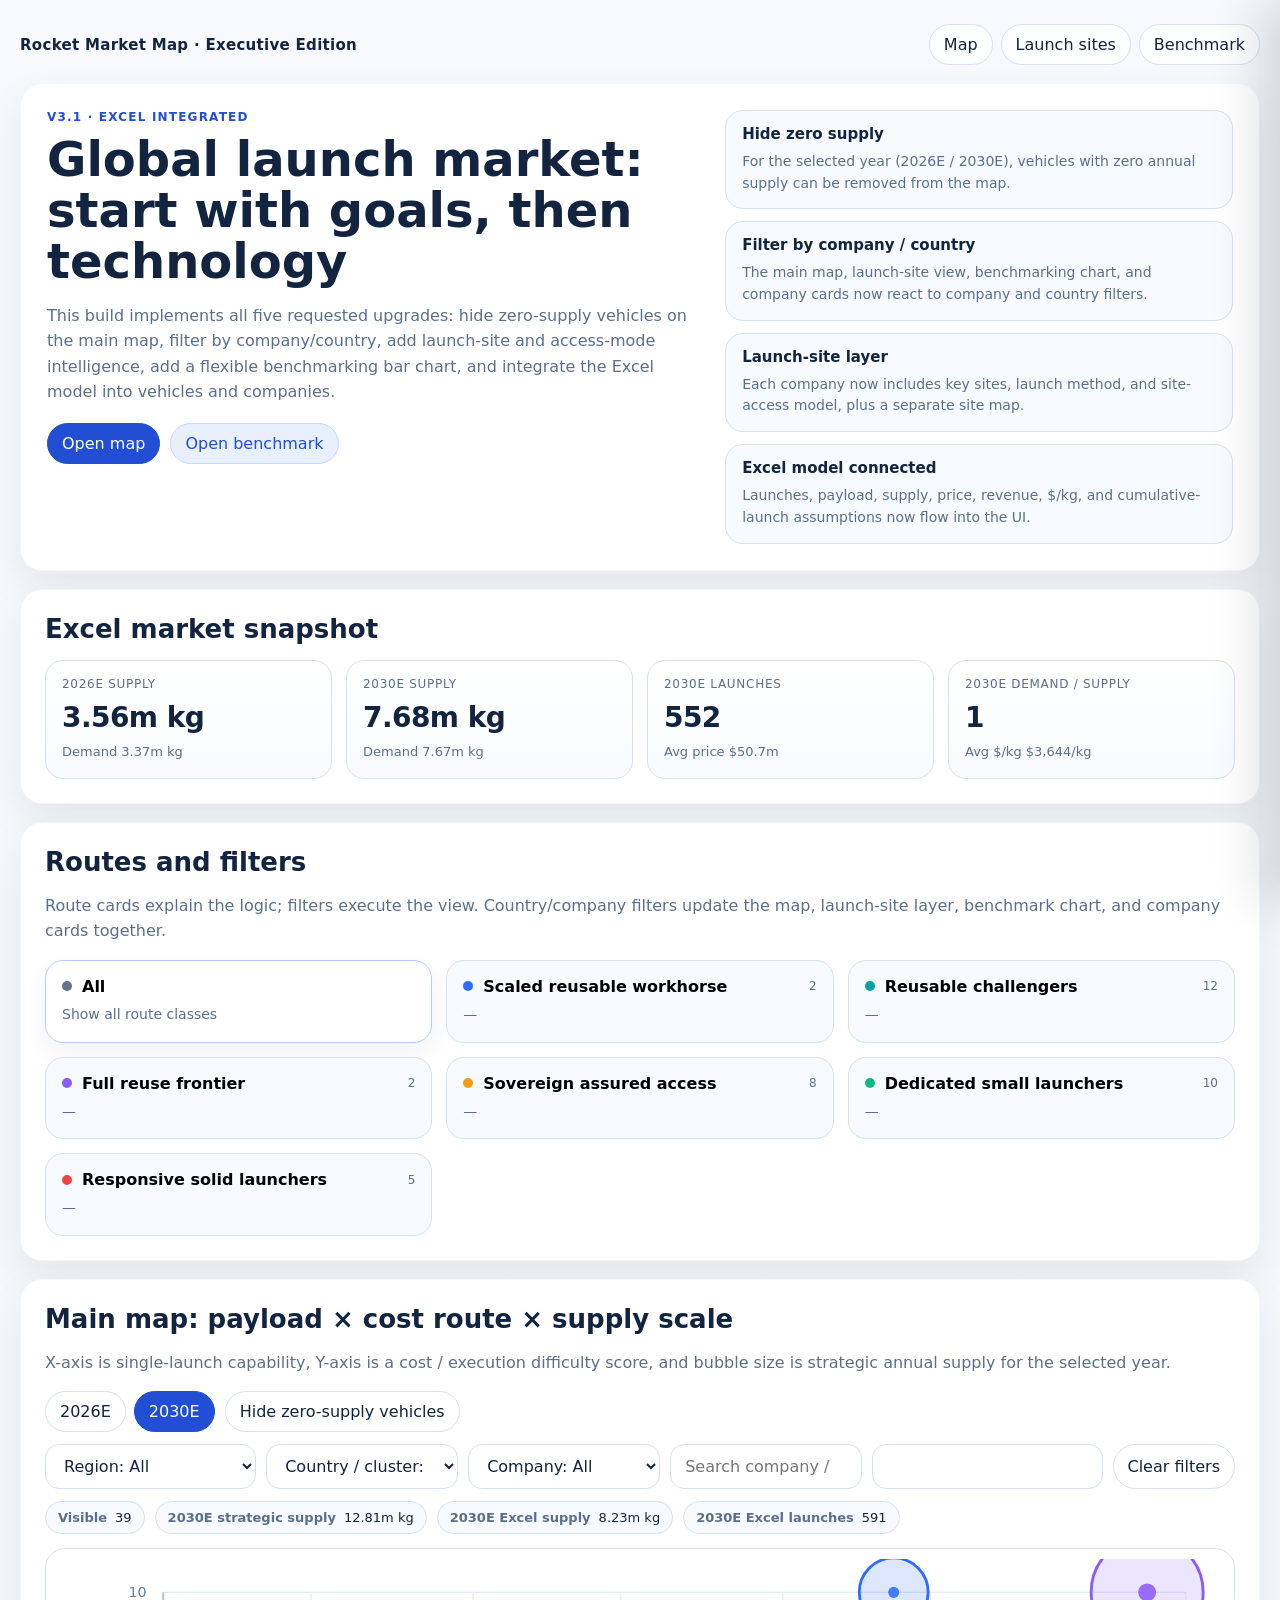
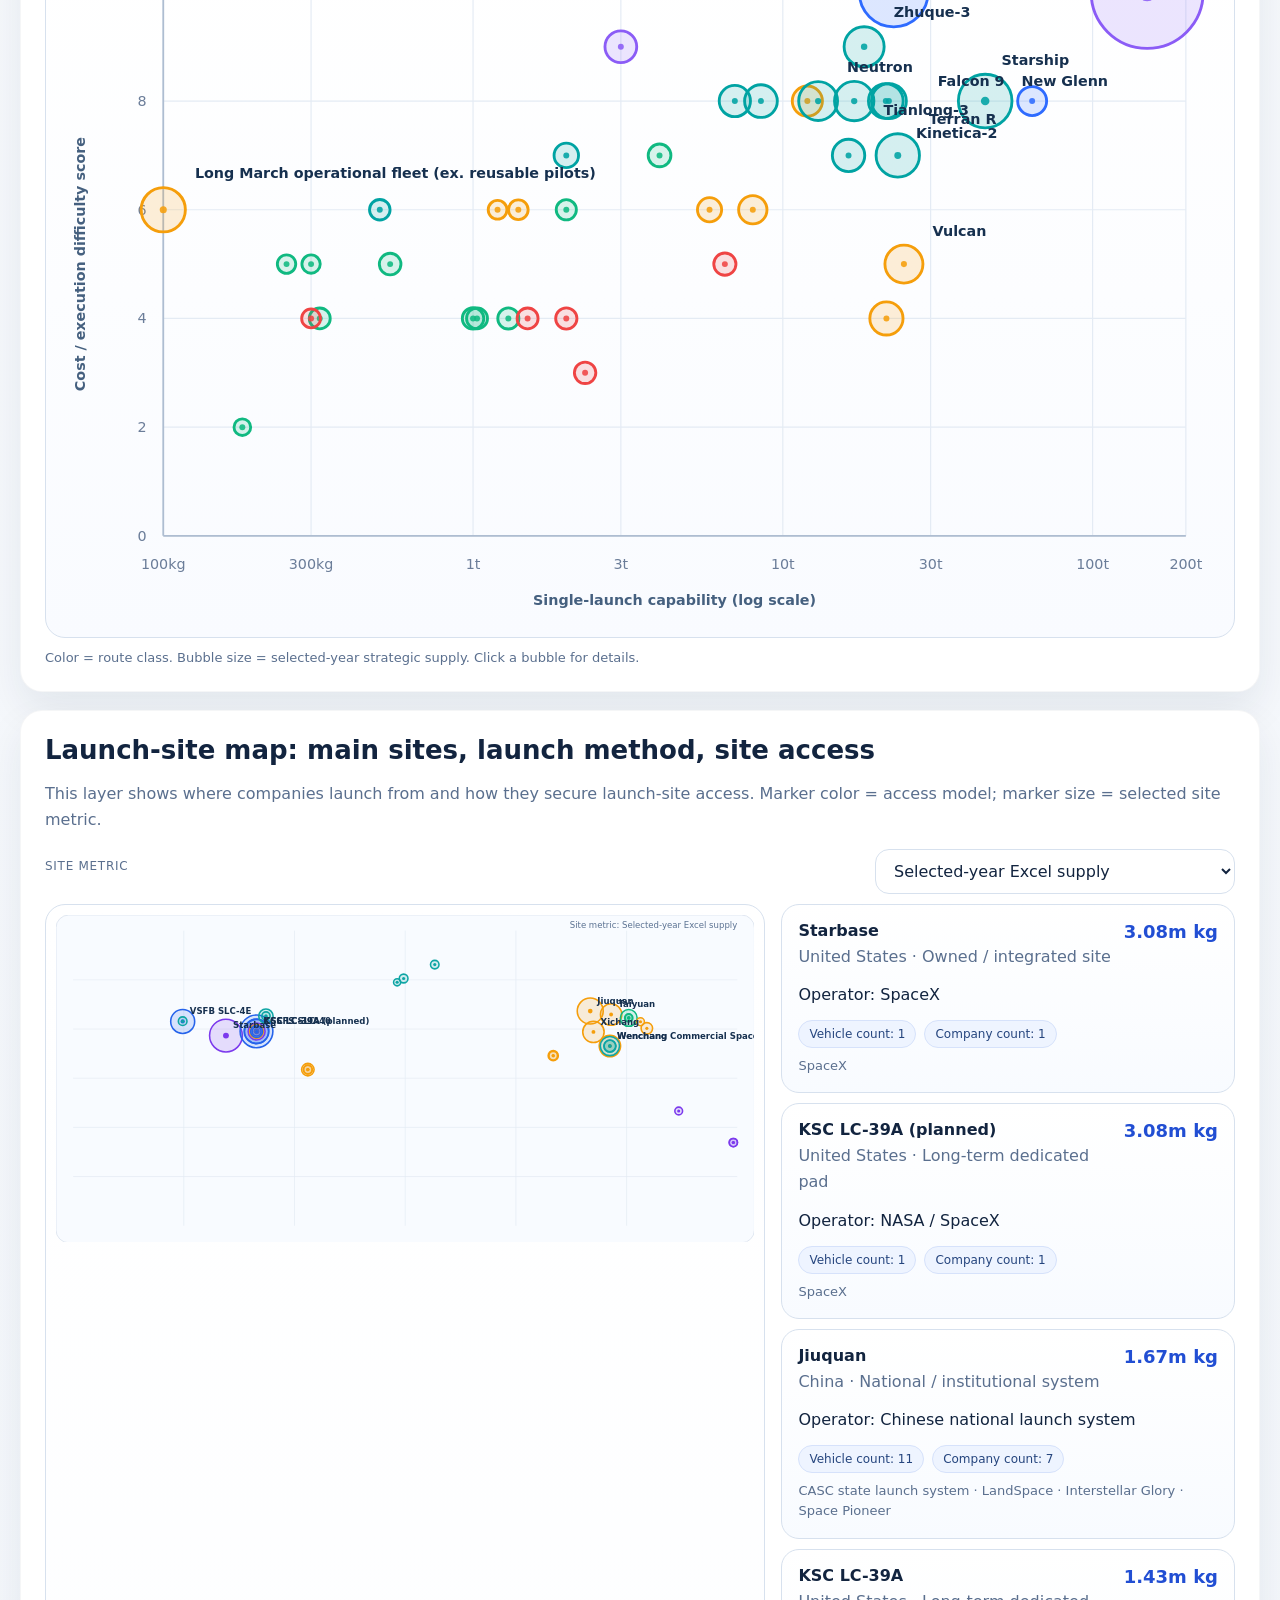
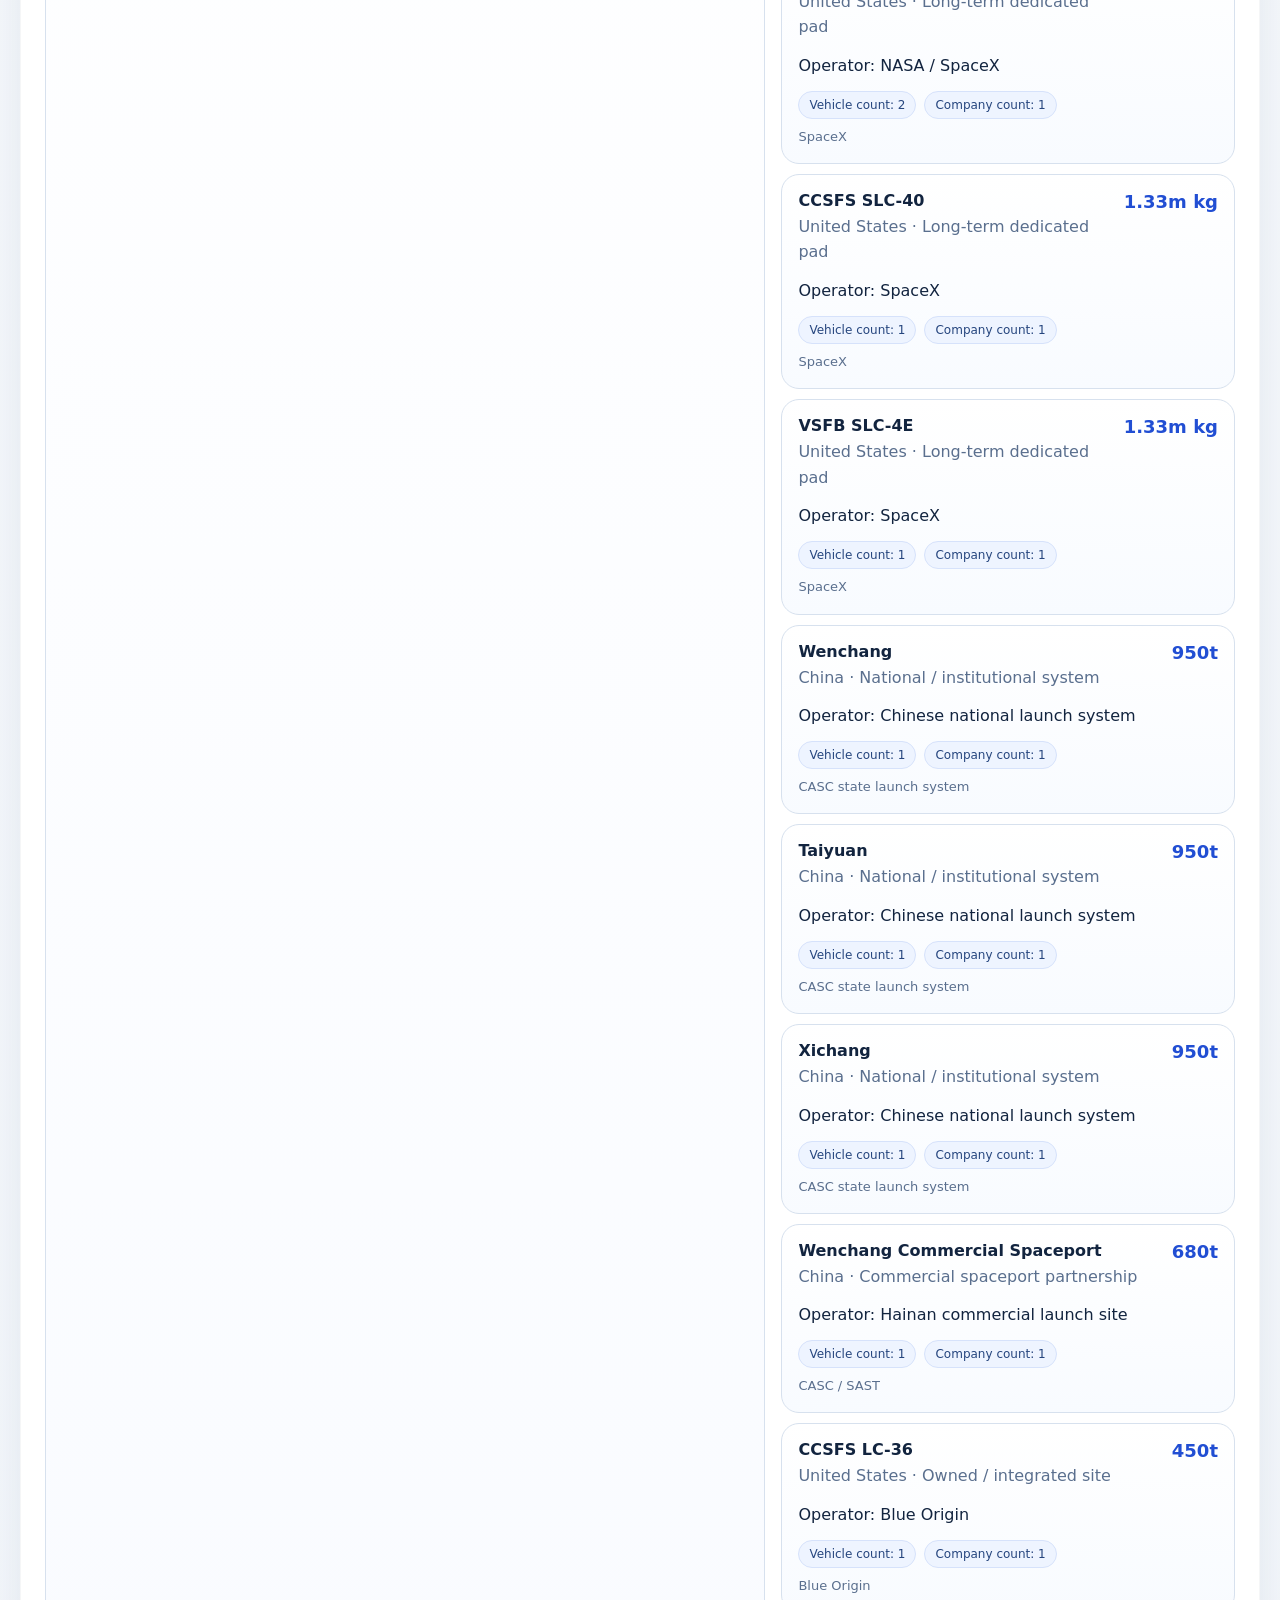
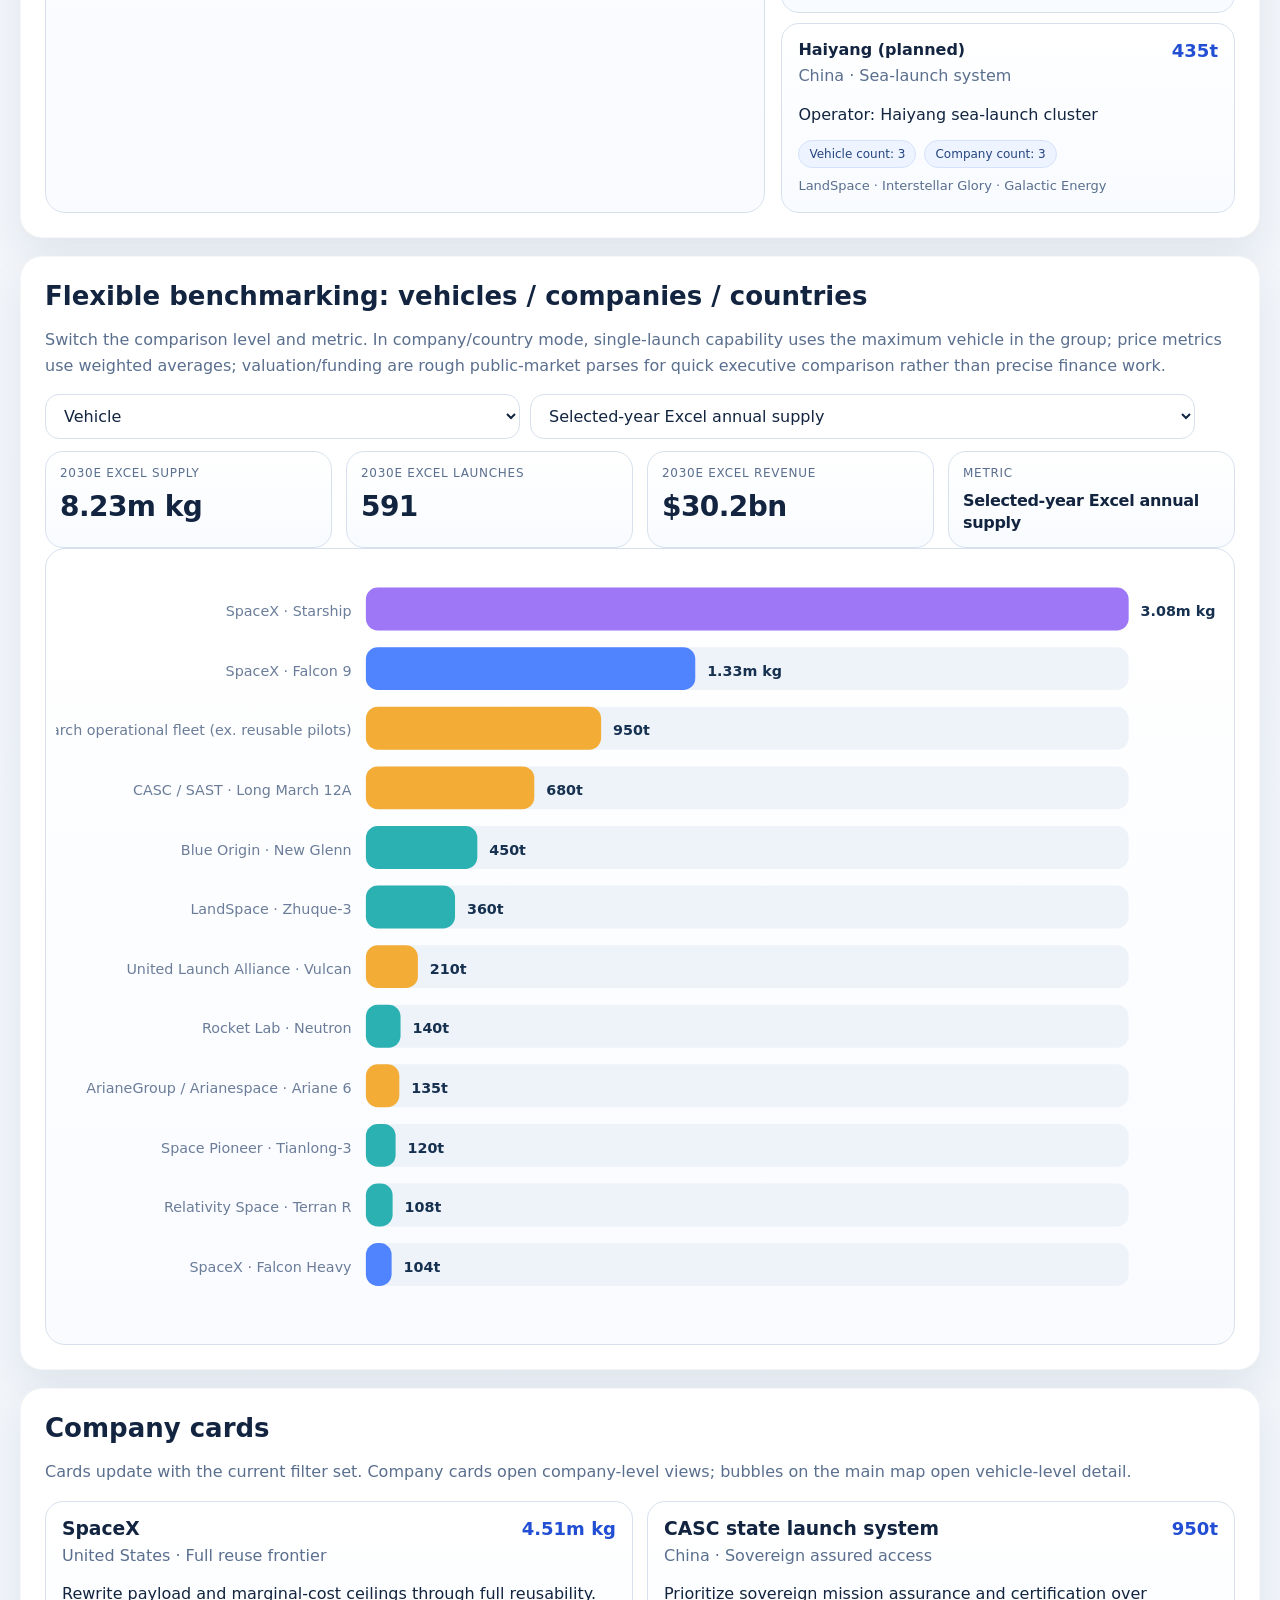
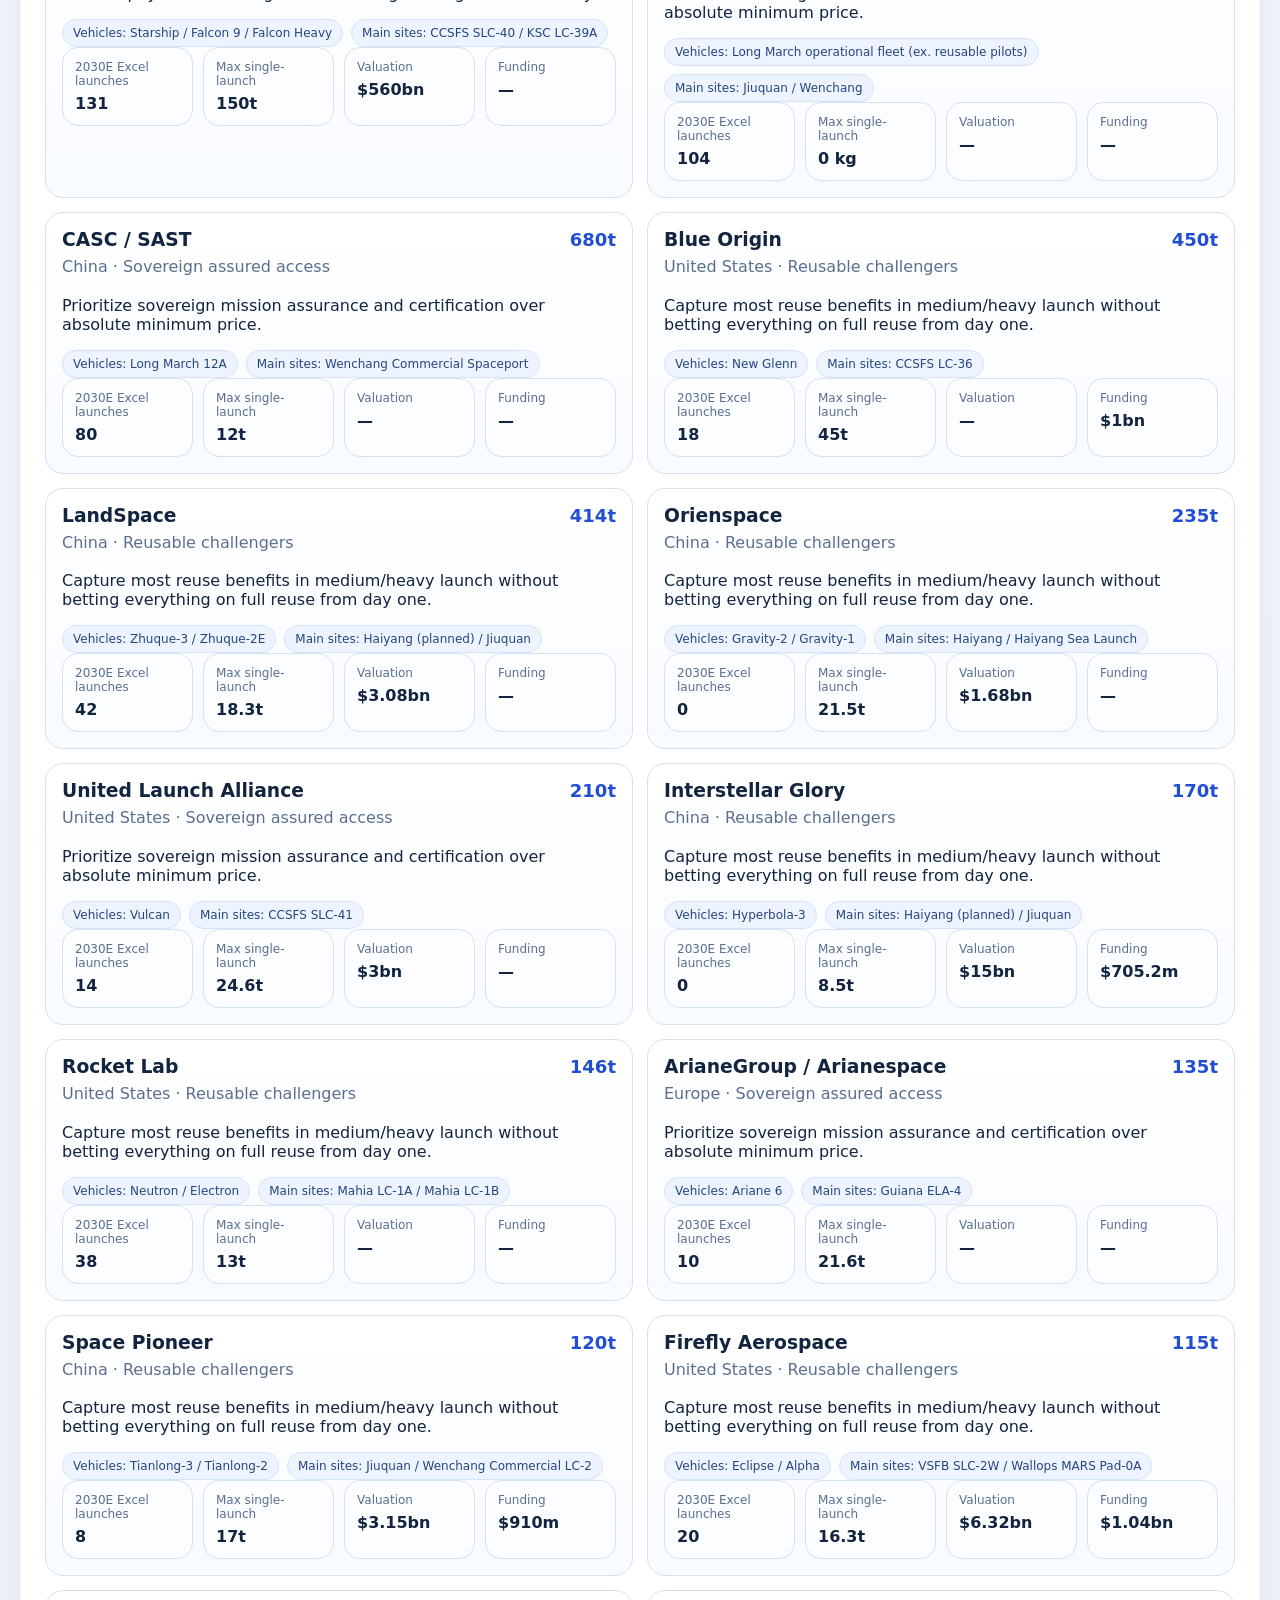
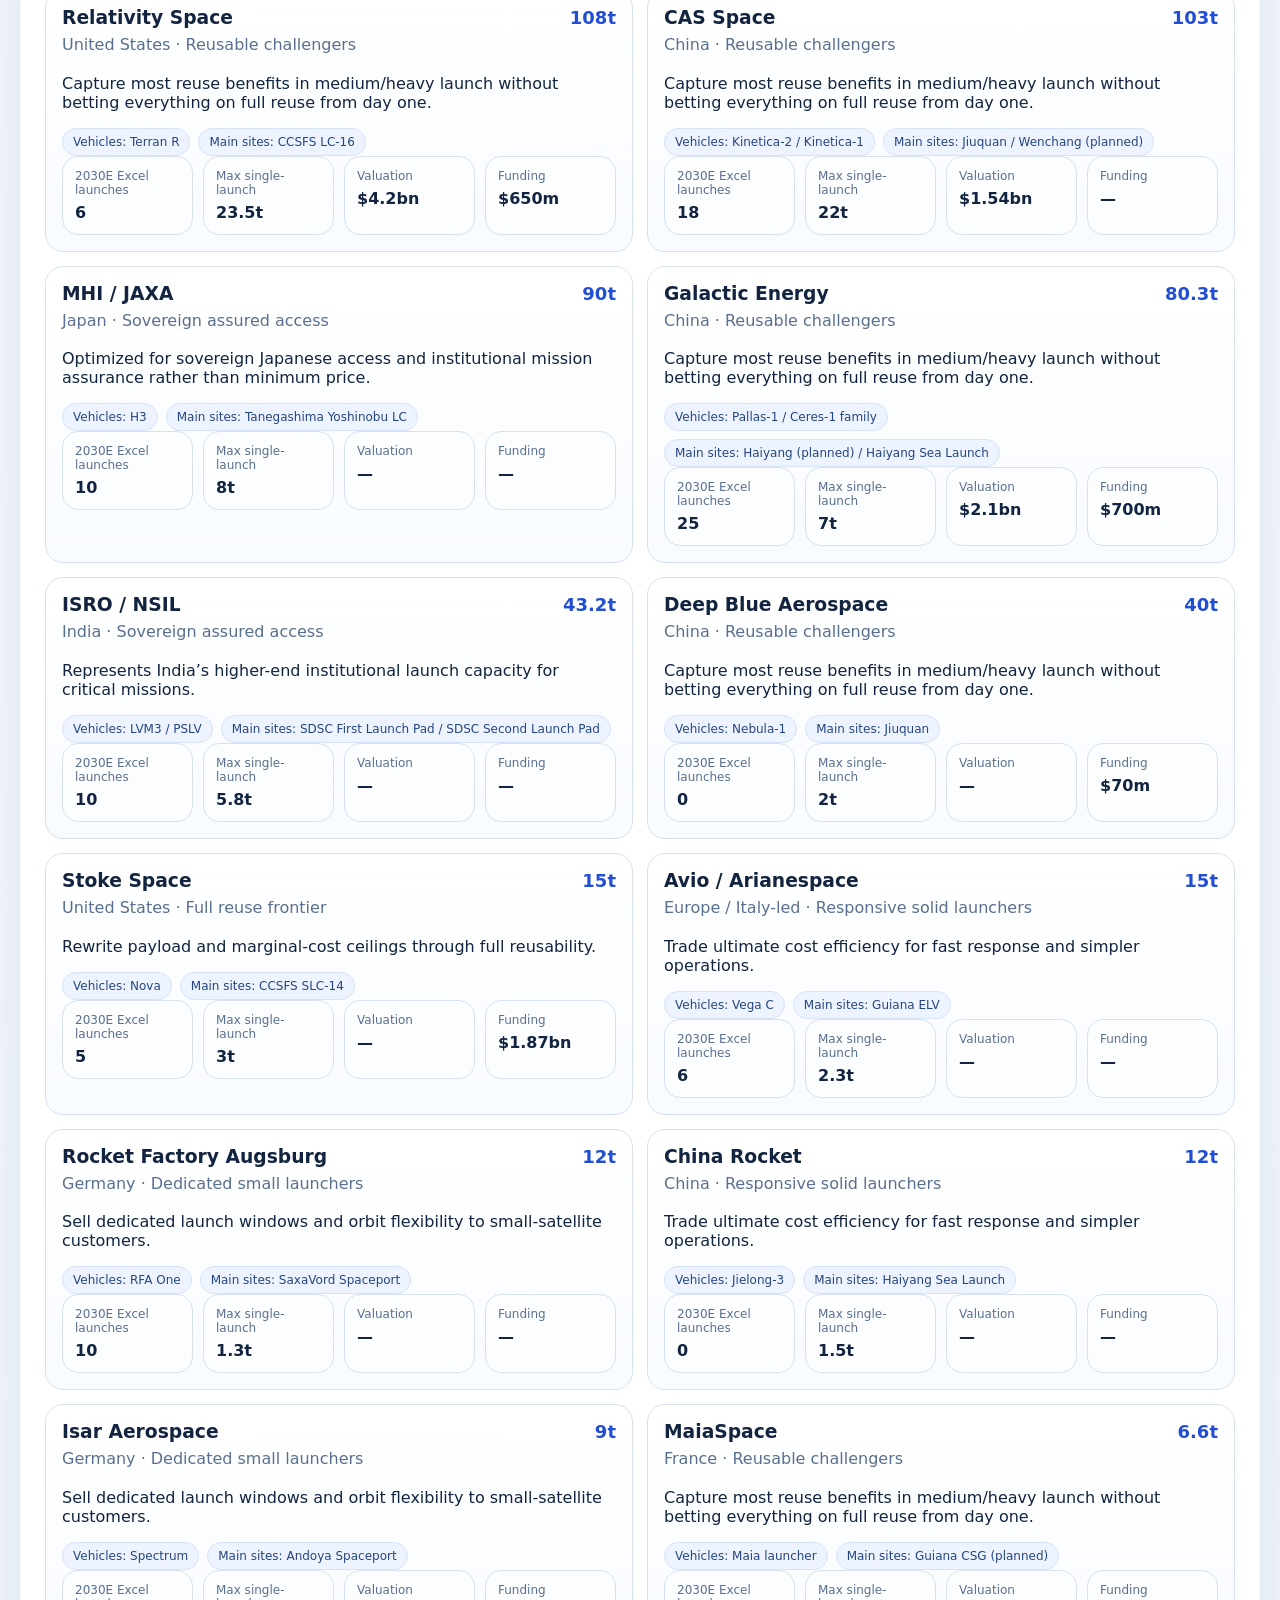
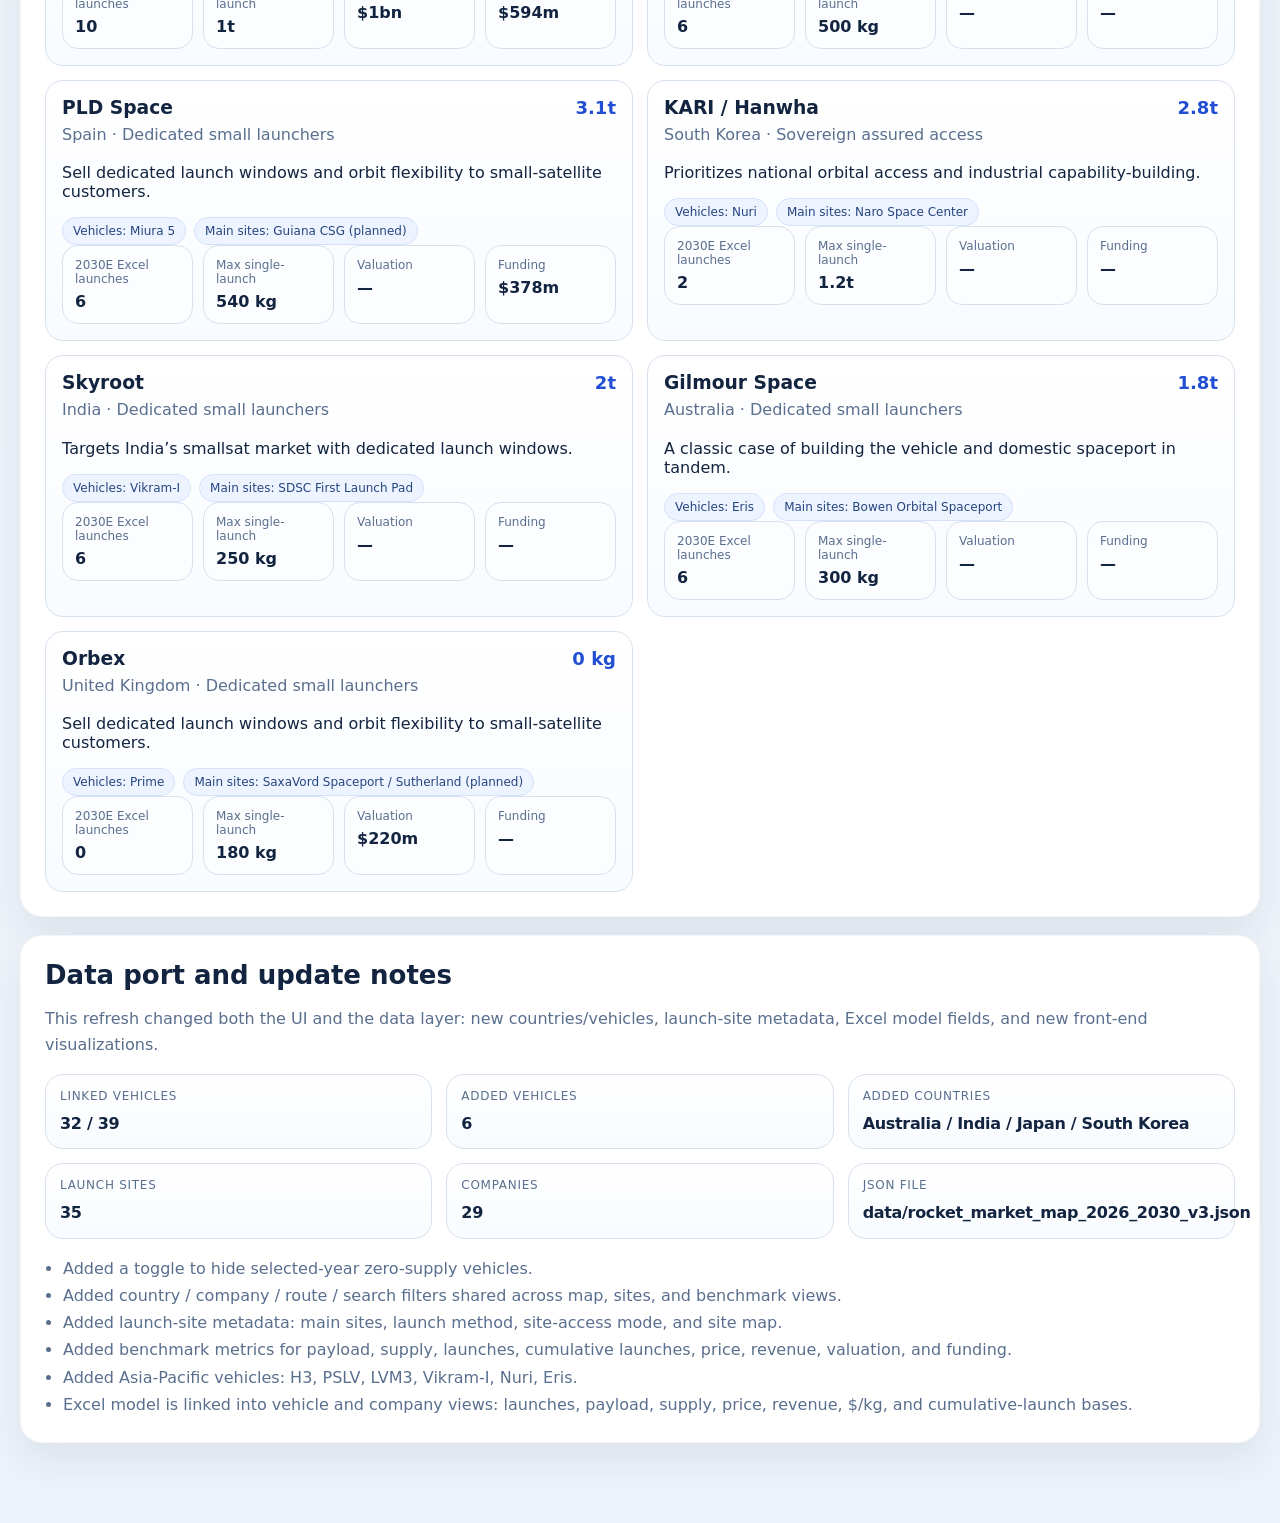
==== commit 1e9c7e31: "update to v3.1 excel integrated version" ====
--- a/en.html
+++ b/en.html
@@ -4,126 +4,136 @@
   <meta charset="UTF-8" />
   <meta name="viewport" content="width=device-width, initial-scale=1.0" />
   <title>Global launch market: start with goals, then technology</title>
-  <meta name="description" content="An executive-facing rocket market map built around goals, constraints and design choices rather than feature clutter." />
+  <meta name="description" content="Executive rocket market map with launch sites, benchmarking, and Excel-linked model data." />
   <link rel="stylesheet" href="assets/styles.css" />
 </head>
 <body data-lang="en">
   <div class="page-shell">
-    <header class="topbar wrap">
-      <div class="brand" id="brandTitle"></div>
-      <nav class="lang-switch">
-        <a href="index.html" class="lang-link ">中文</a>
-        <a href="en.html" class="lang-link active">English</a>
-      </nav>
-    </header>
+    <div class="wrap tooltip-host" id="tooltipHost">
+      <header class="topbar">
+        <div class="brand" id="brandTitle">Global launch market: start with goals, then technology</div>
+        <nav class="topnav">
+          <a class="nav-link" href="#map" id="navMap">Map</a>
+          <a class="nav-link" href="#sites" id="navSites">Launch sites</a>
+          <a class="nav-link" href="#benchmark" id="navBenchmark">Benchmark</a>
+        </nav>
+      </header>
 
-    <main class="wrap">
       <section class="hero card">
-        <div class="hero-copy">
-          <p class="eyebrow" id="heroEyebrow"></p>
-          <h1 id="heroTitle"></h1>
-          <p class="hero-subtitle" id="heroSubtitle"></p>
+        <div>
+          <p class="eyebrow" id="heroEyebrow">v3.1</p>
+          <h1 id="heroTitle">Global launch market: start with goals, then technology</h1>
+          <p class="hero-subtitle" id="heroSubtitle">Executive rocket market map with launch sites, benchmarking, and Excel-linked model data.</p>
           <div class="hero-actions">
-            <a href="#map-section" class="button primary" id="ctaMap"></a>
-            <a href="#routes-section" class="button secondary" id="ctaRoutes"></a>
+            <a class="button primary" href="#map">Open map</a>
+            <a class="button secondary" href="#benchmark">Open benchmark</a>
           </div>
         </div>
-        <div class="hero-side" id="heroTakeaways"></div>
+        <div class="takeaways-grid" id="heroTakeaways"></div>
       </section>
 
-      <section class="overview-grid">
-        <div class="overview-card card" id="overviewCard1"></div>
-        <div class="overview-card card" id="overviewCard2"></div>
-        <div class="overview-card card" id="overviewCard3"></div>
+      <section class="section-card card">
+        <div class="section-head">
+          <h2 id="overviewTitle">Overview</h2>
+        </div>
+        <div class="overview-grid" id="overviewGrid"></div>
       </section>
 
-      <section class="card" id="principles-section">
+      <section class="section-card card" id="routes">
         <div class="section-head">
-          <div>
-            <h2 id="principlesTitle"></h2>
-            <p id="principlesSubtitle"></p>
-          </div>
-        </div>
-        <div class="principles-grid" id="principlesGrid"></div>
-        <div class="goals-block">
-          <div class="subhead-row">
-            <h3 id="goalsTitle"></h3>
-            <p id="goalsSubtitle"></p>
-          </div>
-          <div class="goal-pills" id="goalPills"></div>
-          <div class="goal-callout card accent" id="goalCallout"></div>
-        </div>
-      </section>
-
-      <section class="card" id="routes-section">
-        <div class="section-head">
-          <div>
-            <h2 id="routesTitle"></h2>
-            <p id="routesSubtitle"></p>
-          </div>
-          <button class="ghost-button" id="clearRouteFilter"></button>
+          <h2 id="routeTitle">Routes</h2>
+          <p class="section-subtitle" id="routeSubtitle"></p>
         </div>
         <div class="route-grid" id="routeGrid"></div>
       </section>
 
-      <section class="card" id="map-section">
-        <div class="section-head chart-head">
-          <div>
-            <h2 id="mapTitle"></h2>
-            <p id="mapSubtitle"></p>
+      <section class="section-card card" id="map">
+        <div class="section-head">
+          <h2 id="mapTitle">Map</h2>
+          <p class="section-subtitle" id="mapSubtitle"></p>
+        </div>
+        <div class="control-stack">
+          <div class="toggle-group">
+            <button class="toggle-btn" id="year2026">2026E</button>
+            <button class="toggle-btn" id="year2030">2030E</button>
           </div>
-          <div class="control-stack">
-            <div class="toggle-group" id="metricToggle"></div>
-            <div class="toggle-group" id="regionToggle"></div>
-          </div>
+          <button class="toggle-btn" id="hideZeroBtn">Hide zero-supply vehicles</button>
         </div>
-        <div class="chart-legend" id="chartLegend"></div>
-        <div class="bubble-card">
-          <svg id="bubbleChart" viewBox="0 0 1120 560" role="img" aria-label="bubble chart"></svg>
+        <div class="control-grid">
+          <select id="regionSelect" aria-label="region"></select>
+          <select id="countrySelect" aria-label="country"></select>
+          <select id="companySelect" aria-label="company"></select>
+          <input id="searchInput" type="search" aria-label="search" placeholder="search" />
+          <div class="select-inline"></div>
+          <button class="ghost-button" id="clearBtn">Clear filters</button>
+        </div>
+        <div class="summary-line" id="mapSummary"></div>
+        <div class="chart-shell">
+          <svg id="bubbleChart" role="img" aria-label="rocket market map"></svg>
           <div class="tooltip" id="tooltip" hidden></div>
         </div>
-        <div class="chart-note" id="mapNote"></div>
+        <div class="chart-note" id="mapLegend"></div>
       </section>
 
-      <section class="card" id="companies-section">
-        <div class="section-head company-head">
-          <div>
-            <h2 id="companiesTitle"></h2>
-            <p id="companiesSubtitle"></p>
-          </div>
-          <div class="company-tools">
-            <input type="search" id="companySearch" class="search-input" />
-          </div>
+      <section class="section-card card" id="sites">
+        <div class="section-head">
+          <h2 id="sitesTitle">Launch sites</h2>
+          <p class="section-subtitle" id="sitesSubtitle"></p>
         </div>
-        <div id="companyGroups"></div>
+        <div class="chart-toolbar">
+          <div class="metric-title" id="siteMetricLabel">Site metric</div>
+          <select id="siteMetricSelect" class="select-inline" style="width:min(360px,100%)"></select>
+        </div>
+        <div class="split-grid">
+          <div class="chart-shell"><svg id="siteMap" role="img" aria-label="launch site map"></svg></div>
+          <div class="site-list" id="siteList"></div>
+        </div>
       </section>
 
-      <section class="card muted-card" id="data-port-section">
+      <section class="section-card card" id="benchmark">
         <div class="section-head">
-          <div>
-            <h2 id="dataPortTitle"></h2>
-            <p id="dataPortSubtitle"></p>
-          </div>
+          <h2 id="benchmarkTitle">Benchmark</h2>
+          <p class="section-subtitle" id="benchmarkSubtitle"></p>
         </div>
-        <div class="port-grid" id="dataPortGrid"></div>
+        <div class="control-grid" style="grid-template-columns: 1fr 1.4fr auto auto auto auto;">
+          <select id="benchmarkMode" aria-label="mode"></select>
+          <select id="benchmarkMetric" aria-label="metric"></select>
+          <div></div><div></div><div></div><div></div>
+        </div>
+        <div class="benchmark-summary" id="benchmarkSummary"></div>
+        <div class="chart-shell"><svg id="benchmarkChart" role="img" aria-label="benchmark chart"></svg></div>
       </section>
-    </main>
+
+      <section class="section-card card" id="companies">
+        <div class="section-head">
+          <h2 id="listTitle">Companies</h2>
+          <p class="section-subtitle" id="listSubtitle"></p>
+        </div>
+        <div class="company-grid" id="companyGrid"></div>
+      </section>
+
+      <section class="section-card card" id="data">
+        <div class="section-head">
+          <h2 id="dataTitle">Data port</h2>
+          <p class="section-subtitle" id="dataSubtitle"></p>
+        </div>
+        <div id="dataPortGrid"></div>
+      </section>
+
+      <div class="footer-space"></div>
+    </div>
   </div>
 
   <div class="drawer-backdrop" id="drawerBackdrop" hidden></div>
-  <aside class="drawer" id="detailDrawer" aria-hidden="true">
-    <div class="drawer-head">
-      <div>
-        <p class="eyebrow" id="drawerEyebrow"></p>
-        <h2 id="drawerTitle"></h2>
-        <p class="drawer-subtitle" id="drawerSubtitle"></p>
-      </div>
-      <button class="icon-button" id="closeDrawer" aria-label="Close">×</button>
+  <aside class="drawer" id="detailDrawer" aria-modal="true" role="dialog">
+    <div class="drawer-header">
+      <button class="icon-button" id="closeDrawer">×</button>
     </div>
     <div class="drawer-body" id="drawerBody"></div>
   </aside>
 
-  <script>window.__INLINE_DATA__ = {"meta": {"version": "2026-03-06-v2", "title": "Global Launch Market Map 2026 / 2027-2030", "titleZh": "全球火箭市场地图 2026 / 2027-2030", "subtitle": "Interactive strategic dashboard for launch supply, technology routes, competitive economics and capital structure across the U.S., Europe and China.", "subtitleZh": "面向投资人与管理层的交互式战略仪表盘：系统梳理美国、欧洲、中国的发射供给、技术路线、成本竞争力与资本格局。", "scopeNote": "Coverage is a curated strategic map of orbital launch supply nodes in the U.S., Europe and China. It emphasizes programs that either deliver launch today or can materially shape the 2027-2030 reusable medium/heavy race.", "scopeNoteZh": "本网站覆盖美国、欧洲、中国的轨道发射供给节点，重点收录已经具备现实发射能力，或会显著影响 2027-2030 年可回收中重型火箭竞争格局的项目。", "methodology": ["Each node is assigned to one and only one time-status bucket, ownership bucket, reusability bucket, and propellant bucket.", "2026 deliverable kg is a conservative full-year base case for launch supply that is realistically deliverable in 2026.", "2030 potential kg is a strategy scenario, not management guidance, and is used to compare option value if ramp, reuse and manufacturing scale are achieved.", "Large state launch families are modeled as fleet nodes only when splitting sub-variants would create false precision or double count supply.", "New P0 / P1 fields such as first flight, total flights, engines and planned missions are best-effort public-data snapshots as of March 2026; some emerging programs are approximate where public disclosure is limited."], "methodologyZh": ["每个项目在时间状态、所有制、复用方式、推进剂路线上都只落入一个分类桶，避免重复计数。", "“2026 可交付运力”采用保守口径，代表今年更可能真实交付的发射供给，而不是纸面参数。", "“2030 潜在运力”是战略情景输入，用于比较复用、批产与发射频率跑通后的期权价值，并非管理层指引。", "当大型国家体系拆分到单型号会造成伪精确或重复统计时，本网站将其作为“舰队节点”处理。", "新增的首飞时间、累计发射次数、发动机和近期任务等字段，均为截至 2026 年 3 月的公开信息快照；对公开披露有限的新项目，个别值为近似口径。"], "insights": [{"title": "2026 still rewards real throughput", "body": "The global market is still anchored by who can repeatedly deliver launch this year, not by who has the most ambitious deck."}, {"title": "The next structural race is reusable medium/heavy", "body": "The core battleground from 2027 onward is whether reusable medium/heavy vehicles can convert first flight into cadence and margin."}, {"title": "Capital depth is a hard filter", "body": "Launch remains brutally capital intensive. Balance-sheet strength and state or public-market support matter almost as much as propulsion."}, {"title": "Payload class is the least sufficient metric", "body": "A bigger rocket on paper is not automatically a better business. Reuse depth, cadence, and market fit dominate long-run economics."}], "insightsZh": [{"title": "2026 年仍然是现实供给的游戏", "body": "今年真正重要的不是 PPT 上写了多少吨，而是谁能稳定、重复地把卫星送上去。"}, {"title": "下一场结构性竞争是“可回收中重型”", "body": "2027 年之后的关键，不再是谁先做出小火箭，而是谁能把中重型复用火箭做成可重复运营的产线。"}, {"title": "资本厚度几乎和推进系统一样重要", "body": "火箭研发极度烧钱，创始人资金、公开市场融资能力和国家产业资本，会直接决定谁能熬过最难的几年。"}, {"title": "单发运力是最容易误导的单一指标", "body": "火箭做得更大，并不自动意味着商业上更强。真正决定长期成本的是复用深度、发射频率和任务匹配度。"}], "requirementsCovered": ["P0: firstFlight, totalFlights, engines, plannedMissions", "P1: gtoPayload, techRoute, launchSite", "P2: constellationCapable, certified", "New views: timeline, cadence trend, engine comparison, geographic launch-site view", "UI cleanup: Chinese copy refreshed; explicit 'MECE' label removed from interface"]}, "nodes": [{"id": "spacex_f9", "region": "US", "country": "United States", "company": "SpaceX", "vehicle": "Falcon 9", "node_type": "vehicle", "ownership_class": "Private company", "maturity_class": "Mature service", "horizon_bucket": "Live 2026 supply", "single_launch_kg": 22800, "supply_2026_kg": 2550000, "supply_2030_kg": 1800000, "flights_2026_base": 112, "flights_2030_base": 79, "reusability_class": "Partial reusable", "propellant_class": "Kerosene/LOX", "architecture_class": "Two-stage medium/heavy launcher", "lift_class": "Heavy", "cost_score": 10, "confidence": "High", "route_summary": "Reusable first stage, mature booster reuse, high-rate factory and launch cadence.", "current_reality": "The baseline industrial launch system in 2026. It is already delivering launch at aviation-like cadence compared with everyone else.", "cost_thesis": "Still the benchmark on delivered cost because reuse depth, refurbishment learning curve, internal Starlink demand and launch cadence reinforce each other.", "valuation": "$560B+ secondary-market marks (widely reported range; private)", "funding": "Historically raised external capital; current financing mostly secondary transactions rather than classic venture rounds.", "investors": "Historical disclosed investors include Google and Fidelity; deep secondary-market demand.", "sources": [{"label": "Falcon 9 official specs", "url": "https://www.spacex.com/vehicles/falcon-9/"}, {"label": "Falcon reusability in user guide", "url": "https://www.spacex.com/assets/media/falcon-users-guide-2025-05-09.pdf"}, {"label": "2025 165 launches mention", "url": "https://www.spacex.com/launches/sl-17-32"}], "vehicleZh": "猎鹰 9", "companyZh": "太空探索技术公司", "firstFlightYear": 2010, "firstFlightStatus": "actual", "totalFlights": 490, "totalFlightsDisplay": "约 490+", "gtoPayloadKg": 8300, "recoveryMethod": "一级海上/陆上垂直回收；整流罩回收复用探索", "launchSites": ["KSC LC-39A", "CCSFS SLC-40", "VSFB SLC-4E"], "engines": [{"name": "Merlin 1D", "stage": "Stage 1", "count": 9, "thrust_kN": 845, "isp_s": 282}, {"name": "Merlin Vacuum", "stage": "Stage 2", "count": 1, "thrust_kN": 981, "isp_s": 348}], "techRoute": "两级入轨，煤油/液氧推进，一级垂直回收并高频复用，偏向把制造、回收、发射场与星座需求做成一体化工业系统。", "techRouteEn": "Two-stage-to-orbit kerolox launcher with vertically landing reusable first stage, built around industrial cadence and internal Starlink demand.", "launchHistory": {"2021": 31, "2022": 60, "2023": 96, "2024": 134, "2025": 165, "2026e": 112}, "plannedMissions": [{"date": "2026", "mission": "Starlink 主网持续部署", "missionEn": "Ongoing Starlink deployment", "orbit": "LEO"}, {"date": "2026", "mission": "政府/商业专属任务", "missionEn": "Government and commercial dedicated missions", "orbit": "LEO / GTO"}], "constellationCapable": true, "certified": "Commercial + government workhorse", "currentRealityZh": "已经形成稳定供给，是 2026 运力测算中最可信的一类节点。", "costThesisZh": "若一级复用、翻修和频率都能跑通，长期成本有望进入第一梯队。", "route_class": "scaled_reuse", "route_class_zh": "规模化复用主力", "route_class_en": "Scaled reusable workhorse", "route_order": 1, "route_color": "#2E6BFF", "target_goal_zh": "把火箭做成高频工业平台", "target_goal_en": "", "payload_bucket": "20t+", "supply_2026_t_display": "2,550t", "supply_2030_t_display": "1,800t", "single_launch_t_display": "22.8t", "gto_payload_t_display": "8.3t", "route_why_zh": "服务大星座、政府和商业混合市场，用高频复用把单位交付成本压低。", "constraint_zh": "真正的门槛不是回收本身，而是高频运行、翻修效率和发射场吞吐。", "watch_zh": "看飞行频率是否还能持续抬升，以及高价值任务是否继续信任这套体系。", "route_explainer_zh": "目标是把单位交付成本和发射节奏一起做出来。只有订单足够多、回收体系成熟、发射场和工厂能持续运转，一级复用才真正成立。", "route_tradeoff_zh": "好处是长期成本最低、节奏最快；代价是需要极高的飞行频率、运营纪律和资金投入。", "route_why_en": "Win mixed commercial and constellation demand by turning reuse into a high-cadence industrial system.", "constraint_en": "The true moat is cadence, refurbishment efficiency, launch-site throughput and internal demand, not just landing boosters.", "watch_en": "Watch whether cadence and high-value mission trust keep compounding."}, {"id": "spacex_fh", "region": "US", "country": "United States", "company": "SpaceX", "vehicle": "Falcon Heavy", "node_type": "vehicle", "ownership_class": "Private company", "maturity_class": "Mature service", "horizon_bucket": "Live 2026 supply", "single_launch_kg": 63800, "supply_2026_kg": 150000, "supply_2030_kg": 100000, "flights_2026_base": 3, "flights_2030_base": 2, "reusability_class": "Partial reusable", "propellant_class": "Kerosene/LOX", "architecture_class": "Three-core heavy launcher", "lift_class": "Heavy", "cost_score": 8, "confidence": "Medium", "route_summary": "Reusable side boosters and center-core family commonality with Falcon 9.", "current_reality": "Niche heavy-lift workhorse for missions that need more throw than Falcon 9 but not a full Starship-class vehicle.", "cost_thesis": "Competitive for specific heavy missions, but long-term economics likely get eclipsed by Starship if Starship becomes operational at scale.", "valuation": "$560B+ secondary-market marks at company level", "funding": "See SpaceX company financing context.", "investors": "See SpaceX company financing context.", "sources": [{"label": "Falcon Heavy official specs", "url": "https://www.spacex.com/vehicles/falcon-heavy"}, {"label": "Falcon user guide", "url": "https://www.spacex.com/assets/media/falcon-users-guide-2025-05-09.pdf"}], "vehicleZh": "猎鹰重型", "companyZh": "太空探索技术公司", "firstFlightYear": 2018, "firstFlightStatus": "actual", "totalFlights": 11, "totalFlightsDisplay": "11", "gtoPayloadKg": 26700, "recoveryMethod": "侧芯与部分中心芯垂直回收（视任务）", "launchSites": ["KSC LC-39A"], "engines": [{"name": "Merlin 1D", "stage": "Stage 1", "count": 27, "thrust_kN": 845, "isp_s": 282}, {"name": "Merlin Vacuum", "stage": "Stage 2", "count": 1, "thrust_kN": 981, "isp_s": 348}], "techRoute": "三芯级重型火箭，与猎鹰 9 共享大量部件，通过复用侧助推器降低重型任务边际成本。", "techRouteEn": "Triple-core heavy launcher sharing Falcon 9 hardware, using booster reuse to lower heavy-lift mission cost.", "launchHistory": {"2021": 0, "2022": 1, "2023": 3, "2024": 0, "2025": 0, "2026e": 3}, "plannedMissions": [{"date": "2026", "mission": "国家安全与高能轨道任务", "missionEn": "National security and high-energy missions", "orbit": "GTO / direct GEO / beyond LEO"}], "constellationCapable": false, "certified": "Commercial + NSSL heavy missions", "currentRealityZh": "已经形成稳定供给，是 2026 运力测算中最可信的一类节点。", "costThesisZh": "若一级复用、翻修和频率都能跑通，长期成本有望进入第一梯队。", "route_class": "scaled_reuse", "route_class_zh": "规模化复用主力", "route_class_en": "Scaled reusable workhorse", "route_order": 1, "route_color": "#2E6BFF", "target_goal_zh": "把火箭做成高频工业平台", "target_goal_en": "", "payload_bucket": "20t+", "supply_2026_t_display": "150t", "supply_2030_t_display": "100t", "single_launch_t_display": "63.8t", "gto_payload_t_display": "26.7t", "route_why_zh": "服务大星座、政府和商业混合市场，用高频复用把单位交付成本压低。", "constraint_zh": "真正的门槛不是回收本身，而是高频运行、翻修效率和发射场吞吐。", "watch_zh": "看飞行频率是否还能持续抬升，以及高价值任务是否继续信任这套体系。", "route_explainer_zh": "目标是把单位交付成本和发射节奏一起做出来。只有订单足够多、回收体系成熟、发射场和工厂能持续运转，一级复用才真正成立。", "route_tradeoff_zh": "好处是长期成本最低、节奏最快；代价是需要极高的飞行频率、运营纪律和资金投入。", "route_why_en": "Win mixed commercial and constellation demand by turning reuse into a high-cadence industrial system.", "constraint_en": "The true moat is cadence, refurbishment efficiency, launch-site throughput and internal demand, not just landing boosters.", "watch_en": "Watch whether cadence and high-value mission trust keep compounding."}, {"id": "spacex_starship", "region": "US", "country": "United States", "company": "SpaceX", "vehicle": "Starship", "node_type": "vehicle", "ownership_class": "Private company", "maturity_class": "Development / pre-scale", "horizon_bucket": "2027-2030 option", "single_launch_kg": 150000, "supply_2026_kg": 0, "supply_2030_kg": 6000000, "flights_2026_base": 0, "flights_2030_base": 40, "reusability_class": "Full reusable", "propellant_class": "Methane/LOX", "architecture_class": "Super heavy fully reusable stack", "lift_class": "Superheavy", "cost_score": 10, "confidence": "Low", "route_summary": "Full-stack methane reusability with on-orbit refueling ambition and very large fairing volume.", "current_reality": "Immense option value but not yet a dependable commercial supply source in the conservative 2026 base case.", "cost_thesis": "If rapid full reuse and turn-around are solved, it can rewrite the global marginal cost curve rather than just compete inside it.", "valuation": "$560B+ secondary-market marks at company level", "funding": "See SpaceX company financing context.", "investors": "See SpaceX company financing context.", "sources": [{"label": "Starship official specs", "url": "https://www.spacex.com/vehicles/starship"}, {"label": "2025 launch cadence context", "url": "https://www.spacex.com/launches/sl-17-32"}], "vehicleZh": "星舰", "companyZh": "太空探索技术公司", "firstFlightYear": 2023, "firstFlightStatus": "actual", "totalFlights": 7, "totalFlightsDisplay": "7 次综合飞行试验", "gtoPayloadKg": null, "recoveryMethod": "一级助推器与上面级目标均为全系统回收复用", "launchSites": ["Starbase", "KSC LC-39A (planned)"], "engines": [{"name": "Raptor", "stage": "Booster", "count": 33, "thrust_kN": 2800, "isp_s": 327}, {"name": "Raptor Vacuum / Sea-Level", "stage": "Ship", "count": 6, "thrust_kN": 2580, "isp_s": 380}], "techRoute": "超重型全甲烷全复用体系，目标是通过快速周转、大舱容和轨道加注重写边际成本曲线。", "techRouteEn": "Fully reusable methalox super-heavy system targeting airline-like reuse, giant payload volume and on-orbit refueling.", "launchHistory": {"2023": 2, "2024": 3, "2025": 5, "2026e": 4}, "plannedMissions": [{"date": "2026", "mission": "继续轨道级验证与回收试验", "missionEn": "Continued orbital-class test and recovery campaign", "orbit": "LEO / test"}, {"date": "2026-2027", "mission": "在轨加注与 Starlink v3 相关验证", "missionEn": "In-space refueling and Starlink v3 pathfinding", "orbit": "LEO"}], "constellationCapable": true, "certified": "Experimental; not yet bankable commercial service", "currentRealityZh": "更适合被看作 2027-2030 的期权价值，而不是可兑现的 2026 运力。", "costThesisZh": "如果快速周转与热防护兑现，长期边际成本上限最高，但工程风险也最高。", "route_class": "frontier_full_reuse", "route_class_zh": "全复用前沿", "route_class_en": "Full reuse frontier", "route_order": 3, "route_color": "#8B5CF6", "target_goal_zh": "用全复用改写成本和体积上限", "target_goal_en": "", "payload_bucket": "20t+", "supply_2026_t_display": "0 kg", "supply_2030_t_display": "6,000t", "single_launch_t_display": "150t", "gto_payload_t_display": "—", "route_why_zh": "押注超大运力和极低边际成本，服务大星座、重货和更远期深空物流。", "constraint_zh": "真正难点在热防护、快速周转、再入控制、以及完整运营闭环。", "watch_zh": "看热防护、在轨补加注、回收和快速周转能否连成闭环；这决定它是不是“工程现实”而非“物理上可行”。", "route_explainer_zh": "目标不是小幅降本，而是直接改写每公斤发射成本和可运送体积的上限。", "route_tradeoff_zh": "好处是上限最高；代价是热防护、快速周转、轨道补加注等系统难度显著更高。", "route_why_en": "Rewrite payload and marginal-cost ceilings through full reusability.", "constraint_en": "Thermal protection, turnaround, reentry control and full operations are the hard parts.", "watch_en": "Watch whether the full flight-and-reuse loop becomes repeatable."}, {"id": "blue_new_glenn", "region": "US", "country": "United States", "company": "Blue Origin", "vehicle": "New Glenn", "node_type": "vehicle", "ownership_class": "Private company", "maturity_class": "Early operations", "horizon_bucket": "Live 2026 supply", "single_launch_kg": 45000, "supply_2026_kg": 135000, "supply_2030_kg": 900000, "flights_2026_base": 3, "flights_2030_base": 20, "reusability_class": "Partial reusable", "propellant_class": "Mixed cryogenic", "architecture_class": "Reusable first stage + hydrogen upper stage", "lift_class": "Heavy", "cost_score": 8, "confidence": "Medium", "route_summary": "Methane BE-4 booster with reusable first stage and hydrogen upper stage for high-energy missions.", "current_reality": "Now real, no longer a perpetual future promise, but still early in the cadence ramp versus Falcon-class operations.", "cost_thesis": "Can become a credible heavy reusable competitor if flight rate climbs; without cadence, fixed costs stay heavy.", "valuation": "No public valuation; founder-funded", "funding": "Jeff Bezos has said he sells about $1B of Amazon stock per year to fund Blue Origin.", "investors": "Founder-funded by Jeff Bezos.", "sources": [{"label": "New Glenn official specs", "url": "https://www.blueorigin.com/new-glenn"}, {"label": "Second flight and booster landing", "url": "https://www.reuters.com/science/blue-origin-launches-new-glenn-rocket-companys-first-nasa-scale-science-mission-2025-11-13/"}, {"label": "Bezos funding comment", "url": "https://www.reuters.com/article/world/bezos-is-selling-1-billion-of-amazon-stock-a-year-to-fund-rocket-venture-idUSKBN17731H/"}], "vehicleZh": "新格伦", "companyZh": "蓝色起源", "firstFlightYear": 2025, "firstFlightStatus": "actual", "totalFlights": 2, "totalFlightsDisplay": "2", "gtoPayloadKg": 13000, "recoveryMethod": "一级海上平台垂直回收；设计寿命至少 25 次", "launchSites": ["CCSFS LC-36"], "engines": [{"name": "BE-4", "stage": "Stage 1", "count": 7, "thrust_kN": 2400, "isp_s": 310}, {"name": "BE-3U", "stage": "Stage 2", "count": 2, "thrust_kN": 710, "isp_s": 452}], "techRoute": "一级甲烷重复使用 + 氢氧上面级，兼顾大直径整流罩与高能轨道能力。", "techRouteEn": "Reusable methalox first stage with hydrolox upper stage, combining heavy-lift volume with high-energy mission capability.", "launchHistory": {"2025": 2, "2026e": 3}, "plannedMissions": [{"date": "2026", "mission": "ESCAPADE / 科学任务与 Kuiper 任务爬坡", "missionEn": "Science missions and Kuiper ramp", "orbit": "TLI / LEO / GTO"}, {"date": "2026-2027", "mission": "提升回收与发射频率", "missionEn": "Cadence and reuse ramp", "orbit": "Mixed"}], "constellationCapable": true, "certified": "Early commercial operations", "currentRealityZh": "已经不再是纸面项目，但发射频率、供应链和可靠性仍处在爬坡阶段。", "costThesisZh": "若一级复用、翻修和频率都能跑通，长期成本有望进入第一梯队。", "route_class": "reuse_challenger", "route_class_zh": "可复用挑战者", "route_class_en": "Reusable challengers", "route_order": 2, "route_color": "#00A3A3", "target_goal_zh": "在主流中大型市场复制复用红利", "target_goal_en": "", "payload_bucket": "20t+", "supply_2026_t_display": "135t", "supply_2030_t_display": "900t", "single_launch_t_display": "45t", "gto_payload_t_display": "13t", "route_why_zh": "切入中大型商业与星座发射市场，争取接近主流复用平台的成本曲线。", "constraint_zh": "核心难点是发动机成熟度、一级回收验证、资金消耗和规模化制造。", "watch_zh": "看 New Glenn 是否把“首飞成功”变成“可持续提频”，以及一级回收是否形成常态。", "route_explainer_zh": "目标是在中大型火箭上拿到复用的大部分收益，但不把全部技术风险一次性压到“全复用”。", "route_tradeoff_zh": "好处是有机会逐步逼近主力复用平台的成本；代价是既要承担回收复杂度，又还没形成高频规模。", "route_why_en": "Capture most reuse benefits in medium/heavy launch without betting everything on full reuse from day one.", "constraint_en": "Main hurdles are engine maturity, landing validation, capital burn and manufacturing scale-up.", "watch_en": "Watch first flight, recovery milestones and the shift from demos to repeat production."}, {"id": "ula_vulcan", "region": "US", "country": "United States", "company": "United Launch Alliance", "vehicle": "Vulcan", "node_type": "vehicle", "ownership_class": "Industrial JV / incumbent", "maturity_class": "Early operations", "horizon_bucket": "Live 2026 supply", "single_launch_kg": 24600, "supply_2026_kg": 100000, "supply_2030_kg": 300000, "flights_2026_base": 4, "flights_2030_base": 12, "reusability_class": "Expendable", "propellant_class": "Mixed cryogenic", "architecture_class": "Methane booster + hydrogen upper stage; solid-boosted variants", "lift_class": "Heavy", "cost_score": 5, "confidence": "Medium", "route_summary": "High-performance methane/hydrogen architecture optimized for government and heavy commercial work, but without current operational reuse.", "current_reality": "Strong backlog and strong strategic relevance, but the 2026 anomaly pause lowers short-term schedule certainty.", "cost_thesis": "Reliable mission assurance matters, yet structurally it is unlikely to beat high-frequency reusable systems on long-run cost per kg.", "valuation": "$2B-$3B sale-talk valuation range (reported)", "funding": "Not venture-backed in the normal sense; Boeing/Lockheed JV with government-heavy backlog.", "investors": "Boeing, Lockheed Martin.", "sources": [{"label": "Vulcan official performance", "url": "https://www.ulalaunch.com/rockets/vulcan-centaur"}, {"label": "NSSL Lane 2 award context", "url": "https://www.reuters.com/business/aerospace-defense/spacex-ula-expected-clinch-multibillion-dollar-contract-key-pentagon-launch-2025-04-04/"}, {"label": "Pause after anomaly", "url": "https://www.airandspaceforces.com/space-force-pauses-vulcan-missions-anomaly/"}], "vehicleZh": "火神", "companyZh": "联合发射联盟", "firstFlightYear": 2024, "firstFlightStatus": "actual", "totalFlights": 4, "totalFlightsDisplay": "4", "gtoPayloadKg": 14300, "recoveryMethod": "当前基本一次性；长期曾规划 SMART 发动机回收但未成为现役能力", "launchSites": ["CCSFS SLC-41"], "engines": [{"name": "BE-4", "stage": "Stage 1", "count": 2, "thrust_kN": 2400, "isp_s": 310}, {"name": "RL10C", "stage": "Centaur V", "count": 2, "thrust_kN": 106, "isp_s": 451}], "techRoute": "甲烷一级 + 氢氧 Centaur V 上面级，强调高任务保障和高能轨道能力，当前不依赖运营复用。", "techRouteEn": "Methalox booster with hydrolox Centaur V upper stage, optimized for mission assurance and high-energy performance rather than routine reuse.", "launchHistory": {"2024": 2, "2025": 2, "2026e": 4}, "plannedMissions": [{"date": "2026", "mission": "Kuiper 星座与国家安全任务", "missionEn": "Kuiper and national security backlog", "orbit": "LEO / GTO"}], "constellationCapable": true, "certified": "U.S. national security qualified / subject to anomaly clearances", "currentRealityZh": "已经不再是纸面项目，但发射频率、供应链和可靠性仍处在爬坡阶段。", "costThesisZh": "短期交付价值明确，但在长期结构性成本上通常不及高频复用体系。", "route_class": "sovereign_assured", "route_class_zh": "主权保障型", "route_class_en": "Sovereign assured access", "route_order": 4, "route_color": "#F59E0B", "target_goal_zh": "保证关键任务的自主可达性", "target_goal_en": "", "payload_bucket": "20t+", "supply_2026_t_display": "100t", "supply_2030_t_display": "300t", "single_launch_t_display": "24.6t", "gto_payload_t_display": "14.3t", "route_why_zh": "优先满足国家安全、主权准入和制度性任务交付，不把最低价放在第一位。", "constraint_zh": "认证、制度流程和分散供应链会拖慢节奏，也会抬高总体成本。", "watch_zh": "看政府订单延续性、认证进展，以及是否引入适度复用来改善成本。", "route_explainer_zh": "目标是保证国家/关键任务能按规则、按认证、按计划发出去，而不是先拼最低价。", "route_tradeoff_zh": "好处是可靠、任务范围广、政治与安全价值高；代价通常是成本更高、节奏更慢。", "route_why_en": "Prioritize sovereign mission assurance and certification over absolute minimum price.", "constraint_en": "Certification, procurement rules and fragmented supply chains slow cadence and raise cost.", "watch_en": "Watch order continuity, certification and whether mild reuse enters the stack."}, {"id": "rocketlab_electron", "region": "US", "country": "United States / New Zealand operations", "company": "Rocket Lab", "vehicle": "Electron", "node_type": "vehicle", "ownership_class": "Public company", "maturity_class": "Mature service", "horizon_bucket": "Live 2026 supply", "single_launch_kg": 320, "supply_2026_kg": 8000, "supply_2030_kg": 12000, "flights_2026_base": 25, "flights_2030_base": 38, "reusability_class": "Expendable", "propellant_class": "Kerosene/LOX", "architecture_class": "Small dedicated launcher", "lift_class": "Micro", "cost_score": 4, "confidence": "High", "route_summary": "Dedicated small-launch vehicle with high cadence and strong operational discipline rather than lowest possible $/kg.", "current_reality": "Arguably the strongest pure-play small-launch franchise outside SpaceX’s rideshare gravity well.", "cost_thesis": "Electron wins on schedule control and dedicated access, not on lowest marginal cost; Neutron matters for Rocket Lab’s next step in economics.", "valuation": "Public company (market value fluctuates with share price)", "funding": "Public equity access plus operating cash generation from launch and space systems.", "investors": "Public shareholders.", "sources": [{"label": "Electron official specs", "url": "https://rocketlabcorp.com/launch/reusable-rockets/"}, {"label": "2025 21 launches official", "url": "https://rocketlabcorp.com/updates/rocket-lab-successfully-launches-for-iqps-ends-2025-with-21-launches-and-100-mission-succes/"}, {"label": "Rocket Lab Reuters company page", "url": "https://www.reuters.com/markets/companies/RKLB.O/"}], "vehicleZh": "电子号", "companyZh": "火箭实验室", "firstFlightYear": 2017, "firstFlightStatus": "actual", "totalFlights": 63, "totalFlightsDisplay": "约 63", "gtoPayloadKg": 0, "recoveryMethod": "现役以一次性为主；曾进行过一级回收试验，但商业模式仍以专属小火箭为核心", "launchSites": ["Mahia LC-1A", "Mahia LC-1B", "Wallops LC-2"], "engines": [{"name": "Rutherford", "stage": "Stage 1", "count": 9, "thrust_kN": 25, "isp_s": 311}, {"name": "Rutherford Vacuum", "stage": "Stage 2", "count": 1, "thrust_kN": 25, "isp_s": 343}, {"name": "Curie", "stage": "Kick stage", "count": 1, "thrust_kN": 0.12, "isp_s": 320}], "techRoute": "小型专属发射平台，以电泵煤油发动机、快速集成与高任务纪律取胜，而不是极限低成本/kg。", "techRouteEn": "Dedicated small launcher using electric-pump kerolox engines, optimized for schedule control and operational discipline rather than absolute $/kg.", "launchHistory": {"2021": 6, "2022": 9, "2023": 10, "2024": 16, "2025": 21, "2026e": 25}, "plannedMissions": [{"date": "2026", "mission": "专属小卫星与 HASTE 任务", "missionEn": "Dedicated smallsat and HASTE missions", "orbit": "LEO / suborbital"}, {"date": "2026", "mission": "美国本土发射能力继续爬坡", "missionEn": "Continued Wallops utilization", "orbit": "LEO"}], "constellationCapable": false, "certified": "Commercial service", "currentRealityZh": "已经形成稳定供给，是 2026 运力测算中最可信的一类节点。", "costThesisZh": "短期交付价值明确，但在长期结构性成本上通常不及高频复用体系。", "route_class": "dedicated_small", "route_class_zh": "专属小火箭", "route_class_en": "Dedicated small launchers", "route_order": 5, "route_color": "#10B981", "target_goal_zh": "卖“专属时间窗”和轨道灵活性", "target_goal_en": "", "payload_bucket": "Sub-1t", "supply_2026_t_display": "8.0t", "supply_2030_t_display": "12t", "single_launch_t_display": "320 kg", "gto_payload_t_display": "0 kg", "route_why_zh": "为小卫星和特定轨道提供专属时间窗，减少“等大火箭拼车”的不确定性。", "constraint_zh": "Electron 的核心挑战不是能不能飞，而是如何在保持专属灵活性的同时扩大经济规模。", "watch_zh": "看是否拿到稳定专属订单，或者向更大、更可复用的平台升级。", "route_explainer_zh": "目标是给小卫星或特定轨道提供专属窗口，不和大型拼车任务绑定。", "route_tradeoff_zh": "好处是灵活、等待时间短；代价是单位成本通常更高，单发运力有限。", "route_why_en": "Sell dedicated launch windows and orbit flexibility to small-satellite customers.", "constraint_en": "Dedicated launch is useful, but hard to make cheap without steady volume.", "watch_en": "Watch dedicated demand durability or migration toward larger reusable vehicles."}, {"id": "rocketlab_neutron", "region": "US", "country": "United States", "company": "Rocket Lab", "vehicle": "Neutron", "node_type": "vehicle", "ownership_class": "Public company", "maturity_class": "Development / pre-scale", "horizon_bucket": "2027-2030 option", "single_launch_kg": 13000, "supply_2026_kg": 0, "supply_2030_kg": 325000, "flights_2026_base": 0, "flights_2030_base": 25, "reusability_class": "Partial reusable", "propellant_class": "Methane/LOX", "architecture_class": "Reusable medium launcher", "lift_class": "Medium", "cost_score": 8, "confidence": "Medium", "route_summary": "Medium reusable rocket sized for constellation deployment, national security and cargo missions.", "current_reality": "Important strategic option, but delayed to late 2026 after a tank test failure so it is not counted in conservative 2026 live supply.", "cost_thesis": "Among the clearest non-SpaceX medium-class reusable cost threats if Rocket Lab converts development discipline into cadence.", "valuation": "Public company (vehicle option embedded in Rocket Lab market cap)", "funding": "Funded through public company balance sheet and capital markets.", "investors": "Public shareholders.", "sources": [{"label": "Neutron payload guide", "url": "https://rocketlabcorp.com/assets/Uploads/Rocket-Lab-Neutron-PUG-reduced-final.pdf"}, {"label": "Neutron $55M pricing and delay discussion", "url": "https://www.investors.com/news/rocket-lab-earnings-q4-2025-rklb-stock-ast-spacemobile-asts-spacex/"}], "vehicleZh": "中子号", "companyZh": "火箭实验室", "firstFlightYear": 2026, "firstFlightStatus": "planned", "totalFlights": 0, "totalFlightsDisplay": "0", "gtoPayloadKg": 1500, "recoveryMethod": "一级与整流罩一体化回收，第二级一次性", "launchSites": ["Wallops MARS Pad-0A"], "engines": [{"name": "Archimedes", "stage": "Stage 1", "count": 9, "thrust_kN": 1000, "isp_s": 320}, {"name": "Archimedes Vacuum", "stage": "Stage 2", "count": 1, "thrust_kN": 1000, "isp_s": 350}], "techRoute": "面向星座部署与国防任务的中型部分复用甲烷火箭，整流罩与一级一体化是其差异点。", "techRouteEn": "Medium partially reusable methalox launcher sized for constellations and national security, with an integrated reusable fairing/first-stage concept.", "launchHistory": {"2024": 0, "2025": 0, "2026e": 0, "2027e": 6}, "plannedMissions": [{"date": "2026 Q4", "mission": "首飞目标", "missionEn": "Targeted maiden flight", "orbit": "LEO"}, {"date": "2027+", "mission": "星座部署与政府货运", "missionEn": "Constellation deployment and government cargo", "orbit": "LEO / MEO"}], "constellationCapable": true, "certified": "In development", "currentRealityZh": "更适合被看作 2027-2030 的期权价值，而不是可兑现的 2026 运力。", "costThesisZh": "若一级复用、翻修和频率都能跑通，长期成本有望进入第一梯队。", "route_class": "reuse_challenger", "route_class_zh": "可复用挑战者", "route_class_en": "Reusable challengers", "route_order": 2, "route_color": "#00A3A3", "target_goal_zh": "在主流中大型市场复制复用红利", "target_goal_en": "", "payload_bucket": "5-20t", "supply_2026_t_display": "0 kg", "supply_2030_t_display": "325t", "single_launch_t_display": "13t", "gto_payload_t_display": "1.5t", "route_why_zh": "切入中大型商业与星座发射市场，争取接近主流复用平台的成本曲线。", "constraint_zh": "核心难点是发动机成熟度、一级回收验证、资金消耗和规模化制造。", "watch_zh": "看 Neutron 首飞和一级验证后，Rocket Lab 能否把小火箭运营经验迁移到中型复用。", "route_explainer_zh": "目标是在中大型火箭上拿到复用的大部分收益，但不把全部技术风险一次性压到“全复用”。", "route_tradeoff_zh": "好处是有机会逐步逼近主力复用平台的成本；代价是既要承担回收复杂度，又还没形成高频规模。", "route_why_en": "Capture most reuse benefits in medium/heavy launch without betting everything on full reuse from day one.", "constraint_en": "Main hurdles are engine maturity, landing validation, capital burn and manufacturing scale-up.", "watch_en": "Watch first flight, recovery milestones and the shift from demos to repeat production."}, {"id": "firefly_alpha", "region": "US", "country": "United States", "company": "Firefly Aerospace", "vehicle": "Alpha", "node_type": "vehicle", "ownership_class": "Public company", "maturity_class": "Operational / scaling", "horizon_bucket": "Live 2026 supply", "single_launch_kg": 1030, "supply_2026_kg": 5000, "supply_2030_kg": 12000, "flights_2026_base": 5, "flights_2030_base": 12, "reusability_class": "Expendable", "propellant_class": "Kerosene/LOX", "architecture_class": "Small launcher", "lift_class": "Small", "cost_score": 4, "confidence": "Medium", "route_summary": "Carbon-composite small launcher with responsive-space positioning.", "current_reality": "A real launcher business, but still working through reliability perception and scale-up in a crowded small-launch market.", "cost_thesis": "Useful for responsive and sovereign niches; structurally less advantaged than reusable medium launchers on long-run $/kg.", "valuation": "$6.32B IPO valuation in 2025; public thereafter", "funding": "$175M Series D in 2024 at >$2B, then $868M IPO in 2025.", "investors": "Northrop Grumman, RPM Ventures, AE Industrial Partners and public shareholders.", "sources": [{"label": "Alpha official specs", "url": "https://fireflyspace.com/alpha/"}, {"label": "Series D official release", "url": "https://fireflyspace.com/news/firefly-aerospace-closes-oversubscribed-175-million-series-d-capital-raise-with-new-lead-investor/"}, {"label": "IPO valuation Reuters", "url": "https://www.reuters.com/business/aerospace-defense/firefly-raises-868-million-upsized-us-ipo-it-sets-sights-positive-liftoff-2025-08-06/"}], "vehicleZh": "阿尔法", "companyZh": "萤火虫航天", "firstFlightYear": 2021, "firstFlightStatus": "actual", "totalFlights": 10, "totalFlightsDisplay": "约 10", "gtoPayloadKg": 0, "recoveryMethod": "一次性", "launchSites": ["VSFB SLC-2W"], "engines": [{"name": "Reaver", "stage": "Stage 1", "count": 4, "thrust_kN": 184, "isp_s": 295}, {"name": "Lightning", "stage": "Stage 2", "count": 1, "thrust_kN": 70, "isp_s": 335}], "techRoute": "小型液体火箭，主打专属发射与快速响应，技术与商业上是从 Demo 向可重复运营过渡。", "techRouteEn": "Small liquid launcher focused on dedicated access and responsive missions, transitioning from demonstration to repeat operations.", "launchHistory": {"2021": 1, "2022": 1, "2023": 3, "2024": 2, "2025": 4, "2026e": 5}, "plannedMissions": [{"date": "2026", "mission": "TacRS / 国防与小卫星任务", "missionEn": "Responsive defense and smallsat missions", "orbit": "LEO"}], "constellationCapable": false, "certified": "Commercial / responsive launch niche", "currentRealityZh": "已经不再是纸面项目，但发射频率、供应链和可靠性仍处在爬坡阶段。", "costThesisZh": "短期交付价值明确，但在长期结构性成本上通常不及高频复用体系。", "route_class": "dedicated_small", "route_class_zh": "专属小火箭", "route_class_en": "Dedicated small launchers", "route_order": 5, "route_color": "#10B981", "target_goal_zh": "卖“专属时间窗”和轨道灵活性", "target_goal_en": "", "payload_bucket": "1-5t", "supply_2026_t_display": "5.0t", "supply_2030_t_display": "12t", "single_launch_t_display": "1.0t", "gto_payload_t_display": "0 kg", "route_why_zh": "为小卫星和特定轨道提供专属时间窗，减少“等大火箭拼车”的不确定性。", "constraint_zh": "小火箭最难的是单位经济性：频率不够高时，很难把每公斤成本做低。", "watch_zh": "看是否拿到稳定专属订单，或者向更大、更可复用的平台升级。", "route_explainer_zh": "目标是给小卫星或特定轨道提供专属窗口，不和大型拼车任务绑定。", "route_tradeoff_zh": "好处是灵活、等待时间短；代价是单位成本通常更高，单发运力有限。", "route_why_en": "Sell dedicated launch windows and orbit flexibility to small-satellite customers.", "constraint_en": "Dedicated launch is useful, but hard to make cheap without steady volume.", "watch_en": "Watch dedicated demand durability or migration toward larger reusable vehicles."}, {"id": "firefly_eclipse", "region": "US", "country": "United States", "company": "Firefly Aerospace", "vehicle": "Eclipse", "node_type": "vehicle", "ownership_class": "Public company", "maturity_class": "Development / pre-scale", "horizon_bucket": "2027-2030 option", "single_launch_kg": 16300, "supply_2026_kg": 0, "supply_2030_kg": 163000, "flights_2026_base": 0, "flights_2030_base": 10, "reusability_class": "Partial reusable", "propellant_class": "Kerosene/LOX", "architecture_class": "Reusable medium launcher", "lift_class": "Medium", "cost_score": 7, "confidence": "Medium", "route_summary": "Firefly + Northrop medium launcher combining Alpha-derived propulsion and Antares heritage.", "current_reality": "Strategically significant because it moves Firefly up the value chain from small launch to a much more relevant market segment.", "cost_thesis": "If it enters service on time, it could become a credible mid-market alternative where national security diversification matters.", "valuation": "See Firefly company valuation", "funding": "Supported by Northrop partnership and Firefly public-market access.", "investors": "Northrop Grumman and public shareholders.", "sources": [{"label": "Eclipse official specs", "url": "https://fireflyspace.com/eclipse/"}, {"label": "Northrop $50M strategic investment Reuters", "url": "https://www.reuters.com/business/aerospace-defense/northrop-grumman-invests-50-million-space-startup-firefly-aerospace-2025-05-29/"}], "vehicleZh": "日蚀", "companyZh": "萤火虫航天", "firstFlightYear": 2027, "firstFlightStatus": "planned", "totalFlights": 0, "totalFlightsDisplay": "0", "gtoPayloadKg": 3000, "recoveryMethod": "一级回收（规划）", "launchSites": ["Wallops MARS Pad-0A"], "engines": [{"name": "Miranda", "stage": "Stage 1", "count": 7, "thrust_kN": 1000, "isp_s": 306}, {"name": "Miranda Vacuum", "stage": "Stage 2", "count": 1, "thrust_kN": 1000, "isp_s": 360}], "techRoute": "中型部分复用平台，兼具 Northrop 供应链与 Antares 替代逻辑，是 Firefly 从小火箭迈向中型市场的关键。", "techRouteEn": "Partially reusable medium launcher backed by Northrop Grumman, positioned as an Antares successor and Firefly’s move up-market.", "launchHistory": {"2025": 0, "2026e": 0, "2027e": 4}, "plannedMissions": [{"date": "2027", "mission": "首飞 / Antares 330 后续路径", "missionEn": "Maiden flight and Antares replacement path", "orbit": "LEO / cargo"}], "constellationCapable": true, "certified": "In development", "currentRealityZh": "更适合被看作 2027-2030 的期权价值，而不是可兑现的 2026 运力。", "costThesisZh": "具备降低长期成本的路径，但需要先把首飞、回收和批产衔接起来。", "route_class": "reuse_challenger", "route_class_zh": "可复用挑战者", "route_class_en": "Reusable challengers", "route_order": 2, "route_color": "#00A3A3", "target_goal_zh": "在主流中大型市场复制复用红利", "target_goal_en": "", "payload_bucket": "5-20t", "supply_2026_t_display": "0 kg", "supply_2030_t_display": "163t", "single_launch_t_display": "16.3t", "gto_payload_t_display": "3.0t", "route_why_zh": "切入中大型商业与星座发射市场，争取接近主流复用平台的成本曲线。", "constraint_zh": "核心难点是发动机成熟度、一级回收验证、资金消耗和规模化制造。", "watch_zh": "看首飞/回收是否按计划推进，随后能否快速转向稳定批产与连续任务。", "route_explainer_zh": "目标是在中大型火箭上拿到复用的大部分收益，但不把全部技术风险一次性压到“全复用”。", "route_tradeoff_zh": "好处是有机会逐步逼近主力复用平台的成本；代价是既要承担回收复杂度，又还没形成高频规模。", "route_why_en": "Capture most reuse benefits in medium/heavy launch without betting everything on full reuse from day one.", "constraint_en": "Main hurdles are engine maturity, landing validation, capital burn and manufacturing scale-up.", "watch_en": "Watch first flight, recovery milestones and the shift from demos to repeat production."}, {"id": "relativity_terranr", "region": "US", "country": "United States", "company": "Relativity Space", "vehicle": "Terran R", "node_type": "vehicle", "ownership_class": "Private company", "maturity_class": "Development / pre-scale", "horizon_bucket": "2027-2030 option", "single_launch_kg": 23500, "supply_2026_kg": 0, "supply_2030_kg": 470000, "flights_2026_base": 0, "flights_2030_base": 20, "reusability_class": "Partial reusable", "propellant_class": "Methane/LOX", "architecture_class": "Reusable medium-heavy launcher", "lift_class": "Heavy", "cost_score": 7, "confidence": "Low", "route_summary": "Reusable methane launcher aimed at the constellation and large-payload market; no longer centered on maximal 3D-printing novelty.", "current_reality": "A meaningful backlog exists, but until first flight and production ramp happen, Terran R is still option value rather than dependable supply.", "cost_thesis": "The architecture makes sense economically; the real question is execution speed and capital durability.", "valuation": "$4.2B last widely cited private valuation mark (2021); newer capital terms not fully public", "funding": "$650M round in 2021; Eric Schmidt-backed recapitalization later reported but not fully disclosed.", "investors": "Historical investors include Fidelity, Baillie Gifford, Mark Cuban; later strategic backing from Eric Schmidt.", "sources": [{"label": "Terran R official specs", "url": "https://www.relativityspace.com/terran-r"}, {"label": "Terran R 2025 program update", "url": "https://www.relativityspace.com/press-release/2025/3/7/rycbar123"}, {"label": "SES Terran R backlog update", "url": "https://www.ses.com/press-release/ses-relativity-space-expand-multi-launch-agreement-terran-r"}], "vehicleZh": "Terran R", "companyZh": "相对论空间", "firstFlightYear": 2026, "firstFlightStatus": "planned", "totalFlights": 0, "totalFlightsDisplay": "0", "gtoPayloadKg": 5500, "recoveryMethod": "一级回收（规划）", "launchSites": ["CCSFS LC-16"], "engines": [{"name": "Aeon R", "stage": "Stage 1", "count": 13, "thrust_kN": 890, "isp_s": 302}, {"name": "Aeon Vac", "stage": "Stage 2", "count": 1, "thrust_kN": 1100, "isp_s": 360}], "techRoute": "中重型甲烷部分复用路线，配套大直径结构与批量制造叙事，核心问题是首飞与爬坡能否按时兑现。", "techRouteEn": "Methalox partially reusable medium/heavy launcher with large structures and a manufacturing-first narrative; execution cadence is the real question.", "launchHistory": {"2025": 0, "2026e": 0, "2027e": 3}, "plannedMissions": [{"date": "2026 late", "mission": "首飞目标", "missionEn": "Targeted maiden flight", "orbit": "LEO"}, {"date": "2027+", "mission": "预定商单兑现", "missionEn": "Backlog conversion", "orbit": "LEO / MEO"}], "constellationCapable": true, "certified": "In development", "currentRealityZh": "更适合被看作 2027-2030 的期权价值，而不是可兑现的 2026 运力。", "costThesisZh": "具备降低长期成本的路径，但需要先把首飞、回收和批产衔接起来。", "route_class": "reuse_challenger", "route_class_zh": "可复用挑战者", "route_class_en": "Reusable challengers", "route_order": 2, "route_color": "#00A3A3", "target_goal_zh": "在主流中大型市场复制复用红利", "target_goal_en": "", "payload_bucket": "20t+", "supply_2026_t_display": "0 kg", "supply_2030_t_display": "470t", "single_launch_t_display": "23.5t", "gto_payload_t_display": "5.5t", "route_why_zh": "切入中大型商业与星座发射市场，争取接近主流复用平台的成本曲线。", "constraint_zh": "核心难点是发动机成熟度、一级回收验证、资金消耗和规模化制造。", "watch_zh": "看首飞/回收是否按计划推进，随后能否快速转向稳定批产与连续任务。", "route_explainer_zh": "目标是在中大型火箭上拿到复用的大部分收益，但不把全部技术风险一次性压到“全复用”。", "route_tradeoff_zh": "好处是有机会逐步逼近主力复用平台的成本；代价是既要承担回收复杂度，又还没形成高频规模。", "route_why_en": "Capture most reuse benefits in medium/heavy launch without betting everything on full reuse from day one.", "constraint_en": "Main hurdles are engine maturity, landing validation, capital burn and manufacturing scale-up.", "watch_en": "Watch first flight, recovery milestones and the shift from demos to repeat production."}, {"id": "stoke_nova", "region": "US", "country": "United States", "company": "Stoke Space", "vehicle": "Nova", "node_type": "vehicle", "ownership_class": "Private company", "maturity_class": "Development / pre-scale", "horizon_bucket": "2027-2030 option", "single_launch_kg": 3000, "supply_2026_kg": 0, "supply_2030_kg": 150000, "flights_2026_base": 0, "flights_2030_base": 50, "reusability_class": "Full reusable", "propellant_class": "Mixed cryogenic", "architecture_class": "Fully reusable two-stage launcher", "lift_class": "Medium", "cost_score": 9, "confidence": "Low", "route_summary": "One of the purest full-and-rapid-reuse plays outside SpaceX, including a reusable upper stage with metallic heat shield.", "current_reality": "Technically ambitious and strategically interesting, but still pre-revenue launch option value.", "cost_thesis": "If upper-stage rapid reuse works, the cost curve could be extraordinary; if not, the architecture loses its core edge.", "valuation": "Undisclosed private valuation", "funding": "$260M Series C in 2025; then $510M Series D plus $100M debt facility; total capital raised approached $1B.", "investors": "US Innovative Technology Fund, Breakthrough Energy Ventures, Glade Brook, Point72 Ventures, Woven, Y Combinator and others.", "sources": [{"label": "Nova official specs", "url": "https://www.stokespace.com/nova/"}, {"label": "Series C Reuters", "url": "https://www.reuters.com/lifestyle/science/reusable-rocket-startup-stoke-space-raises-260-million-series-c-round-2025-01-15/"}, {"label": "Series D official", "url": "https://www.stokespace.com/stoke-space-technologies-raises-510-million-to-scale-manufacturing-of-fully-reusable-nova-launch-vehicle/"}], "vehicleZh": "Nova", "companyZh": "Stoke Space", "firstFlightYear": 2026, "firstFlightStatus": "planned", "totalFlights": 0, "totalFlightsDisplay": "0", "gtoPayloadKg": 0, "recoveryMethod": "全系统复用（规划）", "launchSites": ["CCSFS SLC-14"], "engines": [{"name": "Zenith", "stage": "Stage 1", "count": 7, "thrust_kN": 450, "isp_s": 330}, {"name": "Ring upper-stage engine", "stage": "Stage 2", "count": 1, "thrust_kN": 1000, "isp_s": 360}], "techRoute": "最激进的商业全复用路线之一，上级采用环形发动机/热防护一体化思路，技术上限高，工程兑现风险也高。", "techRouteEn": "One of the boldest fully reusable commercial designs, with an integrated upper-stage reentry concept and unusually high technical ambition.", "launchHistory": {"2025": 0, "2026e": 0, "2027e": 4}, "plannedMissions": [{"date": "2026", "mission": "首飞验证", "missionEn": "First orbital-class test campaign", "orbit": "LEO"}], "constellationCapable": true, "certified": "In development", "currentRealityZh": "更适合被看作 2027-2030 的期权价值，而不是可兑现的 2026 运力。", "costThesisZh": "如果快速周转与热防护兑现，长期边际成本上限最高，但工程风险也最高。", "route_class": "frontier_full_reuse", "route_class_zh": "全复用前沿", "route_class_en": "Full reuse frontier", "route_order": 3, "route_color": "#8B5CF6", "target_goal_zh": "用全复用改写成本和体积上限", "target_goal_en": "", "payload_bucket": "1-5t", "supply_2026_t_display": "0 kg", "supply_2030_t_display": "150t", "single_launch_t_display": "3.0t", "gto_payload_t_display": "0 kg", "route_why_zh": "押注超大运力和极低边际成本，服务大星座、重货和更远期深空物流。", "constraint_zh": "真正难点在热防护、快速周转、再入控制、以及完整运营闭环。", "watch_zh": "看它能否把全复用上面级做成可重复运行，而不只是技术演示。", "route_explainer_zh": "目标不是小幅降本，而是直接改写每公斤发射成本和可运送体积的上限。", "route_tradeoff_zh": "好处是上限最高；代价是热防护、快速周转、轨道补加注等系统难度显著更高。", "route_why_en": "Rewrite payload and marginal-cost ceilings through full reusability.", "constraint_en": "Thermal protection, turnaround, reentry control and full operations are the hard parts.", "watch_en": "Watch whether the full flight-and-reuse loop becomes repeatable."}, {"id": "ariane6", "region": "Europe", "country": "Europe", "company": "ArianeGroup / Arianespace", "vehicle": "Ariane 6", "node_type": "vehicle", "ownership_class": "Industrial JV / incumbent", "maturity_class": "Operational / ramping", "horizon_bucket": "Live 2026 supply", "single_launch_kg": 21600, "supply_2026_kg": 120000, "supply_2030_kg": 180000, "flights_2026_base": 8, "flights_2030_base": 10, "reusability_class": "Expendable", "propellant_class": "Mixed cryogenic", "architecture_class": "Hydrogen core + solid boosters", "lift_class": "Heavy", "cost_score": 4, "confidence": "Medium", "route_summary": "Europe’s main sovereign launcher, optimized for mission assurance and autonomy rather than low marginal cost.", "current_reality": "A real heavy launcher, back in service, and central to Europe’s independent access-to-space story.", "cost_thesis": "Strategically indispensable, but hard to see it becoming the global cost leader versus high-frequency reusable systems.", "valuation": "ArianeGroup is a 50/50 Airbus-Safran industrial joint venture", "funding": "Industrial incumbent backed by European institutional demand rather than venture capital.", "investors": "Airbus, Safran.", "sources": [{"label": "Ariane 6 official overview", "url": "https://www.esa.int/Enabling_Support/Space_Transportation/Launch_vehicles/Ariane_6_overview"}, {"label": "Ariane 64 first 20-ton mission", "url": "https://newsroom.arianespace.com/?p=48728"}, {"label": "Ariane 64 key numbers", "url": "https://ariane.group/en/news/number-crunching-ariane-6-ariane-62-and-ariane-64/"}], "vehicleZh": "阿丽亚娜 6", "companyZh": "阿丽亚娜集团 / 阿丽亚娜空间", "firstFlightYear": 2024, "firstFlightStatus": "actual", "totalFlights": 2, "totalFlightsDisplay": "2", "gtoPayloadKg": 11500, "recoveryMethod": "一次性", "launchSites": ["Guiana ELA-4"], "engines": [{"name": "Vulcain 2.1", "stage": "Core stage", "count": 1, "thrust_kN": 1350, "isp_s": 431}, {"name": "P120C/P241 solids", "stage": "Boosters", "count": 4, "thrust_kN": 4650, "isp_s": 278}, {"name": "Vinci", "stage": "Upper stage", "count": 1, "thrust_kN": 180, "isp_s": 457}], "techRoute": "低温芯级 + 固体助推 + 可多次点火上面级的主权重型平台，目标是保住欧洲自主进入太空能力。", "techRouteEn": "Expendable sovereign heavy launcher combining cryogenic core, solid boosters and restartable upper stage to restore Europe’s autonomous access.", "launchHistory": {"2024": 1, "2025": 1, "2026e": 8}, "plannedMissions": [{"date": "2026", "mission": "Kuiper 与欧洲机构任务", "missionEn": "Kuiper and European institutional missions", "orbit": "LEO / GTO"}], "constellationCapable": true, "certified": "European sovereign launcher", "currentRealityZh": "已经不再是纸面项目，但发射频率、供应链和可靠性仍处在爬坡阶段。", "costThesisZh": "短期交付价值明确，但在长期结构性成本上通常不及高频复用体系。", "route_class": "sovereign_assured", "route_class_zh": "主权保障型", "route_class_en": "Sovereign assured access", "route_order": 4, "route_color": "#F59E0B", "target_goal_zh": "保证关键任务的自主可达性", "target_goal_en": "", "payload_bucket": "20t+", "supply_2026_t_display": "120t", "supply_2030_t_display": "180t", "single_launch_t_display": "21.6t", "gto_payload_t_display": "11.5t", "route_why_zh": "优先满足国家安全、主权准入和制度性任务交付，不把最低价放在第一位。", "constraint_zh": "认证、制度流程和分散供应链会拖慢节奏，也会抬高总体成本。", "watch_zh": "看政府订单延续性、认证进展，以及是否引入适度复用来改善成本。", "route_explainer_zh": "目标是保证国家/关键任务能按规则、按认证、按计划发出去，而不是先拼最低价。", "route_tradeoff_zh": "好处是可靠、任务范围广、政治与安全价值高；代价通常是成本更高、节奏更慢。", "route_why_en": "Prioritize sovereign mission assurance and certification over absolute minimum price.", "constraint_en": "Certification, procurement rules and fragmented supply chains slow cadence and raise cost.", "watch_en": "Watch order continuity, certification and whether mild reuse enters the stack."}, {"id": "vega_c", "region": "Europe", "country": "Europe / Italy-led", "company": "Avio / Arianespace", "vehicle": "Vega C", "node_type": "vehicle", "ownership_class": "Public company", "maturity_class": "Operational", "horizon_bucket": "Live 2026 supply", "single_launch_kg": 2300, "supply_2026_kg": 9200, "supply_2030_kg": 15000, "flights_2026_base": 4, "flights_2030_base": 6, "reusability_class": "Expendable", "propellant_class": "Solid", "architecture_class": "Small-medium solid launcher", "lift_class": "Medium", "cost_score": 3, "confidence": "Medium", "route_summary": "Solid-powered small/medium launcher aimed at European sovereign and science payloads.", "current_reality": "Important to Europe’s launcher stack after return to flight, but not a global cost-outlier.", "cost_thesis": "Solid launchers remain useful for responsive and sovereign niches, but usually lose on structural cost to reusable liquids over time.", "valuation": "Public company (Avio)", "funding": "Public-market and institutional European launcher support.", "investors": "Public shareholders; Leonardo retained a strategic stake after placement.", "sources": [{"label": "Vega C official specs", "url": "https://www.arianespace.com/vega-c/"}, {"label": "Avio corporate page", "url": "https://www.avio.com/"}], "vehicleZh": "织女星 C", "companyZh": "Avio / 阿丽亚娜空间", "firstFlightYear": 2022, "firstFlightStatus": "actual", "totalFlights": 5, "totalFlightsDisplay": "5", "gtoPayloadKg": 0, "recoveryMethod": "一次性", "launchSites": ["Guiana ELV"], "engines": [{"name": "P120C solid", "stage": "Stage 1", "count": 1, "thrust_kN": 4650, "isp_s": 278}, {"name": "Zefiro 40", "stage": "Stage 2", "count": 1, "thrust_kN": 1300, "isp_s": 306}, {"name": "Zefiro 9", "stage": "Stage 3", "count": 1, "thrust_kN": 317, "isp_s": 317}, {"name": "AVUM+", "stage": "Stage 4", "count": 1, "thrust_kN": 2.45, "isp_s": 315}], "techRoute": "四级小中型主权火箭，强调机构任务、地球观测与欧洲补网，不以最低长期成本为目标。", "techRouteEn": "Four-stage sovereign small/medium launcher optimized for institutional and Earth-observation missions rather than minimum lifetime cost.", "launchHistory": {"2022": 2, "2023": 0, "2024": 1, "2025": 2, "2026e": 4}, "plannedMissions": [{"date": "2026", "mission": "欧洲地球观测与机构任务", "missionEn": "European EO and institutional missions", "orbit": "SSO / polar"}], "constellationCapable": false, "certified": "European institutional launcher", "currentRealityZh": "已经不再是纸面项目，但发射频率、供应链和可靠性仍处在爬坡阶段。", "costThesisZh": "短期交付价值明确，但在长期结构性成本上通常不及高频复用体系。", "route_class": "responsive_solid", "route_class_zh": "固体快速响应", "route_class_en": "Responsive solid launchers", "route_order": 6, "route_color": "#EF4444", "target_goal_zh": "用简单体系换响应速度", "target_goal_en": "", "payload_bucket": "1-5t", "supply_2026_t_display": "9.2t", "supply_2030_t_display": "15t", "single_launch_t_display": "2.3t", "gto_payload_t_display": "0 kg", "route_why_zh": "为欧洲提供小中型主权发射能力，优先保证任务可得性与制度连续性。", "constraint_zh": "固体路线通常在长期成本、轨道精细控制和大规模商业化上吃亏。", "watch_zh": "看它能否在补网和政府任务中保持需求，或向液体复用升级。", "route_explainer_zh": "目标是快速部署、简化操作、在有限基础设施下尽快把有效载荷送上去。", "route_tradeoff_zh": "好处是准备周期短、体系简单；代价是长期成本和轨道灵活性通常不如高频液体复用路线。", "route_why_en": "Trade ultimate cost efficiency for fast response and simpler operations.", "constraint_en": "Solid systems are fast and simple, but weaker on long-run cost and orbit flexibility.", "watch_en": "Watch whether rapid-response niches remain large enough or push these players toward liquid reuse."}, {"id": "isar_spectrum", "region": "Europe", "country": "Germany", "company": "Isar Aerospace", "vehicle": "Spectrum", "node_type": "vehicle", "ownership_class": "Private company", "maturity_class": "Development / pre-scale", "horizon_bucket": "2027-2030 option", "single_launch_kg": 1000, "supply_2026_kg": 0, "supply_2030_kg": 15000, "flights_2026_base": 0, "flights_2030_base": 15, "reusability_class": "Expendable", "propellant_class": "Propane/LOX", "architecture_class": "Small launcher", "lift_class": "Small", "cost_score": 4, "confidence": "Low", "route_summary": "European small launcher using LOX/propane and in-house engines, optimized for dedicated smallsat access.", "current_reality": "One of Europe’s most important launch startups, but still post-testflight rather than mature supply.", "cost_thesis": "Can matter for sovereign access and dedicated missions; unlikely by itself to reset global launch pricing.", "valuation": "~$1B private valuation commonly cited around recent rounds", "funding": ">€400M raised; €150M Eldridge financing in 2025.", "investors": "7-Industries, Bayern Kapital, Earlybird, HV Capital, Lakestar, Porsche SE, UVC, Vsquared, Eldridge.", "sources": [{"label": "Spectrum official specs", "url": "https://www.isaraerospace.com/spectrum"}, {"label": "Eldridge financing official", "url": "https://www.isaraerospace.com/press/isar-aerospace-signs-agreement-with-eldridge-industries-for-eur-150m-financing"}, {"label": "Reuters financing coverage", "url": "https://www.reuters.com/business/aerospace-defense/german-space-startup-isar-aerospace-secures-150-million-euro-fund-2025-06-25/"}], "vehicleZh": "Spectrum", "companyZh": "Isar Aerospace", "firstFlightYear": 2025, "firstFlightStatus": "actual", "totalFlights": 1, "totalFlightsDisplay": "1 次试飞", "gtoPayloadKg": 0, "recoveryMethod": "一次性", "launchSites": ["Andoya Spaceport"], "engines": [{"name": "Aquila", "stage": "Stage 1", "count": 9, "thrust_kN": 100, "isp_s": 300}, {"name": "Aquila Vacuum", "stage": "Stage 2", "count": 1, "thrust_kN": 110, "isp_s": 340}], "techRoute": "欧洲民营一次性小型液体火箭，路径清晰，但仍需把首飞验证变成可重复发射能力。", "techRouteEn": "European private expendable small launcher with a clear architecture, but still needing to convert test-flight progress into repeat operations.", "launchHistory": {"2025": 1, "2026e": 1}, "plannedMissions": [{"date": "2026", "mission": "第二次飞行与入轨验证", "missionEn": "Second flight and orbit validation", "orbit": "SSO"}], "constellationCapable": false, "certified": "In development", "currentRealityZh": "更适合被看作 2027-2030 的期权价值，而不是可兑现的 2026 运力。", "costThesisZh": "短期交付价值明确，但在长期结构性成本上通常不及高频复用体系。", "route_class": "dedicated_small", "route_class_zh": "专属小火箭", "route_class_en": "Dedicated small launchers", "route_order": 5, "route_color": "#10B981", "target_goal_zh": "卖“专属时间窗”和轨道灵活性", "target_goal_en": "", "payload_bucket": "1-5t", "supply_2026_t_display": "0 kg", "supply_2030_t_display": "15t", "single_launch_t_display": "1.0t", "gto_payload_t_display": "0 kg", "route_why_zh": "为小卫星和特定轨道提供专属时间窗，减少“等大火箭拼车”的不确定性。", "constraint_zh": "小火箭最难的是单位经济性：频率不够高时，很难把每公斤成本做低。", "watch_zh": "看是否拿到稳定专属订单，或者向更大、更可复用的平台升级。", "route_explainer_zh": "目标是给小卫星或特定轨道提供专属窗口，不和大型拼车任务绑定。", "route_tradeoff_zh": "好处是灵活、等待时间短；代价是单位成本通常更高，单发运力有限。", "route_why_en": "Sell dedicated launch windows and orbit flexibility to small-satellite customers.", "constraint_en": "Dedicated launch is useful, but hard to make cheap without steady volume.", "watch_en": "Watch dedicated demand durability or migration toward larger reusable vehicles."}, {"id": "pld_miura5", "region": "Europe", "country": "Spain", "company": "PLD Space", "vehicle": "Miura 5", "node_type": "vehicle", "ownership_class": "Private company", "maturity_class": "Development / pre-scale", "horizon_bucket": "2027-2030 option", "single_launch_kg": 540, "supply_2026_kg": 0, "supply_2030_kg": 16200, "flights_2026_base": 0, "flights_2030_base": 30, "reusability_class": "Partial reusable", "propellant_class": "Kerosene/LOX", "architecture_class": "Small launcher with recovered first stage", "lift_class": "Small", "cost_score": 5, "confidence": "Medium", "route_summary": "Spanish small launcher with ocean-recovered first stage and strong industrialization ambition.", "current_reality": "Still pre-scale orbital supply, but one of Europe’s best-capitalized launcher startups and unusually explicit about factory/output ambitions.", "cost_thesis": "Could become a credible regional operator; likely more important as a sovereign and regional option than as a global cost killer.", "valuation": "Private; exact valuation undisclosed", "funding": ">€350M total after March 2026 Series C.", "investors": "Mitsubishi Electric, CDTI/INNVIERTE, COFIDES, Nazca and prior Spanish backers.", "sources": [{"label": "Miura 5 program page", "url": "https://spark-program.pldspace.com/en/opportunity-overview.html"}, {"label": "PLD Series C Reuters", "url": "https://www.reuters.com/business/aerospace-defense/spains-pld-space-raises-209-million-latest-funding-round-2026-03-04/"}], "vehicleZh": "Miura 5", "companyZh": "PLD Space", "firstFlightYear": 2026, "firstFlightStatus": "planned", "totalFlights": 0, "totalFlightsDisplay": "0", "gtoPayloadKg": 0, "recoveryMethod": "一级海上回收（规划）", "launchSites": ["Guiana CSG (planned)"], "engines": [{"name": "Teprel-C", "stage": "Stage 1", "count": 5, "thrust_kN": 190, "isp_s": 310}, {"name": "Teprel-C Vacuum", "stage": "Stage 2", "count": 1, "thrust_kN": 75, "isp_s": 345}], "techRoute": "欧洲少数明确瞄准复用的小型火箭之一，目标是区域性主权小卫星发射而非全球最低价。", "techRouteEn": "One of the few European small launchers explicitly pursuing first-stage recovery, aimed at sovereign regional service rather than global lowest cost.", "launchHistory": {"2025": 0, "2026e": 0, "2027e": 3}, "plannedMissions": [{"date": "2026-2027", "mission": "首飞与商业导入", "missionEn": "Maiden flight and commercial introduction", "orbit": "SSO"}], "constellationCapable": false, "certified": "In development", "currentRealityZh": "更适合被看作 2027-2030 的期权价值，而不是可兑现的 2026 运力。", "costThesisZh": "具备降低长期成本的路径，但需要先把首飞、回收和批产衔接起来。", "route_class": "dedicated_small", "route_class_zh": "专属小火箭", "route_class_en": "Dedicated small launchers", "route_order": 5, "route_color": "#10B981", "target_goal_zh": "卖“专属时间窗”和轨道灵活性", "target_goal_en": "", "payload_bucket": "Sub-1t", "supply_2026_t_display": "0 kg", "supply_2030_t_display": "16.2t", "single_launch_t_display": "540 kg", "gto_payload_t_display": "0 kg", "route_why_zh": "为小卫星和特定轨道提供专属时间窗，减少“等大火箭拼车”的不确定性。", "constraint_zh": "小火箭最难的是单位经济性：频率不够高时，很难把每公斤成本做低。", "watch_zh": "看是否拿到稳定专属订单，或者向更大、更可复用的平台升级。", "route_explainer_zh": "目标是给小卫星或特定轨道提供专属窗口，不和大型拼车任务绑定。", "route_tradeoff_zh": "好处是灵活、等待时间短；代价是单位成本通常更高，单发运力有限。", "route_why_en": "Sell dedicated launch windows and orbit flexibility to small-satellite customers.", "constraint_en": "Dedicated launch is useful, but hard to make cheap without steady volume.", "watch_en": "Watch dedicated demand durability or migration toward larger reusable vehicles."}, {"id": "maia_launcher", "region": "Europe", "country": "France", "company": "MaiaSpace", "vehicle": "Maia launcher", "node_type": "vehicle", "ownership_class": "Industrial JV / incumbent", "maturity_class": "Development / pre-scale", "horizon_bucket": "2027-2030 option", "single_launch_kg": 500, "supply_2026_kg": 0, "supply_2030_kg": 10000, "flights_2026_base": 0, "flights_2030_base": 20, "reusability_class": "Partial reusable", "propellant_class": "Methane/LOX", "architecture_class": "Mini launcher with reusable and expendable variants", "lift_class": "Small", "cost_score": 6, "confidence": "Low", "route_summary": "ArianeGroup-backed partially reusable European mini-launcher using bio-methane and LOX.", "current_reality": "Strategically important because it is Europe’s most serious incumbent-backed reusable launcher attempt.", "cost_thesis": "The economics depend on whether ArianeGroup can turn incumbent industrial depth into startup-like execution speed.", "valuation": "No standalone public valuation; ArianeGroup subsidiary", "funding": "Backed inside ArianeGroup / European institutional ecosystem.", "investors": "ArianeGroup.", "sources": [{"label": "Maia launcher official specs", "url": "https://www.maia-space.com/our-launcher/"}, {"label": "Eutelsat multi-launch deal Reuters", "url": "https://www.reuters.com/business/media-telecom/starlink-rival-eutelsat-signs-deal-with-europes-maiaspace-launch-satellites-2026-01-16/"}], "vehicleZh": "Maia", "companyZh": "MaiaSpace", "firstFlightYear": 2027, "firstFlightStatus": "planned", "totalFlights": 0, "totalFlightsDisplay": "0", "gtoPayloadKg": 0, "recoveryMethod": "一级回收（规划）", "launchSites": ["Guiana CSG (planned)"], "engines": [{"name": "Prometheus", "stage": "Stage 1", "count": 1, "thrust_kN": 980, "isp_s": 306}, {"name": "Upper-stage engine (public details limited)", "stage": "Stage 2", "count": 1, "thrust_kN": 120, "isp_s": 350}], "techRoute": "ArianeGroup 孵化的可复用小型平台，核心价值在于把欧洲工业底座与新一代低成本发动机结合起来。", "techRouteEn": "ArianeGroup-backed reusable mini-launcher combining Europe’s industrial base with Prometheus-class lower-cost propulsion.", "launchHistory": {"2026e": 0, "2027e": 2}, "plannedMissions": [{"date": "2027", "mission": "Eutelsat 合同起步", "missionEn": "Initial Eutelsat missions", "orbit": "LEO / SSO"}], "constellationCapable": true, "certified": "In development", "currentRealityZh": "更适合被看作 2027-2030 的期权价值，而不是可兑现的 2026 运力。", "costThesisZh": "具备降低长期成本的路径，但需要先把首飞、回收和批产衔接起来。", "route_class": "reuse_challenger", "route_class_zh": "可复用挑战者", "route_class_en": "Reusable challengers", "route_order": 2, "route_color": "#00A3A3", "target_goal_zh": "在主流中大型市场复制复用红利", "target_goal_en": "", "payload_bucket": "Sub-1t", "supply_2026_t_display": "0 kg", "supply_2030_t_display": "10t", "single_launch_t_display": "500 kg", "gto_payload_t_display": "0 kg", "route_why_zh": "切入中大型商业与星座发射市场，争取接近主流复用平台的成本曲线。", "constraint_zh": "核心难点是发动机成熟度、一级回收验证、资金消耗和规模化制造。", "watch_zh": "看首飞/回收是否按计划推进，随后能否快速转向稳定批产与连续任务。", "route_explainer_zh": "目标是在中大型火箭上拿到复用的大部分收益，但不把全部技术风险一次性压到“全复用”。", "route_tradeoff_zh": "好处是有机会逐步逼近主力复用平台的成本；代价是既要承担回收复杂度，又还没形成高频规模。", "route_why_en": "Capture most reuse benefits in medium/heavy launch without betting everything on full reuse from day one.", "constraint_en": "Main hurdles are engine maturity, landing validation, capital burn and manufacturing scale-up.", "watch_en": "Watch first flight, recovery milestones and the shift from demos to repeat production."}, {"id": "rfa_one", "region": "Europe", "country": "Germany", "company": "Rocket Factory Augsburg", "vehicle": "RFA One", "node_type": "vehicle", "ownership_class": "Private company", "maturity_class": "Development / pre-scale", "horizon_bucket": "2027-2030 option", "single_launch_kg": 1300, "supply_2026_kg": 0, "supply_2030_kg": 13000, "flights_2026_base": 0, "flights_2030_base": 10, "reusability_class": "Expendable", "propellant_class": "Kerosene/LOX", "architecture_class": "Three-stage small launcher", "lift_class": "Small", "cost_score": 4, "confidence": "Low", "route_summary": "Small launcher using staged-combustion RP-1/LOX engines and an orbital transfer stage.", "current_reality": "Still a development-stage European contender rather than dependable launch supply.", "cost_thesis": "Potentially cost-competitive among European microlaunchers, but not obviously disruptive against reusable mid-lift systems globally.", "valuation": "Private; not broadly disclosed", "funding": "Privately funded with industrial/PE backing.", "investors": "Backers reported to include KKR, OHB and Apollo Capital Partners.", "sources": [{"label": "RFA One official specs", "url": "https://www.rfa.space/rfa-one/"}, {"label": "ESA Flight Ticket contract", "url": "https://www.esa.int/Enabling_Support/Space_Transportation/Boost/Flight_ticket_initiative_more_tickets_booked_flying_with_RFA_One"}], "vehicleZh": "RFA One", "companyZh": "Rocket Factory Augsburg", "firstFlightYear": 2026, "firstFlightStatus": "planned", "totalFlights": 0, "totalFlightsDisplay": "0", "gtoPayloadKg": 0, "recoveryMethod": "一次性", "launchSites": ["SaxaVord Spaceport"], "engines": [{"name": "Helix", "stage": "Stage 1", "count": 9, "thrust_kN": 100, "isp_s": 305}, {"name": "Helix Vacuum", "stage": "Stage 2", "count": 1, "thrust_kN": 120, "isp_s": 340}], "techRoute": "德国民营一次性小火箭，侧重低成本批量制造，但从地面事故到首飞仍有明显执行风险。", "techRouteEn": "German private expendable small launcher focused on manufacturing efficiency, but still carrying meaningful execution risk before orbital debut.", "launchHistory": {"2025": 0, "2026e": 0, "2027e": 2}, "plannedMissions": [{"date": "2026", "mission": "修复后首飞尝试", "missionEn": "Rebuilt maiden orbital attempt", "orbit": "SSO"}], "constellationCapable": false, "certified": "In development", "currentRealityZh": "更适合被看作 2027-2030 的期权价值，而不是可兑现的 2026 运力。", "costThesisZh": "短期交付价值明确，但在长期结构性成本上通常不及高频复用体系。", "route_class": "dedicated_small", "route_class_zh": "专属小火箭", "route_class_en": "Dedicated small launchers", "route_order": 5, "route_color": "#10B981", "target_goal_zh": "卖“专属时间窗”和轨道灵活性", "target_goal_en": "", "payload_bucket": "1-5t", "supply_2026_t_display": "0 kg", "supply_2030_t_display": "13t", "single_launch_t_display": "1.3t", "gto_payload_t_display": "0 kg", "route_why_zh": "为小卫星和特定轨道提供专属时间窗，减少“等大火箭拼车”的不确定性。", "constraint_zh": "小火箭最难的是单位经济性：频率不够高时，很难把每公斤成本做低。", "watch_zh": "看是否拿到稳定专属订单，或者向更大、更可复用的平台升级。", "route_explainer_zh": "目标是给小卫星或特定轨道提供专属窗口，不和大型拼车任务绑定。", "route_tradeoff_zh": "好处是灵活、等待时间短；代价是单位成本通常更高，单发运力有限。", "route_why_en": "Sell dedicated launch windows and orbit flexibility to small-satellite customers.", "constraint_en": "Dedicated launch is useful, but hard to make cheap without steady volume.", "watch_en": "Watch dedicated demand durability or migration toward larger reusable vehicles."}, {"id": "orbex_prime", "region": "Europe", "country": "United Kingdom", "company": "Orbex", "vehicle": "Prime", "node_type": "vehicle", "ownership_class": "Private company", "maturity_class": "Distressed / paused", "horizon_bucket": "Distressed / paused", "single_launch_kg": 180, "supply_2026_kg": 0, "supply_2030_kg": 0, "flights_2026_base": 0, "flights_2030_base": 0, "reusability_class": "Expendable", "propellant_class": "Propane/LOX", "architecture_class": "Micro launcher", "lift_class": "Micro", "cost_score": 2, "confidence": "High", "route_summary": "Bio-propane micro-launch concept with future-reuse aspirations.", "current_reality": "Entered administration in February 2026, so it should not be treated as dependable future capacity today.", "cost_thesis": "In the current state, there is no investable launch-supply thesis until restructuring or asset sale clarifies the path forward.", "valuation": "About $220M after 2022 fundraising (reported), but now distressed", "funding": "Mix of grants and private equity prior to administration.", "investors": "Included UK government-related backing and Scottish National Investment Bank; now in administration.", "sources": [{"label": "Orbex payload page", "url": "https://orbex.space/launch-services/payloads"}, {"label": "Reuters administration report", "url": "https://www.reuters.com/business/aerospace-defense/orbex-appoints-frp-administrators-advisory-firm-says-2026-02-18/"}], "vehicleZh": "Prime", "companyZh": "Orbex", "firstFlightYear": 2026, "firstFlightStatus": "planned", "totalFlights": 0, "totalFlightsDisplay": "0", "gtoPayloadKg": 0, "recoveryMethod": "一次性", "launchSites": ["SaxaVord Spaceport / Sutherland (planned)"], "engines": [{"name": "Prime engine", "stage": "Stage 1", "count": 6, "thrust_kN": 35, "isp_s": 300}, {"name": "Prime Vacuum", "stage": "Stage 2", "count": 1, "thrust_kN": 40, "isp_s": 340}], "techRoute": "英国小型火箭项目，曾以绿色推进叙事吸引资本，但当前更重要的是融资和生存，而不是技术路线本身。", "techRouteEn": "UK small launcher program whose immediate challenge is financial survival rather than technology differentiation.", "launchHistory": {"2025": 0, "2026e": 0}, "plannedMissions": [{"date": "Paused", "mission": "项目处于重整/暂停状态", "missionEn": "Program paused / distressed", "orbit": "—"}], "constellationCapable": false, "certified": "Paused / distressed", "currentRealityZh": "当前处于暂停、重整或明显受挫状态，不应被视为可靠的现实运力。", "costThesisZh": "当前阶段讨论长期成本意义不大，核心问题是项目能否恢复并持续融资。", "route_class": "dedicated_small", "route_class_zh": "专属小火箭", "route_class_en": "Dedicated small launchers", "route_order": 5, "route_color": "#10B981", "target_goal_zh": "卖“专属时间窗”和轨道灵活性", "target_goal_en": "", "payload_bucket": "Sub-1t", "supply_2026_t_display": "0 kg", "supply_2030_t_display": "0 kg", "single_launch_t_display": "180 kg", "gto_payload_t_display": "0 kg", "route_why_zh": "为小卫星和特定轨道提供专属时间窗，减少“等大火箭拼车”的不确定性。", "constraint_zh": "小火箭最难的是单位经济性：频率不够高时，很难把每公斤成本做低。", "watch_zh": "看是否拿到稳定专属订单，或者向更大、更可复用的平台升级。", "route_explainer_zh": "目标是给小卫星或特定轨道提供专属窗口，不和大型拼车任务绑定。", "route_tradeoff_zh": "好处是灵活、等待时间短；代价是单位成本通常更高，单发运力有限。", "route_why_en": "Sell dedicated launch windows and orbit flexibility to small-satellite customers.", "constraint_en": "Dedicated launch is useful, but hard to make cheap without steady volume.", "watch_en": "Watch dedicated demand durability or migration toward larger reusable vehicles."}, {"id": "longmarch_fleet", "region": "China", "country": "China", "company": "CASC state launch system", "vehicle": "Long March operational fleet (ex. reusable pilots)", "node_type": "fleet", "ownership_class": "State system", "maturity_class": "Mature service", "horizon_bucket": "Live 2026 supply", "single_launch_kg": null, "supply_2026_kg": 320000, "supply_2030_kg": 500000, "flights_2026_base": 70, "flights_2030_base": 95, "reusability_class": "Expendable", "propellant_class": "Mixed family", "architecture_class": "National launch fleet", "lift_class": "Fleet aggregate", "cost_score": 6, "confidence": "Medium", "route_summary": "China’s state launch backbone spanning multiple expendable liquid and solid families with rising cadence and constellation demand.", "current_reality": "The second-deepest launch ecosystem in the world after the U.S. when measured by recurring annual flight tempo.", "cost_thesis": "Powerful on throughput and state-backed demand capture, but still behind the best reusable commercial systems on pure structural cost efficiency.", "valuation": "Not meaningful in venture terms", "funding": "State budget, industrial capex and national program support.", "investors": "State-funded.", "sources": [{"label": "2025 CASC launch record", "url": "https://www.spacechina.com/n25/n2014789/n2014804/c4519461/content.html"}, {"label": "2025 China payload mass analysis", "url": "https://www.futurephecda.com/news/67782"}], "vehicleZh": "长征现役舰队", "companyZh": "中国航天科技集团", "firstFlightYear": 1970, "firstFlightStatus": "actual", "totalFlights": 550, "totalFlightsDisplay": "累计 500+（现役家族口径）", "gtoPayloadKg": 14000, "recoveryMethod": "现役主力以一次性为主，局部复用试验正在推进", "launchSites": ["Wenchang", "Jiuquan", "Taiyuan", "Xichang"], "engines": [{"name": "YF family (mixed)", "stage": "Fleet summary", "count": null, "thrust_kN": null, "isp_s": null}], "techRoute": "把多型现役长征作为“舰队节点”处理，反映的是国家体系持续供给能力，而非单一型号的 brochure 指标。", "techRouteEn": "Modeled as a fleet node to represent China’s state launch throughput and scheduling depth rather than any single brochure vehicle.", "launchHistory": {"2021": 48, "2022": 53, "2023": 48, "2024": 67, "2025": 69, "2026e": 70}, "plannedMissions": [{"date": "2026", "mission": "国家星座、探月与机构任务持续高频发射", "missionEn": "Continued high-rate state missions", "orbit": "LEO / SSO / GTO / beyond"}], "constellationCapable": true, "certified": "State system", "currentRealityZh": "已经形成稳定供给，是 2026 运力测算中最可信的一类节点。", "costThesisZh": "短期交付价值明确，但在长期结构性成本上通常不及高频复用体系。", "route_class": "sovereign_assured", "route_class_zh": "主权保障型", "route_class_en": "Sovereign assured access", "route_order": 4, "route_color": "#F59E0B", "target_goal_zh": "保证关键任务的自主可达性", "target_goal_en": "", "payload_bucket": "Fleet / mixed", "supply_2026_t_display": "320t", "supply_2030_t_display": "500t", "single_launch_t_display": "—", "gto_payload_t_display": "14t", "route_why_zh": "为中国国家任务和大规模星座提供连续、制度化的发射能力。", "constraint_zh": "挑战不在“能不能发”，而在如何把更先进的复用能力并入既有国家发射体系。", "watch_zh": "看国家体系中的可回收型号何时从验证走向规模化部署。", "route_explainer_zh": "目标是保证国家/关键任务能按规则、按认证、按计划发出去，而不是先拼最低价。", "route_tradeoff_zh": "好处是可靠、任务范围广、政治与安全价值高；代价通常是成本更高、节奏更慢。", "route_why_en": "Prioritize sovereign mission assurance and certification over absolute minimum price.", "constraint_en": "Certification, procurement rules and fragmented supply chains slow cadence and raise cost.", "watch_en": "Watch order continuity, certification and whether mild reuse enters the stack."}, {"id": "longmarch_12a", "region": "China", "country": "China", "company": "CASC / SAST", "vehicle": "Long March 12A", "node_type": "vehicle", "ownership_class": "State system", "maturity_class": "Development / pre-scale", "horizon_bucket": "2027-2030 option", "single_launch_kg": 12000, "supply_2026_kg": 0, "supply_2030_kg": 120000, "flights_2026_base": 0, "flights_2030_base": 10, "reusability_class": "Partial reusable", "propellant_class": "Methane/LOX", "architecture_class": "Reusable first-stage state launcher", "lift_class": "Medium", "cost_score": 8, "confidence": "Low", "route_summary": "State-backed methane reusable first-stage program, China’s main internal answer to the reusable medium-heavy market shift.", "current_reality": "Key technical signal but still not counted as dependable 2026 supply after its first recovery attempt failed.", "cost_thesis": "If scaled, it can compress the gap between China’s state system and commercial reusable challengers.", "valuation": "Not meaningful in venture terms", "funding": "State-funded program.", "investors": "State-funded.", "sources": [{"label": "CNSA Long March 12A launch notice", "url": "https://www.cnsa.gov.cn/n6758823/n6758838/c10723120/content.html"}, {"label": "Reuters on failed recovery", "url": "https://www.reuters.com/science/china-fails-recover-first-stage-reusable-long-march-12a-rocket-xinhua-reports-2025-12-23/"}], "vehicleZh": "长征 12A", "companyZh": "CASC / 上航院", "firstFlightYear": 2025, "firstFlightStatus": "actual", "totalFlights": 1, "totalFlightsDisplay": "1 次试验/首飞", "gtoPayloadKg": 0, "recoveryMethod": "一级可回收试验", "launchSites": ["Wenchang Commercial Spaceport"], "engines": [{"name": "Methalox engine family (public details limited)", "stage": "Stage 1", "count": 7, "thrust_kN": 1200, "isp_s": 305}, {"name": "Upper-stage engine (public details limited)", "stage": "Stage 2", "count": 1, "thrust_kN": 180, "isp_s": 350}], "techRoute": "国家体系面向可回收商业化的一条试验路径，意义在验证国家队能否向高频低成本转型。", "techRouteEn": "State-system reusable pilot path intended to test whether China’s mainline launch ecosystem can migrate toward higher-cadence lower-cost operations.", "launchHistory": {"2025": 1, "2026e": 1}, "plannedMissions": [{"date": "2026-2027", "mission": "回收能力继续验证", "missionEn": "Continued reuse demonstrations", "orbit": "LEO"}], "constellationCapable": true, "certified": "Pilot / demonstration", "currentRealityZh": "更适合被看作 2027-2030 的期权价值，而不是可兑现的 2026 运力。", "costThesisZh": "若一级复用、翻修和频率都能跑通，长期成本有望进入第一梯队。", "route_class": "sovereign_assured", "route_class_zh": "主权保障型", "route_class_en": "Sovereign assured access", "route_order": 4, "route_color": "#F59E0B", "target_goal_zh": "保证关键任务的自主可达性", "target_goal_en": "", "payload_bucket": "5-20t", "supply_2026_t_display": "0 kg", "supply_2030_t_display": "120t", "single_launch_t_display": "12t", "gto_payload_t_display": "0 kg", "route_why_zh": "优先满足国家安全、主权准入和制度性任务交付，不把最低价放在第一位。", "constraint_zh": "认证、制度流程和分散供应链会拖慢节奏，也会抬高总体成本。", "watch_zh": "看政府订单延续性、认证进展，以及是否引入适度复用来改善成本。", "route_explainer_zh": "目标是保证国家/关键任务能按规则、按认证、按计划发出去，而不是先拼最低价。", "route_tradeoff_zh": "好处是可靠、任务范围广、政治与安全价值高；代价通常是成本更高、节奏更慢。", "route_why_en": "Prioritize sovereign mission assurance and certification over absolute minimum price.", "constraint_en": "Certification, procurement rules and fragmented supply chains slow cadence and raise cost.", "watch_en": "Watch order continuity, certification and whether mild reuse enters the stack."}, {"id": "jielong3", "region": "China", "country": "China", "company": "China Rocket", "vehicle": "Jielong-3", "node_type": "vehicle", "ownership_class": "State-backed commercial", "maturity_class": "Operational", "horizon_bucket": "Live 2026 supply", "single_launch_kg": 1500, "supply_2026_kg": 6000, "supply_2030_kg": 12000, "flights_2026_base": 4, "flights_2030_base": 8, "reusability_class": "Expendable", "propellant_class": "Solid", "architecture_class": "Sea/land-launch commercial solid launcher", "lift_class": "Small", "cost_score": 4, "confidence": "Medium", "route_summary": "Fast-response commercial solid launcher positioned for constellation deployment and replenishment.", "current_reality": "A real commercial supply node inside China’s state-backed ecosystem.", "cost_thesis": "Useful tactical launcher, but long-run global cost leadership is unlikely without reuse.", "valuation": "State-backed commercial entity; private valuation not central", "funding": "Backed through the CASC ecosystem.", "investors": "State-backed commercial platform.", "sources": [{"label": "Jielong-3 official specs", "url": "https://www.spacechina.com/n25/n146/n238/n12985/c3961284/content.html"}, {"label": "2025 mission example", "url": "https://www.stdaily.com/web/gdxw/2025-09/09/content_397386.html"}], "vehicleZh": "捷龙三号", "companyZh": "中国火箭", "firstFlightYear": 2022, "firstFlightStatus": "actual", "totalFlights": 6, "totalFlightsDisplay": "约 6", "gtoPayloadKg": 0, "recoveryMethod": "一次性固体火箭", "launchSites": ["Haiyang Sea Launch"], "engines": [{"name": "Solid motor stages", "stage": "Stages 1-4", "count": 4, "thrust_kN": null, "isp_s": null}], "techRoute": "海上发射固体平台，强调快速响应和补网能力，而不是长期最低成本。", "techRouteEn": "Sea-launched solid rocket emphasizing responsiveness and deployment flexibility rather than structural cost leadership.", "launchHistory": {"2022": 1, "2023": 0, "2024": 2, "2025": 4, "2026e": 4}, "plannedMissions": [{"date": "2026", "mission": "海上发射小卫星/组网任务", "missionEn": "Sea-launched smallsat and constellation missions", "orbit": "SSO / LEO"}], "constellationCapable": true, "certified": "Operational commercial / state-backed", "currentRealityZh": "已经不再是纸面项目，但发射频率、供应链和可靠性仍处在爬坡阶段。", "costThesisZh": "短期交付价值明确，但在长期结构性成本上通常不及高频复用体系。", "route_class": "responsive_solid", "route_class_zh": "固体快速响应", "route_class_en": "Responsive solid launchers", "route_order": 6, "route_color": "#EF4444", "target_goal_zh": "用简单体系换响应速度", "target_goal_en": "", "payload_bucket": "1-5t", "supply_2026_t_display": "6.0t", "supply_2030_t_display": "12t", "single_launch_t_display": "1.5t", "gto_payload_t_display": "0 kg", "route_why_zh": "用更简化的发射准备和基础设施实现快速部署与快速响应。", "constraint_zh": "固体路线通常在长期成本、轨道精细控制和大规模商业化上吃亏。", "watch_zh": "看它能否在补网和政府任务中保持需求，或向液体复用升级。", "route_explainer_zh": "目标是快速部署、简化操作、在有限基础设施下尽快把有效载荷送上去。", "route_tradeoff_zh": "好处是准备周期短、体系简单；代价是长期成本和轨道灵活性通常不如高频液体复用路线。", "route_why_en": "Trade ultimate cost efficiency for fast response and simpler operations.", "constraint_en": "Solid systems are fast and simple, but weaker on long-run cost and orbit flexibility.", "watch_en": "Watch whether rapid-response niches remain large enough or push these players toward liquid reuse."}, {"id": "landspace_zq2e", "region": "China", "country": "China", "company": "LandSpace", "vehicle": "Zhuque-2E", "node_type": "vehicle", "ownership_class": "Private company", "maturity_class": "Operational", "horizon_bucket": "Live 2026 supply", "single_launch_kg": 4000, "supply_2026_kg": 12000, "supply_2030_kg": 24000, "flights_2026_base": 3, "flights_2030_base": 6, "reusability_class": "Expendable", "propellant_class": "Methane/LOX", "architecture_class": "Medium launcher", "lift_class": "Medium", "cost_score": 7, "confidence": "Medium", "route_summary": "Commercial methane launcher already in service; important because it validates engine, tanks and supply chain ahead of Zhuque-3.", "current_reality": "One of China’s few truly operational next-gen commercial liquid launchers.", "cost_thesis": "Not the end-state economics, but a critical stepping stone that de-risks LandSpace’s reusable future.", "valuation": "Common market marks range roughly from RMB 11.8B to RMB 22B depending on reference transaction", "funding": "Multiple large rounds plus state-industry fund support; IPO process underway.", "investors": "Matrix Partners China, HongShan/Sequoia China, Country Garden Ventures, Yizhuang Industrial Fund and national industry/manufacturing funds.", "sources": [{"label": "Zhuque-2E commercial ops official", "url": "https://www.landspace.com/news-detail.html?itemid=59"}, {"label": "Blue Arrow financing background article", "url": "https://www.21jingji.com/article/20260105/herald/b964c88b8e23c09f5db0ba3290f62642.html"}], "vehicleZh": "朱雀二号 E", "companyZh": "蓝箭航天", "firstFlightYear": 2023, "firstFlightStatus": "actual", "totalFlights": 4, "totalFlightsDisplay": "约 4（含 2 / 2E 变体）", "gtoPayloadKg": 0, "recoveryMethod": "一次性", "launchSites": ["Jiuquan"], "engines": [{"name": "TQ-12A", "stage": "Stage 1", "count": 4, "thrust_kN": 670, "isp_s": 305}, {"name": "TQ-15A", "stage": "Stage 2", "count": 1, "thrust_kN": 880, "isp_s": 355}], "techRoute": "中国商业航天首个成功入轨的甲烷液体火箭家族，价值在于把甲烷发动机产业链真正跑起来。", "techRouteEn": "China’s first successful orbital methalox commercial launcher family, important as an industrial engine-learning platform as much as a product.", "launchHistory": {"2023": 1, "2024": 1, "2025": 2, "2026e": 3}, "plannedMissions": [{"date": "2026", "mission": "甲烷商业任务持续执行", "missionEn": "Ongoing methalox commercial launches", "orbit": "LEO / SSO"}], "constellationCapable": false, "certified": "Operational commercial launcher", "currentRealityZh": "已经不再是纸面项目，但发射频率、供应链和可靠性仍处在爬坡阶段。", "costThesisZh": "短期交付价值明确，但在长期结构性成本上通常不及高频复用体系。", "route_class": "dedicated_small", "route_class_zh": "专属小火箭", "route_class_en": "Dedicated small launchers", "route_order": 5, "route_color": "#10B981", "target_goal_zh": "卖“专属时间窗”和轨道灵活性", "target_goal_en": "", "payload_bucket": "1-5t", "supply_2026_t_display": "12t", "supply_2030_t_display": "24t", "single_launch_t_display": "4.0t", "gto_payload_t_display": "0 kg", "route_why_zh": "为小卫星和特定轨道提供专属时间窗，减少“等大火箭拼车”的不确定性。", "constraint_zh": "小火箭最难的是单位经济性：频率不够高时，很难把每公斤成本做低。", "watch_zh": "看是否拿到稳定专属订单，或者向更大、更可复用的平台升级。", "route_explainer_zh": "目标是给小卫星或特定轨道提供专属窗口，不和大型拼车任务绑定。", "route_tradeoff_zh": "好处是灵活、等待时间短；代价是单位成本通常更高，单发运力有限。", "route_why_en": "Sell dedicated launch windows and orbit flexibility to small-satellite customers.", "constraint_en": "Dedicated launch is useful, but hard to make cheap without steady volume.", "watch_en": "Watch dedicated demand durability or migration toward larger reusable vehicles."}, {"id": "landspace_zq3", "region": "China", "country": "China", "company": "LandSpace", "vehicle": "Zhuque-3", "node_type": "vehicle", "ownership_class": "Private company", "maturity_class": "Development / pre-scale", "horizon_bucket": "2027-2030 option", "single_launch_kg": 18300, "supply_2026_kg": 0, "supply_2030_kg": 360000, "flights_2026_base": 0, "flights_2030_base": 20, "reusability_class": "Partial reusable", "propellant_class": "Methane/LOX", "architecture_class": "Reusable medium-heavy launcher", "lift_class": "Medium", "cost_score": 9, "confidence": "Low", "route_summary": "China’s strongest private reusable methalox contender so far, targeting constellation-scale deployment.", "current_reality": "A very important option on the Chinese cost curve, but not yet dependable 2026 supply in a conservative investor base case.", "cost_thesis": "If rapid reuse and production mature, Zhuque-3 could become one of the two or three most important Chinese cost leaders by 2030.", "valuation": "See LandSpace company valuation context", "funding": "See LandSpace company funding context.", "investors": "See LandSpace company investor context.", "sources": [{"label": "Zhuque-3 official mission page", "url": "https://www.landspace.com/news-detail.html?itemid=66"}, {"label": "CNSA note on Zhuque-3 entry to orbit", "url": "https://www.cnsa.gov.cn/n6758823/n6758838/c10720622/content.html"}], "vehicleZh": "朱雀三号", "companyZh": "蓝箭航天", "firstFlightYear": 2025, "firstFlightStatus": "actual", "totalFlights": 1, "totalFlightsDisplay": "1 次首飞/验证飞行", "gtoPayloadKg": 4000, "recoveryMethod": "一级海上/陆上回收（规划）", "launchSites": ["Jiuquan", "Haiyang (planned)"], "engines": [{"name": "TQ-12B", "stage": "Stage 1", "count": 9, "thrust_kN": 670, "isp_s": 305}, {"name": "TQ-15B", "stage": "Stage 2", "count": 1, "thrust_kN": 900, "isp_s": 360}], "techRoute": "中重型可回收甲烷路线，是中国商业航天里最接近国际主流 reusable-medium/heavy 赛道的候选之一。", "techRouteEn": "Reusable methalox medium/heavy path and one of China’s clearest challengers in the reusable medium/heavy race.", "launchHistory": {"2025": 1, "2026e": 1, "2027e": 4}, "plannedMissions": [{"date": "2026", "mission": "继续回收与重复使用验证", "missionEn": "Further recovery and reuse demonstrations", "orbit": "LEO"}, {"date": "2027+", "mission": "商用重载任务导入", "missionEn": "Commercial heavy-lift introduction", "orbit": "LEO / SSO"}], "constellationCapable": true, "certified": "Early flight-test phase", "currentRealityZh": "更适合被看作 2027-2030 的期权价值，而不是可兑现的 2026 运力。", "costThesisZh": "若一级复用、翻修和频率都能跑通，长期成本有望进入第一梯队。", "route_class": "reuse_challenger", "route_class_zh": "可复用挑战者", "route_class_en": "Reusable challengers", "route_order": 2, "route_color": "#00A3A3", "target_goal_zh": "在主流中大型市场复制复用红利", "target_goal_en": "", "payload_bucket": "5-20t", "supply_2026_t_display": "0 kg", "supply_2030_t_display": "360t", "single_launch_t_display": "18.3t", "gto_payload_t_display": "4.0t", "route_why_zh": "切入中大型商业与星座发射市场，争取接近主流复用平台的成本曲线。", "constraint_zh": "核心难点是发动机成熟度、一级回收验证、资金消耗和规模化制造。", "watch_zh": "看甲烷发动机和一级回收验证能否连续成功，这决定它能否成为中国低成本主力候选。", "route_explainer_zh": "目标是在中大型火箭上拿到复用的大部分收益，但不把全部技术风险一次性压到“全复用”。", "route_tradeoff_zh": "好处是有机会逐步逼近主力复用平台的成本；代价是既要承担回收复杂度，又还没形成高频规模。", "route_why_en": "Capture most reuse benefits in medium/heavy launch without betting everything on full reuse from day one.", "constraint_en": "Main hurdles are engine maturity, landing validation, capital burn and manufacturing scale-up.", "watch_en": "Watch first flight, recovery milestones and the shift from demos to repeat production."}, {"id": "spacepioneer_tl2", "region": "China", "country": "China", "company": "Space Pioneer", "vehicle": "Tianlong-2", "node_type": "vehicle", "ownership_class": "Private company", "maturity_class": "Operational", "horizon_bucket": "Live 2026 supply", "single_launch_kg": 2000, "supply_2026_kg": 4000, "supply_2030_kg": 8000, "flights_2026_base": 2, "flights_2030_base": 4, "reusability_class": "Expendable", "propellant_class": "Kerosene/LOX", "architecture_class": "Medium launcher", "lift_class": "Medium", "cost_score": 6, "confidence": "Medium", "route_summary": "China’s first private liquid launcher to reach orbit, providing a practical bridge to Tianlong-3.", "current_reality": "Operational proof matters more than raw payload here: it shows Space Pioneer can close a launch loop, not just build hardware.", "cost_thesis": "Economics matter, but Tianlong-2 is most valuable as a credibility bridge to the much more consequential Tianlong-3.", "valuation": "Common private-market marks around RMB 22.5B", "funding": "Cumulative funding reportedly >RMB 4B, including nearly RMB 2.5B added in 2025.", "investors": "Bohai / Boyu Capital-related backers, CICC Capital, state asset managers and regional industry funds.", "sources": [{"label": "Tianlong-2 launch description", "url": "https://www.cnsa.gov.cn/n6758823/n6758838/c10006032/content.html"}, {"label": "2025 large financing round", "url": "https://www.stcn.com/article/detail/3371569.html"}], "vehicleZh": "天龙二号", "companyZh": "天兵科技", "firstFlightYear": 2023, "firstFlightStatus": "actual", "totalFlights": 2, "totalFlightsDisplay": "2", "gtoPayloadKg": 0, "recoveryMethod": "一次性", "launchSites": ["Jiuquan"], "engines": [{"name": "Tianhuo-11/kerolox family", "stage": "Stage 1", "count": 3, "thrust_kN": 750, "isp_s": 300}, {"name": "Vacuum upper-stage engine", "stage": "Stage 2", "count": 1, "thrust_kN": 100, "isp_s": 340}], "techRoute": "中型一次性液体火箭，已证明公司具备从设计到首飞入轨的完整能力，是其迈向天龙三号的基础。", "techRouteEn": "Expendable medium liquid launcher that proved Space Pioneer’s ability to execute end-to-end orbital launch, laying the groundwork for Tianlong-3.", "launchHistory": {"2023": 1, "2024": 0, "2025": 1, "2026e": 2}, "plannedMissions": [{"date": "2026", "mission": "维持中型任务供给", "missionEn": "Continue medium-lift missions", "orbit": "LEO / SSO"}], "constellationCapable": false, "certified": "Operational", "currentRealityZh": "已经不再是纸面项目，但发射频率、供应链和可靠性仍处在爬坡阶段。", "costThesisZh": "短期交付价值明确，但在长期结构性成本上通常不及高频复用体系。", "route_class": "dedicated_small", "route_class_zh": "专属小火箭", "route_class_en": "Dedicated small launchers", "route_order": 5, "route_color": "#10B981", "target_goal_zh": "卖“专属时间窗”和轨道灵活性", "target_goal_en": "", "payload_bucket": "1-5t", "supply_2026_t_display": "4.0t", "supply_2030_t_display": "8.0t", "single_launch_t_display": "2.0t", "gto_payload_t_display": "0 kg", "route_why_zh": "为小卫星和特定轨道提供专属时间窗，减少“等大火箭拼车”的不确定性。", "constraint_zh": "小火箭最难的是单位经济性：频率不够高时，很难把每公斤成本做低。", "watch_zh": "看是否拿到稳定专属订单，或者向更大、更可复用的平台升级。", "route_explainer_zh": "目标是给小卫星或特定轨道提供专属窗口，不和大型拼车任务绑定。", "route_tradeoff_zh": "好处是灵活、等待时间短；代价是单位成本通常更高，单发运力有限。", "route_why_en": "Sell dedicated launch windows and orbit flexibility to small-satellite customers.", "constraint_en": "Dedicated launch is useful, but hard to make cheap without steady volume.", "watch_en": "Watch dedicated demand durability or migration toward larger reusable vehicles."}, {"id": "spacepioneer_tl3", "region": "China", "country": "China", "company": "Space Pioneer", "vehicle": "Tianlong-3", "node_type": "vehicle", "ownership_class": "Private company", "maturity_class": "Development / pre-scale", "horizon_bucket": "2027-2030 option", "single_launch_kg": 17000, "supply_2026_kg": 0, "supply_2030_kg": 340000, "flights_2026_base": 0, "flights_2030_base": 20, "reusability_class": "Partial reusable", "propellant_class": "Kerosene/LOX", "architecture_class": "Reusable medium-heavy launcher", "lift_class": "Medium", "cost_score": 8, "confidence": "Low", "route_summary": "Falcon-9-class Chinese commercial launcher targeting high-frequency constellation deployment with reusable first stage.", "current_reality": "High strategic relevance, but not yet dependable live supply in 2026 base-case accounting.", "cost_thesis": "One of China’s best shots at a genuinely high-throughput, lower-cost reusable launch business if cadence and manufacturing materialize.", "valuation": "Common private-market marks around RMB 22.5B", "funding": "Near-RMB 2.5B added in 2025 across Pre-D and D; cumulative funding reportedly >RMB 4B.", "investors": "National/regional asset managers and industry funds, including Guoyu Gaohua, Jinan/Jigang-related capital, Dongfang Asset and others.", "sources": [{"label": "Tianlong-3 sea hot fire article", "url": "https://www.ncsti.gov.cn/kjdt/kjrd/qtrd_kjrd/202509/t20250916_219249.html"}, {"label": "Additional financing release", "url": "https://www.stcn.com/article/detail/3371569.html"}], "vehicleZh": "天龙三号", "companyZh": "天兵科技", "firstFlightYear": 2026, "firstFlightStatus": "planned", "totalFlights": 0, "totalFlightsDisplay": "0（2024 曾发生静态试车逸飞事故）", "gtoPayloadKg": 3000, "recoveryMethod": "一级回收（规划）", "launchSites": ["Wenchang Commercial LC-2", "Jiuquan"], "engines": [{"name": "TH-12", "stage": "Stage 1", "count": 9, "thrust_kN": 1090, "isp_s": 285}, {"name": "TH-12V", "stage": "Stage 2", "count": 1, "thrust_kN": 1350, "isp_s": 335}], "techRoute": "对标 Falcon 9 的煤油可回收中型主力路线，重点在发动机批产、发射场就绪与首飞转量产。", "techRouteEn": "Falcon-9-class kerolox reusable medium launcher focused on engine batch production, launch-site readiness and the path from first flight to cadence.", "launchHistory": {"2024": 0, "2025": 0, "2026e": 1, "2027e": 6}, "plannedMissions": [{"date": "2026", "mission": "首飞目标", "missionEn": "Targeted maiden orbital launch", "orbit": "SSO"}, {"date": "2027+", "mission": "回收与组网任务导入", "missionEn": "Recovery trials and constellation missions", "orbit": "LEO / SSO"}], "constellationCapable": true, "certified": "In development", "currentRealityZh": "更适合被看作 2027-2030 的期权价值，而不是可兑现的 2026 运力。", "costThesisZh": "若一级复用、翻修和频率都能跑通，长期成本有望进入第一梯队。", "route_class": "reuse_challenger", "route_class_zh": "可复用挑战者", "route_class_en": "Reusable challengers", "route_order": 2, "route_color": "#00A3A3", "target_goal_zh": "在主流中大型市场复制复用红利", "target_goal_en": "", "payload_bucket": "5-20t", "supply_2026_t_display": "0 kg", "supply_2030_t_display": "340t", "single_launch_t_display": "17t", "gto_payload_t_display": "3.0t", "route_why_zh": "切入中大型商业与星座发射市场，争取接近主流复用平台的成本曲线。", "constraint_zh": "核心难点是发动机成熟度、一级回收验证、资金消耗和规模化制造。", "watch_zh": "看天龙三号是否按计划完成入轨与回收，随后能否兑现批产能力。", "route_explainer_zh": "目标是在中大型火箭上拿到复用的大部分收益，但不把全部技术风险一次性压到“全复用”。", "route_tradeoff_zh": "好处是有机会逐步逼近主力复用平台的成本；代价是既要承担回收复杂度，又还没形成高频规模。", "route_why_en": "Capture most reuse benefits in medium/heavy launch without betting everything on full reuse from day one.", "constraint_en": "Main hurdles are engine maturity, landing validation, capital burn and manufacturing scale-up.", "watch_en": "Watch first flight, recovery milestones and the shift from demos to repeat production."}, {"id": "galactic_ceres1", "region": "China", "country": "China", "company": "Galactic Energy", "vehicle": "Ceres-1 family", "node_type": "fleet", "ownership_class": "Private company", "maturity_class": "Operational", "horizon_bucket": "Live 2026 supply", "single_launch_kg": 300, "supply_2026_kg": 2100, "supply_2030_kg": 3000, "flights_2026_base": 7, "flights_2030_base": 10, "reusability_class": "Expendable", "propellant_class": "Solid", "architecture_class": "Micro-launch family", "lift_class": "Micro", "cost_score": 4, "confidence": "Medium", "route_summary": "Solid-fueled micro-launch fleet that gives Galactic Energy real market credibility today while larger reusable vehicles mature.", "current_reality": "One of China’s most proven private launch businesses by actual delivery count, not just technical ambition.", "cost_thesis": "Economically a niche product; strategically its main value is the operating base and customer trust it gives Galactic Energy before Pallas scales.", "valuation": "Common market marks around RMB 15B", "funding": ">RMB 5B cumulative financing reported by late 2025.", "investors": "Beijing commercial-space fund, Nanjing innovation capital, Sichuan industry funds and other Chinese institutional backers.", "sources": [{"label": "2026 launch and 21 commercial deliveries", "url": "https://www.21jingji.com/article/20260116/herald/668b07b0485d2a59cf755ff0b6275ef7.html"}, {"label": "Ceres-1 official/market record note", "url": "https://www.news.cn/tech/20220810/4da344b295af43fb82821a7bf6a61c3f/c.html"}], "vehicleZh": "谷神星一号家族", "companyZh": "星河动力", "firstFlightYear": 2020, "firstFlightStatus": "actual", "totalFlights": 21, "totalFlightsDisplay": "21", "gtoPayloadKg": 0, "recoveryMethod": "一次性固体火箭", "launchSites": ["Jiuquan", "Haiyang Sea Launch"], "engines": [{"name": "Solid motor stages", "stage": "Stages 1-4", "count": 4, "thrust_kN": null, "isp_s": null}], "techRoute": "当前中国民营里最稳的小型固体专属运力之一，真正体现的是执行力和发射服务组织能力。", "techRouteEn": "One of the most proven Chinese private small solid-launch franchises, strong more in execution and service discipline than structural cost leadership.", "launchHistory": {"2021": 1, "2022": 5, "2023": 7, "2024": 5, "2025": 3, "2026e": 7}, "plannedMissions": [{"date": "2026", "mission": "持续小卫星商业发射", "missionEn": "Continued smallsat commercial launches", "orbit": "LEO / SSO"}], "constellationCapable": true, "certified": "Operational", "currentRealityZh": "已经不再是纸面项目，但发射频率、供应链和可靠性仍处在爬坡阶段。", "costThesisZh": "短期交付价值明确，但在长期结构性成本上通常不及高频复用体系。", "route_class": "responsive_solid", "route_class_zh": "固体快速响应", "route_class_en": "Responsive solid launchers", "route_order": 6, "route_color": "#EF4444", "target_goal_zh": "用简单体系换响应速度", "target_goal_en": "", "payload_bucket": "Sub-1t", "supply_2026_t_display": "2.1t", "supply_2030_t_display": "3.0t", "single_launch_t_display": "300 kg", "gto_payload_t_display": "0 kg", "route_why_zh": "用更简化的发射准备和基础设施实现快速部署与快速响应。", "constraint_zh": "固体路线通常在长期成本、轨道精细控制和大规模商业化上吃亏。", "watch_zh": "看它能否在补网和政府任务中保持需求，或向液体复用升级。", "route_explainer_zh": "目标是快速部署、简化操作、在有限基础设施下尽快把有效载荷送上去。", "route_tradeoff_zh": "好处是准备周期短、体系简单；代价是长期成本和轨道灵活性通常不如高频液体复用路线。", "route_why_en": "Trade ultimate cost efficiency for fast response and simpler operations.", "constraint_en": "Solid systems are fast and simple, but weaker on long-run cost and orbit flexibility.", "watch_en": "Watch whether rapid-response niches remain large enough or push these players toward liquid reuse."}, {"id": "galactic_pallas1", "region": "China", "country": "China", "company": "Galactic Energy", "vehicle": "Pallas-1", "node_type": "vehicle", "ownership_class": "Private company", "maturity_class": "Development / pre-scale", "horizon_bucket": "2027-2030 option", "single_launch_kg": 7000, "supply_2026_kg": 0, "supply_2030_kg": 140000, "flights_2026_base": 0, "flights_2030_base": 20, "reusability_class": "Partial reusable", "propellant_class": "Kerosene/LOX", "architecture_class": "Reusable medium launcher", "lift_class": "Medium", "cost_score": 8, "confidence": "Low", "route_summary": "Reusable liquid launcher aimed at the large-constellation market, using Galactic Energy’s expanding propulsion base.", "current_reality": "A major strategic pivot from solid micro-launch into the more economically relevant reusable medium market.", "cost_thesis": "If it works, Galactic Energy shifts from ‘reliable micro-launcher’ to ‘real reusable contender’ — a much higher-value position.", "valuation": "See Galactic Energy company valuation", "funding": "See Galactic Energy company funding context.", "investors": "See Galactic Energy company investor context.", "sources": [{"label": "Pallas official family note", "url": "https://www.galactic-energy.cn/index.php/En/Show/cid/24/aid/248"}, {"label": "Pallas test status / 2026 recovery validation plan", "url": "https://www.ncsti.gov.cn/kjdt/scyq/bjjjjskfq/jkdt/202511/t20251105_224227.html"}], "vehicleZh": "智神星一号", "companyZh": "星河动力", "firstFlightYear": 2026, "firstFlightStatus": "planned", "totalFlights": 0, "totalFlightsDisplay": "0", "gtoPayloadKg": 1500, "recoveryMethod": "一级回收（规划）", "launchSites": ["Jiuquan", "Haiyang (planned)"], "engines": [{"name": "CQ-50 / Welkin family", "stage": "Stage 1", "count": 7, "thrust_kN": 500, "isp_s": 300}, {"name": "Vacuum upper-stage engine", "stage": "Stage 2", "count": 1, "thrust_kN": 120, "isp_s": 340}], "techRoute": "公司从固体跨向可回收液体的关键转折点。如果成功，竞争逻辑会从“能飞”切到“长期成本”。", "techRouteEn": "Galactic Energy’s pivot from solids to reusable liquids; success would move its competitive story from execution to long-run cost structure.", "launchHistory": {"2025": 0, "2026e": 1, "2027e": 5}, "plannedMissions": [{"date": "2026", "mission": "首飞目标", "missionEn": "Targeted maiden flight", "orbit": "LEO / SSO"}, {"date": "2027+", "mission": "回收验证与组网任务", "missionEn": "Recovery demonstrations and constellation work", "orbit": "LEO"}], "constellationCapable": true, "certified": "In development", "currentRealityZh": "更适合被看作 2027-2030 的期权价值，而不是可兑现的 2026 运力。", "costThesisZh": "若一级复用、翻修和频率都能跑通，长期成本有望进入第一梯队。", "route_class": "reuse_challenger", "route_class_zh": "可复用挑战者", "route_class_en": "Reusable challengers", "route_order": 2, "route_color": "#00A3A3", "target_goal_zh": "在主流中大型市场复制复用红利", "target_goal_en": "", "payload_bucket": "5-20t", "supply_2026_t_display": "0 kg", "supply_2030_t_display": "140t", "single_launch_t_display": "7.0t", "gto_payload_t_display": "1.5t", "route_why_zh": "切入中大型商业与星座发射市场，争取接近主流复用平台的成本曲线。", "constraint_zh": "核心难点是发动机成熟度、一级回收验证、资金消耗和规模化制造。", "watch_zh": "看首飞/回收是否按计划推进，随后能否快速转向稳定批产与连续任务。", "route_explainer_zh": "目标是在中大型火箭上拿到复用的大部分收益，但不把全部技术风险一次性压到“全复用”。", "route_tradeoff_zh": "好处是有机会逐步逼近主力复用平台的成本；代价是既要承担回收复杂度，又还没形成高频规模。", "route_why_en": "Capture most reuse benefits in medium/heavy launch without betting everything on full reuse from day one.", "constraint_en": "Main hurdles are engine maturity, landing validation, capital burn and manufacturing scale-up.", "watch_en": "Watch first flight, recovery milestones and the shift from demos to repeat production."}, {"id": "casspace_k1", "region": "China", "country": "China", "company": "CAS Space", "vehicle": "Kinetica-1", "node_type": "vehicle", "ownership_class": "State-backed commercial", "maturity_class": "Operational", "horizon_bucket": "Live 2026 supply", "single_launch_kg": 2000, "supply_2026_kg": 12000, "supply_2030_kg": 14000, "flights_2026_base": 6, "flights_2030_base": 7, "reusability_class": "Expendable", "propellant_class": "Solid", "architecture_class": "Small/medium solid launcher", "lift_class": "Medium", "cost_score": 4, "confidence": "Medium", "route_summary": "China’s most industrialized commercial solid launcher at the higher end of the small/medium segment.", "current_reality": "A serious real-delivery node today, with meaningful payload mass already carried.", "cost_thesis": "Strong near-term business utility, but long-run margin pressure should rise as reusable liquids scale.", "valuation": "Common private-market mark around RMB 11B", "funding": "12 financing rounds before IPO counseling; mixed ownership with industrial and financial capital.", "investors": "Guangzhou Industrial Investment, CICC-related capital, Yuexiu industry funds and other institutional backers.", "sources": [{"label": "Kinetica-1 official page", "url": "https://www.cas-space.com/list/39.html"}, {"label": "84 satellites / 11t payload update", "url": "https://www.ncsti.gov.cn/kjdt/scyq/bjjjjskfq/jkdt/202512/t20251211_231846.html"}], "vehicleZh": "力箭一号", "companyZh": "中科宇航", "firstFlightYear": 2022, "firstFlightStatus": "actual", "totalFlights": 11, "totalFlightsDisplay": "11", "gtoPayloadKg": 0, "recoveryMethod": "一次性固体火箭", "launchSites": ["Jiuquan"], "engines": [{"name": "Solid motor stages", "stage": "Stages 1-4", "count": 4, "thrust_kN": null, "isp_s": null}], "techRoute": "当前中国商业航天里被低估的现实运力平台之一，价值在于真实交付与客户验证。", "techRouteEn": "One of the more underrated real delivery platforms in Chinese commercial launch, valuable because it actually flies and serves customers.", "launchHistory": {"2022": 1, "2023": 2, "2024": 3, "2025": 5, "2026e": 6}, "plannedMissions": [{"date": "2026", "mission": "多星拼车与机构任务", "missionEn": "Multi-satellite rideshare and institutional work", "orbit": "LEO / SSO"}], "constellationCapable": true, "certified": "Operational", "currentRealityZh": "已经不再是纸面项目，但发射频率、供应链和可靠性仍处在爬坡阶段。", "costThesisZh": "短期交付价值明确，但在长期结构性成本上通常不及高频复用体系。", "route_class": "responsive_solid", "route_class_zh": "固体快速响应", "route_class_en": "Responsive solid launchers", "route_order": 6, "route_color": "#EF4444", "target_goal_zh": "用简单体系换响应速度", "target_goal_en": "", "payload_bucket": "1-5t", "supply_2026_t_display": "12t", "supply_2030_t_display": "14t", "single_launch_t_display": "2.0t", "gto_payload_t_display": "0 kg", "route_why_zh": "用更简化的发射准备和基础设施实现快速部署与快速响应。", "constraint_zh": "固体路线通常在长期成本、轨道精细控制和大规模商业化上吃亏。", "watch_zh": "看它能否在补网和政府任务中保持需求，或向液体复用升级。", "route_explainer_zh": "目标是快速部署、简化操作、在有限基础设施下尽快把有效载荷送上去。", "route_tradeoff_zh": "好处是准备周期短、体系简单；代价是长期成本和轨道灵活性通常不如高频液体复用路线。", "route_why_en": "Trade ultimate cost efficiency for fast response and simpler operations.", "constraint_en": "Solid systems are fast and simple, but weaker on long-run cost and orbit flexibility.", "watch_en": "Watch whether rapid-response niches remain large enough or push these players toward liquid reuse."}, {"id": "casspace_k2", "region": "China", "country": "China", "company": "CAS Space", "vehicle": "Kinetica-2", "node_type": "vehicle", "ownership_class": "State-backed commercial", "maturity_class": "Development / pre-scale", "horizon_bucket": "2027-2030 option", "single_launch_kg": 22000, "supply_2026_kg": 0, "supply_2030_kg": 220000, "flights_2026_base": 0, "flights_2030_base": 10, "reusability_class": "Partial reusable", "propellant_class": "Kerosene/LOX", "architecture_class": "Reusable heavy launcher", "lift_class": "Heavy", "cost_score": 8, "confidence": "Low", "route_summary": "Large reusable liquid launcher intended to move CAS Space from solid-launch strength into mainstream heavy reusable economics.", "current_reality": "The important thing is not just size but that CAS Space openly frames cost coverage and scale efficiency as core commercial constraints.", "cost_thesis": "A credible contender if the company can translate institutional backing and existing execution into reusable heavy operations.", "valuation": "See CAS Space company valuation", "funding": "See CAS Space company financing context.", "investors": "See CAS Space company investor context.", "sources": [{"label": "Kinetica-2 official page", "url": "https://www.cas-space.com/list/38.html"}, {"label": "2026 first-flight timing report", "url": "https://news.qq.com/rain/a/20260225A04KZ800"}], "vehicleZh": "力箭二号", "companyZh": "中科宇航", "firstFlightYear": 2026, "firstFlightStatus": "planned", "totalFlights": 0, "totalFlightsDisplay": "0", "gtoPayloadKg": 3000, "recoveryMethod": "一级回收（规划）", "launchSites": ["Jiuquan", "Wenchang (planned)"], "engines": [{"name": "YF-102", "stage": "Stage 1", "count": 9, "thrust_kN": 835, "isp_s": 300}, {"name": "Vacuum upper-stage engine", "stage": "Stage 2", "count": 1, "thrust_kN": 180, "isp_s": 345}], "techRoute": "从固体现实运力迈向可回收液体中型主力，是中科宇航商业模式能否升级的关键节点。", "techRouteEn": "The company’s critical transition from real solid-launch operations into reusable liquid medium lift, which will determine its long-term business model.", "launchHistory": {"2025": 0, "2026e": 1, "2027e": 5}, "plannedMissions": [{"date": "2026", "mission": "首飞与青舟货运飞船任务窗口", "missionEn": "Maiden launch and Qingzhou cargo path", "orbit": "LEO"}], "constellationCapable": true, "certified": "In development", "currentRealityZh": "更适合被看作 2027-2030 的期权价值，而不是可兑现的 2026 运力。", "costThesisZh": "若一级复用、翻修和频率都能跑通，长期成本有望进入第一梯队。", "route_class": "reuse_challenger", "route_class_zh": "可复用挑战者", "route_class_en": "Reusable challengers", "route_order": 2, "route_color": "#00A3A3", "target_goal_zh": "在主流中大型市场复制复用红利", "target_goal_en": "", "payload_bucket": "20t+", "supply_2026_t_display": "0 kg", "supply_2030_t_display": "220t", "single_launch_t_display": "22t", "gto_payload_t_display": "3.0t", "route_why_zh": "切入中大型商业与星座发射市场，争取接近主流复用平台的成本曲线。", "constraint_zh": "核心难点是发动机成熟度、一级回收验证、资金消耗和规模化制造。", "watch_zh": "看力箭二号能否把中科宇航从固体现役能力平滑过渡到可复用液体平台。", "route_explainer_zh": "目标是在中大型火箭上拿到复用的大部分收益，但不把全部技术风险一次性压到“全复用”。", "route_tradeoff_zh": "好处是有机会逐步逼近主力复用平台的成本；代价是既要承担回收复杂度，又还没形成高频规模。", "route_why_en": "Capture most reuse benefits in medium/heavy launch without betting everything on full reuse from day one.", "constraint_en": "Main hurdles are engine maturity, landing validation, capital burn and manufacturing scale-up.", "watch_en": "Watch first flight, recovery milestones and the shift from demos to repeat production."}, {"id": "orienspace_g1", "region": "China", "country": "China", "company": "Orienspace", "vehicle": "Gravity-1", "node_type": "vehicle", "ownership_class": "Private company", "maturity_class": "Operational", "horizon_bucket": "Live 2026 supply", "single_launch_kg": 6500, "supply_2026_kg": 13000, "supply_2030_kg": 20000, "flights_2026_base": 2, "flights_2030_base": 3, "reusability_class": "Expendable", "propellant_class": "Solid", "architecture_class": "Medium solid launcher", "lift_class": "Medium", "cost_score": 5, "confidence": "Medium", "route_summary": "A uniquely large commercial solid launcher, useful for constellation deployment and time-to-market.", "current_reality": "A genuine present-day launch product, not just a future promise, and unusually capable for a commercial solid system.", "cost_thesis": "Good near-term economics versus small rockets; long-term structural disadvantage versus reusable liquids remains.", "valuation": "Common market marks around RMB 12B", "funding": "Early rounds plus B round lifted disclosed financing into the multi-billion RMB range.", "investors": "Early Chinese venture and industry capital; multiple institutions across angel, Pre-A, A and B rounds.", "sources": [{"label": "Gravity rocket official page", "url": "https://www.orienspace.com/productPage"}, {"label": "B-round financing article", "url": "https://stcn.com/article/detail/1104405.html"}], "vehicleZh": "引力一号", "companyZh": "东方空间", "firstFlightYear": 2024, "firstFlightStatus": "actual", "totalFlights": 2, "totalFlightsDisplay": "2", "gtoPayloadKg": 0, "recoveryMethod": "一次性固体火箭", "launchSites": ["Haiyang Sea Launch"], "engines": [{"name": "Solid booster/core stages", "stage": "Stages 1-4", "count": 4, "thrust_kN": null, "isp_s": null}], "techRoute": "以超大固体运力先抢时间窗口，是中国商业里少见的“先有重载、后补可回收”的路径。", "techRouteEn": "An unusual strategy: secure large payload capability early with solids, then move toward reusable liquids later.", "launchHistory": {"2024": 1, "2025": 1, "2026e": 2}, "plannedMissions": [{"date": "2026", "mission": "海上重型固体任务", "missionEn": "Sea-launched heavy solid missions", "orbit": "LEO / SSO"}], "constellationCapable": true, "certified": "Operational", "currentRealityZh": "已经不再是纸面项目，但发射频率、供应链和可靠性仍处在爬坡阶段。", "costThesisZh": "短期交付价值明确，但在长期结构性成本上通常不及高频复用体系。", "route_class": "responsive_solid", "route_class_zh": "固体快速响应", "route_class_en": "Responsive solid launchers", "route_order": 6, "route_color": "#EF4444", "target_goal_zh": "用简单体系换响应速度", "target_goal_en": "", "payload_bucket": "5-20t", "supply_2026_t_display": "13t", "supply_2030_t_display": "20t", "single_launch_t_display": "6.5t", "gto_payload_t_display": "0 kg", "route_why_zh": "用更简化的发射准备和基础设施实现快速部署与快速响应。", "constraint_zh": "固体路线通常在长期成本、轨道精细控制和大规模商业化上吃亏。", "watch_zh": "看它能否在补网和政府任务中保持需求，或向液体复用升级。", "route_explainer_zh": "目标是快速部署、简化操作、在有限基础设施下尽快把有效载荷送上去。", "route_tradeoff_zh": "好处是准备周期短、体系简单；代价是长期成本和轨道灵活性通常不如高频液体复用路线。", "route_why_en": "Trade ultimate cost efficiency for fast response and simpler operations.", "constraint_en": "Solid systems are fast and simple, but weaker on long-run cost and orbit flexibility.", "watch_en": "Watch whether rapid-response niches remain large enough or push these players toward liquid reuse."}, {"id": "orienspace_g2", "region": "China", "country": "China", "company": "Orienspace", "vehicle": "Gravity-2", "node_type": "vehicle", "ownership_class": "Private company", "maturity_class": "Development / pre-scale", "horizon_bucket": "2027-2030 option", "single_launch_kg": 21500, "supply_2026_kg": 0, "supply_2030_kg": 215000, "flights_2026_base": 0, "flights_2030_base": 10, "reusability_class": "Partial reusable", "propellant_class": "Kerosene/LOX", "architecture_class": "Reusable heavy launcher", "lift_class": "Heavy", "cost_score": 8, "confidence": "Low", "route_summary": "Orienspace’s shift from big solid to reusable liquid heavy lift.", "current_reality": "This is the real long-term economic bet, while Gravity-1 buys time and credibility.", "cost_thesis": "If Gravity-2 reaches service, Orienspace shifts into the market tier where long-run cost and cadence start to matter most.", "valuation": "See Orienspace company valuation context", "funding": "See Orienspace company financing context.", "investors": "See Orienspace company investor context.", "sources": [{"label": "Gravity rocket official page", "url": "https://www.orienspace.com/productPage"}, {"label": "2026 strategic update article", "url": "https://www.thepaper.cn/newsDetail_forward_32423336"}], "vehicleZh": "引力二号", "companyZh": "东方空间", "firstFlightYear": 2027, "firstFlightStatus": "planned", "totalFlights": 0, "totalFlightsDisplay": "0", "gtoPayloadKg": 7000, "recoveryMethod": "一级回收（规划）", "launchSites": ["Haiyang", "Wenchang (planned)"], "engines": [{"name": "Kerolox engine family (public details limited)", "stage": "Stage 1", "count": 7, "thrust_kN": 1000, "isp_s": 300}, {"name": "Vacuum upper-stage engine", "stage": "Stage 2", "count": 1, "thrust_kN": 180, "isp_s": 345}], "techRoute": "由固体向可回收液体跃迁的主力项目，若成功会把东方空间从“机会型运力”带向“结构型竞争者”。", "techRouteEn": "The program that could turn Orienspace from an opportunistic solid-launch supplier into a structural competitor in reusable liquid medium/heavy lift.", "launchHistory": {"2026e": 0, "2027e": 4}, "plannedMissions": [{"date": "2027", "mission": "首飞目标", "missionEn": "Targeted maiden flight", "orbit": "LEO / SSO"}], "constellationCapable": true, "certified": "In development", "currentRealityZh": "更适合被看作 2027-2030 的期权价值，而不是可兑现的 2026 运力。", "costThesisZh": "若一级复用、翻修和频率都能跑通，长期成本有望进入第一梯队。", "route_class": "reuse_challenger", "route_class_zh": "可复用挑战者", "route_class_en": "Reusable challengers", "route_order": 2, "route_color": "#00A3A3", "target_goal_zh": "在主流中大型市场复制复用红利", "target_goal_en": "", "payload_bucket": "20t+", "supply_2026_t_display": "0 kg", "supply_2030_t_display": "215t", "single_launch_t_display": "21.5t", "gto_payload_t_display": "7.0t", "route_why_zh": "切入中大型商业与星座发射市场，争取接近主流复用平台的成本曲线。", "constraint_zh": "核心难点是发动机成熟度、一级回收验证、资金消耗和规模化制造。", "watch_zh": "看首飞/回收是否按计划推进，随后能否快速转向稳定批产与连续任务。", "route_explainer_zh": "目标是在中大型火箭上拿到复用的大部分收益，但不把全部技术风险一次性压到“全复用”。", "route_tradeoff_zh": "好处是有机会逐步逼近主力复用平台的成本；代价是既要承担回收复杂度，又还没形成高频规模。", "route_why_en": "Capture most reuse benefits in medium/heavy launch without betting everything on full reuse from day one.", "constraint_en": "Main hurdles are engine maturity, landing validation, capital burn and manufacturing scale-up.", "watch_en": "Watch first flight, recovery milestones and the shift from demos to repeat production."}, {"id": "interstellar_h3", "region": "China", "country": "China", "company": "Interstellar Glory", "vehicle": "Hyperbola-3", "node_type": "vehicle", "ownership_class": "Private company", "maturity_class": "Development / pre-scale", "horizon_bucket": "2027-2030 option", "single_launch_kg": 8500, "supply_2026_kg": 0, "supply_2030_kg": 170000, "flights_2026_base": 0, "flights_2030_base": 20, "reusability_class": "Partial reusable", "propellant_class": "Methane/LOX", "architecture_class": "Reusable medium launcher", "lift_class": "Medium", "cost_score": 8, "confidence": "Low", "route_summary": "Methalox reusable launcher with ‘first-flight plus sea recovery’ ambition.", "current_reality": "Capital just arrived in size; execution is now the whole story.", "cost_thesis": "If Hyperbola-3 succeeds technically, the financing gives Interstellar Glory enough room to re-enter the top Chinese challenger set.", "valuation": "Public marks vary; roughly RMB 9B-15B range appears in market commentary", "funding": "RMB 5.037B D++ round in February 2026, the largest single private Chinese rocket round reported to date.", "investors": "Tongchuang Weiye, Jingming Capital, Ganquan Capital, Chengdu industry funds and other new/old backers.", "sources": [{"label": "Hyperbola-3 capacity article", "url": "https://www.ithome.com/0/906/579.htm"}, {"label": "D++ financing article", "url": "https://finance.sina.com.cn/jjxw/2026-02-15/doc-inhmwwmm8169327.shtml?froms=ggmp"}], "vehicleZh": "双曲线三号", "companyZh": "星际荣耀", "firstFlightYear": 2026, "firstFlightStatus": "planned", "totalFlights": 0, "totalFlightsDisplay": "0", "gtoPayloadKg": 2000, "recoveryMethod": "一级海上回收（规划）", "launchSites": ["Jiuquan", "Haiyang (planned)"], "engines": [{"name": "JD-2", "stage": "Stage 1", "count": 9, "thrust_kN": 850, "isp_s": 305}, {"name": "JD-2 Vacuum", "stage": "Stage 2", "count": 1, "thrust_kN": 180, "isp_s": 360}], "techRoute": "甲烷可回收路线，资金到位后最大的变量已经不是融资，而是首飞与回收能否按期发生。", "techRouteEn": "A methalox reusable path where capital is now less of the bottleneck than the actual first-flight and recovery timeline.", "launchHistory": {"2025": 0, "2026e": 1, "2027e": 4}, "plannedMissions": [{"date": "2026", "mission": "首飞与回收试验", "missionEn": "Maiden flight and recovery demonstration", "orbit": "LEO"}], "constellationCapable": true, "certified": "In development", "currentRealityZh": "更适合被看作 2027-2030 的期权价值，而不是可兑现的 2026 运力。", "costThesisZh": "若一级复用、翻修和频率都能跑通，长期成本有望进入第一梯队。", "route_class": "reuse_challenger", "route_class_zh": "可复用挑战者", "route_class_en": "Reusable challengers", "route_order": 2, "route_color": "#00A3A3", "target_goal_zh": "在主流中大型市场复制复用红利", "target_goal_en": "", "payload_bucket": "5-20t", "supply_2026_t_display": "0 kg", "supply_2030_t_display": "170t", "single_launch_t_display": "8.5t", "gto_payload_t_display": "2.0t", "route_why_zh": "切入中大型商业与星座发射市场，争取接近主流复用平台的成本曲线。", "constraint_zh": "核心难点是发动机成熟度、一级回收验证、资金消耗和规模化制造。", "watch_zh": "看首飞/回收是否按计划推进，随后能否快速转向稳定批产与连续任务。", "route_explainer_zh": "目标是在中大型火箭上拿到复用的大部分收益，但不把全部技术风险一次性压到“全复用”。", "route_tradeoff_zh": "好处是有机会逐步逼近主力复用平台的成本；代价是既要承担回收复杂度，又还没形成高频规模。", "route_why_en": "Capture most reuse benefits in medium/heavy launch without betting everything on full reuse from day one.", "constraint_en": "Main hurdles are engine maturity, landing validation, capital burn and manufacturing scale-up.", "watch_en": "Watch first flight, recovery milestones and the shift from demos to repeat production."}, {"id": "deepblue_nebula1", "region": "China", "country": "China", "company": "Deep Blue Aerospace", "vehicle": "Nebula-1", "node_type": "vehicle", "ownership_class": "Private company", "maturity_class": "Development / pre-scale", "horizon_bucket": "2027-2030 option", "single_launch_kg": 2000, "supply_2026_kg": 0, "supply_2030_kg": 40000, "flights_2026_base": 0, "flights_2030_base": 20, "reusability_class": "Partial reusable", "propellant_class": "Kerosene/LOX", "architecture_class": "Reusable medium-small launcher", "lift_class": "Medium", "cost_score": 7, "confidence": "Low", "route_summary": "Small reusable liquid launcher focused on vertical recovery and repeat-use economics.", "current_reality": "Interesting technology path, but still needs to prove orbital insertion and operational recovery in one programmatic motion.", "cost_thesis": "Could matter in a responsive mid-small niche if recovery becomes routine; still far from a bankable supply node.", "valuation": "Private; not broadly disclosed", "funding": "Near-RMB 500M new round disclosed in 2025.", "investors": "Led by Taian industrial fund / local industry capital in the latest round.", "sources": [{"label": "Recent financing report", "url": "https://finance.sina.com.cn/tech/digi/2025-03-06/doc-inensrzp6907678.shtml"}, {"label": "Nebula-1 test/first-flight report", "url": "https://www.stcn.com/article/detail/3476454.html"}], "vehicleZh": "星云一号", "companyZh": "深蓝航天", "firstFlightYear": 2026, "firstFlightStatus": "planned", "totalFlights": 0, "totalFlightsDisplay": "0", "gtoPayloadKg": 0, "recoveryMethod": "一级回收（规划）", "launchSites": ["Jiuquan"], "engines": [{"name": "Thunder family", "stage": "Stage 1", "count": 7, "thrust_kN": 300, "isp_s": 300}, {"name": "Vacuum upper-stage engine", "stage": "Stage 2", "count": 1, "thrust_kN": 80, "isp_s": 340}], "techRoute": "更像中国版“高风险高弹性”的可回收创业路线，技术方向正确，但 2026 首飞兑现度仍需观察。", "techRouteEn": "A higher-risk Chinese reusable startup path: strategically pointed in the right direction, but still waiting for flight proof.", "launchHistory": {"2025": 0, "2026e": 1, "2027e": 3}, "plannedMissions": [{"date": "2026", "mission": "首飞与回收尝试", "missionEn": "Maiden flight and landing attempt", "orbit": "LEO"}], "constellationCapable": false, "certified": "In development", "currentRealityZh": "更适合被看作 2027-2030 的期权价值，而不是可兑现的 2026 运力。", "costThesisZh": "具备降低长期成本的路径，但需要先把首飞、回收和批产衔接起来。", "route_class": "reuse_challenger", "route_class_zh": "可复用挑战者", "route_class_en": "Reusable challengers", "route_order": 2, "route_color": "#00A3A3", "target_goal_zh": "在主流中大型市场复制复用红利", "target_goal_en": "", "payload_bucket": "1-5t", "supply_2026_t_display": "0 kg", "supply_2030_t_display": "40t", "single_launch_t_display": "2.0t", "gto_payload_t_display": "0 kg", "route_why_zh": "切入中大型商业与星座发射市场，争取接近主流复用平台的成本曲线。", "constraint_zh": "核心难点是发动机成熟度、一级回收验证、资金消耗和规模化制造。", "watch_zh": "看首飞/回收是否按计划推进，随后能否快速转向稳定批产与连续任务。", "route_explainer_zh": "目标是在中大型火箭上拿到复用的大部分收益，但不把全部技术风险一次性压到“全复用”。", "route_tradeoff_zh": "好处是有机会逐步逼近主力复用平台的成本；代价是既要承担回收复杂度，又还没形成高频规模。", "route_why_en": "Capture most reuse benefits in medium/heavy launch without betting everything on full reuse from day one.", "constraint_en": "Main hurdles are engine maturity, landing validation, capital burn and manufacturing scale-up.", "watch_en": "Watch first flight, recovery milestones and the shift from demos to repeat production."}], "companies": [{"region": "US", "company": "SpaceX", "ownership_class": "Private company", "valuation": "$560B+ secondary-market marks (widely reported range; private)", "funding": "Historically raised external capital; current financing mostly secondary transactions rather than classic venture rounds.", "investors": "Historical disclosed investors include Google and Fidelity; deep secondary-market demand.", "vehicles": ["Falcon 9", "Falcon Heavy", "Starship"], "supply_2026_kg": 2700000, "supply_2030_kg": 7900000, "max_cost_score": 10, "sources": [{"label": "Falcon 9 official specs", "url": "https://www.spacex.com/vehicles/falcon-9/"}, {"label": "Falcon reusability in user guide", "url": "https://www.spacex.com/assets/media/falcon-users-guide-2025-05-09.pdf"}, {"label": "Falcon Heavy official specs", "url": "https://www.spacex.com/vehicles/falcon-heavy"}, {"label": "Falcon user guide", "url": "https://www.spacex.com/assets/media/falcon-users-guide-2025-05-09.pdf"}, {"label": "Starship official specs", "url": "https://www.spacex.com/vehicles/starship"}, {"label": "2025 launch cadence context", "url": "https://www.spacex.com/launches/sl-17-32"}], "companyZh": "SpaceX", "valuationZh": "$560B+ 二级市场估值口径 (市场广泛报道的私营公司口径)", "fundingZh": "Historically 融资 external capital; current financing mostly secondary transactions rather than classic venture 轮融资s.", "investorsZh": "Historical disclosed investors include Google and Fidelity; deep secondary-market demand."}, {"region": "US", "company": "Blue Origin", "ownership_class": "Private company", "valuation": "No public valuation; founder-funded", "funding": "Jeff Bezos has said he sells about $1B of Amazon stock per year to fund Blue Origin.", "investors": "Founder-funded by Jeff Bezos.", "vehicles": ["New Glenn"], "supply_2026_kg": 135000, "supply_2030_kg": 900000, "max_cost_score": 8, "sources": [{"label": "New Glenn official specs", "url": "https://www.blueorigin.com/new-glenn"}, {"label": "Second flight and booster landing", "url": "https://www.reuters.com/science/blue-origin-launches-new-glenn-rocket-companys-first-nasa-scale-science-mission-2025-11-13/"}], "companyZh": "蓝色起源", "valuationZh": "未披露公开估值；主要由创始人长期输血", "fundingZh": "Jeff Bezos has said he sells about $1B of Amazon stock per year to fund Blue Origin.", "investorsZh": "由杰夫·贝索斯长期出资。"}, {"region": "US", "company": "United Launch Alliance", "ownership_class": "Industrial JV / incumbent", "valuation": "$2B-$3B sale-talk valuation range (reported)", "funding": "Not venture-backed in the normal sense; Boeing/Lockheed JV with government-heavy backlog.", "investors": "Boeing, Lockheed Martin.", "vehicles": ["Vulcan"], "supply_2026_kg": 100000, "supply_2030_kg": 300000, "max_cost_score": 5, "sources": [{"label": "Vulcan official performance", "url": "https://www.ulalaunch.com/rockets/vulcan-centaur"}, {"label": "NSSL Lane 2 award context", "url": "https://www.reuters.com/business/aerospace-defense/spacex-ula-expected-clinch-multibillion-dollar-contract-key-pentagon-launch-2025-04-04/"}], "companyZh": "联合发射联盟", "valuationZh": "$2B-$3B sale-talk valuation range (市场报道口径)", "fundingZh": "Not venture-backed in the normal sense; Boeing/Lockheed JV with 政府订单占比较高.", "investorsZh": "Boeing, Lockheed Martin."}, {"region": "US", "company": "Rocket Lab", "ownership_class": "Public company", "valuation": "Public company (market value fluctuates with share price)", "funding": "Public equity access plus operating cash generation from launch and space systems.", "investors": "Public shareholders.", "vehicles": ["Electron", "Neutron"], "supply_2026_kg": 8000, "supply_2030_kg": 337000, "max_cost_score": 8, "sources": [{"label": "Electron official specs", "url": "https://rocketlabcorp.com/launch/reusable-rockets/"}, {"label": "2025 21 launches official", "url": "https://rocketlabcorp.com/updates/rocket-lab-successfully-launches-for-iqps-ends-2025-with-21-launches-and-100-mission-succes/"}, {"label": "Neutron payload guide", "url": "https://rocketlabcorp.com/assets/Uploads/Rocket-Lab-Neutron-PUG-reduced-final.pdf"}, {"label": "Neutron $55M pricing and delay discussion", "url": "https://www.investors.com/news/rocket-lab-earnings-q4-2025-rklb-stock-ast-spacemobile-asts-spacex/"}], "companyZh": "火箭实验室", "valuationZh": "上市公司（市值随股价波动）", "fundingZh": "Public equity access plus operating cash generation from launch and space systems.", "investorsZh": "公众股东。"}, {"region": "US", "company": "Firefly Aerospace", "ownership_class": "Public company", "valuation": "$6.32B IPO valuation in 2025; public thereafter", "funding": "$175M Series D in 2024 at >$2B, then $868M IPO in 2025.", "investors": "Northrop Grumman, RPM Ventures, AE Industrial Partners and public shareholders.", "vehicles": ["Alpha", "Eclipse"], "supply_2026_kg": 5000, "supply_2030_kg": 175000, "max_cost_score": 7, "sources": [{"label": "Alpha official specs", "url": "https://fireflyspace.com/alpha/"}, {"label": "Series D official release", "url": "https://fireflyspace.com/news/firefly-aerospace-closes-oversubscribed-175-million-series-d-capital-raise-with-new-lead-investor/"}, {"label": "Eclipse official specs", "url": "https://fireflyspace.com/eclipse/"}, {"label": "Northrop $50M strategic investment Reuters", "url": "https://www.reuters.com/business/aerospace-defense/northrop-grumman-invests-50-million-space-startup-firefly-aerospace-2025-05-29/"}], "companyZh": "萤火虫航天", "valuationZh": "$6.32B IPO 估值 in 2025; 上市后", "fundingZh": "$175M Series D in 2024 at >$2B, then $868M IPO in 2025.", "investorsZh": "Northrop Grumman, RPM Ventures, AE Industrial Partners and public shareholders."}, {"region": "US", "company": "Relativity Space", "ownership_class": "Private company", "valuation": "$4.2B last widely cited private valuation mark (2021); newer capital terms not fully public", "funding": "$650M round in 2021; Eric Schmidt-backed recapitalization later reported but not fully disclosed.", "investors": "Historical investors include Fidelity, Baillie Gifford, Mark Cuban; later strategic backing from Eric Schmidt.", "vehicles": ["Terran R"], "supply_2026_kg": 0, "supply_2030_kg": 470000, "max_cost_score": 7, "sources": [{"label": "Terran R official specs", "url": "https://www.relativityspace.com/terran-r"}, {"label": "Terran R 2025 program update", "url": "https://www.relativityspace.com/press-release/2025/3/7/rycbar123"}], "companyZh": "相对论空间", "valuationZh": "$4.2B last widely cited 私营估值 mark (2021); newer capital terms not fully public", "fundingZh": "$650M 轮融资 in 2021; Eric Schmidt-backed recapitalization later 市场报道口径 but not fully disclosed.", "investorsZh": "Historical investors include Fidelity, Baillie Gifford, Mark Cuban; later strategic backing from Eric Schmidt."}, {"region": "US", "company": "Stoke Space", "ownership_class": "Private company", "valuation": "Undisclosed private valuation", "funding": "$260M Series C in 2025; then $510M Series D plus $100M debt facility; total capital raised approached $1B.", "investors": "US Innovative Technology Fund, Breakthrough Energy Ventures, Glade Brook, Point72 Ventures, Woven, Y Combinator and others.", "vehicles": ["Nova"], "supply_2026_kg": 0, "supply_2030_kg": 150000, "max_cost_score": 9, "sources": [{"label": "Nova official specs", "url": "https://www.stokespace.com/nova/"}, {"label": "Series C Reuters", "url": "https://www.reuters.com/lifestyle/science/reusable-rocket-startup-stoke-space-raises-260-million-series-c-round-2025-01-15/"}], "companyZh": "Stoke Space", "valuationZh": "Undisclosed 私营估值", "fundingZh": "$260M Series C in 2025; then $510M Series D plus $100M debt facility; total capital 融资 approached $1B.", "investorsZh": "US Innovative Technology Fund, Breakthrough Energy Ventures, Glade Brook, Point72 Ventures, Woven, Y Combinator and others."}, {"region": "Europe", "company": "ArianeGroup / Arianespace", "ownership_class": "Industrial JV / incumbent", "valuation": "ArianeGroup is a 50/50 Airbus-Safran industrial joint venture", "funding": "Industrial incumbent backed by European institutional demand rather than venture capital.", "investors": "Airbus, Safran.", "vehicles": ["Ariane 6"], "supply_2026_kg": 120000, "supply_2030_kg": 180000, "max_cost_score": 4, "sources": [{"label": "Ariane 6 official overview", "url": "https://www.esa.int/Enabling_Support/Space_Transportation/Launch_vehicles/Ariane_6_overview"}, {"label": "Ariane 64 first 20-ton mission", "url": "https://newsroom.arianespace.com/?p=48728"}], "companyZh": "阿丽亚娜集团 / 阿丽亚娜空间", "valuationZh": "ArianeGroup is a 50/50 Airbus-Safran 工业合资平台", "fundingZh": "Industrial incumbent backed by European 机构 demand rather than venture capital.", "investorsZh": "Airbus, Safran."}, {"region": "Europe", "company": "Avio / Arianespace", "ownership_class": "Public company", "valuation": "Public company (Avio)", "funding": "Public-market and institutional European launcher support.", "investors": "Public shareholders; Leonardo retained a strategic stake after placement.", "vehicles": ["Vega C"], "supply_2026_kg": 9200, "supply_2030_kg": 15000, "max_cost_score": 3, "sources": [{"label": "Vega C official specs", "url": "https://www.arianespace.com/vega-c/"}, {"label": "Avio corporate page", "url": "https://www.avio.com/"}], "companyZh": "Avio / 阿丽亚娜空间", "valuationZh": "Public company (Avio)", "fundingZh": "公开市场 and 机构 European launcher 支持.", "investorsZh": "Public shareholders; Leonardo retained a strategic stake after placement."}, {"region": "Europe", "company": "Isar Aerospace", "ownership_class": "Private company", "valuation": "~$1B private valuation commonly cited around recent rounds", "funding": ">€400M raised; €150M Eldridge financing in 2025.", "investors": "7-Industries, Bayern Kapital, Earlybird, HV Capital, Lakestar, Porsche SE, UVC, Vsquared, Eldridge.", "vehicles": ["Spectrum"], "supply_2026_kg": 0, "supply_2030_kg": 15000, "max_cost_score": 4, "sources": [{"label": "Spectrum official specs", "url": "https://www.isaraerospace.com/spectrum"}, {"label": "Eldridge financing official", "url": "https://www.isaraerospace.com/press/isar-aerospace-signs-agreement-with-eldridge-industries-for-eur-150m-financing"}], "companyZh": "Isar Aerospace", "valuationZh": "~$1B 私营估值 commonly cited a轮融资 recent 轮融资s", "fundingZh": ">€400M 融资; €150M Eldridge financing in 2025.", "investorsZh": "7-Industries, Bayern Kapital, Earlybird, HV Capital, Lakestar, Porsche SE, UVC, Vsquared, Eldridge."}, {"region": "Europe", "company": "PLD Space", "ownership_class": "Private company", "valuation": "Private; exact valuation undisclosed", "funding": ">€350M total after March 2026 Series C.", "investors": "Mitsubishi Electric, CDTI/INNVIERTE, COFIDES, Nazca and prior Spanish backers.", "vehicles": ["Miura 5"], "supply_2026_kg": 0, "supply_2030_kg": 16200, "max_cost_score": 5, "sources": [{"label": "Miura 5 program page", "url": "https://spark-program.pldspace.com/en/opportunity-overview.html"}, {"label": "PLD Series C Reuters", "url": "https://www.reuters.com/business/aerospace-defense/spains-pld-space-raises-209-million-latest-funding-round-2026-03-04/"}], "companyZh": "PLD Space", "valuationZh": "私营公司；未披露确切估值", "fundingZh": ">€350M total after March 2026 Series C.", "investorsZh": "Mitsubishi Electric, CDTI/INNVIERTE, COFIDES, Nazca and prior Spanish backers."}, {"region": "Europe", "company": "MaiaSpace", "ownership_class": "Industrial JV / incumbent", "valuation": "No standalone public valuation; ArianeGroup subsidiary", "funding": "Backed inside ArianeGroup / European institutional ecosystem.", "investors": "ArianeGroup.", "vehicles": ["Maia launcher"], "supply_2026_kg": 0, "supply_2030_kg": 10000, "max_cost_score": 6, "sources": [{"label": "Maia launcher official specs", "url": "https://www.maia-space.com/our-launcher/"}, {"label": "Eutelsat multi-launch deal Reuters", "url": "https://www.reuters.com/business/media-telecom/starlink-rival-eutelsat-signs-deal-with-europes-maiaspace-launch-satellites-2026-01-16/"}], "companyZh": "MaiaSpace", "valuationZh": "无单独公开估值; ArianeGroup subsidiary", "fundingZh": "由 inside ArianeGroup / European 机构 ecosystem.", "investorsZh": "ArianeGroup."}, {"region": "Europe", "company": "Rocket Factory Augsburg", "ownership_class": "Private company", "valuation": "Private; not broadly disclosed", "funding": "Privately funded with industrial/PE backing.", "investors": "Backers reported to include KKR, OHB and Apollo Capital Partners.", "vehicles": ["RFA One"], "supply_2026_kg": 0, "supply_2030_kg": 13000, "max_cost_score": 4, "sources": [{"label": "RFA One official specs", "url": "https://www.rfa.space/rfa-one/"}, {"label": "ESA Flight Ticket contract", "url": "https://www.esa.int/Enabling_Support/Space_Transportation/Boost/Flight_ticket_initiative_more_tickets_booked_flying_with_RFA_One"}], "companyZh": "Rocket Factory Augsburg", "valuationZh": "私营公司；未广泛披露估值", "fundingZh": "Privately funded with industrial/PE backing.", "investorsZh": "Backers 市场报道口径 to include KKR, OHB and Apollo Capital Partners."}, {"region": "Europe", "company": "Orbex", "ownership_class": "Private company", "valuation": "About $220M after 2022 fundraising (reported), but now distressed", "funding": "Mix of grants and private equity prior to administration.", "investors": "Included UK government-related backing and Scottish National Investment Bank; now in administration.", "vehicles": ["Prime"], "supply_2026_kg": 0, "supply_2030_kg": 0, "max_cost_score": 2, "sources": [{"label": "Orbex payload page", "url": "https://orbex.space/launch-services/payloads"}, {"label": "Reuters administration report", "url": "https://www.reuters.com/business/aerospace-defense/orbex-appoints-frp-administrators-advisory-firm-says-2026-02-18/"}], "companyZh": "Orbex", "valuationZh": "About $220M after 2022 fundraising (市场报道口径), but now distressed", "fundingZh": "Mix of grants and private equity prior to administration.", "investorsZh": "Included UK government-related backing and Scottish National Investment Bank; now in administration."}, {"region": "China", "company": "CASC state launch system", "ownership_class": "State system", "valuation": "Not meaningful in venture terms", "funding": "State budget, industrial capex and national program support.", "investors": "State-funded.", "vehicles": ["Long March operational fleet (ex. reusable pilots)"], "supply_2026_kg": 320000, "supply_2030_kg": 500000, "max_cost_score": 6, "sources": [{"label": "2025 CASC launch record", "url": "https://www.spacechina.com/n25/n2014789/n2014804/c4519461/content.html"}, {"label": "2025 China payload mass analysis", "url": "https://www.futurephecda.com/news/67782"}], "companyZh": "中国航天科技集团现役发射体系", "valuationZh": "不适合用创投估值口径衡量", "fundingZh": "State budget, industrial capex and national program 支持.", "investorsZh": "国家体系资金支持."}, {"region": "China", "company": "CASC / SAST", "ownership_class": "State system", "valuation": "Not meaningful in venture terms", "funding": "State-funded program.", "investors": "State-funded.", "vehicles": ["Long March 12A"], "supply_2026_kg": 0, "supply_2030_kg": 120000, "max_cost_score": 8, "sources": [{"label": "CNSA Long March 12A launch notice", "url": "https://www.cnsa.gov.cn/n6758823/n6758838/c10723120/content.html"}, {"label": "Reuters on failed recovery", "url": "https://www.reuters.com/science/china-fails-recover-first-stage-reusable-long-march-12a-rocket-xinhua-reports-2025-12-23/"}], "companyZh": "CASC / 上航院", "valuationZh": "不适合用创投估值口径衡量", "fundingZh": "国家体系资金支持 program.", "investorsZh": "国家体系资金支持."}, {"region": "China", "company": "China Rocket", "ownership_class": "State-backed commercial", "valuation": "State-backed commercial entity; private valuation not central", "funding": "Backed through the CASC ecosystem.", "investors": "State-backed commercial platform.", "vehicles": ["Jielong-3"], "supply_2026_kg": 6000, "supply_2030_kg": 12000, "max_cost_score": 4, "sources": [{"label": "Jielong-3 official specs", "url": "https://www.spacechina.com/n25/n146/n238/n12985/c3961284/content.html"}, {"label": "2025 mission example", "url": "https://www.stdaily.com/web/gdxw/2025-09/09/content_397386.html"}], "companyZh": "中国火箭", "valuationZh": "State-backed commercial entity; 私营估值 not central", "fundingZh": "由 through the CASC ecosystem.", "investorsZh": "State-backed commercial platform."}, {"region": "China", "company": "LandSpace", "ownership_class": "Private company", "valuation": "Common market marks range roughly from RMB 11.8B to RMB 22B depending on reference transaction", "funding": "Multiple large rounds plus state-industry fund support; IPO process underway.", "investors": "Matrix Partners China, HongShan/Sequoia China, Country Garden Ventures, Yizhuang Industrial Fund and national industry/manufacturing funds.", "vehicles": ["Zhuque-2E", "Zhuque-3"], "supply_2026_kg": 12000, "supply_2030_kg": 384000, "max_cost_score": 9, "sources": [{"label": "Zhuque-2E commercial ops official", "url": "https://www.landspace.com/news-detail.html?itemid=59"}, {"label": "Blue Arrow financing background article", "url": "https://www.21jingji.com/article/20260105/herald/b964c88b8e23c09f5db0ba3290f62642.html"}, {"label": "Zhuque-3 official mission page", "url": "https://www.landspace.com/news-detail.html?itemid=66"}, {"label": "CNSA note on Zhuque-3 entry to orbit", "url": "https://www.cnsa.gov.cn/n6758823/n6758838/c10720622/content.html"}], "companyZh": "蓝箭航天", "valuationZh": "市场常见口径大致在 RMB 11.8B to RMB 22B 取决于参考交易", "fundingZh": "Multiple large 轮融资s plus state-industry fund 支持; IPO process 进行中.", "investorsZh": "Matrix Partners China, HongShan/Sequoia China, Country Garden Ventures, Yizhuang Industrial Fund and national industry/manufacturing funds."}, {"region": "China", "company": "Space Pioneer", "ownership_class": "Private company", "valuation": "Common private-market marks around RMB 22.5B", "funding": "Cumulative funding reportedly >RMB 4B, including nearly RMB 2.5B added in 2025.", "investors": "Bohai / Boyu Capital-related backers, CICC Capital, state asset managers and regional industry funds.", "vehicles": ["Tianlong-2", "Tianlong-3"], "supply_2026_kg": 4000, "supply_2030_kg": 348000, "max_cost_score": 8, "sources": [{"label": "Tianlong-2 launch description", "url": "https://www.cnsa.gov.cn/n6758823/n6758838/c10006032/content.html"}, {"label": "2025 large financing round", "url": "https://www.stcn.com/article/detail/3371569.html"}, {"label": "Tianlong-3 sea hot fire article", "url": "https://www.ncsti.gov.cn/kjdt/kjrd/qtrd_kjrd/202509/t20250916_219249.html"}, {"label": "Additional financing release", "url": "https://www.stcn.com/article/detail/3371569.html"}], "companyZh": "天兵科技", "valuationZh": "Common private-market marks a轮融资 RMB 22.5B", "fundingZh": "Cumulative funding 市场报道口径ly >RMB 4B, including nearly RMB 2.5B added in 2025.", "investorsZh": "Bohai / Boyu Capital-related backers, CICC Capital, state asset managers and regional industry funds."}, {"region": "China", "company": "Galactic Energy", "ownership_class": "Private company", "valuation": "Common market marks around RMB 15B", "funding": ">RMB 5B cumulative financing reported by late 2025.", "investors": "Beijing commercial-space fund, Nanjing innovation capital, Sichuan industry funds and other Chinese institutional backers.", "vehicles": ["Ceres-1 family", "Pallas-1"], "supply_2026_kg": 2100, "supply_2030_kg": 143000, "max_cost_score": 8, "sources": [{"label": "2026 launch and 21 commercial deliveries", "url": "https://www.21jingji.com/article/20260116/herald/668b07b0485d2a59cf755ff0b6275ef7.html"}, {"label": "Ceres-1 official/market record note", "url": "https://www.news.cn/tech/20220810/4da344b295af43fb82821a7bf6a61c3f/c.html"}, {"label": "Pallas official family note", "url": "https://www.galactic-energy.cn/index.php/En/Show/cid/24/aid/248"}, {"label": "Pallas test status / 2026 recovery validation plan", "url": "https://www.ncsti.gov.cn/kjdt/scyq/bjjjjskfq/jkdt/202511/t20251105_224227.html"}], "companyZh": "星河动力", "valuationZh": "Common market marks a轮融资 RMB 15B", "fundingZh": ">RMB 5B cumulative financing 市场报道口径 by late 2025.", "investorsZh": "Beijing commercial-space fund, Nanjing innovation capital, Sichuan industry funds and other Chinese 机构 backers."}, {"region": "China", "company": "CAS Space", "ownership_class": "State-backed commercial", "valuation": "Common private-market mark around RMB 11B", "funding": "12 financing rounds before IPO counseling; mixed ownership with industrial and financial capital.", "investors": "Guangzhou Industrial Investment, CICC-related capital, Yuexiu industry funds and other institutional backers.", "vehicles": ["Kinetica-1", "Kinetica-2"], "supply_2026_kg": 12000, "supply_2030_kg": 234000, "max_cost_score": 8, "sources": [{"label": "Kinetica-1 official page", "url": "https://www.cas-space.com/list/39.html"}, {"label": "84 satellites / 11t payload update", "url": "https://www.ncsti.gov.cn/kjdt/scyq/bjjjjskfq/jkdt/202512/t20251211_231846.html"}, {"label": "Kinetica-2 official page", "url": "https://www.cas-space.com/list/38.html"}, {"label": "2026 first-flight timing report", "url": "https://news.qq.com/rain/a/20260225A04KZ800"}], "companyZh": "中科宇航", "valuationZh": "Common private-market mark a轮融资 RMB 11B", "fundingZh": "12 financing 轮融资s before IPO counseling; mixed ownership with 产业资本与金融资本.", "investorsZh": "Guangzhou Industrial Investment, CICC-related capital, Yuexiu industry funds and other 机构 backers."}, {"region": "China", "company": "Orienspace", "ownership_class": "Private company", "valuation": "Common market marks around RMB 12B", "funding": "Early rounds plus B round lifted disclosed financing into the multi-billion RMB range.", "investors": "Early Chinese venture and industry capital; multiple institutions across angel, Pre-A, A and B rounds.", "vehicles": ["Gravity-1", "Gravity-2"], "supply_2026_kg": 13000, "supply_2030_kg": 235000, "max_cost_score": 8, "sources": [{"label": "Gravity rocket official page", "url": "https://www.orienspace.com/productPage"}, {"label": "B-round financing article", "url": "https://stcn.com/article/detail/1104405.html"}, {"label": "Gravity rocket official page", "url": "https://www.orienspace.com/productPage"}, {"label": "2026 strategic update article", "url": "https://www.thepaper.cn/newsDetail_forward_32423336"}], "companyZh": "东方空间", "valuationZh": "Common market marks a轮融资 RMB 12B", "fundingZh": "Early 轮融资s plus B 轮融资 lifted disclosed financing into the multi-billion RMB range.", "investorsZh": "Early Chinese venture and industry capital; multiple institutions across angel, Pre-A, A and B 轮融资s."}, {"region": "China", "company": "Interstellar Glory", "ownership_class": "Private company", "valuation": "Public marks vary; roughly RMB 9B-15B range appears in market commentary", "funding": "RMB 5.037B D++ round in February 2026, the largest single private Chinese rocket round reported to date.", "investors": "Tongchuang Weiye, Jingming Capital, Ganquan Capital, Chengdu industry funds and other new/old backers.", "vehicles": ["Hyperbola-3"], "supply_2026_kg": 0, "supply_2030_kg": 170000, "max_cost_score": 8, "sources": [{"label": "Hyperbola-3 capacity article", "url": "https://www.ithome.com/0/906/579.htm"}, {"label": "D++ financing article", "url": "https://finance.sina.com.cn/jjxw/2026-02-15/doc-inhmwwmm8169327.shtml?froms=ggmp"}], "companyZh": "星际荣耀", "valuationZh": "Public marks vary; roughly RMB 9B-15B range appears in market commentary", "fundingZh": "RMB 5.037B D++ 轮融资 in February 2026, the largest single private Chinese rocket 轮融资 市场报道口径 to date.", "investorsZh": "Tongchuang Weiye, Jingming Capital, Ganquan Capital, Chengdu industry funds and other new/old backers."}, {"region": "China", "company": "Deep Blue Aerospace", "ownership_class": "Private company", "valuation": "Private; not broadly disclosed", "funding": "Near-RMB 500M new round disclosed in 2025.", "investors": "Led by Taian industrial fund / local industry capital in the latest round.", "vehicles": ["Nebula-1"], "supply_2026_kg": 0, "supply_2030_kg": 40000, "max_cost_score": 7, "sources": [{"label": "Recent financing report", "url": "https://finance.sina.com.cn/tech/digi/2025-03-06/doc-inensrzp6907678.shtml"}, {"label": "Nebula-1 test/first-flight report", "url": "https://www.stcn.com/article/detail/3476454.html"}], "companyZh": "深蓝航天", "valuationZh": "私营公司；未广泛披露估值", "fundingZh": "Near-RMB 500M new 轮融资 disclosed in 2025.", "investorsZh": "Led by Taian industrial fund / local industry capital in the latest 轮融资."}], "launchSites": {"KSC LC-39A": {"nameZh": "肯尼迪航天中心 LC-39A", "lat": 28.608, "lon": -80.604, "country": "United States"}, "CCSFS SLC-40": {"nameZh": "卡纳维拉尔角 SLC-40", "lat": 28.562, "lon": -80.577, "country": "United States"}, "VSFB SLC-4E": {"nameZh": "范登堡 SLC-4E", "lat": 34.632, "lon": -120.611, "country": "United States"}, "Starbase": {"nameZh": "星舰基地 Starbase", "lat": 25.997, "lon": -97.156, "country": "United States"}, "CCSFS LC-36": {"nameZh": "卡纳维拉尔角 LC-36", "lat": 28.455, "lon": -80.528, "country": "United States"}, "CCSFS SLC-41": {"nameZh": "卡纳维拉尔角 SLC-41", "lat": 28.583, "lon": -80.583, "country": "United States"}, "Mahia LC-1A": {"nameZh": "马希亚 LC-1A", "lat": -39.261, "lon": 177.864, "country": "New Zealand"}, "Mahia LC-1B": {"nameZh": "马希亚 LC-1B", "lat": -39.261, "lon": 177.864, "country": "New Zealand"}, "Wallops LC-2": {"nameZh": "沃洛普斯 LC-2", "lat": 37.94, "lon": -75.466, "country": "United States"}, "Wallops MARS Pad-0A": {"nameZh": "沃洛普斯 Pad-0A", "lat": 37.833, "lon": -75.489, "country": "United States"}, "VSFB SLC-2W": {"nameZh": "范登堡 SLC-2W", "lat": 34.755, "lon": -120.619, "country": "United States"}, "CCSFS LC-16": {"nameZh": "卡纳维拉尔角 LC-16", "lat": 28.5, "lon": -80.549, "country": "United States"}, "CCSFS SLC-14": {"nameZh": "卡纳维拉尔角 SLC-14", "lat": 28.491, "lon": -80.546, "country": "United States"}, "Guiana ELA-4": {"nameZh": "圭亚那航天中心 ELA-4", "lat": 5.239, "lon": -52.768, "country": "French Guiana"}, "Guiana ELV": {"nameZh": "圭亚那航天中心 ELV", "lat": 5.236, "lon": -52.775, "country": "French Guiana"}, "Andoya Spaceport": {"nameZh": "安多亚航天港", "lat": 69.294, "lon": 16.021, "country": "Norway"}, "Guiana CSG (planned)": {"nameZh": "圭亚那航天中心（规划）", "lat": 5.24, "lon": -52.77, "country": "French Guiana"}, "SaxaVord Spaceport": {"nameZh": "萨克萨沃德航天港", "lat": 60.817, "lon": -0.853, "country": "United Kingdom"}, "SaxaVord Spaceport / Sutherland (planned)": {"nameZh": "萨克萨沃德 / 萨瑟兰（规划）", "lat": 58.51, "lon": -4.375, "country": "United Kingdom"}, "Wenchang": {"nameZh": "文昌航天发射场", "lat": 19.614, "lon": 110.951, "country": "China"}, "Jiuquan": {"nameZh": "酒泉卫星发射中心", "lat": 40.96, "lon": 100.291, "country": "China"}, "Taiyuan": {"nameZh": "太原卫星发射中心", "lat": 38.849, "lon": 111.608, "country": "China"}, "Xichang": {"nameZh": "西昌卫星发射中心", "lat": 28.246, "lon": 102.028, "country": "China"}, "Wenchang Commercial Spaceport": {"nameZh": "文昌商业航天发射场", "lat": 19.614, "lon": 110.951, "country": "China"}, "Haiyang Sea Launch": {"nameZh": "海阳海上发射母港", "lat": 36.787, "lon": 121.167, "country": "China"}, "Haiyang (planned)": {"nameZh": "海阳（规划）", "lat": 36.787, "lon": 121.167, "country": "China"}, "Haiyang": {"nameZh": "海阳", "lat": 36.787, "lon": 121.167, "country": "China"}, "KSC LC-39A (planned)": {"nameZh": "肯尼迪 LC-39A（规划）", "lat": 28.608, "lon": -80.604, "country": "United States"}, "Wenchang (planned)": {"nameZh": "文昌（规划）", "lat": 19.614, "lon": 110.951, "country": "China"}, "Wenchang Commercial LC-2": {"nameZh": "文昌商业发射工位 2", "lat": 19.614, "lon": 110.951, "country": "China"}}, "meta_v3": {"titleZh": "全球火箭市场：先看目标，再看技术", "titleEn": "Global launch market: start with goals, then technology", "descriptionZh": "面向管理层的简明版火箭市场地图：用少量高价值图表解释主流路线、目标、制约和公司选择。", "descriptionEn": "An executive-facing rocket market map built around goals, constraints and design choices rather than feature clutter.", "data_port": "data/rocket_market_map_2026_2030_v3.json", "schema_port": "data/update_contract.json", "manifest_port": "data/manifest.json", "updated_at": "2026-03-06", "routeDefinitions": {"scaled_reuse": {"zh": "规模化复用主力", "en": "Scaled reusable workhorse", "order": 1, "color": "#2E6BFF", "why_zh": "目标是把单位交付成本和发射节奏一起做出来。只有订单足够多、回收体系成熟、发射场和工厂能持续运转，一级复用才真正成立。", "tradeoff_zh": "好处是长期成本最低、节奏最快；代价是需要极高的飞行频率、运营纪律和资金投入。", "fit_zh": "适合大星座、政府+商业混合客户、需要高频发射的公司。", "examples_zh": "代表：Falcon 9 / Falcon Heavy。"}, "reuse_challenger": {"zh": "可复用挑战者", "en": "Reusable challengers", "order": 2, "color": "#00A3A3", "why_zh": "目标是在中大型火箭上拿到复用的大部分收益，但不把全部技术风险一次性压到“全复用”。", "tradeoff_zh": "好处是有机会逐步逼近主力复用平台的成本；代价是既要承担回收复杂度，又还没形成高频规模。", "fit_zh": "适合希望切入主流商业/星座市场、但仍需要控制研发风险的公司。", "examples_zh": "代表：New Glenn、Neutron、朱雀三号、天龙三号。"}, "frontier_full_reuse": {"zh": "全复用前沿", "en": "Full reuse frontier", "order": 3, "color": "#8B5CF6", "why_zh": "目标不是小幅降本，而是直接改写每公斤发射成本和可运送体积的上限。", "tradeoff_zh": "好处是上限最高；代价是热防护、快速周转、轨道补加注等系统难度显著更高。", "fit_zh": "适合押注超重型运力、超大星座、深空物流的玩家。", "examples_zh": "代表：Starship、Nova。"}, "sovereign_assured": {"zh": "主权保障型", "en": "Sovereign assured access", "order": 4, "color": "#F59E0B", "why_zh": "目标是保证国家/关键任务能按规则、按认证、按计划发出去，而不是先拼最低价。", "tradeoff_zh": "好处是可靠、任务范围广、政治与安全价值高；代价通常是成本更高、节奏更慢。", "fit_zh": "适合国家安全、主权航天、制度性订单占比高的体系。", "examples_zh": "代表：Vulcan、Ariane 6、长征现役舰队。"}, "dedicated_small": {"zh": "专属小火箭", "en": "Dedicated small launchers", "order": 5, "color": "#10B981", "why_zh": "目标是给小卫星或特定轨道提供专属窗口，不和大型拼车任务绑定。", "tradeoff_zh": "好处是灵活、等待时间短；代价是单位成本通常更高，单发运力有限。", "fit_zh": "适合小卫星专属发射、技术验证、对时间窗很敏感的客户。", "examples_zh": "代表：Electron、Alpha、Spectrum、Miura 5。"}, "responsive_solid": {"zh": "固体快速响应", "en": "Responsive solid launchers", "order": 6, "color": "#EF4444", "why_zh": "目标是快速部署、简化操作、在有限基础设施下尽快把有效载荷送上去。", "tradeoff_zh": "好处是准备周期短、体系简单；代价是长期成本和轨道灵活性通常不如高频液体复用路线。", "fit_zh": "适合快速响应、部分政府任务、补网和早期商业部署。", "examples_zh": "代表：Vega C、谷神星一号、力箭一号、引力一号。"}}, "goalDefinitions": {"low_cost": {"zh": "降低长期成本", "en": "Lower long-term cost", "routes": ["scaled_reuse", "reuse_challenger", "frontier_full_reuse"], "summary_zh": "想把每公斤成本打下来，通常就要走复用，尤其是一子级复用或全复用。"}, "high_payload": {"zh": "提高单发运力", "en": "Increase payload per launch", "routes": ["scaled_reuse", "reuse_challenger", "frontier_full_reuse", "sovereign_assured"], "summary_zh": "想把更多质量一次送上去，往往需要更大的一级、更强发动机集群和更重的地面体系。"}, "high_reliability": {"zh": "提高任务把握度", "en": "Increase mission assurance", "routes": ["scaled_reuse", "sovereign_assured"], "summary_zh": "政府和高价值载荷往往优先考虑可靠性与认证，而不是绝对最低价。"}, "fast_schedule": {"zh": "加快发射节奏", "en": "Increase launch cadence", "routes": ["scaled_reuse", "dedicated_small", "responsive_solid"], "summary_zh": "想快，通常要么做高频复用主力，要么做专属小火箭或快速响应火箭。"}, "sovereignty": {"zh": "保住主权与准入", "en": "Preserve sovereign access", "routes": ["sovereign_assured", "responsive_solid", "dedicated_small"], "summary_zh": "当“自己一定要能发”比最低价更重要时，路线会明显偏向主权保障和制度性订单。"}, "risk_control": {"zh": "控制研发风险", "en": "Control development risk", "routes": ["sovereign_assured", "dedicated_small", "responsive_solid"], "summary_zh": "越成熟、越保守、越接近现有工业基础的路线，研发风险通常越低，但长期成本上限也更难突破。"}}, "routeStats": [{"id": "scaled_reuse", "zh": "规模化复用主力", "en": "Scaled reusable workhorse", "order": 1, "color": "#2E6BFF", "count": 2, "supply_2026_kg": 2700000, "supply_2026_t_display": "2,700t", "why_zh": "目标是把单位交付成本和发射节奏一起做出来。只有订单足够多、回收体系成熟、发射场和工厂能持续运转，一级复用才真正成立。", "tradeoff_zh": "好处是长期成本最低、节奏最快；代价是需要极高的飞行频率、运营纪律和资金投入。", "fit_zh": "适合大星座、政府+商业混合客户、需要高频发射的公司。", "why_en": "", "examples": [{"id": "spacex_f9", "labelZh": "太空探索技术公司 · 猎鹰 9", "labelEn": "SpaceX · Falcon 9"}, {"id": "spacex_fh", "labelZh": "太空探索技术公司 · 猎鹰重型", "labelEn": "SpaceX · Falcon Heavy"}]}, {"id": "reuse_challenger", "zh": "可复用挑战者", "en": "Reusable challengers", "order": 2, "color": "#00A3A3", "count": 12, "supply_2026_kg": 135000, "supply_2026_t_display": "135t", "why_zh": "目标是在中大型火箭上拿到复用的大部分收益，但不把全部技术风险一次性压到“全复用”。", "tradeoff_zh": "好处是有机会逐步逼近主力复用平台的成本；代价是既要承担回收复杂度，又还没形成高频规模。", "fit_zh": "适合希望切入主流商业/星座市场、但仍需要控制研发风险的公司。", "why_en": "", "examples": [{"id": "blue_new_glenn", "labelZh": "蓝色起源 · 新格伦", "labelEn": "Blue Origin · New Glenn"}, {"id": "relativity_terranr", "labelZh": "相对论空间 · Terran R", "labelEn": "Relativity Space · Terran R"}, {"id": "casspace_k2", "labelZh": "中科宇航 · 力箭二号", "labelEn": "CAS Space · Kinetica-2"}, {"id": "orienspace_g2", "labelZh": "东方空间 · 引力二号", "labelEn": "Orienspace · Gravity-2"}]}, {"id": "frontier_full_reuse", "zh": "全复用前沿", "en": "Full reuse frontier", "order": 3, "color": "#8B5CF6", "count": 2, "supply_2026_kg": 0, "supply_2026_t_display": "0 kg", "why_zh": "目标不是小幅降本，而是直接改写每公斤发射成本和可运送体积的上限。", "tradeoff_zh": "好处是上限最高；代价是热防护、快速周转、轨道补加注等系统难度显著更高。", "fit_zh": "适合押注超重型运力、超大星座、深空物流的玩家。", "why_en": "", "examples": [{"id": "spacex_starship", "labelZh": "太空探索技术公司 · 星舰", "labelEn": "SpaceX · Starship"}, {"id": "stoke_nova", "labelZh": "Stoke Space · Nova", "labelEn": "Stoke Space · Nova"}]}, {"id": "sovereign_assured", "zh": "主权保障型", "en": "Sovereign assured access", "order": 4, "color": "#F59E0B", "count": 4, "supply_2026_kg": 540000, "supply_2026_t_display": "540t", "why_zh": "目标是保证国家/关键任务能按规则、按认证、按计划发出去，而不是先拼最低价。", "tradeoff_zh": "好处是可靠、任务范围广、政治与安全价值高；代价通常是成本更高、节奏更慢。", "fit_zh": "适合国家安全、主权航天、制度性订单占比高的体系。", "why_en": "", "examples": [{"id": "longmarch_fleet", "labelZh": "中国航天科技集团 · 长征现役舰队", "labelEn": "CASC state launch system · Long March operational fleet (ex. reusable pilots)"}, {"id": "ariane6", "labelZh": "阿丽亚娜集团 / 阿丽亚娜空间 · 阿丽亚娜 6", "labelEn": "ArianeGroup / Arianespace · Ariane 6"}, {"id": "ula_vulcan", "labelZh": "联合发射联盟 · 火神", "labelEn": "United Launch Alliance · Vulcan"}, {"id": "longmarch_12a", "labelZh": "CASC / 上航院 · 长征 12A", "labelEn": "CASC / SAST · Long March 12A"}]}, {"id": "dedicated_small", "zh": "专属小火箭", "en": "Dedicated small launchers", "order": 5, "color": "#10B981", "count": 8, "supply_2026_kg": 29000, "supply_2026_t_display": "29t", "why_zh": "目标是给小卫星或特定轨道提供专属窗口，不和大型拼车任务绑定。", "tradeoff_zh": "好处是灵活、等待时间短；代价是单位成本通常更高，单发运力有限。", "fit_zh": "适合小卫星专属发射、技术验证、对时间窗很敏感的客户。", "why_en": "", "examples": [{"id": "landspace_zq2e", "labelZh": "蓝箭航天 · 朱雀二号 E", "labelEn": "LandSpace · Zhuque-2E"}, {"id": "rocketlab_electron", "labelZh": "火箭实验室 · 电子号", "labelEn": "Rocket Lab · Electron"}, {"id": "firefly_alpha", "labelZh": "萤火虫航天 · 阿尔法", "labelEn": "Firefly Aerospace · Alpha"}, {"id": "spacepioneer_tl2", "labelZh": "天兵科技 · 天龙二号", "labelEn": "Space Pioneer · Tianlong-2"}]}, {"id": "responsive_solid", "zh": "固体快速响应", "en": "Responsive solid launchers", "order": 6, "color": "#EF4444", "count": 5, "supply_2026_kg": 42300, "supply_2026_t_display": "42.3t", "why_zh": "目标是快速部署、简化操作、在有限基础设施下尽快把有效载荷送上去。", "tradeoff_zh": "好处是准备周期短、体系简单；代价是长期成本和轨道灵活性通常不如高频液体复用路线。", "fit_zh": "适合快速响应、部分政府任务、补网和早期商业部署。", "why_en": "", "examples": [{"id": "orienspace_g1", "labelZh": "东方空间 · 引力一号", "labelEn": "Orienspace · Gravity-1"}, {"id": "casspace_k1", "labelZh": "中科宇航 · 力箭一号", "labelEn": "CAS Space · Kinetica-1"}, {"id": "vega_c", "labelZh": "Avio / 阿丽亚娜空间 · 织女星 C", "labelEn": "Avio / Arianespace · Vega C"}, {"id": "jielong3", "labelZh": "中国火箭 · 捷龙三号", "labelEn": "China Rocket · Jielong-3"}]}], "companyCards": [{"company": "SpaceX", "companyZh": "SpaceX", "region": "US", "route_class": "scaled_reuse", "route_class_zh": "规模化复用主力", "summary_zh": "服务大星座、政府和商业混合市场，用高频复用把单位交付成本压低。", "goal_zh": "把火箭做成高频工业平台", "vehiclesZh": ["猎鹰 9", "猎鹰重型", "星舰"], "vehiclesEn": ["Falcon 9", "Falcon Heavy", "Starship"], "supply_2026_kg": 2700000, "supply_2030_kg": 7900000, "valuationZh": "$560B+ 二级市场估值口径 (市场广泛报道的私营公司口径)", "fundingZh": "Historically 融资 external capital; current financing mostly secondary transactions rather than classic venture 轮融资s.", "investorsZh": "Historical disclosed investors include Google and Fidelity; deep secondary-market demand.", "dominantVehicleZh": "猎鹰 9", "dominantVehicleEn": "Falcon 9", "sources": [{"label": "Falcon 9 official specs", "url": "https://www.spacex.com/vehicles/falcon-9/"}, {"label": "Falcon reusability in user guide", "url": "https://www.spacex.com/assets/media/falcon-users-guide-2025-05-09.pdf"}, {"label": "Falcon Heavy official specs", "url": "https://www.spacex.com/vehicles/falcon-heavy"}, {"label": "Falcon user guide", "url": "https://www.spacex.com/assets/media/falcon-users-guide-2025-05-09.pdf"}, {"label": "Starship official specs", "url": "https://www.spacex.com/vehicles/starship"}, {"label": "2025 launch cadence context", "url": "https://www.spacex.com/launches/sl-17-32"}]}, {"company": "Blue Origin", "companyZh": "蓝色起源", "region": "US", "route_class": "reuse_challenger", "route_class_zh": "可复用挑战者", "summary_zh": "切入中大型商业与星座发射市场，争取接近主流复用平台的成本曲线。", "goal_zh": "在主流中大型市场复制复用红利", "vehiclesZh": ["新格伦"], "vehiclesEn": ["New Glenn"], "supply_2026_kg": 135000, "supply_2030_kg": 900000, "valuationZh": "未披露公开估值；主要由创始人长期输血", "fundingZh": "Jeff Bezos has said he sells about $1B of Amazon stock per year to fund Blue Origin.", "investorsZh": "由杰夫·贝索斯长期出资。", "dominantVehicleZh": "新格伦", "dominantVehicleEn": "New Glenn", "sources": [{"label": "New Glenn official specs", "url": "https://www.blueorigin.com/new-glenn"}, {"label": "Second flight and booster landing", "url": "https://www.reuters.com/science/blue-origin-launches-new-glenn-rocket-companys-first-nasa-scale-science-mission-2025-11-13/"}]}, {"company": "MaiaSpace", "companyZh": "MaiaSpace", "region": "Europe", "route_class": "reuse_challenger", "route_class_zh": "可复用挑战者", "summary_zh": "切入中大型商业与星座发射市场，争取接近主流复用平台的成本曲线。", "goal_zh": "在主流中大型市场复制复用红利", "vehiclesZh": ["Maia"], "vehiclesEn": ["Maia launcher"], "supply_2026_kg": 0, "supply_2030_kg": 10000, "valuationZh": "无单独公开估值; ArianeGroup subsidiary", "fundingZh": "由 inside ArianeGroup / European 机构 ecosystem.", "investorsZh": "ArianeGroup.", "dominantVehicleZh": "Maia", "dominantVehicleEn": "Maia launcher", "sources": [{"label": "Maia launcher official specs", "url": "https://www.maia-space.com/our-launcher/"}, {"label": "Eutelsat multi-launch deal Reuters", "url": "https://www.reuters.com/business/media-telecom/starlink-rival-eutelsat-signs-deal-with-europes-maiaspace-launch-satellites-2026-01-16/"}]}, {"company": "Interstellar Glory", "companyZh": "星际荣耀", "region": "China", "route_class": "reuse_challenger", "route_class_zh": "可复用挑战者", "summary_zh": "切入中大型商业与星座发射市场，争取接近主流复用平台的成本曲线。", "goal_zh": "在主流中大型市场复制复用红利", "vehiclesZh": ["双曲线三号"], "vehiclesEn": ["Hyperbola-3"], "supply_2026_kg": 0, "supply_2030_kg": 170000, "valuationZh": "Public marks vary; roughly RMB 9B-15B range appears in market commentary", "fundingZh": "RMB 5.037B D++ 轮融资 in February 2026, the largest single private Chinese rocket 轮融资 市场报道口径 to date.", "investorsZh": "Tongchuang Weiye, Jingming Capital, Ganquan Capital, Chengdu industry funds and other new/old backers.", "dominantVehicleZh": "双曲线三号", "dominantVehicleEn": "Hyperbola-3", "sources": [{"label": "Hyperbola-3 capacity article", "url": "https://www.ithome.com/0/906/579.htm"}, {"label": "D++ financing article", "url": "https://finance.sina.com.cn/jjxw/2026-02-15/doc-inhmwwmm8169327.shtml?froms=ggmp"}]}, {"company": "Deep Blue Aerospace", "companyZh": "深蓝航天", "region": "China", "route_class": "reuse_challenger", "route_class_zh": "可复用挑战者", "summary_zh": "切入中大型商业与星座发射市场，争取接近主流复用平台的成本曲线。", "goal_zh": "在主流中大型市场复制复用红利", "vehiclesZh": ["星云一号"], "vehiclesEn": ["Nebula-1"], "supply_2026_kg": 0, "supply_2030_kg": 40000, "valuationZh": "私营公司；未广泛披露估值", "fundingZh": "Near-RMB 500M new 轮融资 disclosed in 2025.", "investorsZh": "Led by Taian industrial fund / local industry capital in the latest 轮融资.", "dominantVehicleZh": "星云一号", "dominantVehicleEn": "Nebula-1", "sources": [{"label": "Recent financing report", "url": "https://finance.sina.com.cn/tech/digi/2025-03-06/doc-inensrzp6907678.shtml"}, {"label": "Nebula-1 test/first-flight report", "url": "https://www.stcn.com/article/detail/3476454.html"}]}, {"company": "Relativity Space", "companyZh": "相对论空间", "region": "US", "route_class": "reuse_challenger", "route_class_zh": "可复用挑战者", "summary_zh": "切入中大型商业与星座发射市场，争取接近主流复用平台的成本曲线。", "goal_zh": "在主流中大型市场复制复用红利", "vehiclesZh": ["Terran R"], "vehiclesEn": ["Terran R"], "supply_2026_kg": 0, "supply_2030_kg": 470000, "valuationZh": "$4.2B last widely cited 私营估值 mark (2021); newer capital terms not fully public", "fundingZh": "$650M 轮融资 in 2021; Eric Schmidt-backed recapitalization later 市场报道口径 but not fully disclosed.", "investorsZh": "Historical investors include Fidelity, Baillie Gifford, Mark Cuban; later strategic backing from Eric Schmidt.", "dominantVehicleZh": "Terran R", "dominantVehicleEn": "Terran R", "sources": [{"label": "Terran R official specs", "url": "https://www.relativityspace.com/terran-r"}, {"label": "Terran R 2025 program update", "url": "https://www.relativityspace.com/press-release/2025/3/7/rycbar123"}]}, {"company": "Stoke Space", "companyZh": "Stoke Space", "region": "US", "route_class": "frontier_full_reuse", "route_class_zh": "全复用前沿", "summary_zh": "押注超大运力和极低边际成本，服务大星座、重货和更远期深空物流。", "goal_zh": "用全复用改写成本和体积上限", "vehiclesZh": ["Nova"], "vehiclesEn": ["Nova"], "supply_2026_kg": 0, "supply_2030_kg": 150000, "valuationZh": "Undisclosed 私营估值", "fundingZh": "$260M Series C in 2025; then $510M Series D plus $100M debt facility; total capital 融资 approached $1B.", "investorsZh": "US Innovative Technology Fund, Breakthrough Energy Ventures, Glade Brook, Point72 Ventures, Woven, Y Combinator and others.", "dominantVehicleZh": "Nova", "dominantVehicleEn": "Nova", "sources": [{"label": "Nova official specs", "url": "https://www.stokespace.com/nova/"}, {"label": "Series C Reuters", "url": "https://www.reuters.com/lifestyle/science/reusable-rocket-startup-stoke-space-raises-260-million-series-c-round-2025-01-15/"}]}, {"company": "CASC state launch system", "companyZh": "中国航天科技集团现役发射体系", "region": "China", "route_class": "sovereign_assured", "route_class_zh": "主权保障型", "summary_zh": "为中国国家任务和大规模星座提供连续、制度化的发射能力。", "goal_zh": "保证关键任务的自主可达性", "vehiclesZh": ["长征现役舰队"], "vehiclesEn": ["Long March operational fleet (ex. reusable pilots)"], "supply_2026_kg": 320000, "supply_2030_kg": 500000, "valuationZh": "不适合用创投估值口径衡量", "fundingZh": "State budget, industrial capex and national program 支持.", "investorsZh": "国家体系资金支持.", "dominantVehicleZh": "长征现役舰队", "dominantVehicleEn": "Long March operational fleet (ex. reusable pilots)", "sources": [{"label": "2025 CASC launch record", "url": "https://www.spacechina.com/n25/n2014789/n2014804/c4519461/content.html"}, {"label": "2025 China payload mass analysis", "url": "https://www.futurephecda.com/news/67782"}]}, {"company": "ArianeGroup / Arianespace", "companyZh": "阿丽亚娜集团 / 阿丽亚娜空间", "region": "Europe", "route_class": "sovereign_assured", "route_class_zh": "主权保障型", "summary_zh": "优先满足国家安全、主权准入和制度性任务交付，不把最低价放在第一位。", "goal_zh": "保证关键任务的自主可达性", "vehiclesZh": ["阿丽亚娜 6"], "vehiclesEn": ["Ariane 6"], "supply_2026_kg": 120000, "supply_2030_kg": 180000, "valuationZh": "ArianeGroup is a 50/50 Airbus-Safran 工业合资平台", "fundingZh": "Industrial incumbent backed by European 机构 demand rather than venture capital.", "investorsZh": "Airbus, Safran.", "dominantVehicleZh": "阿丽亚娜 6", "dominantVehicleEn": "Ariane 6", "sources": [{"label": "Ariane 6 official overview", "url": "https://www.esa.int/Enabling_Support/Space_Transportation/Launch_vehicles/Ariane_6_overview"}, {"label": "Ariane 64 first 20-ton mission", "url": "https://newsroom.arianespace.com/?p=48728"}]}, {"company": "United Launch Alliance", "companyZh": "联合发射联盟", "region": "US", "route_class": "sovereign_assured", "route_class_zh": "主权保障型", "summary_zh": "优先满足国家安全、主权准入和制度性任务交付，不把最低价放在第一位。", "goal_zh": "保证关键任务的自主可达性", "vehiclesZh": ["火神"], "vehiclesEn": ["Vulcan"], "supply_2026_kg": 100000, "supply_2030_kg": 300000, "valuationZh": "$2B-$3B sale-talk valuation range (市场报道口径)", "fundingZh": "Not venture-backed in the normal sense; Boeing/Lockheed JV with 政府订单占比较高.", "investorsZh": "Boeing, Lockheed Martin.", "dominantVehicleZh": "火神", "dominantVehicleEn": "Vulcan", "sources": [{"label": "Vulcan official performance", "url": "https://www.ulalaunch.com/rockets/vulcan-centaur"}, {"label": "NSSL Lane 2 award context", "url": "https://www.reuters.com/business/aerospace-defense/spacex-ula-expected-clinch-multibillion-dollar-contract-key-pentagon-launch-2025-04-04/"}]}, {"company": "CASC / SAST", "companyZh": "CASC / 上航院", "region": "China", "route_class": "sovereign_assured", "route_class_zh": "主权保障型", "summary_zh": "优先满足国家安全、主权准入和制度性任务交付，不把最低价放在第一位。", "goal_zh": "保证关键任务的自主可达性", "vehiclesZh": ["长征 12A"], "vehiclesEn": ["Long March 12A"], "supply_2026_kg": 0, "supply_2030_kg": 120000, "valuationZh": "不适合用创投估值口径衡量", "fundingZh": "国家体系资金支持 program.", "investorsZh": "国家体系资金支持.", "dominantVehicleZh": "长征 12A", "dominantVehicleEn": "Long March 12A", "sources": [{"label": "CNSA Long March 12A launch notice", "url": "https://www.cnsa.gov.cn/n6758823/n6758838/c10723120/content.html"}, {"label": "Reuters on failed recovery", "url": "https://www.reuters.com/science/china-fails-recover-first-stage-reusable-long-march-12a-rocket-xinhua-reports-2025-12-23/"}]}, {"company": "LandSpace", "companyZh": "蓝箭航天", "region": "China", "route_class": "dedicated_small", "route_class_zh": "专属小火箭", "summary_zh": "为小卫星和特定轨道提供专属时间窗，减少“等大火箭拼车”的不确定性。", "goal_zh": "卖“专属时间窗”和轨道灵活性", "vehiclesZh": ["朱雀二号 E", "朱雀三号"], "vehiclesEn": ["Zhuque-2E", "Zhuque-3"], "supply_2026_kg": 12000, "supply_2030_kg": 384000, "valuationZh": "市场常见口径大致在 RMB 11.8B to RMB 22B 取决于参考交易", "fundingZh": "Multiple large 轮融资s plus state-industry fund 支持; IPO process 进行中.", "investorsZh": "Matrix Partners China, HongShan/Sequoia China, Country Garden Ventures, Yizhuang Industrial Fund and national industry/manufacturing funds.", "dominantVehicleZh": "朱雀二号 E", "dominantVehicleEn": "Zhuque-2E", "sources": [{"label": "Zhuque-2E commercial ops official", "url": "https://www.landspace.com/news-detail.html?itemid=59"}, {"label": "Blue Arrow financing background article", "url": "https://www.21jingji.com/article/20260105/herald/b964c88b8e23c09f5db0ba3290f62642.html"}, {"label": "Zhuque-3 official mission page", "url": "https://www.landspace.com/news-detail.html?itemid=66"}, {"label": "CNSA note on Zhuque-3 entry to orbit", "url": "https://www.cnsa.gov.cn/n6758823/n6758838/c10720622/content.html"}]}, {"company": "Rocket Lab", "companyZh": "火箭实验室", "region": "US", "route_class": "dedicated_small", "route_class_zh": "专属小火箭", "summary_zh": "为小卫星和特定轨道提供专属时间窗，减少“等大火箭拼车”的不确定性。", "goal_zh": "卖“专属时间窗”和轨道灵活性", "vehiclesZh": ["电子号", "中子号"], "vehiclesEn": ["Electron", "Neutron"], "supply_2026_kg": 8000, "supply_2030_kg": 337000, "valuationZh": "上市公司（市值随股价波动）", "fundingZh": "Public equity access plus operating cash generation from launch and space systems.", "investorsZh": "公众股东。", "dominantVehicleZh": "电子号", "dominantVehicleEn": "Electron", "sources": [{"label": "Electron official specs", "url": "https://rocketlabcorp.com/launch/reusable-rockets/"}, {"label": "2025 21 launches official", "url": "https://rocketlabcorp.com/updates/rocket-lab-successfully-launches-for-iqps-ends-2025-with-21-launches-and-100-mission-succes/"}, {"label": "Neutron payload guide", "url": "https://rocketlabcorp.com/assets/Uploads/Rocket-Lab-Neutron-PUG-reduced-final.pdf"}, {"label": "Neutron $55M pricing and delay discussion", "url": "https://www.investors.com/news/rocket-lab-earnings-q4-2025-rklb-stock-ast-spacemobile-asts-spacex/"}]}, {"company": "Firefly Aerospace", "companyZh": "萤火虫航天", "region": "US", "route_class": "dedicated_small", "route_class_zh": "专属小火箭", "summary_zh": "为小卫星和特定轨道提供专属时间窗，减少“等大火箭拼车”的不确定性。", "goal_zh": "卖“专属时间窗”和轨道灵活性", "vehiclesZh": ["阿尔法", "日蚀"], "vehiclesEn": ["Alpha", "Eclipse"], "supply_2026_kg": 5000, "supply_2030_kg": 175000, "valuationZh": "$6.32B IPO 估值 in 2025; 上市后", "fundingZh": "$175M Series D in 2024 at >$2B, then $868M IPO in 2025.", "investorsZh": "Northrop Grumman, RPM Ventures, AE Industrial Partners and public shareholders.", "dominantVehicleZh": "阿尔法", "dominantVehicleEn": "Alpha", "sources": [{"label": "Alpha official specs", "url": "https://fireflyspace.com/alpha/"}, {"label": "Series D official release", "url": "https://fireflyspace.com/news/firefly-aerospace-closes-oversubscribed-175-million-series-d-capital-raise-with-new-lead-investor/"}, {"label": "Eclipse official specs", "url": "https://fireflyspace.com/eclipse/"}, {"label": "Northrop $50M strategic investment Reuters", "url": "https://www.reuters.com/business/aerospace-defense/northrop-grumman-invests-50-million-space-startup-firefly-aerospace-2025-05-29/"}]}, {"company": "Space Pioneer", "companyZh": "天兵科技", "region": "China", "route_class": "dedicated_small", "route_class_zh": "专属小火箭", "summary_zh": "为小卫星和特定轨道提供专属时间窗，减少“等大火箭拼车”的不确定性。", "goal_zh": "卖“专属时间窗”和轨道灵活性", "vehiclesZh": ["天龙二号", "天龙三号"], "vehiclesEn": ["Tianlong-2", "Tianlong-3"], "supply_2026_kg": 4000, "supply_2030_kg": 348000, "valuationZh": "Common private-market marks a轮融资 RMB 22.5B", "fundingZh": "Cumulative funding 市场报道口径ly >RMB 4B, including nearly RMB 2.5B added in 2025.", "investorsZh": "Bohai / Boyu Capital-related backers, CICC Capital, state asset managers and regional industry funds.", "dominantVehicleZh": "天龙二号", "dominantVehicleEn": "Tianlong-2", "sources": [{"label": "Tianlong-2 launch description", "url": "https://www.cnsa.gov.cn/n6758823/n6758838/c10006032/content.html"}, {"label": "2025 large financing round", "url": "https://www.stcn.com/article/detail/3371569.html"}, {"label": "Tianlong-3 sea hot fire article", "url": "https://www.ncsti.gov.cn/kjdt/kjrd/qtrd_kjrd/202509/t20250916_219249.html"}, {"label": "Additional financing release", "url": "https://www.stcn.com/article/detail/3371569.html"}]}, {"company": "Isar Aerospace", "companyZh": "Isar Aerospace", "region": "Europe", "route_class": "dedicated_small", "route_class_zh": "专属小火箭", "summary_zh": "为小卫星和特定轨道提供专属时间窗，减少“等大火箭拼车”的不确定性。", "goal_zh": "卖“专属时间窗”和轨道灵活性", "vehiclesZh": ["Spectrum"], "vehiclesEn": ["Spectrum"], "supply_2026_kg": 0, "supply_2030_kg": 15000, "valuationZh": "~$1B 私营估值 commonly cited a轮融资 recent 轮融资s", "fundingZh": ">€400M 融资; €150M Eldridge financing in 2025.", "investorsZh": "7-Industries, Bayern Kapital, Earlybird, HV Capital, Lakestar, Porsche SE, UVC, Vsquared, Eldridge.", "dominantVehicleZh": "Spectrum", "dominantVehicleEn": "Spectrum", "sources": [{"label": "Spectrum official specs", "url": "https://www.isaraerospace.com/spectrum"}, {"label": "Eldridge financing official", "url": "https://www.isaraerospace.com/press/isar-aerospace-signs-agreement-with-eldridge-industries-for-eur-150m-financing"}]}, {"company": "Orbex", "companyZh": "Orbex", "region": "Europe", "route_class": "dedicated_small", "route_class_zh": "专属小火箭", "summary_zh": "为小卫星和特定轨道提供专属时间窗，减少“等大火箭拼车”的不确定性。", "goal_zh": "卖“专属时间窗”和轨道灵活性", "vehiclesZh": ["Prime"], "vehiclesEn": ["Prime"], "supply_2026_kg": 0, "supply_2030_kg": 0, "valuationZh": "About $220M after 2022 fundraising (市场报道口径), but now distressed", "fundingZh": "Mix of grants and private equity prior to administration.", "investorsZh": "Included UK government-related backing and Scottish National Investment Bank; now in administration.", "dominantVehicleZh": "Prime", "dominantVehicleEn": "Prime", "sources": [{"label": "Orbex payload page", "url": "https://orbex.space/launch-services/payloads"}, {"label": "Reuters administration report", "url": "https://www.reuters.com/business/aerospace-defense/orbex-appoints-frp-administrators-advisory-firm-says-2026-02-18/"}]}, {"company": "PLD Space", "companyZh": "PLD Space", "region": "Europe", "route_class": "dedicated_small", "route_class_zh": "专属小火箭", "summary_zh": "为小卫星和特定轨道提供专属时间窗，减少“等大火箭拼车”的不确定性。", "goal_zh": "卖“专属时间窗”和轨道灵活性", "vehiclesZh": ["Miura 5"], "vehiclesEn": ["Miura 5"], "supply_2026_kg": 0, "supply_2030_kg": 16200, "valuationZh": "私营公司；未披露确切估值", "fundingZh": ">€350M total after March 2026 Series C.", "investorsZh": "Mitsubishi Electric, CDTI/INNVIERTE, COFIDES, Nazca and prior Spanish backers.", "dominantVehicleZh": "Miura 5", "dominantVehicleEn": "Miura 5", "sources": [{"label": "Miura 5 program page", "url": "https://spark-program.pldspace.com/en/opportunity-overview.html"}, {"label": "PLD Series C Reuters", "url": "https://www.reuters.com/business/aerospace-defense/spains-pld-space-raises-209-million-latest-funding-round-2026-03-04/"}]}, {"company": "Rocket Factory Augsburg", "companyZh": "Rocket Factory Augsburg", "region": "Europe", "route_class": "dedicated_small", "route_class_zh": "专属小火箭", "summary_zh": "为小卫星和特定轨道提供专属时间窗，减少“等大火箭拼车”的不确定性。", "goal_zh": "卖“专属时间窗”和轨道灵活性", "vehiclesZh": ["RFA One"], "vehiclesEn": ["RFA One"], "supply_2026_kg": 0, "supply_2030_kg": 13000, "valuationZh": "私营公司；未广泛披露估值", "fundingZh": "Privately funded with industrial/PE backing.", "investorsZh": "Backers 市场报道口径 to include KKR, OHB and Apollo Capital Partners.", "dominantVehicleZh": "RFA One", "dominantVehicleEn": "RFA One", "sources": [{"label": "RFA One official specs", "url": "https://www.rfa.space/rfa-one/"}, {"label": "ESA Flight Ticket contract", "url": "https://www.esa.int/Enabling_Support/Space_Transportation/Boost/Flight_ticket_initiative_more_tickets_booked_flying_with_RFA_One"}]}, {"company": "Orienspace", "companyZh": "东方空间", "region": "China", "route_class": "responsive_solid", "route_class_zh": "固体快速响应", "summary_zh": "用更简化的发射准备和基础设施实现快速部署与快速响应。", "goal_zh": "用简单体系换响应速度", "vehiclesZh": ["引力一号", "引力二号"], "vehiclesEn": ["Gravity-1", "Gravity-2"], "supply_2026_kg": 13000, "supply_2030_kg": 235000, "valuationZh": "Common market marks a轮融资 RMB 12B", "fundingZh": "Early 轮融资s plus B 轮融资 lifted disclosed financing into the multi-billion RMB range.", "investorsZh": "Early Chinese venture and industry capital; multiple institutions across angel, Pre-A, A and B 轮融资s.", "dominantVehicleZh": "引力一号", "dominantVehicleEn": "Gravity-1", "sources": [{"label": "Gravity rocket official page", "url": "https://www.orienspace.com/productPage"}, {"label": "B-round financing article", "url": "https://stcn.com/article/detail/1104405.html"}, {"label": "Gravity rocket official page", "url": "https://www.orienspace.com/productPage"}, {"label": "2026 strategic update article", "url": "https://www.thepaper.cn/newsDetail_forward_32423336"}]}, {"company": "CAS Space", "companyZh": "中科宇航", "region": "China", "route_class": "responsive_solid", "route_class_zh": "固体快速响应", "summary_zh": "用更简化的发射准备和基础设施实现快速部署与快速响应。", "goal_zh": "用简单体系换响应速度", "vehiclesZh": ["力箭一号", "力箭二号"], "vehiclesEn": ["Kinetica-1", "Kinetica-2"], "supply_2026_kg": 12000, "supply_2030_kg": 234000, "valuationZh": "Common private-market mark a轮融资 RMB 11B", "fundingZh": "12 financing 轮融资s before IPO counseling; mixed ownership with 产业资本与金融资本.", "investorsZh": "Guangzhou Industrial Investment, CICC-related capital, Yuexiu industry funds and other 机构 backers.", "dominantVehicleZh": "力箭一号", "dominantVehicleEn": "Kinetica-1", "sources": [{"label": "Kinetica-1 official page", "url": "https://www.cas-space.com/list/39.html"}, {"label": "84 satellites / 11t payload update", "url": "https://www.ncsti.gov.cn/kjdt/scyq/bjjjjskfq/jkdt/202512/t20251211_231846.html"}, {"label": "Kinetica-2 official page", "url": "https://www.cas-space.com/list/38.html"}, {"label": "2026 first-flight timing report", "url": "https://news.qq.com/rain/a/20260225A04KZ800"}]}, {"company": "Avio / Arianespace", "companyZh": "Avio / 阿丽亚娜空间", "region": "Europe", "route_class": "responsive_solid", "route_class_zh": "固体快速响应", "summary_zh": "为欧洲提供小中型主权发射能力，优先保证任务可得性与制度连续性。", "goal_zh": "用简单体系换响应速度", "vehiclesZh": ["织女星 C"], "vehiclesEn": ["Vega C"], "supply_2026_kg": 9200, "supply_2030_kg": 15000, "valuationZh": "Public company (Avio)", "fundingZh": "公开市场 and 机构 European launcher 支持.", "investorsZh": "Public shareholders; Leonardo retained a strategic stake after placement.", "dominantVehicleZh": "织女星 C", "dominantVehicleEn": "Vega C", "sources": [{"label": "Vega C official specs", "url": "https://www.arianespace.com/vega-c/"}, {"label": "Avio corporate page", "url": "https://www.avio.com/"}]}, {"company": "China Rocket", "companyZh": "中国火箭", "region": "China", "route_class": "responsive_solid", "route_class_zh": "固体快速响应", "summary_zh": "用更简化的发射准备和基础设施实现快速部署与快速响应。", "goal_zh": "用简单体系换响应速度", "vehiclesZh": ["捷龙三号"], "vehiclesEn": ["Jielong-3"], "supply_2026_kg": 6000, "supply_2030_kg": 12000, "valuationZh": "State-backed commercial entity; 私营估值 not central", "fundingZh": "由 through the CASC ecosystem.", "investorsZh": "State-backed commercial platform.", "dominantVehicleZh": "捷龙三号", "dominantVehicleEn": "Jielong-3", "sources": [{"label": "Jielong-3 official specs", "url": "https://www.spacechina.com/n25/n146/n238/n12985/c3961284/content.html"}, {"label": "2025 mission example", "url": "https://www.stdaily.com/web/gdxw/2025-09/09/content_397386.html"}]}, {"company": "Galactic Energy", "companyZh": "星河动力", "region": "China", "route_class": "responsive_solid", "route_class_zh": "固体快速响应", "summary_zh": "用更简化的发射准备和基础设施实现快速部署与快速响应。", "goal_zh": "用简单体系换响应速度", "vehiclesZh": ["谷神星一号家族", "智神星一号"], "vehiclesEn": ["Ceres-1 family", "Pallas-1"], "supply_2026_kg": 2100, "supply_2030_kg": 143000, "valuationZh": "Common market marks a轮融资 RMB 15B", "fundingZh": ">RMB 5B cumulative financing 市场报道口径 by late 2025.", "investorsZh": "Beijing commercial-space fund, Nanjing innovation capital, Sichuan industry funds and other Chinese 机构 backers.", "dominantVehicleZh": "谷神星一号家族", "dominantVehicleEn": "Ceres-1 family", "sources": [{"label": "2026 launch and 21 commercial deliveries", "url": "https://www.21jingji.com/article/20260116/herald/668b07b0485d2a59cf755ff0b6275ef7.html"}, {"label": "Ceres-1 official/market record note", "url": "https://www.news.cn/tech/20220810/4da344b295af43fb82821a7bf6a61c3f/c.html"}, {"label": "Pallas official family note", "url": "https://www.galactic-energy.cn/index.php/En/Show/cid/24/aid/248"}, {"label": "Pallas test status / 2026 recovery validation plan", "url": "https://www.ncsti.gov.cn/kjdt/scyq/bjjjjskfq/jkdt/202511/t20251105_224227.html"}]}]}}; window.__DATA_PATH__ = 'data/rocket_market_map_2026_2030_v3.json';</script>
+  <script id="inline-data" type="application/json">{"meta": {"version": "2026-03-06-v2", "title": "Global Launch Market Map 2026 / 2027-2030", "titleZh": "全球火箭市场地图 2026 / 2027-2030", "subtitle": "Interactive strategic dashboard for launch supply, technology routes, competitive economics and capital structure across the U.S., Europe and China.", "subtitleZh": "面向投资人与管理层的交互式战略仪表盘：系统梳理美国、欧洲、中国的发射供给、技术路线、成本竞争力与资本格局。", "scopeNote": "Coverage is a curated strategic map of orbital launch supply nodes in the U.S., Europe and China. It emphasizes programs that either deliver launch today or can materially shape the 2027-2030 reusable medium/heavy race.", "scopeNoteZh": "本网站覆盖美国、欧洲、中国的轨道发射供给节点，重点收录已经具备现实发射能力，或会显著影响 2027-2030 年可回收中重型火箭竞争格局的项目。", "methodology": ["Each node is assigned to one and only one time-status bucket, ownership bucket, reusability bucket, and propellant bucket.", "2026 deliverable kg is a conservative full-year base case for launch supply that is realistically deliverable in 2026.", "2030 potential kg is a strategy scenario, not management guidance, and is used to compare option value if ramp, reuse and manufacturing scale are achieved.", "Large state launch families are modeled as fleet nodes only when splitting sub-variants would create false precision or double count supply.", "New P0 / P1 fields such as first flight, total flights, engines and planned missions are best-effort public-data snapshots as of March 2026; some emerging programs are approximate where public disclosure is limited."], "methodologyZh": ["每个项目在时间状态、所有制、复用方式、推进剂路线上都只落入一个分类桶，避免重复计数。", "“2026 可交付运力”采用保守口径，代表今年更可能真实交付的发射供给，而不是纸面参数。", "“2030 潜在运力”是战略情景输入，用于比较复用、批产与发射频率跑通后的期权价值，并非管理层指引。", "当大型国家体系拆分到单型号会造成伪精确或重复统计时，本网站将其作为“舰队节点”处理。", "新增的首飞时间、累计发射次数、发动机和近期任务等字段，均为截至 2026 年 3 月的公开信息快照；对公开披露有限的新项目，个别值为近似口径。"], "insights": [{"title": "2026 still rewards real throughput", "body": "The global market is still anchored by who can repeatedly deliver launch this year, not by who has the most ambitious deck."}, {"title": "The next structural race is reusable medium/heavy", "body": "The core battleground from 2027 onward is whether reusable medium/heavy vehicles can convert first flight into cadence and margin."}, {"title": "Capital depth is a hard filter", "body": "Launch remains brutally capital intensive. Balance-sheet strength and state or public-market support matter almost as much as propulsion."}, {"title": "Payload class is the least sufficient metric", "body": "A bigger rocket on paper is not automatically a better business. Reuse depth, cadence, and market fit dominate long-run economics."}], "insightsZh": [{"title": "2026 年仍然是现实供给的游戏", "body": "今年真正重要的不是 PPT 上写了多少吨，而是谁能稳定、重复地把卫星送上去。"}, {"title": "下一场结构性竞争是“可回收中重型”", "body": "2027 年之后的关键，不再是谁先做出小火箭，而是谁能把中重型复用火箭做成可重复运营的产线。"}, {"title": "资本厚度几乎和推进系统一样重要", "body": "火箭研发极度烧钱，创始人资金、公开市场融资能力和国家产业资本，会直接决定谁能熬过最难的几年。"}, {"title": "单发运力是最容易误导的单一指标", "body": "火箭做得更大，并不自动意味着商业上更强。真正决定长期成本的是复用深度、发射频率和任务匹配度。"}], "requirementsCovered": ["P0: firstFlight, totalFlights, engines, plannedMissions", "P1: gtoPayload, techRoute, launchSite", "P2: constellationCapable, certified", "New views: timeline, cadence trend, engine comparison, geographic launch-site view", "UI cleanup: Chinese copy refreshed; explicit 'MECE' label removed from interface"]}, "meta_v3": {"titleZh": "全球火箭市场：先看目标，再看技术", "titleEn": "Global launch market: start with goals, then technology", "descriptionZh": "面向管理层的简明版火箭市场地图：用少量高价值图表解释主流路线、目标、制约和公司选择。", "descriptionEn": "An executive-facing rocket market map built around goals, constraints and design choices rather than feature clutter.", "data_port": "data/rocket_market_map_2026_2030_v3.json", "schema_port": "data/update_contract.json", "manifest_port": "data/manifest.json", "updated_at": "2026-03-10", "routeDefinitions": {"scaled_reuse": {"zh": "规模化复用主力", "en": "Scaled reusable workhorse", "order": 1, "color": "#2E6BFF", "why_zh": "目标是把单位交付成本和发射节奏一起做出来。只有订单足够多、回收体系成熟、发射场和工厂能持续运转，一级复用才真正成立。", "tradeoff_zh": "好处是长期成本最低、节奏最快；代价是需要极高的飞行频率、运营纪律和资金投入。", "fit_zh": "适合大星座、政府+商业混合客户、需要高频发射的公司。", "examples_zh": "代表：Falcon 9 / Falcon Heavy。"}, "reuse_challenger": {"zh": "可复用挑战者", "en": "Reusable challengers", "order": 2, "color": "#00A3A3", "why_zh": "目标是在中大型火箭上拿到复用的大部分收益，但不把全部技术风险一次性压到“全复用”。", "tradeoff_zh": "好处是有机会逐步逼近主力复用平台的成本；代价是既要承担回收复杂度，又还没形成高频规模。", "fit_zh": "适合希望切入主流商业/星座市场、但仍需要控制研发风险的公司。", "examples_zh": "代表：New Glenn、Neutron、朱雀三号、天龙三号。"}, "frontier_full_reuse": {"zh": "全复用前沿", "en": "Full reuse frontier", "order": 3, "color": "#8B5CF6", "why_zh": "目标不是小幅降本，而是直接改写每公斤发射成本和可运送体积的上限。", "tradeoff_zh": "好处是上限最高；代价是热防护、快速周转、轨道补加注等系统难度显著更高。", "fit_zh": "适合押注超重型运力、超大星座、深空物流的玩家。", "examples_zh": "代表：Starship、Nova。"}, "sovereign_assured": {"zh": "主权保障型", "en": "Sovereign assured access", "order": 4, "color": "#F59E0B", "why_zh": "目标是保证国家/关键任务能按规则、按认证、按计划发出去，而不是先拼最低价。", "tradeoff_zh": "好处是可靠、任务范围广、政治与安全价值高；代价通常是成本更高、节奏更慢。", "fit_zh": "适合国家安全、主权航天、制度性订单占比高的体系。", "examples_zh": "代表：Vulcan、Ariane 6、长征现役舰队。"}, "dedicated_small": {"zh": "专属小火箭", "en": "Dedicated small launchers", "order": 5, "color": "#10B981", "why_zh": "目标是给小卫星或特定轨道提供专属窗口，不和大型拼车任务绑定。", "tradeoff_zh": "好处是灵活、等待时间短；代价是单位成本通常更高，单发运力有限。", "fit_zh": "适合小卫星专属发射、技术验证、对时间窗很敏感的客户。", "examples_zh": "代表：Electron、Alpha、Spectrum、Miura 5。"}, "responsive_solid": {"zh": "固体快速响应", "en": "Responsive solid launchers", "order": 6, "color": "#EF4444", "why_zh": "目标是快速部署、简化操作、在有限基础设施下尽快把有效载荷送上去。", "tradeoff_zh": "好处是准备周期短、体系简单；代价是长期成本和轨道灵活性通常不如高频液体复用路线。", "fit_zh": "适合快速响应、部分政府任务、补网和早期商业部署。", "examples_zh": "代表：Vega C、谷神星一号、力箭一号、引力一号。"}}, "goalDefinitions": {"low_cost": {"zh": "降低长期成本", "en": "Lower long-term cost", "routes": ["scaled_reuse", "reuse_challenger", "frontier_full_reuse"], "summary_zh": "想把每公斤成本打下来，通常就要走复用，尤其是一子级复用或全复用。"}, "high_payload": {"zh": "提高单发运力", "en": "Increase payload per launch", "routes": ["scaled_reuse", "reuse_challenger", "frontier_full_reuse", "sovereign_assured"], "summary_zh": "想把更多质量一次送上去，往往需要更大的一级、更强发动机集群和更重的地面体系。"}, "high_reliability": {"zh": "提高任务把握度", "en": "Increase mission assurance", "routes": ["scaled_reuse", "sovereign_assured"], "summary_zh": "政府和高价值载荷往往优先考虑可靠性与认证，而不是绝对最低价。"}, "fast_schedule": {"zh": "加快发射节奏", "en": "Increase launch cadence", "routes": ["scaled_reuse", "dedicated_small", "responsive_solid"], "summary_zh": "想快，通常要么做高频复用主力，要么做专属小火箭或快速响应火箭。"}, "sovereignty": {"zh": "保住主权与准入", "en": "Preserve sovereign access", "routes": ["sovereign_assured", "responsive_solid", "dedicated_small"], "summary_zh": "当“自己一定要能发”比最低价更重要时，路线会明显偏向主权保障和制度性订单。"}, "risk_control": {"zh": "控制研发风险", "en": "Control development risk", "routes": ["sovereign_assured", "dedicated_small", "responsive_solid"], "summary_zh": "越成熟、越保守、越接近现有工业基础的路线，研发风险通常越低，但长期成本上限也更难突破。"}}, "routeStats": [{"id": "scaled_reuse", "zh": "规模化复用主力", "en": "Scaled reusable workhorse", "order": 1, "color": "#2E6BFF", "count": 2, "supply_2026_kg": 2700000, "supply_2026_t_display": "2,700t", "why_zh": "目标是把单位交付成本和发射节奏一起做出来。只有订单足够多、回收体系成熟、发射场和工厂能持续运转，一级复用才真正成立。", "tradeoff_zh": "好处是长期成本最低、节奏最快；代价是需要极高的飞行频率、运营纪律和资金投入。", "fit_zh": "适合大星座、政府+商业混合客户、需要高频发射的公司。", "why_en": "", "examples": [{"id": "spacex_f9", "labelZh": "太空探索技术公司 · 猎鹰 9", "labelEn": "SpaceX · Falcon 9"}, {"id": "spacex_fh", "labelZh": "太空探索技术公司 · 猎鹰重型", "labelEn": "SpaceX · Falcon Heavy"}]}, {"id": "reuse_challenger", "zh": "可复用挑战者", "en": "Reusable challengers", "order": 2, "color": "#00A3A3", "count": 12, "supply_2026_kg": 135000, "supply_2026_t_display": "135t", "why_zh": "目标是在中大型火箭上拿到复用的大部分收益，但不把全部技术风险一次性压到“全复用”。", "tradeoff_zh": "好处是有机会逐步逼近主力复用平台的成本；代价是既要承担回收复杂度，又还没形成高频规模。", "fit_zh": "适合希望切入主流商业/星座市场、但仍需要控制研发风险的公司。", "why_en": "", "examples": [{"id": "blue_new_glenn", "labelZh": "蓝色起源 · 新格伦", "labelEn": "Blue Origin · New Glenn"}, {"id": "relativity_terranr", "labelZh": "相对论空间 · Terran R", "labelEn": "Relativity Space · Terran R"}, {"id": "casspace_k2", "labelZh": "中科宇航 · 力箭二号", "labelEn": "CAS Space · Kinetica-2"}, {"id": "orienspace_g2", "labelZh": "东方空间 · 引力二号", "labelEn": "Orienspace · Gravity-2"}]}, {"id": "frontier_full_reuse", "zh": "全复用前沿", "en": "Full reuse frontier", "order": 3, "color": "#8B5CF6", "count": 2, "supply_2026_kg": 0, "supply_2026_t_display": "0 kg", "why_zh": "目标不是小幅降本，而是直接改写每公斤发射成本和可运送体积的上限。", "tradeoff_zh": "好处是上限最高；代价是热防护、快速周转、轨道补加注等系统难度显著更高。", "fit_zh": "适合押注超重型运力、超大星座、深空物流的玩家。", "why_en": "", "examples": [{"id": "spacex_starship", "labelZh": "太空探索技术公司 · 星舰", "labelEn": "SpaceX · Starship"}, {"id": "stoke_nova", "labelZh": "Stoke Space · Nova", "labelEn": "Stoke Space · Nova"}]}, {"id": "sovereign_assured", "zh": "主权保障型", "en": "Sovereign assured access", "order": 4, "color": "#F59E0B", "count": 4, "supply_2026_kg": 540000, "supply_2026_t_display": "540t", "why_zh": "目标是保证国家/关键任务能按规则、按认证、按计划发出去，而不是先拼最低价。", "tradeoff_zh": "好处是可靠、任务范围广、政治与安全价值高；代价通常是成本更高、节奏更慢。", "fit_zh": "适合国家安全、主权航天、制度性订单占比高的体系。", "why_en": "", "examples": [{"id": "longmarch_fleet", "labelZh": "中国航天科技集团 · 长征现役舰队", "labelEn": "CASC state launch system · Long March operational fleet (ex. reusable pilots)"}, {"id": "ariane6", "labelZh": "阿丽亚娜集团 / 阿丽亚娜空间 · 阿丽亚娜 6", "labelEn": "ArianeGroup / Arianespace · Ariane 6"}, {"id": "ula_vulcan", "labelZh": "联合发射联盟 · 火神", "labelEn": "United Launch Alliance · Vulcan"}, {"id": "longmarch_12a", "labelZh": "CASC / 上航院 · 长征 12A", "labelEn": "CASC / SAST · Long March 12A"}]}, {"id": "dedicated_small", "zh": "专属小火箭", "en": "Dedicated small launchers", "order": 5, "color": "#10B981", "count": 8, "supply_2026_kg": 29000, "supply_2026_t_display": "29t", "why_zh": "目标是给小卫星或特定轨道提供专属窗口，不和大型拼车任务绑定。", "tradeoff_zh": "好处是灵活、等待时间短；代价是单位成本通常更高，单发运力有限。", "fit_zh": "适合小卫星专属发射、技术验证、对时间窗很敏感的客户。", "why_en": "", "examples": [{"id": "landspace_zq2e", "labelZh": "蓝箭航天 · 朱雀二号 E", "labelEn": "LandSpace · Zhuque-2E"}, {"id": "rocketlab_electron", "labelZh": "火箭实验室 · 电子号", "labelEn": "Rocket Lab · Electron"}, {"id": "firefly_alpha", "labelZh": "萤火虫航天 · 阿尔法", "labelEn": "Firefly Aerospace · Alpha"}, {"id": "spacepioneer_tl2", "labelZh": "天兵科技 · 天龙二号", "labelEn": "Space Pioneer · Tianlong-2"}]}, {"id": "responsive_solid", "zh": "固体快速响应", "en": "Responsive solid launchers", "order": 6, "color": "#EF4444", "count": 5, "supply_2026_kg": 42300, "supply_2026_t_display": "42.3t", "why_zh": "目标是快速部署、简化操作、在有限基础设施下尽快把有效载荷送上去。", "tradeoff_zh": "好处是准备周期短、体系简单；代价是长期成本和轨道灵活性通常不如高频液体复用路线。", "fit_zh": "适合快速响应、部分政府任务、补网和早期商业部署。", "why_en": "", "examples": [{"id": "orienspace_g1", "labelZh": "东方空间 · 引力一号", "labelEn": "Orienspace · Gravity-1"}, {"id": "casspace_k1", "labelZh": "中科宇航 · 力箭一号", "labelEn": "CAS Space · Kinetica-1"}, {"id": "vega_c", "labelZh": "Avio / 阿丽亚娜空间 · 织女星 C", "labelEn": "Avio / Arianespace · Vega C"}, {"id": "jielong3", "labelZh": "中国火箭 · 捷龙三号", "labelEn": "China Rocket · Jielong-3"}]}], "companyCards": [{"company": "SpaceX", "companyZh": "SpaceX", "region": "US", "route_class": "scaled_reuse", "route_class_zh": "规模化复用主力", "summary_zh": "服务大星座、政府和商业混合市场，用高频复用把单位交付成本压低。", "goal_zh": "把火箭做成高频工业平台", "vehiclesZh": ["猎鹰 9", "猎鹰重型", "星舰"], "vehiclesEn": ["Falcon 9", "Falcon Heavy", "Starship"], "supply_2026_kg": 2700000, "supply_2030_kg": 7900000, "valuationZh": "$560B+ 二级市场估值口径 (市场广泛报道的私营公司口径)", "fundingZh": "Historically 融资 external capital; current financing mostly secondary transactions rather than classic venture 轮融资s.", "investorsZh": "Historical disclosed investors include Google and Fidelity; deep secondary-market demand.", "dominantVehicleZh": "猎鹰 9", "dominantVehicleEn": "Falcon 9", "sources": [{"label": "Falcon 9 official specs", "url": "https://www.spacex.com/vehicles/falcon-9/"}, {"label": "Falcon reusability in user guide", "url": "https://www.spacex.com/assets/media/falcon-users-guide-2025-05-09.pdf"}, {"label": "Falcon Heavy official specs", "url": "https://www.spacex.com/vehicles/falcon-heavy"}, {"label": "Falcon user guide", "url": "https://www.spacex.com/assets/media/falcon-users-guide-2025-05-09.pdf"}, {"label": "Starship official specs", "url": "https://www.spacex.com/vehicles/starship"}, {"label": "2025 launch cadence context", "url": "https://www.spacex.com/launches/sl-17-32"}]}, {"company": "Blue Origin", "companyZh": "蓝色起源", "region": "US", "route_class": "reuse_challenger", "route_class_zh": "可复用挑战者", "summary_zh": "切入中大型商业与星座发射市场，争取接近主流复用平台的成本曲线。", "goal_zh": "在主流中大型市场复制复用红利", "vehiclesZh": ["新格伦"], "vehiclesEn": ["New Glenn"], "supply_2026_kg": 135000, "supply_2030_kg": 900000, "valuationZh": "未披露公开估值；主要由创始人长期输血", "fundingZh": "Jeff Bezos has said he sells about $1B of Amazon stock per year to fund Blue Origin.", "investorsZh": "由杰夫·贝索斯长期出资。", "dominantVehicleZh": "新格伦", "dominantVehicleEn": "New Glenn", "sources": [{"label": "New Glenn official specs", "url": "https://www.blueorigin.com/new-glenn"}, {"label": "Second flight and booster landing", "url": "https://www.reuters.com/science/blue-origin-launches-new-glenn-rocket-companys-first-nasa-scale-science-mission-2025-11-13/"}]}, {"company": "MaiaSpace", "companyZh": "MaiaSpace", "region": "Europe", "route_class": "reuse_challenger", "route_class_zh": "可复用挑战者", "summary_zh": "切入中大型商业与星座发射市场，争取接近主流复用平台的成本曲线。", "goal_zh": "在主流中大型市场复制复用红利", "vehiclesZh": ["Maia"], "vehiclesEn": ["Maia launcher"], "supply_2026_kg": 0, "supply_2030_kg": 10000, "valuationZh": "无单独公开估值; ArianeGroup subsidiary", "fundingZh": "由 inside ArianeGroup / European 机构 ecosystem.", "investorsZh": "ArianeGroup.", "dominantVehicleZh": "Maia", "dominantVehicleEn": "Maia launcher", "sources": [{"label": "Maia launcher official specs", "url": "https://www.maia-space.com/our-launcher/"}, {"label": "Eutelsat multi-launch deal Reuters", "url": "https://www.reuters.com/business/media-telecom/starlink-rival-eutelsat-signs-deal-with-europes-maiaspace-launch-satellites-2026-01-16/"}]}, {"company": "Interstellar Glory", "companyZh": "星际荣耀", "region": "China", "route_class": "reuse_challenger", "route_class_zh": "可复用挑战者", "summary_zh": "切入中大型商业与星座发射市场，争取接近主流复用平台的成本曲线。", "goal_zh": "在主流中大型市场复制复用红利", "vehiclesZh": ["双曲线三号"], "vehiclesEn": ["Hyperbola-3"], "supply_2026_kg": 0, "supply_2030_kg": 170000, "valuationZh": "Public marks vary; roughly RMB 9B-15B range appears in market commentary", "fundingZh": "RMB 5.037B D++ 轮融资 in February 2026, the largest single private Chinese rocket 轮融资 市场报道口径 to date.", "investorsZh": "Tongchuang Weiye, Jingming Capital, Ganquan Capital, Chengdu industry funds and other new/old backers.", "dominantVehicleZh": "双曲线三号", "dominantVehicleEn": "Hyperbola-3", "sources": [{"label": "Hyperbola-3 capacity article", "url": "https://www.ithome.com/0/906/579.htm"}, {"label": "D++ financing article", "url": "https://finance.sina.com.cn/jjxw/2026-02-15/doc-inhmwwmm8169327.shtml?froms=ggmp"}]}, {"company": "Deep Blue Aerospace", "companyZh": "深蓝航天", "region": "China", "route_class": "reuse_challenger", "route_class_zh": "可复用挑战者", "summary_zh": "切入中大型商业与星座发射市场，争取接近主流复用平台的成本曲线。", "goal_zh": "在主流中大型市场复制复用红利", "vehiclesZh": ["星云一号"], "vehiclesEn": ["Nebula-1"], "supply_2026_kg": 0, "supply_2030_kg": 40000, "valuationZh": "私营公司；未广泛披露估值", "fundingZh": "Near-RMB 500M new 轮融资 disclosed in 2025.", "investorsZh": "Led by Taian industrial fund / local industry capital in the latest 轮融资.", "dominantVehicleZh": "星云一号", "dominantVehicleEn": "Nebula-1", "sources": [{"label": "Recent financing report", "url": "https://finance.sina.com.cn/tech/digi/2025-03-06/doc-inensrzp6907678.shtml"}, {"label": "Nebula-1 test/first-flight report", "url": "https://www.stcn.com/article/detail/3476454.html"}]}, {"company": "Relativity Space", "companyZh": "相对论空间", "region": "US", "route_class": "reuse_challenger", "route_class_zh": "可复用挑战者", "summary_zh": "切入中大型商业与星座发射市场，争取接近主流复用平台的成本曲线。", "goal_zh": "在主流中大型市场复制复用红利", "vehiclesZh": ["Terran R"], "vehiclesEn": ["Terran R"], "supply_2026_kg": 0, "supply_2030_kg": 470000, "valuationZh": "$4.2B last widely cited 私营估值 mark (2021); newer capital terms not fully public", "fundingZh": "$650M 轮融资 in 2021; Eric Schmidt-backed recapitalization later 市场报道口径 but not fully disclosed.", "investorsZh": "Historical investors include Fidelity, Baillie Gifford, Mark Cuban; later strategic backing from Eric Schmidt.", "dominantVehicleZh": "Terran R", "dominantVehicleEn": "Terran R", "sources": [{"label": "Terran R official specs", "url": "https://www.relativityspace.com/terran-r"}, {"label": "Terran R 2025 program update", "url": "https://www.relativityspace.com/press-release/2025/3/7/rycbar123"}]}, {"company": "Stoke Space", "companyZh": "Stoke Space", "region": "US", "route_class": "frontier_full_reuse", "route_class_zh": "全复用前沿", "summary_zh": "押注超大运力和极低边际成本，服务大星座、重货和更远期深空物流。", "goal_zh": "用全复用改写成本和体积上限", "vehiclesZh": ["Nova"], "vehiclesEn": ["Nova"], "supply_2026_kg": 0, "supply_2030_kg": 150000, "valuationZh": "Undisclosed 私营估值", "fundingZh": "$260M Series C in 2025; then $510M Series D plus $100M debt facility; total capital 融资 approached $1B.", "investorsZh": "US Innovative Technology Fund, Breakthrough Energy Ventures, Glade Brook, Point72 Ventures, Woven, Y Combinator and others.", "dominantVehicleZh": "Nova", "dominantVehicleEn": "Nova", "sources": [{"label": "Nova official specs", "url": "https://www.stokespace.com/nova/"}, {"label": "Series C Reuters", "url": "https://www.reuters.com/lifestyle/science/reusable-rocket-startup-stoke-space-raises-260-million-series-c-round-2025-01-15/"}]}, {"company": "CASC state launch system", "companyZh": "中国航天科技集团现役发射体系", "region": "China", "route_class": "sovereign_assured", "route_class_zh": "主权保障型", "summary_zh": "为中国国家任务和大规模星座提供连续、制度化的发射能力。", "goal_zh": "保证关键任务的自主可达性", "vehiclesZh": ["长征现役舰队"], "vehiclesEn": ["Long March operational fleet (ex. reusable pilots)"], "supply_2026_kg": 320000, "supply_2030_kg": 500000, "valuationZh": "不适合用创投估值口径衡量", "fundingZh": "State budget, industrial capex and national program 支持.", "investorsZh": "国家体系资金支持.", "dominantVehicleZh": "长征现役舰队", "dominantVehicleEn": "Long March operational fleet (ex. reusable pilots)", "sources": [{"label": "2025 CASC launch record", "url": "https://www.spacechina.com/n25/n2014789/n2014804/c4519461/content.html"}, {"label": "2025 China payload mass analysis", "url": "https://www.futurephecda.com/news/67782"}]}, {"company": "ArianeGroup / Arianespace", "companyZh": "阿丽亚娜集团 / 阿丽亚娜空间", "region": "Europe", "route_class": "sovereign_assured", "route_class_zh": "主权保障型", "summary_zh": "优先满足国家安全、主权准入和制度性任务交付，不把最低价放在第一位。", "goal_zh": "保证关键任务的自主可达性", "vehiclesZh": ["阿丽亚娜 6"], "vehiclesEn": ["Ariane 6"], "supply_2026_kg": 120000, "supply_2030_kg": 180000, "valuationZh": "ArianeGroup is a 50/50 Airbus-Safran 工业合资平台", "fundingZh": "Industrial incumbent backed by European 机构 demand rather than venture capital.", "investorsZh": "Airbus, Safran.", "dominantVehicleZh": "阿丽亚娜 6", "dominantVehicleEn": "Ariane 6", "sources": [{"label": "Ariane 6 official overview", "url": "https://www.esa.int/Enabling_Support/Space_Transportation/Launch_vehicles/Ariane_6_overview"}, {"label": "Ariane 64 first 20-ton mission", "url": "https://newsroom.arianespace.com/?p=48728"}]}, {"company": "United Launch Alliance", "companyZh": "联合发射联盟", "region": "US", "route_class": "sovereign_assured", "route_class_zh": "主权保障型", "summary_zh": "优先满足国家安全、主权准入和制度性任务交付，不把最低价放在第一位。", "goal_zh": "保证关键任务的自主可达性", "vehiclesZh": ["火神"], "vehiclesEn": ["Vulcan"], "supply_2026_kg": 100000, "supply_2030_kg": 300000, "valuationZh": "$2B-$3B sale-talk valuation range (市场报道口径)", "fundingZh": "Not venture-backed in the normal sense; Boeing/Lockheed JV with 政府订单占比较高.", "investorsZh": "Boeing, Lockheed Martin.", "dominantVehicleZh": "火神", "dominantVehicleEn": "Vulcan", "sources": [{"label": "Vulcan official performance", "url": "https://www.ulalaunch.com/rockets/vulcan-centaur"}, {"label": "NSSL Lane 2 award context", "url": "https://www.reuters.com/business/aerospace-defense/spacex-ula-expected-clinch-multibillion-dollar-contract-key-pentagon-launch-2025-04-04/"}]}, {"company": "CASC / SAST", "companyZh": "CASC / 上航院", "region": "China", "route_class": "sovereign_assured", "route_class_zh": "主权保障型", "summary_zh": "优先满足国家安全、主权准入和制度性任务交付，不把最低价放在第一位。", "goal_zh": "保证关键任务的自主可达性", "vehiclesZh": ["长征 12A"], "vehiclesEn": ["Long March 12A"], "supply_2026_kg": 0, "supply_2030_kg": 120000, "valuationZh": "不适合用创投估值口径衡量", "fundingZh": "国家体系资金支持 program.", "investorsZh": "国家体系资金支持.", "dominantVehicleZh": "长征 12A", "dominantVehicleEn": "Long March 12A", "sources": [{"label": "CNSA Long March 12A launch notice", "url": "https://www.cnsa.gov.cn/n6758823/n6758838/c10723120/content.html"}, {"label": "Reuters on failed recovery", "url": "https://www.reuters.com/science/china-fails-recover-first-stage-reusable-long-march-12a-rocket-xinhua-reports-2025-12-23/"}]}, {"company": "LandSpace", "companyZh": "蓝箭航天", "region": "China", "route_class": "dedicated_small", "route_class_zh": "专属小火箭", "summary_zh": "为小卫星和特定轨道提供专属时间窗，减少“等大火箭拼车”的不确定性。", "goal_zh": "卖“专属时间窗”和轨道灵活性", "vehiclesZh": ["朱雀二号 E", "朱雀三号"], "vehiclesEn": ["Zhuque-2E", "Zhuque-3"], "supply_2026_kg": 12000, "supply_2030_kg": 384000, "valuationZh": "市场常见口径大致在 RMB 11.8B to RMB 22B 取决于参考交易", "fundingZh": "Multiple large 轮融资s plus state-industry fund 支持; IPO process 进行中.", "investorsZh": "Matrix Partners China, HongShan/Sequoia China, Country Garden Ventures, Yizhuang Industrial Fund and national industry/manufacturing funds.", "dominantVehicleZh": "朱雀二号 E", "dominantVehicleEn": "Zhuque-2E", "sources": [{"label": "Zhuque-2E commercial ops official", "url": "https://www.landspace.com/news-detail.html?itemid=59"}, {"label": "Blue Arrow financing background article", "url": "https://www.21jingji.com/article/20260105/herald/b964c88b8e23c09f5db0ba3290f62642.html"}, {"label": "Zhuque-3 official mission page", "url": "https://www.landspace.com/news-detail.html?itemid=66"}, {"label": "CNSA note on Zhuque-3 entry to orbit", "url": "https://www.cnsa.gov.cn/n6758823/n6758838/c10720622/content.html"}]}, {"company": "Rocket Lab", "companyZh": "火箭实验室", "region": "US", "route_class": "dedicated_small", "route_class_zh": "专属小火箭", "summary_zh": "为小卫星和特定轨道提供专属时间窗，减少“等大火箭拼车”的不确定性。", "goal_zh": "卖“专属时间窗”和轨道灵活性", "vehiclesZh": ["电子号", "中子号"], "vehiclesEn": ["Electron", "Neutron"], "supply_2026_kg": 8000, "supply_2030_kg": 337000, "valuationZh": "上市公司（市值随股价波动）", "fundingZh": "Public equity access plus operating cash generation from launch and space systems.", "investorsZh": "公众股东。", "dominantVehicleZh": "电子号", "dominantVehicleEn": "Electron", "sources": [{"label": "Electron official specs", "url": "https://rocketlabcorp.com/launch/reusable-rockets/"}, {"label": "2025 21 launches official", "url": "https://rocketlabcorp.com/updates/rocket-lab-successfully-launches-for-iqps-ends-2025-with-21-launches-and-100-mission-succes/"}, {"label": "Neutron payload guide", "url": "https://rocketlabcorp.com/assets/Uploads/Rocket-Lab-Neutron-PUG-reduced-final.pdf"}, {"label": "Neutron $55M pricing and delay discussion", "url": "https://www.investors.com/news/rocket-lab-earnings-q4-2025-rklb-stock-ast-spacemobile-asts-spacex/"}]}, {"company": "Firefly Aerospace", "companyZh": "萤火虫航天", "region": "US", "route_class": "dedicated_small", "route_class_zh": "专属小火箭", "summary_zh": "为小卫星和特定轨道提供专属时间窗，减少“等大火箭拼车”的不确定性。", "goal_zh": "卖“专属时间窗”和轨道灵活性", "vehiclesZh": ["阿尔法", "日蚀"], "vehiclesEn": ["Alpha", "Eclipse"], "supply_2026_kg": 5000, "supply_2030_kg": 175000, "valuationZh": "$6.32B IPO 估值 in 2025; 上市后", "fundingZh": "$175M Series D in 2024 at >$2B, then $868M IPO in 2025.", "investorsZh": "Northrop Grumman, RPM Ventures, AE Industrial Partners and public shareholders.", "dominantVehicleZh": "阿尔法", "dominantVehicleEn": "Alpha", "sources": [{"label": "Alpha official specs", "url": "https://fireflyspace.com/alpha/"}, {"label": "Series D official release", "url": "https://fireflyspace.com/news/firefly-aerospace-closes-oversubscribed-175-million-series-d-capital-raise-with-new-lead-investor/"}, {"label": "Eclipse official specs", "url": "https://fireflyspace.com/eclipse/"}, {"label": "Northrop $50M strategic investment Reuters", "url": "https://www.reuters.com/business/aerospace-defense/northrop-grumman-invests-50-million-space-startup-firefly-aerospace-2025-05-29/"}]}, {"company": "Space Pioneer", "companyZh": "天兵科技", "region": "China", "route_class": "dedicated_small", "route_class_zh": "专属小火箭", "summary_zh": "为小卫星和特定轨道提供专属时间窗，减少“等大火箭拼车”的不确定性。", "goal_zh": "卖“专属时间窗”和轨道灵活性", "vehiclesZh": ["天龙二号", "天龙三号"], "vehiclesEn": ["Tianlong-2", "Tianlong-3"], "supply_2026_kg": 4000, "supply_2030_kg": 348000, "valuationZh": "Common private-market marks a轮融资 RMB 22.5B", "fundingZh": "Cumulative funding 市场报道口径ly >RMB 4B, including nearly RMB 2.5B added in 2025.", "investorsZh": "Bohai / Boyu Capital-related backers, CICC Capital, state asset managers and regional industry funds.", "dominantVehicleZh": "天龙二号", "dominantVehicleEn": "Tianlong-2", "sources": [{"label": "Tianlong-2 launch description", "url": "https://www.cnsa.gov.cn/n6758823/n6758838/c10006032/content.html"}, {"label": "2025 large financing round", "url": "https://www.stcn.com/article/detail/3371569.html"}, {"label": "Tianlong-3 sea hot fire article", "url": "https://www.ncsti.gov.cn/kjdt/kjrd/qtrd_kjrd/202509/t20250916_219249.html"}, {"label": "Additional financing release", "url": "https://www.stcn.com/article/detail/3371569.html"}]}, {"company": "Isar Aerospace", "companyZh": "Isar Aerospace", "region": "Europe", "route_class": "dedicated_small", "route_class_zh": "专属小火箭", "summary_zh": "为小卫星和特定轨道提供专属时间窗，减少“等大火箭拼车”的不确定性。", "goal_zh": "卖“专属时间窗”和轨道灵活性", "vehiclesZh": ["Spectrum"], "vehiclesEn": ["Spectrum"], "supply_2026_kg": 0, "supply_2030_kg": 15000, "valuationZh": "~$1B 私营估值 commonly cited a轮融资 recent 轮融资s", "fundingZh": ">€400M 融资; €150M Eldridge financing in 2025.", "investorsZh": "7-Industries, Bayern Kapital, Earlybird, HV Capital, Lakestar, Porsche SE, UVC, Vsquared, Eldridge.", "dominantVehicleZh": "Spectrum", "dominantVehicleEn": "Spectrum", "sources": [{"label": "Spectrum official specs", "url": "https://www.isaraerospace.com/spectrum"}, {"label": "Eldridge financing official", "url": "https://www.isaraerospace.com/press/isar-aerospace-signs-agreement-with-eldridge-industries-for-eur-150m-financing"}]}, {"company": "Orbex", "companyZh": "Orbex", "region": "Europe", "route_class": "dedicated_small", "route_class_zh": "专属小火箭", "summary_zh": "为小卫星和特定轨道提供专属时间窗，减少“等大火箭拼车”的不确定性。", "goal_zh": "卖“专属时间窗”和轨道灵活性", "vehiclesZh": ["Prime"], "vehiclesEn": ["Prime"], "supply_2026_kg": 0, "supply_2030_kg": 0, "valuationZh": "About $220M after 2022 fundraising (市场报道口径), but now distressed", "fundingZh": "Mix of grants and private equity prior to administration.", "investorsZh": "Included UK government-related backing and Scottish National Investment Bank; now in administration.", "dominantVehicleZh": "Prime", "dominantVehicleEn": "Prime", "sources": [{"label": "Orbex payload page", "url": "https://orbex.space/launch-services/payloads"}, {"label": "Reuters administration report", "url": "https://www.reuters.com/business/aerospace-defense/orbex-appoints-frp-administrators-advisory-firm-says-2026-02-18/"}]}, {"company": "PLD Space", "companyZh": "PLD Space", "region": "Europe", "route_class": "dedicated_small", "route_class_zh": "专属小火箭", "summary_zh": "为小卫星和特定轨道提供专属时间窗，减少“等大火箭拼车”的不确定性。", "goal_zh": "卖“专属时间窗”和轨道灵活性", "vehiclesZh": ["Miura 5"], "vehiclesEn": ["Miura 5"], "supply_2026_kg": 0, "supply_2030_kg": 16200, "valuationZh": "私营公司；未披露确切估值", "fundingZh": ">€350M total after March 2026 Series C.", "investorsZh": "Mitsubishi Electric, CDTI/INNVIERTE, COFIDES, Nazca and prior Spanish backers.", "dominantVehicleZh": "Miura 5", "dominantVehicleEn": "Miura 5", "sources": [{"label": "Miura 5 program page", "url": "https://spark-program.pldspace.com/en/opportunity-overview.html"}, {"label": "PLD Series C Reuters", "url": "https://www.reuters.com/business/aerospace-defense/spains-pld-space-raises-209-million-latest-funding-round-2026-03-04/"}]}, {"company": "Rocket Factory Augsburg", "companyZh": "Rocket Factory Augsburg", "region": "Europe", "route_class": "dedicated_small", "route_class_zh": "专属小火箭", "summary_zh": "为小卫星和特定轨道提供专属时间窗，减少“等大火箭拼车”的不确定性。", "goal_zh": "卖“专属时间窗”和轨道灵活性", "vehiclesZh": ["RFA One"], "vehiclesEn": ["RFA One"], "supply_2026_kg": 0, "supply_2030_kg": 13000, "valuationZh": "私营公司；未广泛披露估值", "fundingZh": "Privately funded with industrial/PE backing.", "investorsZh": "Backers 市场报道口径 to include KKR, OHB and Apollo Capital Partners.", "dominantVehicleZh": "RFA One", "dominantVehicleEn": "RFA One", "sources": [{"label": "RFA One official specs", "url": "https://www.rfa.space/rfa-one/"}, {"label": "ESA Flight Ticket contract", "url": "https://www.esa.int/Enabling_Support/Space_Transportation/Boost/Flight_ticket_initiative_more_tickets_booked_flying_with_RFA_One"}]}, {"company": "Orienspace", "companyZh": "东方空间", "region": "China", "route_class": "responsive_solid", "route_class_zh": "固体快速响应", "summary_zh": "用更简化的发射准备和基础设施实现快速部署与快速响应。", "goal_zh": "用简单体系换响应速度", "vehiclesZh": ["引力一号", "引力二号"], "vehiclesEn": ["Gravity-1", "Gravity-2"], "supply_2026_kg": 13000, "supply_2030_kg": 235000, "valuationZh": "Common market marks a轮融资 RMB 12B", "fundingZh": "Early 轮融资s plus B 轮融资 lifted disclosed financing into the multi-billion RMB range.", "investorsZh": "Early Chinese venture and industry capital; multiple institutions across angel, Pre-A, A and B 轮融资s.", "dominantVehicleZh": "引力一号", "dominantVehicleEn": "Gravity-1", "sources": [{"label": "Gravity rocket official page", "url": "https://www.orienspace.com/productPage"}, {"label": "B-round financing article", "url": "https://stcn.com/article/detail/1104405.html"}, {"label": "Gravity rocket official page", "url": "https://www.orienspace.com/productPage"}, {"label": "2026 strategic update article", "url": "https://www.thepaper.cn/newsDetail_forward_32423336"}]}, {"company": "CAS Space", "companyZh": "中科宇航", "region": "China", "route_class": "responsive_solid", "route_class_zh": "固体快速响应", "summary_zh": "用更简化的发射准备和基础设施实现快速部署与快速响应。", "goal_zh": "用简单体系换响应速度", "vehiclesZh": ["力箭一号", "力箭二号"], "vehiclesEn": ["Kinetica-1", "Kinetica-2"], "supply_2026_kg": 12000, "supply_2030_kg": 234000, "valuationZh": "Common private-market mark a轮融资 RMB 11B", "fundingZh": "12 financing 轮融资s before IPO counseling; mixed ownership with 产业资本与金融资本.", "investorsZh": "Guangzhou Industrial Investment, CICC-related capital, Yuexiu industry funds and other 机构 backers.", "dominantVehicleZh": "力箭一号", "dominantVehicleEn": "Kinetica-1", "sources": [{"label": "Kinetica-1 official page", "url": "https://www.cas-space.com/list/39.html"}, {"label": "84 satellites / 11t payload update", "url": "https://www.ncsti.gov.cn/kjdt/scyq/bjjjjskfq/jkdt/202512/t20251211_231846.html"}, {"label": "Kinetica-2 official page", "url": "https://www.cas-space.com/list/38.html"}, {"label": "2026 first-flight timing report", "url": "https://news.qq.com/rain/a/20260225A04KZ800"}]}, {"company": "Avio / Arianespace", "companyZh": "Avio / 阿丽亚娜空间", "region": "Europe", "route_class": "responsive_solid", "route_class_zh": "固体快速响应", "summary_zh": "为欧洲提供小中型主权发射能力，优先保证任务可得性与制度连续性。", "goal_zh": "用简单体系换响应速度", "vehiclesZh": ["织女星 C"], "vehiclesEn": ["Vega C"], "supply_2026_kg": 9200, "supply_2030_kg": 15000, "valuationZh": "Public company (Avio)", "fundingZh": "公开市场 and 机构 European launcher 支持.", "investorsZh": "Public shareholders; Leonardo retained a strategic stake after placement.", "dominantVehicleZh": "织女星 C", "dominantVehicleEn": "Vega C", "sources": [{"label": "Vega C official specs", "url": "https://www.arianespace.com/vega-c/"}, {"label": "Avio corporate page", "url": "https://www.avio.com/"}]}, {"company": "China Rocket", "companyZh": "中国火箭", "region": "China", "route_class": "responsive_solid", "route_class_zh": "固体快速响应", "summary_zh": "用更简化的发射准备和基础设施实现快速部署与快速响应。", "goal_zh": "用简单体系换响应速度", "vehiclesZh": ["捷龙三号"], "vehiclesEn": ["Jielong-3"], "supply_2026_kg": 6000, "supply_2030_kg": 12000, "valuationZh": "State-backed commercial entity; 私营估值 not central", "fundingZh": "由 through the CASC ecosystem.", "investorsZh": "State-backed commercial platform.", "dominantVehicleZh": "捷龙三号", "dominantVehicleEn": "Jielong-3", "sources": [{"label": "Jielong-3 official specs", "url": "https://www.spacechina.com/n25/n146/n238/n12985/c3961284/content.html"}, {"label": "2025 mission example", "url": "https://www.stdaily.com/web/gdxw/2025-09/09/content_397386.html"}]}, {"company": "Galactic Energy", "companyZh": "星河动力", "region": "China", "route_class": "responsive_solid", "route_class_zh": "固体快速响应", "summary_zh": "用更简化的发射准备和基础设施实现快速部署与快速响应。", "goal_zh": "用简单体系换响应速度", "vehiclesZh": ["谷神星一号家族", "智神星一号"], "vehiclesEn": ["Ceres-1 family", "Pallas-1"], "supply_2026_kg": 2100, "supply_2030_kg": 143000, "valuationZh": "Common market marks a轮融资 RMB 15B", "fundingZh": ">RMB 5B cumulative financing 市场报道口径 by late 2025.", "investorsZh": "Beijing commercial-space fund, Nanjing innovation capital, Sichuan industry funds and other Chinese 机构 backers.", "dominantVehicleZh": "谷神星一号家族", "dominantVehicleEn": "Ceres-1 family", "sources": [{"label": "2026 launch and 21 commercial deliveries", "url": "https://www.21jingji.com/article/20260116/herald/668b07b0485d2a59cf755ff0b6275ef7.html"}, {"label": "Ceres-1 official/market record note", "url": "https://www.news.cn/tech/20220810/4da344b295af43fb82821a7bf6a61c3f/c.html"}, {"label": "Pallas official family note", "url": "https://www.galactic-energy.cn/index.php/En/Show/cid/24/aid/248"}, {"label": "Pallas test status / 2026 recovery validation plan", "url": "https://www.ncsti.gov.cn/kjdt/scyq/bjjjjskfq/jkdt/202511/t20251105_224227.html"}]}], "excel_summary": {"linked_vehicle_count": 32, "total_vehicle_count": 39, "new_vehicle_count_added": 6, "new_countries_added": ["Australia", "India", "Japan", "South Korea"], "market_totals": {"2026": {"total_supply_kg": 3557250, "total_demand_kg": 3368350, "surplus_deficit_kg": 188900, "demand_supply_ratio": 0.9468971818117928, "total_launches": 347, "supply_revenue_usd_m": 20359.5, "avg_price_per_launch_usd_m": 58.67291066282421, "avg_usd_per_kg": 5723.381825848619, "indicative_demand_launch_spend_usd_m": 19278.353173097195}, "2027": {"total_supply_kg": 3986825, "total_demand_kg": 4423300, "surplus_deficit_kg": -436475, "demand_supply_ratio": 1.1094793476011613, "total_launches": 388, "supply_revenue_usd_m": 22288.100000000002, "avg_price_per_launch_usd_m": 57.443556701030936, "avg_usd_per_kg": 5590.438506831879, "indicative_demand_launch_spend_usd_m": 24728.18664726945}, "2028": {"total_supply_kg": 5121140, "total_demand_kg": 6068600, "surplus_deficit_kg": -947460, "demand_supply_ratio": 1.1850095877089866, "total_launches": 445, "supply_revenue_usd_m": 24365.199999999997, "avg_price_per_launch_usd_m": 54.75325842696628, "avg_usd_per_kg": 4757.768778045513, "indicative_demand_launch_spend_usd_m": 28872.995606446995}, "2029": {"total_supply_kg": 6391180, "total_demand_kg": 6575700, "surplus_deficit_kg": -184520, "demand_supply_ratio": 1.0288710378991046, "total_launches": 502, "supply_revenue_usd_m": 26159.3, "avg_price_per_launch_usd_m": 52.1101593625498, "avg_usd_per_kg": 4093.0313338069027, "indicative_demand_launch_spend_usd_m": 26914.546141714047}, "2030": {"total_supply_kg": 7676000, "total_demand_kg": 7674200, "surplus_deficit_kg": 1800, "demand_supply_ratio": 0.9997655028660761, "total_launches": 552, "supply_revenue_usd_m": 27967.600000000002, "avg_price_per_launch_usd_m": 50.66594202898551, "avg_usd_per_kg": 3643.5122459614386, "indicative_demand_launch_spend_usd_m": 27961.041677957273}}, "region_supply": {"United States": {"2026": 2899750, "2027": 3043800, "2028": 3789500, "2029": 4667200, "2030": 5559800}, "Europe": {"2026": 105700, "2027": 141800, "2028": 158240, "2029": 168300, "2030": 180720}, "Japan/India/Korea": {"2026": 77100, "2027": 105075, "2028": 134400, "2029": 137780, "2030": 139030}, "China state": {"2026": 336000, "2027": 460000, "2028": 636600, "2029": 811600, "2030": 950000}, "China commercial": {"2026": 68500, "2027": 155700, "2028": 309600, "2029": 499850, "2030": 728050}, "Russia": {"2026": 70000, "2027": 80000, "2028": 92000, "2029": 105000, "2030": 116000}, "Other RoW": {"2026": 200, "2027": 450, "2028": 800, "2029": 1450, "2030": 2400}}}, "ui_features": ["hide-zero toggle for selected year", "country/company filters", "launch-site map + launch-method + site-assurance notes", "flexible benchmarking bar chart", "excel-model metrics integrated into vehicles and companies"]}, "nodes": [{"id": "spacex_starship", "region": "US", "country": "United States", "company": "SpaceX", "vehicle": "Starship", "node_type": "vehicle", "ownership_class": "Private company", "maturity_class": "Development / pre-scale", "horizon_bucket": "2027-2030 option", "single_launch_kg": 150000, "supply_2026_kg": 0, "supply_2030_kg": 6000000, "flights_2026_base": 0, "flights_2030_base": 40, "reusability_class": "Full reusable", "propellant_class": "Methane/LOX", "architecture_class": "Super heavy fully reusable stack", "lift_class": "Superheavy", "cost_score": 10, "confidence": "Low", "route_summary": "Full-stack methane reusability with on-orbit refueling ambition and very large fairing volume.", "current_reality": "Immense option value but not yet a dependable commercial supply source in the conservative 2026 base case.", "cost_thesis": "If rapid full reuse and turn-around are solved, it can rewrite the global marginal cost curve rather than just compete inside it.", "valuation": "$560B+ secondary-market marks at company level", "funding": "See SpaceX company financing context.", "investors": "See SpaceX company financing context.", "sources": [{"label": "Starship official specs", "url": "https://www.spacex.com/vehicles/starship"}, {"label": "2025 launch cadence context", "url": "https://www.spacex.com/launches/sl-17-32"}], "vehicleZh": "星舰", "companyZh": "太空探索技术公司", "firstFlightYear": 2023, "firstFlightStatus": "actual", "totalFlights": 7, "totalFlightsDisplay": "7 次综合飞行试验", "gtoPayloadKg": null, "recoveryMethod": "一级助推器与上面级目标均为全系统回收复用", "launchSites": ["Starbase", "KSC LC-39A (planned)"], "engines": [{"name": "Raptor", "stage": "Booster", "count": 33, "thrust_kN": 2800, "isp_s": 327}, {"name": "Raptor Vacuum / Sea-Level", "stage": "Ship", "count": 6, "thrust_kN": 2580, "isp_s": 380}], "techRoute": "超重型全甲烷全复用体系，目标是通过快速周转、大舱容和轨道加注重写边际成本曲线。", "techRouteEn": "Fully reusable methalox super-heavy system targeting airline-like reuse, giant payload volume and on-orbit refueling.", "launchHistory": {"2023": 2, "2024": 3, "2025": 5, "2026e": 4}, "plannedMissions": [{"date": "2026", "mission": "继续轨道级验证与回收试验", "missionEn": "Continued orbital-class test and recovery campaign", "orbit": "LEO / test"}, {"date": "2026-2027", "mission": "在轨加注与 Starlink v3 相关验证", "missionEn": "In-space refueling and Starlink v3 pathfinding", "orbit": "LEO"}], "constellationCapable": true, "certified": "Experimental; not yet bankable commercial service", "currentRealityZh": "更适合被看作 2027-2030 的期权价值，而不是可兑现的 2026 运力。", "costThesisZh": "如果快速周转与热防护兑现，长期边际成本上限最高，但工程风险也最高。", "route_class": "frontier_full_reuse", "route_class_zh": "全复用前沿", "route_class_en": "Full reuse frontier", "route_order": 3, "route_color": "#8B5CF6", "target_goal_zh": "用全复用改写成本和体积上限", "target_goal_en": "", "payload_bucket": "20t+", "supply_2026_t_display": "0 kg", "supply_2030_t_display": "6,000t", "single_launch_t_display": "150t", "gto_payload_t_display": "—", "route_why_zh": "押注超大运力和极低边际成本，服务大星座、重货和更远期深空物流。", "constraint_zh": "真正难点在热防护、快速周转、再入控制、以及完整运营闭环。", "watch_zh": "看热防护、在轨补加注、回收和快速周转能否连成闭环；这决定它是不是“工程现实”而非“物理上可行”。", "route_explainer_zh": "目标不是小幅降本，而是直接改写每公斤发射成本和可运送体积的上限。", "route_tradeoff_zh": "好处是上限最高；代价是热防护、快速周转、轨道补加注等系统难度显著更高。", "route_why_en": "Rewrite payload and marginal-cost ceilings through full reusability.", "constraint_en": "Thermal protection, turnaround, reentry control and full operations are the hard parts.", "watch_en": "Watch whether the full flight-and-reuse loop becomes repeatable.", "valuation_est_usd_m": 560000.0, "funding_est_usd_m": null, "excel_model_available": true, "excel_model_company": "SpaceX", "excel_model_rocket_family": "Starship", "excel_model_key_models": "Starship", "excel_model_status": "Test-flown, pre-service", "excel_model_confidence": "Low", "excel_model_propellant_class": "Methalox", "excel_model_reuse_model": "Full reuse planned", "excel_model_primary_structure": "Steel / stainless", "excel_model_tech_class": "Full-reuse methalox super-heavy", "excel_model_lift_class": "Super-heavy", "excel_model_learning_curve_cohort": "Full-reuse frontier", "excel_model_capacity_source_url": "https://www.spacex.com/updates/", "excel_model_price_source_url": "", "excel_model_notes": "Best-estimate commercial capacity ramp; effective payload/launch below theoretical max to reflect early reusability, flight-rate ramp and deployment mix.", "excel_model_base_cum_launches_2026": 8.0, "model_launches_2026": 0.0, "model_payload_2026_kg": 0.0, "model_supply_2026_kg": 0.0, "model_price_2026_usd_m": 100.0, "model_revenue_2026_usd_m": 0.0, "model_usd_per_kg_2026": 0.0, "model_cum_launches_2026": 8.0, "model_launches_2027": 6.0, "model_payload_2027_kg": 60000.0, "model_supply_2027_kg": 360000.0, "model_price_2027_usd_m": 80.0, "model_revenue_2027_usd_m": 480.0, "model_usd_per_kg_2027": 1333.3333333333333, "model_cum_launches_2027": 14.0, "model_launches_2028": 15.0, "model_payload_2028_kg": 85000.0, "model_supply_2028_kg": 1275000.0, "model_price_2028_usd_m": 65.0, "model_revenue_2028_usd_m": 975.0, "model_usd_per_kg_2028": 764.7058823529412, "model_cum_launches_2028": 29.0, "model_launches_2029": 22.0, "model_payload_2029_kg": 100000.0, "model_supply_2029_kg": 2200000.0, "model_price_2029_usd_m": 55.0, "model_revenue_2029_usd_m": 1210.0, "model_usd_per_kg_2029": 550.0, "model_cum_launches_2029": 51.0, "model_launches_2030": 28.0, "model_payload_2030_kg": 110000.0, "model_supply_2030_kg": 3080000.0, "model_price_2030_usd_m": 50.0, "model_revenue_2030_usd_m": 1400.0, "model_usd_per_kg_2030": 454.54545454545456, "model_cum_launches_2030": 79.0, "launchMethodZh": "陆基固定工位", "launchMethodEn": "Land-based fixed pads", "siteAccessZh": "核心是 Starbase 自建场地，辅以佛州工位扩展；本质是“自建场地 + 政府场区接口”。", "siteAccessEn": "Built around owned Starbase infrastructure plus planned federal-range expansion in Florida.", "mainLaunchSites": ["Starbase", "KSC LC-39A (planned)"], "launchSiteDetails": [{"nameZh": "星舰基地 Starbase", "lat": 25.997, "lon": -97.156, "country": "United States", "operator": "SpaceX", "operatorZh": "SpaceX", "access_category": "owned_dedicated", "access_category_zh": "自建自营", "site_type": "Private site", "site_type_zh": "自建场地", "site": "Starbase"}, {"nameZh": "肯尼迪 LC-39A（规划）", "lat": 28.608, "lon": -80.604, "country": "United States", "operator": "NASA / SpaceX", "operatorZh": "NASA / SpaceX", "access_category": "leased_dedicated", "access_category_zh": "长期独占工位", "site_type": "Federal range", "site_type_zh": "联邦航天港", "site": "KSC LC-39A (planned)"}]}, {"id": "spacex_f9", "region": "US", "country": "United States", "company": "SpaceX", "vehicle": "Falcon 9", "node_type": "vehicle", "ownership_class": "Private company", "maturity_class": "Mature service", "horizon_bucket": "Live 2026 supply", "single_launch_kg": 22800, "supply_2026_kg": 2550000, "supply_2030_kg": 1800000, "flights_2026_base": 112, "flights_2030_base": 79, "reusability_class": "Partial reusable", "propellant_class": "Kerosene/LOX", "architecture_class": "Two-stage medium/heavy launcher", "lift_class": "Heavy", "cost_score": 10, "confidence": "High", "route_summary": "Reusable first stage, mature booster reuse, high-rate factory and launch cadence.", "current_reality": "The baseline industrial launch system in 2026. It is already delivering launch at aviation-like cadence compared with everyone else.", "cost_thesis": "Still the benchmark on delivered cost because reuse depth, refurbishment learning curve, internal Starlink demand and launch cadence reinforce each other.", "valuation": "$560B+ secondary-market marks (widely reported range; private)", "funding": "Historically raised external capital; current financing mostly secondary transactions rather than classic venture rounds.", "investors": "Historical disclosed investors include Google and Fidelity; deep secondary-market demand.", "sources": [{"label": "Falcon 9 official specs", "url": "https://www.spacex.com/vehicles/falcon-9/"}, {"label": "Falcon reusability in user guide", "url": "https://www.spacex.com/assets/media/falcon-users-guide-2025-05-09.pdf"}, {"label": "2025 165 launches mention", "url": "https://www.spacex.com/launches/sl-17-32"}], "vehicleZh": "猎鹰 9", "companyZh": "太空探索技术公司", "firstFlightYear": 2010, "firstFlightStatus": "actual", "totalFlights": 490, "totalFlightsDisplay": "约 490+", "gtoPayloadKg": 8300, "recoveryMethod": "一级海上/陆上垂直回收；整流罩回收复用探索", "launchSites": ["KSC LC-39A", "CCSFS SLC-40", "VSFB SLC-4E"], "engines": [{"name": "Merlin 1D", "stage": "Stage 1", "count": 9, "thrust_kN": 845, "isp_s": 282}, {"name": "Merlin Vacuum", "stage": "Stage 2", "count": 1, "thrust_kN": 981, "isp_s": 348}], "techRoute": "两级入轨，煤油/液氧推进，一级垂直回收并高频复用，偏向把制造、回收、发射场与星座需求做成一体化工业系统。", "techRouteEn": "Two-stage-to-orbit kerolox launcher with vertically landing reusable first stage, built around industrial cadence and internal Starlink demand.", "launchHistory": {"2021": 31, "2022": 60, "2023": 96, "2024": 134, "2025": 165, "2026e": 112}, "plannedMissions": [{"date": "2026", "mission": "Starlink 主网持续部署", "missionEn": "Ongoing Starlink deployment", "orbit": "LEO"}, {"date": "2026", "mission": "政府/商业专属任务", "missionEn": "Government and commercial dedicated missions", "orbit": "LEO / GTO"}], "constellationCapable": true, "certified": "Commercial + government workhorse", "currentRealityZh": "已经形成稳定供给，是 2026 运力测算中最可信的一类节点。", "costThesisZh": "若一级复用、翻修和频率都能跑通，长期成本有望进入第一梯队。", "route_class": "scaled_reuse", "route_class_zh": "规模化复用主力", "route_class_en": "Scaled reusable workhorse", "route_order": 1, "route_color": "#2E6BFF", "target_goal_zh": "把火箭做成高频工业平台", "target_goal_en": "", "payload_bucket": "20t+", "supply_2026_t_display": "2,550t", "supply_2030_t_display": "1,800t", "single_launch_t_display": "22.8t", "gto_payload_t_display": "8.3t", "route_why_zh": "服务大星座、政府和商业混合市场，用高频复用把单位交付成本压低。", "constraint_zh": "真正的门槛不是回收本身，而是高频运行、翻修效率和发射场吞吐。", "watch_zh": "看飞行频率是否还能持续抬升，以及高价值任务是否继续信任这套体系。", "route_explainer_zh": "目标是把单位交付成本和发射节奏一起做出来。只有订单足够多、回收体系成熟、发射场和工厂能持续运转，一级复用才真正成立。", "route_tradeoff_zh": "好处是长期成本最低、节奏最快；代价是需要极高的飞行频率、运营纪律和资金投入。", "route_why_en": "Win mixed commercial and constellation demand by turning reuse into a high-cadence industrial system.", "constraint_en": "The true moat is cadence, refurbishment efficiency, launch-site throughput and internal demand, not just landing boosters.", "watch_en": "Watch whether cadence and high-value mission trust keep compounding.", "valuation_est_usd_m": 560000.0, "funding_est_usd_m": null, "excel_model_available": true, "excel_model_company": "SpaceX", "excel_model_rocket_family": "Falcon 9", "excel_model_key_models": "Falcon 9 Block 5", "excel_model_status": "Operational", "excel_model_confidence": "High", "excel_model_propellant_class": "Kerolox", "excel_model_reuse_model": "1st-stage reuse", "excel_model_primary_structure": "Al / metallic", "excel_model_tech_class": "Reusable kerolox workhorse", "excel_model_lift_class": "Medium", "excel_model_learning_curve_cohort": "Mature reusable", "excel_model_capacity_source_url": "https://www.spacex.com/assets/media/Capabilities%26Services.pdf", "excel_model_price_source_url": "https://www.spacex.com/assets/media/Capabilities%26Services.pdf", "excel_model_notes": "Capacity anchored to public max payload; effective payload/launch discounted for orbit mix and fill rate. Price uses published SpaceX pricing through 2026 and then modest nominal escalation, so same-rocket prices can step up over time even without a major spec change.", "excel_model_base_cum_launches_2026": 450.0, "model_launches_2026": 170.0, "model_payload_2026_kg": 15000.0, "model_supply_2026_kg": 2550000.0, "model_price_2026_usd_m": 74.0, "model_revenue_2026_usd_m": 12580.0, "model_usd_per_kg_2026": 4933.333333333333, "model_cum_launches_2026": 620.0, "model_launches_2027": 145.0, "model_payload_2027_kg": 14500.0, "model_supply_2027_kg": 2102500.0, "model_price_2027_usd_m": 76.0, "model_revenue_2027_usd_m": 11020.0, "model_usd_per_kg_2027": 5241.379310344828, "model_cum_launches_2027": 765.0, "model_launches_2028": 120.0, "model_payload_2028_kg": 14000.0, "model_supply_2028_kg": 1680000.0, "model_price_2028_usd_m": 78.0, "model_revenue_2028_usd_m": 9360.0, "model_usd_per_kg_2028": 5571.428571428572, "model_cum_launches_2028": 885.0, "model_launches_2029": 105.0, "model_payload_2029_kg": 14000.0, "model_supply_2029_kg": 1470000.0, "model_price_2029_usd_m": 80.0, "model_revenue_2029_usd_m": 8400.0, "model_usd_per_kg_2029": 5714.285714285715, "model_cum_launches_2029": 990.0, "model_launches_2030": 95.0, "model_payload_2030_kg": 14000.0, "model_supply_2030_kg": 1330000.0, "model_price_2030_usd_m": 82.0, "model_revenue_2030_usd_m": 7790.0, "model_usd_per_kg_2030": 5857.142857142857, "model_cum_launches_2030": 1085.0, "launchMethodZh": "陆基固定工位", "launchMethodEn": "Land-based fixed pads", "siteAccessZh": "NASA/KSC 与太空军场区的长期专用工位组合；靠多场地提升节奏与冗余。", "siteAccessEn": "Multi-pad access across NASA/KSC and Space Force ranges with long-term dedicated pad control.", "mainLaunchSites": ["KSC LC-39A", "CCSFS SLC-40"], "launchSiteDetails": [{"nameZh": "肯尼迪航天中心 LC-39A", "lat": 28.608, "lon": -80.604, "country": "United States", "operator": "NASA / SpaceX", "operatorZh": "NASA / SpaceX", "access_category": "leased_dedicated", "access_category_zh": "长期独占工位", "site_type": "Federal range", "site_type_zh": "联邦航天港", "site": "KSC LC-39A"}, {"nameZh": "卡纳维拉尔角 SLC-40", "lat": 28.562, "lon": -80.577, "country": "United States", "operator": "SpaceX", "operatorZh": "SpaceX", "access_category": "leased_dedicated", "access_category_zh": "长期独占工位", "site_type": "Federal range", "site_type_zh": "联邦航天港", "site": "CCSFS SLC-40"}, {"nameZh": "范登堡 SLC-4E", "lat": 34.632, "lon": -120.611, "country": "United States", "operator": "SpaceX", "operatorZh": "SpaceX", "access_category": "leased_dedicated", "access_category_zh": "长期独占工位", "site_type": "Federal range", "site_type_zh": "联邦航天港", "site": "VSFB SLC-4E"}]}, {"id": "longmarch_fleet", "region": "China", "country": "China", "company": "CASC state launch system", "vehicle": "Long March operational fleet (ex. reusable pilots)", "node_type": "fleet", "ownership_class": "State system", "maturity_class": "Mature service", "horizon_bucket": "Live 2026 supply", "single_launch_kg": null, "supply_2026_kg": 320000, "supply_2030_kg": 500000, "flights_2026_base": 70, "flights_2030_base": 95, "reusability_class": "Expendable", "propellant_class": "Mixed family", "architecture_class": "National launch fleet", "lift_class": "Fleet aggregate", "cost_score": 6, "confidence": "Medium", "route_summary": "China’s state launch backbone spanning multiple expendable liquid and solid families with rising cadence and constellation demand.", "current_reality": "The second-deepest launch ecosystem in the world after the U.S. when measured by recurring annual flight tempo.", "cost_thesis": "Powerful on throughput and state-backed demand capture, but still behind the best reusable commercial systems on pure structural cost efficiency.", "valuation": "Not meaningful in venture terms", "funding": "State budget, industrial capex and national program support.", "investors": "State-funded.", "sources": [{"label": "2025 CASC launch record", "url": "https://www.spacechina.com/n25/n2014789/n2014804/c4519461/content.html"}, {"label": "2025 China payload mass analysis", "url": "https://www.futurephecda.com/news/67782"}], "vehicleZh": "长征现役舰队", "companyZh": "中国航天科技集团", "firstFlightYear": 1970, "firstFlightStatus": "actual", "totalFlights": 550, "totalFlightsDisplay": "累计 500+（现役家族口径）", "gtoPayloadKg": 14000, "recoveryMethod": "现役主力以一次性为主，局部复用试验正在推进", "launchSites": ["Wenchang", "Jiuquan", "Taiyuan", "Xichang"], "engines": [{"name": "YF family (mixed)", "stage": "Fleet summary", "count": null, "thrust_kN": null, "isp_s": null}], "techRoute": "把多型现役长征作为“舰队节点”处理，反映的是国家体系持续供给能力，而非单一型号的 brochure 指标。", "techRouteEn": "Modeled as a fleet node to represent China’s state launch throughput and scheduling depth rather than any single brochure vehicle.", "launchHistory": {"2021": 48, "2022": 53, "2023": 48, "2024": 67, "2025": 69, "2026e": 70}, "plannedMissions": [{"date": "2026", "mission": "国家星座、探月与机构任务持续高频发射", "missionEn": "Continued high-rate state missions", "orbit": "LEO / SSO / GTO / beyond"}], "constellationCapable": true, "certified": "State system", "currentRealityZh": "已经形成稳定供给，是 2026 运力测算中最可信的一类节点。", "costThesisZh": "短期交付价值明确，但在长期结构性成本上通常不及高频复用体系。", "route_class": "sovereign_assured", "route_class_zh": "主权保障型", "route_class_en": "Sovereign assured access", "route_order": 4, "route_color": "#F59E0B", "target_goal_zh": "保证关键任务的自主可达性", "target_goal_en": "", "payload_bucket": "Fleet / mixed", "supply_2026_t_display": "320t", "supply_2030_t_display": "500t", "single_launch_t_display": "—", "gto_payload_t_display": "14t", "route_why_zh": "为中国国家任务和大规模星座提供连续、制度化的发射能力。", "constraint_zh": "挑战不在“能不能发”，而在如何把更先进的复用能力并入既有国家发射体系。", "watch_zh": "看国家体系中的可回收型号何时从验证走向规模化部署。", "route_explainer_zh": "目标是保证国家/关键任务能按规则、按认证、按计划发出去，而不是先拼最低价。", "route_tradeoff_zh": "好处是可靠、任务范围广、政治与安全价值高；代价通常是成本更高、节奏更慢。", "route_why_en": "Prioritize sovereign mission assurance and certification over absolute minimum price.", "constraint_en": "Certification, procurement rules and fragmented supply chains slow cadence and raise cost.", "watch_en": "Watch order continuity, certification and whether mild reuse enters the stack.", "valuation_est_usd_m": null, "funding_est_usd_m": null, "excel_model_available": true, "excel_model_company": "CASC", "excel_model_rocket_family": "aggregate", "excel_model_key_models": null, "excel_model_status": "Aggregate", "excel_model_confidence": "Medium", "excel_model_propellant_class": null, "excel_model_reuse_model": null, "excel_model_primary_structure": null, "excel_model_tech_class": null, "excel_model_lift_class": "Aggregate", "excel_model_learning_curve_cohort": null, "excel_model_capacity_source_url": null, "excel_model_price_source_url": null, "excel_model_notes": "Long March legacy small/medium; Long March modern medium; Long March heavy", "excel_model_base_cum_launches_2026": 380.0, "model_launches_2026": 54.0, "model_payload_2026_kg": 6222.222222222223, "model_supply_2026_kg": 336000.0, "model_price_2026_usd_m": 38.888888888888886, "model_revenue_2026_usd_m": 2100.0, "model_usd_per_kg_2026": 6250.0, "model_cum_launches_2026": 434.0, "model_launches_2027": 64.0, "model_payload_2027_kg": 7187.5, "model_supply_2027_kg": 460000.0, "model_price_2027_usd_m": 41.0, "model_revenue_2027_usd_m": 2624.0, "model_usd_per_kg_2027": 5704.347826086957, "model_cum_launches_2027": 498.0, "model_launches_2028": 79.0, "model_payload_2028_kg": 8058.227848101265, "model_supply_2028_kg": 636600.0, "model_price_2028_usd_m": 42.75949367088607, "model_revenue_2028_usd_m": 3378.0, "model_usd_per_kg_2028": 5306.31479736098, "model_cum_launches_2028": 577.0, "model_launches_2029": 94.0, "model_payload_2029_kg": 8634.04255319149, "model_supply_2029_kg": 811600.0, "model_price_2029_usd_m": 44.40425531914894, "model_revenue_2029_usd_m": 4174.0, "model_usd_per_kg_2029": 5142.9275505174965, "model_cum_launches_2029": 671.0, "model_launches_2030": 104.0, "model_payload_2030_kg": 9134.615384615385, "model_supply_2030_kg": 950000.0, "model_price_2030_usd_m": 46.0, "model_revenue_2030_usd_m": 4784.0, "model_usd_per_kg_2030": 5035.789473684211, "model_cum_launches_2030": 775.0, "launchMethodZh": "陆基固定工位（多场地）", "launchMethodEn": "Land-based fixed pads (multi-site)", "siteAccessZh": "国家体系跨酒泉/太原/西昌/文昌多场地配置，真正的优势是制度性保障和冗余。", "siteAccessEn": "A state-backed multi-base network across Jiuquan/Taiyuan/Xichang/Wenchang with institutional redundancy.", "mainLaunchSites": ["Wenchang", "Jiuquan"], "launchSiteDetails": [{"nameZh": "文昌航天发射场", "lat": 19.614, "lon": 110.951, "country": "China", "operator": "Chinese national launch system", "operatorZh": "中国国家发射场体系", "access_category": "national_system", "access_category_zh": "国家体系保障", "site_type": "National launch base", "site_type_zh": "国家发射场", "site": "Wenchang"}, {"nameZh": "酒泉卫星发射中心", "lat": 40.96, "lon": 100.291, "country": "China", "operator": "Chinese national launch system", "operatorZh": "中国国家发射场体系", "access_category": "national_system", "access_category_zh": "国家体系保障", "site_type": "National launch base", "site_type_zh": "国家发射场", "site": "Jiuquan"}, {"nameZh": "太原卫星发射中心", "lat": 38.849, "lon": 111.608, "country": "China", "operator": "Chinese national launch system", "operatorZh": "中国国家发射场体系", "access_category": "national_system", "access_category_zh": "国家体系保障", "site_type": "National launch base", "site_type_zh": "国家发射场", "site": "Taiyuan"}, {"nameZh": "西昌卫星发射中心", "lat": 28.246, "lon": 102.028, "country": "China", "operator": "Chinese national launch system", "operatorZh": "中国国家发射场体系", "access_category": "national_system", "access_category_zh": "国家体系保障", "site_type": "National launch base", "site_type_zh": "国家发射场", "site": "Xichang"}]}, {"id": "longmarch_12a", "region": "China", "country": "China", "company": "CASC / SAST", "vehicle": "Long March 12A", "node_type": "vehicle", "ownership_class": "State system", "maturity_class": "Development / pre-scale", "horizon_bucket": "2027-2030 option", "single_launch_kg": 12000, "supply_2026_kg": 0, "supply_2030_kg": 120000, "flights_2026_base": 0, "flights_2030_base": 10, "reusability_class": "Partial reusable", "propellant_class": "Methane/LOX", "architecture_class": "Reusable first-stage state launcher", "lift_class": "Medium", "cost_score": 8, "confidence": "Low", "route_summary": "State-backed methane reusable first-stage program, China’s main internal answer to the reusable medium-heavy market shift.", "current_reality": "Key technical signal but still not counted as dependable 2026 supply after its first recovery attempt failed.", "cost_thesis": "If scaled, it can compress the gap between China’s state system and commercial reusable challengers.", "valuation": "Not meaningful in venture terms", "funding": "State-funded program.", "investors": "State-funded.", "sources": [{"label": "CNSA Long March 12A launch notice", "url": "https://www.cnsa.gov.cn/n6758823/n6758838/c10723120/content.html"}, {"label": "Reuters on failed recovery", "url": "https://www.reuters.com/science/china-fails-recover-first-stage-reusable-long-march-12a-rocket-xinhua-reports-2025-12-23/"}], "vehicleZh": "长征 12A", "companyZh": "CASC / 上航院", "firstFlightYear": 2025, "firstFlightStatus": "actual", "totalFlights": 1, "totalFlightsDisplay": "1 次试验/首飞", "gtoPayloadKg": 0, "recoveryMethod": "一级可回收试验", "launchSites": ["Wenchang Commercial Spaceport"], "engines": [{"name": "Methalox engine family (public details limited)", "stage": "Stage 1", "count": 7, "thrust_kN": 1200, "isp_s": 305}, {"name": "Upper-stage engine (public details limited)", "stage": "Stage 2", "count": 1, "thrust_kN": 180, "isp_s": 350}], "techRoute": "国家体系面向可回收商业化的一条试验路径，意义在验证国家队能否向高频低成本转型。", "techRouteEn": "State-system reusable pilot path intended to test whether China’s mainline launch ecosystem can migrate toward higher-cadence lower-cost operations.", "launchHistory": {"2025": 1, "2026e": 1}, "plannedMissions": [{"date": "2026-2027", "mission": "回收能力继续验证", "missionEn": "Continued reuse demonstrations", "orbit": "LEO"}], "constellationCapable": true, "certified": "Pilot / demonstration", "currentRealityZh": "更适合被看作 2027-2030 的期权价值，而不是可兑现的 2026 运力。", "costThesisZh": "若一级复用、翻修和频率都能跑通，长期成本有望进入第一梯队。", "route_class": "sovereign_assured", "route_class_zh": "主权保障型", "route_class_en": "Sovereign assured access", "route_order": 4, "route_color": "#F59E0B", "target_goal_zh": "保证关键任务的自主可达性", "target_goal_en": "", "payload_bucket": "5-20t", "supply_2026_t_display": "0 kg", "supply_2030_t_display": "120t", "single_launch_t_display": "12t", "gto_payload_t_display": "0 kg", "route_why_zh": "优先满足国家安全、主权准入和制度性任务交付，不把最低价放在第一位。", "constraint_zh": "认证、制度流程和分散供应链会拖慢节奏，也会抬高总体成本。", "watch_zh": "看政府订单延续性、认证进展，以及是否引入适度复用来改善成本。", "route_explainer_zh": "目标是保证国家/关键任务能按规则、按认证、按计划发出去，而不是先拼最低价。", "route_tradeoff_zh": "好处是可靠、任务范围广、政治与安全价值高；代价通常是成本更高、节奏更慢。", "route_why_en": "Prioritize sovereign mission assurance and certification over absolute minimum price.", "constraint_en": "Certification, procurement rules and fragmented supply chains slow cadence and raise cost.", "watch_en": "Watch order continuity, certification and whether mild reuse enters the stack.", "valuation_est_usd_m": null, "funding_est_usd_m": null, "excel_model_available": true, "excel_model_company": "CASC", "excel_model_rocket_family": "Long March modern medium", "excel_model_key_models": "Long March 6A / 7 / 8 / 12", "excel_model_status": "Operational", "excel_model_confidence": "Medium", "excel_model_propellant_class": "Kerolox", "excel_model_reuse_model": "Expendable", "excel_model_primary_structure": "Mixed / family-specific", "excel_model_tech_class": "State medium workhorse", "excel_model_lift_class": "Medium", "excel_model_learning_curve_cohort": "Mature expendable / state", "excel_model_capacity_source_url": "https://english.www.gov.cn/news/202412/01/content_WS674b9ae1c6d0868f4e8ed909.html", "excel_model_price_source_url": "", "excel_model_notes": "Main workhorse bucket for new-generation Chinese medium lift, including LM-12 frequent commercial-constellation missions.", "excel_model_base_cum_launches_2026": 60.0, "model_launches_2026": 30.0, "model_payload_2026_kg": 7000.0, "model_supply_2026_kg": 210000.0, "model_price_2026_usd_m": 40.0, "model_revenue_2026_usd_m": 1200.0, "model_usd_per_kg_2026": 5714.285714285715, "model_cum_launches_2026": 90.0, "model_launches_2027": 40.0, "model_payload_2027_kg": 7500.0, "model_supply_2027_kg": 300000.0, "model_price_2027_usd_m": 41.0, "model_revenue_2027_usd_m": 1640.0, "model_usd_per_kg_2027": 5466.666666666667, "model_cum_launches_2027": 130.0, "model_launches_2028": 55.0, "model_payload_2028_kg": 8000.0, "model_supply_2028_kg": 440000.0, "model_price_2028_usd_m": 42.0, "model_revenue_2028_usd_m": 2310.0, "model_usd_per_kg_2028": 5250.0, "model_cum_launches_2028": 185.0, "model_launches_2029": 70.0, "model_payload_2029_kg": 8200.0, "model_supply_2029_kg": 574000.0, "model_price_2029_usd_m": 43.0, "model_revenue_2029_usd_m": 3010.0, "model_usd_per_kg_2029": 5243.90243902439, "model_cum_launches_2029": 255.0, "model_launches_2030": 80.0, "model_payload_2030_kg": 8500.0, "model_supply_2030_kg": 680000.0, "model_price_2030_usd_m": 44.0, "model_revenue_2030_usd_m": 3520.0, "model_usd_per_kg_2030": 5176.470588235294, "model_cum_launches_2030": 335.0, "launchMethodZh": "陆基固定工位", "launchMethodEn": "Land-based fixed pads", "siteAccessZh": "本质仍是国家体系保障，只是更偏向新一代中型/可回收试验链路。", "siteAccessEn": "Still fundamentally a state-system access story, but oriented to newer medium-class/recovery experimentation.", "mainLaunchSites": ["Wenchang Commercial Spaceport"], "launchSiteDetails": [{"nameZh": "文昌商业航天发射场", "lat": 19.614, "lon": 110.951, "country": "China", "operator": "Hainan commercial launch site", "operatorZh": "海南商业航天发射场", "access_category": "commercial_spaceport", "access_category_zh": "商业航天港合作", "site_type": "Commercial spaceport", "site_type_zh": "商业航天港", "site": "Wenchang Commercial Spaceport"}]}, {"id": "blue_new_glenn", "region": "US", "country": "United States", "company": "Blue Origin", "vehicle": "New Glenn", "node_type": "vehicle", "ownership_class": "Private company", "maturity_class": "Early operations", "horizon_bucket": "Live 2026 supply", "single_launch_kg": 45000, "supply_2026_kg": 135000, "supply_2030_kg": 900000, "flights_2026_base": 3, "flights_2030_base": 20, "reusability_class": "Partial reusable", "propellant_class": "Mixed cryogenic", "architecture_class": "Reusable first stage + hydrogen upper stage", "lift_class": "Heavy", "cost_score": 8, "confidence": "Medium", "route_summary": "Methane BE-4 booster with reusable first stage and hydrogen upper stage for high-energy missions.", "current_reality": "Now real, no longer a perpetual future promise, but still early in the cadence ramp versus Falcon-class operations.", "cost_thesis": "Can become a credible heavy reusable competitor if flight rate climbs; without cadence, fixed costs stay heavy.", "valuation": "No public valuation; founder-funded", "funding": "Jeff Bezos has said he sells about $1B of Amazon stock per year to fund Blue Origin.", "investors": "Founder-funded by Jeff Bezos.", "sources": [{"label": "New Glenn official specs", "url": "https://www.blueorigin.com/new-glenn"}, {"label": "Second flight and booster landing", "url": "https://www.reuters.com/science/blue-origin-launches-new-glenn-rocket-companys-first-nasa-scale-science-mission-2025-11-13/"}, {"label": "Bezos funding comment", "url": "https://www.reuters.com/article/world/bezos-is-selling-1-billion-of-amazon-stock-a-year-to-fund-rocket-venture-idUSKBN17731H/"}], "vehicleZh": "新格伦", "companyZh": "蓝色起源", "firstFlightYear": 2025, "firstFlightStatus": "actual", "totalFlights": 2, "totalFlightsDisplay": "2", "gtoPayloadKg": 13000, "recoveryMethod": "一级海上平台垂直回收；设计寿命至少 25 次", "launchSites": ["CCSFS LC-36"], "engines": [{"name": "BE-4", "stage": "Stage 1", "count": 7, "thrust_kN": 2400, "isp_s": 310}, {"name": "BE-3U", "stage": "Stage 2", "count": 2, "thrust_kN": 710, "isp_s": 452}], "techRoute": "一级甲烷重复使用 + 氢氧上面级，兼顾大直径整流罩与高能轨道能力。", "techRouteEn": "Reusable methalox first stage with hydrolox upper stage, combining heavy-lift volume with high-energy mission capability.", "launchHistory": {"2025": 2, "2026e": 3}, "plannedMissions": [{"date": "2026", "mission": "ESCAPADE / 科学任务与 Kuiper 任务爬坡", "missionEn": "Science missions and Kuiper ramp", "orbit": "TLI / LEO / GTO"}, {"date": "2026-2027", "mission": "提升回收与发射频率", "missionEn": "Cadence and reuse ramp", "orbit": "Mixed"}], "constellationCapable": true, "certified": "Early commercial operations", "currentRealityZh": "已经不再是纸面项目，但发射频率、供应链和可靠性仍处在爬坡阶段。", "costThesisZh": "若一级复用、翻修和频率都能跑通，长期成本有望进入第一梯队。", "route_class": "reuse_challenger", "route_class_zh": "可复用挑战者", "route_class_en": "Reusable challengers", "route_order": 2, "route_color": "#00A3A3", "target_goal_zh": "在主流中大型市场复制复用红利", "target_goal_en": "", "payload_bucket": "20t+", "supply_2026_t_display": "135t", "supply_2030_t_display": "900t", "single_launch_t_display": "45t", "gto_payload_t_display": "13t", "route_why_zh": "切入中大型商业与星座发射市场，争取接近主流复用平台的成本曲线。", "constraint_zh": "核心难点是发动机成熟度、一级回收验证、资金消耗和规模化制造。", "watch_zh": "看 New Glenn 是否把“首飞成功”变成“可持续提频”，以及一级回收是否形成常态。", "route_explainer_zh": "目标是在中大型火箭上拿到复用的大部分收益，但不把全部技术风险一次性压到“全复用”。", "route_tradeoff_zh": "好处是有机会逐步逼近主力复用平台的成本；代价是既要承担回收复杂度，又还没形成高频规模。", "route_why_en": "Capture most reuse benefits in medium/heavy launch without betting everything on full reuse from day one.", "constraint_en": "Main hurdles are engine maturity, landing validation, capital burn and manufacturing scale-up.", "watch_en": "Watch first flight, recovery milestones and the shift from demos to repeat production.", "valuation_est_usd_m": null, "funding_est_usd_m": 1000.0, "excel_model_available": true, "excel_model_company": "Blue Origin", "excel_model_rocket_family": "New Glenn", "excel_model_key_models": "New Glenn", "excel_model_status": "Early ramp", "excel_model_confidence": "Low", "excel_model_propellant_class": "Methalox", "excel_model_reuse_model": "1st-stage reuse", "excel_model_primary_structure": "Mixed / family-specific", "excel_model_tech_class": "Reusable methalox heavy", "excel_model_lift_class": "Heavy", "excel_model_learning_curve_cohort": "Emerging reusable", "excel_model_capacity_source_url": "https://www.blueorigin.com/new-glenn", "excel_model_price_source_url": "", "excel_model_notes": "Public brochure supports >45t to LEO; model uses lower effective payload/launch to reflect practical mission mix and early ramp.", "excel_model_base_cum_launches_2026": 1.0, "model_launches_2026": 6.0, "model_payload_2026_kg": 20000.0, "model_supply_2026_kg": 120000.0, "model_price_2026_usd_m": 75.0, "model_revenue_2026_usd_m": 450.0, "model_usd_per_kg_2026": 3750.0, "model_cum_launches_2026": 7.0, "model_launches_2027": 10.0, "model_payload_2027_kg": 22000.0, "model_supply_2027_kg": 220000.0, "model_price_2027_usd_m": 76.0, "model_revenue_2027_usd_m": 760.0, "model_usd_per_kg_2027": 3454.5454545454545, "model_cum_launches_2027": 17.0, "model_launches_2028": 14.0, "model_payload_2028_kg": 23000.0, "model_supply_2028_kg": 322000.0, "model_price_2028_usd_m": 78.0, "model_revenue_2028_usd_m": 1092.0, "model_usd_per_kg_2028": 3391.304347826087, "model_cum_launches_2028": 31.0, "model_launches_2029": 16.0, "model_payload_2029_kg": 24000.0, "model_supply_2029_kg": 384000.0, "model_price_2029_usd_m": 80.0, "model_revenue_2029_usd_m": 1280.0, "model_usd_per_kg_2029": 3333.3333333333335, "model_cum_launches_2029": 47.0, "model_launches_2030": 18.0, "model_payload_2030_kg": 25000.0, "model_supply_2030_kg": 450000.0, "model_price_2030_usd_m": 82.0, "model_revenue_2030_usd_m": 1476.0, "model_usd_per_kg_2030": 3280.0, "model_cum_launches_2030": 65.0, "launchMethodZh": "陆基固定工位", "launchMethodEn": "Land-based fixed pads", "siteAccessZh": "Blue 以 LC-36 为自建重型工位，场地、厂房和翻修体系一体化。", "siteAccessEn": "Blue built out LC-36 as an integrated heavy-launch complex with processing and refurbishment.", "mainLaunchSites": ["CCSFS LC-36"], "launchSiteDetails": [{"nameZh": "卡纳维拉尔角 LC-36", "lat": 28.455, "lon": -80.528, "country": "United States", "operator": "Blue Origin", "operatorZh": "Blue Origin", "access_category": "owned_dedicated", "access_category_zh": "自建自营", "site_type": "Federal range", "site_type_zh": "联邦航天港", "site": "CCSFS LC-36"}]}, {"id": "landspace_zq3", "region": "China", "country": "China", "company": "LandSpace", "vehicle": "Zhuque-3", "node_type": "vehicle", "ownership_class": "Private company", "maturity_class": "Development / pre-scale", "horizon_bucket": "2027-2030 option", "single_launch_kg": 18300, "supply_2026_kg": 0, "supply_2030_kg": 360000, "flights_2026_base": 0, "flights_2030_base": 20, "reusability_class": "Partial reusable", "propellant_class": "Methane/LOX", "architecture_class": "Reusable medium-heavy launcher", "lift_class": "Medium", "cost_score": 9, "confidence": "Low", "route_summary": "China’s strongest private reusable methalox contender so far, targeting constellation-scale deployment.", "current_reality": "A very important option on the Chinese cost curve, but not yet dependable 2026 supply in a conservative investor base case.", "cost_thesis": "If rapid reuse and production mature, Zhuque-3 could become one of the two or three most important Chinese cost leaders by 2030.", "valuation": "See LandSpace company valuation context", "funding": "See LandSpace company funding context.", "investors": "See LandSpace company investor context.", "sources": [{"label": "Zhuque-3 official mission page", "url": "https://www.landspace.com/news-detail.html?itemid=66"}, {"label": "CNSA note on Zhuque-3 entry to orbit", "url": "https://www.cnsa.gov.cn/n6758823/n6758838/c10720622/content.html"}], "vehicleZh": "朱雀三号", "companyZh": "蓝箭航天", "firstFlightYear": 2025, "firstFlightStatus": "actual", "totalFlights": 1, "totalFlightsDisplay": "1 次首飞/验证飞行", "gtoPayloadKg": 4000, "recoveryMethod": "一级海上/陆上回收（规划）", "launchSites": ["Jiuquan", "Haiyang (planned)"], "engines": [{"name": "TQ-12B", "stage": "Stage 1", "count": 9, "thrust_kN": 670, "isp_s": 305}, {"name": "TQ-15B", "stage": "Stage 2", "count": 1, "thrust_kN": 900, "isp_s": 360}], "techRoute": "中重型可回收甲烷路线，是中国商业航天里最接近国际主流 reusable-medium/heavy 赛道的候选之一。", "techRouteEn": "Reusable methalox medium/heavy path and one of China’s clearest challengers in the reusable medium/heavy race.", "launchHistory": {"2025": 1, "2026e": 1, "2027e": 4}, "plannedMissions": [{"date": "2026", "mission": "继续回收与重复使用验证", "missionEn": "Further recovery and reuse demonstrations", "orbit": "LEO"}, {"date": "2027+", "mission": "商用重载任务导入", "missionEn": "Commercial heavy-lift introduction", "orbit": "LEO / SSO"}], "constellationCapable": true, "certified": "Early flight-test phase", "currentRealityZh": "更适合被看作 2027-2030 的期权价值，而不是可兑现的 2026 运力。", "costThesisZh": "若一级复用、翻修和频率都能跑通，长期成本有望进入第一梯队。", "route_class": "reuse_challenger", "route_class_zh": "可复用挑战者", "route_class_en": "Reusable challengers", "route_order": 2, "route_color": "#00A3A3", "target_goal_zh": "在主流中大型市场复制复用红利", "target_goal_en": "", "payload_bucket": "5-20t", "supply_2026_t_display": "0 kg", "supply_2030_t_display": "360t", "single_launch_t_display": "18.3t", "gto_payload_t_display": "4.0t", "route_why_zh": "切入中大型商业与星座发射市场，争取接近主流复用平台的成本曲线。", "constraint_zh": "核心难点是发动机成熟度、一级回收验证、资金消耗和规模化制造。", "watch_zh": "看甲烷发动机和一级回收验证能否连续成功，这决定它能否成为中国低成本主力候选。", "route_explainer_zh": "目标是在中大型火箭上拿到复用的大部分收益，但不把全部技术风险一次性压到“全复用”。", "route_tradeoff_zh": "好处是有机会逐步逼近主力复用平台的成本；代价是既要承担回收复杂度，又还没形成高频规模。", "route_why_en": "Capture most reuse benefits in medium/heavy launch without betting everything on full reuse from day one.", "constraint_en": "Main hurdles are engine maturity, landing validation, capital burn and manufacturing scale-up.", "watch_en": "Watch first flight, recovery milestones and the shift from demos to repeat production.", "valuation_est_usd_m": null, "funding_est_usd_m": null, "excel_model_available": true, "excel_model_company": "LandSpace", "excel_model_rocket_family": "Zhuque-3", "excel_model_key_models": "Zhuque-3", "excel_model_status": "Early ramp", "excel_model_confidence": "Low", "excel_model_propellant_class": "Methalox", "excel_model_reuse_model": "1st-stage reuse", "excel_model_primary_structure": "Steel / stainless", "excel_model_tech_class": "Reusable methalox medium/heavy", "excel_model_lift_class": "Medium", "excel_model_learning_curve_cohort": "Emerging reusable", "excel_model_capacity_source_url": "https://www.landspace.com/", "excel_model_price_source_url": "", "excel_model_notes": "Added explicitly. Public reporting indicates Zhuque-3 reached orbit in late 2025; booster recovery is still early, so the flight-rate ramp is conservative.", "excel_model_base_cum_launches_2026": 1.0, "model_launches_2026": 2.0, "model_payload_2026_kg": 8000.0, "model_supply_2026_kg": 16000.0, "model_price_2026_usd_m": 26.0, "model_revenue_2026_usd_m": 52.0, "model_usd_per_kg_2026": 3250.0, "model_cum_launches_2026": 3.0, "model_launches_2027": 6.0, "model_payload_2027_kg": 9000.0, "model_supply_2027_kg": 54000.0, "model_price_2027_usd_m": 28.0, "model_revenue_2027_usd_m": 168.0, "model_usd_per_kg_2027": 3111.1111111111113, "model_cum_launches_2027": 9.0, "model_launches_2028": 12.0, "model_payload_2028_kg": 10000.0, "model_supply_2028_kg": 120000.0, "model_price_2028_usd_m": 30.0, "model_revenue_2028_usd_m": 360.0, "model_usd_per_kg_2028": 3000.0, "model_cum_launches_2028": 21.0, "model_launches_2029": 20.0, "model_payload_2029_kg": 11000.0, "model_supply_2029_kg": 220000.0, "model_price_2029_usd_m": 32.0, "model_revenue_2029_usd_m": 640.0, "model_usd_per_kg_2029": 2909.090909090909, "model_cum_launches_2029": 41.0, "model_launches_2030": 30.0, "model_payload_2030_kg": 12000.0, "model_supply_2030_kg": 360000.0, "model_price_2030_usd_m": 34.0, "model_revenue_2030_usd_m": 1020.0, "model_usd_per_kg_2030": 2833.3333333333335, "model_cum_launches_2030": 71.0, "launchMethodZh": "陆基 + 沿海商业场地", "launchMethodEn": "Land + coastal commercial sites", "siteAccessZh": "酒泉承担早期试验，海阳/沿海商业场地承担放量，属于“国家场地起步 + 商业场地扩容”。", "siteAccessEn": "Starts in the national inland system and scales through coastal commercial-site access.", "mainLaunchSites": ["Jiuquan", "Haiyang (planned)"], "launchSiteDetails": [{"nameZh": "酒泉卫星发射中心", "lat": 40.96, "lon": 100.291, "country": "China", "operator": "Chinese national launch system", "operatorZh": "中国国家发射场体系", "access_category": "national_system", "access_category_zh": "国家体系保障", "site_type": "National launch base", "site_type_zh": "国家发射场", "site": "Jiuquan"}, {"nameZh": "海阳（规划）", "lat": 36.787, "lon": 121.167, "country": "China", "operator": "Haiyang sea-launch cluster", "operatorZh": "海阳海上发射体系", "access_category": "sea_launch", "access_category_zh": "海上发射体系", "site_type": "Sea launch port", "site_type_zh": "海上发射母港", "site": "Haiyang (planned)"}]}, {"id": "orienspace_g2", "region": "China", "country": "China", "company": "Orienspace", "vehicle": "Gravity-2", "node_type": "vehicle", "ownership_class": "Private company", "maturity_class": "Development / pre-scale", "horizon_bucket": "2027-2030 option", "single_launch_kg": 21500, "supply_2026_kg": 0, "supply_2030_kg": 215000, "flights_2026_base": 0, "flights_2030_base": 10, "reusability_class": "Partial reusable", "propellant_class": "Kerosene/LOX", "architecture_class": "Reusable heavy launcher", "lift_class": "Heavy", "cost_score": 8, "confidence": "Low", "route_summary": "Orienspace’s shift from big solid to reusable liquid heavy lift.", "current_reality": "This is the real long-term economic bet, while Gravity-1 buys time and credibility.", "cost_thesis": "If Gravity-2 reaches service, Orienspace shifts into the market tier where long-run cost and cadence start to matter most.", "valuation": "See Orienspace company valuation context", "funding": "See Orienspace company financing context.", "investors": "See Orienspace company investor context.", "sources": [{"label": "Gravity rocket official page", "url": "https://www.orienspace.com/productPage"}, {"label": "2026 strategic update article", "url": "https://www.thepaper.cn/newsDetail_forward_32423336"}], "vehicleZh": "引力二号", "companyZh": "东方空间", "firstFlightYear": 2027, "firstFlightStatus": "planned", "totalFlights": 0, "totalFlightsDisplay": "0", "gtoPayloadKg": 7000, "recoveryMethod": "一级回收（规划）", "launchSites": ["Haiyang", "Wenchang (planned)"], "engines": [{"name": "Kerolox engine family (public details limited)", "stage": "Stage 1", "count": 7, "thrust_kN": 1000, "isp_s": 300}, {"name": "Vacuum upper-stage engine", "stage": "Stage 2", "count": 1, "thrust_kN": 180, "isp_s": 345}], "techRoute": "由固体向可回收液体跃迁的主力项目，若成功会把东方空间从“机会型运力”带向“结构型竞争者”。", "techRouteEn": "The program that could turn Orienspace from an opportunistic solid-launch supplier into a structural competitor in reusable liquid medium/heavy lift.", "launchHistory": {"2026e": 0, "2027e": 4}, "plannedMissions": [{"date": "2027", "mission": "首飞目标", "missionEn": "Targeted maiden flight", "orbit": "LEO / SSO"}], "constellationCapable": true, "certified": "In development", "currentRealityZh": "更适合被看作 2027-2030 的期权价值，而不是可兑现的 2026 运力。", "costThesisZh": "若一级复用、翻修和频率都能跑通，长期成本有望进入第一梯队。", "route_class": "reuse_challenger", "route_class_zh": "可复用挑战者", "route_class_en": "Reusable challengers", "route_order": 2, "route_color": "#00A3A3", "target_goal_zh": "在主流中大型市场复制复用红利", "target_goal_en": "", "payload_bucket": "20t+", "supply_2026_t_display": "0 kg", "supply_2030_t_display": "215t", "single_launch_t_display": "21.5t", "gto_payload_t_display": "7.0t", "route_why_zh": "切入中大型商业与星座发射市场，争取接近主流复用平台的成本曲线。", "constraint_zh": "核心难点是发动机成熟度、一级回收验证、资金消耗和规模化制造。", "watch_zh": "看首飞/回收是否按计划推进，随后能否快速转向稳定批产与连续任务。", "route_explainer_zh": "目标是在中大型火箭上拿到复用的大部分收益，但不把全部技术风险一次性压到“全复用”。", "route_tradeoff_zh": "好处是有机会逐步逼近主力复用平台的成本；代价是既要承担回收复杂度，又还没形成高频规模。", "route_why_en": "Capture most reuse benefits in medium/heavy launch without betting everything on full reuse from day one.", "constraint_en": "Main hurdles are engine maturity, landing validation, capital burn and manufacturing scale-up.", "watch_en": "Watch first flight, recovery milestones and the shift from demos to repeat production.", "valuation_est_usd_m": null, "funding_est_usd_m": null, "excel_model_available": false, "launchMethodZh": "海上发射 + 沿海商业场地", "launchMethodEn": "Sea launch + coastal commercial sites", "siteAccessZh": "海射保持响应能力，沿海商业场地为更大火箭提供放量路径。", "siteAccessEn": "Blends sea-launch responsiveness with coastal commercial sites for future scale.", "mainLaunchSites": ["Haiyang", "Wenchang (planned)"], "launchSiteDetails": [{"nameZh": "海阳", "lat": 36.787, "lon": 121.167, "country": "China", "operator": "Haiyang sea-launch cluster", "operatorZh": "海阳海上发射体系", "access_category": "sea_launch", "access_category_zh": "海上发射体系", "site_type": "Sea launch port", "site_type_zh": "海上发射母港", "site": "Haiyang"}, {"nameZh": "文昌（规划）", "lat": 19.614, "lon": 110.951, "country": "China", "operator": "Chinese national/commercial launch ecosystem", "operatorZh": "中国国家/商业发射体系", "access_category": "commercial_spaceport", "access_category_zh": "商业航天港合作", "site_type": "Commercial launch base", "site_type_zh": "商业发射场", "site": "Wenchang (planned)"}]}, {"id": "ula_vulcan", "region": "US", "country": "United States", "company": "United Launch Alliance", "vehicle": "Vulcan", "node_type": "vehicle", "ownership_class": "Industrial JV / incumbent", "maturity_class": "Early operations", "horizon_bucket": "Live 2026 supply", "single_launch_kg": 24600, "supply_2026_kg": 100000, "supply_2030_kg": 300000, "flights_2026_base": 4, "flights_2030_base": 12, "reusability_class": "Expendable", "propellant_class": "Mixed cryogenic", "architecture_class": "Methane booster + hydrogen upper stage; solid-boosted variants", "lift_class": "Heavy", "cost_score": 5, "confidence": "Medium", "route_summary": "High-performance methane/hydrogen architecture optimized for government and heavy commercial work, but without current operational reuse.", "current_reality": "Strong backlog and strong strategic relevance, but the 2026 anomaly pause lowers short-term schedule certainty.", "cost_thesis": "Reliable mission assurance matters, yet structurally it is unlikely to beat high-frequency reusable systems on long-run cost per kg.", "valuation": "$2B-$3B sale-talk valuation range (reported)", "funding": "Not venture-backed in the normal sense; Boeing/Lockheed JV with government-heavy backlog.", "investors": "Boeing, Lockheed Martin.", "sources": [{"label": "Vulcan official performance", "url": "https://www.ulalaunch.com/rockets/vulcan-centaur"}, {"label": "NSSL Lane 2 award context", "url": "https://www.reuters.com/business/aerospace-defense/spacex-ula-expected-clinch-multibillion-dollar-contract-key-pentagon-launch-2025-04-04/"}, {"label": "Pause after anomaly", "url": "https://www.airandspaceforces.com/space-force-pauses-vulcan-missions-anomaly/"}], "vehicleZh": "火神", "companyZh": "联合发射联盟", "firstFlightYear": 2024, "firstFlightStatus": "actual", "totalFlights": 4, "totalFlightsDisplay": "4", "gtoPayloadKg": 14300, "recoveryMethod": "当前基本一次性；长期曾规划 SMART 发动机回收但未成为现役能力", "launchSites": ["CCSFS SLC-41"], "engines": [{"name": "BE-4", "stage": "Stage 1", "count": 2, "thrust_kN": 2400, "isp_s": 310}, {"name": "RL10C", "stage": "Centaur V", "count": 2, "thrust_kN": 106, "isp_s": 451}], "techRoute": "甲烷一级 + 氢氧 Centaur V 上面级，强调高任务保障和高能轨道能力，当前不依赖运营复用。", "techRouteEn": "Methalox booster with hydrolox Centaur V upper stage, optimized for mission assurance and high-energy performance rather than routine reuse.", "launchHistory": {"2024": 2, "2025": 2, "2026e": 4}, "plannedMissions": [{"date": "2026", "mission": "Kuiper 星座与国家安全任务", "missionEn": "Kuiper and national security backlog", "orbit": "LEO / GTO"}], "constellationCapable": true, "certified": "U.S. national security qualified / subject to anomaly clearances", "currentRealityZh": "已经不再是纸面项目，但发射频率、供应链和可靠性仍处在爬坡阶段。", "costThesisZh": "短期交付价值明确，但在长期结构性成本上通常不及高频复用体系。", "route_class": "sovereign_assured", "route_class_zh": "主权保障型", "route_class_en": "Sovereign assured access", "route_order": 4, "route_color": "#F59E0B", "target_goal_zh": "保证关键任务的自主可达性", "target_goal_en": "", "payload_bucket": "20t+", "supply_2026_t_display": "100t", "supply_2030_t_display": "300t", "single_launch_t_display": "24.6t", "gto_payload_t_display": "14.3t", "route_why_zh": "优先满足国家安全、主权准入和制度性任务交付，不把最低价放在第一位。", "constraint_zh": "认证、制度流程和分散供应链会拖慢节奏，也会抬高总体成本。", "watch_zh": "看政府订单延续性、认证进展，以及是否引入适度复用来改善成本。", "route_explainer_zh": "目标是保证国家/关键任务能按规则、按认证、按计划发出去，而不是先拼最低价。", "route_tradeoff_zh": "好处是可靠、任务范围广、政治与安全价值高；代价通常是成本更高、节奏更慢。", "route_why_en": "Prioritize sovereign mission assurance and certification over absolute minimum price.", "constraint_en": "Certification, procurement rules and fragmented supply chains slow cadence and raise cost.", "watch_en": "Watch order continuity, certification and whether mild reuse enters the stack.", "valuation_est_usd_m": 3000.0, "funding_est_usd_m": null, "excel_model_available": true, "excel_model_company": "ULA", "excel_model_rocket_family": "Vulcan Centaur", "excel_model_key_models": "Vulcan Centaur", "excel_model_status": "Early ramp", "excel_model_confidence": "Medium", "excel_model_propellant_class": "Mixed cryogenic", "excel_model_reuse_model": "Expendable", "excel_model_primary_structure": "Mixed / family-specific", "excel_model_tech_class": "Expendable mixed-cryogenic heavy", "excel_model_lift_class": "Medium", "excel_model_learning_curve_cohort": "Mature expendable / state", "excel_model_capacity_source_url": "https://www.ulalaunch.com/rockets/vulcan-centaur", "excel_model_price_source_url": "", "excel_model_notes": "Launch price is a blended best estimate using public NSSL contract datapoints rather than a firm published commercial list price.", "excel_model_base_cum_launches_2026": 2.0, "model_launches_2026": 10.0, "model_payload_2026_kg": 15000.0, "model_supply_2026_kg": 150000.0, "model_price_2026_usd_m": 150.0, "model_revenue_2026_usd_m": 1500.0, "model_usd_per_kg_2026": 10000.0, "model_cum_launches_2026": 12.0, "model_launches_2027": 14.0, "model_payload_2027_kg": 15000.0, "model_supply_2027_kg": 210000.0, "model_price_2027_usd_m": 152.0, "model_revenue_2027_usd_m": 2128.0, "model_usd_per_kg_2027": 10133.333333333334, "model_cum_launches_2027": 26.0, "model_launches_2028": 16.0, "model_payload_2028_kg": 15000.0, "model_supply_2028_kg": 240000.0, "model_price_2028_usd_m": 155.0, "model_revenue_2028_usd_m": 2480.0, "model_usd_per_kg_2028": 10333.333333333334, "model_cum_launches_2028": 42.0, "model_launches_2029": 15.0, "model_payload_2029_kg": 15000.0, "model_supply_2029_kg": 225000.0, "model_price_2029_usd_m": 158.0, "model_revenue_2029_usd_m": 2370.0, "model_usd_per_kg_2029": 10533.333333333334, "model_cum_launches_2029": 57.0, "model_launches_2030": 14.0, "model_payload_2030_kg": 15000.0, "model_supply_2030_kg": 210000.0, "model_price_2030_usd_m": 160.0, "model_revenue_2030_usd_m": 2240.0, "model_usd_per_kg_2030": 10666.666666666666, "model_cum_launches_2030": 71.0, "launchMethodZh": "陆基固定工位", "launchMethodEn": "Land-based fixed pads", "siteAccessZh": "依托美国国家安全发射体系的成熟工位和流程，强调认证与任务保障。", "siteAccessEn": "Anchored in the U.S. national-security launch range system with mature mission-assurance processes.", "mainLaunchSites": ["CCSFS SLC-41"], "launchSiteDetails": [{"nameZh": "卡纳维拉尔角 SLC-41", "lat": 28.583, "lon": -80.583, "country": "United States", "operator": "ULA", "operatorZh": "ULA", "access_category": "national_system", "access_category_zh": "国家/军方体系工位", "site_type": "Federal range", "site_type_zh": "联邦航天港", "site": "CCSFS SLC-41"}]}, {"id": "interstellar_h3", "region": "China", "country": "China", "company": "Interstellar Glory", "vehicle": "Hyperbola-3", "node_type": "vehicle", "ownership_class": "Private company", "maturity_class": "Development / pre-scale", "horizon_bucket": "2027-2030 option", "single_launch_kg": 8500, "supply_2026_kg": 0, "supply_2030_kg": 170000, "flights_2026_base": 0, "flights_2030_base": 20, "reusability_class": "Partial reusable", "propellant_class": "Methane/LOX", "architecture_class": "Reusable medium launcher", "lift_class": "Medium", "cost_score": 8, "confidence": "Low", "route_summary": "Methalox reusable launcher with ‘first-flight plus sea recovery’ ambition.", "current_reality": "Capital just arrived in size; execution is now the whole story.", "cost_thesis": "If Hyperbola-3 succeeds technically, the financing gives Interstellar Glory enough room to re-enter the top Chinese challenger set.", "valuation": "Public marks vary; roughly RMB 9B-15B range appears in market commentary", "funding": "RMB 5.037B D++ round in February 2026, the largest single private Chinese rocket round reported to date.", "investors": "Tongchuang Weiye, Jingming Capital, Ganquan Capital, Chengdu industry funds and other new/old backers.", "sources": [{"label": "Hyperbola-3 capacity article", "url": "https://www.ithome.com/0/906/579.htm"}, {"label": "D++ financing article", "url": "https://finance.sina.com.cn/jjxw/2026-02-15/doc-inhmwwmm8169327.shtml?froms=ggmp"}], "vehicleZh": "双曲线三号", "companyZh": "星际荣耀", "firstFlightYear": 2026, "firstFlightStatus": "planned", "totalFlights": 0, "totalFlightsDisplay": "0", "gtoPayloadKg": 2000, "recoveryMethod": "一级海上回收（规划）", "launchSites": ["Jiuquan", "Haiyang (planned)"], "engines": [{"name": "JD-2", "stage": "Stage 1", "count": 9, "thrust_kN": 850, "isp_s": 305}, {"name": "JD-2 Vacuum", "stage": "Stage 2", "count": 1, "thrust_kN": 180, "isp_s": 360}], "techRoute": "甲烷可回收路线，资金到位后最大的变量已经不是融资，而是首飞与回收能否按期发生。", "techRouteEn": "A methalox reusable path where capital is now less of the bottleneck than the actual first-flight and recovery timeline.", "launchHistory": {"2025": 0, "2026e": 1, "2027e": 4}, "plannedMissions": [{"date": "2026", "mission": "首飞与回收试验", "missionEn": "Maiden flight and recovery demonstration", "orbit": "LEO"}], "constellationCapable": true, "certified": "In development", "currentRealityZh": "更适合被看作 2027-2030 的期权价值，而不是可兑现的 2026 运力。", "costThesisZh": "若一级复用、翻修和频率都能跑通，长期成本有望进入第一梯队。", "route_class": "reuse_challenger", "route_class_zh": "可复用挑战者", "route_class_en": "Reusable challengers", "route_order": 2, "route_color": "#00A3A3", "target_goal_zh": "在主流中大型市场复制复用红利", "target_goal_en": "", "payload_bucket": "5-20t", "supply_2026_t_display": "0 kg", "supply_2030_t_display": "170t", "single_launch_t_display": "8.5t", "gto_payload_t_display": "2.0t", "route_why_zh": "切入中大型商业与星座发射市场，争取接近主流复用平台的成本曲线。", "constraint_zh": "核心难点是发动机成熟度、一级回收验证、资金消耗和规模化制造。", "watch_zh": "看首飞/回收是否按计划推进，随后能否快速转向稳定批产与连续任务。", "route_explainer_zh": "目标是在中大型火箭上拿到复用的大部分收益，但不把全部技术风险一次性压到“全复用”。", "route_tradeoff_zh": "好处是有机会逐步逼近主力复用平台的成本；代价是既要承担回收复杂度，又还没形成高频规模。", "route_why_en": "Capture most reuse benefits in medium/heavy launch without betting everything on full reuse from day one.", "constraint_en": "Main hurdles are engine maturity, landing validation, capital burn and manufacturing scale-up.", "watch_en": "Watch first flight, recovery milestones and the shift from demos to repeat production.", "valuation_est_usd_m": 15000.0, "funding_est_usd_m": 705.2, "excel_model_available": false, "launchMethodZh": "陆基 + 沿海商业场地", "launchMethodEn": "Land + coastal commercial sites", "siteAccessZh": "早期仍依赖酒泉，后续若要放量必须获得沿海商用场地窗口。", "siteAccessEn": "Initially depends on inland state access; scaling requires coastal commercial pad availability.", "mainLaunchSites": ["Jiuquan", "Haiyang (planned)"], "launchSiteDetails": [{"nameZh": "酒泉卫星发射中心", "lat": 40.96, "lon": 100.291, "country": "China", "operator": "Chinese national launch system", "operatorZh": "中国国家发射场体系", "access_category": "national_system", "access_category_zh": "国家体系保障", "site_type": "National launch base", "site_type_zh": "国家发射场", "site": "Jiuquan"}, {"nameZh": "海阳（规划）", "lat": 36.787, "lon": 121.167, "country": "China", "operator": "Haiyang sea-launch cluster", "operatorZh": "海阳海上发射体系", "access_category": "sea_launch", "access_category_zh": "海上发射体系", "site_type": "Sea launch port", "site_type_zh": "海上发射母港", "site": "Haiyang (planned)"}]}, {"id": "rocketlab_neutron", "region": "US", "country": "United States", "company": "Rocket Lab", "vehicle": "Neutron", "node_type": "vehicle", "ownership_class": "Public company", "maturity_class": "Development / pre-scale", "horizon_bucket": "2027-2030 option", "single_launch_kg": 13000, "supply_2026_kg": 0, "supply_2030_kg": 325000, "flights_2026_base": 0, "flights_2030_base": 25, "reusability_class": "Partial reusable", "propellant_class": "Methane/LOX", "architecture_class": "Reusable medium launcher", "lift_class": "Medium", "cost_score": 8, "confidence": "Medium", "route_summary": "Medium reusable rocket sized for constellation deployment, national security and cargo missions.", "current_reality": "Important strategic option, but delayed to late 2026 after a tank test failure so it is not counted in conservative 2026 live supply.", "cost_thesis": "Among the clearest non-SpaceX medium-class reusable cost threats if Rocket Lab converts development discipline into cadence.", "valuation": "Public company (vehicle option embedded in Rocket Lab market cap)", "funding": "Funded through public company balance sheet and capital markets.", "investors": "Public shareholders.", "sources": [{"label": "Neutron payload guide", "url": "https://rocketlabcorp.com/assets/Uploads/Rocket-Lab-Neutron-PUG-reduced-final.pdf"}, {"label": "Neutron $55M pricing and delay discussion", "url": "https://www.investors.com/news/rocket-lab-earnings-q4-2025-rklb-stock-ast-spacemobile-asts-spacex/"}], "vehicleZh": "中子号", "companyZh": "火箭实验室", "firstFlightYear": 2026, "firstFlightStatus": "planned", "totalFlights": 0, "totalFlightsDisplay": "0", "gtoPayloadKg": 1500, "recoveryMethod": "一级与整流罩一体化回收，第二级一次性", "launchSites": ["Wallops MARS Pad-0A"], "engines": [{"name": "Archimedes", "stage": "Stage 1", "count": 9, "thrust_kN": 1000, "isp_s": 320}, {"name": "Archimedes Vacuum", "stage": "Stage 2", "count": 1, "thrust_kN": 1000, "isp_s": 350}], "techRoute": "面向星座部署与国防任务的中型部分复用甲烷火箭，整流罩与一级一体化是其差异点。", "techRouteEn": "Medium partially reusable methalox launcher sized for constellations and national security, with an integrated reusable fairing/first-stage concept.", "launchHistory": {"2024": 0, "2025": 0, "2026e": 0, "2027e": 6}, "plannedMissions": [{"date": "2026 Q4", "mission": "首飞目标", "missionEn": "Targeted maiden flight", "orbit": "LEO"}, {"date": "2027+", "mission": "星座部署与政府货运", "missionEn": "Constellation deployment and government cargo", "orbit": "LEO / MEO"}], "constellationCapable": true, "certified": "In development", "currentRealityZh": "更适合被看作 2027-2030 的期权价值，而不是可兑现的 2026 运力。", "costThesisZh": "若一级复用、翻修和频率都能跑通，长期成本有望进入第一梯队。", "route_class": "reuse_challenger", "route_class_zh": "可复用挑战者", "route_class_en": "Reusable challengers", "route_order": 2, "route_color": "#00A3A3", "target_goal_zh": "在主流中大型市场复制复用红利", "target_goal_en": "", "payload_bucket": "5-20t", "supply_2026_t_display": "0 kg", "supply_2030_t_display": "325t", "single_launch_t_display": "13t", "gto_payload_t_display": "1.5t", "route_why_zh": "切入中大型商业与星座发射市场，争取接近主流复用平台的成本曲线。", "constraint_zh": "核心难点是发动机成熟度、一级回收验证、资金消耗和规模化制造。", "watch_zh": "看 Neutron 首飞和一级验证后，Rocket Lab 能否把小火箭运营经验迁移到中型复用。", "route_explainer_zh": "目标是在中大型火箭上拿到复用的大部分收益，但不把全部技术风险一次性压到“全复用”。", "route_tradeoff_zh": "好处是有机会逐步逼近主力复用平台的成本；代价是既要承担回收复杂度，又还没形成高频规模。", "route_why_en": "Capture most reuse benefits in medium/heavy launch without betting everything on full reuse from day one.", "constraint_en": "Main hurdles are engine maturity, landing validation, capital burn and manufacturing scale-up.", "watch_en": "Watch first flight, recovery milestones and the shift from demos to repeat production.", "valuation_est_usd_m": null, "funding_est_usd_m": null, "excel_model_available": true, "excel_model_company": "Rocket Lab", "excel_model_rocket_family": "Neutron", "excel_model_key_models": "Neutron", "excel_model_status": "Pre-first orbital flight", "excel_model_confidence": "Low", "excel_model_propellant_class": "Methalox", "excel_model_reuse_model": "1st-stage reuse", "excel_model_primary_structure": "Carbon composite", "excel_model_tech_class": "Reusable methalox medium", "excel_model_lift_class": "Medium", "excel_model_learning_curve_cohort": "Emerging reusable", "excel_model_capacity_source_url": "https://rocketlabcorp.com/launch/neutron/", "excel_model_price_source_url": "", "excel_model_notes": "Base case now assumes no material 2026 commercial supply after Rocket Lab disclosed a January-2026 tank failure and shifted inaugural flight to late 2026; 2027-2030 ramp remains conservative.", "excel_model_base_cum_launches_2026": 1.0, "model_launches_2026": 0.0, "model_payload_2026_kg": 0.0, "model_supply_2026_kg": 0.0, "model_price_2026_usd_m": 55.0, "model_revenue_2026_usd_m": 0.0, "model_usd_per_kg_2026": 0.0, "model_cum_launches_2026": 1.0, "model_launches_2027": 2.0, "model_payload_2027_kg": 8500.0, "model_supply_2027_kg": 17000.0, "model_price_2027_usd_m": 55.0, "model_revenue_2027_usd_m": 110.0, "model_usd_per_kg_2027": 6470.588235294118, "model_cum_launches_2027": 3.0, "model_launches_2028": 6.0, "model_payload_2028_kg": 9000.0, "model_supply_2028_kg": 54000.0, "model_price_2028_usd_m": 56.0, "model_revenue_2028_usd_m": 336.0, "model_usd_per_kg_2028": 6222.222222222223, "model_cum_launches_2028": 9.0, "model_launches_2029": 10.0, "model_payload_2029_kg": 9500.0, "model_supply_2029_kg": 95000.0, "model_price_2029_usd_m": 57.0, "model_revenue_2029_usd_m": 570.0, "model_usd_per_kg_2029": 6000.0, "model_cum_launches_2029": 19.0, "model_launches_2030": 14.0, "model_payload_2030_kg": 10000.0, "model_supply_2030_kg": 140000.0, "model_price_2030_usd_m": 58.0, "model_revenue_2030_usd_m": 812.0, "model_usd_per_kg_2030": 5800.0, "model_cum_launches_2030": 33.0, "launchMethodZh": "陆基固定工位", "launchMethodEn": "Land-based fixed pads", "siteAccessZh": "依托 Wallops/MARS 的专用工位与中型火箭总装区，属于“商业航天港 + 专用工位”模式。", "siteAccessEn": "Built around a dedicated medium-class complex at Wallops/MARS under a commercial-spaceport model.", "mainLaunchSites": ["Wallops MARS Pad-0A"], "launchSiteDetails": [{"nameZh": "沃洛普斯 Pad-0A", "lat": 37.833, "lon": -75.489, "country": "United States", "operator": "Firefly / Northrop / Virginia Space", "operatorZh": "Firefly / Northrop / Virginia Space", "access_category": "commercial_spaceport", "access_category_zh": "商业航天港合作", "site_type": "Commercial spaceport", "site_type_zh": "商业航天港", "site": "Wallops MARS Pad-0A"}]}, {"id": "ariane6", "region": "Europe", "country": "Europe", "company": "ArianeGroup / Arianespace", "vehicle": "Ariane 6", "node_type": "vehicle", "ownership_class": "Industrial JV / incumbent", "maturity_class": "Operational / ramping", "horizon_bucket": "Live 2026 supply", "single_launch_kg": 21600, "supply_2026_kg": 120000, "supply_2030_kg": 180000, "flights_2026_base": 8, "flights_2030_base": 10, "reusability_class": "Expendable", "propellant_class": "Mixed cryogenic", "architecture_class": "Hydrogen core + solid boosters", "lift_class": "Heavy", "cost_score": 4, "confidence": "Medium", "route_summary": "Europe’s main sovereign launcher, optimized for mission assurance and autonomy rather than low marginal cost.", "current_reality": "A real heavy launcher, back in service, and central to Europe’s independent access-to-space story.", "cost_thesis": "Strategically indispensable, but hard to see it becoming the global cost leader versus high-frequency reusable systems.", "valuation": "ArianeGroup is a 50/50 Airbus-Safran industrial joint venture", "funding": "Industrial incumbent backed by European institutional demand rather than venture capital.", "investors": "Airbus, Safran.", "sources": [{"label": "Ariane 6 official overview", "url": "https://www.esa.int/Enabling_Support/Space_Transportation/Launch_vehicles/Ariane_6_overview"}, {"label": "Ariane 64 first 20-ton mission", "url": "https://newsroom.arianespace.com/?p=48728"}, {"label": "Ariane 64 key numbers", "url": "https://ariane.group/en/news/number-crunching-ariane-6-ariane-62-and-ariane-64/"}], "vehicleZh": "阿丽亚娜 6", "companyZh": "阿丽亚娜集团 / 阿丽亚娜空间", "firstFlightYear": 2024, "firstFlightStatus": "actual", "totalFlights": 2, "totalFlightsDisplay": "2", "gtoPayloadKg": 11500, "recoveryMethod": "一次性", "launchSites": ["Guiana ELA-4"], "engines": [{"name": "Vulcain 2.1", "stage": "Core stage", "count": 1, "thrust_kN": 1350, "isp_s": 431}, {"name": "P120C/P241 solids", "stage": "Boosters", "count": 4, "thrust_kN": 4650, "isp_s": 278}, {"name": "Vinci", "stage": "Upper stage", "count": 1, "thrust_kN": 180, "isp_s": 457}], "techRoute": "低温芯级 + 固体助推 + 可多次点火上面级的主权重型平台，目标是保住欧洲自主进入太空能力。", "techRouteEn": "Expendable sovereign heavy launcher combining cryogenic core, solid boosters and restartable upper stage to restore Europe’s autonomous access.", "launchHistory": {"2024": 1, "2025": 1, "2026e": 8}, "plannedMissions": [{"date": "2026", "mission": "Kuiper 与欧洲机构任务", "missionEn": "Kuiper and European institutional missions", "orbit": "LEO / GTO"}], "constellationCapable": true, "certified": "European sovereign launcher", "currentRealityZh": "已经不再是纸面项目，但发射频率、供应链和可靠性仍处在爬坡阶段。", "costThesisZh": "短期交付价值明确，但在长期结构性成本上通常不及高频复用体系。", "route_class": "sovereign_assured", "route_class_zh": "主权保障型", "route_class_en": "Sovereign assured access", "route_order": 4, "route_color": "#F59E0B", "target_goal_zh": "保证关键任务的自主可达性", "target_goal_en": "", "payload_bucket": "20t+", "supply_2026_t_display": "120t", "supply_2030_t_display": "180t", "single_launch_t_display": "21.6t", "gto_payload_t_display": "11.5t", "route_why_zh": "优先满足国家安全、主权准入和制度性任务交付，不把最低价放在第一位。", "constraint_zh": "认证、制度流程和分散供应链会拖慢节奏，也会抬高总体成本。", "watch_zh": "看政府订单延续性、认证进展，以及是否引入适度复用来改善成本。", "route_explainer_zh": "目标是保证国家/关键任务能按规则、按认证、按计划发出去，而不是先拼最低价。", "route_tradeoff_zh": "好处是可靠、任务范围广、政治与安全价值高；代价通常是成本更高、节奏更慢。", "route_why_en": "Prioritize sovereign mission assurance and certification over absolute minimum price.", "constraint_en": "Certification, procurement rules and fragmented supply chains slow cadence and raise cost.", "watch_en": "Watch order continuity, certification and whether mild reuse enters the stack.", "valuation_est_usd_m": null, "funding_est_usd_m": null, "excel_model_available": true, "excel_model_company": "ArianeGroup / Arianespace", "excel_model_rocket_family": "Ariane 6", "excel_model_key_models": "A62 / A64", "excel_model_status": "Early ramp", "excel_model_confidence": "Medium", "excel_model_propellant_class": "Mixed cryogenic", "excel_model_reuse_model": "Expendable", "excel_model_primary_structure": "Mixed / family-specific", "excel_model_tech_class": "State mixed-cryogenic heavy", "excel_model_lift_class": "Medium", "excel_model_learning_curve_cohort": "Mature expendable / state", "excel_model_capacity_source_url": "https://www.arianespace.com/vehicle/ariane-6/", "excel_model_price_source_url": "", "excel_model_notes": "Cadence anchored to public ramp commentary and observed Kuiper configuration usage.", "excel_model_base_cum_launches_2026": 1.0, "model_launches_2026": 8.0, "model_payload_2026_kg": 12000.0, "model_supply_2026_kg": 96000.0, "model_price_2026_usd_m": 110.0, "model_revenue_2026_usd_m": 880.0, "model_usd_per_kg_2026": 9166.666666666666, "model_cum_launches_2026": 9.0, "model_launches_2027": 10.0, "model_payload_2027_kg": 12500.0, "model_supply_2027_kg": 125000.0, "model_price_2027_usd_m": 112.0, "model_revenue_2027_usd_m": 1120.0, "model_usd_per_kg_2027": 8960.0, "model_cum_launches_2027": 19.0, "model_launches_2028": 10.0, "model_payload_2028_kg": 13000.0, "model_supply_2028_kg": 130000.0, "model_price_2028_usd_m": 115.0, "model_revenue_2028_usd_m": 1150.0, "model_usd_per_kg_2028": 8846.153846153846, "model_cum_launches_2028": 29.0, "model_launches_2029": 10.0, "model_payload_2029_kg": 13000.0, "model_supply_2029_kg": 130000.0, "model_price_2029_usd_m": 118.0, "model_revenue_2029_usd_m": 1180.0, "model_usd_per_kg_2029": 9076.923076923076, "model_cum_launches_2029": 39.0, "model_launches_2030": 10.0, "model_payload_2030_kg": 13500.0, "model_supply_2030_kg": 135000.0, "model_price_2030_usd_m": 120.0, "model_revenue_2030_usd_m": 1200.0, "model_usd_per_kg_2030": 8888.888888888889, "model_cum_launches_2030": 49.0, "launchMethodZh": "陆基固定工位", "launchMethodEn": "Land-based fixed pads", "siteAccessZh": "圭亚那国家发射场体系保障，核心是主权、认证和制度连续性。", "siteAccessEn": "Secured through the Guiana institutional launch base and sovereign European access model.", "mainLaunchSites": ["Guiana ELA-4"], "launchSiteDetails": [{"nameZh": "圭亚那航天中心 ELA-4", "lat": 5.239, "lon": -52.768, "country": "French Guiana", "operator": "Arianespace / CNES / ESA", "operatorZh": "阿丽亚娜空间 / 法国国家航天中心 / ESA", "access_category": "national_system", "access_category_zh": "国家体系保障", "site_type": "National launch base", "site_type_zh": "国家发射场", "site": "Guiana ELA-4"}]}, {"id": "spacepioneer_tl3", "region": "China", "country": "China", "company": "Space Pioneer", "vehicle": "Tianlong-3", "node_type": "vehicle", "ownership_class": "Private company", "maturity_class": "Development / pre-scale", "horizon_bucket": "2027-2030 option", "single_launch_kg": 17000, "supply_2026_kg": 0, "supply_2030_kg": 340000, "flights_2026_base": 0, "flights_2030_base": 20, "reusability_class": "Partial reusable", "propellant_class": "Kerosene/LOX", "architecture_class": "Reusable medium-heavy launcher", "lift_class": "Medium", "cost_score": 8, "confidence": "Low", "route_summary": "Falcon-9-class Chinese commercial launcher targeting high-frequency constellation deployment with reusable first stage.", "current_reality": "High strategic relevance, but not yet dependable live supply in 2026 base-case accounting.", "cost_thesis": "One of China’s best shots at a genuinely high-throughput, lower-cost reusable launch business if cadence and manufacturing materialize.", "valuation": "Common private-market marks around RMB 22.5B", "funding": "Near-RMB 2.5B added in 2025 across Pre-D and D; cumulative funding reportedly >RMB 4B.", "investors": "National/regional asset managers and industry funds, including Guoyu Gaohua, Jinan/Jigang-related capital, Dongfang Asset and others.", "sources": [{"label": "Tianlong-3 sea hot fire article", "url": "https://www.ncsti.gov.cn/kjdt/kjrd/qtrd_kjrd/202509/t20250916_219249.html"}, {"label": "Additional financing release", "url": "https://www.stcn.com/article/detail/3371569.html"}], "vehicleZh": "天龙三号", "companyZh": "天兵科技", "firstFlightYear": 2026, "firstFlightStatus": "planned", "totalFlights": 0, "totalFlightsDisplay": "0（2024 曾发生静态试车逸飞事故）", "gtoPayloadKg": 3000, "recoveryMethod": "一级回收（规划）", "launchSites": ["Wenchang Commercial LC-2", "Jiuquan"], "engines": [{"name": "TH-12", "stage": "Stage 1", "count": 9, "thrust_kN": 1090, "isp_s": 285}, {"name": "TH-12V", "stage": "Stage 2", "count": 1, "thrust_kN": 1350, "isp_s": 335}], "techRoute": "对标 Falcon 9 的煤油可回收中型主力路线，重点在发动机批产、发射场就绪与首飞转量产。", "techRouteEn": "Falcon-9-class kerolox reusable medium launcher focused on engine batch production, launch-site readiness and the path from first flight to cadence.", "launchHistory": {"2024": 0, "2025": 0, "2026e": 1, "2027e": 6}, "plannedMissions": [{"date": "2026", "mission": "首飞目标", "missionEn": "Targeted maiden orbital launch", "orbit": "SSO"}, {"date": "2027+", "mission": "回收与组网任务导入", "missionEn": "Recovery trials and constellation missions", "orbit": "LEO / SSO"}], "constellationCapable": true, "certified": "In development", "currentRealityZh": "更适合被看作 2027-2030 的期权价值，而不是可兑现的 2026 运力。", "costThesisZh": "若一级复用、翻修和频率都能跑通，长期成本有望进入第一梯队。", "route_class": "reuse_challenger", "route_class_zh": "可复用挑战者", "route_class_en": "Reusable challengers", "route_order": 2, "route_color": "#00A3A3", "target_goal_zh": "在主流中大型市场复制复用红利", "target_goal_en": "", "payload_bucket": "5-20t", "supply_2026_t_display": "0 kg", "supply_2030_t_display": "340t", "single_launch_t_display": "17t", "gto_payload_t_display": "3.0t", "route_why_zh": "切入中大型商业与星座发射市场，争取接近主流复用平台的成本曲线。", "constraint_zh": "核心难点是发动机成熟度、一级回收验证、资金消耗和规模化制造。", "watch_zh": "看天龙三号是否按计划完成入轨与回收，随后能否兑现批产能力。", "route_explainer_zh": "目标是在中大型火箭上拿到复用的大部分收益，但不把全部技术风险一次性压到“全复用”。", "route_tradeoff_zh": "好处是有机会逐步逼近主力复用平台的成本；代价是既要承担回收复杂度，又还没形成高频规模。", "route_why_en": "Capture most reuse benefits in medium/heavy launch without betting everything on full reuse from day one.", "constraint_en": "Main hurdles are engine maturity, landing validation, capital burn and manufacturing scale-up.", "watch_en": "Watch first flight, recovery milestones and the shift from demos to repeat production.", "valuation_est_usd_m": 3150.0, "funding_est_usd_m": 910.0, "excel_model_available": true, "excel_model_company": "Space Pioneer", "excel_model_rocket_family": "Tianlong-3", "excel_model_key_models": "Tianlong-3", "excel_model_status": "Pre-first orbital flight", "excel_model_confidence": "Low", "excel_model_propellant_class": "Kerolox", "excel_model_reuse_model": "1st-stage reuse", "excel_model_primary_structure": "Mixed / family-specific", "excel_model_tech_class": "Reusable kerolox heavy", "excel_model_lift_class": "Medium", "excel_model_learning_curve_cohort": "Emerging reusable", "excel_model_capacity_source_url": "https://www.spacepioneer.cc/en/tianlong/TL3", "excel_model_price_source_url": "", "excel_model_notes": "Added explicitly. Official specs imply meaningful medium/heavy commercial capacity, but cadence is discounted heavily until flight heritage is proven.", "excel_model_base_cum_launches_2026": 1.0, "model_launches_2026": 0.0, "model_payload_2026_kg": 0.0, "model_supply_2026_kg": 0.0, "model_price_2026_usd_m": 35.0, "model_revenue_2026_usd_m": 0.0, "model_usd_per_kg_2026": 0.0, "model_cum_launches_2026": 1.0, "model_launches_2027": 1.0, "model_payload_2027_kg": 12000.0, "model_supply_2027_kg": 12000.0, "model_price_2027_usd_m": 35.0, "model_revenue_2027_usd_m": 35.0, "model_usd_per_kg_2027": 2916.6666666666665, "model_cum_launches_2027": 2.0, "model_launches_2028": 4.0, "model_payload_2028_kg": 13000.0, "model_supply_2028_kg": 52000.0, "model_price_2028_usd_m": 36.0, "model_revenue_2028_usd_m": 144.0, "model_usd_per_kg_2028": 2769.230769230769, "model_cum_launches_2028": 6.0, "model_launches_2029": 6.0, "model_payload_2029_kg": 14000.0, "model_supply_2029_kg": 84000.0, "model_price_2029_usd_m": 37.0, "model_revenue_2029_usd_m": 222.0, "model_usd_per_kg_2029": 2642.8571428571427, "model_cum_launches_2029": 12.0, "model_launches_2030": 8.0, "model_payload_2030_kg": 15000.0, "model_supply_2030_kg": 120000.0, "model_price_2030_usd_m": 38.0, "model_revenue_2030_usd_m": 304.0, "model_usd_per_kg_2030": 2533.3333333333335, "model_cum_launches_2030": 20.0, "launchMethodZh": "陆基 + 商业场地", "launchMethodEn": "Land + commercial spaceport", "siteAccessZh": "通过海南商业发射场和酒泉双路径，兼顾测试、主力任务和扩产。", "siteAccessEn": "Combines Jiuquan with Hainan commercial-pad access for testing, production ramp, and cadence.", "mainLaunchSites": ["Wenchang Commercial LC-2", "Jiuquan"], "launchSiteDetails": [{"nameZh": "文昌商业发射工位 2", "lat": 19.614, "lon": 110.951, "country": "China", "operator": "Hainan commercial launch site", "operatorZh": "海南商业航天发射场", "access_category": "commercial_spaceport", "access_category_zh": "商业航天港合作", "site_type": "Commercial spaceport", "site_type_zh": "商业航天港", "site": "Wenchang Commercial LC-2"}, {"nameZh": "酒泉卫星发射中心", "lat": 40.96, "lon": 100.291, "country": "China", "operator": "Chinese national launch system", "operatorZh": "中国国家发射场体系", "access_category": "national_system", "access_category_zh": "国家体系保障", "site_type": "National launch base", "site_type_zh": "国家发射场", "site": "Jiuquan"}]}, {"id": "relativity_terranr", "region": "US", "country": "United States", "company": "Relativity Space", "vehicle": "Terran R", "node_type": "vehicle", "ownership_class": "Private company", "maturity_class": "Development / pre-scale", "horizon_bucket": "2027-2030 option", "single_launch_kg": 23500, "supply_2026_kg": 0, "supply_2030_kg": 470000, "flights_2026_base": 0, "flights_2030_base": 20, "reusability_class": "Partial reusable", "propellant_class": "Methane/LOX", "architecture_class": "Reusable medium-heavy launcher", "lift_class": "Heavy", "cost_score": 7, "confidence": "Low", "route_summary": "Reusable methane launcher aimed at the constellation and large-payload market; no longer centered on maximal 3D-printing novelty.", "current_reality": "A meaningful backlog exists, but until first flight and production ramp happen, Terran R is still option value rather than dependable supply.", "cost_thesis": "The architecture makes sense economically; the real question is execution speed and capital durability.", "valuation": "$4.2B last widely cited private valuation mark (2021); newer capital terms not fully public", "funding": "$650M round in 2021; Eric Schmidt-backed recapitalization later reported but not fully disclosed.", "investors": "Historical investors include Fidelity, Baillie Gifford, Mark Cuban; later strategic backing from Eric Schmidt.", "sources": [{"label": "Terran R official specs", "url": "https://www.relativityspace.com/terran-r"}, {"label": "Terran R 2025 program update", "url": "https://www.relativityspace.com/press-release/2025/3/7/rycbar123"}, {"label": "SES Terran R backlog update", "url": "https://www.ses.com/press-release/ses-relativity-space-expand-multi-launch-agreement-terran-r"}], "vehicleZh": "Terran R", "companyZh": "相对论空间", "firstFlightYear": 2026, "firstFlightStatus": "planned", "totalFlights": 0, "totalFlightsDisplay": "0", "gtoPayloadKg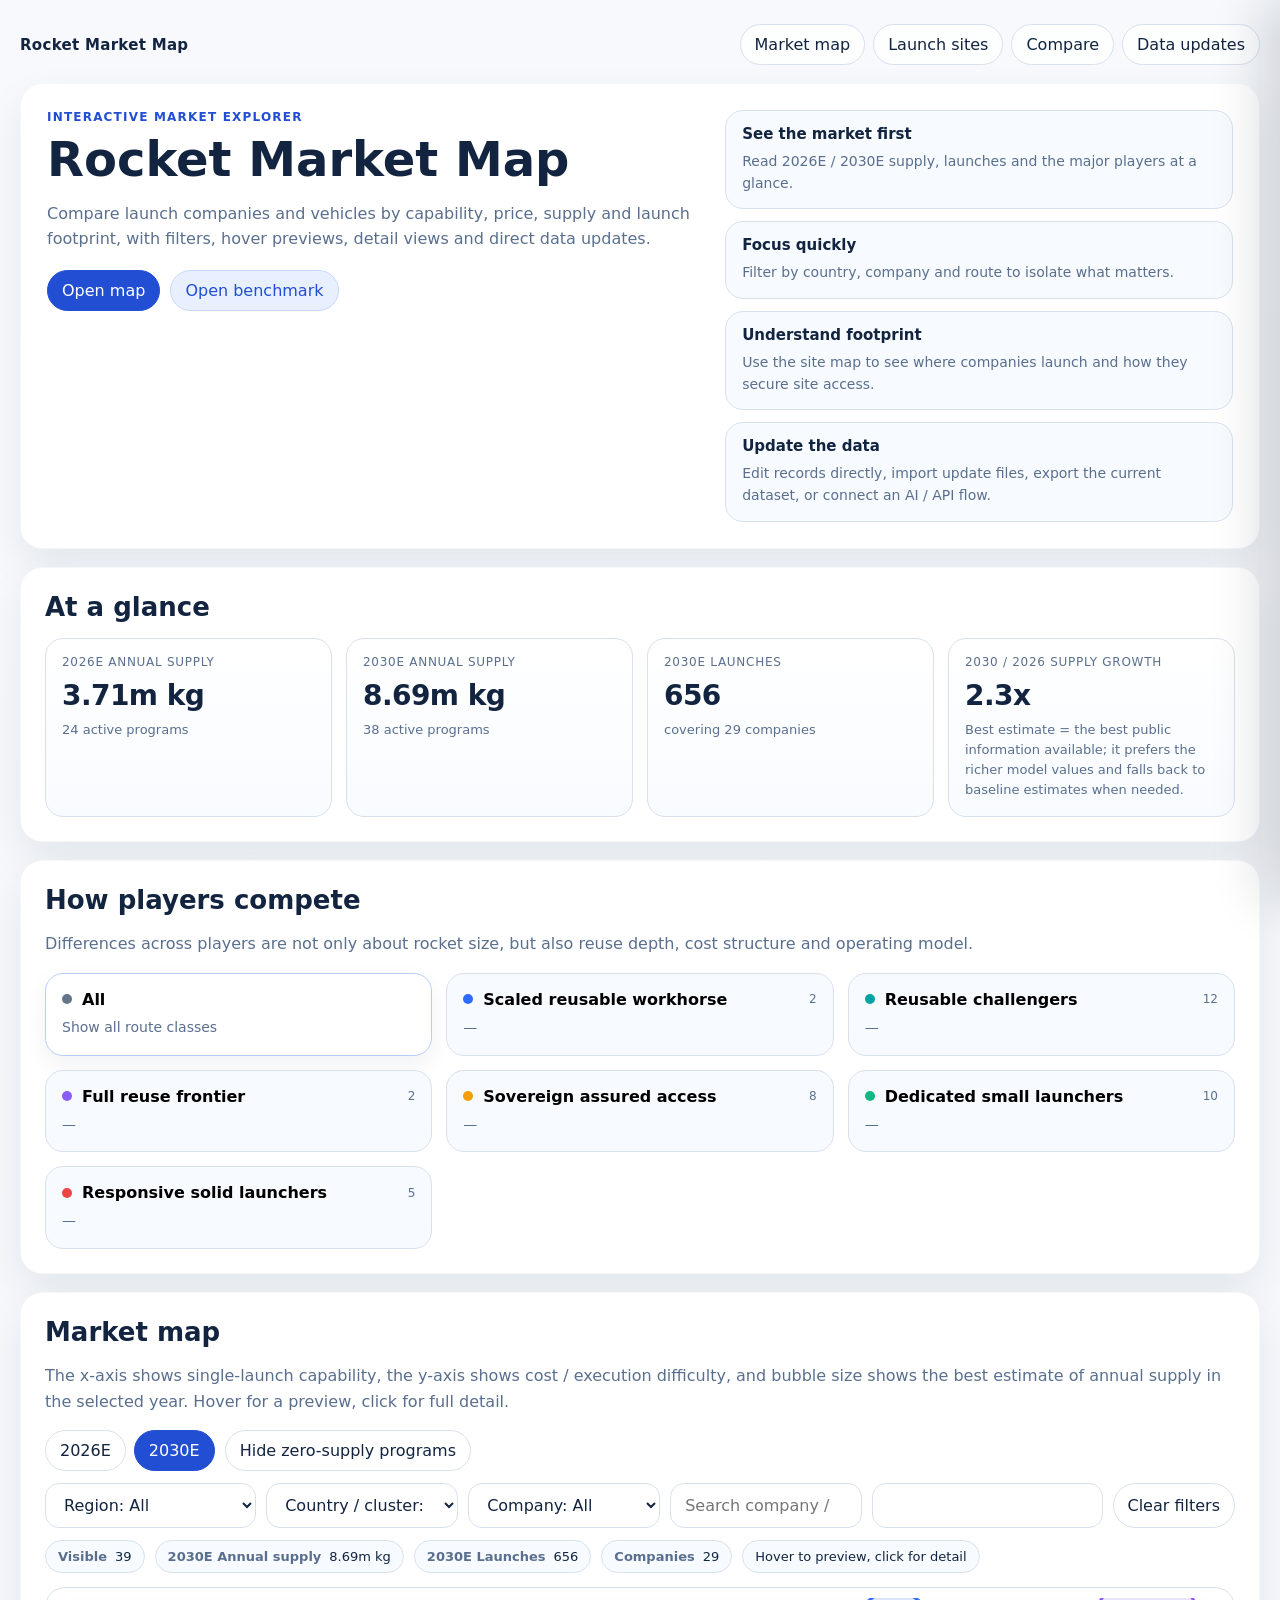
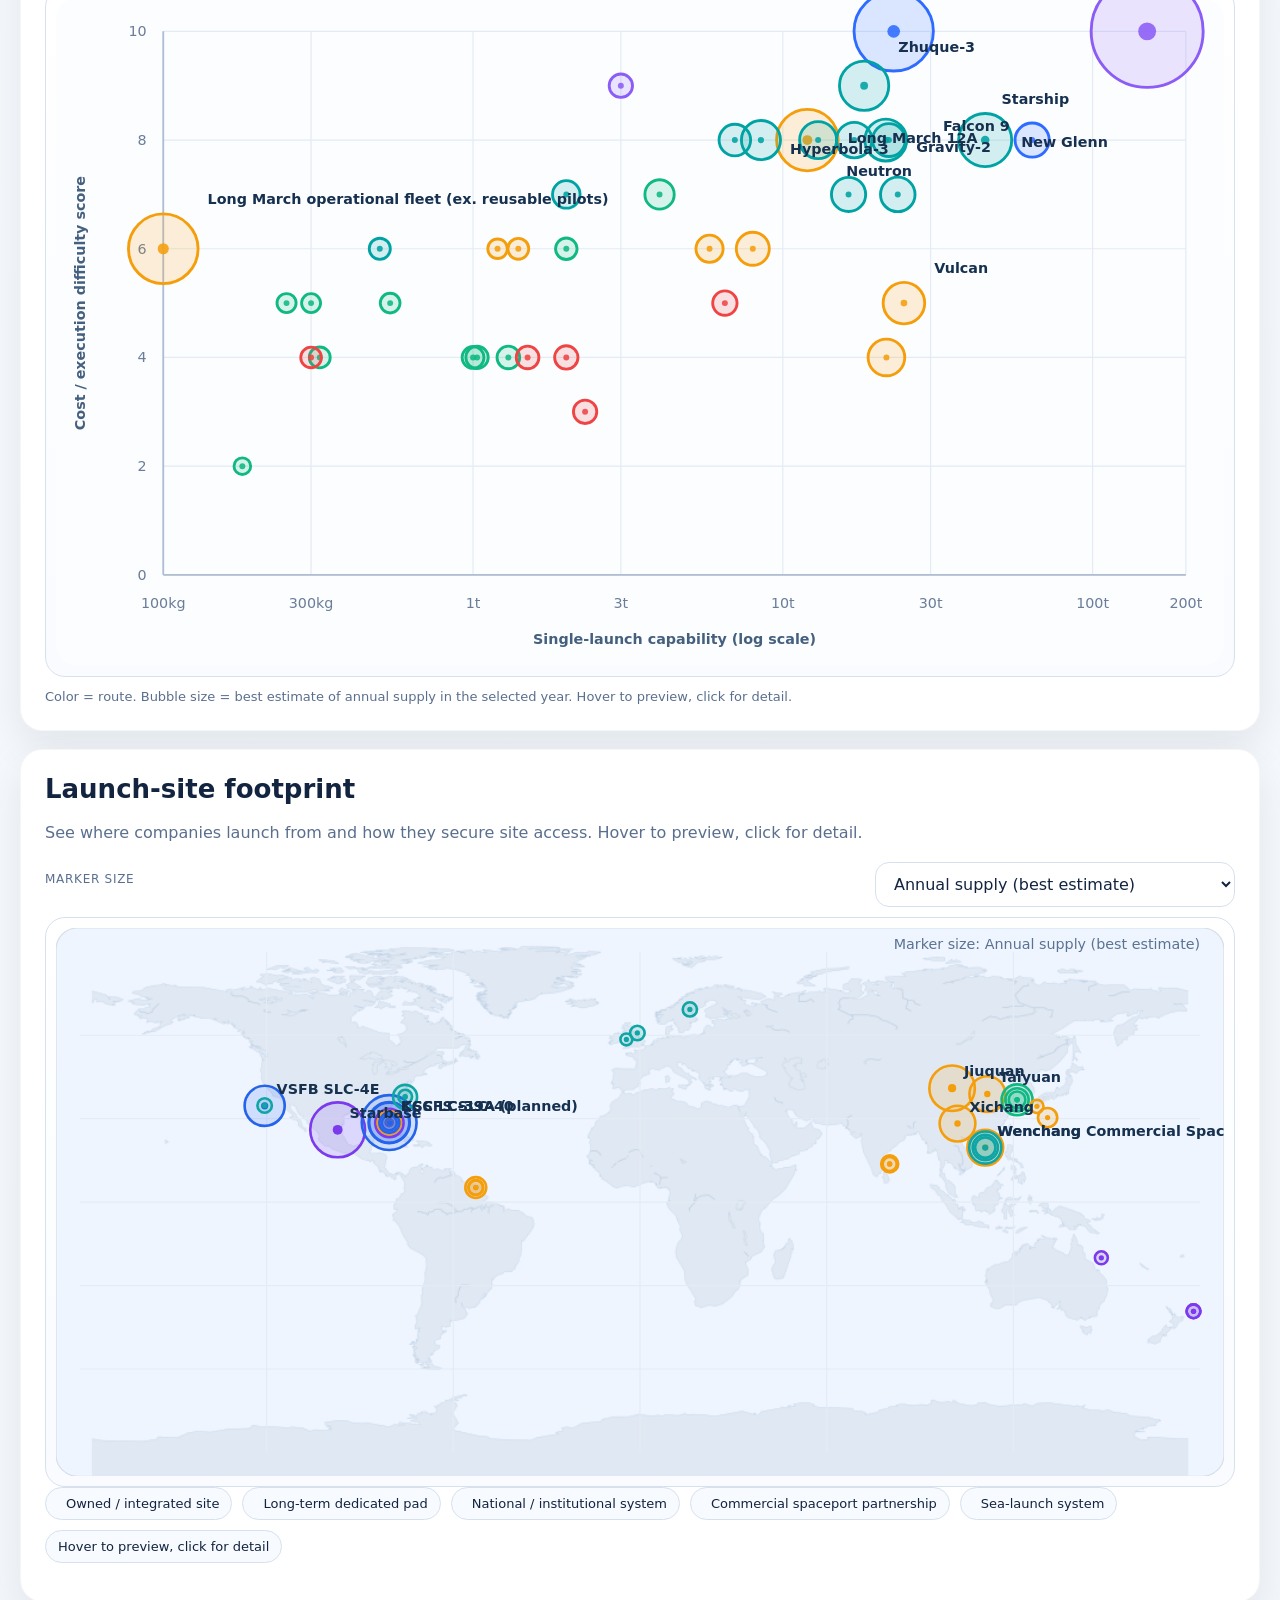
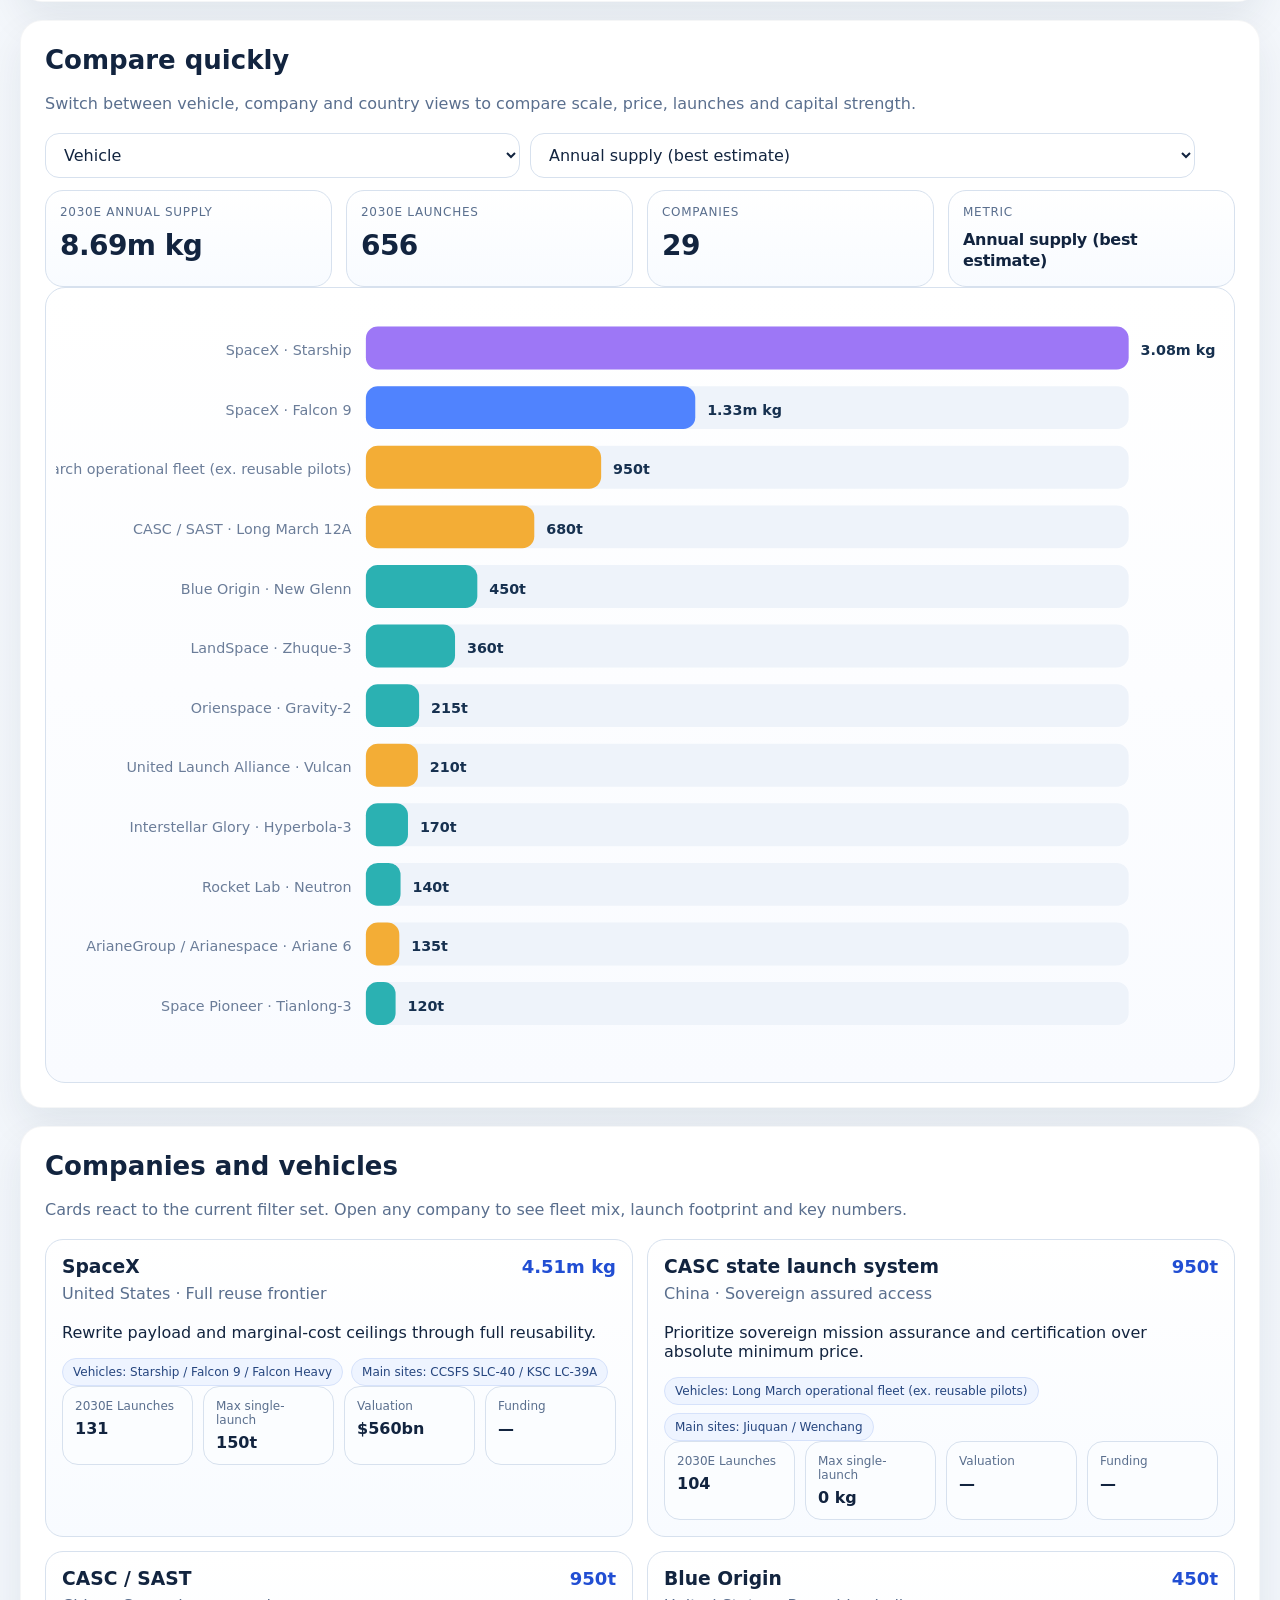
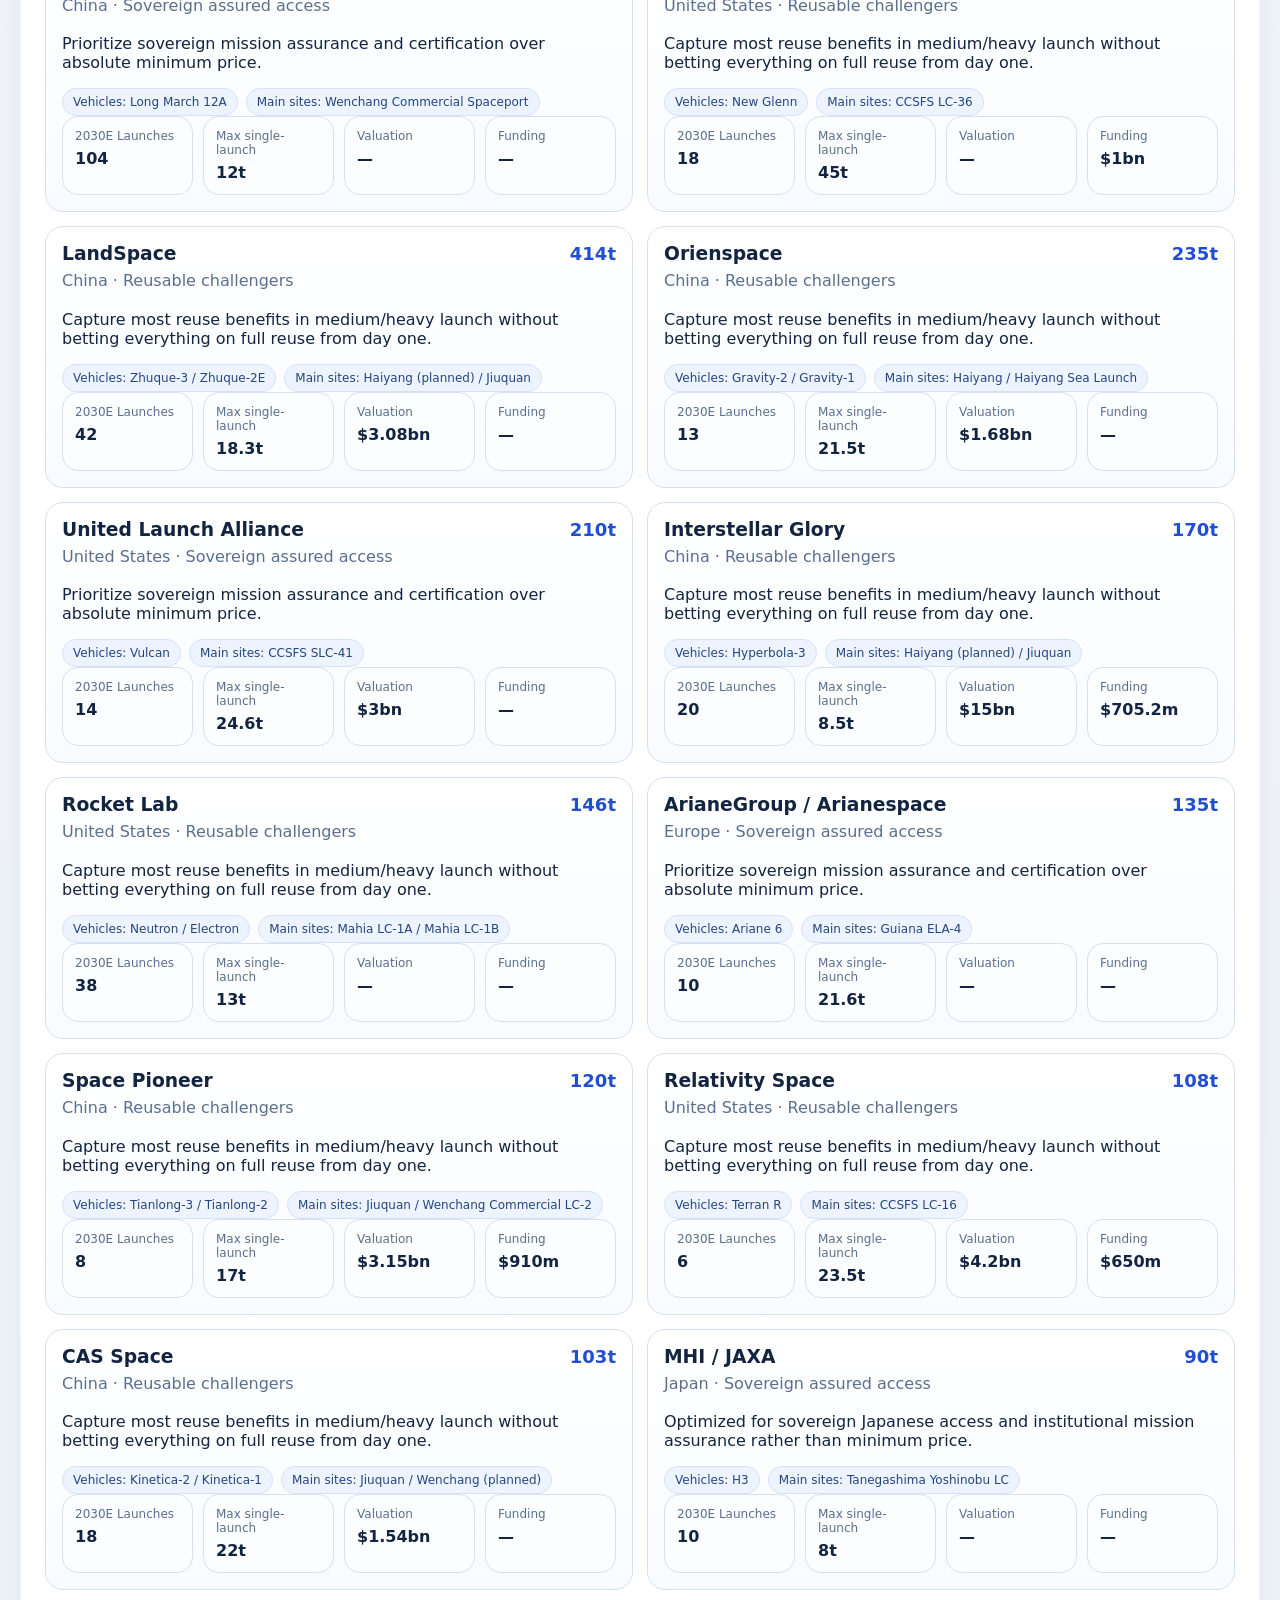
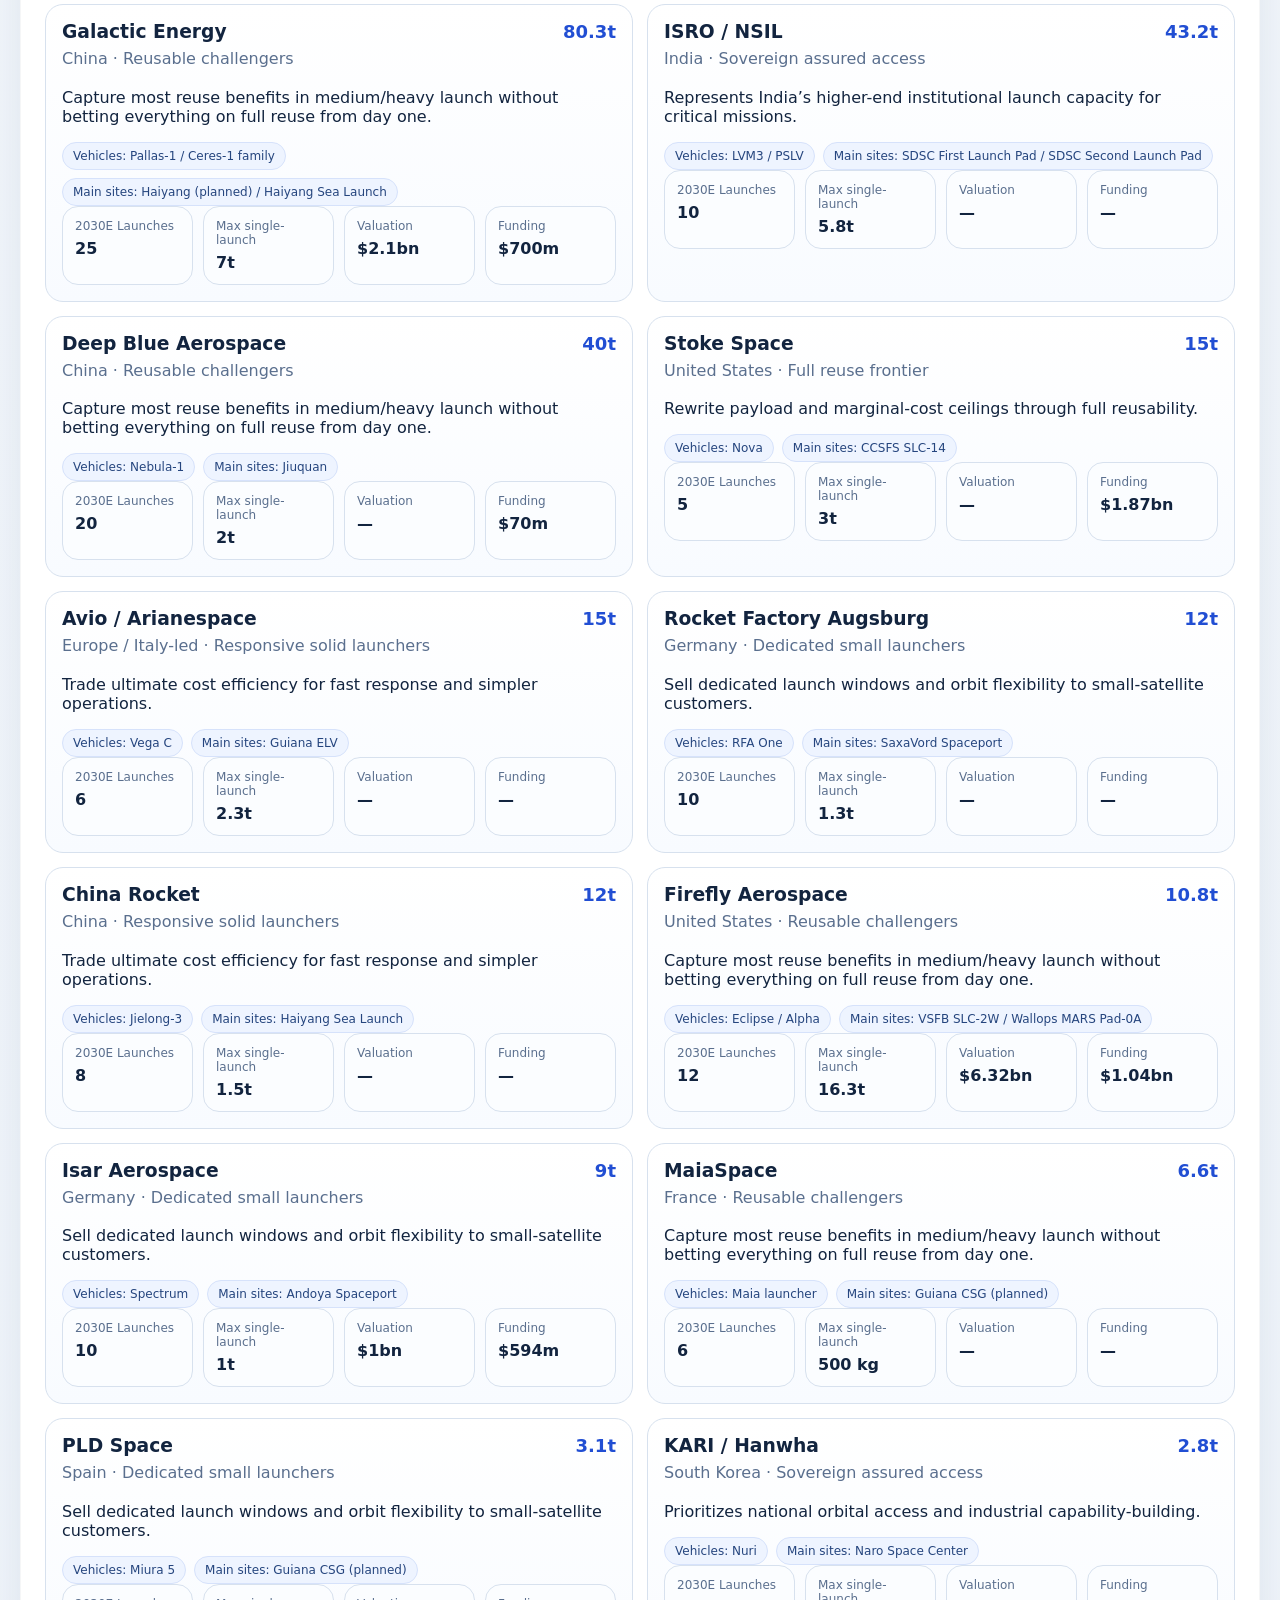
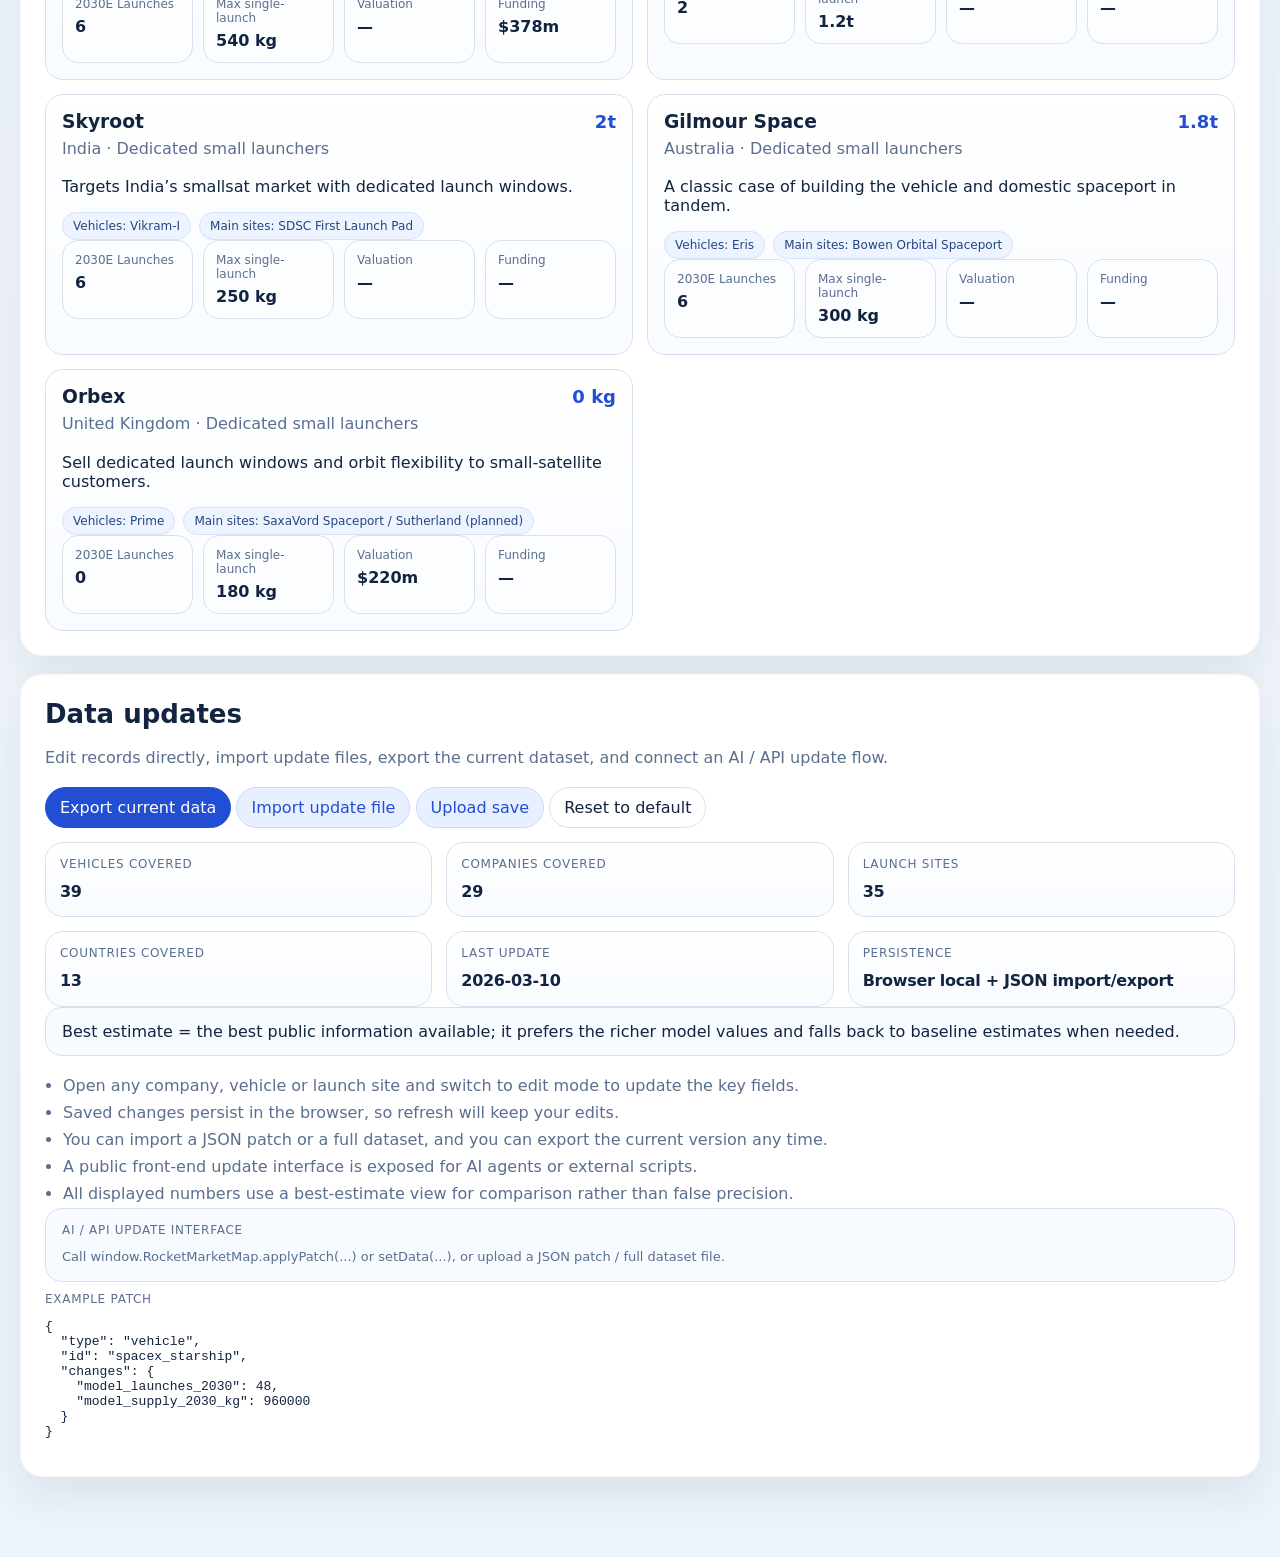
==== commit 820c4dc7: "update to v4 user-first version" ====
--- a/en.html
+++ b/en.html
@@ -3,7 +3,7 @@
 <head>
   <meta charset="UTF-8" />
   <meta name="viewport" content="width=device-width, initial-scale=1.0" />
-  <title>Global launch market: start with goals, then technology</title>
+  <title>Rocket Market Map</title>
   <meta name="description" content="Executive rocket market map with launch sites, benchmarking, and Excel-linked model data." />
   <link rel="stylesheet" href="assets/styles.css" />
 </head>
@@ -15,14 +15,15 @@
         <nav class="topnav">
           <a class="nav-link" href="#map" id="navMap">Map</a>
           <a class="nav-link" href="#sites" id="navSites">Launch sites</a>
-          <a class="nav-link" href="#benchmark" id="navBenchmark">Benchmark</a>
+          <a class="nav-link" href="#benchmark" id="navBenchmark">Compare</a>
+          <a class="nav-link" href="#data" id="navData">Data updates</a>
         </nav>
       </header>
 
       <section class="hero card">
         <div>
-          <p class="eyebrow" id="heroEyebrow">v3.1</p>
-          <h1 id="heroTitle">Global launch market: start with goals, then technology</h1>
+          <p class="eyebrow" id="heroEyebrow">Interactive market explorer</p>
+          <h1 id="heroTitle">Rocket Market Map</h1>
           <p class="hero-subtitle" id="heroSubtitle">Executive rocket market map with launch sites, benchmarking, and Excel-linked model data.</p>
           <div class="hero-actions">
             <a class="button primary" href="#map">Open map</a>
@@ -34,14 +35,14 @@
 
       <section class="section-card card">
         <div class="section-head">
-          <h2 id="overviewTitle">Overview</h2>
+          <h2 id="overviewTitle">At a glance</h2>
         </div>
         <div class="overview-grid" id="overviewGrid"></div>
       </section>
 
       <section class="section-card card" id="routes">
         <div class="section-head">
-          <h2 id="routeTitle">Routes</h2>
+          <h2 id="routeTitle">How players compete</h2>
           <p class="section-subtitle" id="routeSubtitle"></p>
         </div>
         <div class="route-grid" id="routeGrid"></div>
@@ -49,7 +50,7 @@
 
       <section class="section-card card" id="map">
         <div class="section-head">
-          <h2 id="mapTitle">Map</h2>
+          <h2 id="mapTitle">Market map</h2>
           <p class="section-subtitle" id="mapSubtitle"></p>
         </div>
         <div class="control-stack">
@@ -77,22 +78,22 @@
 
       <section class="section-card card" id="sites">
         <div class="section-head">
-          <h2 id="sitesTitle">Launch sites</h2>
+          <h2 id="sitesTitle">Launch-site footprint</h2>
           <p class="section-subtitle" id="sitesSubtitle"></p>
         </div>
         <div class="chart-toolbar">
-          <div class="metric-title" id="siteMetricLabel">Site metric</div>
+          <div class="metric-title" id="siteMetricLabel">Map size</div>
           <select id="siteMetricSelect" class="select-inline" style="width:min(360px,100%)"></select>
         </div>
-        <div class="split-grid">
-          <div class="chart-shell"><svg id="siteMap" role="img" aria-label="launch site map"></svg></div>
-          <div class="site-list" id="siteList"></div>
+        <div class="chart-shell wide-map-shell">
+          <svg id="siteMap" role="img" aria-label="launch site map"></svg>
         </div>
+        <div class="summary-line site-legend" id="siteLegend"></div>
       </section>
 
       <section class="section-card card" id="benchmark">
         <div class="section-head">
-          <h2 id="benchmarkTitle">Benchmark</h2>
+          <h2 id="benchmarkTitle">Compare quickly</h2>
           <p class="section-subtitle" id="benchmarkSubtitle"></p>
         </div>
         <div class="control-grid" style="grid-template-columns: 1fr 1.4fr auto auto auto auto;">
@@ -106,7 +107,7 @@
 
       <section class="section-card card" id="companies">
         <div class="section-head">
-          <h2 id="listTitle">Companies</h2>
+          <h2 id="listTitle">Companies and vehicles</h2>
           <p class="section-subtitle" id="listSubtitle"></p>
         </div>
         <div class="company-grid" id="companyGrid"></div>
@@ -114,9 +115,17 @@
 
       <section class="section-card card" id="data">
         <div class="section-head">
-          <h2 id="dataTitle">Data port</h2>
+          <h2 id="dataTitle">Data updates</h2>
           <p class="section-subtitle" id="dataSubtitle"></p>
         </div>
+        <div class="data-toolbar">
+          <button class="button primary" id="downloadDataBtn">导出当前数据</button>
+          <button class="button secondary" id="importDataBtn">导入更新文件</button>
+          <button class="button secondary" id="uploadDataBtn">上传保存</button>
+          <button class="ghost-button" id="resetDataBtn">恢复默认数据</button>
+          <input type="file" id="importDataInput" accept=".json,application/json" hidden />
+        </div>
+        <div class="summary-line" id="dataStatus"></div>
         <div id="dataPortGrid"></div>
       </section>
 
@@ -127,6 +136,9 @@
   <div class="drawer-backdrop" id="drawerBackdrop" hidden></div>
   <aside class="drawer" id="detailDrawer" aria-modal="true" role="dialog">
     <div class="drawer-header">
+      <div class="drawer-header-actions">
+        <button class="ghost-button" id="editRecordBtn" hidden>编辑数据</button>
+      </div>
       <button class="icon-button" id="closeDrawer">×</button>
     </div>
     <div class="drawer-body" id="drawerBody"></div>
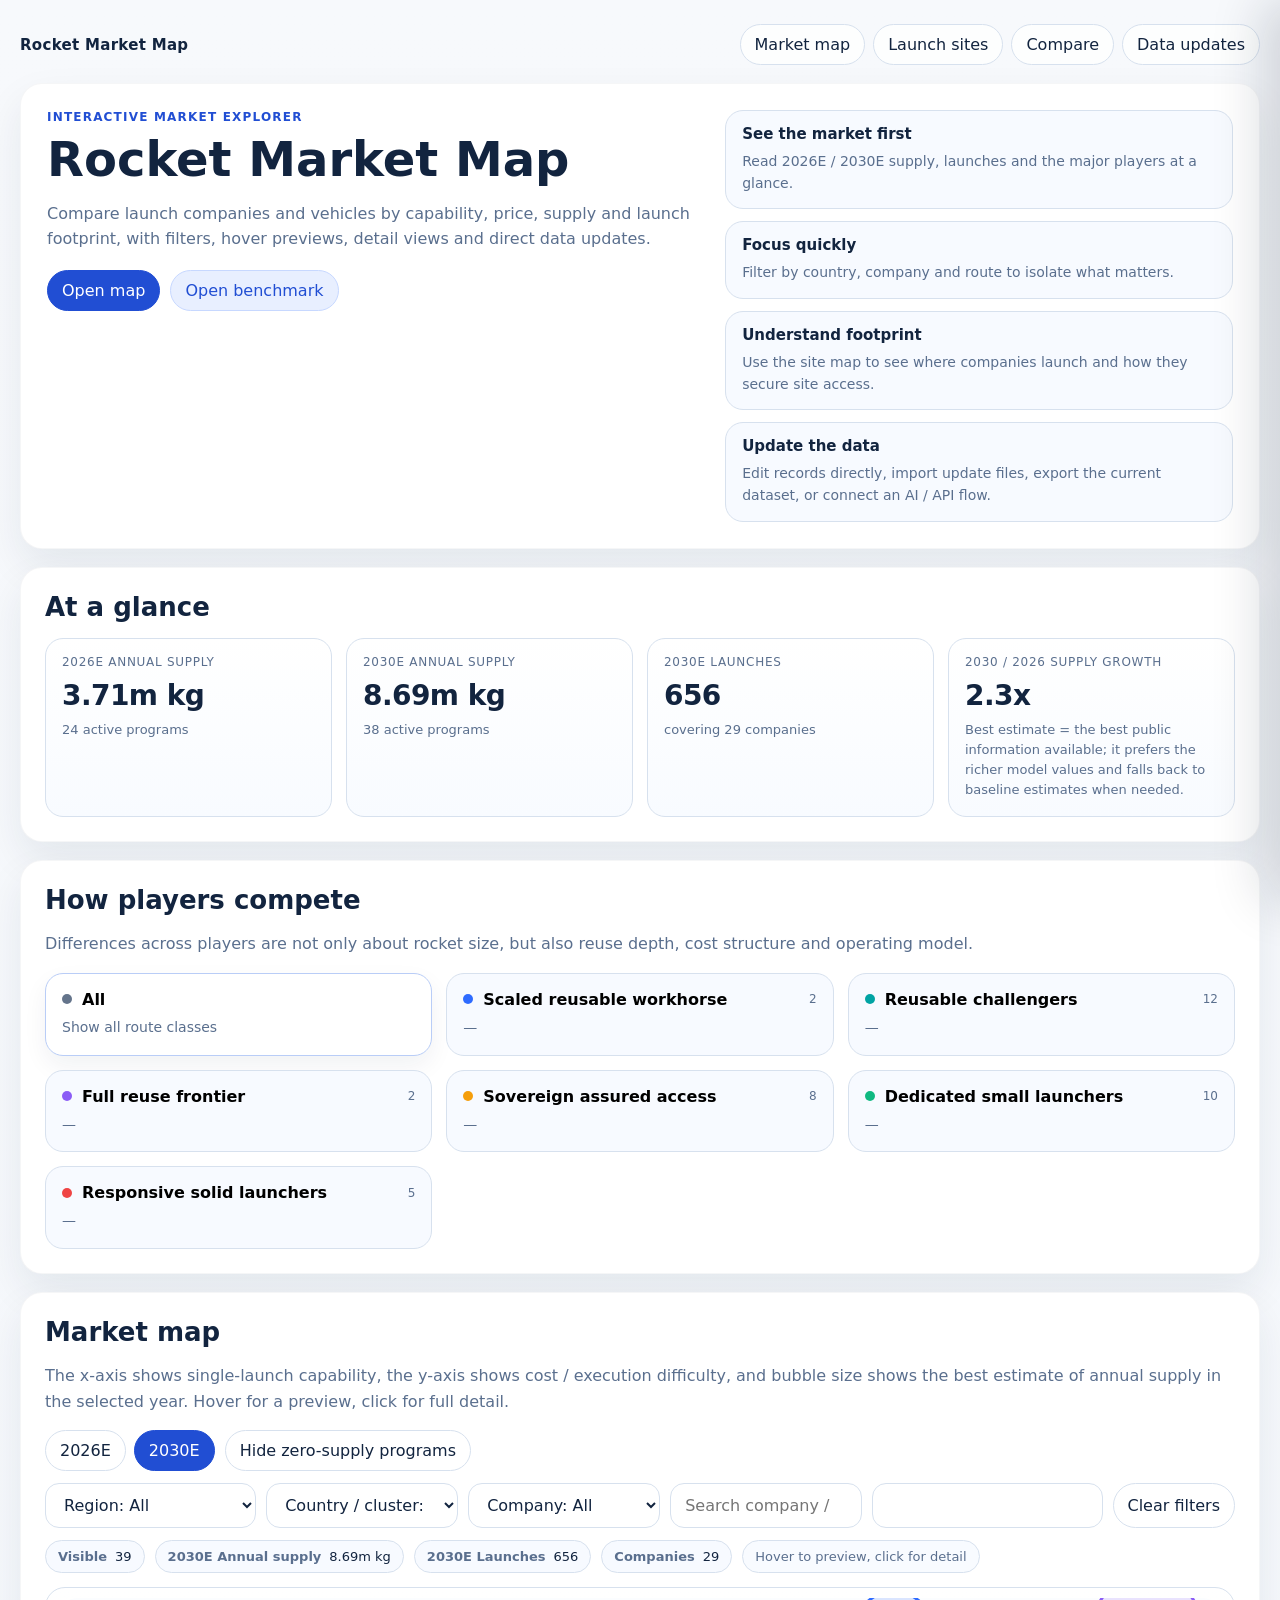
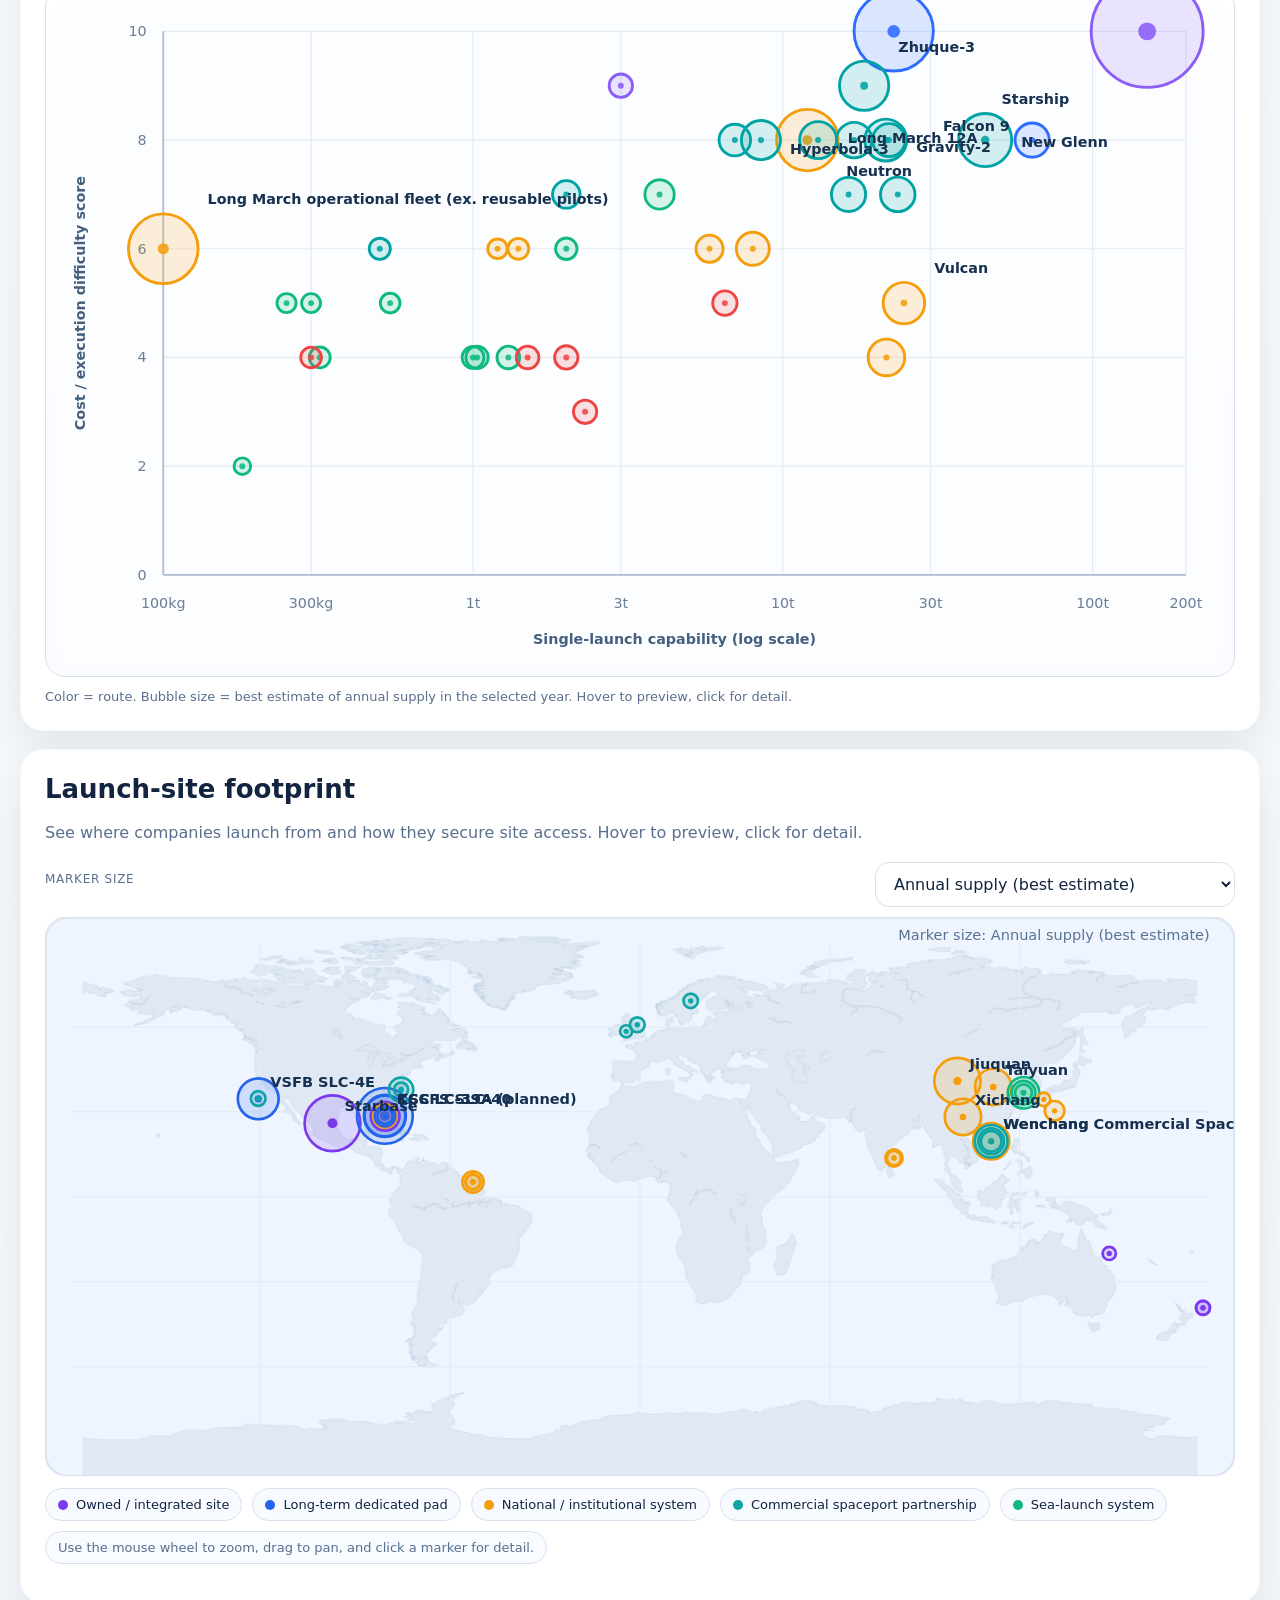
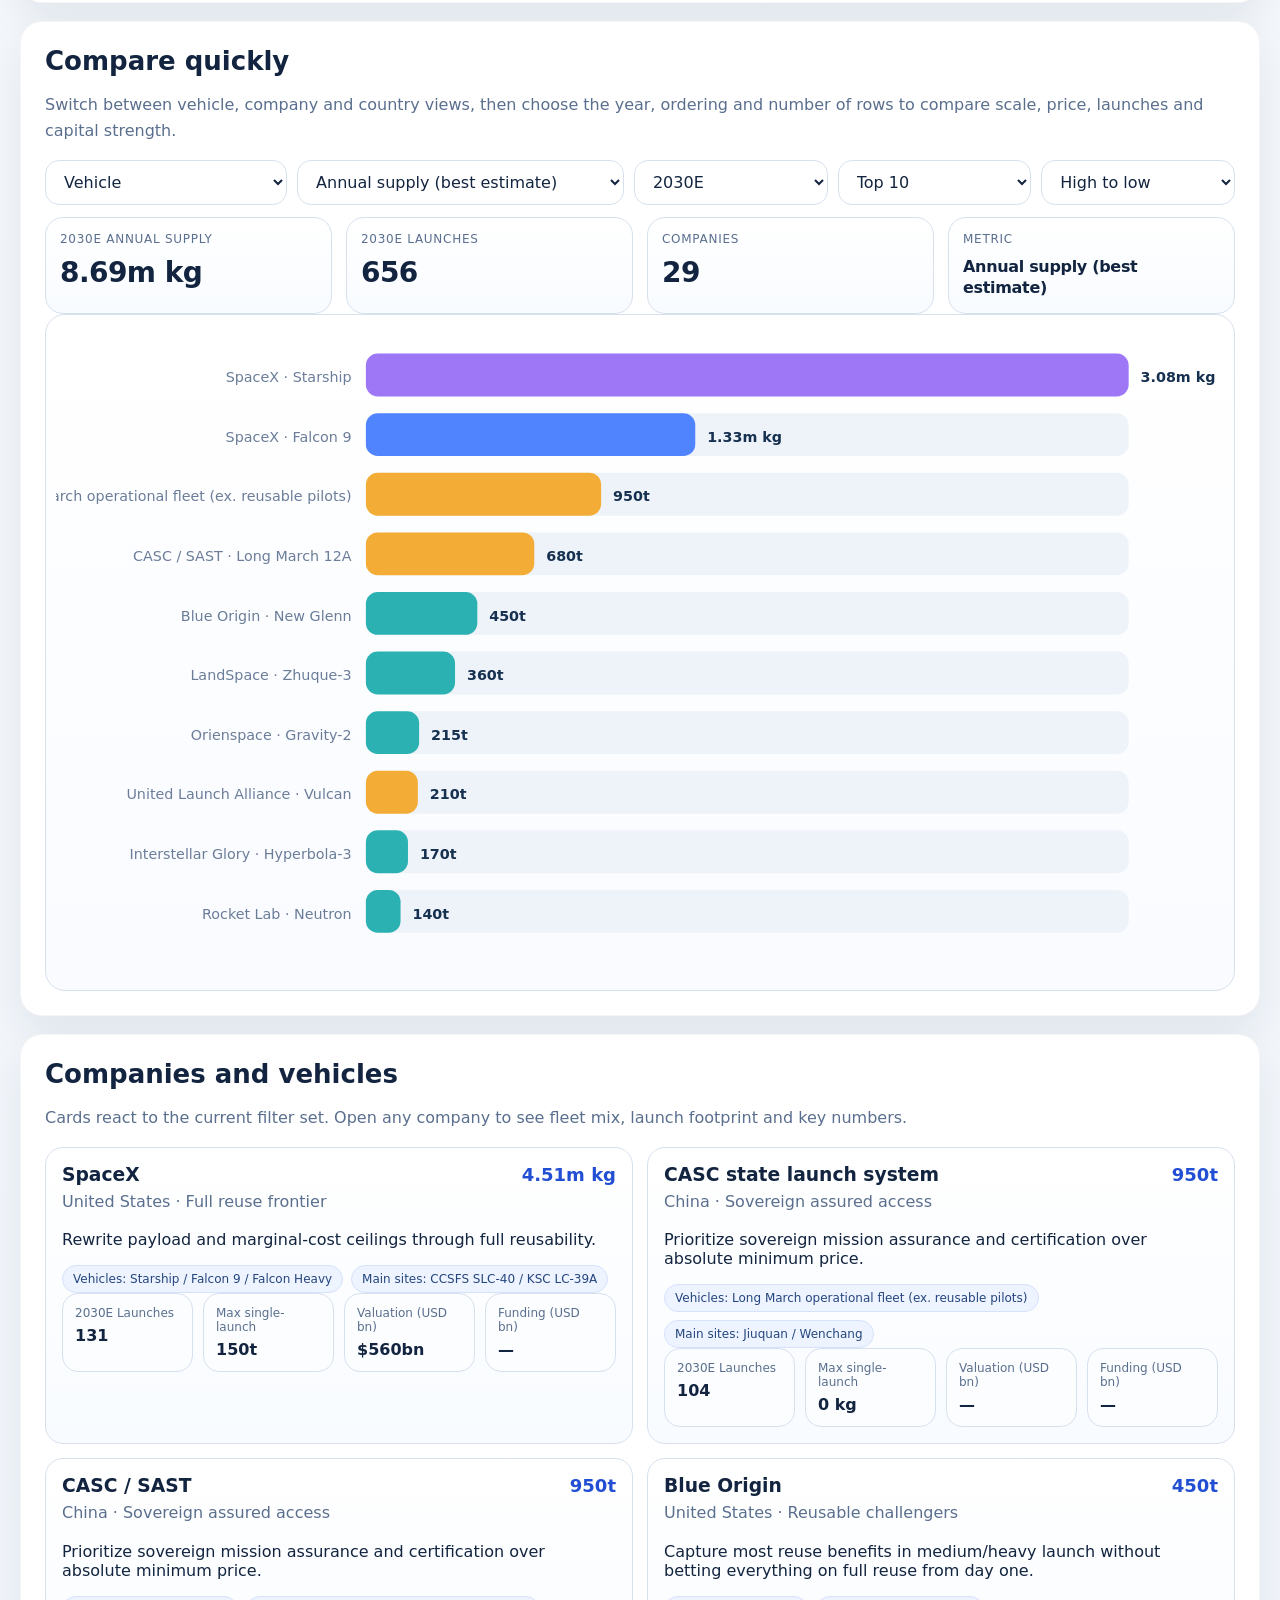
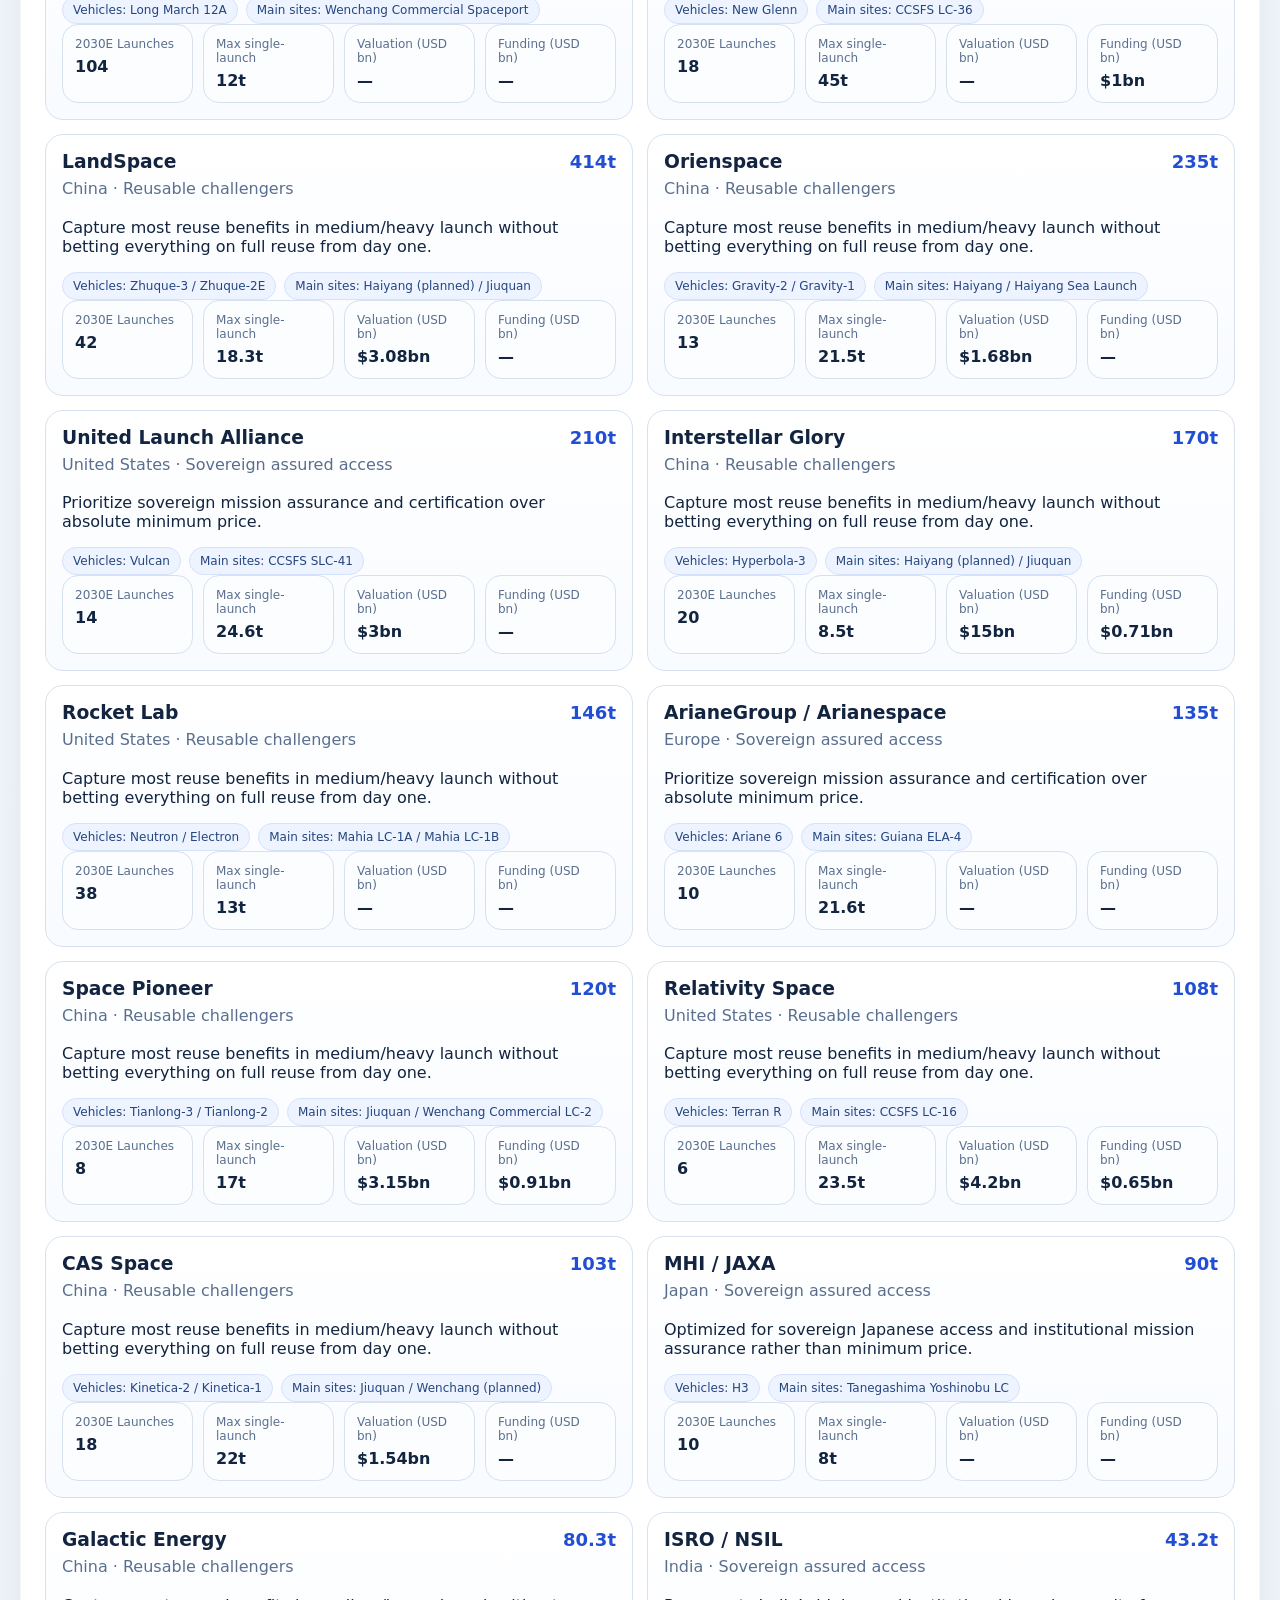
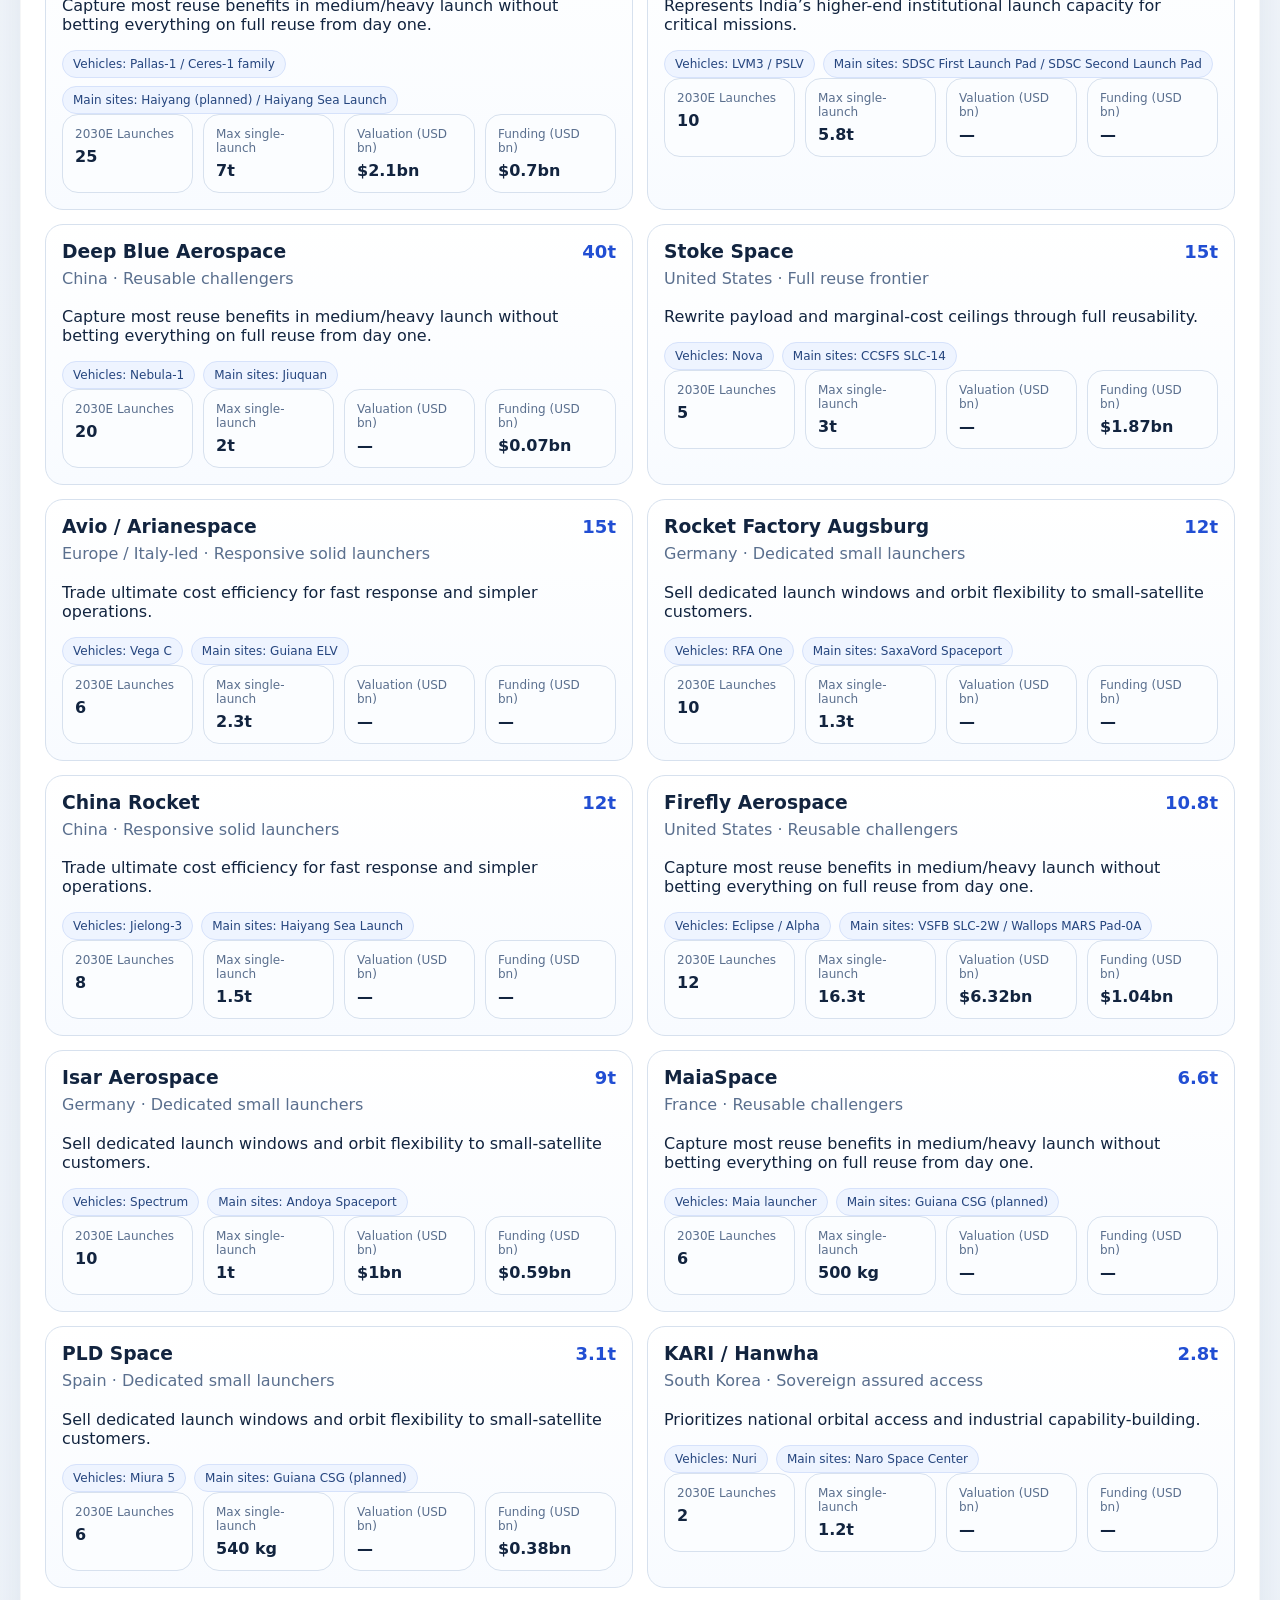
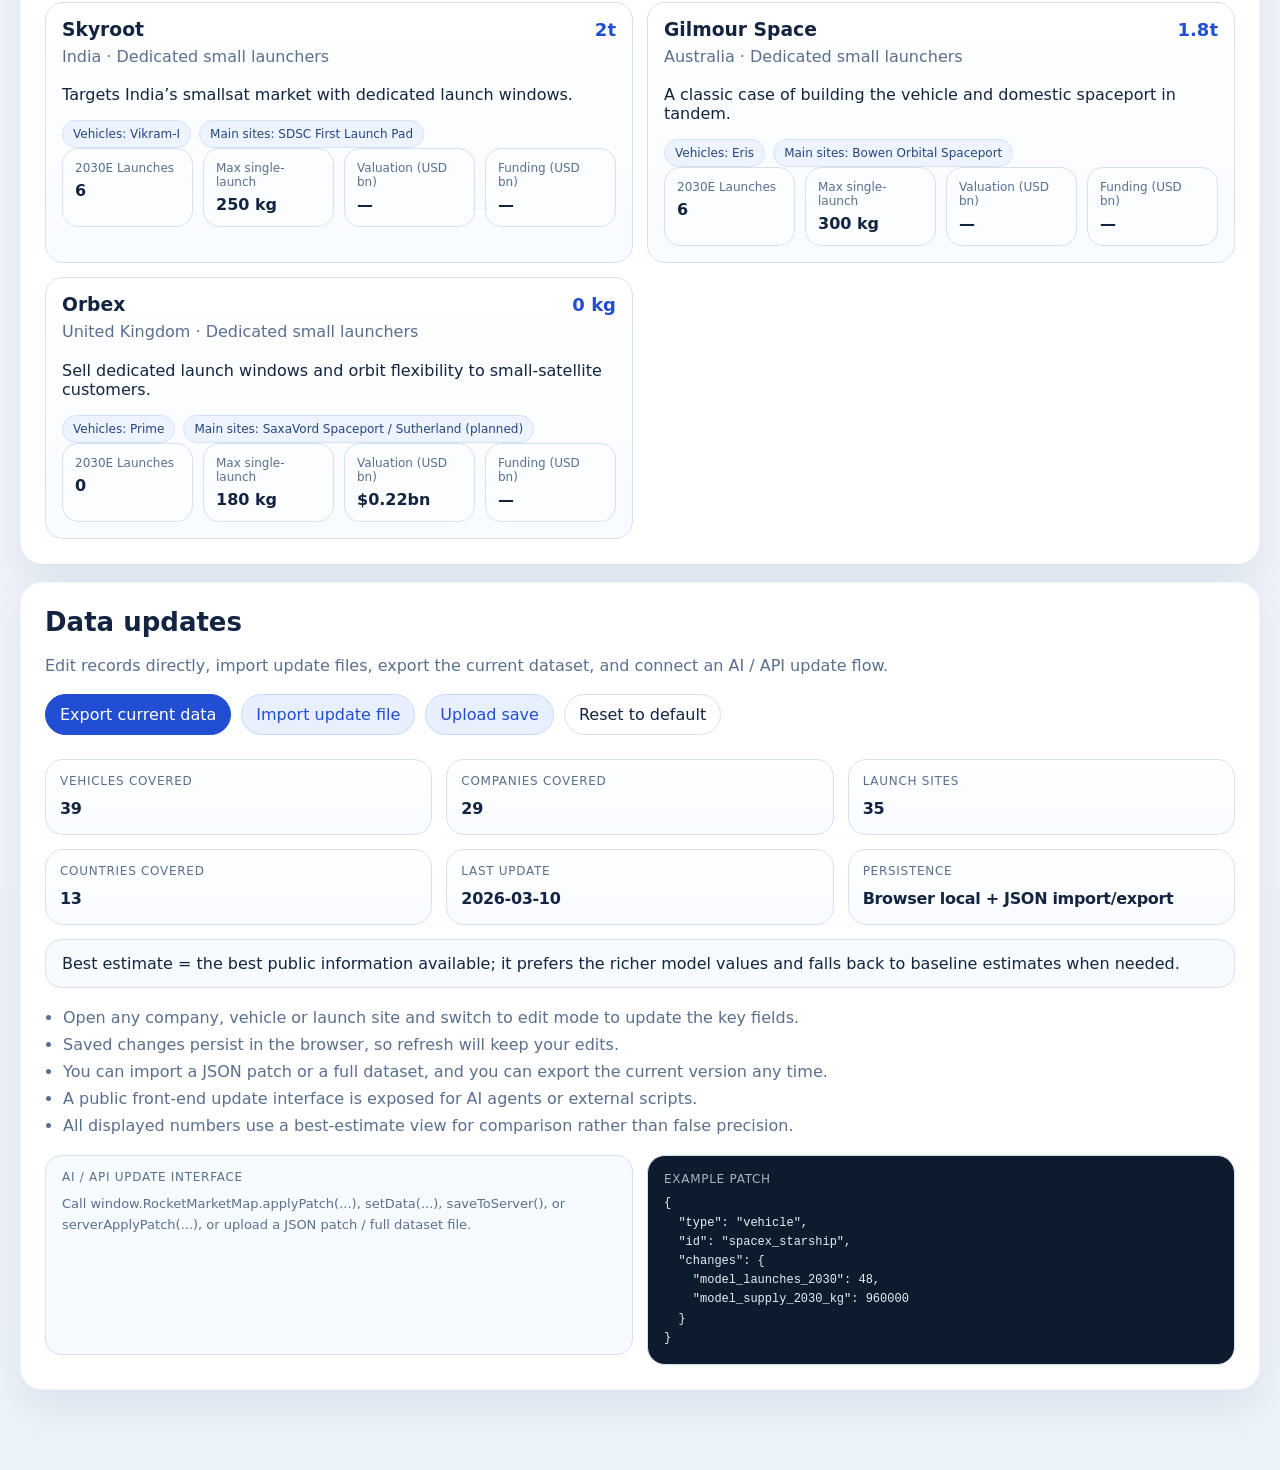
==== commit 022f68a6: "update to v5 fullstack version with backend" ====
--- a/en.html
+++ b/en.html
@@ -96,10 +96,12 @@
           <h2 id="benchmarkTitle">Compare quickly</h2>
           <p class="section-subtitle" id="benchmarkSubtitle"></p>
         </div>
-        <div class="control-grid" style="grid-template-columns: 1fr 1.4fr auto auto auto auto;">
+        <div class="control-grid benchmark-control-grid">
           <select id="benchmarkMode" aria-label="mode"></select>
           <select id="benchmarkMetric" aria-label="metric"></select>
-          <div></div><div></div><div></div><div></div>
+          <select id="benchmarkYear" aria-label="benchmark year"></select>
+          <select id="benchmarkTopN" aria-label="benchmark count"></select>
+          <select id="benchmarkSort" aria-label="benchmark sort"></select>
         </div>
         <div class="benchmark-summary" id="benchmarkSummary"></div>
         <div class="chart-shell"><svg id="benchmarkChart" role="img" aria-label="benchmark chart"></svg></div>
--- a/assets/styles.css
+++ b/assets/styles.css
@@ -703,3 +703,207 @@
   .drawer-body { padding: 18px 18px 34px; }
   .drawer-hero h2 { font-size: 26px; }
 }
+
+.wide-map-shell {
+  padding: 0;
+  overflow: hidden;
+  background: linear-gradient(180deg, #f7fbff 0%, #edf4ff 100%);
+}
+
+.site-legend {
+  margin-top: 12px;
+}
+
+.legend-swatch {
+  width: 10px;
+  height: 10px;
+  border-radius: 999px;
+  display: inline-block;
+}
+
+.data-toolbar {
+  display: flex;
+  gap: 10px;
+  flex-wrap: wrap;
+  margin-bottom: 10px;
+}
+
+.status-pill {
+  background: #eef6ff;
+  border-color: #cfe0ff;
+}
+
+.best-estimate-note {
+  margin-top: 14px;
+}
+
+.api-grid {
+  display: grid;
+  grid-template-columns: 1fr 1fr;
+  gap: 14px;
+  margin-top: 16px;
+}
+
+.code-card {
+  border: 1px solid var(--line);
+  border-radius: 18px;
+  background: #0d1b2f;
+  color: #e6eefb;
+  padding: 16px;
+  overflow: hidden;
+}
+
+.code-card .metric-title {
+  color: rgba(230, 238, 251, 0.72);
+  margin-bottom: 8px;
+}
+
+.code-card pre {
+  margin: 0;
+  white-space: pre-wrap;
+  word-break: break-word;
+  font-family: ui-monospace, SFMono-Regular, Menlo, Monaco, Consolas, monospace;
+  font-size: 12px;
+  line-height: 1.6;
+}
+
+.drawer-header {
+  justify-content: space-between;
+  align-items: center;
+  gap: 12px;
+}
+
+.drawer-header-actions {
+  display: flex;
+  gap: 10px;
+  align-items: center;
+}
+
+.edit-note {
+  margin-top: 14px;
+}
+
+.edit-grid {
+  display: grid;
+  grid-template-columns: repeat(2, minmax(0, 1fr));
+  gap: 12px;
+  margin-top: 14px;
+}
+
+.form-field {
+  display: flex;
+  flex-direction: column;
+  gap: 8px;
+}
+
+.form-field.full {
+  grid-column: 1 / -1;
+}
+
+.form-field span {
+  color: var(--ink-soft);
+  font-size: 12px;
+}
+
+.form-field input,
+.form-field select,
+.form-field textarea {
+  width: 100%;
+  border: 1px solid var(--line);
+  border-radius: 14px;
+  padding: 11px 13px;
+  background: white;
+  color: var(--ink);
+}
+
+.form-field textarea {
+  resize: vertical;
+  min-height: 96px;
+}
+
+.editor-actions {
+  display: flex;
+  gap: 10px;
+  flex-wrap: wrap;
+  margin-top: 18px;
+}
+
+.muted-pill {
+  background: #f8fbff;
+  color: var(--ink-soft);
+}
+
+@media (max-width: 1100px) {
+  .api-grid,
+  .edit-grid {
+    grid-template-columns: 1fr;
+  }
+}
+
+
+.toolbar-controls {
+  display: flex;
+  align-items: center;
+  gap: 10px;
+  flex-wrap: wrap;
+}
+
+.overview-toolbar {
+  margin-top: 18px;
+}
+
+.overview-grid + .overview-toolbar {
+  margin-top: 18px;
+}
+
+.zoom-controls {
+  display: inline-flex;
+  align-items: center;
+  gap: 8px;
+}
+
+.zoom-btn {
+  min-width: 52px;
+  text-align: center;
+}
+
+.benchmark-control-grid {
+  grid-template-columns: 1fr 1.35fr repeat(3, minmax(150px, 0.8fr));
+}
+
+#siteMap {
+  touch-action: none;
+  cursor: inherit;
+}
+
+.wide-map-shell {
+  cursor: grab;
+}
+
+.wide-map-shell.dragging {
+  cursor: grabbing;
+}
+
+#overviewSupplyChart .bar-row:hover rect:last-of-type,
+#benchmarkChart .bar-row:hover rect:last-of-type {
+  filter: brightness(0.97);
+}
+
+@media (max-width: 1100px) {
+  .benchmark-control-grid {
+    grid-template-columns: repeat(2, minmax(0, 1fr));
+  }
+}
+
+@media (max-width: 720px) {
+  .benchmark-control-grid {
+    grid-template-columns: 1fr;
+  }
+  .toolbar-controls,
+  .zoom-controls {
+    width: 100%;
+  }
+  .zoom-controls {
+    justify-content: flex-start;
+  }
+}
